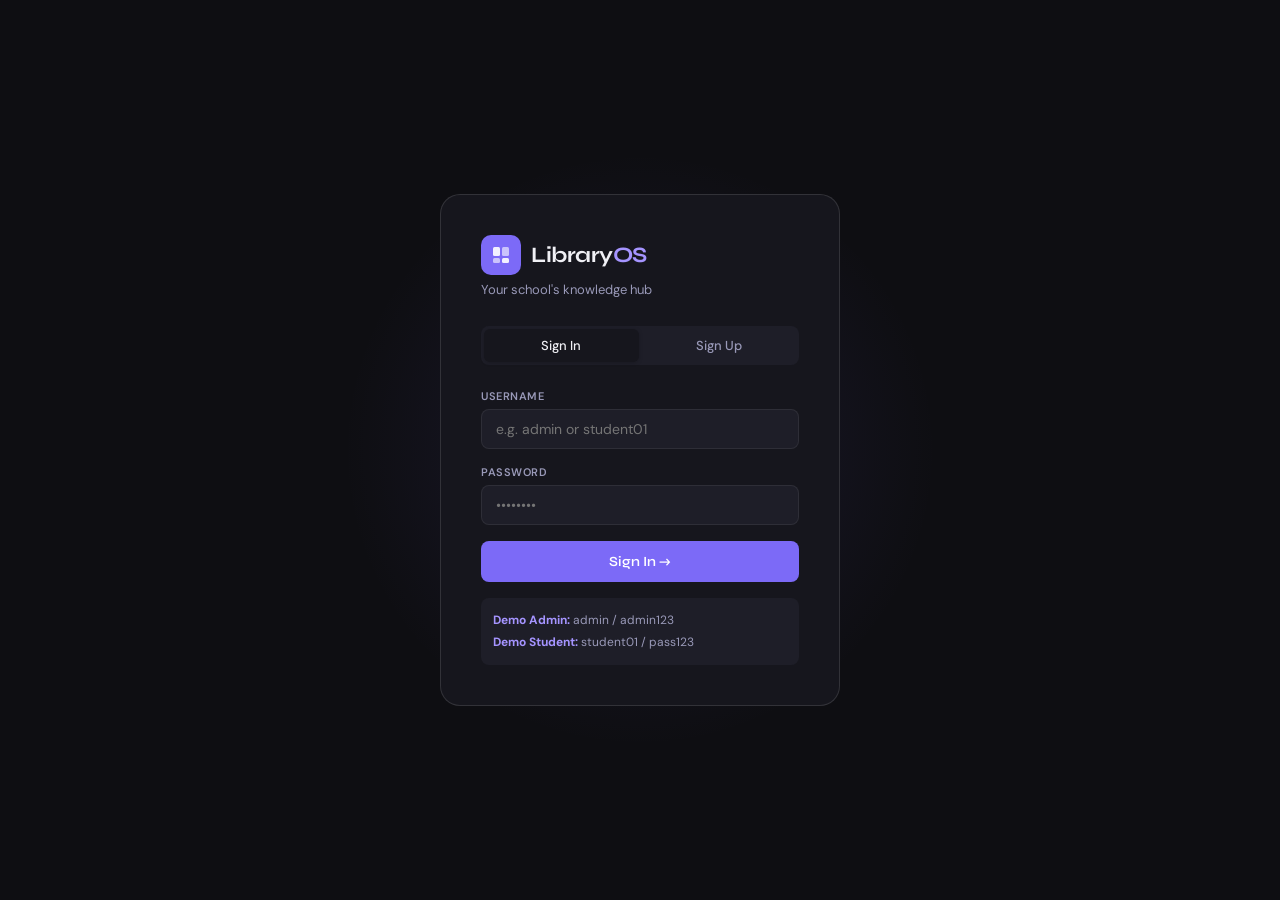
==== index.html @ 85663200 "Add files via upload" ====
<!DOCTYPE html>
<html lang="en" data-theme="dark">
<head>
  <meta charset="UTF-8" />
  <meta name="viewport" content="width=device-width, initial-scale=1.0" />
  <title>Library OS — School Library Management System</title>
  <link rel="stylesheet" href="style.css" />
</head>
<body>

<!-- ═══════════════════════════════════════════════════
     NOTIFICATION CONTAINER
════════════════════════════════════════════════════ -->
<div id="notif-wrap"></div>

<!-- ═══════════════════════════════════════════════════
     AUTH SCREEN
════════════════════════════════════════════════════ -->
<div id="auth-screen">
  <div class="auth-glow"></div>
  <div class="auth-box">

    <!-- Brand -->
    <div class="auth-logo">
      <div class="auth-logo-icon">
        <svg width="20" height="20" viewBox="0 0 20 20" fill="none">
          <rect x="2" y="2" width="7" height="9" rx="1.5" fill="white" opacity=".9"/>
          <rect x="11" y="2" width="7" height="9" rx="1.5" fill="white" opacity=".6"/>
          <rect x="2" y="13" width="7" height="5" rx="1.5" fill="white" opacity=".6"/>
          <rect x="11" y="13" width="7" height="5" rx="1.5" fill="white" opacity=".9"/>
        </svg>
      </div>
      <div class="auth-logo-name">Library<span>OS</span></div>
    </div>
    <div class="auth-sub">Your school's knowledge hub</div>

    <!-- Tab switcher -->
    <div class="auth-tabs">
      <div class="auth-tab active" onclick="switchAuthTab('login')">Sign In</div>
      <div class="auth-tab" onclick="switchAuthTab('signup')">Sign Up</div>
    </div>

    <!-- ── LOGIN FORM ── -->
    <div id="login-panel">
      <div class="form-group">
        <label class="form-label">Username</label>
        <input class="form-input" id="login-user" placeholder="e.g. admin or student01" autocomplete="off"/>
      </div>
      <div class="form-group">
        <label class="form-label">Password</label>
        <input class="form-input" type="password" id="login-pass" placeholder="••••••••"
          onkeydown="if(event.key==='Enter') doLogin()"/>
      </div>
      <button class="btn-primary" onclick="doLogin()">Sign In →</button>
      <div class="auth-demo">
        <strong>Demo Admin:</strong> admin / admin123<br>
        <strong>Demo Student:</strong> student01 / pass123
      </div>
    </div>

    <!-- ── SIGN UP FORM ── -->
    <div id="signup-panel" style="display:none">
      <div class="form-group">
        <label class="form-label">Full Name</label>
        <input class="form-input" id="su-name" placeholder="Your full name"/>
      </div>
      <div class="form-group">
        <label class="form-label">Username</label>
        <input class="form-input" id="su-user" placeholder="Choose a username"/>
      </div>
      <div class="form-group">
        <label class="form-label">Password</label>
        <input class="form-input" type="password" id="su-pass" placeholder="Min 6 characters"/>
      </div>
      <div class="form-group">
        <label class="form-label">Role</label>
        <select class="form-select" id="su-role">
          <option value="student">Student</option>
          <option value="admin">Admin</option>
        </select>
      </div>
      <button class="btn-primary" onclick="doSignup()">Create Account →</button>
    </div>

  </div>
</div>

<!-- ═══════════════════════════════════════════════════
     MAIN APP
════════════════════════════════════════════════════ -->
<div id="app">

  <!-- ── TOPBAR ── -->
  <div class="topbar">
    <div class="topbar-logo">
      <div class="topbar-logo-icon">
        <svg width="16" height="16" viewBox="0 0 20 20" fill="none">
          <rect x="2" y="2" width="7" height="9" rx="1.5" fill="white" opacity=".9"/>
          <rect x="11" y="2" width="7" height="9" rx="1.5" fill="white" opacity=".6"/>
          <rect x="2" y="13" width="7" height="5" rx="1.5" fill="white" opacity=".6"/>
          <rect x="11" y="13" width="7" height="5" rx="1.5" fill="white" opacity=".9"/>
        </svg>
      </div>
      <span class="topbar-logo-name">Library<span>OS</span></span>
    </div>

    <!-- Nav buttons -->
    <nav class="topbar-nav">
      <button class="nav-btn active" onclick="showPanel('dashboard')" id="nav-dashboard">Dashboard</button>
      <button class="nav-btn"        onclick="showPanel('books')"     id="nav-books">Books</button>
      <button class="nav-btn"        onclick="showPanel('borrow')"    id="nav-borrow">Borrow / Return</button>
      <button class="nav-btn"        onclick="showPanel('profile')"   id="nav-profile">My Profile</button>
      <button class="nav-btn admin-only" onclick="showPanel('admin')"    id="nav-admin">Admin</button>
      <button class="nav-btn admin-only" onclick="showPanel('students')" id="nav-students">Students</button>
    </nav>

    <!-- Right side controls -->
    <div class="topbar-right">
      <button class="theme-btn" onclick="toggleTheme()" title="Toggle dark / light mode">
        <svg width="16" height="16" viewBox="0 0 24 24" fill="currentColor">
          <path d="M12 3a9 9 0 1 0 9 9c0-.46-.04-.92-.1-1.36a5.389 5.389 0 0 1-4.4 2.26 5.403 5.403 0 0 1-3.14-9.8c-.44-.06-.9-.1-1.36-.1z"/>
        </svg>
      </button>
      <div class="user-badge">
        <div class="user-avatar" id="topbar-avatar">?</div>
        <div>
          <div class="user-name" id="topbar-name">User</div>
          <div class="user-role" id="topbar-role">role</div>
        </div>
      </div>
      <button class="logout-btn" onclick="doLogout()">Logout</button>
    </div>
  </div>

  <!-- ── CONTENT AREA ── -->
  <div class="content-area">

    <!-- ────────────────────────────────────
         DASHBOARD PANEL
    ──────────────────────────────────── -->
    <div class="panel active" id="panel-dashboard">
      <div class="section-head" style="margin-bottom:20px">
        <div>
          <div class="section-title" id="dash-greeting">Welcome! 👋</div>
          <div class="section-sub"  id="dash-date"></div>
        </div>
      </div>

      <!-- Stats cards -->
      <div class="stats-grid" id="stats-grid"></div>

      <!-- Overdue alert -->
      <div id="overdue-banner-wrap"></div>

      <!-- Recently added books -->
      <div class="section-head">
        <div class="section-title">Recently Added</div>
      </div>
      <div class="recent-scroll" id="recent-scroll"></div>

      <!-- My current borrows -->
      <div class="section-head">
        <div class="section-title">My Borrowed Books</div>
      </div>
      <div id="my-borrows-list"></div>
    </div>

    <!-- ────────────────────────────────────
         BOOKS PANEL
    ──────────────────────────────────── -->
    <div class="panel" id="panel-books">

      <!-- Simulated barcode scanner -->
      <div class="scanner-bar">
        <span class="scanner-icon">📷</span>
        <input class="scanner-input" id="scanner-input"
          placeholder="Scan or type ISBN to quick-find a book…"
          oninput="scanISBN(this.value)"/>
        <span class="scanner-hint">ISBN scanner</span>
      </div>

      <div class="section-head">
        <div class="section-title">Book Catalog</div>
        <div class="ml-auto">
          <button class="btn-sm btn-accent admin-only" onclick="openBookModal()">+ Add Book</button>
        </div>
      </div>

      <!-- Search & filter bar -->
      <div class="search-bar">
        <div class="search-input-wrap">
          <span class="search-icon">🔍</span>
          <input class="search-input" id="book-search"
            placeholder="Search by title, author or ISBN…"
            oninput="renderBooks()"/>
        </div>
        <select class="filter-select" id="filter-genre" onchange="renderBooks()">
          <option value="">All Genres</option>
        </select>
        <select class="filter-select" id="filter-avail" onchange="renderBooks()">
          <option value="">All</option>
          <option value="available">Available</option>
          <option value="borrowed">Borrowed</option>
        </select>
      </div>

      <!-- Sort controls -->
      <div class="sort-btns">
        <button class="sort-btn active" onclick="setSort('title',this)">A–Z Title</button>
        <button class="sort-btn"        onclick="setSort('author',this)">Author</button>
        <button class="sort-btn"        onclick="setSort('genre',this)">Genre</button>
        <button class="sort-btn"        onclick="setSort('year',this)">Year</button>
        <button class="sort-btn"        onclick="setSort('recent',this)">Recently Added</button>
      </div>

      <!-- Book grid -->
      <div class="books-grid" id="books-grid"></div>
    </div>

    <!-- ────────────────────────────────────
         BORROW / RETURN PANEL
    ──────────────────────────────────── -->
    <div class="panel" id="panel-borrow">
      <div class="section-head">
        <div class="section-title">Active Borrows</div>
        <span id="active-borrow-count" class="badge badge-blue ml-auto">0</span>
      </div>
      <div id="borrow-list-wrap"></div>
    </div>

    <!-- ────────────────────────────────────
         MY PROFILE PANEL
    ──────────────────────────────────── -->
    <div class="panel" id="panel-profile">
      <div id="profile-content"></div>
    </div>

    <!-- ────────────────────────────────────
         ADMIN PANEL  (admin only)
    ──────────────────────────────────── -->
    <div class="panel admin-panel" id="panel-admin">
      <div class="section-head">
        <div class="section-title">Admin — All Active Borrows</div>
      </div>
      <div id="admin-overdue-wrap" class="overdue-banner" style="display:none">
        ⚠️ &nbsp;<span id="admin-overdue-count"></span> overdue book(s) need attention
      </div>
      <div class="table-wrap">
        <table>
          <thead>
            <tr>
              <th>Book</th>
              <th>Student</th>
              <th>Borrowed</th>
              <th>Due</th>
              <th>Status</th>
              <th>Action</th>
            </tr>
          </thead>
          <tbody id="admin-borrow-tbody"></tbody>
        </table>
      </div>
    </div>

    <!-- ────────────────────────────────────
         STUDENTS PANEL  (admin only)
    ──────────────────────────────────── -->
    <div class="panel admin-panel" id="panel-students">
      <div class="section-head">
        <div class="section-title">Student Directory</div>
      </div>
      <div class="table-wrap">
        <table>
          <thead>
            <tr>
              <th>Name</th>
              <th>Student ID</th>
              <th>Username</th>
              <th>Currently Borrowed</th>
              <th>Total History</th>
            </tr>
          </thead>
          <tbody id="students-tbody"></tbody>
        </table>
      </div>
    </div>

  </div><!-- /content-area -->
</div><!-- /app -->

<!-- ═══════════════════════════════════════════════════
     MODALS
════════════════════════════════════════════════════ -->

<!-- Add / Edit Book -->
<div class="modal-overlay" id="book-modal">
  <div class="modal">
    <button class="modal-close" onclick="closeModal('book-modal')">✕</button>
    <div class="modal-title" id="book-modal-title">Add New Book</div>
    <input type="hidden" id="bm-id"/>
    <div class="form-row">
      <div class="form-group">
        <label class="form-label">Title *</label>
        <input class="form-input" id="bm-title" placeholder="Book title"/>
      </div>
      <div class="form-group">
        <label class="form-label">Author *</label>
        <input class="form-input" id="bm-author" placeholder="Author name"/>
      </div>
    </div>
    <div class="form-row">
      <div class="form-group">
        <label class="form-label">Genre</label>
        <input class="form-input" id="bm-genre" placeholder="e.g. Science Fiction"/>
      </div>
      <div class="form-group">
        <label class="form-label">ISBN</label>
        <input class="form-input" id="bm-isbn" placeholder="978-…"/>
      </div>
    </div>
    <div class="form-row">
      <div class="form-group">
        <label class="form-label">Year</label>
        <input class="form-input" id="bm-year" type="number" placeholder="2024"/>
      </div>
      <div class="form-group">
        <label class="form-label">Copies</label>
        <input class="form-input" id="bm-qty" type="number" placeholder="1" min="1"/>
      </div>
    </div>
    <div class="form-group">
      <label class="form-label">Cover Image URL</label>
      <input class="form-input" id="bm-cover" placeholder="https://example.com/cover.jpg"/>
    </div>
    <div class="form-actions">
      <button class="btn-sm btn-outline" onclick="closeModal('book-modal')">Cancel</button>
      <button class="btn-sm btn-accent"  onclick="saveBook()">Save Book</button>
    </div>
  </div>
</div>

<!-- Borrow Confirmation -->
<div class="modal-overlay" id="borrow-modal">
  <div class="modal">
    <button class="modal-close" onclick="closeModal('borrow-modal')">✕</button>
    <div class="modal-title">Borrow Book</div>
    <div id="borrow-modal-info" style="margin-bottom:16px"></div>
    <div class="form-group">
      <label class="form-label">Due Date</label>
      <input class="form-input" id="bm-due" type="date"/>
    </div>
    <div class="form-actions">
      <button class="btn-sm btn-outline" onclick="closeModal('borrow-modal')">Cancel</button>
      <button class="btn-sm btn-accent"  onclick="confirmBorrow()">Borrow →</button>
    </div>
  </div>
</div>

<!-- Book Detail -->
<div class="modal-overlay" id="detail-modal">
  <div class="modal">
    <button class="modal-close" onclick="closeModal('detail-modal')">✕</button>
    <div id="detail-modal-content"></div>
  </div>
</div>

<script src="script.js"></script>
</body>
</html>
---- style.css ----
/* ═══════════════════════════════════════════════════════
   Library OS — style.css
   School Library Management System
   ═══════════════════════════════════════════════════════ */

@import url('https://fonts.googleapis.com/css2?family=Syne:wght@400;500;600;700;800&family=DM+Sans:ital,opsz,wght@0,9..40,300;0,9..40,400;0,9..40,500;1,9..40,300&display=swap');

/* ── RESET & BASE ── */
*, *::before, *::after { box-sizing: border-box; margin: 0; padding: 0; }

:root {
  /* Dark Theme (default) */
  --bg:       #0e0e12;
  --bg2:      #16161d;
  --bg3:      #1e1e28;
  --bg4:      #252532;
  --text:     #f0f0f5;
  --text2:    #9999b8;
  --text3:    #55556a;
  --accent:   #7c6af7;
  --accent2:  #a594ff;
  --accent3:  #3d2fa3;
  --green:    #22c97a;
  --red:      #f0565a;
  --amber:    #f5a623;
  --blue:     #4ea8de;
  --border:   rgba(255,255,255,0.07);
  --border2:  rgba(255,255,255,0.12);
  --card:     rgba(255,255,255,0.04);
  --radius:   12px;
  --radius2:  8px;
  --shadow:   0 4px 24px rgba(0,0,0,0.4);
  --font:     'Syne', sans-serif;
  --font2:    'DM Sans', sans-serif;
}

[data-theme="light"] {
  --bg:      #f5f4f9;
  --bg2:     #ffffff;
  --bg3:     #eeeef5;
  --bg4:     #e4e4ef;
  --text:    #14141e;
  --text2:   #5a5a78;
  --text3:   #aaaacc;
  --border:  rgba(0,0,0,0.07);
  --border2: rgba(0,0,0,0.14);
  --card:    rgba(0,0,0,0.03);
  --shadow:  0 4px 24px rgba(0,0,0,0.1);
}

html, body {
  height: 100%;
  background: var(--bg);
  color: var(--text);
  font-family: var(--font2);
  font-size: 14px;
  overflow: hidden;
}

input, select, textarea, button { font-family: var(--font2); font-size: 14px; }
button { cursor: pointer; border: none; background: none; }
a { color: inherit; text-decoration: none; }

::-webkit-scrollbar { width: 4px; height: 4px; }
::-webkit-scrollbar-track { background: transparent; }
::-webkit-scrollbar-thumb { background: var(--text3); border-radius: 2px; }

/* ── NOTIFICATIONS ── */
#notif-wrap {
  position: fixed; top: 16px; right: 16px; z-index: 9999;
  display: flex; flex-direction: column; gap: 8px; pointer-events: none;
}
.notif {
  background: var(--bg2); border: 1px solid var(--border2);
  border-radius: var(--radius2); padding: 12px 16px;
  min-width: 260px; max-width: 320px;
  display: flex; align-items: flex-start; gap: 10px;
  box-shadow: var(--shadow); animation: slideIn .3s ease;
  pointer-events: all; transition: opacity .3s, transform .3s;
}
.notif.out { opacity: 0; transform: translateX(20px); }
.notif-dot { width: 8px; height: 8px; border-radius: 50%; margin-top: 3px; flex-shrink: 0; }
.notif-body { flex: 1; }
.notif-title { font-weight: 500; font-size: 13px; color: var(--text); }
.notif-msg { font-size: 12px; color: var(--text2); margin-top: 2px; }
.notif.success .notif-dot { background: var(--green); }
.notif.error   .notif-dot { background: var(--red); }
.notif.info    .notif-dot { background: var(--accent2); }
.notif.warn    .notif-dot { background: var(--amber); }

@keyframes slideIn {
  from { opacity: 0; transform: translateX(20px); }
  to   { opacity: 1; transform: translateX(0); }
}

/* ── AUTH SCREEN ── */
#auth-screen {
  position: fixed; inset: 0; z-index: 100;
  background: var(--bg); display: flex;
  align-items: center; justify-content: center; overflow: auto;
}
.auth-glow {
  position: fixed; width: 600px; height: 600px; border-radius: 50%;
  background: radial-gradient(circle, rgba(124,106,247,0.12) 0%, transparent 70%);
  pointer-events: none; top: 50%; left: 50%; transform: translate(-50%,-50%);
}
.auth-box {
  background: var(--bg2); border: 1px solid var(--border2);
  border-radius: 20px; padding: 40px;
  width: 100%; max-width: 400px; position: relative; z-index: 1;
}
.auth-logo { display: flex; align-items: center; gap: 10px; margin-bottom: 6px; }
.auth-logo-icon {
  width: 40px; height: 40px; background: var(--accent);
  border-radius: 10px; display: flex; align-items: center; justify-content: center;
}
.auth-logo-name { font-family: var(--font); font-size: 22px; font-weight: 700; letter-spacing: -0.5px; }
.auth-logo-name span { color: var(--accent2); }
.auth-sub { font-size: 13px; color: var(--text2); margin-bottom: 28px; }
.auth-tabs {
  display: flex; background: var(--bg3);
  border-radius: var(--radius2); padding: 3px; gap: 3px; margin-bottom: 24px;
}
.auth-tab {
  flex: 1; padding: 8px; border-radius: 6px;
  font-size: 13px; font-weight: 500; color: var(--text2);
  transition: .2s; text-align: center; cursor: pointer;
}
.auth-tab.active {
  background: var(--bg2); color: var(--text);
  box-shadow: 0 1px 4px rgba(0,0,0,0.2);
}
.form-group { margin-bottom: 16px; }
.form-label {
  display: block; font-size: 11px; font-weight: 600;
  color: var(--text2); margin-bottom: 6px;
  text-transform: uppercase; letter-spacing: 0.5px;
}
.form-input {
  width: 100%; background: var(--bg3); border: 1px solid var(--border);
  border-radius: var(--radius2); padding: 10px 14px;
  color: var(--text); transition: .2s; outline: none;
}
.form-input:focus { border-color: var(--accent); box-shadow: 0 0 0 3px rgba(124,106,247,0.15); }
.form-select {
  width: 100%; background: var(--bg3); border: 1px solid var(--border);
  border-radius: var(--radius2); padding: 10px 14px;
  color: var(--text); transition: .2s; outline: none; appearance: none;
}
.form-select:focus { border-color: var(--accent); }
.btn-primary {
  width: 100%; padding: 12px; background: var(--accent);
  color: #fff; border-radius: var(--radius2);
  font-weight: 600; font-size: 14px; transition: .2s; font-family: var(--font);
}
.btn-primary:hover { background: var(--accent2); transform: translateY(-1px); }
.btn-primary:active { transform: translateY(0); }
.auth-demo {
  margin-top: 16px; padding: 12px; background: var(--bg3);
  border-radius: var(--radius2); font-size: 12px; color: var(--text2); line-height: 1.8;
}
.auth-demo strong { color: var(--accent2); }

/* ── MAIN APP LAYOUT ── */
#app { display: none; height: 100vh; flex-direction: column; }
#app.visible { display: flex; }

/* ── TOPBAR ── */
.topbar {
  height: 56px; background: var(--bg2); border-bottom: 1px solid var(--border);
  display: flex; align-items: center; padding: 0 20px; gap: 10px;
  flex-shrink: 0; z-index: 50; overflow-x: auto;
}
.topbar-logo { display: flex; align-items: center; gap: 8px; margin-right: 8px; flex-shrink: 0; }
.topbar-logo-icon {
  width: 28px; height: 28px; background: var(--accent);
  border-radius: 7px; display: flex; align-items: center; justify-content: center;
}
.topbar-logo-name { font-family: var(--font); font-weight: 700; font-size: 16px; letter-spacing: -0.3px; white-space: nowrap; }
.topbar-logo-name span { color: var(--accent2); }
.topbar-nav { display: flex; gap: 2px; }
.nav-btn {
  padding: 6px 12px; border-radius: 6px; font-size: 13px;
  font-weight: 500; color: var(--text2); transition: .15s; white-space: nowrap;
}
.nav-btn:hover { background: var(--card); color: var(--text); }
.nav-btn.active { background: var(--card); color: var(--text); }
.topbar-right { display: flex; align-items: center; gap: 8px; margin-left: auto; flex-shrink: 0; }
.theme-btn {
  width: 32px; height: 32px; border-radius: 8px; background: var(--bg3);
  display: flex; align-items: center; justify-content: center;
  color: var(--text2); transition: .2s;
}
.theme-btn:hover { background: var(--bg4); color: var(--text); }
.user-badge {
  display: flex; align-items: center; gap: 8px;
  padding: 4px 12px 4px 4px; background: var(--bg3); border-radius: 20px;
}
.user-avatar {
  width: 24px; height: 24px; border-radius: 50%; background: var(--accent);
  display: flex; align-items: center; justify-content: center;
  font-size: 11px; font-weight: 600; color: #fff;
}
.user-name { font-size: 13px; font-weight: 500; }
.user-role { font-size: 11px; color: var(--accent2); font-weight: 500; }
.logout-btn {
  padding: 6px 12px; border-radius: 6px; font-size: 12px;
  font-weight: 500; color: var(--text2); background: var(--bg3); transition: .15s;
}
.logout-btn:hover { background: var(--red); color: #fff; }

/* ── CONTENT AREA ── */
.content-area { flex: 1; overflow-y: auto; padding: 24px; }

/* ── STATS ── */
.stats-grid {
  display: grid; grid-template-columns: repeat(auto-fit, minmax(160px,1fr));
  gap: 12px; margin-bottom: 24px;
}
.stat-card {
  background: var(--bg2); border: 1px solid var(--border);
  border-radius: var(--radius); padding: 16px 20px;
  position: relative; overflow: hidden; transition: .2s;
}
.stat-card:hover { transform: translateY(-2px); box-shadow: var(--shadow); }
.stat-label {
  font-size: 11px; font-weight: 600; text-transform: uppercase;
  letter-spacing: 0.6px; color: var(--text2); margin-bottom: 6px;
}
.stat-value { font-family: var(--font); font-size: 28px; font-weight: 700; line-height: 1; }
.stat-sub { font-size: 12px; color: var(--text3); margin-top: 4px; }

/* ── PANELS ── */
.panel { display: none; }
.panel.active { display: block; animation: fadeIn .2s ease; }
@keyframes fadeIn { from { opacity: 0; transform: translateY(6px); } to { opacity: 1; transform: translateY(0); } }

/* ── SECTION HEADERS ── */
.section-head { display: flex; align-items: center; gap: 12px; margin-bottom: 16px; flex-wrap: wrap; }
.section-title { font-family: var(--font); font-size: 18px; font-weight: 700; }
.section-sub { font-size: 13px; color: var(--text2); }
.ml-auto { margin-left: auto; }

/* ── BADGES ── */
.badge {
  display: inline-flex; align-items: center;
  padding: 3px 9px; border-radius: 20px; font-size: 11px; font-weight: 600;
}
.badge-green  { background: rgba(34,201,122,0.15);  color: var(--green); }
.badge-red    { background: rgba(240,86,90,0.15);   color: var(--red); }
.badge-amber  { background: rgba(245,166,35,0.15);  color: var(--amber); }
.badge-blue   { background: rgba(78,168,222,0.15);  color: var(--blue); }
.badge-purple { background: rgba(124,106,247,0.15); color: var(--accent2); }

/* ── SEARCH & FILTERS ── */
.search-bar { display: flex; gap: 8px; margin-bottom: 16px; flex-wrap: wrap; }
.search-input-wrap { position: relative; flex: 1; min-width: 200px; }
.search-icon {
  position: absolute; left: 12px; top: 50%; transform: translateY(-50%);
  color: var(--text3); pointer-events: none; font-size: 13px;
}
.search-input {
  width: 100%; background: var(--bg2); border: 1px solid var(--border);
  border-radius: var(--radius2); padding: 9px 12px 9px 34px;
  color: var(--text); outline: none; transition: .2s;
}
.search-input:focus { border-color: var(--accent); }
.filter-select {
  background: var(--bg2); border: 1px solid var(--border);
  border-radius: var(--radius2); padding: 9px 14px;
  color: var(--text); outline: none; min-width: 130px;
  appearance: none; cursor: pointer;
}
.filter-select:focus { border-color: var(--accent); }

/* ── BUTTONS ── */
.btn-sm {
  padding: 8px 16px; border-radius: var(--radius2);
  font-size: 13px; font-weight: 500; transition: .2s;
  display: inline-flex; align-items: center; gap: 6px;
}
.btn-accent  { background: var(--accent); color: #fff; border: 1px solid transparent; }
.btn-accent:hover { background: var(--accent2); }
.btn-outline { background: var(--bg2); border: 1px solid var(--border2); color: var(--text); }
.btn-outline:hover { background: var(--bg3); }
.btn-danger  { background: rgba(240,86,90,0.15); color: var(--red); border: 1px solid rgba(240,86,90,0.2); }
.btn-danger:hover { background: rgba(240,86,90,0.25); }
.btn-green   { background: rgba(34,201,122,0.15); color: var(--green); border: 1px solid rgba(34,201,122,0.2); }
.btn-green:hover { background: rgba(34,201,122,0.25); }

/* ── SORT BUTTONS ── */
.sort-btns { display: flex; gap: 6px; margin-bottom: 14px; flex-wrap: wrap; }
.sort-btn {
  padding: 5px 12px; border-radius: 20px; font-size: 12px; font-weight: 500;
  background: var(--bg2); border: 1px solid var(--border); color: var(--text2); transition: .15s;
}
.sort-btn:hover, .sort-btn.active {
  background: var(--accent); border-color: var(--accent); color: #fff;
}

/* ── BOOK GRID ── */
.books-grid {
  display: grid; grid-template-columns: repeat(auto-fill, minmax(180px, 1fr)); gap: 16px;
}
.book-card {
  background: var(--bg2); border: 1px solid var(--border);
  border-radius: var(--radius); overflow: hidden;
  transition: .2s; cursor: pointer; position: relative;
}
.book-card:hover {
  border-color: var(--border2); transform: translateY(-2px); box-shadow: var(--shadow);
}
.book-card.highlight { border: 2px solid var(--accent); box-shadow: 0 0 0 3px rgba(124,106,247,0.2); }
.book-cover { width: 100%; height: 130px; object-fit: cover; display: block; background: var(--bg3); }
.book-cover-placeholder {
  width: 100%; height: 130px;
  background: linear-gradient(135deg, var(--bg3) 0%, var(--bg4) 100%);
  display: flex; align-items: center; justify-content: center;
  font-size: 40px; color: var(--text3);
}
.book-info { padding: 12px; }
.book-title { font-family: var(--font); font-weight: 600; font-size: 13px; line-height: 1.3; margin-bottom: 3px; color: var(--text); }
.book-author { font-size: 12px; color: var(--text2); margin-bottom: 6px; }
.book-meta { display: flex; align-items: center; justify-content: space-between; flex-wrap: wrap; gap: 4px; }
.book-actions { display: flex; gap: 4px; margin-top: 8px; }
.book-actions button { flex: 1; padding: 5px 0; border-radius: 5px; font-size: 11px; font-weight: 500; transition: .15s; }
.fav-btn {
  position: absolute; top: 8px; right: 8px; width: 28px; height: 28px;
  border-radius: 50%; background: rgba(0,0,0,0.5);
  display: flex; align-items: center; justify-content: center;
  font-size: 13px; transition: .2s;
}
.fav-btn:hover { background: rgba(0,0,0,0.7); transform: scale(1.1); }
.fav-btn.active { color: #fbbf24; }

/* ── TABLES ── */
.table-wrap {
  background: var(--bg2); border: 1px solid var(--border);
  border-radius: var(--radius); overflow: hidden; overflow-x: auto;
}
table { width: 100%; border-collapse: collapse; min-width: 500px; }
thead { background: var(--bg3); }
th {
  padding: 12px 16px; text-align: left; font-size: 11px; font-weight: 600;
  text-transform: uppercase; letter-spacing: 0.5px; color: var(--text2); white-space: nowrap;
}
td { padding: 12px 16px; font-size: 13px; border-top: 1px solid var(--border); vertical-align: middle; }
tr:hover td { background: var(--card); }
.td-actions { display: flex; gap: 6px; flex-wrap: wrap; }

/* ── MODALS ── */
.modal-overlay {
  position: fixed; inset: 0; background: rgba(0,0,0,0.6); z-index: 200;
  display: none; align-items: center; justify-content: center;
  padding: 16px; backdrop-filter: blur(4px);
}
.modal-overlay.open { display: flex; }
.modal {
  background: var(--bg2); border: 1px solid var(--border2);
  border-radius: 20px; width: 100%; max-width: 520px;
  max-height: 90vh; overflow-y: auto; padding: 28px;
  position: relative; animation: modalIn .2s ease;
}
@keyframes modalIn {
  from { opacity: 0; transform: translateY(12px); }
  to   { opacity: 1; transform: translateY(0); }
}
.modal-title { font-family: var(--font); font-size: 20px; font-weight: 700; margin-bottom: 20px; }
.modal-close {
  position: absolute; top: 16px; right: 16px; width: 28px; height: 28px;
  border-radius: 50%; background: var(--bg3);
  display: flex; align-items: center; justify-content: center;
  color: var(--text2); font-size: 16px; transition: .15s;
}
.modal-close:hover { background: var(--bg4); color: var(--text); }
.form-row { display: grid; grid-template-columns: 1fr 1fr; gap: 12px; }
.form-actions { display: flex; gap: 8px; margin-top: 20px; justify-content: flex-end; }
.form-actions button { min-width: 100px; }

/* ── SCANNER BAR ── */
.scanner-bar {
  background: var(--bg2); border: 1px solid var(--accent);
  border-radius: var(--radius); padding: 14px 20px;
  margin-bottom: 20px; display: flex; align-items: center; gap: 12px;
}
.scanner-icon { font-size: 20px; }
.scanner-input {
  flex: 1; background: transparent; border: none;
  color: var(--text); font-size: 15px; font-weight: 500; outline: none;
}
.scanner-input::placeholder { color: var(--text3); }
.scanner-hint { font-size: 12px; color: var(--text2); white-space: nowrap; }

/* ── PROFILE ── */
.profile-header {
  background: var(--bg2); border: 1px solid var(--border);
  border-radius: var(--radius); padding: 24px; margin-bottom: 20px;
  display: flex; align-items: center; gap: 20px; flex-wrap: wrap;
}
.profile-avatar {
  width: 64px; height: 64px; border-radius: 50%; background: var(--accent);
  display: flex; align-items: center; justify-content: center;
  font-family: var(--font); font-size: 24px; font-weight: 700;
  color: #fff; flex-shrink: 0;
}
.profile-name { font-family: var(--font); font-size: 22px; font-weight: 700; }
.profile-id { font-size: 13px; color: var(--text2); margin-top: 2px; }
.profile-stats { display: flex; gap: 24px; margin-top: 12px; flex-wrap: wrap; }
.profile-stat-n { font-family: var(--font); font-size: 20px; font-weight: 700; color: var(--accent2); }
.profile-stat-l { font-size: 12px; color: var(--text2); }

/* ── HISTORY LIST ── */
.history-list { display: flex; flex-direction: column; gap: 8px; }
.history-item {
  background: var(--bg2); border: 1px solid var(--border);
  border-radius: var(--radius2); padding: 12px 16px;
  display: flex; align-items: center; gap: 12px; transition: .15s;
}
.history-item:hover { border-color: var(--border2); }
.history-icon {
  width: 36px; height: 36px; border-radius: 8px;
  display: flex; align-items: center; justify-content: center;
  font-size: 16px; flex-shrink: 0;
}
.history-title { font-weight: 500; font-size: 13px; }
.history-meta { font-size: 12px; color: var(--text2); margin-top: 2px; }

/* ── RECENT SCROLL ── */
.recent-scroll {
  display: flex; gap: 12px; overflow-x: auto;
  padding-bottom: 8px; margin-bottom: 24px;
}
.recent-scroll::-webkit-scrollbar { height: 3px; }
.recent-card {
  background: var(--bg2); border: 1px solid var(--border);
  border-radius: var(--radius); padding: 12px;
  min-width: 160px; max-width: 160px;
  flex-shrink: 0; cursor: pointer; transition: .2s;
}
.recent-card:hover { border-color: var(--border2); transform: translateY(-1px); }
.recent-cover {
  width: 100%; height: 90px; border-radius: 6px;
  object-fit: cover; background: var(--bg3); display: block; margin-bottom: 8px;
}
.recent-cover-ph {
  width: 100%; height: 90px; border-radius: 6px;
  background: var(--bg3); display: flex; align-items: center;
  justify-content: center; font-size: 28px; margin-bottom: 8px; color: var(--text3);
}
.recent-title { font-weight: 600; font-size: 12px; line-height: 1.3; color: var(--text); }
.recent-author { font-size: 11px; color: var(--text2); margin-top: 2px; }

/* ── ALERTS ── */
.overdue-banner {
  background: rgba(240,86,90,0.1); border: 1px solid rgba(240,86,90,0.25);
  border-radius: var(--radius2); padding: 12px 16px;
  margin-bottom: 16px; display: flex; align-items: center;
  gap: 10px; font-size: 13px; color: var(--red);
}

/* ── EMPTY STATES ── */
.empty-state { text-align: center; padding: 48px 24px; color: var(--text2); }
.empty-icon  { font-size: 40px; margin-bottom: 12px; }
.empty-title { font-family: var(--font); font-size: 16px; font-weight: 600; color: var(--text); margin-bottom: 6px; }

/* ── RESPONSIVE ── */
@media (max-width: 640px) {
  .topbar { padding: 0 12px; gap: 6px; }
  .nav-btn { padding: 5px 8px; font-size: 12px; }
  .content-area { padding: 16px; }
  .form-row { grid-template-columns: 1fr; }
  .books-grid { grid-template-columns: repeat(auto-fill, minmax(150px, 1fr)); gap: 12px; }
  .auth-box { padding: 24px; }
  .modal { padding: 20px; }
  .user-name, .user-role { display: none; }
  .profile-header { flex-direction: column; text-align: center; }
  .profile-stats { justify-content: center; }
}
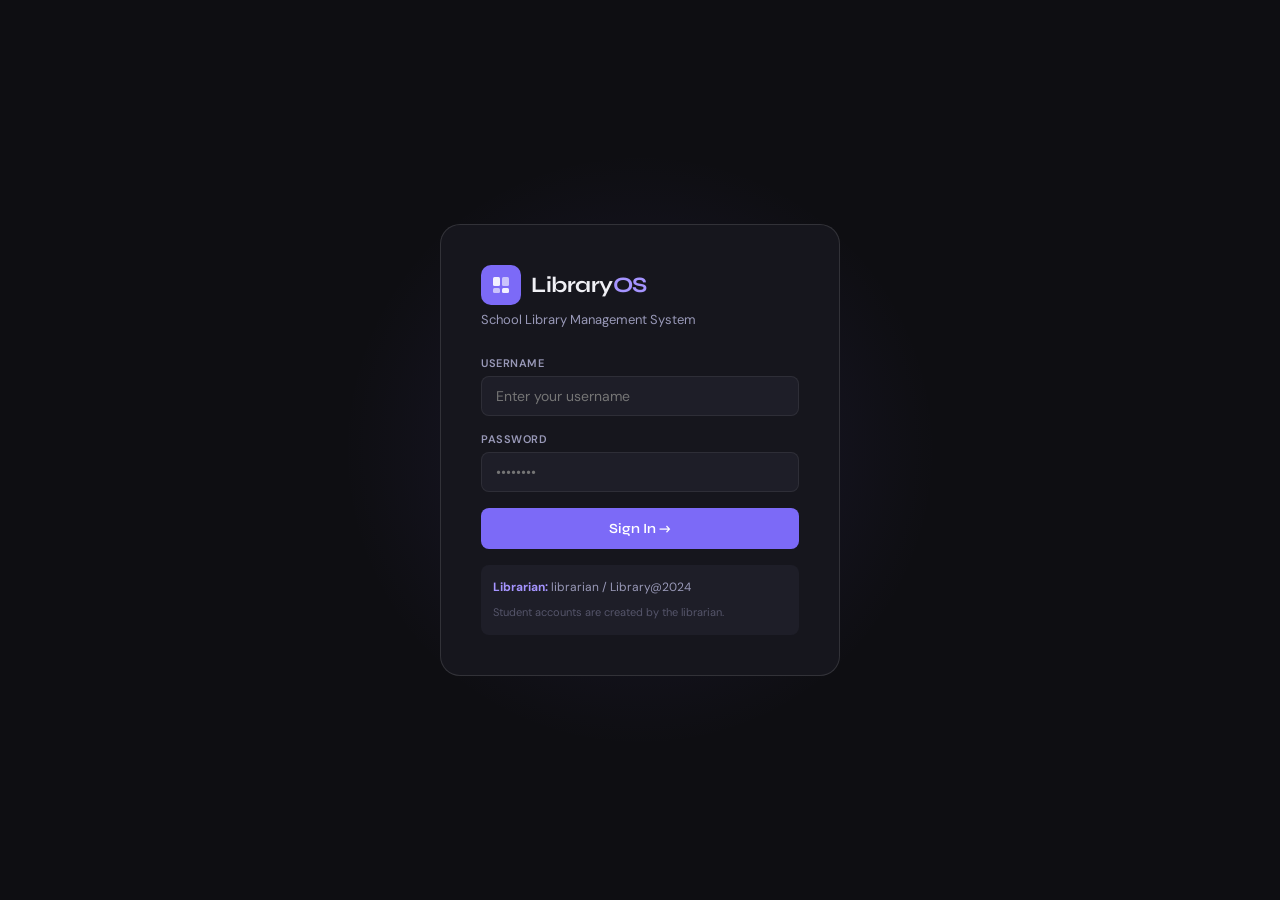
==== commit 65e2f01a: "Add files via upload" ====
--- a/index.html
+++ b/index.html
@@ -7,20 +7,12 @@
   <link rel="stylesheet" href="style.css" />
 </head>
 <body>
-
-<!-- ═══════════════════════════════════════════════════
-     NOTIFICATION CONTAINER
-════════════════════════════════════════════════════ -->
 <div id="notif-wrap"></div>
 
-<!-- ═══════════════════════════════════════════════════
-     AUTH SCREEN
-════════════════════════════════════════════════════ -->
+<!-- AUTH SCREEN (login only) -->
 <div id="auth-screen">
   <div class="auth-glow"></div>
   <div class="auth-box">
-
-    <!-- Brand -->
     <div class="auth-logo">
       <div class="auth-logo-icon">
         <svg width="20" height="20" viewBox="0 0 20 20" fill="none">
@@ -32,19 +24,11 @@
       </div>
       <div class="auth-logo-name">Library<span>OS</span></div>
     </div>
-    <div class="auth-sub">Your school's knowledge hub</div>
-
-    <!-- Tab switcher -->
-    <div class="auth-tabs">
-      <div class="auth-tab active" onclick="switchAuthTab('login')">Sign In</div>
-      <div class="auth-tab" onclick="switchAuthTab('signup')">Sign Up</div>
-    </div>
-
-    <!-- ── LOGIN FORM ── -->
+    <div class="auth-sub">School Library Management System</div>
     <div id="login-panel">
       <div class="form-group">
         <label class="form-label">Username</label>
-        <input class="form-input" id="login-user" placeholder="e.g. admin or student01" autocomplete="off"/>
+        <input class="form-input" id="login-user" placeholder="Enter your username" autocomplete="off"/>
       </div>
       <div class="form-group">
         <label class="form-label">Password</label>
@@ -53,44 +37,15 @@
       </div>
       <button class="btn-primary" onclick="doLogin()">Sign In →</button>
       <div class="auth-demo">
-        <strong>Demo Admin:</strong> admin / admin123<br>
-        <strong>Demo Student:</strong> student01 / pass123
-      </div>
-    </div>
-
-    <!-- ── SIGN UP FORM ── -->
-    <div id="signup-panel" style="display:none">
-      <div class="form-group">
-        <label class="form-label">Full Name</label>
-        <input class="form-input" id="su-name" placeholder="Your full name"/>
-      </div>
-      <div class="form-group">
-        <label class="form-label">Username</label>
-        <input class="form-input" id="su-user" placeholder="Choose a username"/>
-      </div>
-      <div class="form-group">
-        <label class="form-label">Password</label>
-        <input class="form-input" type="password" id="su-pass" placeholder="Min 6 characters"/>
-      </div>
-      <div class="form-group">
-        <label class="form-label">Role</label>
-        <select class="form-select" id="su-role">
-          <option value="student">Student</option>
-          <option value="admin">Admin</option>
-        </select>
-      </div>
-      <button class="btn-primary" onclick="doSignup()">Create Account →</button>
-    </div>
-
-  </div>
-</div>
-
-<!-- ═══════════════════════════════════════════════════
-     MAIN APP
-════════════════════════════════════════════════════ -->
+        <strong>Librarian:</strong> librarian / Library@2024<br>
+        <span style="font-size:11px;color:var(--text3);margin-top:4px;display:block">Student accounts are created by the librarian.</span>
+      </div>
+    </div>
+  </div>
+</div>
+
+<!-- MAIN APP -->
 <div id="app">
-
-  <!-- ── TOPBAR ── -->
   <div class="topbar">
     <div class="topbar-logo">
       <div class="topbar-logo-icon">
@@ -103,23 +58,21 @@
       </div>
       <span class="topbar-logo-name">Library<span>OS</span></span>
     </div>
-
-    <!-- Nav buttons -->
     <nav class="topbar-nav">
       <button class="nav-btn active" onclick="showPanel('dashboard')" id="nav-dashboard">Dashboard</button>
-      <button class="nav-btn"        onclick="showPanel('books')"     id="nav-books">Books</button>
-      <button class="nav-btn"        onclick="showPanel('borrow')"    id="nav-borrow">Borrow / Return</button>
-      <button class="nav-btn"        onclick="showPanel('profile')"   id="nav-profile">My Profile</button>
-      <button class="nav-btn admin-only" onclick="showPanel('admin')"    id="nav-admin">Admin</button>
+      <button class="nav-btn" onclick="showPanel('books')" id="nav-books">Books</button>
+      <button class="nav-btn" onclick="showPanel('borrow')" id="nav-borrow">Borrow / Return</button>
+      <button class="nav-btn" onclick="showPanel('profile')" id="nav-profile">My Profile</button>
+      <button class="nav-btn admin-only" onclick="showPanel('admin')" id="nav-admin">Admin</button>
       <button class="nav-btn admin-only" onclick="showPanel('students')" id="nav-students">Students</button>
+      <button class="nav-btn admin-only" onclick="showPanel('libnotifs')" id="nav-libnotifs" style="position:relative">
+        🔔 Notifications
+        <span id="lib-notif-badge" style="display:none;position:absolute;top:2px;right:2px;min-width:16px;height:16px;border-radius:8px;background:var(--red);color:#fff;font-size:10px;font-weight:700;align-items:center;justify-content:center;padding:0 4px;">0</span>
+      </button>
     </nav>
-
-    <!-- Right side controls -->
     <div class="topbar-right">
-      <button class="theme-btn" onclick="toggleTheme()" title="Toggle dark / light mode">
-        <svg width="16" height="16" viewBox="0 0 24 24" fill="currentColor">
-          <path d="M12 3a9 9 0 1 0 9 9c0-.46-.04-.92-.1-1.36a5.389 5.389 0 0 1-4.4 2.26 5.403 5.403 0 0 1-3.14-9.8c-.44-.06-.9-.1-1.36-.1z"/>
-        </svg>
+      <button class="theme-btn" onclick="toggleTheme()" title="Toggle theme">
+        <svg width="16" height="16" viewBox="0 0 24 24" fill="currentColor"><path d="M12 3a9 9 0 1 0 9 9c0-.46-.04-.92-.1-1.36a5.389 5.389 0 0 1-4.4 2.26 5.403 5.403 0 0 1-3.14-9.8c-.44-.06-.9-.1-1.36-.1z"/></svg>
       </button>
       <div class="user-badge">
         <div class="user-avatar" id="topbar-avatar">?</div>
@@ -132,94 +85,64 @@
     </div>
   </div>
 
-  <!-- ── CONTENT AREA ── -->
   <div class="content-area">
 
-    <!-- ────────────────────────────────────
-         DASHBOARD PANEL
-    ──────────────────────────────────── -->
+    <!-- DASHBOARD -->
     <div class="panel active" id="panel-dashboard">
       <div class="section-head" style="margin-bottom:20px">
         <div>
           <div class="section-title" id="dash-greeting">Welcome! 👋</div>
-          <div class="section-sub"  id="dash-date"></div>
-        </div>
-      </div>
-
-      <!-- Stats cards -->
+          <div class="section-sub" id="dash-date"></div>
+        </div>
+      </div>
       <div class="stats-grid" id="stats-grid"></div>
-
-      <!-- Overdue alert -->
       <div id="overdue-banner-wrap"></div>
-
-      <!-- Recently added books -->
-      <div class="section-head">
-        <div class="section-title">Recently Added</div>
-      </div>
+      <div class="section-head"><div class="section-title">Recently Added</div></div>
       <div class="recent-scroll" id="recent-scroll"></div>
-
-      <!-- My current borrows -->
-      <div class="section-head">
-        <div class="section-title">My Borrowed Books</div>
-      </div>
+      <div class="section-head"><div class="section-title">My Borrowed Books</div></div>
       <div id="my-borrows-list"></div>
     </div>
 
-    <!-- ────────────────────────────────────
-         BOOKS PANEL
-    ──────────────────────────────────── -->
+    <!-- BOOKS -->
     <div class="panel" id="panel-books">
-
-      <!-- Simulated barcode scanner -->
       <div class="scanner-bar">
         <span class="scanner-icon">📷</span>
-        <input class="scanner-input" id="scanner-input"
-          placeholder="Scan or type ISBN to quick-find a book…"
-          oninput="scanISBN(this.value)"/>
+        <input class="scanner-input" id="scanner-input" placeholder="Scan or type ISBN to quick-find a book…" oninput="scanISBN(this.value)"/>
         <span class="scanner-hint">ISBN scanner</span>
       </div>
-
       <div class="section-head">
         <div class="section-title">Book Catalog</div>
-        <div class="ml-auto">
-          <button class="btn-sm btn-accent admin-only" onclick="openBookModal()">+ Add Book</button>
-        </div>
-      </div>
-
-      <!-- Search & filter bar -->
+        <div class="ml-auto"><button class="btn-sm btn-accent admin-only" onclick="openBookModal()">+ Add Book</button></div>
+      </div>
       <div class="search-bar">
         <div class="search-input-wrap">
           <span class="search-icon">🔍</span>
-          <input class="search-input" id="book-search"
-            placeholder="Search by title, author or ISBN…"
-            oninput="renderBooks()"/>
-        </div>
-        <select class="filter-select" id="filter-genre" onchange="renderBooks()">
-          <option value="">All Genres</option>
+          <input class="search-input" id="book-search" placeholder="Search by title, author or ISBN…" oninput="booksPage=0;renderBooks()"/>
+        </div>
+        <select class="filter-select" id="filter-genre" onchange="booksPage=0;renderBooks()"><option value="">All Genres</option></select>
+        <select class="filter-select" id="filter-avail" onchange="booksPage=0;renderBooks()">
+          <option value="">All</option><option value="available">Available</option><option value="borrowed">Borrowed</option>
         </select>
-        <select class="filter-select" id="filter-avail" onchange="renderBooks()">
-          <option value="">All</option>
-          <option value="available">Available</option>
-          <option value="borrowed">Borrowed</option>
-        </select>
-      </div>
-
-      <!-- Sort controls -->
+      </div>
       <div class="sort-btns">
         <button class="sort-btn active" onclick="setSort('title',this)">A–Z Title</button>
-        <button class="sort-btn"        onclick="setSort('author',this)">Author</button>
-        <button class="sort-btn"        onclick="setSort('genre',this)">Genre</button>
-        <button class="sort-btn"        onclick="setSort('year',this)">Year</button>
-        <button class="sort-btn"        onclick="setSort('recent',this)">Recently Added</button>
-      </div>
-
-      <!-- Book grid -->
+        <button class="sort-btn" onclick="setSort('author',this)">Author</button>
+        <button class="sort-btn" onclick="setSort('genre',this)">Genre</button>
+        <button class="sort-btn" onclick="setSort('year',this)">Year</button>
+        <button class="sort-btn" onclick="setSort('recent',this)">Recently Added</button>
+      </div>
+      <div id="books-pagination" style="display:flex;align-items:center;gap:8px;margin-bottom:12px;flex-wrap:wrap">
+        <span id="books-count" style="font-size:13px;color:var(--text2)"></span>
+        <div class="ml-auto" style="display:flex;gap:6px;align-items:center">
+          <button class="btn-sm btn-outline" id="books-prev" onclick="booksPagePrev()">← Prev</button>
+          <span id="books-page-info" style="font-size:13px;color:var(--text2);padding:0 4px"></span>
+          <button class="btn-sm btn-outline" id="books-next" onclick="booksPageNext()">Next →</button>
+        </div>
+      </div>
       <div class="books-grid" id="books-grid"></div>
     </div>
 
-    <!-- ────────────────────────────────────
-         BORROW / RETURN PANEL
-    ──────────────────────────────────── -->
+    <!-- BORROW / RETURN -->
     <div class="panel" id="panel-borrow">
       <div class="section-head">
         <div class="section-title">Active Borrows</div>
@@ -228,139 +151,117 @@
       <div id="borrow-list-wrap"></div>
     </div>
 
-    <!-- ────────────────────────────────────
-         MY PROFILE PANEL
-    ──────────────────────────────────── -->
+    <!-- MY PROFILE -->
     <div class="panel" id="panel-profile">
       <div id="profile-content"></div>
     </div>
 
-    <!-- ────────────────────────────────────
-         ADMIN PANEL  (admin only)
-    ──────────────────────────────────── -->
+    <!-- ADMIN -->
     <div class="panel admin-panel" id="panel-admin">
-      <div class="section-head">
-        <div class="section-title">Admin — All Active Borrows</div>
-      </div>
+      <div class="section-head"><div class="section-title">Admin — All Active Borrows</div></div>
       <div id="admin-overdue-wrap" class="overdue-banner" style="display:none">
         ⚠️ &nbsp;<span id="admin-overdue-count"></span> overdue book(s) need attention
       </div>
       <div class="table-wrap">
         <table>
-          <thead>
-            <tr>
-              <th>Book</th>
-              <th>Student</th>
-              <th>Borrowed</th>
-              <th>Due</th>
-              <th>Status</th>
-              <th>Action</th>
-            </tr>
-          </thead>
+          <thead><tr><th>Book</th><th>Student</th><th>Borrowed</th><th>Due</th><th>Status</th><th>Action</th></tr></thead>
           <tbody id="admin-borrow-tbody"></tbody>
         </table>
       </div>
     </div>
 
-    <!-- ────────────────────────────────────
-         STUDENTS PANEL  (admin only)
-    ──────────────────────────────────── -->
+    <!-- STUDENTS -->
     <div class="panel admin-panel" id="panel-students">
       <div class="section-head">
         <div class="section-title">Student Directory</div>
+        <button class="btn-sm btn-accent ml-auto" onclick="openAddStudentModal()">+ Add Student</button>
       </div>
       <div class="table-wrap">
         <table>
-          <thead>
-            <tr>
-              <th>Name</th>
-              <th>Student ID</th>
-              <th>Username</th>
-              <th>Currently Borrowed</th>
-              <th>Total History</th>
-            </tr>
-          </thead>
+          <thead><tr><th>Name</th><th>Student ID</th><th>Username</th><th>Password</th><th>Borrowed</th><th>History</th></tr></thead>
           <tbody id="students-tbody"></tbody>
         </table>
       </div>
     </div>
 
-  </div><!-- /content-area -->
-</div><!-- /app -->
-
-<!-- ═══════════════════════════════════════════════════
-     MODALS
-════════════════════════════════════════════════════ -->
-
-<!-- Add / Edit Book -->
+    <!-- LIBRARIAN NOTIFICATIONS -->
+    <div class="panel admin-panel" id="panel-libnotifs">
+      <div class="section-head">
+        <div class="section-title">🔔 Librarian Notifications</div>
+        <div class="ml-auto" style="display:flex;gap:8px">
+          <button class="btn-sm btn-outline" onclick="markAllNotifsRead()">Mark all read</button>
+          <button class="btn-sm btn-danger" onclick="clearAllNotifs()">Clear all</button>
+        </div>
+      </div>
+      <div id="lib-notif-list"></div>
+    </div>
+
+  </div>
+</div>
+
+<!-- MODALS -->
 <div class="modal-overlay" id="book-modal">
   <div class="modal">
     <button class="modal-close" onclick="closeModal('book-modal')">✕</button>
     <div class="modal-title" id="book-modal-title">Add New Book</div>
     <input type="hidden" id="bm-id"/>
     <div class="form-row">
-      <div class="form-group">
-        <label class="form-label">Title *</label>
-        <input class="form-input" id="bm-title" placeholder="Book title"/>
-      </div>
-      <div class="form-group">
-        <label class="form-label">Author *</label>
-        <input class="form-input" id="bm-author" placeholder="Author name"/>
-      </div>
-    </div>
-    <div class="form-row">
-      <div class="form-group">
-        <label class="form-label">Genre</label>
-        <input class="form-input" id="bm-genre" placeholder="e.g. Science Fiction"/>
-      </div>
-      <div class="form-group">
-        <label class="form-label">ISBN</label>
-        <input class="form-input" id="bm-isbn" placeholder="978-…"/>
-      </div>
-    </div>
-    <div class="form-row">
-      <div class="form-group">
-        <label class="form-label">Year</label>
-        <input class="form-input" id="bm-year" type="number" placeholder="2024"/>
-      </div>
-      <div class="form-group">
-        <label class="form-label">Copies</label>
-        <input class="form-input" id="bm-qty" type="number" placeholder="1" min="1"/>
-      </div>
-    </div>
-    <div class="form-group">
-      <label class="form-label">Cover Image URL</label>
-      <input class="form-input" id="bm-cover" placeholder="https://example.com/cover.jpg"/>
-    </div>
+      <div class="form-group"><label class="form-label">Title *</label><input class="form-input" id="bm-title" placeholder="Book title"/></div>
+      <div class="form-group"><label class="form-label">Author *</label><input class="form-input" id="bm-author" placeholder="Author name"/></div>
+    </div>
+    <div class="form-row">
+      <div class="form-group"><label class="form-label">Genre</label><input class="form-input" id="bm-genre" placeholder="e.g. Science Fiction"/></div>
+      <div class="form-group"><label class="form-label">ISBN</label><input class="form-input" id="bm-isbn" placeholder="978-…"/></div>
+    </div>
+    <div class="form-row">
+      <div class="form-group"><label class="form-label">Year</label><input class="form-input" id="bm-year" type="number" placeholder="2024"/></div>
+      <div class="form-group"><label class="form-label">Copies</label><input class="form-input" id="bm-qty" type="number" placeholder="1" min="1"/></div>
+    </div>
+    <div class="form-group"><label class="form-label">Cover Image URL</label><input class="form-input" id="bm-cover" placeholder="https://…"/></div>
     <div class="form-actions">
       <button class="btn-sm btn-outline" onclick="closeModal('book-modal')">Cancel</button>
-      <button class="btn-sm btn-accent"  onclick="saveBook()">Save Book</button>
-    </div>
-  </div>
-</div>
-
-<!-- Borrow Confirmation -->
+      <button class="btn-sm btn-accent" onclick="saveBook()">Save Book</button>
+    </div>
+  </div>
+</div>
+
 <div class="modal-overlay" id="borrow-modal">
   <div class="modal">
     <button class="modal-close" onclick="closeModal('borrow-modal')">✕</button>
-    <div class="modal-title">Borrow Book</div>
+    <div class="modal-title">Issue Book</div>
     <div id="borrow-modal-info" style="margin-bottom:16px"></div>
-    <div class="form-group">
-      <label class="form-label">Due Date</label>
-      <input class="form-input" id="bm-due" type="date"/>
-    </div>
+    <div class="form-group"><label class="form-label">Due Date</label><input class="form-input" id="bm-due" type="date"/></div>
     <div class="form-actions">
       <button class="btn-sm btn-outline" onclick="closeModal('borrow-modal')">Cancel</button>
-      <button class="btn-sm btn-accent"  onclick="confirmBorrow()">Borrow →</button>
-    </div>
-  </div>
-</div>
-
-<!-- Book Detail -->
+      <button class="btn-sm btn-accent" onclick="confirmBorrow()">Issue Book →</button>
+    </div>
+  </div>
+</div>
+
 <div class="modal-overlay" id="detail-modal">
   <div class="modal">
     <button class="modal-close" onclick="closeModal('detail-modal')">✕</button>
     <div id="detail-modal-content"></div>
+  </div>
+</div>
+
+<div class="modal-overlay" id="add-student-modal">
+  <div class="modal">
+    <button class="modal-close" onclick="closeModal('add-student-modal')">✕</button>
+    <div class="modal-title">Add Student Account</div>
+    <div class="form-row">
+      <div class="form-group"><label class="form-label">Full Name *</label><input class="form-input" id="as-name" placeholder="Student full name"/></div>
+      <div class="form-group"><label class="form-label">Class / Grade</label><input class="form-input" id="as-class" placeholder="e.g. 10-A"/></div>
+    </div>
+    <div class="form-row">
+      <div class="form-group"><label class="form-label">Username <span style="color:var(--text3);font-weight:400">(auto if blank)</span></label><input class="form-input" id="as-user" placeholder="Auto-generated"/></div>
+      <div class="form-group"><label class="form-label">Password <span style="color:var(--text3);font-weight:400">(auto if blank)</span></label><input class="form-input" id="as-pass" placeholder="Auto-generated"/></div>
+    </div>
+    <div id="as-result" style="display:none;background:var(--bg3);border-radius:8px;padding:12px;margin-top:8px;font-size:13px"></div>
+    <div class="form-actions">
+      <button class="btn-sm btn-outline" onclick="closeModal('add-student-modal')">Close</button>
+      <button class="btn-sm btn-accent" onclick="addStudent()">Create Account</button>
+    </div>
   </div>
 </div>
 
--- a/style.css
+++ b/style.css
@@ -476,3 +476,9 @@
   .profile-header { flex-direction: column; text-align: center; }
   .profile-stats { justify-content: center; }
 }
+
+/* ── UNREAD NOTIFICATION HIGHLIGHT ── */
+.notif-unread {
+  border-left: 3px solid var(--accent) !important;
+  background: rgba(124,106,247,0.05) !important;
+}
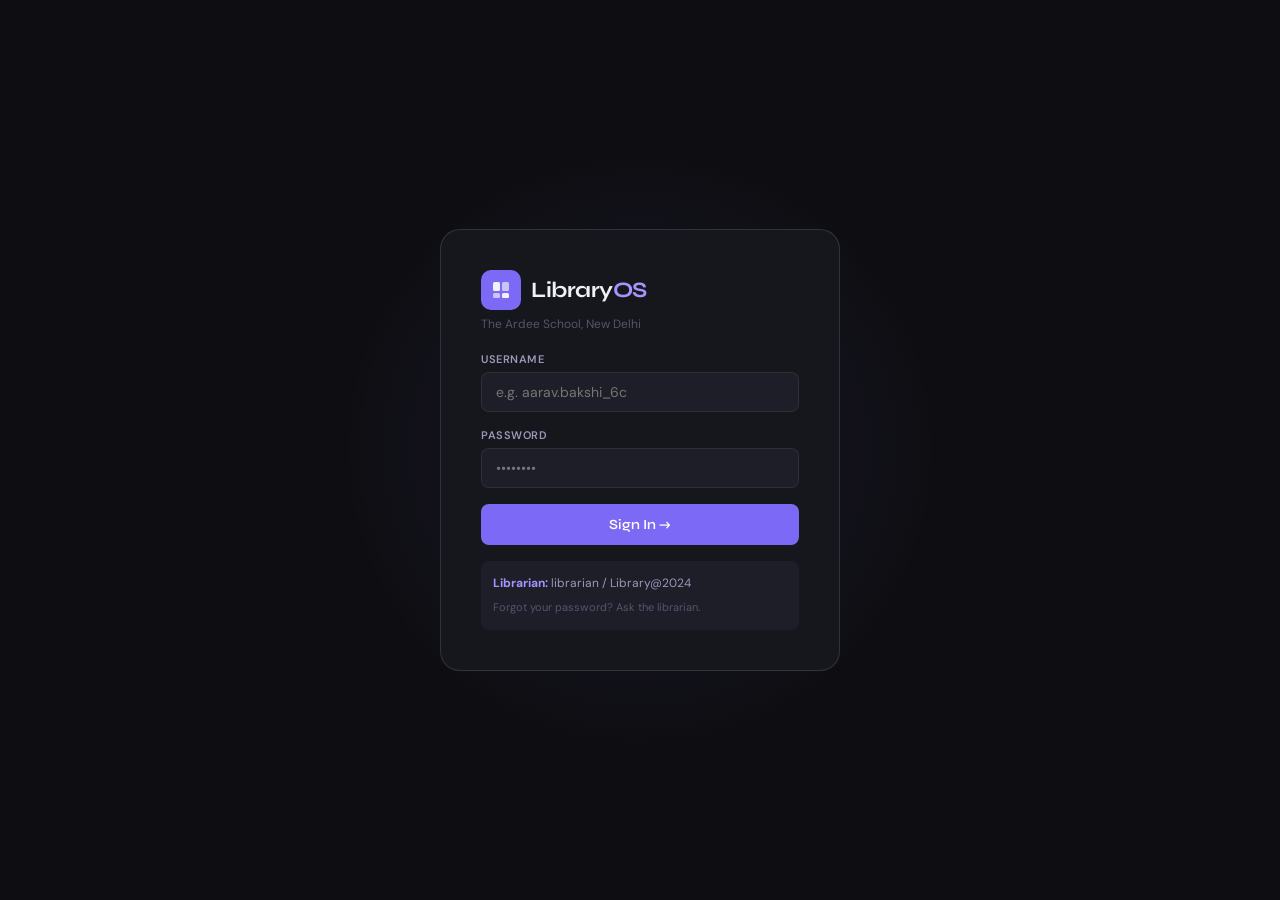
==== commit 54946d34: "Add files via upload" ====
--- a/index.html
+++ b/index.html
@@ -1,15 +1,15 @@
 <!DOCTYPE html>
 <html lang="en" data-theme="dark">
 <head>
-  <meta charset="UTF-8" />
-  <meta name="viewport" content="width=device-width, initial-scale=1.0" />
-  <title>Library OS — School Library Management System</title>
-  <link rel="stylesheet" href="style.css" />
+<meta charset="UTF-8"/>
+<meta name="viewport" content="width=device-width,initial-scale=1"/>
+<title>Library OS — The Ardee School</title>
+<link rel="stylesheet" href="style.css"/>
 </head>
 <body>
 <div id="notif-wrap"></div>
 
-<!-- AUTH SCREEN (login only) -->
+<!-- AUTH -->
 <div id="auth-screen">
   <div class="auth-glow"></div>
   <div class="auth-box">
@@ -24,27 +24,24 @@
       </div>
       <div class="auth-logo-name">Library<span>OS</span></div>
     </div>
-    <div class="auth-sub">School Library Management System</div>
-    <div id="login-panel">
-      <div class="form-group">
-        <label class="form-label">Username</label>
-        <input class="form-input" id="login-user" placeholder="Enter your username" autocomplete="off"/>
-      </div>
-      <div class="form-group">
-        <label class="form-label">Password</label>
-        <input class="form-input" type="password" id="login-pass" placeholder="••••••••"
-          onkeydown="if(event.key==='Enter') doLogin()"/>
-      </div>
-      <button class="btn-primary" onclick="doLogin()">Sign In →</button>
-      <div class="auth-demo">
-        <strong>Librarian:</strong> librarian / Library@2024<br>
-        <span style="font-size:11px;color:var(--text3);margin-top:4px;display:block">Student accounts are created by the librarian.</span>
-      </div>
-    </div>
-  </div>
-</div>
-
-<!-- MAIN APP -->
+    <div class="auth-sub">The Ardee School, New Delhi</div>
+    <div class="form-group">
+      <label class="form-label">Username</label>
+      <input class="form-input" id="login-user" placeholder="e.g. aarav.bakshi_6c" autocomplete="off" onkeydown="if(event.key==='Enter')doLogin()"/>
+    </div>
+    <div class="form-group">
+      <label class="form-label">Password</label>
+      <input class="form-input" type="password" id="login-pass" placeholder="••••••••" onkeydown="if(event.key==='Enter')doLogin()"/>
+    </div>
+    <button class="btn-primary" onclick="doLogin()">Sign In →</button>
+    <div class="auth-demo">
+      <strong>Librarian:</strong> librarian / Library@2024<br>
+      <span style="font-size:11px;color:var(--text3);margin-top:4px;display:block">Forgot your password? Ask the librarian.</span>
+    </div>
+  </div>
+</div>
+
+<!-- APP -->
 <div id="app">
   <div class="topbar">
     <div class="topbar-logo">
@@ -61,13 +58,15 @@
     <nav class="topbar-nav">
       <button class="nav-btn active" onclick="showPanel('dashboard')" id="nav-dashboard">Dashboard</button>
       <button class="nav-btn" onclick="showPanel('books')" id="nav-books">Books</button>
-      <button class="nav-btn" onclick="showPanel('borrow')" id="nav-borrow">Borrow / Return</button>
+      <button class="nav-btn" onclick="showPanel('borrow')" id="nav-borrow">Borrows</button>
+      <button class="nav-btn" onclick="showPanel('requests')" id="nav-requests">🔖 Requests</button>
       <button class="nav-btn" onclick="showPanel('profile')" id="nav-profile">My Profile</button>
       <button class="nav-btn admin-only" onclick="showPanel('admin')" id="nav-admin">Admin</button>
       <button class="nav-btn admin-only" onclick="showPanel('students')" id="nav-students">Students</button>
+      <button class="nav-btn admin-only" onclick="showPanel('reports')" id="nav-reports">Reports</button>
       <button class="nav-btn admin-only" onclick="showPanel('libnotifs')" id="nav-libnotifs" style="position:relative">
-        🔔 Notifications
-        <span id="lib-notif-badge" style="display:none;position:absolute;top:2px;right:2px;min-width:16px;height:16px;border-radius:8px;background:var(--red);color:#fff;font-size:10px;font-weight:700;align-items:center;justify-content:center;padding:0 4px;">0</span>
+        🔔 Alerts
+        <span id="lib-notif-badge" style="display:none;position:absolute;top:2px;right:2px;min-width:16px;height:16px;border-radius:8px;background:var(--red);color:#fff;font-size:10px;font-weight:700;align-items:center;justify-content:center;padding:0 3px">0</span>
       </button>
     </nav>
     <div class="topbar-right">
@@ -107,7 +106,7 @@
     <div class="panel" id="panel-books">
       <div class="scanner-bar">
         <span class="scanner-icon">📷</span>
-        <input class="scanner-input" id="scanner-input" placeholder="Scan or type ISBN to quick-find a book…" oninput="scanISBN(this.value)"/>
+        <input class="scanner-input" id="scanner-input" placeholder="Scan or type ISBN to find a book…" oninput="scanISBN(this.value)"/>
         <span class="scanner-hint">ISBN scanner</span>
       </div>
       <div class="section-head">
@@ -117,21 +116,21 @@
       <div class="search-bar">
         <div class="search-input-wrap">
           <span class="search-icon">🔍</span>
-          <input class="search-input" id="book-search" placeholder="Search by title, author or ISBN…" oninput="booksPage=0;renderBooks()"/>
-        </div>
-        <select class="filter-select" id="filter-genre" onchange="booksPage=0;renderBooks()"><option value="">All Genres</option></select>
-        <select class="filter-select" id="filter-avail" onchange="booksPage=0;renderBooks()">
+          <input class="search-input" id="book-search" placeholder="Search title, author or ISBN…" oninput="bkPage=0;renderBooks()"/>
+        </div>
+        <select class="filter-select" id="filter-genre" onchange="bkPage=0;renderBooks()"><option value="">All Genres</option></select>
+        <select class="filter-select" id="filter-avail" onchange="bkPage=0;renderBooks()">
           <option value="">All</option><option value="available">Available</option><option value="borrowed">Borrowed</option>
         </select>
       </div>
       <div class="sort-btns">
-        <button class="sort-btn active" onclick="setSort('title',this)">A–Z Title</button>
+        <button class="sort-btn active" onclick="setSort('title',this)">A–Z</button>
         <button class="sort-btn" onclick="setSort('author',this)">Author</button>
         <button class="sort-btn" onclick="setSort('genre',this)">Genre</button>
         <button class="sort-btn" onclick="setSort('year',this)">Year</button>
-        <button class="sort-btn" onclick="setSort('recent',this)">Recently Added</button>
-      </div>
-      <div id="books-pagination" style="display:flex;align-items:center;gap:8px;margin-bottom:12px;flex-wrap:wrap">
+        <button class="sort-btn" onclick="setSort('recent',this)">Recent</button>
+      </div>
+      <div style="display:flex;align-items:center;gap:8px;margin-bottom:12px;flex-wrap:wrap">
         <span id="books-count" style="font-size:13px;color:var(--text2)"></span>
         <div class="ml-auto" style="display:flex;gap:6px;align-items:center">
           <button class="btn-sm btn-outline" id="books-prev" onclick="booksPagePrev()">← Prev</button>
@@ -142,7 +141,7 @@
       <div class="books-grid" id="books-grid"></div>
     </div>
 
-    <!-- BORROW / RETURN -->
+    <!-- BORROWS -->
     <div class="panel" id="panel-borrow">
       <div class="section-head">
         <div class="section-title">Active Borrows</div>
@@ -151,22 +150,29 @@
       <div id="borrow-list-wrap"></div>
     </div>
 
-    <!-- MY PROFILE -->
+    <!-- REQUESTS -->
+    <div class="panel" id="panel-requests">
+      <div class="section-head">
+        <div class="section-title">🔖 Book Requests</div>
+      </div>
+      <div id="requests-content"></div>
+    </div>
+
+    <!-- PROFILE -->
     <div class="panel" id="panel-profile">
       <div id="profile-content"></div>
     </div>
 
     <!-- ADMIN -->
     <div class="panel admin-panel" id="panel-admin">
-      <div class="section-head"><div class="section-title">Admin — All Active Borrows</div></div>
-      <div id="admin-overdue-wrap" class="overdue-banner" style="display:none">
-        ⚠️ &nbsp;<span id="admin-overdue-count"></span> overdue book(s) need attention
-      </div>
+      <div class="section-head">
+        <div class="section-title">All Active Borrows</div>
+        <button class="btn-sm btn-outline ml-auto" onclick="printBorrows()">🖨 Print</button>
+      </div>
+      <div id="admin-overdue-wrap" class="overdue-banner" style="display:none">⚠️ &nbsp;<span id="admin-overdue-count"></span> overdue</div>
       <div class="table-wrap">
-        <table>
-          <thead><tr><th>Book</th><th>Student</th><th>Borrowed</th><th>Due</th><th>Status</th><th>Action</th></tr></thead>
-          <tbody id="admin-borrow-tbody"></tbody>
-        </table>
+        <table><thead><tr><th>Book</th><th>Student</th><th>Borrowed</th><th>Due</th><th>Status</th><th>Action</th></tr></thead>
+        <tbody id="admin-borrow-tbody"></tbody></table>
       </div>
     </div>
 
@@ -176,15 +182,29 @@
         <div class="section-title">Student Directory</div>
         <button class="btn-sm btn-accent ml-auto" onclick="openAddStudentModal()">+ Add Student</button>
       </div>
+      <div style="display:flex;gap:8px;margin-bottom:16px;flex-wrap:wrap;align-items:center">
+        <div class="search-input-wrap" style="flex:1;min-width:200px">
+          <span class="search-icon">🔍</span>
+          <input class="search-input" placeholder="Search name, username, ID…" oninput="studentSearch=this.value;renderStudents()"/>
+        </div>
+        <select class="filter-select" id="student-class-filter" onchange="studentClass=this.value;renderStudents()">
+          <option value="">All Classes</option>
+        </select>
+        <span id="student-count" style="font-size:13px;color:var(--text2)"></span>
+      </div>
       <div class="table-wrap">
-        <table>
-          <thead><tr><th>Name</th><th>Student ID</th><th>Username</th><th>Password</th><th>Borrowed</th><th>History</th></tr></thead>
-          <tbody id="students-tbody"></tbody>
-        </table>
-      </div>
-    </div>
-
-    <!-- LIBRARIAN NOTIFICATIONS -->
+        <table><thead><tr><th>Name</th><th>Student ID</th><th>Username</th><th>Password</th><th>Borrowed</th><th>Total</th><th>Action</th></tr></thead>
+        <tbody id="students-tbody"></tbody></table>
+      </div>
+    </div>
+
+    <!-- REPORTS -->
+    <div class="panel admin-panel" id="panel-reports">
+      <div class="section-head"><div class="section-title">📊 Reports</div></div>
+      <div id="reports-content"></div>
+    </div>
+
+    <!-- NOTIFICATIONS -->
     <div class="panel admin-panel" id="panel-libnotifs">
       <div class="section-head">
         <div class="section-title">🔔 Librarian Notifications</div>
@@ -230,7 +250,14 @@
     <button class="modal-close" onclick="closeModal('borrow-modal')">✕</button>
     <div class="modal-title">Issue Book</div>
     <div id="borrow-modal-info" style="margin-bottom:16px"></div>
-    <div class="form-group"><label class="form-label">Due Date</label><input class="form-input" id="bm-due" type="date"/></div>
+    <div id="borrow-student-pick" class="form-group" style="display:none">
+      <label class="form-label">Issue to Student *</label>
+      <select class="form-select" id="borrow-student-select"></select>
+    </div>
+    <div class="form-group">
+      <label class="form-label">Due Date</label>
+      <input class="form-input" id="bm-due" type="date"/>
+    </div>
     <div class="form-actions">
       <button class="btn-sm btn-outline" onclick="closeModal('borrow-modal')">Cancel</button>
       <button class="btn-sm btn-accent" onclick="confirmBorrow()">Issue Book →</button>
@@ -251,13 +278,13 @@
     <div class="modal-title">Add Student Account</div>
     <div class="form-row">
       <div class="form-group"><label class="form-label">Full Name *</label><input class="form-input" id="as-name" placeholder="Student full name"/></div>
-      <div class="form-group"><label class="form-label">Class / Grade</label><input class="form-input" id="as-class" placeholder="e.g. 10-A"/></div>
-    </div>
-    <div class="form-row">
-      <div class="form-group"><label class="form-label">Username <span style="color:var(--text3);font-weight:400">(auto if blank)</span></label><input class="form-input" id="as-user" placeholder="Auto-generated"/></div>
-      <div class="form-group"><label class="form-label">Password <span style="color:var(--text3);font-weight:400">(auto if blank)</span></label><input class="form-input" id="as-pass" placeholder="Auto-generated"/></div>
-    </div>
-    <div id="as-result" style="display:none;background:var(--bg3);border-radius:8px;padding:12px;margin-top:8px;font-size:13px"></div>
+      <div class="form-group"><label class="form-label">Class</label><input class="form-input" id="as-class" placeholder="e.g. 8A"/></div>
+    </div>
+    <div class="form-row">
+      <div class="form-group"><label class="form-label">Username <small style="color:var(--text3)">(auto if blank)</small></label><input class="form-input" id="as-user" placeholder="Auto-generated"/></div>
+      <div class="form-group"><label class="form-label">Password <small style="color:var(--text3)">(auto if blank)</small></label><input class="form-input" id="as-pass" placeholder="Auto-generated"/></div>
+    </div>
+    <div id="as-result" style="display:none;background:var(--bg3);border-radius:8px;padding:14px;margin-top:8px;font-size:13px;line-height:1.8"></div>
     <div class="form-actions">
       <button class="btn-sm btn-outline" onclick="closeModal('add-student-modal')">Close</button>
       <button class="btn-sm btn-accent" onclick="addStudent()">Create Account</button>
@@ -265,6 +292,11 @@
   </div>
 </div>
 
+<!-- Reset Data (librarian only) -->
+<div style="position:fixed;bottom:16px;right:16px;z-index:100">
+  <button class="admin-only" onclick="resetAllData()" style="background:rgba(240,86,90,0.15);border:1px solid rgba(240,86,90,0.3);color:var(--red);border-radius:8px;padding:8px 14px;font-size:12px;cursor:pointer;display:none">⚠️ Reset Data</button>
+</div>
+
 <script src="script.js"></script>
 </body>
 </html>
--- a/style.css
+++ b/style.css
@@ -482,3 +482,9 @@
   border-left: 3px solid var(--accent) !important;
   background: rgba(124,106,247,0.05) !important;
 }
+
+/* ── NEW v2.0 ADDITIONS ─────────────────────── */
+.notif-unread { border-left: 3px solid var(--accent) !important; background: rgba(124,106,247,0.05) !important; }
+.highlight { border: 2px solid var(--accent) !important; box-shadow: 0 0 0 3px rgba(124,106,247,0.2) !important; transition: none !important; }
+.auth-box { max-width: 400px; }
+.auth-sub { font-size: 12px; color: var(--text3); margin-bottom: 20px; }
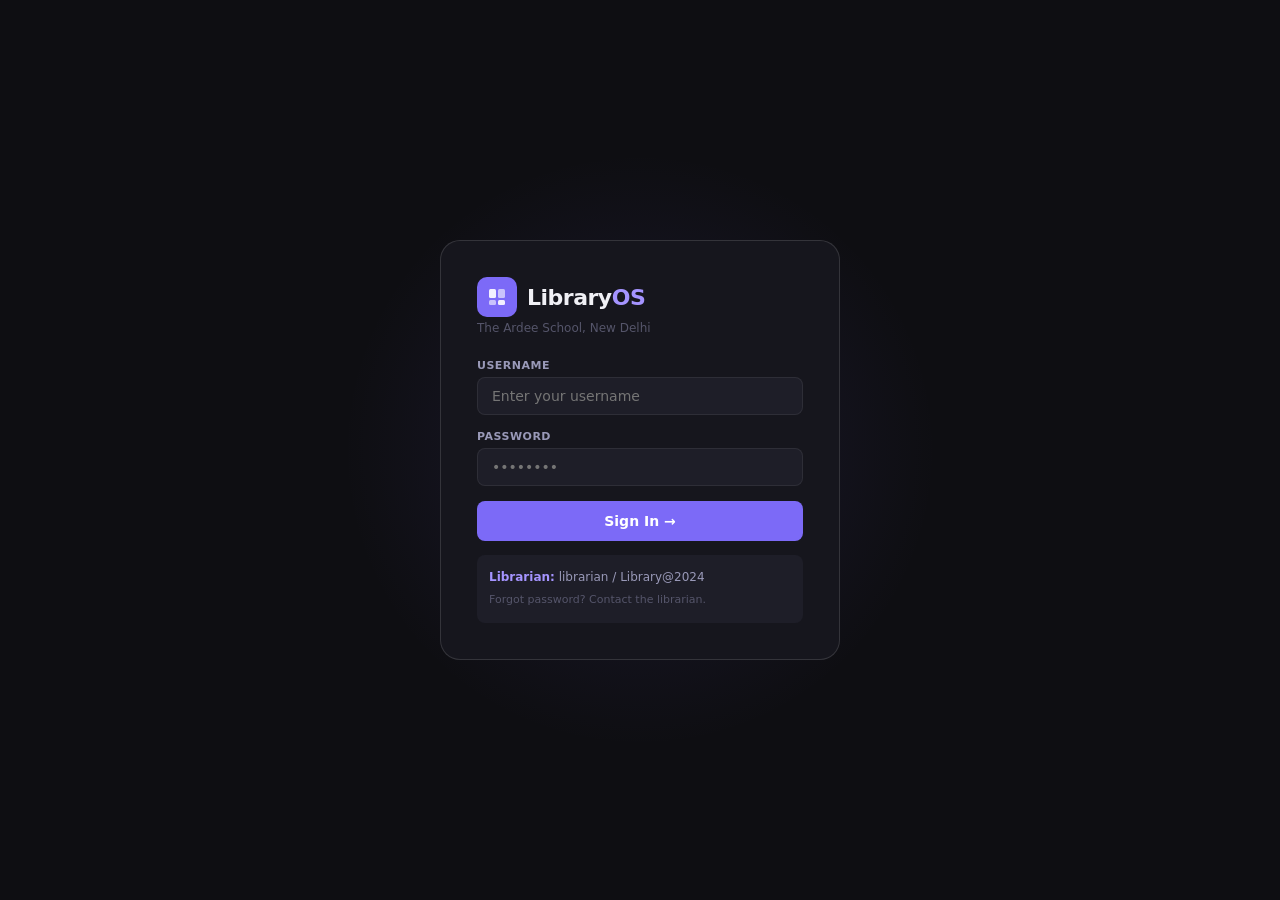
==== commit fc57eab4: "Add files via upload" ====
--- a/index.html
+++ b/index.html
@@ -4,7 +4,208 @@
 <meta charset="UTF-8"/>
 <meta name="viewport" content="width=device-width,initial-scale=1"/>
 <title>Library OS — The Ardee School</title>
-<link rel="stylesheet" href="style.css"/>
+<style>
+*,*::before,*::after{box-sizing:border-box;margin:0;padding:0}
+:root{--bg:#0e0e12;--bg2:#16161d;--bg3:#1e1e28;--bg4:#252532;--text:#f0f0f5;--text2:#9999b8;--text3:#55556a;--accent:#7c6af7;--accent2:#a594ff;--green:#22c97a;--red:#f0565a;--amber:#f5a623;--blue:#4ea8de;--border:rgba(255,255,255,0.07);--border2:rgba(255,255,255,0.13);--radius:12px;--r2:8px;--shadow:0 4px 24px rgba(0,0,0,.4)}
+[data-theme=light]{--bg:#f4f4f9;--bg2:#fff;--bg3:#eeeef6;--bg4:#e3e3ef;--text:#131320;--text2:#56567a;--text3:#aaaacc;--border:rgba(0,0,0,0.07);--border2:rgba(0,0,0,0.13);--shadow:0 4px 20px rgba(0,0,0,.1)}
+html,body{height:100%;background:var(--bg);color:var(--text);font-family:'Segoe UI',system-ui,sans-serif;font-size:14px;overflow:hidden}
+input,select,button{font-family:inherit;font-size:14px}
+button{cursor:pointer;border:none;background:none}
+::-webkit-scrollbar{width:4px;height:4px}
+::-webkit-scrollbar-thumb{background:var(--text3);border-radius:2px}
+/* NOTIF */
+#notif-wrap{position:fixed;top:16px;right:16px;z-index:9999;display:flex;flex-direction:column;gap:8px;pointer-events:none}
+.notif{background:var(--bg2);border:1px solid var(--border2);border-radius:var(--r2);padding:12px 16px;min-width:260px;max-width:320px;display:flex;align-items:flex-start;gap:10px;box-shadow:var(--shadow);animation:slideIn .25s ease;pointer-events:all;transition:opacity .3s,transform .3s}
+.notif.out{opacity:0;transform:translateX(16px)}
+.notif-dot{width:8px;height:8px;border-radius:50%;margin-top:4px;flex-shrink:0}
+.notif-body{flex:1}
+.notif-title{font-weight:600;font-size:13px}
+.notif-msg{font-size:12px;color:var(--text2);margin-top:2px}
+.notif.success .notif-dot{background:var(--green)}
+.notif.error   .notif-dot{background:var(--red)}
+.notif.info    .notif-dot{background:var(--accent2)}
+.notif.warn    .notif-dot{background:var(--amber)}
+@keyframes slideIn{from{opacity:0;transform:translateX(16px)}to{opacity:1;transform:none}}
+/* AUTH */
+#auth-screen{position:fixed;inset:0;z-index:100;background:var(--bg);display:flex;align-items:center;justify-content:center;padding:16px;overflow:auto}
+.auth-glow{position:fixed;width:600px;height:600px;border-radius:50%;background:radial-gradient(circle,rgba(124,106,247,.12) 0%,transparent 70%);pointer-events:none;top:50%;left:50%;transform:translate(-50%,-50%)}
+.auth-box{background:var(--bg2);border:1px solid var(--border2);border-radius:20px;padding:36px;width:100%;max-width:400px;position:relative;z-index:1}
+.auth-logo{display:flex;align-items:center;gap:10px;margin-bottom:4px}
+.auth-logo-icon{width:40px;height:40px;background:var(--accent);border-radius:10px;display:flex;align-items:center;justify-content:center}
+.auth-logo-name{font-size:22px;font-weight:800;letter-spacing:-0.5px}
+.auth-logo-name span{color:var(--accent2)}
+.auth-sub{font-size:12px;color:var(--text3);margin-bottom:24px}
+.form-group{margin-bottom:15px}
+.form-label{display:block;font-size:11px;font-weight:600;color:var(--text2);margin-bottom:5px;text-transform:uppercase;letter-spacing:.5px}
+.form-input,.form-select{width:100%;background:var(--bg3);border:1px solid var(--border);border-radius:var(--r2);padding:10px 14px;color:var(--text);outline:none;transition:.2s;-webkit-appearance:none}
+.form-input:focus,.form-select:focus{border-color:var(--accent);box-shadow:0 0 0 3px rgba(124,106,247,.15)}
+.btn-primary{width:100%;padding:12px;background:var(--accent);color:#fff;border-radius:var(--r2);font-weight:700;font-size:14px;transition:.2s}
+.btn-primary:hover{background:var(--accent2);transform:translateY(-1px)}
+.auth-demo{margin-top:14px;padding:12px;background:var(--bg3);border-radius:var(--r2);font-size:12px;color:var(--text2);line-height:1.8}
+.auth-demo strong{color:var(--accent2)}
+/* APP */
+#app{display:none;height:100vh;flex-direction:column}
+#app.visible{display:flex}
+/* TOPBAR */
+.topbar{height:52px;background:var(--bg2);border-bottom:1px solid var(--border);display:flex;align-items:center;padding:0 16px;gap:8px;flex-shrink:0;z-index:50;overflow-x:auto}
+.topbar::-webkit-scrollbar{height:0}
+.topbar-logo{display:flex;align-items:center;gap:8px;margin-right:6px;flex-shrink:0}
+.topbar-logo-icon{width:26px;height:26px;background:var(--accent);border-radius:7px;display:flex;align-items:center;justify-content:center}
+.topbar-logo-name{font-weight:800;font-size:15px;letter-spacing:-.3px;white-space:nowrap}
+.topbar-logo-name span{color:var(--accent2)}
+.topbar-nav{display:flex;gap:1px}
+.nav-btn{padding:5px 10px;border-radius:6px;font-size:12px;font-weight:500;color:var(--text2);transition:.15s;white-space:nowrap;position:relative}
+.nav-btn:hover{background:var(--bg3);color:var(--text)}
+.nav-btn.active{background:var(--bg3);color:var(--text)}
+.topbar-right{display:flex;align-items:center;gap:6px;margin-left:auto;flex-shrink:0}
+.theme-btn{width:30px;height:30px;border-radius:8px;background:var(--bg3);display:flex;align-items:center;justify-content:center;color:var(--text2);transition:.15s}
+.theme-btn:hover{background:var(--bg4);color:var(--text)}
+.user-badge{display:flex;align-items:center;gap:6px;padding:3px 10px 3px 3px;background:var(--bg3);border-radius:20px}
+.user-avatar{width:24px;height:24px;border-radius:50%;background:var(--accent);display:flex;align-items:center;justify-content:center;font-size:11px;font-weight:700;color:#fff}
+.user-name{font-size:12px;font-weight:600}
+.user-role{font-size:10px;color:var(--accent2);font-weight:500}
+.logout-btn{padding:5px 10px;border-radius:6px;font-size:12px;font-weight:500;color:var(--text2);background:var(--bg3);transition:.15s}
+.logout-btn:hover{background:var(--red);color:#fff}
+/* CONTENT */
+.content-area{flex:1;overflow-y:auto;padding:20px}
+.panel{display:none}.panel.active{display:block;animation:fadeUp .2s ease}
+@keyframes fadeUp{from{opacity:0;transform:translateY(6px)}to{opacity:1;transform:none}}
+/* STATS */
+.stats-grid{display:grid;grid-template-columns:repeat(auto-fit,minmax(150px,1fr));gap:10px;margin-bottom:20px}
+.stat-card{background:var(--bg2);border:1px solid var(--border);border-radius:var(--radius);padding:16px 18px;transition:.2s}
+.stat-card:hover{transform:translateY(-1px);box-shadow:var(--shadow)}
+.stat-label{font-size:10px;font-weight:700;text-transform:uppercase;letter-spacing:.6px;color:var(--text2);margin-bottom:5px}
+.stat-value{font-size:28px;font-weight:800;line-height:1}
+.stat-sub{font-size:11px;color:var(--text3);margin-top:3px}
+/* SECTIONS */
+.section-head{display:flex;align-items:center;gap:10px;margin-bottom:14px;flex-wrap:wrap}
+.section-title{font-size:17px;font-weight:700}
+.ml-auto{margin-left:auto}
+/* BADGES */
+.badge{display:inline-flex;align-items:center;padding:2px 8px;border-radius:20px;font-size:11px;font-weight:600}
+.badge-green{background:rgba(34,201,122,.15);color:var(--green)}
+.badge-red{background:rgba(240,86,90,.15);color:var(--red)}
+.badge-amber{background:rgba(245,166,35,.15);color:var(--amber)}
+.badge-blue{background:rgba(78,168,222,.15);color:var(--blue)}
+.badge-purple{background:rgba(124,106,247,.15);color:var(--accent2)}
+/* BUTTONS */
+.btn-sm{padding:7px 14px;border-radius:var(--r2);font-size:12px;font-weight:600;transition:.15s;display:inline-flex;align-items:center;gap:5px}
+.btn-accent{background:var(--accent);color:#fff}
+.btn-accent:hover{background:var(--accent2)}
+.btn-outline{background:var(--bg2);border:1px solid var(--border2);color:var(--text)}
+.btn-outline:hover{background:var(--bg3)}
+.btn-outline:disabled{opacity:.4;cursor:not-allowed}
+.btn-danger{background:rgba(240,86,90,.12);color:var(--red);border:1px solid rgba(240,86,90,.2)}
+.btn-danger:hover{background:rgba(240,86,90,.2)}
+.btn-green{background:rgba(34,201,122,.12);color:var(--green);border:1px solid rgba(34,201,122,.2)}
+.btn-green:hover{background:rgba(34,201,122,.2)}
+/* SORT */
+.sort-btns{display:flex;gap:5px;margin-bottom:12px;flex-wrap:wrap}
+.sort-btn{padding:4px 10px;border-radius:20px;font-size:12px;font-weight:500;background:var(--bg2);border:1px solid var(--border);color:var(--text2);transition:.15s}
+.sort-btn:hover,.sort-btn.active{background:var(--accent);border-color:var(--accent);color:#fff}
+/* SEARCH */
+.search-bar{display:flex;gap:7px;margin-bottom:14px;flex-wrap:wrap}
+.search-input-wrap{position:relative;flex:1;min-width:200px}
+.search-icon{position:absolute;left:10px;top:50%;transform:translateY(-50%);color:var(--text3);pointer-events:none;font-size:13px}
+.search-input,.filter-select{background:var(--bg2);border:1px solid var(--border);border-radius:var(--r2);padding:8px 12px;color:var(--text);outline:none;transition:.2s;-webkit-appearance:none}
+.search-input{padding-left:32px;width:100%}
+.search-input:focus,.filter-select:focus{border-color:var(--accent)}
+/* BOOKS GRID */
+.books-grid{display:grid;grid-template-columns:repeat(auto-fill,minmax(170px,1fr));gap:14px}
+.book-card{background:var(--bg2);border:1px solid var(--border);border-radius:var(--radius);overflow:hidden;transition:.2s;position:relative}
+.book-card:hover{border-color:var(--border2);transform:translateY(-2px);box-shadow:var(--shadow)}
+.book-card.highlight{border:2px solid var(--accent);box-shadow:0 0 0 3px rgba(124,106,247,.2)}
+.book-cover{width:100%;height:130px;object-fit:cover;display:block;cursor:pointer}
+.book-cover-placeholder{width:100%;height:130px;background:linear-gradient(135deg,var(--bg3),var(--bg4));display:flex;align-items:center;justify-content:center;font-size:36px;color:var(--text3);cursor:pointer}
+.book-info{padding:10px}
+.book-title{font-weight:700;font-size:13px;line-height:1.3;margin-bottom:2px;cursor:pointer}
+.book-title:hover{color:var(--accent2)}
+.book-author{font-size:12px;color:var(--text2);margin-bottom:6px}
+.book-meta{display:flex;align-items:center;justify-content:space-between;flex-wrap:wrap;gap:3px;margin-bottom:8px}
+.book-actions{display:flex;gap:4px}
+.book-actions .btn-sm{flex:1;justify-content:center;font-size:11px;padding:5px 0}
+.fav-btn{position:absolute;top:7px;right:7px;width:26px;height:26px;border-radius:50%;background:rgba(0,0,0,.45);display:flex;align-items:center;justify-content:center;font-size:13px;transition:.2s}
+.fav-btn:hover{background:rgba(0,0,0,.65);transform:scale(1.1)}
+.fav-btn.active{color:#fbbf24}
+/* TABLE */
+.table-wrap{background:var(--bg2);border:1px solid var(--border);border-radius:var(--radius);overflow:hidden;overflow-x:auto}
+table{width:100%;border-collapse:collapse;min-width:500px}
+thead{background:var(--bg3)}
+th{padding:10px 14px;text-align:left;font-size:11px;font-weight:700;text-transform:uppercase;letter-spacing:.5px;color:var(--text2);white-space:nowrap}
+td{padding:10px 14px;font-size:13px;border-top:1px solid var(--border);vertical-align:middle}
+tr:hover td{background:rgba(255,255,255,.02)}
+.overdue-row td{background:rgba(240,86,90,.04)!important}
+/* MODAL */
+.modal-overlay{position:fixed;inset:0;background:rgba(0,0,0,.6);z-index:200;display:none;align-items:center;justify-content:center;padding:16px;backdrop-filter:blur(4px)}
+.modal-overlay.open{display:flex}
+.modal{background:var(--bg2);border:1px solid var(--border2);border-radius:18px;width:100%;max-width:520px;max-height:90vh;overflow-y:auto;padding:26px;position:relative;animation:modalIn .2s ease}
+@keyframes modalIn{from{opacity:0;transform:translateY(10px)}to{opacity:1;transform:none}}
+.modal-title{font-size:19px;font-weight:700;margin-bottom:18px}
+.modal-close{position:absolute;top:14px;right:14px;width:28px;height:28px;border-radius:50%;background:var(--bg3);display:flex;align-items:center;justify-content:center;color:var(--text2);font-size:16px;transition:.15s}
+.modal-close:hover{background:var(--bg4);color:var(--text)}
+.form-row{display:grid;grid-template-columns:1fr 1fr;gap:10px}
+.form-actions{display:flex;gap:8px;margin-top:18px;justify-content:flex-end}
+.form-actions button{min-width:90px}
+/* SCANNER */
+.scanner-bar{background:var(--bg2);border:1px solid var(--accent);border-radius:var(--radius);padding:12px 18px;margin-bottom:18px;display:flex;align-items:center;gap:10px}
+.scanner-input{flex:1;background:transparent;border:none;color:var(--text);font-size:15px;font-weight:500;outline:none}
+.scanner-input::placeholder{color:var(--text3)}
+.scanner-hint{font-size:12px;color:var(--text2);white-space:nowrap}
+/* RECENT */
+.recent-scroll{display:flex;gap:10px;overflow-x:auto;padding-bottom:8px;margin-bottom:20px}
+.recent-scroll::-webkit-scrollbar{height:3px}
+.recent-card{background:var(--bg2);border:1px solid var(--border);border-radius:var(--radius);padding:10px;min-width:150px;max-width:150px;flex-shrink:0;cursor:pointer;transition:.2s}
+.recent-card:hover{border-color:var(--border2);transform:translateY(-1px)}
+.recent-cover{width:100%;height:85px;border-radius:6px;object-fit:cover;display:block;margin-bottom:7px}
+.recent-cover-ph{width:100%;height:85px;border-radius:6px;background:var(--bg3);display:flex;align-items:center;justify-content:center;font-size:26px;margin-bottom:7px;color:var(--text3)}
+.recent-title{font-weight:700;font-size:12px;line-height:1.3}
+.recent-author{font-size:11px;color:var(--text2);margin-top:2px}
+/* HISTORY */
+.history-list{display:flex;flex-direction:column;gap:7px}
+.history-item{background:var(--bg2);border:1px solid var(--border);border-radius:var(--r2);padding:11px 14px;display:flex;align-items:center;gap:10px;transition:.15s}
+.history-item:hover{border-color:var(--border2)}
+.history-icon{width:34px;height:34px;border-radius:8px;display:flex;align-items:center;justify-content:center;font-size:15px;flex-shrink:0}
+.history-title{font-weight:600;font-size:13px}
+.history-meta{font-size:12px;color:var(--text2);margin-top:2px}
+.notif-unread{border-left:3px solid var(--accent)!important;background:rgba(124,106,247,.04)!important}
+/* PROFILE */
+.profile-header{background:var(--bg2);border:1px solid var(--border);border-radius:var(--radius);padding:22px;margin-bottom:20px;display:flex;align-items:center;gap:18px;flex-wrap:wrap}
+.profile-avatar{width:60px;height:60px;border-radius:50%;background:var(--accent);display:flex;align-items:center;justify-content:center;font-size:22px;font-weight:800;color:#fff;flex-shrink:0}
+.profile-name{font-size:20px;font-weight:800}
+.profile-id{font-size:13px;color:var(--text2);margin-top:2px}
+.profile-stats{display:flex;gap:20px;margin-top:10px;flex-wrap:wrap}
+.profile-stat-n{font-size:20px;font-weight:800;color:var(--accent2)}
+.profile-stat-l{font-size:11px;color:var(--text2)}
+.profile-info-pill{background:var(--bg3);border:1px solid var(--border);border-radius:20px;padding:4px 12px;font-size:12px;color:var(--text2);font-family:monospace}
+/* BANNERS */
+.overdue-banner{background:rgba(240,86,90,.1);border:1px solid rgba(240,86,90,.25);border-radius:var(--r2);padding:11px 15px;margin-bottom:14px;display:flex;align-items:center;gap:8px;font-size:13px;color:var(--red)}
+/* EMPTY */
+.empty-state{text-align:center;padding:40px 20px;color:var(--text2)}
+.empty-icon{font-size:36px;margin-bottom:10px}
+.empty-title{font-size:15px;font-weight:700;color:var(--text);margin-bottom:5px}
+/* SETTINGS */
+.settings-card{background:var(--bg2);border:1px solid var(--border);border-radius:var(--radius);padding:16px;margin-bottom:12px}
+.settings-row{display:flex;align-items:center;justify-content:space-between;padding:10px 0;border-bottom:1px solid var(--border)}
+.settings-row:last-child{border-bottom:none}
+.settings-label{font-weight:600;font-size:13px}
+.settings-desc{font-size:12px;color:var(--text2);margin-top:2px}
+.toggle{position:relative;display:inline-block;width:44px;height:24px}
+.toggle input{opacity:0;width:0;height:0}
+.toggle-slider{position:absolute;inset:0;background:var(--bg4);border-radius:12px;transition:.2s;cursor:pointer}
+.toggle-slider:before{content:'';position:absolute;width:18px;height:18px;left:3px;top:3px;background:#fff;border-radius:50%;transition:.2s}
+.toggle input:checked+.toggle-slider{background:var(--accent)}
+.toggle input:checked+.toggle-slider:before{transform:translateX(20px)}
+/* RESPONSIVE */
+@media(max-width:640px){
+  .content-area{padding:12px}
+  .form-row{grid-template-columns:1fr}
+  .books-grid{grid-template-columns:repeat(auto-fill,minmax(145px,1fr));gap:10px}
+  .topbar{padding:0 10px;gap:5px}
+  .user-name,.user-role{display:none}
+  .profile-header{flex-direction:column;text-align:center}
+  .profile-stats{justify-content:center}
+}
+</style>
 </head>
 <body>
 <div id="notif-wrap"></div>
@@ -27,7 +228,7 @@
     <div class="auth-sub">The Ardee School, New Delhi</div>
     <div class="form-group">
       <label class="form-label">Username</label>
-      <input class="form-input" id="login-user" placeholder="e.g. aarav.bakshi_6c" autocomplete="off" onkeydown="if(event.key==='Enter')doLogin()"/>
+      <input class="form-input" id="login-user" placeholder="Enter your username" autocomplete="off" onkeydown="if(event.key==='Enter')doLogin()"/>
     </div>
     <div class="form-group">
       <label class="form-label">Password</label>
@@ -36,7 +237,7 @@
     <button class="btn-primary" onclick="doLogin()">Sign In →</button>
     <div class="auth-demo">
       <strong>Librarian:</strong> librarian / Library@2024<br>
-      <span style="font-size:11px;color:var(--text3);margin-top:4px;display:block">Forgot your password? Ask the librarian.</span>
+      <span style="font-size:11px;color:var(--text3)">Forgot password? Contact the librarian.</span>
     </div>
   </div>
 </div>
@@ -46,7 +247,7 @@
   <div class="topbar">
     <div class="topbar-logo">
       <div class="topbar-logo-icon">
-        <svg width="16" height="16" viewBox="0 0 20 20" fill="none">
+        <svg width="14" height="14" viewBox="0 0 20 20" fill="none">
           <rect x="2" y="2" width="7" height="9" rx="1.5" fill="white" opacity=".9"/>
           <rect x="11" y="2" width="7" height="9" rx="1.5" fill="white" opacity=".6"/>
           <rect x="2" y="13" width="7" height="5" rx="1.5" fill="white" opacity=".6"/>
@@ -61,6 +262,7 @@
       <button class="nav-btn" onclick="showPanel('borrow')" id="nav-borrow">Borrows</button>
       <button class="nav-btn" onclick="showPanel('requests')" id="nav-requests">🔖 Requests</button>
       <button class="nav-btn" onclick="showPanel('profile')" id="nav-profile">My Profile</button>
+      <button class="nav-btn" onclick="showPanel('settings')" id="nav-settings">Settings</button>
       <button class="nav-btn admin-only" onclick="showPanel('admin')" id="nav-admin">Admin</button>
       <button class="nav-btn admin-only" onclick="showPanel('students')" id="nav-students">Students</button>
       <button class="nav-btn admin-only" onclick="showPanel('reports')" id="nav-reports">Reports</button>
@@ -71,42 +273,35 @@
     </nav>
     <div class="topbar-right">
       <button class="theme-btn" onclick="toggleTheme()" title="Toggle theme">
-        <svg width="16" height="16" viewBox="0 0 24 24" fill="currentColor"><path d="M12 3a9 9 0 1 0 9 9c0-.46-.04-.92-.1-1.36a5.389 5.389 0 0 1-4.4 2.26 5.403 5.403 0 0 1-3.14-9.8c-.44-.06-.9-.1-1.36-.1z"/></svg>
+        <svg width="14" height="14" viewBox="0 0 24 24" fill="currentColor"><path d="M12 3a9 9 0 1 0 9 9c0-.46-.04-.92-.1-1.36a5.389 5.389 0 0 1-4.4 2.26 5.403 5.403 0 0 1-3.14-9.8c-.44-.06-.9-.1-1.36-.1z"/></svg>
       </button>
       <div class="user-badge">
         <div class="user-avatar" id="topbar-avatar">?</div>
-        <div>
-          <div class="user-name" id="topbar-name">User</div>
-          <div class="user-role" id="topbar-role">role</div>
-        </div>
+        <div><div class="user-name" id="topbar-name">User</div><div class="user-role" id="topbar-role">role</div></div>
       </div>
       <button class="logout-btn" onclick="doLogout()">Logout</button>
     </div>
   </div>
 
   <div class="content-area">
-
     <!-- DASHBOARD -->
     <div class="panel active" id="panel-dashboard">
-      <div class="section-head" style="margin-bottom:20px">
-        <div>
-          <div class="section-title" id="dash-greeting">Welcome! 👋</div>
-          <div class="section-sub" id="dash-date"></div>
-        </div>
+      <div class="section-head" style="margin-bottom:18px">
+        <div><div class="section-title" id="dash-greeting">Welcome!</div><div style="font-size:13px;color:var(--text2)" id="dash-date"></div></div>
       </div>
       <div class="stats-grid" id="stats-grid"></div>
-      <div id="overdue-banner-wrap"></div>
+      <div id="overdue-wrap"></div>
       <div class="section-head"><div class="section-title">Recently Added</div></div>
       <div class="recent-scroll" id="recent-scroll"></div>
-      <div class="section-head"><div class="section-title">My Borrowed Books</div></div>
+      <div class="section-head"><div class="section-title">My Active Borrows</div></div>
       <div id="my-borrows-list"></div>
     </div>
 
     <!-- BOOKS -->
     <div class="panel" id="panel-books">
       <div class="scanner-bar">
-        <span class="scanner-icon">📷</span>
-        <input class="scanner-input" id="scanner-input" placeholder="Scan or type ISBN to find a book…" oninput="scanISBN(this.value)"/>
+        <span style="font-size:18px">📷</span>
+        <input class="scanner-input" id="scanner-input" placeholder="Scan or type ISBN to find a book instantly…" oninput="scanISBN(this.value)"/>
         <span class="scanner-hint">ISBN scanner</span>
       </div>
       <div class="section-head">
@@ -131,10 +326,10 @@
         <button class="sort-btn" onclick="setSort('recent',this)">Recent</button>
       </div>
       <div style="display:flex;align-items:center;gap:8px;margin-bottom:12px;flex-wrap:wrap">
-        <span id="books-count" style="font-size:13px;color:var(--text2)"></span>
-        <div class="ml-auto" style="display:flex;gap:6px;align-items:center">
+        <span id="books-count" style="font-size:12px;color:var(--text2)"></span>
+        <div class="ml-auto" style="display:flex;gap:5px;align-items:center">
           <button class="btn-sm btn-outline" id="books-prev" onclick="booksPagePrev()">← Prev</button>
-          <span id="books-page-info" style="font-size:13px;color:var(--text2);padding:0 4px"></span>
+          <span id="books-page-info" style="font-size:12px;color:var(--text2);padding:0 4px"></span>
           <button class="btn-sm btn-outline" id="books-next" onclick="booksPageNext()">Next →</button>
         </div>
       </div>
@@ -152,15 +347,19 @@
 
     <!-- REQUESTS -->
     <div class="panel" id="panel-requests">
-      <div class="section-head">
-        <div class="section-title">🔖 Book Requests</div>
-      </div>
+      <div class="section-head"><div class="section-title">🔖 Book Requests</div></div>
       <div id="requests-content"></div>
     </div>
 
     <!-- PROFILE -->
     <div class="panel" id="panel-profile">
       <div id="profile-content"></div>
+    </div>
+
+    <!-- SETTINGS -->
+    <div class="panel" id="panel-settings">
+      <div class="section-head"><div class="section-title">⚙️ Settings</div></div>
+      <div id="settings-content"></div>
     </div>
 
     <!-- ADMIN -->
@@ -169,10 +368,10 @@
         <div class="section-title">All Active Borrows</div>
         <button class="btn-sm btn-outline ml-auto" onclick="printBorrows()">🖨 Print</button>
       </div>
-      <div id="admin-overdue-wrap" class="overdue-banner" style="display:none">⚠️ &nbsp;<span id="admin-overdue-count"></span> overdue</div>
+      <div id="admin-overdue-wrap" class="overdue-banner" style="display:none">⚠️ &nbsp;<span id="admin-overdue-count"></span> overdue book(s)</div>
       <div class="table-wrap">
         <table><thead><tr><th>Book</th><th>Student</th><th>Borrowed</th><th>Due</th><th>Status</th><th>Action</th></tr></thead>
-        <tbody id="admin-borrow-tbody"></tbody></table>
+        <tbody id="admin-tbody"></tbody></table>
       </div>
     </div>
 
@@ -182,18 +381,16 @@
         <div class="section-title">Student Directory</div>
         <button class="btn-sm btn-accent ml-auto" onclick="openAddStudentModal()">+ Add Student</button>
       </div>
-      <div style="display:flex;gap:8px;margin-bottom:16px;flex-wrap:wrap;align-items:center">
+      <div style="display:flex;gap:8px;margin-bottom:14px;flex-wrap:wrap;align-items:center">
         <div class="search-input-wrap" style="flex:1;min-width:200px">
           <span class="search-icon">🔍</span>
-          <input class="search-input" placeholder="Search name, username, ID…" oninput="studentSearch=this.value;renderStudents()"/>
+          <input class="search-input" placeholder="Search name, username, ID…" oninput="stuQ=this.value;renderStudents()"/>
         </div>
-        <select class="filter-select" id="student-class-filter" onchange="studentClass=this.value;renderStudents()">
-          <option value="">All Classes</option>
-        </select>
-        <span id="student-count" style="font-size:13px;color:var(--text2)"></span>
+        <select class="filter-select" id="stu-class-filter" onchange="stuClass=this.value;renderStudents()"><option value="">All Classes</option></select>
+        <span id="stu-count" style="font-size:12px;color:var(--text2)"></span>
       </div>
       <div class="table-wrap">
-        <table><thead><tr><th>Name</th><th>Student ID</th><th>Username</th><th>Password</th><th>Borrowed</th><th>Total</th><th>Action</th></tr></thead>
+        <table><thead><tr><th>Name</th><th>Student ID</th><th>Username</th><th>Password</th><th>Active</th><th>Total</th><th>Action</th></tr></thead>
         <tbody id="students-tbody"></tbody></table>
       </div>
     </div>
@@ -208,14 +405,13 @@
     <div class="panel admin-panel" id="panel-libnotifs">
       <div class="section-head">
         <div class="section-title">🔔 Librarian Notifications</div>
-        <div class="ml-auto" style="display:flex;gap:8px">
+        <div class="ml-auto" style="display:flex;gap:7px">
           <button class="btn-sm btn-outline" onclick="markAllNotifsRead()">Mark all read</button>
           <button class="btn-sm btn-danger" onclick="clearAllNotifs()">Clear all</button>
         </div>
       </div>
       <div id="lib-notif-list"></div>
     </div>
-
   </div>
 </div>
 
@@ -230,7 +426,7 @@
       <div class="form-group"><label class="form-label">Author *</label><input class="form-input" id="bm-author" placeholder="Author name"/></div>
     </div>
     <div class="form-row">
-      <div class="form-group"><label class="form-label">Genre</label><input class="form-input" id="bm-genre" placeholder="e.g. Science Fiction"/></div>
+      <div class="form-group"><label class="form-label">Genre</label><input class="form-input" id="bm-genre" placeholder="e.g. Fiction"/></div>
       <div class="form-group"><label class="form-label">ISBN</label><input class="form-input" id="bm-isbn" placeholder="978-…"/></div>
     </div>
     <div class="form-row">
@@ -249,10 +445,10 @@
   <div class="modal">
     <button class="modal-close" onclick="closeModal('borrow-modal')">✕</button>
     <div class="modal-title">Issue Book</div>
-    <div id="borrow-modal-info" style="margin-bottom:16px"></div>
-    <div id="borrow-student-pick" class="form-group" style="display:none">
+    <div id="borrow-book-info" style="margin-bottom:14px"></div>
+    <div id="borrow-student-wrap" class="form-group" style="display:none">
       <label class="form-label">Issue to Student *</label>
-      <select class="form-select" id="borrow-student-select"></select>
+      <select class="form-select" id="borrow-student-sel"></select>
     </div>
     <div class="form-group">
       <label class="form-label">Due Date</label>
@@ -260,7 +456,7 @@
     </div>
     <div class="form-actions">
       <button class="btn-sm btn-outline" onclick="closeModal('borrow-modal')">Cancel</button>
-      <button class="btn-sm btn-accent" onclick="confirmBorrow()">Issue Book →</button>
+      <button class="btn-sm btn-accent" onclick="confirmBorrow()">Issue →</button>
     </div>
   </div>
 </div>
@@ -268,7 +464,7 @@
 <div class="modal-overlay" id="detail-modal">
   <div class="modal">
     <button class="modal-close" onclick="closeModal('detail-modal')">✕</button>
-    <div id="detail-modal-content"></div>
+    <div id="detail-content"></div>
   </div>
 </div>
 
@@ -281,10 +477,10 @@
       <div class="form-group"><label class="form-label">Class</label><input class="form-input" id="as-class" placeholder="e.g. 8A"/></div>
     </div>
     <div class="form-row">
-      <div class="form-group"><label class="form-label">Username <small style="color:var(--text3)">(auto if blank)</small></label><input class="form-input" id="as-user" placeholder="Auto-generated"/></div>
-      <div class="form-group"><label class="form-label">Password <small style="color:var(--text3)">(auto if blank)</small></label><input class="form-input" id="as-pass" placeholder="Auto-generated"/></div>
-    </div>
-    <div id="as-result" style="display:none;background:var(--bg3);border-radius:8px;padding:14px;margin-top:8px;font-size:13px;line-height:1.8"></div>
+      <div class="form-group"><label class="form-label">Username <small style="color:var(--text3)">(auto)</small></label><input class="form-input" id="as-user" placeholder="Auto-generated"/></div>
+      <div class="form-group"><label class="form-label">Password <small style="color:var(--text3)">(auto)</small></label><input class="form-input" id="as-pass" placeholder="Auto-generated"/></div>
+    </div>
+    <div id="as-result" style="display:none;background:var(--bg3);border-radius:8px;padding:14px;margin-top:10px;font-size:13px;line-height:1.8"></div>
     <div class="form-actions">
       <button class="btn-sm btn-outline" onclick="closeModal('add-student-modal')">Close</button>
       <button class="btn-sm btn-accent" onclick="addStudent()">Create Account</button>
@@ -292,11 +488,842 @@
   </div>
 </div>
 
-<!-- Reset Data (librarian only) -->
-<div style="position:fixed;bottom:16px;right:16px;z-index:100">
-  <button class="admin-only" onclick="resetAllData()" style="background:rgba(240,86,90,0.15);border:1px solid rgba(240,86,90,0.3);color:var(--red);border-radius:8px;padding:8px 14px;font-size:12px;cursor:pointer;display:none">⚠️ Reset Data</button>
-</div>
-
-<script src="script.js"></script>
+<script>
+var C0=[{"id":"lib_000001","title":"365 Facts About Human Body","author":"Om Books","genre":"General","isbn":"9789384625931","year":2015,"qty":1,"cover":"","addedAt":1713500000000,"favBy":[]},{"id":"lib_000002","title":"365 Facts You Must know","author":"Om Books","genre":"General","isbn":"9789384225339","year":2016,"qty":1,"cover":"","addedAt":1713500000000,"favBy":[]},{"id":"lib_000003","title":"365 Moral Stories","author":"Om Books","genre":"General","isbn":"9789384225315","year":2017,"qty":1,"cover":"","addedAt":1713500000000,"favBy":[]},{"id":"lib_000004","title":"365 Panchtantra Stories (Hindi)","author":"Om Books","genre":"General","isbn":"9789381607800","year":2017,"qty":1,"cover":"","addedAt":1713500000000,"favBy":[]},{"id":"lib_000005","title":"365 Science Experiments","author":"Om Books","genre":"General","isbn":"9789383202812","year":2017,"qty":1,"cover":"","addedAt":1713500000000,"favBy":[]},{"id":"lib_000006","title":"365 Wonders of the World","author":"Om Books","genre":"General","isbn":"9789380069357","year":2017,"qty":1,"cover":"","addedAt":1713500000000,"favBy":[]},{"id":"lib_000007","title":"The 500 Hats of Bartholomew Cubbins","author":"Dr Seuss","genre":"General","isbn":"9780007434022","year":2011,"qty":2,"cover":"","addedAt":1713500000000,"favBy":[]},{"id":"lib_000008","title":"A Brief History of the Third Reich","author":"Whittock,Martyn","genre":"General","isbn":"9781849012997","year":2011,"qty":1,"cover":"","addedAt":1713500000000,"favBy":[]},{"id":"lib_000009","title":"Brief History of Time","author":"Hawking,Stephen","genre":"General","isbn":"9780553175219","year":1988,"qty":1,"cover":"","addedAt":1713500000000,"favBy":[]},{"id":"lib_000010","title":"A Fly Went By","author":"McClintock,Mike","genre":"General","isbn":"9780007433810","year":2011,"qty":1,"cover":"","addedAt":1713500000000,"favBy":[]},{"id":"lib_000011","title":"A Thousand Splendid Suns","author":"Hosseini, Khaled","genre":"General","isbn":"9781408844441","year":2013,"qty":2,"cover":"","addedAt":1713500000000,"favBy":[]},{"id":"lib_000012","title":"A Woman of Substance","author":"Bradford,BT","genre":"General","isbn":"9780007165698","year":2005,"qty":1,"cover":"","addedAt":1713500000000,"favBy":[]},{"id":"lib_000013","title":"All Set To Read Level Pre K (Set of 6 bks)","author":"OM Kidz","genre":"General","isbn":"9789386410221","year":2017,"qty":3,"cover":"","addedAt":1713500000000,"favBy":[]},{"id":"lib_00001382","title":"Half The Field Is Mine","author":"Swati Sengupta","genre":"Fiction","isbn":"9789351038672","year":0,"qty":1,"cover":"","addedAt":1713500000000,"favBy":[]},{"id":"lib_000016","title":"All Set To Read -1 -Getting Ready to Read","author":"OM Kidz","genre":"General","isbn":"9789385031052","year":2017,"qty":1,"cover":"","addedAt":1713500000000,"favBy":[]},{"id":"lib_000017","title":"All Set To Read -1- Phonic Reader Getting Ready To Read","author":"OM Kidz","genre":"General","isbn":"9789384625764","year":2017,"qty":1,"cover":"","addedAt":1713500000000,"favBy":[]},{"id":"lib_000018","title":"All Set To Read -2  Phonic Reader With Help","author":"OM Kidz","genre":"General","isbn":"9789384625771","year":2017,"qty":1,"cover":"","addedAt":1713500000000,"favBy":[]},{"id":"lib_000019","title":"All Set To Read -2 Reading With Help","author":"OM Kidz","genre":"General","isbn":"9789385031069","year":2017,"qty":1,"cover":"","addedAt":1713500000000,"favBy":[]},{"id":"lib_000020","title":"All Set To Read -3 Phonic Reader Reading on Your Own","author":"OM Kidz","genre":"General","isbn":"9789384625788","year":2017,"qty":1,"cover":"","addedAt":1713500000000,"favBy":[]},{"id":"lib_000021","title":"All Set To Read -3  Reading on your Own","author":"OM Kidz","genre":"General","isbn":"9789385031076","year":2017,"qty":1,"cover":"","addedAt":1713500000000,"favBy":[]},{"id":"lib_000022","title":"All Set To Read -5 Getting Ready to Read","author":"OM Kidz","genre":"General","isbn":"9789385031090","year":2017,"qty":1,"cover":"","addedAt":1713500000000,"favBy":[]},{"id":"lib_000023","title":"All Set To Read -4 Love to Read","author":"OM Kidz","genre":"General","isbn":"9789385031083","year":2017,"qty":1,"cover":"","addedAt":1713500000000,"favBy":[]},{"id":"lib_000024","title":"Anandmath","author":"Chatterji,BC","genre":"General","isbn":"9788122201307","year":2006,"qty":1,"cover":"","addedAt":1713500000000,"favBy":[]},{"id":"lib_000025","title":"Animal Farm","author":"Orwell, George","genre":"General","isbn":"9789380070520","year":2015,"qty":4,"cover":"","addedAt":1713500000000,"favBy":[]},{"id":"lib_000026","title":"Are you my Mother","author":"Eastman,PD","genre":"General","isbn":"9780007224791","year":1962,"qty":1,"cover":"","addedAt":1713500000000,"favBy":[]},{"id":"lib_000027","title":"Art School How to paint and Draw","author":"Harrison, Hazel","genre":"General","isbn":"9781843091332","year":2015,"qty":1,"cover":"","addedAt":1713500000000,"favBy":[]},{"id":"lib_000028","title":"Ascent of Everest","author":"Hunt, John","genre":"General","isbn":"9780340579077","year":2001,"qty":1,"cover":"","addedAt":1713500000000,"favBy":[]},{"id":"lib_000029","title":"The Autobiography of Banjamin Franklin","author":"Franklin,B","genre":"General","isbn":"9789385609565","year":2016,"qty":1,"cover":"","addedAt":1713500000000,"favBy":[]},{"id":"lib_000030","title":"Yoga The Path to Holistic Health","author":"Iyengar , BKS","genre":"General","isbn":"9781409343479","year":2014,"qty":1,"cover":"","addedAt":1713500000000,"favBy":[]},{"id":"lib_000031","title":"BOB The Builder Bobs Favourite Tales","author":"HIT Entertainment","genre":"General","isbn":"9781405261753","year":2011,"qty":1,"cover":"","addedAt":1713500000000,"favBy":[]},{"id":"lib_000032","title":"BOB The Builder Favourite Tales","author":"HIT Entertainment","genre":"General","isbn":"9780603563409","year":2011,"qty":1,"cover":"","addedAt":1713500000000,"favBy":[]},{"id":"lib_000033","title":"Boxing: A History of the Fight Game from 1700-2005","author":"O'Dell,Derek","genre":"General","isbn":"9781844773251","year":2014,"qty":1,"cover":"","addedAt":1713500000000,"favBy":[]},{"id":"lib_000034","title":"Bridget Jones's Diary","author":"Fielding, Helen","genre":"General","isbn":"9780330332774","year":1992,"qty":1,"cover":"","addedAt":1713500000000,"favBy":[]},{"id":"lib_000035","title":"Bye Bye Blackbird","author":"Desai, Anita","genre":"General","isbn":"9788122200294","year":2016,"qty":1,"cover":"","addedAt":1713500000000,"favBy":[]},{"id":"lib_000036","title":"Canterville Ghost with Q and A","author":"Unknown","genre":"General","isbn":"","year":1990,"qty":1,"cover":"","addedAt":1713500000000,"favBy":[]},{"id":"lib_000037","title":"Chanakaya's  Chant","author":"Sanghi,Ashwin","genre":"General","isbn":"9789381626818","year":2010,"qty":1,"cover":"","addedAt":1713500000000,"favBy":[]},{"id":"lib_000038","title":"Charlotte's Web","author":"White, EB","genre":"General","isbn":"9780141354828","year":2014,"qty":2,"cover":"","addedAt":1713500000000,"favBy":[]},{"id":"lib_000039","title":"City of Djinns","author":"Dalrymple,William","genre":"General","isbn":"9789385936555","year":2017,"qty":3,"cover":"","addedAt":1713500000000,"favBy":[]},{"id":"lib_000040","title":"Claws of the Crocodile","author":"Grylls,Bear","genre":"General","isbn":"9781782955955","year":2015,"qty":1,"cover":"","addedAt":1713500000000,"favBy":[]},{"id":"lib_000041","title":"The Cleft","author":"Lessing, Doris","genre":"General","isbn":"9780007233434","year":2007,"qty":1,"cover":"","addedAt":1713500000000,"favBy":[]},{"id":"lib_000042","title":"Collins Concise French Dictionary","author":"Collins","genre":"General","isbn":"9780007393626","year":2011,"qty":1,"cover":"","addedAt":1713500000000,"favBy":[]},{"id":"lib_000043","title":"Colouring Books for  Adult: The Nature Mandala","author":"Om Books","genre":"General","isbn":"9789385609732","year":2017,"qty":1,"cover":"","addedAt":1713500000000,"favBy":[]},{"id":"lib_000044","title":"Colouring Books for  Adult: Animal Kingdom","author":"Om Books","genre":"General","isbn":"9789385609749","year":2017,"qty":1,"cover":"","addedAt":1713500000000,"favBy":[]},{"id":"lib_000045","title":"Colouring Books for  Adult: Floral Mandala","author":"Om Books","genre":"General","isbn":"9789385609756","year":2017,"qty":1,"cover":"","addedAt":1713500000000,"favBy":[]},{"id":"lib_000046","title":"Colouring Books for  Adult: Ornamental Mandala","author":"Om Books","genre":"General","isbn":"9789385609763","year":2017,"qty":1,"cover":"","addedAt":1713500000000,"favBy":[]},{"id":"lib_000047","title":"Come over To my House","author":"Lesieg,Theo","genre":"General","isbn":"9780007484249","year":2010,"qty":3,"cover":"","addedAt":1713500000000,"favBy":[]},{"id":"lib_000048","title":"Cry the Peacock","author":"Desai, Anita","genre":"General","isbn":"9788122200850","year":2014,"qty":1,"cover":"","addedAt":1713500000000,"favBy":[]},{"id":"lib_000049","title":"Daisy-Head Mayzie","author":"Dr Seuss","genre":"General","isbn":"9780007433971","year":2011,"qty":1,"cover":"","addedAt":1713500000000,"favBy":[]},{"id":"lib_000050","title":"Dastan-e-Ghadar : The Tale of the Mutiny","author":"Dehlvi,Zahir","genre":"General","isbn":"9780670088911","year":2017,"qty":1,"cover":"","addedAt":1713500000000,"favBy":[]},{"id":"lib_000051","title":"Did I ever Tell you How Lucky you Are?","author":"Dr Seuss","genre":"General","isbn":"9780007484256","year":2001,"qty":1,"cover":"","addedAt":1713500000000,"favBy":[]},{"id":"lib_000052","title":"Divisadero","author":"Ondaatje,Michael","genre":"General","isbn":"9780747592686","year":2013,"qty":1,"cover":"","addedAt":1713500000000,"favBy":[]},{"id":"lib_000053","title":"Einstein The Life and Times","author":"Clark, Ronald","genre":"General","isbn":"9780062075468","year":2011,"qty":1,"cover":"","addedAt":1713500000000,"favBy":[]},{"id":"lib_000054","title":"Geography Encylopedia","author":"Om Books","genre":"General","isbn":"9789384625979","year":2016,"qty":1,"cover":"","addedAt":1713500000000,"favBy":[]},{"id":"lib_000055","title":"History Encylopedia","author":"Om Books","genre":"General","isbn":"9789384625962","year":2016,"qty":1,"cover":"","addedAt":1713500000000,"favBy":[]},{"id":"lib_000056","title":"Facts You Must Know","author":"Om Books","genre":"General","isbn":"9789380070070","year":2015,"qty":2,"cover":"","addedAt":1713500000000,"favBy":[]},{"id":"lib_000057","title":"Family Matters","author":"Mistry,Rohinton","genre":"General","isbn":"9780571218745","year":2002,"qty":2,"cover":"","addedAt":1713500000000,"favBy":[]},{"id":"lib_000058","title":"Fantastic Beasts and where to find them","author":"Unknown","genre":"General","isbn":"","year":1990,"qty":2,"cover":"","addedAt":1713500000000,"favBy":[]},{"id":"lib_000059","title":"Fine Feathered Friends","author":"Rabe, Tish","genre":"General","isbn":"9780007460311","year":2002,"qty":1,"cover":"","addedAt":1713500000000,"favBy":[]},{"id":"lib_000060","title":"Five Point Someone","author":"Bhagat,Chetan","genre":"General","isbn":"9788129135490","year":2004,"qty":3,"cover":"","addedAt":1713500000000,"favBy":[]},{"id":"lib_000061","title":"Gaban","author":"Premchand","genre":"General","isbn":"9789386316004","year":2017,"qty":1,"cover":"","addedAt":1713500000000,"favBy":[]},{"id":"lib_000062","title":"Gitanjali","author":"Tagore, Rabindrnath","genre":"General","isbn":"9789386316035","year":2017,"qty":3,"cover":"","addedAt":1713500000000,"favBy":[]},{"id":"lib_000063","title":"Gitanjali (Hindi)","author":"Tagore, Rabindrnath","genre":"General","isbn":"","year":1990,"qty":1,"cover":"","addedAt":1713500000000,"favBy":[]},{"id":"lib_000064","title":"Go Dog Go","author":"Eastman,PD","genre":"General","isbn":"9780007433841","year":2011,"qty":1,"cover":"","addedAt":1713500000000,"favBy":[]},{"id":"lib_000065","title":"The God Delusion","author":"Dawkins,Richard","genre":"General","isbn":"9781784161927","year":2016,"qty":3,"cover":"","addedAt":1713500000000,"favBy":[]},{"id":"lib_000066","title":"Godaan","author":"Premchand","genre":"General","isbn":"9789384625535","year":2016,"qty":1,"cover":"","addedAt":1713500000000,"favBy":[]},{"id":"lib_000067","title":"Grand Pursuit","author":"Nasar,Sylvia","genre":"General","isbn":"9781841154565","year":2012,"qty":1,"cover":"","addedAt":1713500000000,"favBy":[]},{"id":"lib_000068","title":"Great day for Pup","author":"Worth,Bonnie","genre":"General","isbn":"9780007460359","year":2002,"qty":1,"cover":"","addedAt":1713500000000,"favBy":[]},{"id":"lib_000069","title":"Guiness Book of World Records 2017","author":"Guiness World Records","genre":"General","isbn":"9781910561324","year":2017,"qty":1,"cover":"","addedAt":1713500000000,"favBy":[]},{"id":"lib_000070","title":"Harappa Curse of the Blood River","author":"Bajpai,Vineet","genre":"General","isbn":"9789352685486","year":2017,"qty":1,"cover":"","addedAt":1713500000000,"favBy":[]},{"id":"lib_000071","title":"Harry Potter and the Philosopher's Stone","author":"Rowling, JK","genre":"General","isbn":"9781408855652","year":2014,"qty":4,"cover":"","addedAt":1713500000000,"favBy":[]},{"id":"lib_000072","title":"Harry Potter and the Chamber of Secrets","author":"Rowling, JK","genre":"General","isbn":"9781408855669","year":2014,"qty":1,"cover":"","addedAt":1713500000000,"favBy":[]},{"id":"lib_000073","title":"Harry Potter and the Prisoner of Azkaban","author":"Rowling, JK","genre":"General","isbn":"9781408855676","year":2014,"qty":1,"cover":"","addedAt":1713500000000,"favBy":[]},{"id":"lib_000074","title":"Harry Potter and the Goblet of Fire","author":"Rowling, JK","genre":"General","isbn":"9781408855683","year":2014,"qty":5,"cover":"","addedAt":1713500000000,"favBy":[]},{"id":"lib_000075","title":"Harry Potter and the Order of phoenix","author":"Rowling, JK","genre":"General","isbn":"9781408855690","year":2014,"qty":1,"cover":"","addedAt":1713500000000,"favBy":[]},{"id":"lib_000076","title":"Harry Potter and the Half Blood Prince","author":"Rowling, JK","genre":"General","isbn":"9781408855706","year":2014,"qty":1,"cover":"","addedAt":1713500000000,"favBy":[]},{"id":"lib_000077","title":"Harry Potter and the Deathly Hallows","author":"Rowling, JK","genre":"General","isbn":"9781408855713","year":2014,"qty":3,"cover":"","addedAt":1713500000000,"favBy":[]},{"id":"lib_000078","title":"I had Trouble in Getting to Solla Sollew","author":"Dr Seuss","genre":"General","isbn":"9780007434008","year":2011,"qty":1,"cover":"","addedAt":1713500000000,"favBy":[]},{"id":"lib_000079","title":"If I Ran The Zoo","author":"Dr Seuss","genre":"General","isbn":"9780007433995","year":2000,"qty":1,"cover":"","addedAt":1713500000000,"favBy":[]},{"id":"lib_000080","title":"Indian Folktales Retold","author":"Bond,Ruskin","genre":"General","isbn":"9788181582386","year":2015,"qty":1,"cover":"","addedAt":1713500000000,"favBy":[]},{"id":"lib_000081","title":"Inheritance","author":"Paolini,Christopher","genre":"General","isbn":"9780385616492","year":2011,"qty":2,"cover":"","addedAt":1713500000000,"favBy":[]},{"id":"lib_000082","title":"Inkspell","author":"Funke,Cornelia","genre":"General","isbn":"9781904442837","year":2005,"qty":1,"cover":"","addedAt":1713500000000,"favBy":[]},{"id":"lib_000083","title":"Interpreter Of Maladies","author":"Lahiri,Jhumpa","genre":"General","isbn":"9788172235024","year":2017,"qty":1,"cover":"","addedAt":1713500000000,"favBy":[]},{"id":"lib_000084","title":"Into Thin Air","author":"Krakauer,Jon","genre":"General","isbn":"9781447200185","year":2000,"qty":1,"cover":"","addedAt":1713500000000,"favBy":[]},{"id":"lib_000085","title":"Is A Camel A Mammal","author":"Rabe, Tish","genre":"General","isbn":"9780007460298","year":2001,"qty":1,"cover":"","addedAt":1713500000000,"favBy":[]},{"id":"lib_000086","title":"The Hobbit","author":"Tolkien, JRR","genre":"General","isbn":"9780261103344","year":2011,"qty":3,"cover":"","addedAt":1713500000000,"favBy":[]},{"id":"lib_000087","title":"The Fellowship of the Ring -1","author":"Tolkien, JRR","genre":"General","isbn":"9780261103573","year":2012,"qty":1,"cover":"","addedAt":1713500000000,"favBy":[]},{"id":"lib_000088","title":"The Two Towers-2","author":"Tolkien, JRR","genre":"General","isbn":"9780261103580","year":2013,"qty":1,"cover":"","addedAt":1713500000000,"favBy":[]},{"id":"lib_000089","title":"The Return of the King-3","author":"Tolkien, JRR","genre":"General","isbn":"9780261103597","year":2014,"qty":1,"cover":"","addedAt":1713500000000,"favBy":[]},{"id":"lib_000090","title":"Tintin King Ottakoar Sceptre","author":"Herge","genre":"General","isbn":"9781405206198","year":2012,"qty":1,"cover":"","addedAt":1713500000000,"favBy":[]},{"id":"lib_000091","title":"Lair of the Leopard","author":"Grylls,Bear","genre":"General","isbn":"9781782955986","year":2015,"qty":1,"cover":"","addedAt":1713500000000,"favBy":[]},{"id":"lib_000092","title":"Lajja","author":"Nasrin, Taslima","genre":"General","isbn":"9780143419211","year":2014,"qty":1,"cover":"","addedAt":1713500000000,"favBy":[]},{"id":"lib_000093","title":"5 Minute Panchatantra ki Kahaniyaan","author":"OM Kidz","genre":"General","isbn":"9789381607954","year":2014,"qty":1,"cover":"","addedAt":1713500000000,"favBy":[]},{"id":"lib_000094","title":"Aesop's Fables All Time Favourite Stories","author":"OM Kidz","genre":"General","isbn":"9789381607275","year":2014,"qty":1,"cover":"","addedAt":1713500000000,"favBy":[]},{"id":"lib_000095","title":"Dadaji ki Kahaniyaan ( Hindi)","author":"OM Kidz","genre":"General","isbn":"9789381607374","year":2012,"qty":1,"cover":"","addedAt":1713500000000,"favBy":[]},{"id":"lib_000096","title":"Dadiji ki Kahaniyaan ( Hindi)","author":"OM Kidz","genre":"General","isbn":"9789381607688","year":2012,"qty":1,"cover":"","addedAt":1713500000000,"favBy":[]},{"id":"lib_000097","title":"Hitopadesha Ki Kahaniyaan","author":"OM Kidz","genre":"General","isbn":"9789381607718","year":2012,"qty":1,"cover":"","addedAt":1713500000000,"favBy":[]},{"id":"lib_000098","title":"Isap ki Kahaniyaan ( Hindi)","author":"OM Kidz","genre":"General","isbn":"9789381607282","year":2016,"qty":1,"cover":"","addedAt":1713500000000,"favBy":[]},{"id":"lib_000099","title":"Magical Journey of Arabian Nights","author":"OM Kidz","genre":"General","isbn":"9788187107934","year":2016,"qty":2,"cover":"","addedAt":1713500000000,"favBy":[]},{"id":"lib_0000D1019","title":"Diary Of A Wimpy Kid The Third Wheel","author":"Jeff Kinney","genre":"Fiction","isbn":"978014134868","year":0,"qty":1,"cover":"","addedAt":1713500000000,"favBy":[]},{"id":"lib_0000D1022","title":"A Survival Guide","author":"Goosebumps","genre":"Fiction","isbn":"978054509008","year":0,"qty":1,"cover":"","addedAt":1713500000000,"favBy":[]},{"id":"lib_0000D1093","title":"The Race Cross America","author":"Geronimo Stilton","genre":"Fiction","isbn":"9780545021371","year":0,"qty":1,"cover":"","addedAt":1713500000000,"favBy":[]},{"id":"lib_000100","title":"Moonlight Magic of Arabian Nights","author":"OM Kidz","genre":"General","isbn":"9788187107927","year":2016,"qty":1,"cover":"","addedAt":1713500000000,"favBy":[]},{"id":"lib_000101","title":"Naitik Kahaniyaan ( Hindi)","author":"OM Kidz","genre":"General","isbn":"9789381607251","year":2016,"qty":1,"cover":"","addedAt":1713500000000,"favBy":[]},{"id":"lib_000102","title":"Natkhat Kavitayen","author":"OM Kidz","genre":"General","isbn":"9789383202454","year":2012,"qty":1,"cover":"","addedAt":1713500000000,"favBy":[]},{"id":"lib_0001025","title":"All set to read little tin soldier","author":"Unknown","genre":"Fiction","isbn":"9789384625153","year":0,"qty":1,"cover":"","addedAt":1713500000000,"favBy":[]},{"id":"lib_000103","title":"Stories for Boys","author":"OM Kidz","genre":"General","isbn":"9789382607038","year":2012,"qty":2,"cover":"","addedAt":1713500000000,"favBy":[]},{"id":"lib_000104","title":"Tales of Wisdom From Panchantantra","author":"OM Kidz","genre":"General","isbn":"9788187107897","year":2012,"qty":1,"cover":"","addedAt":1713500000000,"favBy":[]},{"id":"lib_000105","title":"5 Mintures Jatak Tales (Hindi)","author":"OM Kidz","genre":"General","isbn":"9789381607671","year":1990,"qty":1,"cover":"","addedAt":1713500000000,"favBy":[]},{"id":"lib_000106","title":"Naitik Kahaniyaan  Jeevan Ke Path ( Hindi)","author":"OM Kidz","genre":"General","isbn":"9789381607244","year":1990,"qty":1,"cover":"","addedAt":1713500000000,"favBy":[]},{"id":"lib_000107","title":"Limca Book of Records 2017","author":"Ghose, Vijay","genre":"General","isbn":"9789382867241","year":2017,"qty":1,"cover":"","addedAt":1713500000000,"favBy":[]},{"id":"lib_000108","title":"The Lovely Bones","author":"Sebold,Alice","genre":"General","isbn":"9781447286615","year":2003,"qty":1,"cover":"","addedAt":1713500000000,"favBy":[]},{"id":"lib_000109","title":"Magic Seeds","author":"Naipaul,VS","genre":"General","isbn":"9780330522878","year":2011,"qty":1,"cover":"","addedAt":1713500000000,"favBy":[]},{"id":"lib_000110","title":"Making India Awesome","author":"Bhagat,Chetan","genre":"General","isbn":"9788129137425","year":2015,"qty":1,"cover":"","addedAt":1713500000000,"favBy":[]},{"id":"lib_000111","title":"Malgudi Days","author":"Narayan,RK","genre":"General","isbn":"9788185986173","year":2017,"qty":1,"cover":"","addedAt":1713500000000,"favBy":[]},{"id":"lib_000112","title":"Marvin K Mooney Will you please Go Now","author":"Dr Seuss","genre":"General","isbn":"9780007433933","year":2011,"qty":1,"cover":"","addedAt":1713500000000,"favBy":[]},{"id":"lib_000113","title":"The Mammoth Book of the End of the World","author":"Ashley, Mike","genre":"General","isbn":"9780762439911","year":2010,"qty":1,"cover":"","addedAt":1713500000000,"favBy":[]},{"id":"lib_000114","title":"Mein Kampf","author":"Hitler,Adolf","genre":"General","isbn":"9789380070193","year":2017,"qty":2,"cover":"","addedAt":1713500000000,"favBy":[]},{"id":"lib_000115","title":"Merriam Webster's Dictionary and Thesaurus","author":"Webster,Merriam","genre":"General","isbn":"9780877796404","year":2007,"qty":1,"cover":"","addedAt":1713500000000,"favBy":[]},{"id":"lib_0001158","title":"No Fear , Shakespeare","author":"Julius Caesar","genre":"Fiction","isbn":"9781586638474","year":0,"qty":1,"cover":"","addedAt":1713500000000,"favBy":[]},{"id":"lib_000116","title":"The Mistress of Spices","author":"Divakaruni, CB","genre":"General","isbn":"9780552996709","year":2005,"qty":1,"cover":"","addedAt":1713500000000,"favBy":[]},{"id":"lib_000117","title":"More Puzzles","author":"Devi,Shakuntala","genre":"General","isbn":"9788122200485","year":2016,"qty":1,"cover":"","addedAt":1713500000000,"favBy":[]},{"id":"lib_000118","title":"Murder in the High Himalaya","author":"Green,Jonathan","genre":"General","isbn":"9781586487140","year":2010,"qty":1,"cover":"","addedAt":1713500000000,"favBy":[]},{"id":"lib_000119","title":"My Journey","author":"Kalam,Abdul APJ","genre":"General","isbn":"9788129124913","year":2013,"qty":2,"cover":"","addedAt":1713500000000,"favBy":[]},{"id":"lib_000120","title":"My Name is Red","author":"Pamuk,Orhan","genre":"General","isbn":"9780375706851","year":2002,"qty":1,"cover":"","addedAt":1713500000000,"favBy":[]},{"id":"lib_000121","title":"My, Oh - A Butterfly","author":"Rabe, Tish","genre":"General","isbn":"9780008100988","year":2011,"qty":1,"cover":"","addedAt":1713500000000,"favBy":[]},{"id":"lib_000122","title":"Nagaland","author":"Glancey,Jonathan","genre":"General","isbn":"9780571221486","year":2011,"qty":1,"cover":"","addedAt":1713500000000,"favBy":[]},{"id":"lib_000123","title":"Narcopolis","author":"Thayil,Jeet","genre":"General","isbn":"9780571275786","year":2012,"qty":2,"cover":"","addedAt":1713500000000,"favBy":[]},{"id":"lib_000124","title":"Neymar 2017","author":"Unknown","genre":"General","isbn":"9781785780912","year":1990,"qty":1,"cover":"","addedAt":1713500000000,"favBy":[]},{"id":"lib_000125","title":"Nose uncle","author":"Utley,Jaspar","genre":"General","isbn":"9780143330851","year":2009,"qty":1,"cover":"","addedAt":1713500000000,"favBy":[]},{"id":"lib_000126","title":"Oh Say can you say Whats the weather today?","author":"Rabe, Tish","genre":"General","isbn":"9780008100971","year":2011,"qty":1,"cover":"","addedAt":1713500000000,"favBy":[]},{"id":"lib_0001268","title":"5 Minute Stories For Little Ones","author":"Unknown","genre":"Fiction","isbn":"9789352755226","year":0,"qty":1,"cover":"","addedAt":1713500000000,"favBy":[]},{"id":"lib_000127","title":"Oh, The Places youll Go","author":"Dr Seuss","genre":"General","isbn":"9780007414284","year":2012,"qty":1,"cover":"","addedAt":1713500000000,"favBy":[]},{"id":"lib_000128","title":"On Beyond Zebra","author":"Dr Seuss","genre":"General","isbn":"9780007434015","year":2013,"qty":1,"cover":"","addedAt":1713500000000,"favBy":[]},{"id":"lib_000129","title":"The Orgin of Species","author":"Darwin,Charles","genre":"General","isbn":"9781853267802","year":1987,"qty":1,"cover":"","addedAt":1713500000000,"favBy":[]},{"id":"lib_000130","title":"Oxford English-English-Hindi Dictionary","author":"Kumar, Suresh","genre":"General","isbn":"9780198076407","year":2014,"qty":1,"cover":"","addedAt":1713500000000,"favBy":[]},{"id":"lib_000131","title":"Oxford English Reference Dictionary","author":"Pearsall,Judy,ed.","genre":"General","isbn":"9780195694185","year":2003,"qty":1,"cover":"","addedAt":1713500000000,"favBy":[]},{"id":"lib_000132","title":"Papercrafts and Paper Fun","author":"Lively,Kate,ed.","genre":"General","isbn":"9781780194554","year":2015,"qty":1,"cover":"","addedAt":1713500000000,"favBy":[]},{"id":"lib_000133","title":"Percy JacksonAnd the Battle of the Labyrinth","author":"Riodran,Rick","genre":"General","isbn":"9780141346830","year":2008,"qty":1,"cover":"","addedAt":1713500000000,"favBy":[]},{"id":"lib_000134","title":"Tintin Prisoners of the Sun","author":"Herge","genre":"General","isbn":"9781405206259","year":2012,"qty":1,"cover":"","addedAt":1713500000000,"favBy":[]},{"id":"lib_000135","title":"Rafa My Story","author":"Nadal,Rafel","genre":"General","isbn":"9780751547733","year":2012,"qty":1,"cover":"","addedAt":1713500000000,"favBy":[]},{"id":"lib_000136","title":"Rage of the Rhino","author":"Grylls,Bear","genre":"General","isbn":"9781782955979","year":2015,"qty":1,"cover":"","addedAt":1713500000000,"favBy":[]},{"id":"lib_000137","title":"Rang Bhoomi (Hindi)","author":"Premchand","genre":"General","isbn":"9789386410030","year":2017,"qty":1,"cover":"","addedAt":1713500000000,"favBy":[]},{"id":"lib_000138","title":"Going Solo","author":"Dahl, Roald","genre":"General","isbn":"9780141371412","year":2016,"qty":3,"cover":"","addedAt":1713500000000,"favBy":[]},{"id":"lib_000139","title":"Boy","author":"Dahl, Roald","genre":"General","isbn":"9780141371344","year":2016,"qty":1,"cover":"","addedAt":1713500000000,"favBy":[]},{"id":"lib_000140","title":"James and Giant Peach","author":"Dahl, Roald","genre":"General","isbn":"9780141371429","year":2016,"qty":1,"cover":"","addedAt":1713500000000,"favBy":[]},{"id":"lib_000141","title":"The Giraffe and The Pelley and Me","author":"Dahl, Roald","genre":"General","isbn":"9780141371450","year":2016,"qty":1,"cover":"","addedAt":1713500000000,"favBy":[]},{"id":"lib_000142","title":"The Witches","author":"Dahl, Roald","genre":"General","isbn":"9780141371481","year":2016,"qty":2,"cover":"","addedAt":1713500000000,"favBy":[]},{"id":"lib_000143","title":"The Twits","author":"Dahl, Roald","genre":"General","isbn":"9780141371474","year":2016,"qty":3,"cover":"","addedAt":1713500000000,"favBy":[]},{"id":"lib_000144","title":"Matilda","author":"Dahl, Roald","genre":"General","isbn":"9780141371436","year":2016,"qty":6,"cover":"","addedAt":1713500000000,"favBy":[]},{"id":"lib_000145","title":"Danny The Champion of the World","author":"Dahl, Roald","genre":"General","isbn":"9780141371375","year":2016,"qty":3,"cover":"","addedAt":1713500000000,"favBy":[]},{"id":"lib_000146","title":"The Magic Finger","author":"Dahl, Roald","genre":"General","isbn":"9780141371467","year":2016,"qty":3,"cover":"","addedAt":1713500000000,"favBy":[]},{"id":"lib_000147","title":"Esio Trot","author":"Dahl, Roald","genre":"General","isbn":"9780141371399","year":2016,"qty":5,"cover":"","addedAt":1713500000000,"favBy":[]},{"id":"lib_000148","title":"Charlie and the Great Glass Elevator","author":"Dahl, Roald","genre":"General","isbn":"9780141371368","year":2016,"qty":5,"cover":"","addedAt":1713500000000,"favBy":[]},{"id":"lib_000149","title":"Fantastic Mr. Fox","author":"Dahl, Roald","genre":"General","isbn":"9780141371382","year":2016,"qty":4,"cover":"","addedAt":1713500000000,"favBy":[]},{"id":"lib_000150","title":"George's Marvellous Medicine","author":"Dahl, Roald","genre":"General","isbn":"9780141371405","year":2016,"qty":5,"cover":"","addedAt":1713500000000,"favBy":[]},{"id":"lib_000151","title":"Charlie and The Chocolate Factory","author":"Dahl, Roald","genre":"General","isbn":"9780141371351","year":2016,"qty":8,"cover":"","addedAt":1713500000000,"favBy":[]},{"id":"lib_000152","title":"The BFG","author":"Dahl, Roald","genre":"General","isbn":"9780141371443","year":2017,"qty":3,"cover":"","addedAt":1713500000000,"favBy":[]},{"id":"lib_000153","title":"Roots","author":"Haley,Alex","genre":"General","isbn":"9780099362814","year":1991,"qty":1,"cover":"","addedAt":1713500000000,"favBy":[]},{"id":"lib_000154","title":"Sands of the Scorpion","author":"Grylls,Bear","genre":"General","isbn":"9781782952046","year":2015,"qty":1,"cover":"","addedAt":1713500000000,"favBy":[]},{"id":"lib_000155","title":"Sapiens","author":"Unknown","genre":"General","isbn":"","year":1990,"qty":1,"cover":"","addedAt":1713500000000,"favBy":[]},{"id":"lib_000156","title":"Shame Travel A Family Lost A Family found","author":"Unknown","genre":"General","isbn":"","year":1990,"qty":1,"cover":"","addedAt":1713500000000,"favBy":[]},{"id":"lib_000157","title":"The Shape of Me and Other Stuff","author":"Dr Seuss","genre":"General","isbn":"9780007433896","year":2010,"qty":1,"cover":"","addedAt":1713500000000,"favBy":[]},{"id":"lib_000158","title":"Sister of My Heart","author":"Divakaruni, CB","genre":"General","isbn":"9780552997676","year":1999,"qty":3,"cover":"","addedAt":1713500000000,"favBy":[]},{"id":"lib_000159","title":"Adventures of Princess Zara: Princess Zara and Her Jelly Tummy","author":"Yusuf, Sarrah","genre":"General","isbn":"9789384119928","year":2015,"qty":1,"cover":"","addedAt":1713500000000,"favBy":[]},{"id":"lib_000160","title":"Adventures of Princess Zara: Princes Zara and in Taddy Land","author":"Yusuf, Sarrah","genre":"General","isbn":"9789384119942","year":2015,"qty":1,"cover":"","addedAt":1713500000000,"favBy":[]},{"id":"lib_000161","title":"Adventures of Princess Zara: Princess Zara and The Rope Climber","author":"Yusuf, Sarrah","genre":"General","isbn":"9789384119935","year":2015,"qty":1,"cover":"","addedAt":1713500000000,"favBy":[]},{"id":"lib_000162","title":"Adventures of Princess Zara: Princess Zara and The Monster","author":"Yusuf, Sarrah","genre":"General","isbn":"9789384119911","year":2015,"qty":1,"cover":"","addedAt":1713500000000,"favBy":[]},{"id":"lib_000163","title":"Adventures of Princess Zara: Princess Zara in Paradise","author":"Yusuf, Sarrah","genre":"General","isbn":"","year":2015,"qty":1,"cover":"","addedAt":1713500000000,"favBy":[]},{"id":"lib_000164","title":"Adventures of Princess Zara: Princess Zara Meets The Cloud Giant","author":"Yusuf, Sarrah","genre":"General","isbn":"9789384119522","year":2015,"qty":1,"cover":"","addedAt":1713500000000,"favBy":[]},{"id":"lib_000165","title":"Aesop's Fables Fox and The Crow","author":"OM Books International","genre":"General","isbn":"9789385252242","year":2015,"qty":1,"cover":"","addedAt":1713500000000,"favBy":[]},{"id":"lib_000166","title":"Aesop's Fables North Wind and The Sun","author":"OM Books International","genre":"General","isbn":"9789385252235","year":2015,"qty":1,"cover":"","addedAt":1713500000000,"favBy":[]},{"id":"lib_000167","title":"Aesop's Fables The Bundle of Sticks","author":"OM Books International","genre":"General","isbn":"9789385252228","year":2015,"qty":1,"cover":"","addedAt":1713500000000,"favBy":[]},{"id":"lib_000168","title":"Aesop's Fables The Lion and The Mouse","author":"OM Books International","genre":"General","isbn":"9789385252211","year":2015,"qty":1,"cover":"","addedAt":1713500000000,"favBy":[]},{"id":"lib_000169","title":"Aesop's Fables Two Travellor's And A Bear","author":"OM Books International","genre":"General","isbn":"9789385252266","year":2015,"qty":1,"cover":"","addedAt":1713500000000,"favBy":[]},{"id":"lib_000170","title":"Stories  From Bible -Adam and Eve","author":"OM Books International","genre":"General","isbn":"9789384225537","year":2015,"qty":1,"cover":"","addedAt":1713500000000,"favBy":[]},{"id":"lib_000171","title":"Stories  From Bible - Birth of Jesus","author":"OM Books International","genre":"General","isbn":"9789384225575","year":2015,"qty":1,"cover":"","addedAt":1713500000000,"favBy":[]},{"id":"lib_000172","title":"Stories  From Bible -Birth of Moses","author":"OM Books International","genre":"General","isbn":"9789384225551","year":2015,"qty":1,"cover":"","addedAt":1713500000000,"favBy":[]},{"id":"lib_000173","title":"Stories  From Bible - Noah Ark","author":"OM Books International","genre":"General","isbn":"9789384225544","year":2015,"qty":1,"cover":"","addedAt":1713500000000,"favBy":[]},{"id":"lib_000174","title":"Stories  From Bible - Resurrection of Jesus","author":"OM Books International","genre":"General","isbn":"9789384225582","year":2015,"qty":1,"cover":"","addedAt":1713500000000,"favBy":[]},{"id":"lib_000175","title":"Fabulous Fables The Hare and The Tortoise","author":"OM Books International","genre":"General","isbn":"9789381607909","year":2015,"qty":1,"cover":"","addedAt":1713500000000,"favBy":[]},{"id":"lib_000176","title":"Fabulous Fables The Town Mouse and The Country Mouse","author":"OM Books International","genre":"General","isbn":"9789381607923","year":2015,"qty":1,"cover":"","addedAt":1713500000000,"favBy":[]},{"id":"lib_000177","title":"Fabulous Fables The Two Goats","author":"OM Books International","genre":"General","isbn":"9789381607893","year":2015,"qty":1,"cover":"","addedAt":1713500000000,"favBy":[]},{"id":"lib_000178","title":"Fabulous Fables The Bear and The Travellers","author":"OM Books International","genre":"General","isbn":"9789381607886","year":2015,"qty":1,"cover":"","addedAt":1713500000000,"favBy":[]},{"id":"lib_000179","title":"Fabulous Fables The Boy Who Cried Wolf","author":"OM Books International","genre":"General","isbn":"9789381607879","year":2015,"qty":1,"cover":"","addedAt":1713500000000,"favBy":[]},{"id":"lib_000180","title":"Fabulous Fables The Dog and His Reflection","author":"OM Books International","genre":"General","isbn":"9789384119737","year":2015,"qty":1,"cover":"","addedAt":1713500000000,"favBy":[]},{"id":"lib_000181","title":"Fabulous Fables The Donkey in The Lions Skin","author":"OM Books International","genre":"General","isbn":"9789384119706","year":2015,"qty":1,"cover":"","addedAt":1713500000000,"favBy":[]},{"id":"lib_000182","title":"Fabulous Fables The The Fox and The Grapes","author":"OM Books International","genre":"General","isbn":"9789384119690","year":2015,"qty":1,"cover":"","addedAt":1713500000000,"favBy":[]},{"id":"lib_000183","title":"Fabulous Fables The Goose that Laid the Golden Egg","author":"OM Books International","genre":"General","isbn":"","year":2015,"qty":1,"cover":"","addedAt":1713500000000,"favBy":[]},{"id":"lib_000184","title":"Fabulous Fables The The Silkworm and The Spider","author":"OM Books International","genre":"General","isbn":"9789384119720","year":2015,"qty":1,"cover":"","addedAt":1713500000000,"favBy":[]},{"id":"lib_000185","title":"Fabulous Fables The Thirsty Crow","author":"OM Books International","genre":"General","isbn":"9789384119683","year":2015,"qty":1,"cover":"","addedAt":1713500000000,"favBy":[]},{"id":"lib_000186","title":"Fairy Stories A Heavy Price to Pay","author":"OM Books International","genre":"General","isbn":"9789385031885","year":2015,"qty":1,"cover":"","addedAt":1713500000000,"favBy":[]},{"id":"lib_000187","title":"Fairy Stories Ned the Jockeys False Promise","author":"OM Books International","genre":"General","isbn":"9789385031908","year":2015,"qty":1,"cover":"","addedAt":1713500000000,"favBy":[]},{"id":"lib_000188","title":"Fairy Stories Never Tell Anyone you saw Faries","author":"OM Books International","genre":"General","isbn":"9789385031854","year":2015,"qty":1,"cover":"","addedAt":1713500000000,"favBy":[]},{"id":"lib_000189","title":"Fairy Stories The Gift of Fairy Flower","author":"OM Books International","genre":"General","isbn":"9789385031892","year":2015,"qty":1,"cover":"","addedAt":1713500000000,"favBy":[]},{"id":"lib_000190","title":"Fairy Stories The Kindness of Fairy Godmother","author":"OM Books International","genre":"General","isbn":"9789385031878","year":2015,"qty":1,"cover":"","addedAt":1713500000000,"favBy":[]},{"id":"lib_000191","title":"Fairy Stories The Pot that Spoke","author":"OM Books International","genre":"General","isbn":"","year":2015,"qty":1,"cover":"","addedAt":1713500000000,"favBy":[]},{"id":"lib_000192","title":"Fantastic Fairy Tales Pinocchio","author":"OM Books International","genre":"General","isbn":"9789381607565","year":2015,"qty":1,"cover":"","addedAt":1713500000000,"favBy":[]},{"id":"lib_000193","title":"Fantastic Fairy Tales Sleeping Beauty","author":"OM Books International","genre":"General","isbn":"9789381607541","year":2015,"qty":1,"cover":"","addedAt":1713500000000,"favBy":[]},{"id":"lib_000194","title":"Fantastic Fairy Tales Snow and The Seven Dwarfs","author":"OM Books International","genre":"General","isbn":"9789381607534","year":2015,"qty":1,"cover":"","addedAt":1713500000000,"favBy":[]},{"id":"lib_000195","title":"Fantastic Fairy Tales Cinderella","author":"OM Books International","genre":"General","isbn":"9789381607558","year":2015,"qty":1,"cover":"","addedAt":1713500000000,"favBy":[]},{"id":"lib_000196","title":"Fantatastic Folktales The Tailor at the Haunted Church","author":"OM Books International","genre":"General","isbn":"9789382607953","year":2015,"qty":1,"cover":"","addedAt":1713500000000,"favBy":[]},{"id":"lib_000197","title":"Festivals : Christmas","author":"OM Books International","genre":"General","isbn":"9789385252785","year":2015,"qty":1,"cover":"","addedAt":1713500000000,"favBy":[]},{"id":"lib_000198","title":"Festivals of the World : Diwali","author":"OM Books International","genre":"General","isbn":"9789385252754","year":2015,"qty":1,"cover":"","addedAt":1713500000000,"favBy":[]},{"id":"lib_000199","title":"Festivals : Dussehra","author":"OM Books International","genre":"General","isbn":"9789385252792","year":2015,"qty":1,"cover":"","addedAt":1713500000000,"favBy":[]},{"id":"lib_000200","title":"Festivals : Eid","author":"OM Books International","genre":"General","isbn":"9789385252761","year":2015,"qty":1,"cover":"","addedAt":1713500000000,"favBy":[]},{"id":"lib_000201","title":"Festivals : Gurupurab","author":"OM Books International","genre":"General","isbn":"9789385252778","year":2015,"qty":1,"cover":"","addedAt":1713500000000,"favBy":[]},{"id":"lib_000202","title":"Festivals : Holi","author":"OM Books International","genre":"General","isbn":"9789385252747","year":2015,"qty":1,"cover":"","addedAt":1713500000000,"favBy":[]},{"id":"lib_000203","title":"Good Manners: Be a Good Friend","author":"OM Books International","genre":"General","isbn":"9789385031779","year":2015,"qty":1,"cover":"","addedAt":1713500000000,"favBy":[]},{"id":"lib_000204","title":"Good Manners: Be Kind and Polite","author":"OM Books International","genre":"General","isbn":"9789385031823","year":2015,"qty":1,"cover":"","addedAt":1713500000000,"favBy":[]},{"id":"lib_000205","title":"Good Manners: Keep Your City Clean","author":"OM Books International","genre":"General","isbn":"9789385031793","year":2015,"qty":1,"cover":"","addedAt":1713500000000,"favBy":[]},{"id":"lib_000206","title":"Good Manners: Say Please and Thank you","author":"OM Books International","genre":"General","isbn":"9789385031809","year":2015,"qty":1,"cover":"","addedAt":1713500000000,"favBy":[]},{"id":"lib_000207","title":"Good Manners: Wash Hands Before Meals","author":"OM Books International","genre":"General","isbn":"9789385031816","year":2015,"qty":1,"cover":"","addedAt":1713500000000,"favBy":[]},{"id":"lib_000208","title":"How are Candies made?","author":"OM Books International","genre":"General","isbn":"9789385273490","year":2015,"qty":1,"cover":"","addedAt":1713500000000,"favBy":[]},{"id":"lib_000209","title":"How Do Fish Breathe in Water","author":"OM Books International","genre":"General","isbn":"9789385273506","year":2015,"qty":1,"cover":"","addedAt":1713500000000,"favBy":[]},{"id":"lib_000210","title":"How Do Onions make me Cry?","author":"OM Books International","genre":"General","isbn":"9789385273476","year":2015,"qty":1,"cover":"","addedAt":1713500000000,"favBy":[]},{"id":"lib_000211","title":"How Do Planets get their Names?","author":"OM Books International","genre":"General","isbn":"9789385273513","year":2015,"qty":1,"cover":"","addedAt":1713500000000,"favBy":[]},{"id":"lib_000212","title":"How Does a watch Tell Time?","author":"OM Books International","genre":"General","isbn":"9789385273483","year":2015,"qty":1,"cover":"","addedAt":1713500000000,"favBy":[]},{"id":"lib_000213","title":"Moral Stories : Honesty is the Best Policy","author":"OM Books International","genre":"General","isbn":"","year":2015,"qty":1,"cover":"","addedAt":1713500000000,"favBy":[]},{"id":"lib_000214","title":"Moral Stories : The Blind Man with A Lamp","author":"OM Books International","genre":"General","isbn":"9789385252280","year":2015,"qty":1,"cover":"","addedAt":1713500000000,"favBy":[]},{"id":"lib_000215","title":"Moral Stories : The Hidden Treasure","author":"OM Books International","genre":"General","isbn":"9789385252334","year":2015,"qty":1,"cover":"","addedAt":1713500000000,"favBy":[]},{"id":"lib_000216","title":"Moral Stories : The Lost Camel","author":"OM Books International","genre":"General","isbn":"9789385252297","year":2015,"qty":1,"cover":"","addedAt":1713500000000,"favBy":[]},{"id":"lib_000217","title":"Moral Stories : The Scared Little Mouse","author":"OM Books International","genre":"General","isbn":"9789385252303","year":2015,"qty":1,"cover":"","addedAt":1713500000000,"favBy":[]},{"id":"lib_000218","title":"Panchatantra Stories The Musical Donkey","author":"OM Books International","genre":"General","isbn":"9789384119997","year":2015,"qty":1,"cover":"","addedAt":1713500000000,"favBy":[]},{"id":"lib_000219","title":"Pirate Stories: The Gang of Pirates","author":"OM Books International","genre":"General","isbn":"9789384625870","year":2015,"qty":1,"cover":"","addedAt":1713500000000,"favBy":[]},{"id":"lib_000220","title":"Pirate Stories: The Last of the Pirates","author":"OM Books International","genre":"General","isbn":"9789384625900","year":2015,"qty":1,"cover":"","addedAt":1713500000000,"favBy":[]},{"id":"lib_000221","title":"Pirate Stories: The Pirates and The Red Bell","author":"OM Books International","genre":"General","isbn":"9789384625917","year":2015,"qty":1,"cover":"","addedAt":1713500000000,"favBy":[]},{"id":"lib_000222","title":"Pirate Stories: The Pirate Ship","author":"OM Books International","genre":"General","isbn":"9789384625887","year":2015,"qty":1,"cover":"","addedAt":1713500000000,"favBy":[]},{"id":"lib_000223","title":"Pirate Stories: The Pirates Tresaure","author":"OM Books International","genre":"General","isbn":"9789384625863","year":2015,"qty":1,"cover":"","addedAt":1713500000000,"favBy":[]},{"id":"lib_000224","title":"Pirate Stories: The Skull and Bone Pirates","author":"OM Books International","genre":"General","isbn":"9789384625894","year":2015,"qty":1,"cover":"","addedAt":1713500000000,"favBy":[]},{"id":"lib_000225","title":"Professions : Artist","author":"OM Books International","genre":"General","isbn":"9789385252853","year":2015,"qty":1,"cover":"","addedAt":1713500000000,"favBy":[]},{"id":"lib_000226","title":"Professions : Actor","author":"OM Books International","genre":"General","isbn":"9789385252839","year":2015,"qty":1,"cover":"","addedAt":1713500000000,"favBy":[]},{"id":"lib_000227","title":"Professions : Chef","author":"OM Books International","genre":"General","isbn":"9789385252822","year":2015,"qty":1,"cover":"","addedAt":1713500000000,"favBy":[]},{"id":"lib_000228","title":"Professions : Doctor","author":"OM Books International","genre":"General","isbn":"9789385252815","year":2015,"qty":1,"cover":"","addedAt":1713500000000,"favBy":[]},{"id":"lib_000229","title":"Professions : Singer","author":"OM Books International","genre":"General","isbn":"9789385252877","year":2015,"qty":1,"cover":"","addedAt":1713500000000,"favBy":[]},{"id":"lib_000230","title":"Professions : Teacher","author":"OM Books International","genre":"General","isbn":"9789385252846","year":2015,"qty":1,"cover":"","addedAt":1713500000000,"favBy":[]},{"id":"lib_000231","title":"Shakespeare Stories:A Midsummer Night's Dream","author":"OM Books International","genre":"General","isbn":"9789385252396","year":2015,"qty":1,"cover":"","addedAt":1713500000000,"favBy":[]},{"id":"lib_000232","title":"Shakespeare Stories:Julius Ceasar","author":"OM Books International","genre":"General","isbn":"","year":2015,"qty":1,"cover":"","addedAt":1713500000000,"favBy":[]},{"id":"lib_000233","title":"Shakespeare Stories: Macbeth","author":"OM Books International","genre":"General","isbn":"9789385252389","year":2015,"qty":1,"cover":"","addedAt":1713500000000,"favBy":[]},{"id":"lib_000234","title":"Shakespeare Stories: Othello","author":"OM Books International","genre":"General","isbn":"9789385252372","year":2015,"qty":1,"cover":"","addedAt":1713500000000,"favBy":[]},{"id":"lib_000235","title":"Moral Stories: Look Before you Leap","author":"OM Books International","genre":"General","isbn":"9789385252327","year":2015,"qty":1,"cover":"","addedAt":1713500000000,"favBy":[]},{"id":"lib_000236","title":"Shakespeare Stories: Romeo and Juilet","author":"OM Books International","genre":"General","isbn":"","year":2015,"qty":1,"cover":"","addedAt":1713500000000,"favBy":[]},{"id":"lib_000237","title":"Shakespeare Stories: The Merchant of Venice","author":"OM Books International","genre":"General","isbn":"9789385252402","year":2015,"qty":1,"cover":"","addedAt":1713500000000,"favBy":[]},{"id":"lib_000238","title":"Treasure of Shekespeare Stories","author":"OM Books International","genre":"General","isbn":"9789385252419","year":2016,"qty":1,"cover":"","addedAt":1713500000000,"favBy":[]},{"id":"lib_000239","title":"The World of Festivals","author":"OM Books International","genre":"General","isbn":"9789385031830","year":1990,"qty":1,"cover":"","addedAt":1713500000000,"favBy":[]},{"id":"lib_000240","title":"What Helps Bats See in the Dark?","author":"OM Books International","genre":"General","isbn":"9789385273421","year":2015,"qty":1,"cover":"","addedAt":1713500000000,"favBy":[]},{"id":"lib_000241","title":"What is the World Wide Web?","author":"OM Books International","genre":"General","isbn":"9789385273414","year":2015,"qty":1,"cover":"","addedAt":1713500000000,"favBy":[]},{"id":"lib_000242","title":"What Keeps Polar Bears Warm?","author":"OM Books International","genre":"General","isbn":"9789385273391","year":2015,"qty":1,"cover":"","addedAt":1713500000000,"favBy":[]},{"id":"lib_000243","title":"What Makes My Heart Go Lub-Dub?","author":"OM Books International","genre":"General","isbn":"9789385273407","year":2015,"qty":1,"cover":"","addedAt":1713500000000,"favBy":[]},{"id":"lib_000244","title":"What Makes Our Earth Unique?","author":"OM Books International","genre":"General","isbn":"9789385273438","year":2015,"qty":1,"cover":"","addedAt":1713500000000,"favBy":[]},{"id":"lib_000245","title":"What Makes the Popcorn 'Pop'?","author":"OM Books International","genre":"General","isbn":"9789385273445","year":2015,"qty":1,"cover":"","addedAt":1713500000000,"favBy":[]},{"id":"lib_000246","title":"When are Germs Good for Me?","author":"OM Books International","genre":"General","isbn":"9789385273575","year":2015,"qty":1,"cover":"","addedAt":1713500000000,"favBy":[]},{"id":"lib_000247","title":"When Do Bees Dance?","author":"OM Books International","genre":"General","isbn":"9789385273551","year":2015,"qty":1,"cover":"","addedAt":1713500000000,"favBy":[]},{"id":"lib_000248","title":"When Do Frogs Blink?","author":"OM Books International","genre":"General","isbn":"9789385273582","year":2015,"qty":1,"cover":"","addedAt":1713500000000,"favBy":[]},{"id":"lib_000249","title":"When Does a Flame turn Blue?","author":"OM Books International","genre":"General","isbn":"9789385273544","year":2015,"qty":1,"cover":"","addedAt":1713500000000,"favBy":[]},{"id":"lib_000250","title":"When was the selfi stick Invented?","author":"OM Books International","genre":"General","isbn":"9789385273568","year":2015,"qty":1,"cover":"","addedAt":1713500000000,"favBy":[]},{"id":"lib_000251","title":"When was the Sun Born?","author":"OM Books International","genre":"General","isbn":"","year":2015,"qty":2,"cover":"","addedAt":1713500000000,"favBy":[]},{"id":"lib_000252","title":"Why Do Bunnies Hop?","author":"OM Books International","genre":"General","isbn":"9789385273322","year":2015,"qty":1,"cover":"","addedAt":1713500000000,"favBy":[]},{"id":"lib_000253","title":"Why Do Elephant have Big Ears?","author":"OM Books International","genre":"General","isbn":"9789385273339","year":2015,"qty":2,"cover":"","addedAt":1713500000000,"favBy":[]},{"id":"lib_000254","title":"Why Do I see A Bunny on the Moon?","author":"OM Books International","genre":"General","isbn":"9789385273346","year":2015,"qty":1,"cover":"","addedAt":1713500000000,"favBy":[]},{"id":"lib_000255","title":"Why Do Mobile Phones Vibrate ?","author":"OM Books International","genre":"General","isbn":"9789385273377","year":2015,"qty":1,"cover":"","addedAt":1713500000000,"favBy":[]},{"id":"lib_000256","title":"Why Do some People Snore?","author":"OM Books International","genre":"General","isbn":"9789385273353","year":2015,"qty":1,"cover":"","addedAt":1713500000000,"favBy":[]},{"id":"lib_000257","title":"Why Does Jelly Wobble?","author":"OM Books International","genre":"General","isbn":"9789385273360","year":2015,"qty":1,"cover":"","addedAt":1713500000000,"favBy":[]},{"id":"lib_000258","title":"Fantastic Fairy Tales Magic Poridge Pot","author":"OM Books International","genre":"General","isbn":"","year":2015,"qty":1,"cover":"","addedAt":1713500000000,"favBy":[]},{"id":"lib_000259","title":"Fantastic Fairy Tales Hansel and Gretel","author":"OM Books International","genre":"General","isbn":"9789381607527","year":2015,"qty":1,"cover":"","addedAt":1713500000000,"favBy":[]},{"id":"lib_000260","title":"Steve Jobs","author":"Isaacson,Walter","genre":"General","isbn":"9780349140438","year":2011,"qty":5,"cover":"","addedAt":1713500000000,"favBy":[]},{"id":"lib_000261","title":"Story of Philosophy","author":"Unknown","genre":"General","isbn":"","year":1990,"qty":1,"cover":"","addedAt":1713500000000,"favBy":[]},{"id":"lib_000262","title":"Strike of the Shark","author":"Grylls,Bear","genre":"General","isbn":"9781782955962","year":2015,"qty":1,"cover":"","addedAt":1713500000000,"favBy":[]},{"id":"lib_000263","title":"Super Freakonomics They're back !","author":"Levitt,Stevan D","genre":"General","isbn":"9780713999914","year":2009,"qty":1,"cover":"","addedAt":1713500000000,"favBy":[]},{"id":"lib_000264","title":"Symbols A Universal Language","author":"Piercy, Joseph","genre":"General","isbn":"9781782430001","year":2013,"qty":1,"cover":"","addedAt":1713500000000,"favBy":[]},{"id":"lib_000265","title":"Tarzan The Savage Lands","author":"Briggs,Andy","genre":"General","isbn":"9780571297320","year":2013,"qty":1,"cover":"","addedAt":1713500000000,"favBy":[]},{"id":"lib_000266","title":"The Adventures of Pilla the Pup","author":"Anand, Uma","genre":"General","isbn":"9789384225308","year":2015,"qty":1,"cover":"","addedAt":1713500000000,"favBy":[]},{"id":"lib_000267","title":"Tintin Destination Moon","author":"Herge","genre":"General","isbn":"9781405206273","year":2012,"qty":1,"cover":"","addedAt":1713500000000,"favBy":[]},{"id":"lib_000268","title":"The Best of Roald Dahl","author":"Dahl, Roald","genre":"General","isbn":"9780140066944","year":1994,"qty":2,"cover":"","addedAt":1713500000000,"favBy":[]},{"id":"lib_000269","title":"Vikram Betal  ki Prasid Kahaniyaan(Hindi)","author":"OM Kidz","genre":"General","isbn":"9789380069524","year":2014,"qty":1,"cover":"","addedAt":1713500000000,"favBy":[]},{"id":"lib_000270","title":"Tintin the Black Island","author":"Herge","genre":"General","isbn":"9781405206181","year":2012,"qty":1,"cover":"","addedAt":1713500000000,"favBy":[]},{"id":"lib_000271","title":"Tintin The Blue Lotus","author":"Herge","genre":"General","isbn":"9781405206167","year":2012,"qty":1,"cover":"","addedAt":1713500000000,"favBy":[]},{"id":"lib_000272","title":"The Book of Numbers","author":"Devi,Shakuntala","genre":"General","isbn":"9788122200065","year":2016,"qty":1,"cover":"","addedAt":1713500000000,"favBy":[]},{"id":"lib_000273","title":"The Cat in the Hat","author":"Dr Seuss","genre":"General","isbn":"9780007414161","year":2010,"qty":5,"cover":"","addedAt":1713500000000,"favBy":[]},{"id":"lib_000274","title":"The Children's Encyclopedia of Animals Life in the World","author":"Annes","genre":"General","isbn":"9781843228639","year":2015,"qty":1,"cover":"","addedAt":1713500000000,"favBy":[]},{"id":"lib_000275","title":"The Color Purple","author":"Walker,Alice","genre":"General","isbn":"9781407230924","year":1992,"qty":1,"cover":"","addedAt":1713500000000,"favBy":[]},{"id":"lib_000276","title":"Complete Adventures of Feluda Vol.I","author":"Ray,Satyajit","genre":"General","isbn":"9780143425038","year":2015,"qty":1,"cover":"","addedAt":1713500000000,"favBy":[]},{"id":"lib_000277","title":"The Complete Book of Birds","author":"Alderton,David","genre":"General","isbn":"9781843228455","year":2011,"qty":1,"cover":"","addedAt":1713500000000,"favBy":[]},{"id":"lib_000278","title":"The Complete Guide to Stamps and Stamp Collection","author":"Mackay, James","genre":"General","isbn":"9781846818820","year":2011,"qty":1,"cover":"","addedAt":1713500000000,"favBy":[]},{"id":"lib_000279","title":"The Complete Illustrated Guide to Coins and Coin Collecting","author":"Mackay, James","genre":"General","isbn":"9781846810503","year":1990,"qty":1,"cover":"","addedAt":1713500000000,"favBy":[]},{"id":"lib_000280","title":"The Da Vinci Code","author":"Brown,Dan","genre":"General","isbn":"9780552173872","year":2016,"qty":3,"cover":"","addedAt":1713500000000,"favBy":[]},{"id":"lib_000281","title":"The Diary of a Young Girl","author":"Frank,Anne","genre":"General","isbn":"9789382607014","year":2017,"qty":2,"cover":"","addedAt":1713500000000,"favBy":[]},{"id":"lib_000282","title":"Emperor of All Maladies","author":"Mukherjee,Siddhartha","genre":"General","isbn":"9780007428052","year":2011,"qty":1,"cover":"","addedAt":1713500000000,"favBy":[]},{"id":"lib_000283","title":"The Family and the Nation","author":"Mahapragya,Acharya","genre":"General","isbn":"9788172237271","year":2014,"qty":1,"cover":"","addedAt":1713500000000,"favBy":[]},{"id":"lib_000284","title":"The Fountainhead","author":"Rand,Ayn","genre":"General","isbn":"9780451191151","year":1993,"qty":1,"cover":"","addedAt":1713500000000,"favBy":[]},{"id":"lib_000285","title":"The Giver","author":"Lowry,Lois","genre":"General","isbn":"9780007341764","year":2008,"qty":10,"cover":"","addedAt":1713500000000,"favBy":[]},{"id":"lib_000286","title":"The Glass Palace","author":"Ghosh,Amitav","genre":"General","isbn":"9780007427468","year":2016,"qty":1,"cover":"","addedAt":1713500000000,"favBy":[]},{"id":"lib_000287","title":"The Good Earth","author":"Buck,Pearl","genre":"General","isbn":"9781471147432","year":2015,"qty":1,"cover":"","addedAt":1713500000000,"favBy":[]},{"id":"lib_000288","title":"The Grand Design","author":"Hawking,Stephen","genre":"General","isbn":"9780553819229","year":2011,"qty":2,"cover":"","addedAt":1713500000000,"favBy":[]},{"id":"lib_000289","title":"The Great Egg Hunt","author":"Corderoy,Tracey","genre":"General","isbn":"9781407137629","year":2012,"qty":1,"cover":"","addedAt":1713500000000,"favBy":[]},{"id":"lib_000290","title":"The Guide","author":"Narayana, RK","genre":"General","isbn":"9788185986074","year":2016,"qty":1,"cover":"","addedAt":1713500000000,"favBy":[]},{"id":"lib_000291","title":"The Hitchhikers Guide to the Galaxy","author":"Adams, Douglas","genre":"General","isbn":"9780330316118","year":1986,"qty":1,"cover":"","addedAt":1713500000000,"favBy":[]},{"id":"lib_000292","title":"Quidditch Through The Ages","author":"Unknown","genre":"General","isbn":"","year":1990,"qty":3,"cover":"","addedAt":1713500000000,"favBy":[]},{"id":"lib_000293","title":"The Tales of Beedle the Bard","author":"Rowling, JK","genre":"General","isbn":"9780747599876","year":2008,"qty":3,"cover":"","addedAt":1713500000000,"favBy":[]},{"id":"lib_000295","title":"The Hungry Tide","author":"Ghosh,Amitav","genre":"General","isbn":"9780007432974","year":2016,"qty":2,"cover":"","addedAt":1713500000000,"favBy":[]},{"id":"lib_000296","title":"The Illustrated Practical Encylopedia of Fitness Training","author":"Wadsworth,Andy","genre":"General","isbn":"9781782142027","year":2015,"qty":1,"cover":"","addedAt":1713500000000,"favBy":[]}];
+var C1=[{"id":"lib_000297","title":"The Kite Runner","author":"Hosseini, Khaled","genre":"General","isbn":"9781408850251","year":2013,"qty":2,"cover":"","addedAt":1713500000000,"favBy":[]},{"id":"lib_000298","title":"The Krishna Key","author":"Sanghi,Ashwin","genre":"General","isbn":"9789381626689","year":2012,"qty":1,"cover":"","addedAt":1713500000000,"favBy":[]},{"id":"lib_000299","title":"The Little Prince","author":"Unknown","genre":"General","isbn":"","year":1990,"qty":3,"cover":"","addedAt":1713500000000,"favBy":[]},{"id":"lib_000300","title":"The Lost Symbol","author":"Brown,Dan","genre":"General","isbn":"9780552172592","year":2009,"qty":2,"cover":"","addedAt":1713500000000,"favBy":[]},{"id":"lib_000301","title":"The Lowland","author":"Lahiri,Jhumpa","genre":"General","isbn":"9781408843543","year":2013,"qty":2,"cover":"","addedAt":1713500000000,"favBy":[]},{"id":"lib_000302","title":"The Magic of Reality","author":"Dawkins,Richard","genre":"General","isbn":"9780552778053","year":2012,"qty":1,"cover":"","addedAt":1713500000000,"favBy":[]},{"id":"lib_000303","title":"The Mammoth Book of the SF Wars","author":"Watson, Ian","genre":"General","isbn":"9781780330402","year":2012,"qty":1,"cover":"","addedAt":1713500000000,"favBy":[]},{"id":"lib_000304","title":"The Man who knew Infinity","author":"Kanigel, Robert","genre":"General","isbn":"9780349104522","year":2016,"qty":1,"cover":"","addedAt":1713500000000,"favBy":[]},{"id":"lib_000305","title":"The Museum of Innocence","author":"Pamuk, Orhan","genre":"General","isbn":"9780571237029","year":2010,"qty":3,"cover":"","addedAt":1713500000000,"favBy":[]},{"id":"lib_000306","title":"The Mysteries of the Ancient Egypt","author":"Oakes,Lorna","genre":"General","isbn":"9781780194417","year":2015,"qty":1,"cover":"","addedAt":1713500000000,"favBy":[]},{"id":"lib_000307","title":"The Namesake","author":"Lahiri,Jhumpa","genre":"General","isbn":"9780007258918","year":2017,"qty":4,"cover":"","addedAt":1713500000000,"favBy":[]},{"id":"lib_000308","title":"The Palace of Illusions","author":"Divakaruni,CB","genre":"General","isbn":"9780330458535","year":2008,"qty":4,"cover":"","addedAt":1713500000000,"favBy":[]},{"id":"lib_000309","title":"The Fifth Mountain","author":"Coelho,Paulo","genre":"General","isbn":"9780722537510","year":2003,"qty":1,"cover":"","addedAt":1713500000000,"favBy":[]},{"id":"lib_000310","title":"The Devil and Miss Prym","author":"Coelho,Paulo","genre":"General","isbn":"9780007132867","year":2003,"qty":1,"cover":"","addedAt":1713500000000,"favBy":[]},{"id":"lib_000311","title":"Eleven Minutes","author":"Coelho,Paulo","genre":"General","isbn":"9780007166053","year":2014,"qty":1,"cover":"","addedAt":1713500000000,"favBy":[]},{"id":"lib_000312","title":"By the River Piedra I Sat down and Wept","author":"Coelho,Paulo","genre":"General","isbn":"9780007214716","year":2014,"qty":1,"cover":"","addedAt":1713500000000,"favBy":[]},{"id":"lib_000313","title":"The Pilgrimage","author":"Coelho,Paulo","genre":"General","isbn":"9780007214709","year":2015,"qty":1,"cover":"","addedAt":1713500000000,"favBy":[]},{"id":"lib_000314","title":"The Witch of Portobello","author":"Coelho,Paulo","genre":"General","isbn":"9780007251889","year":2007,"qty":1,"cover":"","addedAt":1713500000000,"favBy":[]},{"id":"lib_000315","title":"The Valkyries","author":"Coelho,Paulo","genre":"General","isbn":"9780007214693","year":2007,"qty":1,"cover":"","addedAt":1713500000000,"favBy":[]},{"id":"lib_000316","title":"The Zahir","author":"Coelho,Paulo","genre":"General","isbn":"9780007213627","year":2005,"qty":1,"cover":"","addedAt":1713500000000,"favBy":[]},{"id":"lib_000317","title":"Veronika Decides To Die","author":"Coelho,Paulo","genre":"General","isbn":"9780007103461","year":2000,"qty":1,"cover":"","addedAt":1713500000000,"favBy":[]},{"id":"lib_000318","title":"The Alchemist","author":"Coelho,Paulo","genre":"General","isbn":"9780007155668","year":2002,"qty":4,"cover":"","addedAt":1713500000000,"favBy":[]},{"id":"lib_000319","title":"The Power of Now","author":"Unknown","genre":"General","isbn":"","year":1990,"qty":2,"cover":"","addedAt":1713500000000,"favBy":[]},{"id":"lib_000320","title":"The Practical Encyclopedia of Astanga Yoga & Meditation","author":"Hall, Jean","genre":"General","isbn":"9781782140689","year":2015,"qty":1,"cover":"","addedAt":1713500000000,"favBy":[]},{"id":"lib_000321","title":"The Practical Encyclopedia of Home Remidies & Natural Therapies","author":"Evans,Mark","genre":"General","isbn":"9781780194585","year":2015,"qty":1,"cover":"","addedAt":1713500000000,"favBy":[]},{"id":"lib_000322","title":"The Red Queen","author":"Gregory,Philippa","genre":"General","isbn":"9781847394651","year":2010,"qty":1,"cover":"","addedAt":1713500000000,"favBy":[]},{"id":"lib_000323","title":"Titin Red Sea Sharks","author":"Herge","genre":"General","isbn":"9781405206303","year":2012,"qty":1,"cover":"","addedAt":1713500000000,"favBy":[]},{"id":"lib_000324","title":"The Relaxed Mind","author":"Unknown","genre":"General","isbn":"","year":1990,"qty":1,"cover":"","addedAt":1713500000000,"favBy":[]},{"id":"lib_000325","title":"The Root and the Flower","author":"Myers, LH","genre":"General","isbn":"9781842125205","year":1988,"qty":1,"cover":"","addedAt":1713500000000,"favBy":[]},{"id":"lib_000326","title":"The Rozabal Line","author":"Sanghi,Ashwin","genre":"General","isbn":"9789381626825","year":2017,"qty":1,"cover":"","addedAt":1713500000000,"favBy":[]},{"id":"lib_000327","title":"The Science and History Project Book","author":"Oxlade,Chris","genre":"General","isbn":"9781843227458","year":2013,"qty":1,"cover":"","addedAt":1713500000000,"favBy":[]},{"id":"lib_000328","title":"Titin Seven Crystal Balls","author":"Herge","genre":"General","isbn":"9781405206242","year":2012,"qty":1,"cover":"","addedAt":1713500000000,"favBy":[]},{"id":"lib_000329","title":"The Sports Book","author":"Stubbs, Ray","genre":"General","isbn":"9781409335085","year":2013,"qty":1,"cover":"","addedAt":1713500000000,"favBy":[]},{"id":"lib_000330","title":"The Spy","author":"Coelho,Paulo","genre":"General","isbn":"9780670089536","year":2016,"qty":1,"cover":"","addedAt":1713500000000,"favBy":[]},{"id":"lib_000331","title":"The Story of My Experiments with Truth: An Autobiography","author":"Gandhi, MK","genre":"General","isbn":"9789380070209","year":2017,"qty":1,"cover":"","addedAt":1713500000000,"favBy":[]},{"id":"lib_000332","title":"The Story of My Life","author":"Keller,Helen","genre":"General","isbn":"9789385609398","year":2016,"qty":5,"cover":"","addedAt":1713500000000,"favBy":[]},{"id":"lib_000334","title":"The Tao of Physics","author":"Capra, Fritjof","genre":"General","isbn":"9780007272921","year":1991,"qty":1,"cover":"","addedAt":1713500000000,"favBy":[]},{"id":"lib_000335","title":"The Theory of everything","author":"Hawking,Stephen","genre":"General","isbn":"9788179925911","year":2009,"qty":1,"cover":"","addedAt":1713500000000,"favBy":[]},{"id":"lib_000336","title":"The Time Traveler's Wife","author":"Niffenegger,Audrey","genre":"General","isbn":"9780099546184","year":2005,"qty":2,"cover":"","addedAt":1713500000000,"favBy":[]},{"id":"lib_000337","title":"The White Tiger","author":"Adiga,Aravind","genre":"General","isbn":"9788172238476","year":1990,"qty":1,"cover":"","addedAt":1713500000000,"favBy":[]},{"id":"lib_000338","title":"The World Book Encyclopedia  Vol-1","author":"World Book","genre":"General","isbn":"9780716601135","year":2013,"qty":1,"cover":"","addedAt":1713500000000,"favBy":[]},{"id":"lib_000339","title":"The World Book Encyclopedia  Vol-2","author":"World Book","genre":"General","isbn":"","year":2013,"qty":1,"cover":"","addedAt":1713500000000,"favBy":[]},{"id":"lib_000340","title":"The World Book Encyclopedia  Vol-3","author":"World Book","genre":"General","isbn":"","year":2013,"qty":1,"cover":"","addedAt":1713500000000,"favBy":[]},{"id":"lib_000341","title":"The World Book Encyclopedia  Vol-4","author":"World Book","genre":"General","isbn":"","year":2013,"qty":1,"cover":"","addedAt":1713500000000,"favBy":[]},{"id":"lib_000342","title":"The World Book Encyclopedia  Vol-5","author":"World Book","genre":"General","isbn":"","year":2013,"qty":1,"cover":"","addedAt":1713500000000,"favBy":[]},{"id":"lib_000343","title":"The World Book Encyclopedia  Vol-6","author":"World Book","genre":"General","isbn":"","year":2013,"qty":1,"cover":"","addedAt":1713500000000,"favBy":[]},{"id":"lib_000344","title":"The World Book Encyclopedia  Vol-7","author":"World Book","genre":"General","isbn":"","year":2013,"qty":1,"cover":"","addedAt":1713500000000,"favBy":[]},{"id":"lib_000345","title":"The World Book Encyclopedia  Vol-8","author":"World Book","genre":"General","isbn":"","year":2013,"qty":1,"cover":"","addedAt":1713500000000,"favBy":[]},{"id":"lib_000346","title":"The World Book Encyclopedia  Vol-9","author":"World Book","genre":"General","isbn":"","year":2013,"qty":1,"cover":"","addedAt":1713500000000,"favBy":[]},{"id":"lib_000347","title":"The World Book Encyclopedia  Vol-10","author":"World Book","genre":"General","isbn":"","year":2013,"qty":1,"cover":"","addedAt":1713500000000,"favBy":[]},{"id":"lib_000348","title":"The World Book Encyclopedia  Vol-11","author":"World Book","genre":"General","isbn":"","year":2013,"qty":1,"cover":"","addedAt":1713500000000,"favBy":[]},{"id":"lib_000349","title":"The World Book Encyclopedia  Vol-12","author":"World Book","genre":"General","isbn":"","year":2013,"qty":1,"cover":"","addedAt":1713500000000,"favBy":[]},{"id":"lib_000350","title":"The World Book Encyclopedia  Vol-13","author":"World Book","genre":"General","isbn":"","year":2013,"qty":1,"cover":"","addedAt":1713500000000,"favBy":[]},{"id":"lib_000351","title":"The World Book Encyclopedia  Vol-14","author":"World Book","genre":"General","isbn":"","year":2013,"qty":1,"cover":"","addedAt":1713500000000,"favBy":[]},{"id":"lib_000352","title":"The World Book Encyclopedia  Vol-15","author":"World Book","genre":"General","isbn":"","year":2013,"qty":1,"cover":"","addedAt":1713500000000,"favBy":[]},{"id":"lib_000353","title":"The World Book Encyclopedia  Vol-16","author":"World Book","genre":"General","isbn":"","year":2013,"qty":1,"cover":"","addedAt":1713500000000,"favBy":[]},{"id":"lib_000354","title":"The World Book Encyclopedia  Vol-17","author":"World Book","genre":"General","isbn":"","year":2013,"qty":1,"cover":"","addedAt":1713500000000,"favBy":[]},{"id":"lib_000355","title":"The World Book Encyclopedia  Vol-18","author":"World Book","genre":"General","isbn":"","year":2013,"qty":1,"cover":"","addedAt":1713500000000,"favBy":[]},{"id":"lib_000356","title":"The World Book Encyclopedia  Vol-19","author":"World Book","genre":"General","isbn":"","year":2013,"qty":1,"cover":"","addedAt":1713500000000,"favBy":[]},{"id":"lib_000357","title":"The World Book Encyclopedia  Vol-20","author":"World Book","genre":"General","isbn":"","year":2013,"qty":1,"cover":"","addedAt":1713500000000,"favBy":[]},{"id":"lib_000358","title":"The World Book Encyclopedia  Vol-21","author":"World Book","genre":"General","isbn":"","year":2013,"qty":1,"cover":"","addedAt":1713500000000,"favBy":[]},{"id":"lib_000359","title":"The World Book Encyclopedia  Vol-22","author":"World Book","genre":"General","isbn":"","year":2013,"qty":1,"cover":"","addedAt":1713500000000,"favBy":[]},{"id":"lib_000360","title":"Thinking Fast and Slow","author":"Kahneman,Daniel","genre":"General","isbn":"9780141033570","year":2012,"qty":1,"cover":"","addedAt":1713500000000,"favBy":[]},{"id":"lib_000361","title":"Tintin In Tibet","author":"Herge","genre":"General","isbn":"9781405206310","year":2012,"qty":1,"cover":"","addedAt":1713500000000,"favBy":[]},{"id":"lib_000362","title":"Tintin Castafiore Emerald","author":"Herge","genre":"General","isbn":"9781405206327","year":2012,"qty":1,"cover":"","addedAt":1713500000000,"favBy":[]},{"id":"lib_000363","title":"Tintin Secret of Unicorn","author":"Herge","genre":"General","isbn":"9781405206228","year":2012,"qty":1,"cover":"","addedAt":1713500000000,"favBy":[]},{"id":"lib_000364","title":"To Kill a Mocking Bird","author":"Lee, Harper","genre":"General","isbn":"9780099549482","year":1989,"qty":2,"cover":"","addedAt":1713500000000,"favBy":[]},{"id":"lib_000365","title":"Murderous Maths - Savage Shapes","author":"Poskitt, Kjartan","genre":"General","isbn":"9781407107103","year":2010,"qty":1,"cover":"","addedAt":1713500000000,"favBy":[]},{"id":"lib_000366","title":"Murderous Maths - The Phantom X","author":"Poskitt, Kjartan","genre":"General","isbn":"9781407107134","year":2011,"qty":1,"cover":"","addedAt":1713500000000,"favBy":[]},{"id":"lib_000367","title":"Murderous Maths - the Perfect Sausage","author":"Poskitt, Kjartan","genre":"General","isbn":"9781407107165","year":2012,"qty":1,"cover":"","addedAt":1713500000000,"favBy":[]},{"id":"lib_000368","title":"Murderous Maths - The key to the Universe","author":"Poskitt, Kjartan","genre":"General","isbn":"9781407107110","year":2013,"qty":1,"cover":"","addedAt":1713500000000,"favBy":[]},{"id":"lib_000369","title":"Murderous Maths - Guranteed to Mash your Mind","author":"Poskitt, Kjartan","genre":"General","isbn":"9781407105871","year":2014,"qty":1,"cover":"","addedAt":1713500000000,"favBy":[]},{"id":"lib_000370","title":"Murderous Maths - Guranteed To Bend and your Brian","author":"Poskitt, Kjartan","genre":"General","isbn":"9781407105888","year":2015,"qty":1,"cover":"","addedAt":1713500000000,"favBy":[]},{"id":"lib_000371","title":"Murderous Maths - Do you Feel Lucky ?","author":"Poskitt, Kjartan","genre":"General","isbn":"9781407107127","year":2016,"qty":1,"cover":"","addedAt":1713500000000,"favBy":[]},{"id":"lib_000372","title":"Murderous Maths -  Desperate Measures","author":"Poskitt, Kjartan","genre":"General","isbn":"9781407105864","year":2017,"qty":1,"cover":"","addedAt":1713500000000,"favBy":[]},{"id":"lib_000373","title":"Murderous Maths - Awesome Arithmetricks","author":"Poskitt, Kjartan","genre":"General","isbn":"9781407105857","year":2017,"qty":1,"cover":"","addedAt":1713500000000,"favBy":[]},{"id":"lib_000374","title":"Murderous Maths - Easy Questions Evil Answers","author":"Poskitt, Kjartan","genre":"General","isbn":"9781407114514","year":2017,"qty":1,"cover":"","addedAt":1713500000000,"favBy":[]},{"id":"lib_000375","title":"Tracks of the Tiger","author":"Grylls,Bear","genre":"General","isbn":"9781782955948","year":2017,"qty":1,"cover":"","addedAt":1713500000000,"favBy":[]},{"id":"lib_000376","title":"The History of England Vol II :Tudors","author":"Ackroyd,Peter","genre":"General","isbn":"9781447236818","year":2013,"qty":1,"cover":"","addedAt":1713500000000,"favBy":[]},{"id":"lib_000377","title":"Turning Points","author":"Kalam,Abdul APJ","genre":"General","isbn":"9789350293478","year":2012,"qty":3,"cover":"","addedAt":1713500000000,"favBy":[]},{"id":"lib_000378","title":"Voices in the City","author":"Desai,Anita","genre":"General","isbn":"9788122200539","year":2016,"qty":1,"cover":"","addedAt":1713500000000,"favBy":[]},{"id":"lib_000379","title":"Way to the Wolf","author":"Grylls,Bear","genre":"General","isbn":"9781782952039","year":2015,"qty":1,"cover":"","addedAt":1713500000000,"favBy":[]},{"id":"lib_000380","title":"A Whale of a Tale","author":"Worth,Bonnie","genre":"General","isbn":"9780007460342","year":2009,"qty":1,"cover":"","addedAt":1713500000000,"favBy":[]},{"id":"lib_000381","title":"What Young India wants","author":"Bhagat,Chetan","genre":"General","isbn":"9788129135544","year":2012,"qty":2,"cover":"","addedAt":1713500000000,"favBy":[]},{"id":"lib_000382","title":"Where Shall we go This Summer","author":"Desai,Anita","genre":"General","isbn":"9788122200881","year":2015,"qty":1,"cover":"","addedAt":1713500000000,"favBy":[]},{"id":"lib_000383","title":"Willow Valley A Seaside Rescue","author":"Corderoy,Tracey","genre":"General","isbn":"9781407134895","year":2012,"qty":1,"cover":"","addedAt":1713500000000,"favBy":[]},{"id":"lib_000384","title":"Willow Valley Hide and Seek","author":"Corderoy,Tracey","genre":"General","isbn":"9781407124773","year":2012,"qty":1,"cover":"","addedAt":1713500000000,"favBy":[]},{"id":"lib_000385","title":"Willow Valley The Big Bike Race","author":"Corderoy,Tracey","genre":"General","isbn":"9781407124766","year":2012,"qty":1,"cover":"","addedAt":1713500000000,"favBy":[]},{"id":"lib_000386","title":"Wish for a Fish","author":"Worth,Bonnie","genre":"General","isbn":"9780007460281","year":1999,"qty":1,"cover":"","addedAt":1713500000000,"favBy":[]},{"id":"lib_000387","title":"World's Great Inventors","author":"Aden,Manpreet K, ed","genre":"General","isbn":"9788131919644","year":1990,"qty":1,"cover":"","addedAt":1713500000000,"favBy":[]},{"id":"lib_000388","title":"Percy Jackson And the Titan's Curse","author":"Riodran,Rick","genre":"General","isbn":"9780141346816","year":2008,"qty":2,"cover":"","addedAt":1713500000000,"favBy":[]},{"id":"lib_000389","title":"Percy Jackson And the Last Olympian","author":"Riodran,Rick","genre":"General","isbn":"9780141346885","year":2008,"qty":2,"cover":"","addedAt":1713500000000,"favBy":[]},{"id":"lib_000390","title":"Percy Jackson And the Sea of Monsters","author":"Riodran,Rick","genre":"General","isbn":"9780141346847","year":2008,"qty":4,"cover":"","addedAt":1713500000000,"favBy":[]},{"id":"lib_000391","title":"Percy Jackson And Lightning Thief","author":"Riodran,Rick","genre":"General","isbn":"9780141346809","year":2009,"qty":1,"cover":"","addedAt":1713500000000,"favBy":[]},{"id":"lib_000392","title":"Conversations With Myself","author":"Mandela, Nelson","genre":"General","isbn":"9780230755949","year":2011,"qty":1,"cover":"","addedAt":1713500000000,"favBy":[]},{"id":"lib_000393","title":"IGCSE Business Studies Teacher CD","author":"Borrington,Karen","genre":"General","isbn":"9781444176520","year":1990,"qty":1,"cover":"","addedAt":1713500000000,"favBy":[]},{"id":"lib_000394","title":"International Math for Cambridge Secondary 1 Homework","author":"Pemberton,Sue","genre":"General","isbn":"9780199137985","year":2012,"qty":1,"cover":"","addedAt":1713500000000,"favBy":[]},{"id":"lib_000395","title":"Cambridge International AS and A Level IT-Coursebook","author":"Long,Paul","genre":"General","isbn":"9781107577244","year":2016,"qty":2,"cover":"","addedAt":1713500000000,"favBy":[]},{"id":"lib_000396","title":"Cambridge International AS and A Level economics-Coursebook","author":"Bamford,Colin & Grant","genre":"General","isbn":"9781107679511","year":2015,"qty":1,"cover":"","addedAt":1713500000000,"favBy":[]},{"id":"lib_000397","title":"BRITANNICA VISUAL DICTIONARY","author":"Unknown","genre":"Reference","isbn":"9781593394325","year":0,"qty":1,"cover":"","addedAt":1713500000000,"favBy":[]},{"id":"lib_000398","title":"Archie","author":"Unknown","genre":"General","isbn":"","year":0,"qty":1,"cover":"","addedAt":1713500000000,"favBy":[]},{"id":"lib_000399","title":"Time For Bed Fred","author":"Unknown","genre":"General","isbn":"9781408837016","year":0,"qty":2,"cover":"","addedAt":1713500000000,"favBy":[]},{"id":"lib_000400","title":"Rover;big book","author":"Unknown","genre":"Fiction","isbn":"9781408864234","year":0,"qty":1,"cover":"","addedAt":1713500000000,"favBy":[]},{"id":"lib_000401","title":"Tell Me What","author":"Unknown","genre":"General","isbn":"9780753728055","year":0,"qty":1,"cover":"","addedAt":1713500000000,"favBy":[]},{"id":"lib_000402","title":"Believe it or not dare to look","author":"Unknown","genre":"General","isbn":"7981609910778","year":0,"qty":1,"cover":"","addedAt":1713500000000,"favBy":[]},{"id":"lib_000403","title":"Tell me about","author":"Unknown","genre":"General","isbn":"9780753720820","year":0,"qty":1,"cover":"","addedAt":1713500000000,"favBy":[]},{"id":"lib_000404","title":"Tell Me When","author":"Unknown","genre":"General","isbn":"9780753720882","year":0,"qty":1,"cover":"","addedAt":1713500000000,"favBy":[]},{"id":"lib_000405","title":"Tell Me Where","author":"Unknown","genre":"General","isbn":"9780753728079","year":0,"qty":1,"cover":"","addedAt":1713500000000,"favBy":[]},{"id":"lib_000406","title":"Tell Me Who","author":"Unknown","genre":"General","isbn":"9780753727843","year":0,"qty":1,"cover":"","addedAt":1713500000000,"favBy":[]},{"id":"lib_000407","title":"Wise Words","author":"Unknown","genre":"General","isbn":"9781784971311","year":0,"qty":1,"cover":"","addedAt":1713500000000,"favBy":[]},{"id":"lib_000408","title":"The Hunt For Vulcan","author":"Unknown","genre":"General","isbn":"9781784973971","year":0,"qty":1,"cover":"","addedAt":1713500000000,"favBy":[]},{"id":"lib_000409","title":"The paper Menagerie And Other Stories","author":"Unknown","genre":"General","isbn":"9781784975692","year":0,"qty":1,"cover":"","addedAt":1713500000000,"favBy":[]},{"id":"lib_000411","title":"Kabuliwala Tatha Anya Kahaniyaan","author":"Unknown","genre":"General","isbn":"9788121619721","year":0,"qty":1,"cover":"","addedAt":1713500000000,"favBy":[]},{"id":"lib_000412","title":"Aankh Ki Kirkiri","author":"Unknown","genre":"General","isbn":"9788121600040","year":0,"qty":1,"cover":"","addedAt":1713500000000,"favBy":[]},{"id":"lib_000413","title":"Ladybird Tales; Goldilocks and the three bears","author":"Unknown","genre":"General","isbn":"9781409311119","year":0,"qty":1,"cover":"","addedAt":1713500000000,"favBy":[]},{"id":"lib_000414","title":"Ladybird tales:Jack and the bean stalk","author":"Unknown","genre":"General","isbn":"9781409311102","year":0,"qty":1,"cover":"","addedAt":1713500000000,"favBy":[]},{"id":"lib_000415","title":"Ladybird Tales : Cinderella","author":"Unknown","genre":"General","isbn":"9781409311072","year":0,"qty":1,"cover":"","addedAt":1713500000000,"favBy":[]},{"id":"lib_000416","title":"Planet Earth : Read it yourself","author":"Unknown","genre":"General","isbn":"9780241237380","year":0,"qty":2,"cover":"","addedAt":1713500000000,"favBy":[]},{"id":"lib_000417","title":"Ladybird Tales : Rapunzel","author":"Unknown","genre":"General","isbn":"9781409311195","year":0,"qty":1,"cover":"","addedAt":1713500000000,"favBy":[]},{"id":"lib_000418","title":"Ladybird Tales : Little red riding hood","author":"Unknown","genre":"General","isbn":"9781409311126","year":0,"qty":1,"cover":"","addedAt":1713500000000,"favBy":[]},{"id":"lib_000419","title":"Peter Rabbit : Tree House Rescue: Read it yourself","author":"Unknown","genre":"General","isbn":"9780723280910","year":0,"qty":1,"cover":"","addedAt":1713500000000,"favBy":[]},{"id":"lib_000420","title":"Topsy and Tim","author":"Unknown","genre":"General","isbn":"9780723290810","year":0,"qty":1,"cover":"","addedAt":1713500000000,"favBy":[]},{"id":"lib_000421","title":"Read it Yourself: The Gingerbread","author":"Unknown","genre":"General","isbn":"9780723272885","year":0,"qty":1,"cover":"","addedAt":1713500000000,"favBy":[]},{"id":"lib_000422","title":"Peppa Pig:School Bus trip : Read it Your Self","author":"Unknown","genre":"General","isbn":"9780723280873","year":0,"qty":1,"cover":"","addedAt":1713500000000,"favBy":[]},{"id":"lib_000423","title":"Peppa pig Camping Trip : Read It Yourself","author":"Unknown","genre":"General","isbn":"9780723295297","year":0,"qty":1,"cover":"","addedAt":1713500000000,"favBy":[]},{"id":"lib_000424","title":"Peppa pig Plying football : Read it Your Self","author":"Unknown","genre":"General","isbn":"9780241244388","year":0,"qty":1,"cover":"","addedAt":1713500000000,"favBy":[]},{"id":"lib_000425","title":"Peppa Pig First Sleepover : Read it Yourself","author":"Unknown","genre":"General","isbn":"9780241234556","year":0,"qty":1,"cover":"","addedAt":1713500000000,"favBy":[]},{"id":"lib_000426","title":"peppa Pig The Family Computer : Read it yourself","author":"Unknown","genre":"General","isbn":"9780241218136","year":0,"qty":1,"cover":"","addedAt":1713500000000,"favBy":[]},{"id":"lib_000427","title":"Peanuts : Best Friends- Read it yourself","author":"Unknown","genre":"General","isbn":"9780241199015","year":0,"qty":1,"cover":"","addedAt":1713500000000,"favBy":[]},{"id":"lib_000428","title":"A pictorial Guide to Birds in India","author":"Unknown","genre":"Reference","isbn":"9789380070223","year":0,"qty":1,"cover":"","addedAt":1713500000000,"favBy":[]},{"id":"lib_000430","title":"Facts From our Planet","author":"Unknown","genre":"General","isbn":"9788187108948","year":0,"qty":1,"cover":"","addedAt":1713500000000,"favBy":[]},{"id":"lib_000431","title":"When Do Frogs Blink","author":"Unknown","genre":"General","isbn":"9789385273582","year":0,"qty":1,"cover":"","addedAt":1713500000000,"favBy":[]},{"id":"lib_000432","title":"When are germs good for me","author":"Unknown","genre":"General","isbn":"9789385273575","year":0,"qty":1,"cover":"","addedAt":1713500000000,"favBy":[]},{"id":"lib_000434","title":"Facts From Civilization","author":"Unknown","genre":"General","isbn":"9788187108924","year":0,"qty":1,"cover":"","addedAt":1713500000000,"favBy":[]},{"id":"lib_000435","title":"The Selfish gene","author":"Unknown","genre":"General","isbn":"9780198788607","year":0,"qty":1,"cover":"","addedAt":1713500000000,"favBy":[]},{"id":"lib_000436","title":"Room on the Broom","author":"Unknown","genre":"General","isbn":"9781405021746","year":0,"qty":4,"cover":"","addedAt":1713500000000,"favBy":[]},{"id":"lib_000437","title":"Monkey Puzzle big book","author":"Unknown","genre":"General","isbn":"9781405009126","year":0,"qty":1,"cover":"","addedAt":1713500000000,"favBy":[]},{"id":"lib_000438","title":"Gruffalos Child big book","author":"Unknown","genre":"General","isbn":"9780330508995","year":0,"qty":1,"cover":"","addedAt":1713500000000,"favBy":[]},{"id":"lib_000439","title":"Snail And The Whale","author":"Unknown","genre":"General","isbn":"9780230013889","year":0,"qty":1,"cover":"","addedAt":1713500000000,"favBy":[]},{"id":"lib_000440","title":"Dear Zoo Big Book","author":"Unknown","genre":"General","isbn":"9780330516891","year":0,"qty":1,"cover":"","addedAt":1713500000000,"favBy":[]},{"id":"lib_000441","title":"Smartest Giant in town","author":"Unknown","genre":"General","isbn":"9780230013896","year":0,"qty":1,"cover":"","addedAt":1713500000000,"favBy":[]},{"id":"lib_000442","title":"Charlie Cooks Favourite Book","author":"Unknown","genre":"General","isbn":"9780330511285","year":0,"qty":1,"cover":"","addedAt":1713500000000,"favBy":[]},{"id":"lib_000443","title":"The Gruffalo big book","author":"Unknown","genre":"General","isbn":"9780333901762","year":0,"qty":1,"cover":"","addedAt":1713500000000,"favBy":[]},{"id":"lib_000444","title":"Alice in wonderland","author":"Unknown","genre":"General","isbn":"9781409311232","year":0,"qty":7,"cover":"","addedAt":1713500000000,"favBy":[]},{"id":"lib_000445","title":"The Wind In the Willows","author":"Unknown","genre":"General","isbn":"9781409313564","year":0,"qty":5,"cover":"","addedAt":1713500000000,"favBy":[]},{"id":"lib_000446","title":"King Arthur : Lady bird","author":"Unknown","genre":"General","isbn":"97807232","year":0,"qty":1,"cover":"","addedAt":1713500000000,"favBy":[]},{"id":"lib_000447","title":"Frankenstein","author":"Unknown","genre":"General","isbn":"9780723297062","year":0,"qty":2,"cover":"","addedAt":1713500000000,"favBy":[]},{"id":"lib_000448","title":"Snow white and Red Rose","author":"Unknown","genre":"General","isbn":"9780723294474","year":0,"qty":1,"cover":"","addedAt":1713500000000,"favBy":[]},{"id":"lib_000449","title":"The Emperors New clothes","author":"Unknown","genre":"General","isbn":"9780723271048","year":0,"qty":2,"cover":"","addedAt":1713500000000,"favBy":[]},{"id":"lib_000450","title":"The Three Billy Goats Gruff","author":"Unknown","genre":"General","isbn":"9781409311065","year":0,"qty":7,"cover":"","addedAt":1713500000000,"favBy":[]},{"id":"lib_000451","title":"The Secret Garden","author":"Unknown","genre":"General","isbn":"9781409311263","year":0,"qty":10,"cover":"","addedAt":1713500000000,"favBy":[]},{"id":"lib_000452","title":"The Princes and the Pea","author":"Unknown","genre":"General","isbn":"9780718192570","year":0,"qty":1,"cover":"","addedAt":1713500000000,"favBy":[]},{"id":"lib_000453","title":"Treasure Island","author":"Unknown","genre":"General","isbn":"9781409311287","year":0,"qty":11,"cover":"","addedAt":1713500000000,"favBy":[]},{"id":"lib_000454","title":"Puss in Boots","author":"Unknown","genre":"General","isbn":"9781409311225","year":0,"qty":7,"cover":"","addedAt":1713500000000,"favBy":[]},{"id":"lib_000455","title":"The Magic Porridge Pot","author":"Unknown","genre":"General","isbn":"9781409311201","year":0,"qty":8,"cover":"","addedAt":1713500000000,"favBy":[]},{"id":"lib_000456","title":"The Little Red Hen","author":"Unknown","genre":"General","isbn":"9780718192525","year":0,"qty":2,"cover":"","addedAt":1713500000000,"favBy":[]},{"id":"lib_000457","title":"Hansel and Gretel","author":"Unknown","genre":"General","isbn":"9781409311133","year":0,"qty":5,"cover":"","addedAt":1713500000000,"favBy":[]},{"id":"lib_000458","title":"The Enormous Turnip","author":"Unknown","genre":"General","isbn":"9781409311218","year":0,"qty":6,"cover":"","addedAt":1713500000000,"favBy":[]},{"id":"lib_000459","title":"Sleeping Beauty","author":"Unknown","genre":"General","isbn":"9781409311157","year":0,"qty":5,"cover":"","addedAt":1713500000000,"favBy":[]},{"id":"lib_000460","title":"The Big Pancake","author":"Unknown","genre":"General","isbn":"9780718192549","year":0,"qty":3,"cover":"","addedAt":1713500000000,"favBy":[]},{"id":"lib_000461","title":"The Three Little Pigs","author":"Unknown","genre":"General","isbn":"9781409311089","year":0,"qty":6,"cover":"","addedAt":1713500000000,"favBy":[]},{"id":"lib_000462","title":"The Ginger Bread Man","author":"Unknown","genre":"General","isbn":"9781409311096","year":0,"qty":1,"cover":"","addedAt":1713500000000,"favBy":[]},{"id":"lib_000463","title":"Dick Whitington","author":"Unknown","genre":"General","isbn":"9780718192532","year":0,"qty":1,"cover":"","addedAt":1713500000000,"favBy":[]},{"id":"lib_000464","title":"Peter and the Wolf","author":"Unknown","genre":"General","isbn":"9780723294481","year":0,"qty":4,"cover":"","addedAt":1713500000000,"favBy":[]},{"id":"lib_000465","title":"The Railway Children","author":"Unknown","genre":"Fiction","isbn":"9780723270867","year":0,"qty":2,"cover":"","addedAt":1713500000000,"favBy":[]},{"id":"lib_000466","title":"The ugly Duckling","author":"Unknown","genre":"Fiction","isbn":"9780718193133","year":0,"qty":9,"cover":"","addedAt":1713500000000,"favBy":[]},{"id":"lib_000467","title":"Oliver Twist","author":"Unknown","genre":"Fiction","isbn":"9781409311256","year":0,"qty":5,"cover":"","addedAt":1713500000000,"favBy":[]},{"id":"lib_000468","title":"Human Body : Read it yourself","author":"Unknown","genre":"General","isbn":"9780241237670","year":0,"qty":1,"cover":"","addedAt":1713500000000,"favBy":[]},{"id":"lib_000469","title":"Little Mermaid","author":"Unknown","genre":"Fiction","isbn":"9780723280705","year":0,"qty":1,"cover":"","addedAt":1713500000000,"favBy":[]},{"id":"lib_000470","title":"Our Solar System : Read it yourself","author":"Unknown","genre":"General","isbn":"9780241237410","year":0,"qty":1,"cover":"","addedAt":1713500000000,"favBy":[]},{"id":"lib_000471","title":"Kung Fu Panda","author":"Unknown","genre":"Fiction","isbn":"9780241249819","year":0,"qty":1,"cover":"","addedAt":1713500000000,"favBy":[]},{"id":"lib_000472","title":"Pinocchio","author":"Unknown","genre":"Fiction","isbn":"9780723280729","year":0,"qty":5,"cover":"","addedAt":1713500000000,"favBy":[]},{"id":"lib_000473","title":"Heidi","author":"Unknown","genre":"Fiction","isbn":"9780723273257","year":0,"qty":8,"cover":"","addedAt":1713500000000,"favBy":[]},{"id":"lib_000474","title":"Thumbelina","author":"Unknown","genre":"Fiction","isbn":"9780723280767","year":0,"qty":5,"cover":"","addedAt":1713500000000,"favBy":[]},{"id":"lib_000475","title":"Elves And The Shoe Maker","author":"Unknown","genre":"Fiction","isbn":"9780723273028","year":0,"qty":2,"cover":"","addedAt":1713500000000,"favBy":[]},{"id":"lib_000476","title":"Kung Fu Panda Snake Attack","author":"Unknown","genre":"Fiction","isbn":"9780241249796","year":0,"qty":1,"cover":"","addedAt":1713500000000,"favBy":[]},{"id":"lib_000478","title":"Minibeasts","author":"Unknown","genre":"Fiction","isbn":"9780241237366","year":0,"qty":1,"cover":"","addedAt":1713500000000,"favBy":[]},{"id":"lib_000479","title":"Wild Animals","author":"Unknown","genre":"Fiction","isbn":"9780723295105","year":0,"qty":8,"cover":"","addedAt":1713500000000,"favBy":[]},{"id":"lib_000481","title":"Peanuts Charlie Brown","author":"Unknown","genre":"Fiction","isbn":"9780241198995","year":0,"qty":1,"cover":"","addedAt":1713500000000,"favBy":[]},{"id":"lib_000482","title":"Topsy And Tim The Big Race","author":"Unknown","genre":"Fiction","isbn":"9780723273851","year":0,"qty":2,"cover":"","addedAt":1713500000000,"favBy":[]},{"id":"lib_000483","title":"Emergency Rescue","author":"Unknown","genre":"Fiction","isbn":"9780241244418","year":0,"qty":1,"cover":"","addedAt":1713500000000,"favBy":[]},{"id":"lib_000484","title":"Rumpelstiltskin","author":"Unknown","genre":"Fiction","isbn":"9780723272984","year":0,"qty":5,"cover":"","addedAt":1713500000000,"favBy":[]},{"id":"lib_000485","title":"Little Red Riding New","author":"Unknown","genre":"Fiction","isbn":"9780723272908","year":0,"qty":1,"cover":"","addedAt":1713500000000,"favBy":[]},{"id":"lib_000486","title":"Princess And The Frog","author":"Unknown","genre":"Fiction","isbn":"9780723280583","year":0,"qty":1,"cover":"","addedAt":1713500000000,"favBy":[]},{"id":"lib_000487","title":"On The Farm","author":"Unknown","genre":"Fiction","isbn":"9780241237304","year":0,"qty":3,"cover":"","addedAt":1713500000000,"favBy":[]},{"id":"lib_000488","title":"Topsy And Tim : Go to London","author":"Unknown","genre":"Fiction","isbn":"9780723290865","year":0,"qty":1,"cover":"","addedAt":1713500000000,"favBy":[]},{"id":"lib_000489","title":"Three Little Pigs","author":"Unknown","genre":"Fiction","isbn":"9780723272946","year":0,"qty":2,"cover":"","addedAt":1713500000000,"favBy":[]},{"id":"lib_000490","title":"Cinerella new","author":"Unknown","genre":"Fiction","isbn":"9780723272670","year":0,"qty":1,"cover":"","addedAt":1713500000000,"favBy":[]},{"id":"lib_000491","title":"Peter Rabbit : Island Adventure","author":"Unknown","genre":"Fiction","isbn":"9780723295211","year":0,"qty":1,"cover":"","addedAt":1713500000000,"favBy":[]},{"id":"lib_000492","title":"Dragons : The Under Ground Dragon","author":"Unknown","genre":"Fiction","isbn":"9780241249697","year":0,"qty":1,"cover":"","addedAt":1713500000000,"favBy":[]},{"id":"lib_000493","title":"Peter Rabbit : The Raddish Rob","author":"Unknown","genre":"Fiction","isbn":"9780723280521","year":0,"qty":1,"cover":"","addedAt":1713500000000,"favBy":[]},{"id":"lib_000494","title":"Cars","author":"Unknown","genre":"Fiction","isbn":"9780241244432","year":0,"qty":1,"cover":"","addedAt":1713500000000,"favBy":[]},{"id":"lib_000495","title":"Topsy And Tim  : Go to the Zoo","author":"Unknown","genre":"Fiction","isbn":"9780723273721","year":0,"qty":2,"cover":"","addedAt":1713500000000,"favBy":[]},{"id":"lib_000496","title":"Big Pancake","author":"Unknown","genre":"Fiction","isbn":"9780723280477","year":0,"qty":1,"cover":"","addedAt":1713500000000,"favBy":[]},{"id":"lib_000497","title":"Bravest Fox","author":"Unknown","genre":"Fiction","isbn":"9780723295198","year":0,"qty":1,"cover":"","addedAt":1713500000000,"favBy":[]},{"id":"lib_000498","title":"Fairy Friends : New","author":"Unknown","genre":"Fiction","isbn":"9780718194659","year":0,"qty":1,"cover":"","addedAt":1713500000000,"favBy":[]},{"id":"lib_000499","title":"Favourite Pets","author":"Unknown","genre":"Fiction","isbn":"9780241237328","year":0,"qty":2,"cover":"","addedAt":1713500000000,"favBy":[]},{"id":"lib_000500","title":"Little Red Hen","author":"Unknown","genre":"Fiction","isbn":"9780723272694","year":0,"qty":3,"cover":"","addedAt":1713500000000,"favBy":[]},{"id":"lib_000501","title":"ASTRONAUTS","author":"Unknown","genre":"Fiction","isbn":"9780723295044","year":0,"qty":2,"cover":"","addedAt":1713500000000,"favBy":[]},{"id":"lib_000502","title":"The Tale Of Peter Rabbit","author":"Unknown","genre":"Fiction","isbn":"9780723273387","year":0,"qty":1,"cover":"","addedAt":1713500000000,"favBy":[]},{"id":"lib_000503","title":"Wizard of Oz","author":"Unknown","genre":"Fiction","isbn":"9780241253793","year":0,"qty":2,"cover":"","addedAt":1713500000000,"favBy":[]},{"id":"lib_000504","title":"Pied Piper","author":"Unknown","genre":"Fiction","isbn":"9780241253786","year":0,"qty":1,"cover":"","addedAt":1713500000000,"favBy":[]},{"id":"lib_000505","title":"Sam And The Robots","author":"Unknown","genre":"Fiction","isbn":"9780241253809","year":0,"qty":1,"cover":"","addedAt":1713500000000,"favBy":[]},{"id":"lib_000506","title":"Sharks","author":"Unknown","genre":"Fiction","isbn":"9780241253823","year":0,"qty":1,"cover":"","addedAt":1713500000000,"favBy":[]},{"id":"lib_000507","title":"Red Knight","author":"Unknown","genre":"Fiction","isbn":"9780241253847","year":0,"qty":1,"cover":"","addedAt":1713500000000,"favBy":[]},{"id":"lib_000509","title":"Monster Next Door","author":"Unknown","genre":"Fiction","isbn":"9780241254448","year":0,"qty":1,"cover":"","addedAt":1713500000000,"favBy":[]},{"id":"lib_000510","title":"Peter Rabbit : Goes to the Tree House","author":"Unknown","genre":"Fiction","isbn":"9780241254493","year":0,"qty":1,"cover":"","addedAt":1713500000000,"favBy":[]},{"id":"lib_000511","title":"Dinasaurs","author":"Unknown","genre":"Fiction","isbn":"9780241254479","year":0,"qty":2,"cover":"","addedAt":1713500000000,"favBy":[]},{"id":"lib_000512","title":"Little Red Riding Hood","author":"Unknown","genre":"Fiction","isbn":"9780241254462","year":0,"qty":6,"cover":"","addedAt":1713500000000,"favBy":[]},{"id":"lib_000513","title":"Gingerbread Man","author":"Unknown","genre":"Fiction","isbn":"9780241254424","year":0,"qty":1,"cover":"","addedAt":1713500000000,"favBy":[]},{"id":"lib_000515","title":"Sly Fox And Red Hen","author":"Unknown","genre":"Fiction","isbn":"9780241254431","year":0,"qty":4,"cover":"","addedAt":1713500000000,"favBy":[]},{"id":"lib_000518","title":"Peter Rabbit goes to the island","author":"Unknown","genre":"Fiction","isbn":"9780241254158","year":0,"qty":1,"cover":"","addedAt":1713500000000,"favBy":[]},{"id":"lib_000519","title":"Magic Porridge Pot","author":"Unknown","genre":"Fiction","isbn":"9780241254066","year":0,"qty":1,"cover":"","addedAt":1713500000000,"favBy":[]},{"id":"lib_000520","title":"Topsy and Tim Go To The Zoo","author":"Unknown","genre":"Fiction","isbn":"9780241254141","year":0,"qty":1,"cover":"","addedAt":1713500000000,"favBy":[]},{"id":"lib_000521","title":"Peppa Pig : Fun With Old Things","author":"Unknown","genre":"Fiction","isbn":"9780241262191","year":0,"qty":1,"cover":"","addedAt":1713500000000,"favBy":[]},{"id":"lib_000522","title":"Peppa Peg : In the Garden","author":"Unknown","genre":"Fiction","isbn":"9780241262207","year":0,"qty":1,"cover":"","addedAt":1713500000000,"favBy":[]},{"id":"lib_000523","title":"Cinderella","author":"Unknown","genre":"Fiction","isbn":"9780241254073","year":0,"qty":6,"cover":"","addedAt":1713500000000,"favBy":[]},{"id":"lib_000524","title":"Anasi Helps a Friend","author":"Unknown","genre":"Fiction","isbn":"9780241254097","year":0,"qty":1,"cover":"","addedAt":1713500000000,"favBy":[]},{"id":"lib_000525","title":"Enormous Turnip","author":"Unknown","genre":"Fiction","isbn":"9780241254080","year":0,"qty":1,"cover":"","addedAt":1713500000000,"favBy":[]},{"id":"lib_000526","title":"A Dolls Houses and other Plays","author":"Unknown","genre":"Fiction","isbn":"9780141194561","year":0,"qty":1,"cover":"","addedAt":1713500000000,"favBy":[]},{"id":"lib_000528","title":"The Elves And The Shoe Maker","author":"Unknown","genre":"Fiction","isbn":"9781409311188","year":0,"qty":1,"cover":"","addedAt":1713500000000,"favBy":[]},{"id":"lib_000529","title":"Snow Whitw And The Seven Duwafs","author":"Unknown","genre":"Fiction","isbn":"9781409311171","year":0,"qty":1,"cover":"","addedAt":1713500000000,"favBy":[]},{"id":"lib_000530","title":"The Call Of The Mother Land","author":"Unknown","genre":"Fiction","isbn":"9788178244938","year":0,"qty":1,"cover":"","addedAt":1713500000000,"favBy":[]},{"id":"lib_000531","title":"Tipu Sultan : A Tale of the Mysore War","author":"Unknown","genre":"General","isbn":"9798171675165","year":0,"qty":1,"cover":"","addedAt":1713500000000,"favBy":[]},{"id":"lib_000532","title":"The Curry Coast","author":"Unknown","genre":"General","isbn":"9789386050687","year":0,"qty":1,"cover":"","addedAt":1713500000000,"favBy":[]},{"id":"lib_000533","title":"Star Of India","author":"Unknown","genre":"General","isbn":"9789386338785","year":0,"qty":1,"cover":"","addedAt":1713500000000,"favBy":[]},{"id":"lib_000534","title":"The Woman In The Bazaar","author":"Unknown","genre":"General","isbn":"9789386338464","year":0,"qty":1,"cover":"","addedAt":1713500000000,"favBy":[]},{"id":"lib_000535","title":"Cradle Of The Clouds","author":"Unknown","genre":"General","isbn":"9789386338259","year":0,"qty":1,"cover":"","addedAt":1713500000000,"favBy":[]},{"id":"lib_000536","title":"The End Of The Earth","author":"Unknown","genre":"General","isbn":"9789385288500","year":0,"qty":1,"cover":"","addedAt":1713500000000,"favBy":[]},{"id":"lib_000537","title":"A Season for Martyrs","author":"Unknown","genre":"General","isbn":"9789386050304","year":0,"qty":1,"cover":"","addedAt":1713500000000,"favBy":[]},{"id":"lib_000538","title":"Breakthrough: how one teen innovator is changing the world","author":"Unknown","genre":"General","isbn":"9789385288685","year":0,"qty":1,"cover":"","addedAt":1713500000000,"favBy":[]},{"id":"lib_000539","title":"Science Tales","author":"Unknown","genre":"General","isbn":"9789386050106","year":0,"qty":1,"cover":"","addedAt":1713500000000,"favBy":[]},{"id":"lib_000540","title":"Istanbul","author":"Unknown","genre":"General","isbn":"9789386050403","year":0,"qty":1,"cover":"","addedAt":1713500000000,"favBy":[]},{"id":"lib_000541","title":"Wisdom : A world History","author":"Trevor Curnow","genre":"General","isbn":"9789386050281","year":0,"qty":1,"cover":"","addedAt":1713500000000,"favBy":[]},{"id":"lib_000542","title":"The White Umbrella","author":"Unknown","genre":"General","isbn":"9789386582119","year":0,"qty":1,"cover":"","addedAt":1713500000000,"favBy":[]},{"id":"lib_000543","title":"Mishti: The Mirzapur Labrador","author":"Unknown","genre":"General","isbn":"9789386338624","year":0,"qty":1,"cover":"","addedAt":1713500000000,"favBy":[]},{"id":"lib_000544","title":"The Vermillion Boat","author":"Unknown","genre":"Fiction","isbn":"9789386338587","year":0,"qty":1,"cover":"","addedAt":1713500000000,"favBy":[]},{"id":"lib_000545","title":"The Hangman's Journal","author":"Unknown","genre":"Fiction","isbn":"9789385755804","year":0,"qty":1,"cover":"","addedAt":1713500000000,"favBy":[]},{"id":"lib_000546","title":"Chandni Chowk : The Mughal City Of Old Delhi","author":"Unknown","genre":"General","isbn":"9789386050670","year":0,"qty":1,"cover":"","addedAt":1713500000000,"favBy":[]},{"id":"lib_000547","title":"Lone Fox Dancing : My Autobiography","author":"Unknown","genre":"General","isbn":"9789386338907","year":0,"qty":1,"cover":"","addedAt":1713500000000,"favBy":[]},{"id":"lib_000548","title":"When i grow up i want to be a Tiger","author":"Unknown","genre":"General","isbn":"9788193314128","year":0,"qty":2,"cover":"","addedAt":1713500000000,"favBy":[]},{"id":"lib_000549","title":"ASAP Science","author":"Unknown","genre":"General","isbn":"9789385288692","year":0,"qty":1,"cover":"","addedAt":1713500000000,"favBy":[]},{"id":"lib_000550","title":"What Did You See","author":"Unknown","genre":"General","isbn":"9788181467119","year":0,"qty":1,"cover":"","addedAt":1713500000000,"favBy":[]},{"id":"lib_000551","title":"Who Will Rule","author":"Unknown","genre":"General","isbn":"9788181466037","year":0,"qty":1,"cover":"","addedAt":1713500000000,"favBy":[]},{"id":"lib_000552","title":"ASilly Story Of Bondapalli","author":"Unknown","genre":"Fiction","isbn":"9788181468109","year":0,"qty":1,"cover":"","addedAt":1713500000000,"favBy":[]},{"id":"lib_000553","title":"The Story Of Dandi March","author":"Unknown","genre":"General","isbn":"9788186895030","year":0,"qty":1,"cover":"","addedAt":1713500000000,"favBy":[]},{"id":"lib_000554","title":"The Story Of Rani Of Jhansi","author":"Unknown","genre":"General","isbn":"9788186895023","year":0,"qty":1,"cover":"","addedAt":1713500000000,"favBy":[]},{"id":"lib_000555","title":"We Are Different","author":"Unknown","genre":"General","isbn":"9789350461570","year":0,"qty":1,"cover":"","addedAt":1713500000000,"favBy":[]},{"id":"lib_000556","title":"The Story Of Narmada","author":"Unknown","genre":"General","isbn":"9788186895627","year":0,"qty":1,"cover":"","addedAt":1713500000000,"favBy":[]},{"id":"lib_000557","title":"The Story of 15th August 1947","author":"Unknown","genre":"General","isbn":"9788186895047","year":0,"qty":1,"cover":"","addedAt":1713500000000,"favBy":[]},{"id":"lib_000558","title":"Hey, Thats an A","author":"Unknown","genre":"General","isbn":"9789350465011","year":0,"qty":1,"cover":"","addedAt":1713500000000,"favBy":[]},{"id":"lib_000559","title":"Colour - Colour Kamini","author":"Unknown","genre":"General","isbn":"9788181463890","year":0,"qty":1,"cover":"","addedAt":1713500000000,"favBy":[]},{"id":"lib_000560","title":"Snoring Shanmugam","author":"Unknown","genre":"Fiction","isbn":"9788181461902","year":0,"qty":1,"cover":"","addedAt":1713500000000,"favBy":[]},{"id":"lib_000561","title":"Picture Gandhi","author":"Unknown","genre":"General","isbn":"9788181463760","year":0,"qty":2,"cover":"","addedAt":1713500000000,"favBy":[]},{"id":"lib_000562","title":"Kasturba","author":"Unknown","genre":"General","isbn":"9789350467480","year":0,"qty":1,"cover":"","addedAt":1713500000000,"favBy":[]},{"id":"lib_000563","title":"Gajapati Kulapati","author":"Unknown","genre":"Fiction","isbn":"9788181468352","year":0,"qty":1,"cover":"","addedAt":1713500000000,"favBy":[]},{"id":"lib_000564","title":"Ranganna","author":"Unknown","genre":"Fiction","isbn":"9789350463741","year":0,"qty":1,"cover":"","addedAt":1713500000000,"favBy":[]},{"id":"lib_000565","title":"Barefoot Hussain","author":"Unknown","genre":"Fiction","isbn":"9788181466525","year":0,"qty":2,"cover":"","addedAt":1713500000000,"favBy":[]},{"id":"lib_000566","title":"The Story Of Tipu Sultan","author":"Unknown","genre":"General","isbn":"9788186895016","year":0,"qty":1,"cover":"","addedAt":1713500000000,"favBy":[]},{"id":"lib_000567","title":"The Story Of Brahmaputra","author":"Unknown","genre":"General","isbn":"97881868956334","year":0,"qty":1,"cover":"","addedAt":1713500000000,"favBy":[]},{"id":"lib_000568","title":"Dancing on Walls","author":"Unknown","genre":"Fiction","isbn":"9788181463586","year":0,"qty":2,"cover":"","addedAt":1713500000000,"favBy":[]},{"id":"lib_000569","title":"Maharani The Cow","author":"Unknown","genre":"Fiction","isbn":"9789350468036","year":0,"qty":1,"cover":"","addedAt":1713500000000,"favBy":[]},{"id":"lib_000570","title":"The Veena Player","author":"Unknown","genre":"Fiction","isbn":"9788181466501","year":0,"qty":1,"cover":"","addedAt":1713500000000,"favBy":[]},{"id":"lib_000571","title":"Rooster Raga","author":"Unknown","genre":"Fiction","isbn":"9789350464540","year":0,"qty":1,"cover":"","addedAt":1713500000000,"favBy":[]},{"id":"lib_000572","title":"K G Subramanyan's Story Paintings","author":"Unknown","genre":"General","isbn":"9789350463246","year":0,"qty":1,"cover":"","addedAt":1713500000000,"favBy":[]},{"id":"lib_000573","title":"Ari","author":"Unknown","genre":"General","isbn":"9789350465813","year":0,"qty":1,"cover":"","addedAt":1713500000000,"favBy":[]},{"id":"lib_000574","title":"My Gandhi Story","author":"Unknown","genre":"General","isbn":"9789350464830","year":0,"qty":1,"cover":"","addedAt":1713500000000,"favBy":[]},{"id":"lib_000575","title":"Home","author":"Unknown","genre":"General","isbn":"9788181466990","year":0,"qty":3,"cover":"","addedAt":1713500000000,"favBy":[]},{"id":"lib_000576","title":"My Facebook Friends","author":"Unknown","genre":"General","isbn":"9788181468246","year":0,"qty":1,"cover":"","addedAt":1713500000000,"favBy":[]},{"id":"lib_000577","title":"The Story of Ganga","author":"Unknown","genre":"General","isbn":"9788186895610","year":0,"qty":1,"cover":"","addedAt":1713500000000,"favBy":[]},{"id":"lib_000578","title":"The Story Of Kaveri","author":"Unknown","genre":"General","isbn":"9788186895603","year":0,"qty":1,"cover":"","addedAt":1713500000000,"favBy":[]},{"id":"lib_000579","title":"Where Is Amma","author":"Unknown","genre":"Fiction","isbn":"9788181469168","year":0,"qty":1,"cover":"","addedAt":1713500000000,"favBy":[]},{"id":"lib_000580","title":"The Boy Who Asked Why: Bhimrao Ambedkar","author":"Unknown","genre":"Fiction","isbn":"9789350466841","year":0,"qty":1,"cover":"","addedAt":1713500000000,"favBy":[]},{"id":"lib_000581","title":"Pranav's Picture","author":"Unknown","genre":"Fiction","isbn":"9788181461483","year":0,"qty":1,"cover":"","addedAt":1713500000000,"favBy":[]},{"id":"lib_000582","title":"Lion Goes For A Haircut","author":"Unknown","genre":"Fiction","isbn":"9789350467756","year":0,"qty":1,"cover":"","addedAt":1713500000000,"favBy":[]},{"id":"lib_000583","title":"Clumsy","author":"Unknown","genre":"Fiction","isbn":"9789350467398","year":0,"qty":1,"cover":"","addedAt":1713500000000,"favBy":[]},{"id":"lib_000584","title":"Wild Verses of Wit And Whimsy","author":"Unknown","genre":"Fiction","isbn":"9789350466254","year":0,"qty":1,"cover":"","addedAt":1713500000000,"favBy":[]},{"id":"lib_000585","title":"Dum Dum Dho","author":"Unknown","genre":"Fiction","isbn":"9789350467305","year":0,"qty":1,"cover":"","addedAt":1713500000000,"favBy":[]},{"id":"lib_000586","title":"Cambridge Igcse and O level Environmental Management Coursebook","author":"Unknown","genre":"Reference","isbn":"9781316634851","year":0,"qty":1,"cover":"","addedAt":1713500000000,"favBy":[]},{"id":"lib_000587","title":"Cambridge  Igcse ICT Coursebook With CD-Rom","author":"Unknown","genre":"Reference","isbn":"9781316500743","year":0,"qty":1,"cover":"","addedAt":1713500000000,"favBy":[]},{"id":"lib_000588","title":"Core Mathematics For Cambridge IGCSE","author":"Audrey Simpson","genre":"Reference","isbn":"9780521727921","year":0,"qty":1,"cover":"","addedAt":1713500000000,"favBy":[]},{"id":"lib_000589","title":"Philosophy: Themes And Thinkers","author":"Unknown","genre":"Reference","isbn":"9780521537421","year":0,"qty":1,"cover":"","addedAt":1713500000000,"favBy":[]},{"id":"lib_000590","title":"Peppa pig Going swimming","author":"Unknown","genre":"Fiction","isbn":"9780241316139","year":0,"qty":1,"cover":"","addedAt":1713500000000,"favBy":[]},{"id":"lib_000591","title":"Cambridge O level Physics","author":"Unknown","genre":"Reference","isbn":"9781107607835","year":0,"qty":1,"cover":"","addedAt":1713500000000,"favBy":[]},{"id":"lib_000592","title":"Cambridge IGCSE Computer Science Course Book","author":"Unknown","genre":"Reference","isbn":"9781107518698","year":0,"qty":2,"cover":"","addedAt":1713500000000,"favBy":[]},{"id":"lib_000593","title":"Cambridge IGCSE Business Studies Revision Guide","author":"Unknown","genre":"Reference","isbn":"9781107661622","year":0,"qty":1,"cover":"","addedAt":1713500000000,"favBy":[]},{"id":"lib_000594","title":"Cambridge O Level Biology Revision Guide 2","author":"Unknown","genre":"Reference","isbn":"9781107614505","year":0,"qty":1,"cover":"","addedAt":1713500000000,"favBy":[]},{"id":"lib_000595","title":"Cambridge O Level Mathematics Course book 2","author":"Unknown","genre":"Reference","isbn":"9781316506448","year":0,"qty":1,"cover":"","addedAt":1713500000000,"favBy":[]},{"id":"lib_000596","title":"Stories Of Ourselves","author":"Unknown","genre":"Reference","isbn":"9780521727914","year":0,"qty":1,"cover":"","addedAt":1713500000000,"favBy":[]},{"id":"lib_000597","title":"Cambridge O Level Economics","author":"Unknown","genre":"Reference","isbn":"9781107612358","year":0,"qty":2,"cover":"","addedAt":1713500000000,"favBy":[]},{"id":"lib_000598","title":"Cambridge O Level Economics Workbook","author":"Unknown","genre":"Reference","isbn":"9781107612365","year":0,"qty":1,"cover":"","addedAt":1713500000000,"favBy":[]},{"id":"lib_000599","title":"Cambridge IGCSE Chemistry Course book 4th Edition","author":"Unknown","genre":"Reference","isbn":"9781107615038","year":0,"qty":1,"cover":"","addedAt":1713500000000,"favBy":[]},{"id":"lib_000600","title":"Cambridge IGCSE First Language English Coursebook 4th edition","author":"Unknown","genre":"Reference","isbn":"9781107657823","year":0,"qty":1,"cover":"","addedAt":1713500000000,"favBy":[]},{"id":"lib_000601","title":"Cambridge IGCSE Business Studies Course Book","author":"Unknown","genre":"Reference","isbn":"9781107680258","year":0,"qty":1,"cover":"","addedAt":1713500000000,"favBy":[]},{"id":"lib_000602","title":"Cambridge IGCSE Economics Work book","author":"Unknown","genre":"Reference","isbn":"9781107612310","year":0,"qty":1,"cover":"","addedAt":1713500000000,"favBy":[]},{"id":"lib_000603","title":"Cambridge IGCSE Economics Student Book","author":"Unknown","genre":"Reference","isbn":"9781107612334","year":0,"qty":1,"cover":"","addedAt":1713500000000,"favBy":[]},{"id":"lib_000604","title":"Cambridge IGCSE Biology course book 3rd edition","author":"Unknown","genre":"Reference","isbn":"9781107614796","year":0,"qty":1,"cover":"","addedAt":1713500000000,"favBy":[]},{"id":"lib_000605","title":"Cambridge IGCSE English As a second language coursebook with Audio CD 4th  Edition","author":"Unknown","genre":"Reference","isbn":"9781107669628","year":0,"qty":1,"cover":"","addedAt":1713500000000,"favBy":[]},{"id":"lib_000606","title":"IGCSE Mathematics core and extended coursebook with CD Rom","author":"Unknown","genre":"Reference","isbn":"9781316605639","year":0,"qty":1,"cover":"","addedAt":1713500000000,"favBy":[]},{"id":"lib_000607","title":"Cambridge IGCSE Mathematics Extended Practise","author":"Unknown","genre":"Reference","isbn":"9781107672727","year":0,"qty":1,"cover":"","addedAt":1713500000000,"favBy":[]}];
+var C2=[{"id":"lib_000608","title":"Cambridge IGCSE Physics Course book 2nd edition","author":"Unknown","genre":"Reference","isbn":"9781107614581","year":0,"qty":1,"cover":"","addedAt":1713500000000,"favBy":[]},{"id":"lib_000609","title":"Selections With Key","author":"Unknown","genre":"Reference","isbn":"9780521140836","year":0,"qty":1,"cover":"","addedAt":1713500000000,"favBy":[]},{"id":"lib_000610","title":"Poems: Deep and Dangerous","author":"Unknown","genre":"Reference","isbn":"9780521479905","year":0,"qty":1,"cover":"","addedAt":1713500000000,"favBy":[]},{"id":"lib_000611","title":"elections Teachers book from Classic and modern English literature","author":"Unknown","genre":"Reference","isbn":"9780521140812","year":0,"qty":1,"cover":"","addedAt":1713500000000,"favBy":[]},{"id":"lib_000612","title":"Thinking Skills : critical thinking and problem solving","author":"Unknown","genre":"Reference","isbn":"9781107606302","year":0,"qty":1,"cover":"","addedAt":1713500000000,"favBy":[]},{"id":"lib_000613","title":"Extended Mathematics for Cambridge IGCSE","author":"Unknown","genre":"Reference","isbn":"9780521186032","year":0,"qty":1,"cover":"","addedAt":1713500000000,"favBy":[]},{"id":"lib_000614","title":"Vibhav Hindi Pathmala 1","author":"Unknown","genre":"Reference","isbn":"9780199460540","year":0,"qty":1,"cover":"","addedAt":1713500000000,"favBy":[]},{"id":"lib_000615","title":"Vaibhav Hindi CB2","author":"Unknown","genre":"Reference","isbn":"9780199460557","year":0,"qty":1,"cover":"","addedAt":1713500000000,"favBy":[]},{"id":"lib_000616","title":"Vvaibhav Hindi Pathmala 3","author":"Unknown","genre":"Reference","isbn":"9780199460564","year":0,"qty":1,"cover":"","addedAt":1713500000000,"favBy":[]},{"id":"lib_000617","title":"Vaibhav Hindi CB4","author":"Unknown","genre":"Reference","isbn":"9780199460571","year":0,"qty":1,"cover":"","addedAt":1713500000000,"favBy":[]},{"id":"lib_000618","title":"Vaibhav Hindi Pathmala 5","author":"Unknown","genre":"Reference","isbn":"9780199460588","year":0,"qty":1,"cover":"","addedAt":1713500000000,"favBy":[]},{"id":"lib_000619","title":"Young Scientists Series (12 volumes)","author":"Unknown","genre":"Reference","isbn":"9789813221307","year":0,"qty":11,"cover":"","addedAt":1713500000000,"favBy":[]},{"id":"lib_000631","title":"Tourist Season: Novellas","author":"Unknown","genre":"Reference","isbn":"9788193314173","year":0,"qty":1,"cover":"","addedAt":1713500000000,"favBy":[]},{"id":"lib_000632","title":"New Leaders","author":"Unknown","genre":"General","isbn":"9780751533811","year":0,"qty":1,"cover":"","addedAt":1713500000000,"favBy":[]},{"id":"lib_000633","title":"How To Make A Planet","author":"Unknown","genre":"General","isbn":"9781742522753","year":0,"qty":1,"cover":"","addedAt":1713500000000,"favBy":[]},{"id":"lib_000634","title":"Awesome Experiments","author":"Unknown","genre":"General","isbn":"9781848376045","year":0,"qty":1,"cover":"","addedAt":1713500000000,"favBy":[]},{"id":"lib_000635","title":"How To Make A Human","author":"Unknown","genre":"General","isbn":"9781742523224","year":0,"qty":1,"cover":"","addedAt":1713500000000,"favBy":[]},{"id":"lib_000636","title":"Loitering With Intent: Dairy of a happy Traveller","author":"Unknown","genre":"General","isbn":"9789386050847","year":0,"qty":1,"cover":"","addedAt":1713500000000,"favBy":[]},{"id":"lib_000637","title":"Unforseen Desires","author":"Unknown","genre":"General","isbn":"9789386338716","year":0,"qty":1,"cover":"","addedAt":1713500000000,"favBy":[]},{"id":"lib_000638","title":"Teaching children and young people with special educational needs and disabilities","author":"Unknown","genre":"General","isbn":"9789386062604","year":0,"qty":1,"cover":"","addedAt":1713500000000,"favBy":[]},{"id":"lib_000639","title":"Formative Assessment for teaching and learning","author":"Unknown","genre":"General","isbn":"9789386062550","year":0,"qty":1,"cover":"","addedAt":1713500000000,"favBy":[]},{"id":"lib_000640","title":"Einstein  Relatively Simple","author":"Unknown","genre":"General","isbn":"9789814525596","year":0,"qty":1,"cover":"","addedAt":1713500000000,"favBy":[]},{"id":"lib_000641","title":"Indian Dust Stories","author":"Unknown","genre":"Fiction","isbn":"9789385755330","year":0,"qty":1,"cover":"","addedAt":1713500000000,"favBy":[]},{"id":"lib_000642","title":"Bicycle Dreaming","author":"Unknown","genre":"Fiction","isbn":"9789385755163","year":0,"qty":1,"cover":"","addedAt":1713500000000,"favBy":[]},{"id":"lib_000643","title":"A Little Book of Serenity","author":"Unknown","genre":"Fiction","isbn":"9789386050298","year":0,"qty":2,"cover":"","addedAt":1713500000000,"favBy":[]},{"id":"lib_000644","title":"Childrens picture dictionary","author":"Unknown","genre":"Reference","isbn":"9789384119447","year":0,"qty":1,"cover":"","addedAt":1713500000000,"favBy":[]},{"id":"lib_000645","title":"Little Indians","author":"Unknown","genre":"Reference","isbn":"9789350463543","year":0,"qty":1,"cover":"","addedAt":1713500000000,"favBy":[]},{"id":"lib_000646","title":"Dhooli's Story-Air","author":"Unknown","genre":"Fiction","isbn":"9789350462713","year":0,"qty":1,"cover":"","addedAt":1713500000000,"favBy":[]},{"id":"lib_000647","title":"Aditi And Her Friends Monkeyji And The World Eater","author":"Unknown","genre":"Fiction","isbn":"9788181467799","year":0,"qty":1,"cover":"","addedAt":1713500000000,"favBy":[]},{"id":"lib_000648","title":"Aditi and the one eyed monkey","author":"Unknown","genre":"Fiction","isbn":"9788186896136","year":0,"qty":1,"cover":"","addedAt":1713500000000,"favBy":[]},{"id":"lib_000649","title":"Being Boys","author":"Unknown","genre":"Fiction","isbn":"9789350466261","year":0,"qty":2,"cover":"","addedAt":1713500000000,"favBy":[]},{"id":"lib_000650","title":"No Fear, Jiya!","author":"Unknown","genre":"Fiction","isbn":"9789350468722","year":0,"qty":1,"cover":"","addedAt":1713500000000,"favBy":[]},{"id":"lib_000651","title":"One World","author":"Unknown","genre":"General","isbn":"9788186895283","year":0,"qty":1,"cover":"","addedAt":1713500000000,"favBy":[]},{"id":"lib_000652","title":"Aditi and Friends take on the Vesuvian Giant","author":"Unknown","genre":"Fiction","isbn":"9788188733651","year":0,"qty":1,"cover":"","addedAt":1713500000000,"favBy":[]},{"id":"lib_000653","title":"The Boy and the Two Grandfathers","author":"Unknown","genre":"Fiction","isbn":"9789350468739","year":0,"qty":1,"cover":"","addedAt":1713500000000,"favBy":[]},{"id":"lib_000654","title":"Kabir The Weaver Poet","author":"Unknown","genre":"General","isbn":"9788181461681","year":0,"qty":1,"cover":"","addedAt":1713500000000,"favBy":[]},{"id":"lib_000655","title":"Mayil will not be quiet","author":"Unknown","genre":"General","isbn":"9788181468550","year":0,"qty":1,"cover":"","addedAt":1713500000000,"favBy":[]},{"id":"lib_000656","title":"The lonely king and queen","author":"Unknown","genre":"Fiction","isbn":"9788181469434","year":0,"qty":1,"cover":"","addedAt":1713500000000,"favBy":[]},{"id":"lib_000657","title":"Gadagada Gudugudu","author":"Unknown","genre":"Fiction","isbn":"9788181461353","year":0,"qty":1,"cover":"","addedAt":1713500000000,"favBy":[]},{"id":"lib_000658","title":"little laali","author":"Unknown","genre":"Fiction","isbn":"9789350463659","year":0,"qty":2,"cover":"","addedAt":1713500000000,"favBy":[]},{"id":"lib_000659","title":"Kanna Panna","author":"Unknown","genre":"Fiction","isbn":"9789350466582","year":0,"qty":1,"cover":"","addedAt":1713500000000,"favBy":[]},{"id":"lib_000660","title":"Out of the way!Out of the way","author":"Unknown","genre":"Fiction","isbn":"9788181467928","year":0,"qty":1,"cover":"","addedAt":1713500000000,"favBy":[]},{"id":"lib_000661","title":"Righting Wrongs-A Handbook of child Rights for teachers","author":"Unknown","genre":"Reference","isbn":"9789350467190","year":0,"qty":1,"cover":"","addedAt":1713500000000,"favBy":[]},{"id":"lib_000662","title":"The Trickster Bird","author":"Unknown","genre":"Fiction","isbn":"9789350467572","year":0,"qty":1,"cover":"","addedAt":1713500000000,"favBy":[]},{"id":"lib_000663","title":"The House That Sonabai Built","author":"Unknown","genre":"Fiction","isbn":"9789350466278","year":0,"qty":1,"cover":"","addedAt":1713500000000,"favBy":[]},{"id":"lib_000664","title":"Junior Kumbhakarna","author":"Unknown","genre":"Fiction","isbn":"9789350464724","year":0,"qty":1,"cover":"","addedAt":1713500000000,"favBy":[]},{"id":"lib_000665","title":"Bulbuli's Bamboo","author":"Unknown","genre":"Fiction","isbn":"9789350461587","year":0,"qty":1,"cover":"","addedAt":1713500000000,"favBy":[]},{"id":"lib_000666","title":"Look the moon","author":"Unknown","genre":"General","isbn":"9788181460264","year":0,"qty":1,"cover":"","addedAt":1713500000000,"favBy":[]},{"id":"lib_000667","title":"Eecha Poocha","author":"Unknown","genre":"Fiction","isbn":"9788185229270","year":0,"qty":1,"cover":"","addedAt":1713500000000,"favBy":[]},{"id":"lib_000668","title":"Sabri's colours","author":"Unknown","genre":"Fiction","isbn":"9788181466549","year":0,"qty":1,"cover":"","addedAt":1713500000000,"favBy":[]},{"id":"lib_000669","title":"Dream Writer","author":"Unknown","genre":"Fiction","isbn":"9789350467848","year":0,"qty":1,"cover":"","addedAt":1713500000000,"favBy":[]},{"id":"lib_000670","title":"Munna and the Maharaja","author":"Unknown","genre":"Fiction","isbn":"9789350468227","year":0,"qty":1,"cover":"","addedAt":1713500000000,"favBy":[]},{"id":"lib_000671","title":"Salim The Knife-Sharpener","author":"Unknown","genre":"Fiction","isbn":"9789350467107","year":0,"qty":1,"cover":"","addedAt":1713500000000,"favBy":[]},{"id":"lib_000672","title":"Stiching Stories","author":"Unknown","genre":"Fiction","isbn":"9788181469618","year":0,"qty":1,"cover":"","addedAt":1713500000000,"favBy":[]},{"id":"lib_000673","title":"The Why Why Girl","author":"Unknown","genre":"Fiction","isbn":"9788181460189","year":0,"qty":2,"cover":"","addedAt":1713500000000,"favBy":[]},{"id":"lib_000674","title":"India at the Olympic Games","author":"Unknown","genre":"Fiction","isbn":"9789350461891","year":0,"qty":2,"cover":"","addedAt":1713500000000,"favBy":[]},{"id":"lib_000675","title":"Appaka","author":"Unknown","genre":"Fiction","isbn":"9789350466049","year":0,"qty":1,"cover":"","addedAt":1713500000000,"favBy":[]},{"id":"lib_000676","title":"The Shining Stones","author":"Unknown","genre":"Fiction","isbn":"9788181461728","year":0,"qty":2,"cover":"","addedAt":1713500000000,"favBy":[]},{"id":"lib_000677","title":"Ira,The Little Dolphin","author":"Unknown","genre":"Fiction","isbn":"9789350465028","year":0,"qty":1,"cover":"","addedAt":1713500000000,"favBy":[]},{"id":"lib_000678","title":"Siri's Smile","author":"Unknown","genre":"Fiction","isbn":"9788181469526","year":0,"qty":1,"cover":"","addedAt":1713500000000,"favBy":[]},{"id":"lib_000679","title":"Our Incredible cow","author":"Unknown","genre":"General","isbn":"9789350466759","year":0,"qty":1,"cover":"","addedAt":1713500000000,"favBy":[]},{"id":"lib_000680","title":"Gone Grandmother","author":"Unknown","genre":"General","isbn":"9789350468135","year":0,"qty":1,"cover":"","addedAt":1713500000000,"favBy":[]},{"id":"lib_000681","title":"okaasama Otusama","author":"Unknown","genre":"Fiction","isbn":"9789350465998","year":0,"qty":1,"cover":"","addedAt":1713500000000,"favBy":[]},{"id":"lib_000682","title":"Cave Art-The First painting","author":"Unknown","genre":"Fiction","isbn":"9789350463833","year":0,"qty":1,"cover":"","addedAt":1713500000000,"favBy":[]},{"id":"lib_000683","title":"Malu Bhalu","author":"Unknown","genre":"Fiction","isbn":"9788186896013","year":0,"qty":2,"cover":"","addedAt":1713500000000,"favBy":[]},{"id":"lib_000684","title":"AFor Ajrakh-a to z block printing","author":"Unknown","genre":"Fiction","isbn":"9789350468586","year":0,"qty":1,"cover":"","addedAt":1713500000000,"favBy":[]},{"id":"lib_000685","title":"Dungi Dance","author":"Unknown","genre":"General","isbn":"9789350466933","year":0,"qty":1,"cover":"","addedAt":1713500000000,"favBy":[]},{"id":"lib_000686","title":"Unhappy Moon","author":"Unknown","genre":"General","isbn":"9789350468319","year":0,"qty":1,"cover":"","addedAt":1713500000000,"favBy":[]},{"id":"lib_000687","title":"Raindrops","author":"Unknown","genre":"General","isbn":"9789350463444","year":0,"qty":1,"cover":"","addedAt":1713500000000,"favBy":[]},{"id":"lib_000688","title":"Blue and Other Stories","author":"Unknown","genre":"General","isbn":"9789350461761","year":0,"qty":1,"cover":"","addedAt":1713500000000,"favBy":[]},{"id":"lib_000689","title":"Mara and the Clay Cows","author":"Unknown","genre":"General","isbn":"9789350466575","year":0,"qty":1,"cover":"","addedAt":1713500000000,"favBy":[]},{"id":"lib_000690","title":"Why the sky is blue","author":"Unknown","genre":"General","isbn":"9788181468468","year":0,"qty":1,"cover":"","addedAt":1713500000000,"favBy":[]},{"id":"lib_000691","title":"Cambridge IGCSE english as a second language book","author":"Unknown","genre":"Reference","isbn":"9781444191646","year":0,"qty":1,"cover":"","addedAt":1713500000000,"favBy":[]},{"id":"lib_000692","title":"The Ninth Grave","author":"Unknown","genre":"Fiction","isbn":"9781784975548","year":0,"qty":2,"cover":"","addedAt":1713500000000,"favBy":[]},{"id":"lib_000693","title":"Aditi and her friends Beautiful and the Cyberspace Runaway","author":"Unknown","genre":"Fiction","isbn":"9788181467812","year":0,"qty":1,"cover":"","addedAt":1713500000000,"favBy":[]},{"id":"lib_000694","title":"Aditi And Her Friends Siril and Spaceflower","author":"Unknown","genre":"Fiction","isbn":"9788181467805","year":0,"qty":1,"cover":"","addedAt":1713500000000,"favBy":[]},{"id":"lib_000695","title":"Aditi And Her Friends meet Grendel","author":"Unknown","genre":"Fiction","isbn":"9788181464361","year":0,"qty":1,"cover":"","addedAt":1713500000000,"favBy":[]},{"id":"lib_000696","title":"Advaita the writer","author":"Unknown","genre":"Fiction","isbn":"9788181469663","year":0,"qty":1,"cover":"","addedAt":1713500000000,"favBy":[]},{"id":"lib_000697","title":"39 Clues #3 the sword thief","author":"Unknown","genre":"Fiction","isbn":"9780545090599","year":0,"qty":1,"cover":"","addedAt":1713500000000,"favBy":[]},{"id":"lib_000698","title":"39 Clues #6 in too deep","author":"Unknown","genre":"Fiction","isbn":"9780545060462","year":0,"qty":1,"cover":"","addedAt":1713500000000,"favBy":[]},{"id":"lib_000699","title":"A brief History of time","author":"Unknown","genre":"General","isbn":"9780553175219","year":0,"qty":2,"cover":"","addedAt":1713500000000,"favBy":[]},{"id":"lib_000700","title":"A Cancer in the family","author":"Unknown","genre":"General","isbn":"9780147516909","year":0,"qty":1,"cover":"","addedAt":1713500000000,"favBy":[]},{"id":"lib_000701","title":"Adrishya","author":"Unknown","genre":"Fiction","isbn":"9788129148100","year":0,"qty":1,"cover":"","addedAt":1713500000000,"favBy":[]},{"id":"lib_000702","title":"Akbar and Birbal","author":"Unknown","genre":"Fiction","isbn":"9780143334941","year":0,"qty":1,"cover":"","addedAt":1713500000000,"favBy":[]},{"id":"lib_000703","title":"All The Light We Cannot See","author":"Anthony Doerr","genre":"Fiction","isbn":"9780008172428","year":0,"qty":2,"cover":"","addedAt":1713500000000,"favBy":[]},{"id":"lib_000704","title":"And then there were none","author":"Agatha Christie","genre":"Fiction","isbn":"9780008123208","year":0,"qty":2,"cover":"","addedAt":1713500000000,"favBy":[]},{"id":"lib_000705","title":"Arranged Marriage","author":"Chitra Banerjee Divakaruni","genre":"Fiction","isbn":"9780552996693","year":0,"qty":1,"cover":"","addedAt":1713500000000,"favBy":[]},{"id":"lib_000706","title":"Best Friends","author":"Unknown","genre":"Fiction","isbn":"9780440868514","year":0,"qty":2,"cover":"","addedAt":1713500000000,"favBy":[]},{"id":"lib_000707","title":"Billionaire Boy","author":"Unknown","genre":"Fiction","isbn":"9780007516667","year":0,"qty":2,"cover":"","addedAt":1713500000000,"favBy":[]},{"id":"lib_000708","title":"The boy in the stripped pajamas","author":"Unknown","genre":"Fiction","isbn":"9780099572862","year":0,"qty":1,"cover":"","addedAt":1713500000000,"favBy":[]},{"id":"lib_000709","title":"Bugs","author":"Unknown","genre":"Fiction","isbn":"9781409520634","year":0,"qty":1,"cover":"","addedAt":1713500000000,"favBy":[]},{"id":"lib_000710","title":"Capital","author":"Unknown","genre":"General","isbn":"9789351776161","year":0,"qty":1,"cover":"","addedAt":1713500000000,"favBy":[]},{"id":"lib_000711","title":"Caravan to Tibet","author":"Unknown","genre":"General","isbn":"9780143330127","year":0,"qty":1,"cover":"","addedAt":1713500000000,"favBy":[]},{"id":"lib_000712","title":"Carry On","author":"Unknown","genre":"Fiction","isbn":"9781447299318","year":0,"qty":1,"cover":"","addedAt":1713500000000,"favBy":[]},{"id":"lib_000713","title":"Chocolat","author":"Unknown","genre":"Fiction","isbn":"9780552998482","year":0,"qty":1,"cover":"","addedAt":1713500000000,"favBy":[]},{"id":"lib_000714","title":"Chronicle of a death fortold","author":"Unknown","genre":"Fiction","isbn":"9780140157543","year":0,"qty":1,"cover":"","addedAt":1713500000000,"favBy":[]},{"id":"lib_000715","title":"Classic Rabindranath Tagore","author":"Unknown","genre":"General","isbn":"9780143416326","year":0,"qty":1,"cover":"","addedAt":1713500000000,"favBy":[]},{"id":"lib_000716","title":"Clover Moon","author":"Unknown","genre":"General","isbn":"9780857532749","year":0,"qty":1,"cover":"","addedAt":1713500000000,"favBy":[]},{"id":"lib_000717","title":"Daddy long-legs","author":"Unknown","genre":"Fiction","isbn":"9780141331119","year":0,"qty":1,"cover":"","addedAt":1713500000000,"favBy":[]},{"id":"lib_000718","title":"David Copperfield","author":"Unknown","genre":"Fiction","isbn":"9780746092286","year":0,"qty":7,"cover":"","addedAt":1713500000000,"favBy":[]},{"id":"lib_000719","title":"Dinosaurs","author":"Unknown","genre":"Fiction","isbn":"9781409519188","year":0,"qty":9,"cover":"","addedAt":1713500000000,"favBy":[]},{"id":"lib_000720","title":"Dr.Seuss,Sleep book","author":"Unknown","genre":"Fiction","isbn":"9780008240059","year":0,"qty":1,"cover":"","addedAt":1713500000000,"favBy":[]},{"id":"lib_000721","title":"Dragon Rider","author":"Unknown","genre":"Fiction","isbn":"9781911077855","year":0,"qty":3,"cover":"","addedAt":1713500000000,"favBy":[]},{"id":"lib_000722","title":"Escape From Shangri-La","author":"Unknown","genre":"Fiction","isbn":"9781405226707","year":0,"qty":1,"cover":"","addedAt":1713500000000,"favBy":[]},{"id":"lib_000723","title":"Everything,Everything","author":"Unknown","genre":"Fiction","isbn":"9780552574235","year":0,"qty":1,"cover":"","addedAt":1713500000000,"favBy":[]},{"id":"lib_000724","title":"Far From The Madding Crowd","author":"Unknown","genre":"Fiction","isbn":"9780141439655","year":0,"qty":1,"cover":"","addedAt":1713500000000,"favBy":[]},{"id":"lib_000725","title":"Fathers & Sons","author":"Unknown","genre":"Fiction","isbn":"9780141441337","year":0,"qty":1,"cover":"","addedAt":1713500000000,"favBy":[]},{"id":"lib_000726","title":"Fermats last theorem","author":"Unknown","genre":"Fiction","isbn":"9781841157917","year":0,"qty":1,"cover":"","addedAt":1713500000000,"favBy":[]},{"id":"lib_000727","title":"Fooled By Randomness","author":"Unknown","genre":"Fiction","isbn":"9780141031484","year":0,"qty":1,"cover":"","addedAt":1713500000000,"favBy":[]},{"id":"lib_000728","title":"Foot prints on zero line","author":"Unknown","genre":"General","isbn":"9789352770571","year":0,"qty":1,"cover":"","addedAt":1713500000000,"favBy":[]},{"id":"lib_000729","title":"Freakonomics","author":"Unknown","genre":"General","isbn":"9780062312679","year":0,"qty":1,"cover":"","addedAt":1713500000000,"favBy":[]},{"id":"lib_000730","title":"Grangsta Granny","author":"Unknown","genre":"Fiction","isbn":"9780007516735","year":0,"qty":1,"cover":"","addedAt":1713500000000,"favBy":[]},{"id":"lib_000731","title":"Good Night Stories For Rebel Girls","author":"Unknown","genre":"Fiction","isbn":"9780141986005","year":0,"qty":2,"cover":"","addedAt":1713500000000,"favBy":[]},{"id":"lib_000732","title":"Grandma's Bag of Stories","author":"Unknown","genre":"General","isbn":"9780143333623","year":0,"qty":1,"cover":"","addedAt":1713500000000,"favBy":[]},{"id":"lib_000733","title":"Grandpa's Great Escape","author":"Unknown","genre":"Fiction","isbn":"9780008161132","year":0,"qty":1,"cover":"","addedAt":1713500000000,"favBy":[]},{"id":"lib_000734","title":"Hack into your creativity","author":"Unknown","genre":"General","isbn":"9780670090105","year":0,"qty":1,"cover":"","addedAt":1713500000000,"favBy":[]},{"id":"lib_000735","title":"Haroun and the sea of stories","author":"Unknown","genre":"Fiction","isbn":"9780140140439","year":0,"qty":1,"cover":"","addedAt":1713500000000,"favBy":[]},{"id":"lib_000736","title":"Horrible Geography with the gritty bits left in(10 book set)","author":"Unknown","genre":"Fiction","isbn":"978140713518","year":0,"qty":10,"cover":"","addedAt":1713500000000,"favBy":[]},{"id":"lib_000746","title":"Horrible Histories:gory stories tomb of treasure","author":"Terry Deary","genre":"Fiction","isbn":"9781407102962","year":0,"qty":1,"cover":"","addedAt":1713500000000,"favBy":[]},{"id":"lib_000747","title":"Horrible Histories Beastly book set (10 vol set)","author":"Terry Deary","genre":"Fiction","isbn":"9781407173115","year":0,"qty":10,"cover":"","addedAt":1713500000000,"favBy":[]},{"id":"lib_000757","title":"Horrible Histories : Groovy greeks","author":"Terry Deary","genre":"Fiction","isbn":"9780439944021","year":0,"qty":1,"cover":"","addedAt":1713500000000,"favBy":[]},{"id":"lib_000758","title":"Horrible Histories : Measly middle ages","author":"Terry Deary","genre":"Fiction","isbn":"9780439944014","year":0,"qty":1,"cover":"","addedAt":1713500000000,"favBy":[]},{"id":"lib_000759","title":"Horrible Histories:Rotten rulers","author":"Terry Deary","genre":"Fiction","isbn":"9789351031710","year":0,"qty":1,"cover":"","addedAt":1713500000000,"favBy":[]},{"id":"lib_000760","title":"Horrible Histories:Ruthless Romans","author":"Unknown","genre":"Fiction","isbn":"9788184773224","year":0,"qty":1,"cover":"","addedAt":1713500000000,"favBy":[]},{"id":"lib_000761","title":"Horrible Histories:The Frightful First World War","author":"Terry Deary","genre":"Fiction","isbn":"9788184772319","year":0,"qty":1,"cover":"","addedAt":1713500000000,"favBy":[]},{"id":"lib_000762","title":"Horrible Histories:Vile Victorians","author":"Terry Deary","genre":"Fiction","isbn":"9780439944045","year":0,"qty":1,"cover":"","addedAt":1713500000000,"favBy":[]},{"id":"lib_000763","title":"Horrible Science - Chemical Chaos","author":"Unknown","genre":"Fiction","isbn":"9788176553193","year":0,"qty":1,"cover":"","addedAt":1713500000000,"favBy":[]},{"id":"lib_000764","title":"Horrible Science:Disgusting Digestion","author":"Unknown","genre":"Fiction","isbn":"9788176553650","year":0,"qty":1,"cover":"","addedAt":1713500000000,"favBy":[]},{"id":"lib_000765","title":"Horrible Science:Terrible Truth About Time","author":"Unknown","genre":"Fiction","isbn":"9788176556897","year":0,"qty":1,"cover":"","addedAt":1713500000000,"favBy":[]},{"id":"lib_000766","title":"House of Cards","author":"Unknown","genre":"Fiction","isbn":"9780143420361","year":0,"qty":2,"cover":"","addedAt":1713500000000,"favBy":[]},{"id":"lib_000767","title":"How The Mind Works","author":"Unknown","genre":"General","isbn":"9780141980782","year":0,"qty":1,"cover":"","addedAt":1713500000000,"favBy":[]},{"id":"lib_000768","title":"I Can Read With My Eyes Shut","author":"Unknown","genre":"Fiction","isbn":"9780008240011","year":0,"qty":2,"cover":"","addedAt":1713500000000,"favBy":[]},{"id":"lib_000769","title":"IHad Trouble in Getting To Solla Sollew","author":"Unknown","genre":"Fiction","isbn":"9780007434008","year":0,"qty":1,"cover":"","addedAt":1713500000000,"favBy":[]},{"id":"lib_000770","title":"I Wish I Had A Duck","author":"Unknown","genre":"Fiction","isbn":"9780008239978","year":0,"qty":1,"cover":"","addedAt":1713500000000,"favBy":[]},{"id":"lib_000771","title":"India : A to Z","author":"Unknown","genre":"General","isbn":"9780143332572","year":0,"qty":1,"cover":"","addedAt":1713500000000,"favBy":[]},{"id":"lib_000772","title":"Kensukes Kingdom","author":"Unknown","genre":"Fiction","isbn":"9781405221740","year":0,"qty":1,"cover":"","addedAt":1713500000000,"favBy":[]},{"id":"lib_000773","title":"Land of the seven rivers :a brief history of India's Geography","author":"Unknown","genre":"General","isbn":"9780143420934","year":0,"qty":1,"cover":"","addedAt":1713500000000,"favBy":[]},{"id":"lib_000774","title":"Leaf By Niggle","author":"Unknown","genre":"General","isbn":"9780008205539","year":0,"qty":1,"cover":"","addedAt":1713500000000,"favBy":[]},{"id":"lib_000775","title":"Lend me your ears","author":"Unknown","genre":"General","isbn":"9780143334477","year":0,"qty":1,"cover":"","addedAt":1713500000000,"favBy":[]},{"id":"lib_000776","title":"Lifting the Veil","author":"Unknown","genre":"Fiction","isbn":"9780143066453","year":0,"qty":1,"cover":"","addedAt":1713500000000,"favBy":[]},{"id":"lib_000777","title":"Little Miss Big Bad Wolf Story","author":"Unknown","genre":"Fiction","isbn":"9781405265928","year":0,"qty":1,"cover":"","addedAt":1713500000000,"favBy":[]},{"id":"lib_000778","title":"Little Miss Birthday","author":"Unknown","genre":"Fiction","isbn":"9781405234986","year":0,"qty":1,"cover":"","addedAt":1713500000000,"favBy":[]},{"id":"lib_000779","title":"Little Miss Busy","author":"Unknown","genre":"Fiction","isbn":"9781405274135","year":0,"qty":1,"cover":"","addedAt":1713500000000,"favBy":[]},{"id":"lib_000780","title":"Little Miss Csb:Little Miss Tiny","author":"Unknown","genre":"Fiction","isbn":"9781405235303","year":0,"qty":1,"cover":"","addedAt":1713500000000,"favBy":[]},{"id":"lib_000781","title":"Little Miss csb: Little Miss Twins","author":"Unknown","genre":"Fiction","isbn":"9781405235143","year":0,"qty":1,"cover":"","addedAt":1713500000000,"favBy":[]},{"id":"lib_000782","title":"Peppa Pig Going For A Picnic","author":"Unknown","genre":"Fiction","isbn":"9780241262214","year":0,"qty":1,"cover":"","addedAt":1713500000000,"favBy":[]},{"id":"lib_000783","title":"Little miss csb: Little miss contrar","author":"Unknown","genre":"Fiction","isbn":"9781405235136","year":0,"qty":1,"cover":"","addedAt":1713500000000,"favBy":[]},{"id":"lib_000784","title":"Little Miss Lucky","author":"Unknown","genre":"Fiction","isbn":"9781405274364","year":0,"qty":1,"cover":"","addedAt":1713500000000,"favBy":[]},{"id":"lib_000785","title":"Lori's Magical Mystery","author":"Unknown","genre":"Fiction","isbn":"9780143429289","year":0,"qty":1,"cover":"","addedAt":1713500000000,"favBy":[]},{"id":"lib_000786","title":"Malgudi Schooldays","author":"Unknown","genre":"Fiction","isbn":"9780143330981","year":0,"qty":1,"cover":"","addedAt":1713500000000,"favBy":[]},{"id":"lib_000787","title":"Mistress of Spices","author":"Chitra Banerjee Divakaruni","genre":"Fiction","isbn":"9780552996709","year":0,"qty":1,"cover":"","addedAt":1713500000000,"favBy":[]},{"id":"lib_000788","title":"Little Miss Stubborn and the Unic","author":"Unknown","genre":"Fiction","isbn":"9781405237918","year":0,"qty":1,"cover":"","addedAt":1713500000000,"favBy":[]},{"id":"lib_000789","title":"Mr Men Every Day :Doctors","author":"Unknown","genre":"Fiction","isbn":"9781405285537","year":0,"qty":1,"cover":"","addedAt":1713500000000,"favBy":[]},{"id":"lib_000790","title":"Mr Men Every Day:New Pet","author":"Unknown","genre":"Fiction","isbn":"9781405285520","year":0,"qty":1,"cover":"","addedAt":1713500000000,"favBy":[]},{"id":"lib_000791","title":"Mr Men Musical Instruments","author":"Unknown","genre":"Fiction","isbn":"9781405281041","year":0,"qty":1,"cover":"","addedAt":1713500000000,"favBy":[]},{"id":"lib_000792","title":"Mr. Bounce.","author":"Unknown","genre":"Fiction","isbn":"9781405274913","year":0,"qty":1,"cover":"","addedAt":1713500000000,"favBy":[]},{"id":"lib_000793","title":"Mr. Bump","author":"Unknown","genre":"Fiction","isbn":"9781405274715","year":0,"qty":1,"cover":"","addedAt":1713500000000,"favBy":[]},{"id":"lib_000794","title":"Mr. Chatterbox","author":"Unknown","genre":"Fiction","isbn":"9781405274593","year":0,"qty":1,"cover":"","addedAt":1713500000000,"favBy":[]},{"id":"lib_000795","title":"Mr. Cheerful","author":"Unknown","genre":"Fiction","isbn":"9781405274739","year":0,"qty":1,"cover":"","addedAt":1713500000000,"favBy":[]},{"id":"lib_000796","title":"Mr Christmas","author":"Unknown","genre":"Fiction","isbn":"9781405235013","year":0,"qty":1,"cover":"","addedAt":1713500000000,"favBy":[]},{"id":"lib_000797","title":"Mr. Clumsy","author":"Unknown","genre":"Fiction","isbn":"9781405274609","year":0,"qty":1,"cover":"","addedAt":1713500000000,"favBy":[]},{"id":"lib_000798","title":"Mr. Daydream","author":"Unknown","genre":"Fiction","isbn":"9781405274524","year":0,"qty":1,"cover":"","addedAt":1713500000000,"favBy":[]},{"id":"lib_000799","title":"Mr. Fussy","author":"Unknown","genre":"Fiction","isbn":"9781405274548","year":0,"qty":1,"cover":"","addedAt":1713500000000,"favBy":[]},{"id":"lib_000800","title":"Mr. Greedy","author":"Unknown","genre":"Fiction","isbn":"9781405274906","year":0,"qty":1,"cover":"","addedAt":1713500000000,"favBy":[]},{"id":"lib_000801","title":"Mr. Grumble","author":"Unknown","genre":"Fiction","isbn":"9781405274623","year":0,"qty":1,"cover":"","addedAt":1713500000000,"favBy":[]},{"id":"lib_000802","title":"Mr. Grumpy","author":"Unknown","genre":"Fiction","isbn":"9781405274562","year":0,"qty":2,"cover":"","addedAt":1713500000000,"favBy":[]},{"id":"lib_000804","title":"Mr. Impossible","author":"Unknown","genre":"Fiction","isbn":"9781405274753","year":0,"qty":1,"cover":"","addedAt":1713500000000,"favBy":[]},{"id":"lib_000805","title":"Mr. Mean","author":"Unknown","genre":"Fiction","isbn":"9781405274852","year":0,"qty":1,"cover":"","addedAt":1713500000000,"favBy":[]},{"id":"lib_000806","title":"Mr. Men a white christmas","author":"Unknown","genre":"Fiction","isbn":"9781405279536","year":0,"qty":1,"cover":"","addedAt":1713500000000,"favBy":[]},{"id":"lib_000807","title":"Mr. Men and the tooth fairy","author":"Unknown","genre":"Fiction","isbn":"9781405273039","year":0,"qty":1,"cover":"","addedAt":1713500000000,"favBy":[]},{"id":"lib_000808","title":"Mr. Men at the Park","author":"Unknown","genre":"Fiction","isbn":"9781405278614","year":0,"qty":1,"cover":"","addedAt":1713500000000,"favBy":[]},{"id":"lib_000809","title":"Mr. Men CSB 08:Mr. Messy","author":"Unknown","genre":"Fiction","isbn":"9781405274500","year":0,"qty":1,"cover":"","addedAt":1713500000000,"favBy":[]},{"id":"lib_000810","title":"Mr Men : Mr Silly","author":"Unknown","genre":"Fiction","isbn":"9781405274586","year":0,"qty":1,"cover":"","addedAt":1713500000000,"favBy":[]},{"id":"lib_000811","title":"Mr. Men : Mr Small","author":"Unknown","genre":"Fiction","isbn":"9781405274814","year":0,"qty":1,"cover":"","addedAt":1713500000000,"favBy":[]},{"id":"lib_000812","title":"Mr. Men : Mr. Forgetful","author":"Unknown","genre":"Fiction","isbn":"9781405274876","year":0,"qty":1,"cover":"","addedAt":1713500000000,"favBy":[]},{"id":"lib_000813","title":"Mr. Men : Mr. Quiet","author":"Unknown","genre":"Fiction","isbn":"9781405274777","year":0,"qty":1,"cover":"","addedAt":1713500000000,"favBy":[]},{"id":"lib_000814","title":"Mr. Men go Swimming","author":"Unknown","genre":"Fiction","isbn":"9781405278942","year":0,"qty":1,"cover":"","addedAt":1713500000000,"favBy":[]},{"id":"lib_000815","title":"Mr. Men on Holiday","author":"Unknown","genre":"Fiction","isbn":"9781405278621","year":0,"qty":1,"cover":"","addedAt":1713500000000,"favBy":[]},{"id":"lib_000816","title":"Mr. Men Trip to the Moon","author":"Unknown","genre":"Fiction","isbn":"9781405273756","year":0,"qty":1,"cover":"","addedAt":1713500000000,"favBy":[]},{"id":"lib_000817","title":"Mr. Muddle","author":"Unknown","genre":"Fiction","isbn":"9781405274692","year":0,"qty":2,"cover":"","addedAt":1713500000000,"favBy":[]},{"id":"lib_000819","title":"Mr. Sneeze","author":"Unknown","genre":"Fiction","isbn":"9781405274654","year":0,"qty":1,"cover":"","addedAt":1713500000000,"favBy":[]},{"id":"lib_000820","title":"Mr. Snow","author":"Unknown","genre":"Fiction","isbn":"9781405274630","year":0,"qty":1,"cover":"","addedAt":1713500000000,"favBy":[]},{"id":"lib_000821","title":"Mr. Tickle and the Scary Halloween","author":"Unknown","genre":"Fiction","isbn":"9781405267229","year":0,"qty":1,"cover":"","addedAt":1713500000000,"favBy":[]},{"id":"lib_000822","title":"Muezza and Baby Jaan","author":"Unknown","genre":"Fiction","isbn":"9780143333944","year":0,"qty":1,"cover":"","addedAt":1713500000000,"favBy":[]},{"id":"lib_000823","title":"My Family and other Animals","author":"Unknown","genre":"General","isbn":"9780241981696","year":0,"qty":2,"cover":"","addedAt":1713500000000,"favBy":[]},{"id":"lib_000824","title":"My Life In My Words","author":"Unknown","genre":"General","isbn":"9780143415350","year":0,"qty":1,"cover":"","addedAt":1713500000000,"favBy":[]},{"id":"lib_000825","title":"Namesake","author":"Unknown","genre":"Fiction","isbn":"9780007258918","year":0,"qty":2,"cover":"","addedAt":1713500000000,"favBy":[]},{"id":"lib_000826","title":"Othello","author":"Unknown","genre":"Fiction","isbn":"9780143427117","year":0,"qty":2,"cover":"","addedAt":1713500000000,"favBy":[]},{"id":"lib_000827","title":"Palace of Illusions","author":"Chitra banerjee Divakaruni","genre":"Fiction","isbn":"9780330458535","year":0,"qty":1,"cover":"","addedAt":1713500000000,"favBy":[]},{"id":"lib_000828","title":"Partition:The Long Shadow","author":"Unknown","genre":"General","isbn":"9789383074778","year":0,"qty":1,"cover":"","addedAt":1713500000000,"favBy":[]},{"id":"lib_000829","title":"Persuation","author":"Unknown","genre":"General","isbn":"9780143427346","year":0,"qty":1,"cover":"","addedAt":1713500000000,"favBy":[]},{"id":"lib_000831","title":"Private Peaceful","author":"Unknown","genre":"General","isbn":"9780007486441","year":0,"qty":1,"cover":"","addedAt":1713500000000,"favBy":[]},{"id":"lib_000832","title":"Puffin History of India Volume 2","author":"Unknown","genre":"General","isbn":"","year":0,"qty":1,"cover":"","addedAt":1713500000000,"favBy":[]},{"id":"lib_000833","title":"Quantum Mechanics","author":"Unknown","genre":"General","isbn":"9780141977812","year":0,"qty":1,"cover":"","addedAt":1713500000000,"favBy":[]},{"id":"lib_000834","title":"Relativity","author":"Unknown","genre":"General","isbn":"9788129147431","year":0,"qty":1,"cover":"","addedAt":1713500000000,"favBy":[]},{"id":"lib_000835","title":"EMMA","author":"Unknown","genre":"General","isbn":"9789352750313","year":0,"qty":4,"cover":"","addedAt":1713500000000,"favBy":[]},{"id":"lib_000836","title":"The Raven and Other Tales","author":"Unknown","genre":"General","isbn":"9789351037224","year":0,"qty":1,"cover":"","addedAt":1713500000000,"favBy":[]},{"id":"lib_000837","title":"Scrambled Eggs Supper","author":"Unknown","genre":"Fiction","isbn":"9780008240066","year":0,"qty":1,"cover":"","addedAt":1713500000000,"favBy":[]},{"id":"lib_000838","title":"Shiva's Drum","author":"Unknown","genre":"Fiction","isbn":"9789386338846","year":0,"qty":1,"cover":"","addedAt":1713500000000,"favBy":[]},{"id":"lib_000839","title":"Sleepovers","author":"Unknown","genre":"Fiction","isbn":"9780552557832","year":0,"qty":1,"cover":"","addedAt":1713500000000,"favBy":[]},{"id":"lib_000840","title":"Tales Of The Greek Heroes","author":"Unknown","genre":"General","isbn":"9780141325286","year":0,"qty":1,"cover":"","addedAt":1713500000000,"favBy":[]},{"id":"lib_000841","title":"Tamas-HB","author":"Unknown","genre":"General","isbn":"9780670088058","year":0,"qty":1,"cover":"","addedAt":1713500000000,"favBy":[]},{"id":"lib_000842","title":"Ten  Apples Up On Top","author":"Unknown","genre":"General","isbn":"9780008239992","year":0,"qty":1,"cover":"","addedAt":1713500000000,"favBy":[]},{"id":"lib_000843","title":"The 39 Clues#1 The Maze of Bones","author":"Unknown","genre":"General","isbn":"9780545100755","year":0,"qty":1,"cover":"","addedAt":1713500000000,"favBy":[]},{"id":"lib_000845","title":"The Clumsy Crocodile","author":"Unknown","genre":"General","isbn":"9780746048535","year":0,"qty":1,"cover":"","addedAt":1713500000000,"favBy":[]},{"id":"lib_000846","title":"The Elephant and the Baby","author":"Unknown","genre":"General","isbn":"9780140500486","year":0,"qty":1,"cover":"","addedAt":1713500000000,"favBy":[]},{"id":"lib_000847","title":"The Elephant and the Casso","author":"Unknown","genre":"General","isbn":"9788129146496","year":0,"qty":1,"cover":"","addedAt":1713500000000,"favBy":[]},{"id":"lib_000848","title":"The Everything Store","author":"Unknown","genre":"General","isbn":"9780552167833","year":0,"qty":1,"cover":"","addedAt":1713500000000,"favBy":[]},{"id":"lib_000850","title":"The God of Small Things","author":"Unknown","genre":"General","isbn":"9780143028574","year":0,"qty":2,"cover":"","addedAt":1713500000000,"favBy":[]},{"id":"lib_000852","title":"The Language Instinct","author":"Unknown","genre":"General","isbn":"9780141980775","year":0,"qty":1,"cover":"","addedAt":1713500000000,"favBy":[]},{"id":"lib_000853","title":"The Lorax","author":"Unknown","genre":"Fiction","isbn":"9780008203924","year":0,"qty":1,"cover":"","addedAt":1713500000000,"favBy":[]},{"id":"lib_000854","title":"The Magic Drum And The Other Favourite Stories","author":"Unknown","genre":"Fiction","isbn":"9780143333630","year":0,"qty":2,"cover":"","addedAt":1713500000000,"favBy":[]},{"id":"lib_000855","title":"The old man and the sea","author":"Unknown","genre":"Fiction","isbn":"9780099908401","year":0,"qty":6,"cover":"","addedAt":1713500000000,"favBy":[]},{"id":"lib_000856","title":"The Prince and other modern fables","author":"Unknown","genre":"Fiction","isbn":"9780143335702","year":0,"qty":1,"cover":"","addedAt":1713500000000,"favBy":[]},{"id":"lib_000857","title":"The Puffin History of the world (volume 1)","author":"Unknown","genre":"General","isbn":"9780143331575","year":0,"qty":1,"cover":"","addedAt":1713500000000,"favBy":[]},{"id":"lib_000858","title":"The Puffin History Of The World (volume 2)","author":"Unknown","genre":"General","isbn":"9780143331582","year":0,"qty":1,"cover":"","addedAt":1713500000000,"favBy":[]},{"id":"lib_000859","title":"The Silver Sword","author":"Unknown","genre":"Fiction","isbn":"9780099439493","year":0,"qty":2,"cover":"","addedAt":1713500000000,"favBy":[]},{"id":"lib_000860","title":"The Sneetches and other stories","author":"Unknown","genre":"Fiction","isbn":"9780008240042","year":0,"qty":1,"cover":"","addedAt":1713500000000,"favBy":[]},{"id":"lib_000861","title":"The Stuff of Thought","author":"Unknown","genre":"Fiction","isbn":"9780141015477","year":0,"qty":1,"cover":"","addedAt":1713500000000,"favBy":[]},{"id":"lib_000862","title":"The Suitcase Kid","author":"Unknown","genre":"Fiction","isbn":"9780440867739","year":0,"qty":1,"cover":"","addedAt":1713500000000,"favBy":[]},{"id":"lib_000863","title":"The Tip Of The Iceburg","author":"Unknown","genre":"General","isbn":"9780143428978","year":0,"qty":1,"cover":"","addedAt":1713500000000,"favBy":[]},{"id":"lib_000864","title":"To Kill a moking bird","author":"Unknown","genre":"Fiction","isbn":"9780099549482","year":0,"qty":1,"cover":"","addedAt":1713500000000,"favBy":[]},{"id":"lib_000865","title":"To Sir With Love","author":"Unknown","genre":"Fiction","isbn":"9780099498049","year":0,"qty":2,"cover":"","addedAt":1713500000000,"favBy":[]},{"id":"lib_000866","title":"Trapped","author":"Unknown","genre":"Fiction","isbn":"9780143334101","year":0,"qty":1,"cover":"","addedAt":1713500000000,"favBy":[]},{"id":"lib_000868","title":"Clever Rabbit and the Lion","author":"Unknown","genre":"Fiction","isbn":"9780746091289","year":0,"qty":1,"cover":"","addedAt":1713500000000,"favBy":[]},{"id":"lib_000869","title":"Under the Tuscan Sun","author":"Unknown","genre":"Fiction","isbn":"869","year":0,"qty":1,"cover":"","addedAt":1713500000000,"favBy":[]},{"id":"lib_000870","title":"The Canterville Ghost","author":"Unknown","genre":"Fiction","isbn":"9780746060162","year":0,"qty":3,"cover":"","addedAt":1713500000000,"favBy":[]},{"id":"lib_000871","title":"Wacky Wednesday","author":"Unknown","genre":"Fiction","isbn":"9780008239961","year":0,"qty":1,"cover":"","addedAt":1713500000000,"favBy":[]},{"id":"lib_000872","title":"White Mughals","author":"Unknown","genre":"General","isbn":"9780143030461","year":0,"qty":1,"cover":"","addedAt":1713500000000,"favBy":[]},{"id":"lib_000873","title":"Primary writing 4","author":"Unknown","genre":"Reference","isbn":"9789814237918","year":0,"qty":1,"cover":"","addedAt":1713500000000,"favBy":[]},{"id":"lib_000874","title":"The Bes days of my life","author":"Unknown","genre":"General","isbn":"9788184770148","year":0,"qty":1,"cover":"","addedAt":1713500000000,"favBy":[]},{"id":"lib_000875","title":"Comprehension strategy","author":"Unknown","genre":"Reference","isbn":"9789814151580","year":0,"qty":3,"cover":"","addedAt":1713500000000,"favBy":[]},{"id":"lib_000876","title":"Go Maths","author":"Unknown","genre":"Reference","isbn":"9788184774955","year":0,"qty":1,"cover":"","addedAt":1713500000000,"favBy":[]},{"id":"lib_000877","title":"A Wicked History","author":"Unknown","genre":"Reference","isbn":"9789352750108","year":0,"qty":1,"cover":"","addedAt":1713500000000,"favBy":[]},{"id":"lib_000879","title":"Step by Step Maths","author":"Unknown","genre":"Reference","isbn":"9788184770537","year":0,"qty":1,"cover":"","addedAt":1713500000000,"favBy":[]},{"id":"lib_000880","title":"Primary writing 3","author":"Unknown","genre":"Reference","isbn":"9789814237901","year":0,"qty":1,"cover":"","addedAt":1713500000000,"favBy":[]},{"id":"lib_000882","title":"School Stories","author":"Unknown","genre":"Fiction","isbn":"9789352750115","year":0,"qty":2,"cover":"","addedAt":1713500000000,"favBy":[]},{"id":"lib_000883","title":"A  wicked history","author":"Unknown","genre":"Fiction","isbn":"9789352750115","year":0,"qty":1,"cover":"","addedAt":1713500000000,"favBy":[]},{"id":"lib_000884","title":"Primary Writing 2","author":"Unknown","genre":"Reference","isbn":"9789814237895","year":0,"qty":1,"cover":"","addedAt":1713500000000,"favBy":[]},{"id":"lib_000885","title":"Discover More","author":"Unknown","genre":"Fiction","isbn":"9780545330244","year":0,"qty":1,"cover":"","addedAt":1713500000000,"favBy":[]},{"id":"lib_000886","title":"Indian Folk Tales","author":"Unknown","genre":"Fiction","isbn":"9788184776652","year":0,"qty":4,"cover":"","addedAt":1713500000000,"favBy":[]},{"id":"lib_000887","title":"Amy and Louis","author":"Unknown","genre":"Fiction","isbn":"9781760152697","year":0,"qty":1,"cover":"","addedAt":1713500000000,"favBy":[]},{"id":"lib_000888","title":"The Indus Investigation","author":"Unknown","genre":"General","isbn":"9788184776577","year":0,"qty":1,"cover":"","addedAt":1713500000000,"favBy":[]},{"id":"lib_000889","title":"Jack Frost and the G","author":"Unknown","genre":"General","isbn":"9780340999868","year":0,"qty":1,"cover":"","addedAt":1713500000000,"favBy":[]},{"id":"lib_000890","title":"I Can Hear The Sun","author":"Unknown","genre":"Fiction","isbn":"9780698118577","year":0,"qty":1,"cover":"","addedAt":1713500000000,"favBy":[]},{"id":"lib_000892","title":"Spelling Success","author":"Unknown","genre":"Reference","isbn":"9788176557054","year":0,"qty":4,"cover":"","addedAt":1713500000000,"favBy":[]},{"id":"lib_000893","title":"The Wizard of Oz","author":"Unknown","genre":"Fiction","isbn":"9780439236416","year":0,"qty":10,"cover":"","addedAt":1713500000000,"favBy":[]},{"id":"lib_000894","title":"Russian Folk Tales","author":"Unknown","genre":"Fiction","isbn":"9788184776959","year":0,"qty":1,"cover":"","addedAt":1713500000000,"favBy":[]},{"id":"lib_000895","title":"The Festival Story","author":"Unknown","genre":"Fiction","isbn":"9789386106414","year":0,"qty":1,"cover":"","addedAt":1713500000000,"favBy":[]},{"id":"lib_000896","title":"Primary Writing 1","author":"Unknown","genre":"Reference","isbn":"9789814237888","year":0,"qty":1,"cover":"","addedAt":1713500000000,"favBy":[]},{"id":"lib_000897","title":"Scholastic Books Hel","author":"Unknown","genre":"Reference","isbn":"9780545044455","year":0,"qty":1,"cover":"","addedAt":1713500000000,"favBy":[]},{"id":"lib_000898","title":"Hairy Maclary's Show","author":"Unknown","genre":"Reference","isbn":"9780140545500","year":0,"qty":1,"cover":"","addedAt":1713500000000,"favBy":[]},{"id":"lib_000900","title":"Oxford Reading Tree:The Broken Roof (pack of 6)","author":"Unknown","genre":"Fiction","isbn":"9780198483045","year":0,"qty":1,"cover":"","addedAt":1713500000000,"favBy":[]},{"id":"lib_000901","title":"Oxford Reading Tree:The Lost Key(pack of 6)","author":"Unknown","genre":"Fiction","isbn":"9780198483045","year":0,"qty":1,"cover":"","addedAt":1713500000000,"favBy":[]},{"id":"lib_000902","title":"Oxford Reading Tree:Lost in the Jungle(pack of 6)","author":"Unknown","genre":"General","isbn":"9780198483045","year":0,"qty":1,"cover":"","addedAt":1713500000000,"favBy":[]},{"id":"lib_000903","title":"Oxford Reading Tree:Red Planet(Pack of 6)","author":"Unknown","genre":"Fiction","isbn":"9780198483045","year":0,"qty":1,"cover":"","addedAt":1713500000000,"favBy":[]},{"id":"lib_000904","title":"Oxford Reading Tree:Submarine Adventure(pack of 6)","author":"Unknown","genre":"General","isbn":"9780198483045","year":0,"qty":1,"cover":"","addedAt":1713500000000,"favBy":[]},{"id":"lib_000905","title":"Oxford Reading Tree:The Willow Pattern Plot(pack of 6)","author":"Unknown","genre":"Fiction","isbn":"9780198483045","year":0,"qty":1,"cover":"","addedAt":1713500000000,"favBy":[]},{"id":"lib_000906","title":"Oxford Reading Tree:How To Pond Dip","author":"Unknown","genre":"Fiction","isbn":"9780198484578","year":0,"qty":1,"cover":"","addedAt":1713500000000,"favBy":[]},{"id":"lib_000907","title":"Oxford Reading Tree:Looking After A Dog","author":"Unknown","genre":"Fiction","isbn":"9780198484578","year":0,"qty":1,"cover":"","addedAt":1713500000000,"favBy":[]},{"id":"lib_000908","title":"Oxford Reading Tree:Find out(pack of 6)","author":"Unknown","genre":"Fiction","isbn":"9780198484578","year":0,"qty":1,"cover":"","addedAt":1713500000000,"favBy":[]},{"id":"lib_000909","title":"Oxford Reading Tree:whats for lunch(pack of 6)","author":"Unknown","genre":"Fiction","isbn":"9780198484578","year":0,"qty":1,"cover":"","addedAt":1713500000000,"favBy":[]},{"id":"lib_000910","title":"Oxford Reading Tree:A Trip To The Beach(pack of 6)","author":"Unknown","genre":"Fiction","isbn":"9780198484578","year":0,"qty":1,"cover":"","addedAt":1713500000000,"favBy":[]},{"id":"lib_000911","title":"Oxford Reading Tree:Sun and Rain(pack of 6)","author":"Unknown","genre":"Fiction","isbn":"9780198484578","year":0,"qty":1,"cover":"","addedAt":1713500000000,"favBy":[]},{"id":"lib_000912","title":"Jane Eyre","author":"Unknown","genre":"Fiction","isbn":"9780198448792","year":0,"qty":4,"cover":"","addedAt":1713500000000,"favBy":[]},{"id":"lib_000913","title":"Stories of Sherlock Homes","author":"Unknown","genre":"Fiction","isbn":"9780198448808","year":0,"qty":1,"cover":"","addedAt":1713500000000,"favBy":[]},{"id":"lib_000914","title":"The Three Musketeers","author":"Unknown","genre":"Fiction","isbn":"9780198448662","year":0,"qty":1,"cover":"","addedAt":1713500000000,"favBy":[]},{"id":"lib_000915","title":"Five Children and It","author":"Unknown","genre":"Fiction","isbn":"9780198448648","year":0,"qty":1,"cover":"","addedAt":1713500000000,"favBy":[]},{"id":"lib_000916","title":"The Jungle Book","author":"Unknown","genre":"Fiction","isbn":"9780198448624","year":0,"qty":13,"cover":"","addedAt":1713500000000,"favBy":[]},{"id":"lib_000919","title":"White Fang","author":"Unknown","genre":"Fiction","isbn":"9780198448679","year":0,"qty":3,"cover":"","addedAt":1713500000000,"favBy":[]},{"id":"lib_000920","title":"Black Beauty","author":"Unknown","genre":"Fiction","isbn":"9780198448709","year":0,"qty":8,"cover":"","addedAt":1713500000000,"favBy":[]},{"id":"lib_000921","title":"Gulliver's Travels","author":"Unknown","genre":"Fiction","isbn":"9780198448716","year":0,"qty":10,"cover":"","addedAt":1713500000000,"favBy":[]},{"id":"lib_000922","title":"20,000 Leagues under the Sea","author":"Unknown","genre":"Fiction","isbn":"9780198448723","year":0,"qty":2,"cover":"","addedAt":1713500000000,"favBy":[]},{"id":"lib_000923","title":"The Lost World","author":"Unknown","genre":"Fiction","isbn":"9780198448730","year":0,"qty":2,"cover":"","addedAt":1713500000000,"favBy":[]},{"id":"lib_000924","title":"Moonfleet","author":"Unknown","genre":"Fiction","isbn":"9780198448754","year":0,"qty":1,"cover":"","addedAt":1713500000000,"favBy":[]},{"id":"lib_000925","title":"Wuthering Heights","author":"Unknown","genre":"Fiction","isbn":"9780198448815","year":0,"qty":4,"cover":"","addedAt":1713500000000,"favBy":[]},{"id":"lib_000926","title":"Romeo and juliet Cambridge school Shakespeare","author":"Unknown","genre":"General","isbn":"9781107615403","year":0,"qty":1,"cover":"","addedAt":1713500000000,"favBy":[]},{"id":"lib_000927","title":"Economics a complete course for IGCSE and O level","author":"Unknown","genre":"General","isbn":"9780198399414","year":0,"qty":1,"cover":"","addedAt":1713500000000,"favBy":[]},{"id":"lib_000928","title":"Sweet Bird of Youth","author":"Unknown","genre":"General","isbn":"9780811218078","year":0,"qty":7,"cover":"","addedAt":1713500000000,"favBy":[]},{"id":"lib_000929","title":"Patvar Grade 9 IGCSE Hindi paper1 Text book edition 1","author":"Unknown","genre":"General","isbn":"9789352911394","year":0,"qty":3,"cover":"","addedAt":1713500000000,"favBy":[]},{"id":"lib_000930","title":"Patvar Grade 9 IGCSE Hindi paper 2 and 3 text book edition 1","author":"Unknown","genre":"General","isbn":"9789352915866","year":0,"qty":3,"cover":"","addedAt":1713500000000,"favBy":[]},{"id":"lib_000931","title":"Patvar grade 10 IGCSE Hindi paper 1 textbook edition 3","author":"Unknown","genre":"General","isbn":"9789352916078","year":0,"qty":7,"cover":"","addedAt":1713500000000,"favBy":[]},{"id":"lib_000932","title":"Patvar Grade 10 IGCSE Paper 2 and 3 textbook edition 1","author":"Unknown","genre":"General","isbn":"9789352916078","year":0,"qty":7,"cover":"","addedAt":1713500000000,"favBy":[]},{"id":"lib_000933","title":"Gyan Ganga hindi part 1","author":"Unknown","genre":"General","isbn":"9789350412343","year":0,"qty":2,"cover":"","addedAt":1713500000000,"favBy":[]},{"id":"lib_000934","title":"Gyan Ganga hindi part 2","author":"Unknown","genre":"General","isbn":"9789350411919","year":0,"qty":4,"cover":"","addedAt":1713500000000,"favBy":[]},{"id":"lib_000935","title":"Gyan Ganga hindi part 3","author":"Unknown","genre":"General","isbn":"9789350412077","year":0,"qty":3,"cover":"","addedAt":1713500000000,"favBy":[]},{"id":"lib_000936","title":"Abacus year 1 Workbook 1","author":"Unknown","genre":"General","isbn":"9781408278239","year":0,"qty":8,"cover":"","addedAt":1713500000000,"favBy":[]},{"id":"lib_000937","title":"Interactive Poetry","author":"Unknown","genre":"General","isbn":"9780435761813","year":0,"qty":13,"cover":"","addedAt":1713500000000,"favBy":[]},{"id":"lib_000938","title":"Spelling Matters Too","author":"Unknown","genre":"General","isbn":"9780435806262","year":0,"qty":16,"cover":"","addedAt":1713500000000,"favBy":[]},{"id":"lib_000939","title":"Level 8 Stories Mixed Pack of 6","author":"Unknown","genre":"General","isbn":"9780198483311","year":0,"qty":5,"cover":"","addedAt":1713500000000,"favBy":[]},{"id":"lib_000940","title":"Level 8 Stories Mixed Pack of 3","author":"Unknown","genre":"General","isbn":"9780198483311","year":0,"qty":1,"cover":"","addedAt":1713500000000,"favBy":[]},{"id":"lib_000946","title":"Peppa Pig Daddy Pig's New Van","author":"Unknown","genre":"Fiction","isbn":"9780241283714","year":0,"qty":1,"cover":"","addedAt":1713500000000,"favBy":[]},{"id":"lib_000947","title":"Dairy Of a Wimpy Kid The Get Away","author":"Jeff Kinney","genre":"Fiction","isbn":"9780141385297","year":0,"qty":1,"cover":"","addedAt":1713500000000,"favBy":[]},{"id":"lib_000948","title":"Dairy Of a Whimpy Kid double Down","author":"Jeff Kinney","genre":"Fiction","isbn":"9780141379029","year":0,"qty":1,"cover":"","addedAt":1713500000000,"favBy":[]},{"id":"lib_000949","title":"The Wimpy Kid Movie Dairy","author":"Jeff Kinney","genre":"Fiction","isbn":"9780141345154","year":0,"qty":1,"cover":"","addedAt":1713500000000,"favBy":[]},{"id":"lib_000950","title":"Dairy Of A Whimpy Kid Old School","author":"Unknown","genre":"Fiction","isbn":"9780141370613","year":0,"qty":1,"cover":"","addedAt":1713500000000,"favBy":[]},{"id":"lib_000951","title":"Grammer And Punctuation Guide","author":"Unknown","genre":"Fiction","isbn":"9789352750818","year":0,"qty":1,"cover":"","addedAt":1713500000000,"favBy":[]},{"id":"lib_000955","title":"Matil","author":"Roald Dahl","genre":"Fiction","isbn":"9780141371436","year":0,"qty":1,"cover":"","addedAt":1713500000000,"favBy":[]},{"id":"lib_000956","title":"Stick Man","author":"Julia Donaldson , Axel Scheffler","genre":"Fiction","isbn":"9781407161815","year":0,"qty":3,"cover":"","addedAt":1713500000000,"favBy":[]},{"id":"lib_000958","title":"The World Around Us","author":"Unknown","genre":"Reference","isbn":"9788184773651","year":0,"qty":4,"cover":"","addedAt":1713500000000,"favBy":[]}];
+var C3=[{"id":"lib_000959","title":"World Atlas","author":"Unknown","genre":"Reference","isbn":"9789386041708","year":0,"qty":2,"cover":"","addedAt":1713500000000,"favBy":[]},{"id":"lib_000960","title":"Morning Jumpstarts:Reading","author":"Marcia Miller & Martin Lee","genre":"Reference","isbn":"9789386313386","year":0,"qty":1,"cover":"","addedAt":1713500000000,"favBy":[]},{"id":"lib_000961","title":"The Highway Rat","author":"Julia Donaldson, Axel Scheffler","genre":"Fiction","isbn":"9781407170732","year":0,"qty":4,"cover":"","addedAt":1713500000000,"favBy":[]},{"id":"lib_000962","title":"Frankie the Blankie","author":"Jennifer Sattler","genre":"Fiction","isbn":"9781619636750","year":0,"qty":1,"cover":"","addedAt":1713500000000,"favBy":[]},{"id":"lib_000963","title":"Emma And Julia Love Ballet","author":"Barbara McClintock","genre":"Fiction","isbn":"9780439894012","year":0,"qty":1,"cover":"","addedAt":1713500000000,"favBy":[]},{"id":"lib_000964","title":"No Fair! No Fair!","author":"Calvin Trillin","genre":"Fiction","isbn":"9780545825788","year":0,"qty":1,"cover":"","addedAt":1713500000000,"favBy":[]},{"id":"lib_000D121","title":"The Pied Piper of Hamelin","author":"Unknown","genre":"Fiction","isbn":"1844229335","year":0,"qty":5,"cover":"","addedAt":1713500000000,"favBy":[]},{"id":"lib_000D2200","title":"Complete English For Cambridge Secondary 1","author":"Alan Jenkins","genre":"Reference","isbn":"9780198364658","year":2015,"qty":3,"cover":"","addedAt":1713500000000,"favBy":[]},{"id":"lib_000D38","title":"Chanakya's Chant","author":"Ashwin Sanghi","genre":"Fiction","isbn":"9789380658674","year":0,"qty":3,"cover":"","addedAt":1713500000000,"favBy":[]},{"id":"lib_000D612","title":"Rat Burger","author":"David Walliams","genre":"Fiction","isbn":"9780007516742","year":0,"qty":2,"cover":"","addedAt":1713500000000,"favBy":[]},{"id":"lib_000D698","title":"RSS Road Maps 21st Century","author":"Sunil Ambedkar","genre":"General","isbn":"9789353336851","year":0,"qty":3,"cover":"","addedAt":1713500000000,"favBy":[]},{"id":"lib_000D70","title":"Rumi\"s Daughter","author":"Muriel Maufroy","genre":"Fiction","isbn":"1844135608","year":0,"qty":1,"cover":"","addedAt":1713500000000,"favBy":[]},{"id":"lib_001024","title":"Spelling Matters Too(The Willow Pattern Plot)","author":"(Oxford Reading Tree )","genre":"General","isbn":"9780435806262","year":0,"qty":1,"cover":"","addedAt":1713500000000,"favBy":[]},{"id":"lib_001025","title":"The little tin soldier","author":"Unknown","genre":"Fiction","isbn":"9789384625153","year":0,"qty":1,"cover":"","addedAt":1713500000000,"favBy":[]},{"id":"lib_001026","title":"Fun on the train","author":"Unknown","genre":"Fiction","isbn":"9789386108395","year":0,"qty":1,"cover":"","addedAt":1713500000000,"favBy":[]},{"id":"lib_001027","title":"Juno gets lost","author":"Unknown","genre":"Fiction","isbn":"9789384625023","year":0,"qty":1,"cover":"","addedAt":1713500000000,"favBy":[]},{"id":"lib_001028","title":"Sams birthday gift","author":"Unknown","genre":"Fiction","isbn":"9789384119584","year":0,"qty":1,"cover":"","addedAt":1713500000000,"favBy":[]},{"id":"lib_001029","title":"Sleepy Bleek","author":"Unknown","genre":"Fiction","isbn":"9789385273834","year":0,"qty":1,"cover":"","addedAt":1713500000000,"favBy":[]},{"id":"lib_001030","title":"When Nate got late","author":"Unknown","genre":"Fiction","isbn":"9789385273810","year":0,"qty":1,"cover":"","addedAt":1713500000000,"favBy":[]},{"id":"lib_001031","title":"The shoemaker and the Elves","author":"Unknown","genre":"Fiction","isbn":"9789384625146","year":0,"qty":1,"cover":"","addedAt":1713500000000,"favBy":[]},{"id":"lib_001032","title":"Blake and the Blue Day","author":"Unknown","genre":"Fiction","isbn":"9789385273865","year":0,"qty":1,"cover":"","addedAt":1713500000000,"favBy":[]},{"id":"lib_001033","title":"Off to the Park","author":"Unknown","genre":"Fiction","isbn":"9789386108913","year":0,"qty":1,"cover":"","addedAt":1713500000000,"favBy":[]},{"id":"lib_001034","title":"Fun Under the Sun","author":"Unknown","genre":"Fiction","isbn":"9789385273780","year":0,"qty":1,"cover":"","addedAt":1713500000000,"favBy":[]},{"id":"lib_001035","title":"Deeg and Doof go to the Zoo","author":"Unknown","genre":"Fiction","isbn":"9789385273841","year":0,"qty":1,"cover":"","addedAt":1713500000000,"favBy":[]},{"id":"lib_001036","title":"Fun at the beach","author":"Unknown","genre":"Fiction","isbn":"9789386108357","year":0,"qty":1,"cover":"","addedAt":1713500000000,"favBy":[]},{"id":"lib_001038","title":"Woof moves to the city","author":"Unknown","genre":"Fiction","isbn":"9789384625122","year":0,"qty":1,"cover":"","addedAt":1713500000000,"favBy":[]},{"id":"lib_001039","title":"Mike gets a Bike","author":"Unknown","genre":"Fiction","isbn":"9789385273797","year":0,"qty":2,"cover":"","addedAt":1713500000000,"favBy":[]},{"id":"lib_001040","title":"The Surprise Party","author":"Unknown","genre":"Fiction","isbn":"9789386108210","year":0,"qty":1,"cover":"","addedAt":1713500000000,"favBy":[]},{"id":"lib_001041","title":"The Little red egg","author":"Unknown","genre":"Fiction","isbn":"9789385273735","year":0,"qty":1,"cover":"","addedAt":1713500000000,"favBy":[]},{"id":"lib_001042","title":"Comby says Sorry","author":"Unknown","genre":"General","isbn":"9789384625085","year":0,"qty":1,"cover":"","addedAt":1713500000000,"favBy":[]},{"id":"lib_001043","title":"Nutty's Seed","author":"Unknown","genre":"Fiction","isbn":"9789384625047","year":0,"qty":1,"cover":"","addedAt":1713500000000,"favBy":[]},{"id":"lib_001045","title":"Sugar bakes cup cakes","author":"Unknown","genre":"Fiction","isbn":"9789384625092","year":0,"qty":1,"cover":"","addedAt":1713500000000,"favBy":[]},{"id":"lib_001046","title":"Dan gets a pet","author":"Unknown","genre":"Fiction","isbn":"9789385273759","year":0,"qty":1,"cover":"","addedAt":1713500000000,"favBy":[]},{"id":"lib_001047","title":"Tina's Blue Stone","author":"Unknown","genre":"Fiction","isbn":"9789384625078","year":0,"qty":2,"cover":"","addedAt":1713500000000,"favBy":[]},{"id":"lib_001048","title":"Off to Candy Land","author":"Unknown","genre":"General","isbn":"9789385273872","year":0,"qty":1,"cover":"","addedAt":1713500000000,"favBy":[]},{"id":"lib_001049","title":"You make me Proud Tigo","author":"Unknown","genre":"Fiction","isbn":"9789384119546","year":0,"qty":2,"cover":"","addedAt":1713500000000,"favBy":[]},{"id":"lib_001050","title":"Travis and the train Journey","author":"Unknown","genre":"Fiction","isbn":"9789385273896","year":0,"qty":1,"cover":"","addedAt":1713500000000,"favBy":[]},{"id":"lib_001051","title":"Fluffy the Lamb","author":"Unknown","genre":"Fiction","isbn":"9789384119461","year":0,"qty":2,"cover":"","addedAt":1713500000000,"favBy":[]},{"id":"lib_001052","title":"Off to the Circus","author":"Unknown","genre":"Fiction","isbn":"9789386108876","year":0,"qty":1,"cover":"","addedAt":1713500000000,"favBy":[]},{"id":"lib_001053","title":"Tina finds a coin","author":"Unknown","genre":"Fiction","isbn":"9789384119515","year":0,"qty":1,"cover":"","addedAt":1713500000000,"favBy":[]},{"id":"lib_001054","title":"Mooshik and his books","author":"Unknown","genre":"Fiction","isbn":"9789384625054","year":0,"qty":1,"cover":"","addedAt":1713500000000,"favBy":[]},{"id":"lib_001055","title":"Off to the Forest","author":"Unknown","genre":"Fiction","isbn":"9789386108890","year":0,"qty":1,"cover":"","addedAt":1713500000000,"favBy":[]},{"id":"lib_001056","title":"Time to Bake","author":"Unknown","genre":"Fiction","isbn":"9789386108937","year":0,"qty":2,"cover":"","addedAt":1713500000000,"favBy":[]},{"id":"lib_001057","title":"Pickles and Bubbles play a Trick","author":"Unknown","genre":"Fiction","isbn":"9789384119478","year":0,"qty":2,"cover":"","addedAt":1713500000000,"favBy":[]},{"id":"lib_001058","title":"Fun at the Camp","author":"Unknown","genre":"Fiction","isbn":"9789386108364","year":0,"qty":1,"cover":"","addedAt":1713500000000,"favBy":[]},{"id":"lib_001059","title":"Off to the Moon","author":"Unknown","genre":"Fiction","isbn":"9789385273803","year":0,"qty":1,"cover":"","addedAt":1713500000000,"favBy":[]},{"id":"lib_001060","title":"Fun with Grandma","author":"Unknown","genre":"Fiction","isbn":"9789386108869","year":0,"qty":1,"cover":"","addedAt":1713500000000,"favBy":[]},{"id":"lib_001061","title":"Coco and Momo play Hide and seek","author":"Unknown","genre":"Fiction","isbn":"9789384119539","year":0,"qty":1,"cover":"","addedAt":1713500000000,"favBy":[]},{"id":"lib_001062","title":"The Cutest mule","author":"Unknown","genre":"Fiction","isbn":"9789385273827","year":0,"qty":1,"cover":"","addedAt":1713500000000,"favBy":[]},{"id":"lib_001063","title":"Wolfish Stew","author":"Suzi Moore, Erica Salcedo","genre":"Fiction","isbn":"9781408844953","year":0,"qty":1,"cover":"","addedAt":1713500000000,"favBy":[]},{"id":"lib_001064","title":"Off to the Zoo","author":"Unknown","genre":"Fiction","isbn":"9789386108920","year":0,"qty":1,"cover":"","addedAt":1713500000000,"favBy":[]},{"id":"lib_001065","title":"Bob and the Funny Log","author":"Unknown","genre":"Fiction","isbn":"9789385273766","year":0,"qty":1,"cover":"","addedAt":1713500000000,"favBy":[]},{"id":"lib_001066","title":"Snoopy and the Majical Sneakers","author":"Unknown","genre":"Fiction","isbn":"9789385273889","year":0,"qty":1,"cover":"","addedAt":1713500000000,"favBy":[]},{"id":"lib_001067","title":"Under the Sea","author":"Unknown","genre":"Fiction","isbn":"9789386108203","year":0,"qty":2,"cover":"","addedAt":1713500000000,"favBy":[]},{"id":"lib_001068","title":"Horse of the Year","author":"Unknown","genre":"Fiction","isbn":"9789384119577","year":0,"qty":1,"cover":"","addedAt":1713500000000,"favBy":[]},{"id":"lib_001069","title":"Haha and Hehe have fun","author":"Unknown","genre":"Fiction","isbn":"9789384625016","year":0,"qty":3,"cover":"","addedAt":1713500000000,"favBy":[]},{"id":"lib_001070","title":"Off to the Farm PreK","author":"Unknown","genre":"Fiction","isbn":"9789386108883","year":0,"qty":1,"cover":"","addedAt":1713500000000,"favBy":[]},{"id":"lib_001071","title":"Stella and her story books","author":"Unknown","genre":"Fiction","isbn":"9789385273858","year":0,"qty":1,"cover":"","addedAt":1713500000000,"favBy":[]},{"id":"lib_001072","title":"Get well soon Sippo","author":"Unknown","genre":"Fiction","isbn":"9789384119553","year":0,"qty":1,"cover":"","addedAt":1713500000000,"favBy":[]},{"id":"lib_001073","title":"The cat and the Rat","author":"Unknown","genre":"Fiction","isbn":"9789385273742","year":0,"qty":1,"cover":"","addedAt":1713500000000,"favBy":[]},{"id":"lib_001074","title":"Julius Ceasar Shakespeare","author":"Unknown","genre":"Fiction","isbn":"9789385252365","year":0,"qty":1,"cover":"","addedAt":1713500000000,"favBy":[]},{"id":"lib_001075","title":"Princess Zara in Pradise","author":"Unknown","genre":"Fiction","isbn":"9789384119959","year":0,"qty":1,"cover":"","addedAt":1713500000000,"favBy":[]},{"id":"lib_001076","title":"Belling the Cat","author":"Unknown","genre":"Fiction","isbn":"9789385252259","year":0,"qty":2,"cover":"","addedAt":1713500000000,"favBy":[]},{"id":"lib_001077","title":"Honesty is the best Policy","author":"Unknown","genre":"Fiction","isbn":"9789385252310","year":0,"qty":1,"cover":"","addedAt":1713500000000,"favBy":[]},{"id":"lib_001078","title":"The Pot that Spoke","author":"Unknown","genre":"Fiction","isbn":"9789385273001","year":0,"qty":1,"cover":"","addedAt":1713500000000,"favBy":[]},{"id":"lib_001079","title":"How do Crocodiles clean their teeth","author":"Unknown","genre":"Fiction","isbn":"9789385273469","year":0,"qty":1,"cover":"","addedAt":1713500000000,"favBy":[]},{"id":"lib_001080","title":"Lady Bird The Red Knight","author":"Unknown","genre":"Fiction","isbn":"9780241253847","year":0,"qty":1,"cover":"","addedAt":1713500000000,"favBy":[]},{"id":"lib_001081","title":"Suno Kahani","author":"Unknown","genre":"Fiction","isbn":"","year":0,"qty":2,"cover":"","addedAt":1713500000000,"favBy":[]},{"id":"lib_001082","title":"Neymar","author":"Luca Caioli","genre":"General","isbn":"9781785780912","year":0,"qty":1,"cover":"","addedAt":1713500000000,"favBy":[]},{"id":"lib_001083","title":"The Everything Classical Mythology Book","author":"Unknown","genre":"General","isbn":"158062653X","year":0,"qty":1,"cover":"","addedAt":1713500000000,"favBy":[]},{"id":"lib_001084","title":"The Roots Of Hinduism","author":"Unknown","genre":"General","isbn":"9780199465149","year":0,"qty":1,"cover":"","addedAt":1713500000000,"favBy":[]},{"id":"lib_001085","title":"The Power of Meditation","author":"Unknown","genre":"General","isbn":"","year":0,"qty":1,"cover":"","addedAt":1713500000000,"favBy":[]},{"id":"lib_001086","title":"Fantastic Beasts","author":"J.K.Rowling","genre":"General","isbn":"","year":0,"qty":1,"cover":"","addedAt":1713500000000,"favBy":[]},{"id":"lib_001088","title":"Ocean Sunlight","author":"Molly Bang & Penny Chisholm","genre":"Fiction","isbn":"9780545273220","year":0,"qty":1,"cover":"","addedAt":1713500000000,"favBy":[]},{"id":"lib_001090","title":"Spacemice - The Invisible Planet","author":"Geronimo Stilton","genre":"Fiction","isbn":"9789352752645","year":0,"qty":1,"cover":"","addedAt":1713500000000,"favBy":[]},{"id":"lib_001091","title":"thea Stilton And The Venice Masquerade","author":"Geronimo Stilton","genre":"Fiction","isbn":"9789352751228","year":0,"qty":1,"cover":"","addedAt":1713500000000,"favBy":[]},{"id":"lib_001092","title":"Heromice - Sweet Dreams,Sewer Rats","author":"Geronimo Stilton","genre":"Fiction","isbn":"9789352752607","year":0,"qty":1,"cover":"","addedAt":1713500000000,"favBy":[]},{"id":"lib_001093","title":"Micekings","author":"Geronimo Stilton","genre":"Fiction","isbn":"9789386313812","year":0,"qty":1,"cover":"","addedAt":1713500000000,"favBy":[]},{"id":"lib_001094","title":"The Scarecrows' Wedding","author":"Julia Donaldson, Alex Scheffler","genre":"Fiction","isbn":"9781407170749","year":0,"qty":2,"cover":"","addedAt":1713500000000,"favBy":[]},{"id":"lib_001096","title":"Great Expectations","author":"Julia Golding","genre":"General","isbn":"9780198306160","year":0,"qty":5,"cover":"","addedAt":1713500000000,"favBy":[]},{"id":"lib_001097","title":"Shakespeare Stories","author":"Chris Powling","genre":"Fiction","isbn":"9780198306184","year":0,"qty":1,"cover":"","addedAt":1713500000000,"favBy":[]},{"id":"lib_001098","title":"Don Quixote","author":"Sally Prue","genre":"Fiction","isbn":"9780198306153","year":0,"qty":1,"cover":"","addedAt":1713500000000,"favBy":[]},{"id":"lib_001099","title":"The Red Badge Of Courage","author":"Maureen Haselhurst","genre":"Fiction","isbn":"9780198306078","year":0,"qty":1,"cover":"","addedAt":1713500000000,"favBy":[]},{"id":"lib_001100","title":"Sea Stories","author":"Malachy Doyle","genre":"Fiction","isbn":"9780198305996","year":0,"qty":1,"cover":"","addedAt":1713500000000,"favBy":[]},{"id":"lib_0011007","title":"Bill Gates","author":"George Ilian","genre":"General","isbn":"","year":0,"qty":3,"cover":"","addedAt":1713500000000,"favBy":[]},{"id":"lib_001101","title":"The Lambton Worm","author":"Jeanne Willis","genre":"Fiction","isbn":"9780198305859","year":0,"qty":1,"cover":"","addedAt":1713500000000,"favBy":[]},{"id":"lib_001103","title":"Rip Van Winkle","author":"Jon Blake","genre":"Fiction","isbn":"9780198305958","year":0,"qty":1,"cover":"","addedAt":1713500000000,"favBy":[]},{"id":"lib_001104","title":"Who Needs Stories","author":"Kimberley Reynolds","genre":"Fiction","isbn":"9780198305989","year":0,"qty":1,"cover":"","addedAt":1713500000000,"favBy":[]},{"id":"lib_001106","title":"The Enchanted Horse","author":"Jamila Gavin","genre":"Fiction","isbn":"9780198306092","year":0,"qty":1,"cover":"","addedAt":1713500000000,"favBy":[]},{"id":"lib_001107","title":"Changing Shape","author":"Gillian Cross","genre":"Fiction","isbn":"9780198306009","year":0,"qty":1,"cover":"","addedAt":1713500000000,"favBy":[]},{"id":"lib_001108","title":"Animal Tracks","author":"Karra McFarlane","genre":"Reference","isbn":"9780198396468","year":0,"qty":1,"cover":"","addedAt":1713500000000,"favBy":[]},{"id":"lib_001109","title":"Stone Sculptures to Frozen Figures","author":"Hawys Morgan","genre":"Reference","isbn":"9780198397182","year":0,"qty":1,"cover":"","addedAt":1713500000000,"favBy":[]},{"id":"lib_001110","title":"Sculptures For The Emperor","author":"Roderick Hunt and Alex Brychta","genre":"Reference","isbn":"9780198397175","year":0,"qty":1,"cover":"","addedAt":1713500000000,"favBy":[]},{"id":"lib_001111","title":"Animal Superpowers","author":"Isabel Thomas","genre":"Reference","isbn":"9780198397144","year":0,"qty":1,"cover":"","addedAt":1713500000000,"favBy":[]},{"id":"lib_001112","title":"At The Monster Games","author":"Roderick Hunt and Alex Brychta","genre":"Reference","isbn":"9780198397137","year":0,"qty":1,"cover":"","addedAt":1713500000000,"favBy":[]},{"id":"lib_001113","title":"Faster, Faster!","author":"Rob Alcraft","genre":"Reference","isbn":"9780198396987","year":0,"qty":1,"cover":"","addedAt":1713500000000,"favBy":[]},{"id":"lib_001114","title":"The Steam Train","author":"Roderick Hunt and Alex Brychta","genre":"Reference","isbn":"9780198396970","year":0,"qty":1,"cover":"","addedAt":1713500000000,"favBy":[]},{"id":"lib_001115","title":"Beast Feasts","author":"Anita Ganeri","genre":"Reference","isbn":"9780198396901","year":0,"qty":1,"cover":"","addedAt":1713500000000,"favBy":[]},{"id":"lib_001116","title":"The Strange Beast","author":"Roderick Hunt and Alex Brychta","genre":"Reference","isbn":"9780198396895","year":0,"qty":1,"cover":"","addedAt":1713500000000,"favBy":[]},{"id":"lib_001117","title":"Plants For Dinner","author":"Becca Heddle","genre":"Reference","isbn":"9780198396802","year":0,"qty":1,"cover":"","addedAt":1713500000000,"favBy":[]},{"id":"lib_001118","title":"The Stinky Plant","author":"Roderick Hunt and Alex Brychta","genre":"Reference","isbn":"9780198396796","year":0,"qty":1,"cover":"","addedAt":1713500000000,"favBy":[]},{"id":"lib_001119","title":"Pumpkin Mess","author":"Roderick Hunt and Alex Brychta","genre":"Reference","isbn":"9780198396734","year":0,"qty":1,"cover":"","addedAt":1713500000000,"favBy":[]},{"id":"lib_001120","title":"The Big picnic","author":"Roderick Hunt and Alex Brychta","genre":"Reference","isbn":"9780198396611","year":0,"qty":1,"cover":"","addedAt":1713500000000,"favBy":[]},{"id":"lib_001121","title":"Spot The Pot","author":"Catherine Baker","genre":"Reference","isbn":"9780198396543","year":0,"qty":1,"cover":"","addedAt":1713500000000,"favBy":[]},{"id":"lib_001122","title":"A Top Pot","author":"Roderick Hunt and Alex Brychta","genre":"Reference","isbn":"9780198396536","year":0,"qty":1,"cover":"","addedAt":1713500000000,"favBy":[]},{"id":"lib_001123","title":"Grow Me A Picnic","author":"Suzannah Beddoes","genre":"Reference","isbn":"9780198396628","year":0,"qty":1,"cover":"","addedAt":1713500000000,"favBy":[]},{"id":"lib_001124","title":"Grow A Strawberry Mess","author":"Catherine Baker","genre":"Reference","isbn":"9780198396741","year":0,"qty":1,"cover":"","addedAt":1713500000000,"favBy":[]},{"id":"lib_001125","title":"Tin Can Tracks","author":"Roderick Hunt and Alex Brychta","genre":"Reference","isbn":"9780198396451","year":0,"qty":1,"cover":"","addedAt":1713500000000,"favBy":[]},{"id":"lib_001126","title":"Showing Off","author":"Sarah Mlynowski","genre":"Fiction","isbn":"9789352753789","year":0,"qty":1,"cover":"","addedAt":1713500000000,"favBy":[]},{"id":"lib_001127","title":"The Doll Graveyard","author":"Lois Ruby","genre":"Fiction","isbn":"9789352750832","year":0,"qty":1,"cover":"","addedAt":1713500000000,"favBy":[]},{"id":"lib_001129","title":"The Adventures Of Sherlock Holmes","author":"Sir Arthur Conan Doyle","genre":"Fiction","isbn":"9788176554725","year":0,"qty":2,"cover":"","addedAt":1713500000000,"favBy":[]},{"id":"lib_001130","title":"Wings Of Fire","author":"Tui T. Sutherland","genre":"Fiction","isbn":"9789352750856","year":0,"qty":3,"cover":"","addedAt":1713500000000,"favBy":[]},{"id":"lib_001131","title":"The Wit Of Tenali Raman","author":"Devika Rangachari","genre":"Fiction","isbn":"9788176556033","year":0,"qty":4,"cover":"","addedAt":1713500000000,"favBy":[]},{"id":"lib_001132","title":"Cave Of Wonders","author":"Matthew J. Kirby","genre":"Fiction","isbn":"9780545387002","year":0,"qty":1,"cover":"","addedAt":1713500000000,"favBy":[]},{"id":"lib_001133","title":"Funny Stories","author":"Multiple Authors","genre":"Fiction","isbn":"9789352754076","year":0,"qty":1,"cover":"","addedAt":1713500000000,"favBy":[]},{"id":"lib_001134","title":"Nothern Lights","author":"Philip Pullman","genre":"General","isbn":"9781407130224","year":0,"qty":1,"cover":"","addedAt":1713500000000,"favBy":[]},{"id":"lib_001135","title":"Life In Stories","author":"Roald Dahl","genre":"Fiction","isbn":"9789386041890","year":0,"qty":1,"cover":"","addedAt":1713500000000,"favBy":[]},{"id":"lib_001136","title":"Ink Heart","author":"Cornelia Funke","genre":"Fiction","isbn":"9780439531641","year":0,"qty":1,"cover":"","addedAt":1713500000000,"favBy":[]},{"id":"lib_001137","title":"Bean Stalker And Other Hilarious Scary Tales","author":"Kiersten White","genre":"Fiction","isbn":"9789352751402","year":0,"qty":1,"cover":"","addedAt":1713500000000,"favBy":[]},{"id":"lib_001138","title":"Moat Wanted","author":"R.L.Stine","genre":"Fiction","isbn":"9789351038511","year":0,"qty":1,"cover":"","addedAt":1713500000000,"favBy":[]},{"id":"lib_001139","title":"The Invisible Man","author":"H.G.Wells","genre":"Fiction","isbn":"9789351033080","year":0,"qty":2,"cover":"","addedAt":1713500000000,"favBy":[]},{"id":"lib_001140","title":"The Hound Of Baskervilles","author":"Sir Arthur Conan Doyle","genre":"Fiction","isbn":"9788184779509","year":0,"qty":2,"cover":"","addedAt":1713500000000,"favBy":[]},{"id":"lib_001141","title":"Welcome To Horrorland A survival Guide","author":"Scholastic","genre":"Fiction","isbn":"9780545090087","year":0,"qty":1,"cover":"","addedAt":1713500000000,"favBy":[]},{"id":"lib_001142","title":"The adventures Of Tom Sawyer","author":"Mark Twain","genre":"Fiction","isbn":"9780439099400","year":0,"qty":5,"cover":"","addedAt":1713500000000,"favBy":[]},{"id":"lib_001143","title":"Adventure Stories","author":"Scholastic","genre":"Fiction","isbn":"9789352754038","year":0,"qty":3,"cover":"","addedAt":1713500000000,"favBy":[]},{"id":"lib_001144","title":"The Tomb Of Time","author":"Luther Tsai","genre":"Fiction","isbn":"9788184770070","year":0,"qty":1,"cover":"","addedAt":1713500000000,"favBy":[]},{"id":"lib_001145","title":"Refugee","author":"Alan Gratz","genre":"Fiction","isbn":"9789352754748","year":0,"qty":1,"cover":"","addedAt":1713500000000,"favBy":[]},{"id":"lib_001146","title":"Sherlock Holmes And The Disappearing Diamond","author":"Sam Hearn","genre":"Fiction","isbn":"9789352751068","year":0,"qty":1,"cover":"","addedAt":1713500000000,"favBy":[]},{"id":"lib_001147","title":"Dungeon Tales","author":"Venita Coelho","genre":"Fiction","isbn":"9788176558068","year":0,"qty":1,"cover":"","addedAt":1713500000000,"favBy":[]},{"id":"lib_001148","title":"Ghost Coming","author":"Orli Zuravicky","genre":"Reference","isbn":"9789352752140","year":0,"qty":1,"cover":"","addedAt":1713500000000,"favBy":[]},{"id":"lib_001149","title":"The Way Of Youth","author":"Daisaku Ikeda","genre":"General","isbn":"9789382026020","year":0,"qty":1,"cover":"","addedAt":1713500000000,"favBy":[]},{"id":"lib_001150","title":"A Forum For Peace","author":"Daisaku Ikeda","genre":"General","isbn":"9789382026327","year":0,"qty":1,"cover":"","addedAt":1713500000000,"favBy":[]},{"id":"lib_001151","title":"Song For A New Global Civilization","author":"Bharati Mukherjee, Daisaku Ikeda","genre":"General","isbn":"9789382026969","year":0,"qty":1,"cover":"","addedAt":1713500000000,"favBy":[]},{"id":"lib_001152","title":"Unforgettable Friends","author":"Daisaku Ikeda","genre":"General","isbn":"9833814166","year":0,"qty":1,"cover":"","addedAt":1713500000000,"favBy":[]},{"id":"lib_001153","title":"Wonderful Encounters","author":"Daisaku Ikeda","genre":"General","isbn":"9679426084","year":0,"qty":1,"cover":"","addedAt":1713500000000,"favBy":[]},{"id":"lib_001154","title":"Buddhism A Way of Values","author":"Lokesh Chandra, Daisaku Ikeda","genre":"General","isbn":"9788190719131","year":0,"qty":1,"cover":"","addedAt":1713500000000,"favBy":[]},{"id":"lib_001155","title":"Green Revolution And Human Revolution","author":"M.S. Swaminathan, Daisaku Ikeda","genre":"General","isbn":"9382026142","year":0,"qty":1,"cover":"","addedAt":1713500000000,"favBy":[]},{"id":"lib_001156","title":"Walking With The Mahatma","author":"N Radhakrishnan, Daisaku Ikeda","genre":"General","isbn":"9789382026495","year":0,"qty":1,"cover":"","addedAt":1713500000000,"favBy":[]},{"id":"lib_001157","title":"Unforgettable Encounters","author":"Daisaku Ikeda","genre":"General","isbn":"9789382026686","year":0,"qty":1,"cover":"","addedAt":1713500000000,"favBy":[]},{"id":"lib_001158","title":"History India","author":"Roshen Dalal","genre":"General","isbn":"9780143333265","year":0,"qty":2,"cover":"","addedAt":1713500000000,"favBy":[]},{"id":"lib_001160","title":"Ecology and Environment","author":"Walter","genre":"Reference","isbn":"","year":0,"qty":1,"cover":"","addedAt":1713500000000,"favBy":[]},{"id":"lib_001161","title":"Geography and Maps","author":"Walter","genre":"Reference","isbn":"","year":0,"qty":1,"cover":"","addedAt":1713500000000,"favBy":[]},{"id":"lib_001162","title":"Nature","author":"Walter","genre":"Reference","isbn":"","year":0,"qty":2,"cover":"","addedAt":1713500000000,"favBy":[]},{"id":"lib_001163","title":"Sky And Earth","author":"Walter","genre":"Reference","isbn":"","year":0,"qty":1,"cover":"","addedAt":1713500000000,"favBy":[]},{"id":"lib_001164","title":"Flowers And Trees","author":"Walter","genre":"Reference","isbn":"","year":0,"qty":1,"cover":"","addedAt":1713500000000,"favBy":[]},{"id":"lib_001166","title":"Things Around Us","author":"Walter","genre":"Reference","isbn":"","year":0,"qty":1,"cover":"","addedAt":1713500000000,"favBy":[]},{"id":"lib_001167","title":"Wheels And Wings","author":"Unknown","genre":"Reference","isbn":"","year":0,"qty":1,"cover":"","addedAt":1713500000000,"favBy":[]},{"id":"lib_001168","title":"Inventions And Discoveries","author":"Unknown","genre":"Reference","isbn":"","year":0,"qty":1,"cover":"","addedAt":1713500000000,"favBy":[]},{"id":"lib_001169","title":"How Things Work","author":"Walter","genre":"Reference","isbn":"","year":0,"qty":2,"cover":"","addedAt":1713500000000,"favBy":[]},{"id":"lib_001170","title":"Science Starter","author":"Walter","genre":"Reference","isbn":"","year":0,"qty":1,"cover":"","addedAt":1713500000000,"favBy":[]},{"id":"lib_001171","title":"Simple Experiments","author":"Walter","genre":"Reference","isbn":"","year":0,"qty":1,"cover":"","addedAt":1713500000000,"favBy":[]},{"id":"lib_001172","title":"Lets Measure Things","author":"Walter","genre":"Reference","isbn":"","year":0,"qty":2,"cover":"","addedAt":1713500000000,"favBy":[]},{"id":"lib_001173","title":"Which Is Bigger","author":"Walter","genre":"Reference","isbn":"","year":0,"qty":1,"cover":"","addedAt":1713500000000,"favBy":[]},{"id":"lib_001174","title":"What Is A Collection","author":"Walter","genre":"Reference","isbn":"","year":0,"qty":2,"cover":"","addedAt":1713500000000,"favBy":[]},{"id":"lib_001175","title":"Lets Put Things Together","author":"Walter","genre":"Reference","isbn":"","year":0,"qty":1,"cover":"","addedAt":1713500000000,"favBy":[]},{"id":"lib_001176","title":"Let's Spot The Position","author":"Walter","genre":"Reference","isbn":"","year":0,"qty":2,"cover":"","addedAt":1713500000000,"favBy":[]},{"id":"lib_001177","title":"Carrying Up And Carrying Down","author":"Walter","genre":"Reference","isbn":"","year":0,"qty":2,"cover":"","addedAt":1713500000000,"favBy":[]},{"id":"lib_001178","title":"Larger Numbers(100 to 1000)","author":"Walter","genre":"Reference","isbn":"","year":0,"qty":1,"cover":"","addedAt":1713500000000,"favBy":[]},{"id":"lib_001179","title":"What Are Numbers?(0 to 5)","author":"Walter","genre":"Reference","isbn":"","year":0,"qty":1,"cover":"","addedAt":1713500000000,"favBy":[]},{"id":"lib_001180","title":"What Ae Numbers?(6 to 99 )","author":"Walter","genre":"Reference","isbn":"","year":0,"qty":1,"cover":"","addedAt":1713500000000,"favBy":[]},{"id":"lib_001181","title":"A Nightmare Of Clown Street","author":"R.L.Stine","genre":"Fiction","isbn":"","year":0,"qty":1,"cover":"","addedAt":1713500000000,"favBy":[]},{"id":"lib_001182","title":"The Bumbletown Detectives","author":"Early Learning Program","genre":"Reference","isbn":"","year":0,"qty":2,"cover":"","addedAt":1713500000000,"favBy":[]},{"id":"lib_001183","title":"The Secret Forest","author":"Early Learning Program","genre":"Reference","isbn":"","year":0,"qty":2,"cover":"","addedAt":1713500000000,"favBy":[]},{"id":"lib_001184","title":"The Search For The Seven Sisters","author":"Early Learning Program","genre":"Reference","isbn":"","year":0,"qty":2,"cover":"","addedAt":1713500000000,"favBy":[]},{"id":"lib_001185","title":"The Family Tree","author":"Early Learning Program","genre":"Reference","isbn":"","year":0,"qty":1,"cover":"","addedAt":1713500000000,"favBy":[]},{"id":"lib_001186","title":"A Picture Prefect World","author":"Early Learning Program","genre":"Reference","isbn":"","year":0,"qty":1,"cover":"","addedAt":1713500000000,"favBy":[]},{"id":"lib_001187","title":"Voyage Od The Micronauts","author":"Unknown","genre":"Reference","isbn":"","year":0,"qty":1,"cover":"","addedAt":1713500000000,"favBy":[]},{"id":"lib_001188","title":"Tanya Tinker And The Gizmo Gang","author":"Early Learning Program","genre":"Reference","isbn":"","year":0,"qty":2,"cover":"","addedAt":1713500000000,"favBy":[]},{"id":"lib_001189","title":"The Three Story Tellers Of Or","author":"Early Learning Program","genre":"Fiction","isbn":"","year":0,"qty":1,"cover":"","addedAt":1713500000000,"favBy":[]},{"id":"lib_001190","title":"Mr. Boggle's Peculiar Day","author":"Early Learning Program","genre":"Reference","isbn":"","year":0,"qty":2,"cover":"","addedAt":1713500000000,"favBy":[]},{"id":"lib_001191","title":"Hound Bee","author":"Early Learning Program","genre":"Reference","isbn":"","year":0,"qty":1,"cover":"","addedAt":1713500000000,"favBy":[]},{"id":"lib_001192","title":"How Many Hippos","author":"Early Learning Program","genre":"Reference","isbn":"","year":0,"qty":1,"cover":"","addedAt":1713500000000,"favBy":[]},{"id":"lib_001193","title":"The Great ABC Treasure Hunt","author":"Unknown","genre":"Reference","isbn":"","year":0,"qty":2,"cover":"","addedAt":1713500000000,"favBy":[]},{"id":"lib_001194","title":"Balderdash The Brilliant","author":"Early Learning Program","genre":"Reference","isbn":"","year":0,"qty":2,"cover":"","addedAt":1713500000000,"favBy":[]},{"id":"lib_001195","title":"Guess Who","author":"Early Learning Program","genre":"Reference","isbn":"","year":0,"qty":1,"cover":"","addedAt":1713500000000,"favBy":[]},{"id":"lib_001196","title":"Tales For A Stormy Day","author":"Early Learning Program","genre":"Reference","isbn":"","year":0,"qty":1,"cover":"","addedAt":1713500000000,"favBy":[]},{"id":"lib_001197","title":"Purple Parrots Eating Carrots","author":"Early Learning Program","genre":"Reference","isbn":"","year":0,"qty":2,"cover":"","addedAt":1713500000000,"favBy":[]},{"id":"lib_001198","title":"Everyday Life","author":"Educational Technologies","genre":"Reference","isbn":"","year":0,"qty":1,"cover":"","addedAt":1713500000000,"favBy":[]},{"id":"lib_001199","title":"Things To Do","author":"Educational Technologies","genre":"Reference","isbn":"","year":0,"qty":1,"cover":"","addedAt":1713500000000,"favBy":[]},{"id":"lib_001200","title":"Music And Art","author":"Educational Technologies","genre":"Reference","isbn":"","year":0,"qty":1,"cover":"","addedAt":1713500000000,"favBy":[]},{"id":"lib_001201","title":"The World We Live In","author":"Educational Technologies","genre":"Reference","isbn":"","year":0,"qty":1,"cover":"","addedAt":1713500000000,"favBy":[]},{"id":"lib_001202","title":"Famous Places","author":"Educational Technologies","genre":"Reference","isbn":"","year":0,"qty":1,"cover":"","addedAt":1713500000000,"favBy":[]},{"id":"lib_001203","title":"Amazing Facts","author":"Educational Technologies","genre":"Reference","isbn":"","year":0,"qty":2,"cover":"","addedAt":1713500000000,"favBy":[]},{"id":"lib_001204","title":"The Tiger Who Came To Tea","author":"Judith Kerr","genre":"Fiction","isbn":"9780007215997","year":0,"qty":1,"cover":"","addedAt":1713500000000,"favBy":[]},{"id":"lib_001205","title":"I Can Only Draw Worms","author":"Will Mabbitt","genre":"Fiction","isbn":"9780141375182","year":0,"qty":1,"cover":"","addedAt":1713500000000,"favBy":[]},{"id":"lib_001206","title":"The Bad Tempered Ladybird","author":"Eric Carle","genre":"Fiction","isbn":"9780141332031","year":0,"qty":1,"cover":"","addedAt":1713500000000,"favBy":[]},{"id":"lib_001207","title":"Origin","author":"Dan Brown","genre":"Fiction","isbn":"9780593078754","year":0,"qty":2,"cover":"","addedAt":1713500000000,"favBy":[]},{"id":"lib_001208","title":"Wonder","author":"R.J.Palacio","genre":"Fiction","isbn":"9780141378244","year":0,"qty":4,"cover":"","addedAt":1713500000000,"favBy":[]},{"id":"lib_001209","title":"Crime And Punishment","author":"Fyodor Dostoevsky","genre":"Fiction","isbn":"9780553211757","year":0,"qty":1,"cover":"","addedAt":1713500000000,"favBy":[]},{"id":"lib_001210","title":"The Owl Who Was Afraid Of The Dark","author":"Jill Tomlinson","genre":"Fiction","isbn":"9781405271974","year":0,"qty":1,"cover":"","addedAt":1713500000000,"favBy":[]},{"id":"lib_001211","title":"Henry Huggins","author":"Beverly Cleary","genre":"Fiction","isbn":"9780380709120","year":0,"qty":1,"cover":"","addedAt":1713500000000,"favBy":[]},{"id":"lib_001213","title":"Pippi Long Stocking","author":"Astrid Lindgren","genre":"Fiction","isbn":"9780142402498","year":0,"qty":1,"cover":"","addedAt":1713500000000,"favBy":[]},{"id":"lib_001214","title":"The Phantom Tollbooth","author":"Norton Juster","genre":"Fiction","isbn":"9780007451890","year":0,"qty":1,"cover":"","addedAt":1713500000000,"favBy":[]},{"id":"lib_001215","title":"Because Of Winn Dixie","author":"Kate DiCamillo","genre":"Fiction","isbn":"9781406357622","year":0,"qty":1,"cover":"","addedAt":1713500000000,"favBy":[]},{"id":"lib_001216","title":"Number The Stars","author":"Lois Lowry","genre":"Fiction","isbn":"9780007395200","year":0,"qty":13,"cover":"","addedAt":1713500000000,"favBy":[]},{"id":"lib_001217","title":"The Snail And The Whale","author":"Julia Donaldson Axel Scheffler","genre":"Fiction","isbn":"9781509812523","year":0,"qty":2,"cover":"","addedAt":1713500000000,"favBy":[]},{"id":"lib_001219","title":"Pippo Learns A lesson","author":"Educational Technologies Limited","genre":"Reference","isbn":"","year":0,"qty":2,"cover":"","addedAt":1713500000000,"favBy":[]},{"id":"lib_001220","title":"Insect World","author":"Walter","genre":"Reference","isbn":"","year":0,"qty":1,"cover":"","addedAt":1713500000000,"favBy":[]},{"id":"lib_001221","title":"Animal Friends","author":"Walter","genre":"Reference","isbn":"","year":0,"qty":1,"cover":"","addedAt":1713500000000,"favBy":[]},{"id":"lib_001222","title":"Life In The Water","author":"Walter","genre":"Reference","isbn":"","year":0,"qty":1,"cover":"","addedAt":1713500000000,"favBy":[]},{"id":"lib_001224","title":"Wise Birbal","author":"Dheera Verma","genre":"Fiction","isbn":"9788173095177","year":0,"qty":1,"cover":"","addedAt":1713500000000,"favBy":[]},{"id":"lib_001225","title":"Siddharth","author":"Dheera Verma","genre":"Fiction","isbn":"9788173095214","year":0,"qty":1,"cover":"","addedAt":1713500000000,"favBy":[]},{"id":"lib_001226","title":"Gwala Bhaiya","author":"Snehlata Srivastava","genre":"Fiction","isbn":"9788173095306","year":0,"qty":1,"cover":"","addedAt":1713500000000,"favBy":[]},{"id":"lib_001227","title":"Monika","author":"Dheera Verma","genre":"Fiction","isbn":"9788173095252","year":0,"qty":1,"cover":"","addedAt":1713500000000,"favBy":[]},{"id":"lib_001228","title":"Arjun","author":"Dheera Verma","genre":"Fiction","isbn":"9788173095238","year":0,"qty":1,"cover":"","addedAt":1713500000000,"favBy":[]},{"id":"lib_001229","title":"Who Is Happy","author":"Dheera Verma","genre":"Fiction","isbn":"9788173095159","year":0,"qty":1,"cover":"","addedAt":1713500000000,"favBy":[]},{"id":"lib_001230","title":"Kabuliwala","author":"Rabindranath Tagore","genre":"Fiction","isbn":"978350641552","year":0,"qty":1,"cover":"","addedAt":1713500000000,"favBy":[]},{"id":"lib_001231","title":"Gwala Bhaiya (hindi)","author":"Snehlata Shrivastav","genre":"Fiction","isbn":"9788173095146","year":0,"qty":1,"cover":"","addedAt":1713500000000,"favBy":[]},{"id":"lib_001232","title":"In Search of a Suitable Bride","author":"Dheera Verma","genre":"Fiction","isbn":"9788173095283","year":0,"qty":1,"cover":"","addedAt":1713500000000,"favBy":[]},{"id":"lib_001233","title":"Sun and the moon","author":"Dheera Verma","genre":"Fiction","isbn":"9788173095276","year":0,"qty":1,"cover":"","addedAt":1713500000000,"favBy":[]},{"id":"lib_001235","title":"Chota Bada (Hindi)","author":"Rabindranath Tagore","genre":"Fiction","isbn":"9788189934828","year":0,"qty":1,"cover":"","addedAt":1713500000000,"favBy":[]},{"id":"lib_001236","title":"Kabuliwala (Hindi)","author":"Rabindranath Tagore","genre":"Fiction","isbn":"9789350641545","year":0,"qty":1,"cover":"","addedAt":1713500000000,"favBy":[]},{"id":"lib_001237","title":"Arjun (Hindi)","author":"Dheera Verma","genre":"Fiction","isbn":"9788173095078","year":0,"qty":1,"cover":"","addedAt":1713500000000,"favBy":[]},{"id":"lib_001238","title":"Bahu Ki Khoj (Hindi)","author":"Dheera Verma","genre":"Fiction","isbn":"9788173095023","year":0,"qty":1,"cover":"","addedAt":1713500000000,"favBy":[]},{"id":"lib_001239","title":"Siddharth (Hindi)","author":"Dheera Verma","genre":"Fiction","isbn":"9788173095054","year":0,"qty":1,"cover":"","addedAt":1713500000000,"favBy":[]},{"id":"lib_001240","title":"Suraj Aur Chand (Hindi)","author":"Dheera Verma","genre":"Fiction","isbn":"9788173095115","year":0,"qty":1,"cover":"","addedAt":1713500000000,"favBy":[]},{"id":"lib_001241","title":"Sukhi kaun (Hindi)","author":"Dheera Verma","genre":"Fiction","isbn":"9788173095085","year":0,"qty":1,"cover":"","addedAt":1713500000000,"favBy":[]},{"id":"lib_001243","title":"Buddhiman Birbal (Hindi)","author":"Dheera Verma","genre":"Fiction","isbn":"9788173095092","year":0,"qty":1,"cover":"","addedAt":1713500000000,"favBy":[]},{"id":"lib_001244","title":"Titli Aur Makdi (Hindi)","author":"Indira Bagchi","genre":"Fiction","isbn":"9788173095313","year":0,"qty":1,"cover":"","addedAt":1713500000000,"favBy":[]},{"id":"lib_001245","title":"Monika(Hindi)","author":"Dheera Verma","genre":"Fiction","isbn":"9788173095108","year":0,"qty":1,"cover":"","addedAt":1713500000000,"favBy":[]},{"id":"lib_001246","title":"Chulbuli Chani","author":"Surekha Panandikar","genre":"Fiction","isbn":"9788173096655","year":0,"qty":1,"cover":"","addedAt":1713500000000,"favBy":[]},{"id":"lib_001247","title":"Robison Crusoe","author":"Daniel Defoe","genre":"Fiction","isbn":"9780439236218","year":0,"qty":1,"cover":"","addedAt":1713500000000,"favBy":[]},{"id":"lib_001248","title":"Russian Folktales","author":"Aradhana Bisht","genre":"Fiction","isbn":"9788184776959","year":0,"qty":3,"cover":"","addedAt":1713500000000,"favBy":[]},{"id":"lib_001250","title":"The Brilliant World Of Tom Gates","author":"L.Pichon","genre":"Fiction","isbn":"9789351032991","year":0,"qty":1,"cover":"","addedAt":1713500000000,"favBy":[]},{"id":"lib_001251","title":"The Adventures Of Huckleberry Finn","author":"Mark Twain","genre":"Fiction","isbn":"9789352752423","year":0,"qty":3,"cover":"","addedAt":1713500000000,"favBy":[]},{"id":"lib_001252","title":"Around The World In Eighty Days","author":"Jules Verne","genre":"Fiction","isbn":"9780590430531","year":0,"qty":2,"cover":"","addedAt":1713500000000,"favBy":[]},{"id":"lib_001254","title":"The Room On The Roof","author":"Ruskin Bond","genre":"Fiction","isbn":"9780143333388","year":0,"qty":3,"cover":"","addedAt":1713500000000,"favBy":[]},{"id":"lib_001255","title":"The Amazing Story Of Adolphus Tips","author":"Michael Morpurgo","genre":"Fiction","isbn":"9780007182466","year":0,"qty":2,"cover":"","addedAt":1713500000000,"favBy":[]},{"id":"lib_001256","title":"The Murder Of Roger Ackroyd","author":"Agatha Christie","genre":"Fiction","isbn":"0007234376","year":0,"qty":1,"cover":"","addedAt":1713500000000,"favBy":[]},{"id":"lib_001257","title":"Death In The Clouds","author":"Agatha Christie","genre":"Fiction","isbn":"9780008129538","year":0,"qty":1,"cover":"","addedAt":1713500000000,"favBy":[]},{"id":"lib_001260","title":"The ABC Murders","author":"Agatha Christie","genre":"Fiction","isbn":"9780007527533","year":0,"qty":1,"cover":"","addedAt":1713500000000,"favBy":[]},{"id":"lib_001261","title":"The Lion, The Witch and The Wardrobe","author":"C.S.Lewis","genre":"Fiction","isbn":"9780007115617","year":0,"qty":1,"cover":"","addedAt":1713500000000,"favBy":[]},{"id":"lib_001262","title":"The Subtle Knife","author":"Philip Pullman","genre":"Fiction","isbn":"9780440418337","year":0,"qty":1,"cover":"","addedAt":1713500000000,"favBy":[]},{"id":"lib_001263","title":"Journey To The Centre Of The Earth","author":"Jules Verne","genre":"Fiction","isbn":"9788175994058","year":0,"qty":2,"cover":"","addedAt":1713500000000,"favBy":[]},{"id":"lib_001264","title":"Twenty Thousand Leagues Under The Sea","author":"Jules Verne","genre":"Fiction","isbn":"9781853260315","year":0,"qty":1,"cover":"","addedAt":1713500000000,"favBy":[]},{"id":"lib_001265","title":"Anne Frank - The Diary Of A Young Girl","author":"Eleanor Roosevelt","genre":"Fiction","isbn":"9780553296983","year":0,"qty":1,"cover":"","addedAt":1713500000000,"favBy":[]},{"id":"lib_001266","title":"Jurassic Park","author":"Michael Crichton","genre":"Fiction","isbn":"9781784752224","year":0,"qty":1,"cover":"","addedAt":1713500000000,"favBy":[]},{"id":"lib_001267","title":"The Odyssey - Homer","author":"Robert Fagles","genre":"Fiction","isbn":"9780140268867","year":0,"qty":1,"cover":"","addedAt":1713500000000,"favBy":[]},{"id":"lib_001269","title":"The Merchant Of Venice","author":"William Shakespeare","genre":"Fiction","isbn":"9788124800621","year":0,"qty":3,"cover":"","addedAt":1713500000000,"favBy":[]},{"id":"lib_001271","title":"The Happiness Trap","author":"Dr. Russ Harris,M.D.","genre":"General","isbn":"9780908988907","year":0,"qty":2,"cover":"","addedAt":1713500000000,"favBy":[]},{"id":"lib_001272","title":"Svaraj","author":"Ramchandra Gandhi","genre":"General","isbn":"","year":0,"qty":1,"cover":"","addedAt":1713500000000,"favBy":[]},{"id":"lib_001273","title":"Real Utopias","author":"Raymond Thepot","genre":"General","isbn":"8187582030","year":0,"qty":1,"cover":"","addedAt":1713500000000,"favBy":[]},{"id":"lib_001274","title":"The Prophet","author":"Kahlil Gibran","genre":"General","isbn":"9780001000391","year":0,"qty":3,"cover":"","addedAt":1713500000000,"favBy":[]},{"id":"lib_001275","title":"Flat Stanley","author":"Jeff Brown","genre":"General","isbn":"9780060097912","year":0,"qty":1,"cover":"","addedAt":1713500000000,"favBy":[]},{"id":"lib_001276","title":"Mother Teresa","author":"Navin Chawla","genre":"General","isbn":"","year":0,"qty":2,"cover":"","addedAt":1713500000000,"favBy":[]},{"id":"lib_001277","title":"The Search For Self","author":"McDougal,Littell","genre":"General","isbn":"","year":0,"qty":1,"cover":"","addedAt":1713500000000,"favBy":[]},{"id":"lib_001278","title":"Celebrating His Holiness- The Dalai Lama","author":"Unknown","genre":"General","isbn":"9788189497798","year":0,"qty":1,"cover":"","addedAt":1713500000000,"favBy":[]},{"id":"lib_001279","title":"The Dalai Lama-An Ocean Of Compassion","author":"Unknown","genre":"General","isbn":"9789381431580","year":0,"qty":1,"cover":"","addedAt":1713500000000,"favBy":[]},{"id":"lib_001280","title":"Monster INC.","author":"Disney","genre":"Fiction","isbn":"","year":0,"qty":1,"cover":"","addedAt":1713500000000,"favBy":[]},{"id":"lib_001281","title":"Guru Gobind Singh Ji","author":"Dr. Ajit Singh Aulakh","genre":"Fiction","isbn":"8176010537","year":0,"qty":1,"cover":"","addedAt":1713500000000,"favBy":[]},{"id":"lib_001282","title":"Moral stories","author":"Unknown","genre":"Fiction","isbn":"","year":0,"qty":2,"cover":"","addedAt":1713500000000,"favBy":[]},{"id":"lib_001283","title":"Viking Adventure","author":"Roderick Hunt and Alex Brychta","genre":"Fiction","isbn":"9780198483380","year":0,"qty":1,"cover":"","addedAt":1713500000000,"favBy":[]},{"id":"lib_001284","title":"Victorian Adventure","author":"Roderick Hunt and Alex Brychta","genre":"Fiction","isbn":"9780198483373","year":0,"qty":1,"cover":"","addedAt":1713500000000,"favBy":[]},{"id":"lib_001285","title":"The Rainbow Machine","author":"Roderick Hunt and Alex Brychta","genre":"General","isbn":"9780198483366","year":0,"qty":1,"cover":"","addedAt":1713500000000,"favBy":[]},{"id":"lib_001286","title":"A Day In London","author":"Roderick Hunt and Alex Brychta","genre":"Fiction","isbn":"9780198483359","year":0,"qty":1,"cover":"","addedAt":1713500000000,"favBy":[]},{"id":"lib_001287","title":"The Kidnappers","author":"Roderick Hunt and Alex Brychta","genre":"Fiction","isbn":"9780198483342","year":0,"qty":1,"cover":"","addedAt":1713500000000,"favBy":[]},{"id":"lib_001288","title":"The Flying Carpet","author":"Roderick Hunt and Alex Brychta","genre":"Fiction","isbn":"9780198483335","year":0,"qty":1,"cover":"","addedAt":1713500000000,"favBy":[]},{"id":"lib_001289","title":"Into The Water","author":"Paula Hawkins","genre":"Fiction","isbn":"9781784162245","year":0,"qty":1,"cover":"","addedAt":1713500000000,"favBy":[]},{"id":"lib_001290","title":"Moving Target","author":"Christina Diaz Gonzalez","genre":"Fiction","isbn":"9789386313133","year":0,"qty":1,"cover":"","addedAt":1713500000000,"favBy":[]},{"id":"lib_001291","title":"Dear World","author":"Bana Alabed","genre":"Fiction","isbn":"9781471169557","year":0,"qty":1,"cover":"","addedAt":1713500000000,"favBy":[]},{"id":"lib_001292","title":"Guardians Of The Galaxy","author":"Steve Behling","genre":"Fiction","isbn":"9789352755066","year":0,"qty":1,"cover":"","addedAt":1713500000000,"favBy":[]},{"id":"lib_001293","title":"Doctor Strange","author":"Steve Behling","genre":"Fiction","isbn":"9789352755073","year":0,"qty":1,"cover":"","addedAt":1713500000000,"favBy":[]},{"id":"lib_001294","title":"The Heroes Journey","author":"Steve Behling","genre":"Fiction","isbn":"9789352752980","year":0,"qty":1,"cover":"","addedAt":1713500000000,"favBy":[]},{"id":"lib_001295","title":"Esperanza Rising","author":"Pam Munoz Ryan","genre":"Fiction","isbn":"9780439120425","year":0,"qty":2,"cover":"","addedAt":1713500000000,"favBy":[]},{"id":"lib_001296","title":"Boy No. 32","author":"Venita Coelho","genre":"Fiction","isbn":"9789352751761","year":0,"qty":1,"cover":"","addedAt":1713500000000,"favBy":[]},{"id":"lib_001297","title":"Beetle Queen","author":"M.G.Leonard","genre":"Fiction","isbn":"","year":0,"qty":1,"cover":"","addedAt":1713500000000,"favBy":[]},{"id":"lib_001298","title":"Shoe Dog","author":"Phil Knight","genre":"Fiction","isbn":"9781471170102","year":0,"qty":1,"cover":"","addedAt":1713500000000,"favBy":[]},{"id":"lib_001299","title":"Star Wars The Legends Of Luke Skywalker","author":"Ken Liu","genre":"Fiction","isbn":"9789352752515","year":0,"qty":1,"cover":"","addedAt":1713500000000,"favBy":[]},{"id":"lib_001300","title":"The Seven Adventures Of Hatim tai","author":"Anupa Lal","genre":"General","isbn":"9788184774252","year":0,"qty":1,"cover":"","addedAt":1713500000000,"favBy":[]},{"id":"lib_001301","title":"The Boy Who Swallowed A Nail And Other Stories","author":"Lalita Iyer","genre":"Fiction","isbn":"9789385887260","year":0,"qty":1,"cover":"","addedAt":1713500000000,"favBy":[]},{"id":"lib_001302","title":"Indian Folktales","author":"Anupa Lal","genre":"Fiction","isbn":"9788184776652","year":0,"qty":3,"cover":"","addedAt":1713500000000,"favBy":[]},{"id":"lib_001303","title":"Burmese Folktales","author":"Madhu Gurung","genre":"Fiction","isbn":"9788184777574","year":0,"qty":1,"cover":"","addedAt":1713500000000,"favBy":[]},{"id":"lib_001304","title":"Jataka stories","author":"Varsha Das","genre":"Fiction","isbn":"9788176552820","year":0,"qty":2,"cover":"","addedAt":1713500000000,"favBy":[]},{"id":"lib_001305","title":"Folktales From Around The World","author":"Hema Pande","genre":"Fiction","isbn":"9789351031260","year":0,"qty":1,"cover":"","addedAt":1713500000000,"favBy":[]},{"id":"lib_001306","title":"The Glass Bird Girl","author":"Esme Kerr","genre":"Fiction","isbn":"9789351036098","year":0,"qty":1,"cover":"","addedAt":1713500000000,"favBy":[]},{"id":"lib_001307","title":"The Comic Capers Of Sheikh Chilli","author":"Anupa Lal","genre":"Fiction","isbn":"9788176558471","year":0,"qty":1,"cover":"","addedAt":1713500000000,"favBy":[]},{"id":"lib_001308","title":"Kunhaayan The Clever And The Kings Of Malabar","author":"VP Muhammed","genre":"Fiction","isbn":"9788184772562","year":0,"qty":2,"cover":"","addedAt":1713500000000,"favBy":[]},{"id":"lib_001309","title":"Ahimsa","author":"Supriya Kelkar","genre":"Fiction","isbn":"9789352755349","year":0,"qty":1,"cover":"","addedAt":1713500000000,"favBy":[]},{"id":"lib_001310","title":"The Wisdom Of Mulla Nasruddin","author":"Shahrukh Husain","genre":"Fiction","isbn":"9788176555708","year":0,"qty":3,"cover":"","addedAt":1713500000000,"favBy":[]},{"id":"lib_001311","title":"Hanuman","author":"Kamlesh Mohindra","genre":"Fiction","isbn":"9788176559317","year":0,"qty":3,"cover":"","addedAt":1713500000000,"favBy":[]},{"id":"lib_001312","title":"100 Logic & Maths Brain Teasers","author":"Bal Phondke","genre":"Fiction","isbn":"9788176554763","year":0,"qty":1,"cover":"","addedAt":1713500000000,"favBy":[]},{"id":"lib_001313","title":"I am Helen Keller","author":"Grace Norwich","genre":"Fiction","isbn":"9789352755127","year":0,"qty":1,"cover":"","addedAt":1713500000000,"favBy":[]},{"id":"lib_001315","title":"Growing Up In Pandupur","author":"Adithi and Chatura Rao","genre":"General","isbn":"9789352750719","year":0,"qty":2,"cover":"","addedAt":1713500000000,"favBy":[]},{"id":"lib_001316","title":"Helen Keller's Teacher","author":"Margaret Davidson","genre":"Fiction","isbn":"9780590446525","year":0,"qty":1,"cover":"","addedAt":1713500000000,"favBy":[]},{"id":"lib_001317","title":"Three Brothers And The Flower Of Gold - The Panchatantra","author":"Sampurna Chattarji","genre":"Fiction","isbn":"9788184773033","year":0,"qty":1,"cover":"","addedAt":1713500000000,"favBy":[]},{"id":"lib_001318","title":"A Very Naughty Bear","author":"Paro Anand","genre":"Fiction","isbn":"9789352755585","year":0,"qty":1,"cover":"","addedAt":1713500000000,"favBy":[]},{"id":"lib_001319","title":"The Great Storyteller","author":"Ken Spillman","genre":"Fiction","isbn":"9789352753000","year":0,"qty":1,"cover":"","addedAt":1713500000000,"favBy":[]},{"id":"lib_001320","title":"Football","author":"Unknown","genre":"Fiction","isbn":"9788131913482","year":0,"qty":1,"cover":"","addedAt":1713500000000,"favBy":[]},{"id":"lib_001321","title":"The Treasure Of The Sea","author":"Thea Stilton","genre":"Fiction","isbn":"9789386106261","year":0,"qty":1,"cover":"","addedAt":1713500000000,"favBy":[]},{"id":"lib_001322","title":"The Secret Of The Snow","author":"Thea Stilton","genre":"Fiction","isbn":"9789351033295","year":0,"qty":1,"cover":"","addedAt":1713500000000,"favBy":[]},{"id":"lib_001323","title":"Dairy Of a Wimpy Kid - The Meltdown","author":"Jeff Kinney","genre":"Fiction","isbn":"9780141378206","year":0,"qty":1,"cover":"","addedAt":1713500000000,"favBy":[]},{"id":"lib_001324","title":"The Dragon Prophecy","author":"Geronimo Stilton","genre":"Fiction","isbn":"9780545393515","year":0,"qty":1,"cover":"","addedAt":1713500000000,"favBy":[]},{"id":"lib_001325","title":"The Quest For Paradise","author":"Geronimo Stilton","genre":"Fiction","isbn":"9780545253079","year":0,"qty":1,"cover":"","addedAt":1713500000000,"favBy":[]},{"id":"lib_001326","title":"Very Good, Jeeves","author":"PG Woodhouse","genre":"Fiction","isbn":"9780099513728","year":0,"qty":1,"cover":"","addedAt":1713500000000,"favBy":[]},{"id":"lib_001327","title":"Where The Mountain Meets The Moon","author":"Grace Lin","genre":"Fiction","isbn":"9780316038638","year":0,"qty":2,"cover":"","addedAt":1713500000000,"favBy":[]},{"id":"lib_001328","title":"Moby Dick","author":"Herman Melville","genre":"Fiction","isbn":"9789350334973","year":0,"qty":3,"cover":"","addedAt":1713500000000,"favBy":[]},{"id":"lib_001329","title":"Maze Runner The Death cure","author":"James Dashner","genre":"Fiction","isbn":"9781910655917","year":0,"qty":1,"cover":"","addedAt":1713500000000,"favBy":[]},{"id":"lib_001330","title":"Messi Neymar Ronaldo","author":"Luca Caioli","genre":"Fiction","isbn":"9781785784323","year":0,"qty":1,"cover":"","addedAt":1713500000000,"favBy":[]},{"id":"lib_001331","title":"Whatever After Sink or Swim","author":"Sarah Mlynowski","genre":"Fiction","isbn":"9789352752331","year":0,"qty":1,"cover":"","addedAt":1713500000000,"favBy":[]},{"id":"lib_001332","title":"Rumble In The Jungle","author":"Ranjit Lal","genre":"Fiction","isbn":"9789352756360","year":0,"qty":1,"cover":"","addedAt":1713500000000,"favBy":[]}];
+var C4=[{"id":"lib_001333","title":"Robin Hood of Sherwood Forest","author":"Anne Mcgovern","genre":"General","isbn":"9780439239393","year":0,"qty":2,"cover":"","addedAt":1713500000000,"favBy":[]},{"id":"lib_001334","title":"A Tale Of Two Cities","author":"Pauline Francis","genre":"Fiction","isbn":"9789352755912","year":0,"qty":6,"cover":"","addedAt":1713500000000,"favBy":[]},{"id":"lib_001335","title":"Little Women","author":"pauline Francis","genre":"Reference","isbn":"9789352755882","year":0,"qty":4,"cover":"","addedAt":1713500000000,"favBy":[]},{"id":"lib_001336","title":"Twelve Dancing Princesses","author":"Ellen Miles","genre":"Fiction","isbn":"9780439457088","year":0,"qty":1,"cover":"","addedAt":1713500000000,"favBy":[]},{"id":"lib_001337","title":"I Am Cleopatra","author":"Grace Norwich","genre":"Fiction","isbn":"9789352755110","year":0,"qty":1,"cover":"","addedAt":1713500000000,"favBy":[]},{"id":"lib_001338","title":"Genghis Khan","author":"Enid A. Goldberg & Norman Itzkowitz","genre":"Fiction","isbn":"9789352750115","year":0,"qty":1,"cover":"","addedAt":1713500000000,"favBy":[]},{"id":"lib_001339","title":"The Winfd In The Willows","author":"Kenneth Grahame","genre":"General","isbn":"9780439224567","year":0,"qty":1,"cover":"","addedAt":1713500000000,"favBy":[]},{"id":"lib_001340","title":"Dragon Masters Song Of The Poison Dragon","author":"Tracey West","genre":"General","isbn":"9789386106292","year":0,"qty":1,"cover":"","addedAt":1713500000000,"favBy":[]},{"id":"lib_001341","title":"Dragon Masters Saving The Sun Dragon","author":"Tracey West","genre":"Fiction","isbn":"9789351038429","year":0,"qty":1,"cover":"","addedAt":1713500000000,"favBy":[]},{"id":"lib_001342","title":"Dragon Masters Power Of The Fire Dragon","author":"Tracey West","genre":"Fiction","isbn":"9789386313034","year":0,"qty":1,"cover":"","addedAt":1713500000000,"favBy":[]},{"id":"lib_001343","title":"Dragon Masters Roar Of The Thunder Dragon","author":"Tracey West","genre":"Fiction","isbn":"9789352752195","year":0,"qty":2,"cover":"","addedAt":1713500000000,"favBy":[]},{"id":"lib_001344","title":"Dragon Masters Flight Of The Moon Dragon","author":"Tracey West","genre":"General","isbn":"9789386313027","year":0,"qty":2,"cover":"","addedAt":1713500000000,"favBy":[]},{"id":"lib_001345","title":"Dragon Masters Rise Of The Earth Dragon","author":"Tracey West","genre":"General","isbn":"9789351034278","year":0,"qty":2,"cover":"","addedAt":1713500000000,"favBy":[]},{"id":"lib_001346","title":"Dragon Masters Secret Of The Water Dragon","author":"Tracey West","genre":"Fiction","isbn":"9789351038207","year":0,"qty":1,"cover":"","addedAt":1713500000000,"favBy":[]},{"id":"lib_001349","title":"Medium Fast And Furious","author":"Rahul Oak","genre":"Fiction","isbn":"9789352750757","year":0,"qty":1,"cover":"","addedAt":1713500000000,"favBy":[]},{"id":"lib_001350","title":"The Mystery Of The Silk Umbrella","author":"Asha Nehemiah","genre":"Fiction","isbn":"9788184776904","year":0,"qty":2,"cover":"","addedAt":1713500000000,"favBy":[]},{"id":"lib_001351","title":"The Last Firehawk","author":"Katrina Charman","genre":"Fiction","isbn":"9789352752362","year":0,"qty":1,"cover":"","addedAt":1713500000000,"favBy":[]},{"id":"lib_001352","title":"Dragan Masters Search For The Lighting Dragon","author":"Tracey West","genre":"Fiction","isbn":"9789386313959","year":0,"qty":1,"cover":"","addedAt":1713500000000,"favBy":[]},{"id":"lib_001354","title":"Call Of The Wild","author":"Pauline Francis","genre":"Fiction","isbn":"9789352755844","year":0,"qty":1,"cover":"","addedAt":1713500000000,"favBy":[]},{"id":"lib_001355","title":"20.000 Leagues Under The Sea","author":"Pauline Francis","genre":"Fiction","isbn":"9789352755820","year":0,"qty":1,"cover":"","addedAt":1713500000000,"favBy":[]},{"id":"lib_001356","title":"Sports Stories","author":"Children's Writers","genre":"Fiction","isbn":"9788184776911","year":0,"qty":1,"cover":"","addedAt":1713500000000,"favBy":[]},{"id":"lib_001357","title":"A Little Princess","author":"Frances Hodgson Burnett","genre":"Fiction","isbn":"97899352753925","year":0,"qty":4,"cover":"","addedAt":1713500000000,"favBy":[]},{"id":"lib_001359","title":"Wings Of Fire The Hidden Kingdom","author":"Tui T.Sutherland","genre":"Fiction","isbn":"9789352750870","year":0,"qty":1,"cover":"","addedAt":1713500000000,"favBy":[]},{"id":"lib_001361","title":"Axxiss and the Magic Medallions","author":"Tim Murari","genre":"Fiction","isbn":"9789351038726","year":0,"qty":1,"cover":"","addedAt":1713500000000,"favBy":[]},{"id":"lib_001362","title":"The Fever Code","author":"James Dashner","genre":"Fiction","isbn":"9781911077039","year":0,"qty":2,"cover":"","addedAt":1713500000000,"favBy":[]},{"id":"lib_001363","title":"The Tricky Tales Of Vikram And The Vetal","author":"Deepa Agarwal","genre":"Fiction","isbn":"9788184771343","year":0,"qty":1,"cover":"","addedAt":1713500000000,"favBy":[]},{"id":"lib_001364","title":"7 Minute Stories For 7 Year Olds","author":"Many Authors","genre":"Fiction","isbn":"9789352755721","year":0,"qty":1,"cover":"","addedAt":1713500000000,"favBy":[]},{"id":"lib_001365","title":"The Merry Mischief Of Gopal Bhand","author":"Devika Rangachari","genre":"Fiction","isbn":"9788176559591","year":0,"qty":1,"cover":"","addedAt":1713500000000,"favBy":[]},{"id":"lib_001367","title":"Atleast A Fish","author":"Anushka Ravishankar","genre":"Fiction","isbn":"9788187444610","year":0,"qty":1,"cover":"","addedAt":1713500000000,"favBy":[]},{"id":"lib_001368","title":"Wings Of Fire Moon Rising","author":"Tui T. Sutherland","genre":"Fiction","isbn":"9789352750900","year":0,"qty":1,"cover":"","addedAt":1713500000000,"favBy":[]},{"id":"lib_001369","title":"Hindu Gods and Goddesses","author":"Deepa Agarwal","genre":"Fiction","isbn":"9789352751754","year":0,"qty":1,"cover":"","addedAt":1713500000000,"favBy":[]},{"id":"lib_001370","title":"Ramayana","author":"Subhadra Sen Gupta, Tapas Guha","genre":"Fiction","isbn":"9789351030249","year":0,"qty":7,"cover":"","addedAt":1713500000000,"favBy":[]},{"id":"lib_001371","title":"Ganesha Is First & Krishna Lifts Govardhana","author":"Vijita Mukherjee","genre":"Fiction","isbn":"9789387304543","year":0,"qty":1,"cover":"","addedAt":1713500000000,"favBy":[]},{"id":"lib_001372","title":"Gautam Buddha","author":"Maria L Denjongpa","genre":"Fiction","isbn":"9789352756292","year":0,"qty":1,"cover":"","addedAt":1713500000000,"favBy":[]},{"id":"lib_001373","title":"The Haunted Museum The Titanic Locket","author":"Suzanne Weyn","genre":"Fiction","isbn":"9789351036425","year":0,"qty":1,"cover":"","addedAt":1713500000000,"favBy":[]},{"id":"lib_001374","title":"The Haunted Museum The Cursed Scarab","author":"Suzanne Weyn","genre":"Fiction","isbn":"9789352750825","year":0,"qty":1,"cover":"","addedAt":1713500000000,"favBy":[]},{"id":"lib_001375","title":"The Haunted Museum The Phantom Music Box","author":"Suzanne Weyn","genre":"Fiction","isbn":"9789386106377","year":0,"qty":1,"cover":"","addedAt":1713500000000,"favBy":[]},{"id":"lib_001376","title":"Napoleon Emperor and Conqueror","author":"Kimberley Heuston","genre":"Fiction","isbn":"9789351034049","year":0,"qty":1,"cover":"","addedAt":1713500000000,"favBy":[]},{"id":"lib_001377","title":"Hitler","author":"Sean Stewart Price","genre":"Fiction","isbn":"9789351032663","year":0,"qty":1,"cover":"","addedAt":1713500000000,"favBy":[]},{"id":"lib_001378","title":"Crime Biters!My Dog Is Better Than Your Dog","author":"Tommy Greenwald","genre":"Fiction","isbn":"9789352755431","year":0,"qty":1,"cover":"","addedAt":1713500000000,"favBy":[]},{"id":"lib_001379","title":"Wings Of Fire Escaping Peril","author":"Tui T. Sutherland","genre":"Fiction","isbn":"9789352750924","year":0,"qty":1,"cover":"","addedAt":1713500000000,"favBy":[]},{"id":"lib_001380","title":"Twilight In The Land Of Nowhen","author":"Nury Vittachi","genre":"Fiction","isbn":"9788176559683","year":0,"qty":1,"cover":"","addedAt":1713500000000,"favBy":[]},{"id":"lib_001381","title":"King Arthur","author":"Jane B. Mason","genre":"Fiction","isbn":"9780439440646","year":0,"qty":2,"cover":"","addedAt":1713500000000,"favBy":[]},{"id":"lib_001384","title":"Doctor Dolittle","author":"Hugh Lofting","genre":"Fiction","isbn":"9780439574259","year":0,"qty":1,"cover":"","addedAt":1713500000000,"favBy":[]},{"id":"lib_001385","title":"100 Inventions That Made History","author":"Tracey Turner, Andrea Mills, and Clive Gifford","genre":"Fiction","isbn":"9780241376690","year":0,"qty":3,"cover":"","addedAt":1713500000000,"favBy":[]},{"id":"lib_001386","title":"Science Q & A","author":"Biman Basu","genre":"Fiction","isbn":"9788184777611","year":0,"qty":1,"cover":"","addedAt":1713500000000,"favBy":[]},{"id":"lib_001387","title":"Famous Scientists","author":"Curious Minds","genre":"Fiction","isbn":"9788131937167","year":0,"qty":2,"cover":"","addedAt":1713500000000,"favBy":[]},{"id":"lib_001388","title":"Science 500 Facts","author":"Curious minds","genre":"Fiction","isbn":"9788131942093","year":0,"qty":1,"cover":"","addedAt":1713500000000,"favBy":[]},{"id":"lib_001390","title":"The Valley Of Adventure","author":"Enid Blyton","genre":"Fiction","isbn":"9781447262763","year":0,"qty":3,"cover":"","addedAt":1713500000000,"favBy":[]},{"id":"lib_001391","title":"The River Of Adventure","author":"Enid Blyton","genre":"Fiction","isbn":"9781447262824","year":0,"qty":2,"cover":"","addedAt":1713500000000,"favBy":[]},{"id":"lib_001392","title":"The Circus Of Adventure","author":"Enid Blyton","genre":"Fiction","isbn":"9781447262817","year":0,"qty":2,"cover":"","addedAt":1713500000000,"favBy":[]},{"id":"lib_001393","title":"The O'Sullivan Twins","author":"Enid Blyton","genre":"Fiction","isbn":"9781405270298","year":0,"qty":1,"cover":"","addedAt":1713500000000,"favBy":[]},{"id":"lib_001394","title":"Enchanted World Melody and the Gemini Locket","author":"Enid Blyton","genre":"Fiction","isbn":"9781405269995","year":0,"qty":1,"cover":"","addedAt":1713500000000,"favBy":[]},{"id":"lib_001395","title":"The Island Of Adventure","author":"Enid Blyton","genre":"Fiction","isbn":"9781447262770","year":0,"qty":2,"cover":"","addedAt":1713500000000,"favBy":[]},{"id":"lib_001396","title":"Second Form At St. Clare's","author":"Enid Blyton","genre":"Fiction","isbn":"9781405270632","year":0,"qty":1,"cover":"","addedAt":1713500000000,"favBy":[]},{"id":"lib_001397","title":"The Third Form At St.Clare's","author":"Enid Blyton","genre":"Fiction","isbn":"9781405270304","year":0,"qty":1,"cover":"","addedAt":1713500000000,"favBy":[]},{"id":"lib_001398","title":"Enchanted World Silky and the Everlasting Candle","author":"Enid Blyton","genre":"Fiction","isbn":"9781405269988","year":0,"qty":1,"cover":"","addedAt":1713500000000,"favBy":[]},{"id":"lib_001399","title":"Kitty at St. Clare's","author":"Enid Blyton","genre":"Fiction","isbn":"9781405270250","year":0,"qty":1,"cover":"","addedAt":1713500000000,"favBy":[]},{"id":"lib_001400","title":"Summer Term at St. Clare's","author":"Enid Blyton","genre":"Fiction","isbn":"9781405270281","year":0,"qty":1,"cover":"","addedAt":1713500000000,"favBy":[]},{"id":"lib_001406","title":"All About Photography","author":"Ashok Dilwali","genre":"General","isbn":"812373624x","year":0,"qty":1,"cover":"","addedAt":1713500000000,"favBy":[]},{"id":"lib_001408","title":"Thick Face, Black Heart","author":"Chin-Ning Chu","genre":"General","isbn":"0446670200","year":0,"qty":1,"cover":"","addedAt":1713500000000,"favBy":[]},{"id":"lib_001409","title":"Managing Difficult, Frustrating, And Hostile Conversations","author":"Georgia J.Kosmoski","genre":"General","isbn":"0803968094","year":0,"qty":1,"cover":"","addedAt":1713500000000,"favBy":[]},{"id":"lib_001411","title":"Thinking In The Future Tense","author":"Jennifer James","genre":"General","isbn":"0684810980","year":0,"qty":1,"cover":"","addedAt":1713500000000,"favBy":[]},{"id":"lib_001412","title":"Getting Things Done","author":"David Allen","genre":"General","isbn":"0142000280","year":0,"qty":1,"cover":"","addedAt":1713500000000,"favBy":[]},{"id":"lib_001413","title":"You Can Win","author":"Shiv Khera","genre":"General","isbn":"0333931980","year":0,"qty":1,"cover":"","addedAt":1713500000000,"favBy":[]},{"id":"lib_001414","title":"Self Matters","author":"Dr Phil McGraw","genre":"General","isbn":"0743468031","year":0,"qty":1,"cover":"","addedAt":1713500000000,"favBy":[]},{"id":"lib_001415","title":"Emotional Intelligence","author":"Daniel Goleman","genre":"General","isbn":"055309503X","year":0,"qty":1,"cover":"","addedAt":1713500000000,"favBy":[]},{"id":"lib_001416","title":"On The Edge And In Control","author":"Dr. Deborah Bright","genre":"General","isbn":"0070079161","year":0,"qty":1,"cover":"","addedAt":1713500000000,"favBy":[]},{"id":"lib_001417","title":"Living The 7 Habits","author":"Stephen R. Covey","genre":"General","isbn":"0684846640","year":0,"qty":2,"cover":"","addedAt":1713500000000,"favBy":[]},{"id":"lib_001418","title":"Hidden India","author":"Latika Nath, Shloka Nath","genre":"Reference","isbn":"9789332704626","year":0,"qty":1,"cover":"","addedAt":1713500000000,"favBy":[]},{"id":"lib_001419","title":"Peter Pan","author":"Tony Diterlizzi","genre":"Fiction","isbn":"9780141322575","year":0,"qty":7,"cover":"","addedAt":1713500000000,"favBy":[]},{"id":"lib_001421","title":"The Great Adventures Of Sherlock Holmes","author":"Sir Arthur Conan Doyle","genre":"Fiction","isbn":"9780141332499","year":0,"qty":1,"cover":"","addedAt":1713500000000,"favBy":[]},{"id":"lib_001422","title":"A Christmas Carol","author":"Charles Dickens","genre":"Fiction","isbn":"9780141324524","year":0,"qty":2,"cover":"","addedAt":1713500000000,"favBy":[]},{"id":"lib_001424","title":"The Adventures Of Robin Hood","author":"Roger Lancelyn Green","genre":"Fiction","isbn":"9780141334899","year":0,"qty":1,"cover":"","addedAt":1713500000000,"favBy":[]},{"id":"lib_001426","title":"Little Lord Fauntleroy","author":"Frances Hodgson Burnett","genre":"Fiction","isbn":"9780141330143","year":0,"qty":2,"cover":"","addedAt":1713500000000,"favBy":[]},{"id":"lib_001428","title":"Alice's adventures In Wonderland & Through The Looking-Glass","author":"Lewis Carroll","genre":"Fiction","isbn":"9780425289280","year":0,"qty":1,"cover":"","addedAt":1713500000000,"favBy":[]},{"id":"lib_001435","title":"The Wonderful Wizard Of Oz","author":"Geronimo Stilton","genre":"Fiction","isbn":"9789386106001","year":0,"qty":4,"cover":"","addedAt":1713500000000,"favBy":[]},{"id":"lib_001438","title":"Tales From Shakespeare","author":"Charles And Mary Lamb","genre":"Fiction","isbn":"9780141321684","year":0,"qty":4,"cover":"","addedAt":1713500000000,"favBy":[]},{"id":"lib_001439","title":"Tales Of Shakespeare","author":"Charles And Mary Lamb","genre":"Fiction","isbn":"9780141321684","year":0,"qty":1,"cover":"","addedAt":1713500000000,"favBy":[]},{"id":"lib_001441","title":"Anne Of Green Gables","author":"L.M Montgomery","genre":"Fiction","isbn":"9780141321592","year":0,"qty":2,"cover":"","addedAt":1713500000000,"favBy":[]},{"id":"lib_001443","title":"No Lunch","author":"Alison Hawes","genre":"Fiction","isbn":"9781408260470","year":0,"qty":1,"cover":"","addedAt":1713500000000,"favBy":[]},{"id":"lib_001444","title":"There's Something In The Garden","author":"Paul Shipton","genre":"Fiction","isbn":"9781408260760","year":0,"qty":1,"cover":"","addedAt":1713500000000,"favBy":[]},{"id":"lib_001446","title":"Fun In The Rain","author":"All Set To Read","genre":"Fiction","isbn":"9789386108388","year":0,"qty":1,"cover":"","addedAt":1713500000000,"favBy":[]},{"id":"lib_001447","title":"Monkey Puzzle","author":"Julia Donaldson","genre":"Fiction","isbn":"9781405009126","year":0,"qty":1,"cover":"","addedAt":1713500000000,"favBy":[]},{"id":"lib_001448","title":"No Fear Julius Caesar","author":"Shakespeare","genre":"Fiction","isbn":"9781586638474","year":0,"qty":1,"cover":"","addedAt":1713500000000,"favBy":[]},{"id":"lib_001449","title":"Three Men in a Boat","author":"Jerome k. Jerome","genre":"Fiction","isbn":"9788184770315","year":0,"qty":2,"cover":"","addedAt":1713500000000,"favBy":[]},{"id":"lib_001450","title":"Sleepy Dog","author":"Harriet Ziefert","genre":"Fiction","isbn":"9780394868776","year":0,"qty":1,"cover":"","addedAt":1713500000000,"favBy":[]},{"id":"lib_001451","title":"Bubbles Has a Toothache","author":"Bubble's First Storybooks","genre":"Fiction","isbn":"9789386476388","year":0,"qty":2,"cover":"","addedAt":1713500000000,"favBy":[]},{"id":"lib_001452","title":"One Hundred Shoes","author":"Charles Ghigna","genre":"Fiction","isbn":"9780375821783","year":0,"qty":1,"cover":"","addedAt":1713500000000,"favBy":[]},{"id":"lib_001453","title":"Ready? Set. Raymond!","author":"Vaunda Micheaux Nelson","genre":"Fiction","isbn":"9780375813634","year":0,"qty":1,"cover":"","addedAt":1713500000000,"favBy":[]},{"id":"lib_001454","title":"Little Critter Sleeps Over","author":"Mercer Mayer","genre":"Fiction","isbn":"9780307262035","year":0,"qty":1,"cover":"","addedAt":1713500000000,"favBy":[]},{"id":"lib_001455","title":"Penguins!","author":"David Salomon","genre":"Fiction","isbn":"9781524715601","year":0,"qty":1,"cover":"","addedAt":1713500000000,"favBy":[]},{"id":"lib_001456","title":"Jackie Robinson","author":"Jim O'Connor","genre":"Fiction","isbn":"9780394824567","year":0,"qty":1,"cover":"","addedAt":1713500000000,"favBy":[]},{"id":"lib_001457","title":"How Not To Start Third Grade","author":"Cathy Hapka and Ellen Titlebaum","genre":"Fiction","isbn":"9780375839047","year":0,"qty":1,"cover":"","addedAt":1713500000000,"favBy":[]},{"id":"lib_001458","title":"How Not To Babysit Your Brother","author":"Cathy Hapka and Ellen Titlebaum","genre":"Fiction","isbn":"9780375828560","year":0,"qty":1,"cover":"","addedAt":1713500000000,"favBy":[]},{"id":"lib_001459","title":"The Missing Tooth","author":"Joanna Cole","genre":"Fiction","isbn":"9780394892795","year":0,"qty":1,"cover":"","addedAt":1713500000000,"favBy":[]},{"id":"lib_001460","title":"The Dragon's Scales","author":"Sarah Albee","genre":"Fiction","isbn":"9780679883814","year":0,"qty":1,"cover":"","addedAt":1713500000000,"favBy":[]},{"id":"lib_001461","title":"Hungry, Hungry Sharks!","author":"Joanna Cole","genre":"Fiction","isbn":"9780394874715","year":0,"qty":1,"cover":"","addedAt":1713500000000,"favBy":[]},{"id":"lib_001462","title":"Dolphins!","author":"Sharon Bokoske and Margaret Davidson","genre":"Fiction","isbn":"9780679844372","year":0,"qty":1,"cover":"","addedAt":1713500000000,"favBy":[]},{"id":"lib_001463","title":"Pirate Mom","author":"Deborah Underwood","genre":"Fiction","isbn":"9780375833236","year":0,"qty":1,"cover":"","addedAt":1713500000000,"favBy":[]},{"id":"lib_001464","title":"Beans Baker's Best Shot","author":"Richard Torrey","genre":"Fiction","isbn":"9780375828393","year":0,"qty":1,"cover":"","addedAt":1713500000000,"favBy":[]},{"id":"lib_001465","title":"Trains","author":"Susan Goodman and Michael Doolittle","genre":"Fiction","isbn":"9780375869419","year":0,"qty":1,"cover":"","addedAt":1713500000000,"favBy":[]},{"id":"lib_001467","title":"A Boy and his Dream","author":"Vinita Krishna","genre":"Fiction","isbn":"9788176554572","year":0,"qty":2,"cover":"","addedAt":1713500000000,"favBy":[]},{"id":"lib_001468","title":"Trees to Paper","author":"Lisa M. Herrington","genre":"Fiction","isbn":"9789351032571","year":0,"qty":2,"cover":"","addedAt":1713500000000,"favBy":[]},{"id":"lib_001469","title":"Clifford and the Jet","author":"Grace Maccarone","genre":"Fiction","isbn":"9789352754304","year":0,"qty":1,"cover":"","addedAt":1713500000000,"favBy":[]},{"id":"lib_001470","title":"Friends","author":"Francie Alexander","genre":"Fiction","isbn":"9789352754342","year":0,"qty":1,"cover":"","addedAt":1713500000000,"favBy":[]},{"id":"lib_001471","title":"Kindness:It Starts With Me!","author":"Jodie Shepherd","genre":"Fiction","isbn":"9789352754700","year":0,"qty":1,"cover":"","addedAt":1713500000000,"favBy":[]},{"id":"lib_001472","title":"Buzzzzz Said The Bee","author":"Wendy Lewison","genre":"Fiction","isbn":"9789352754410","year":0,"qty":2,"cover":"","addedAt":1713500000000,"favBy":[]},{"id":"lib_001473","title":"My Dog, Buddy","author":"David Milgrim","genre":"Fiction","isbn":"9780545035934","year":0,"qty":2,"cover":"","addedAt":1713500000000,"favBy":[]},{"id":"lib_001474","title":"Fairy Hill","author":"Cari Meister","genre":"Fiction","isbn":"9789352756025","year":0,"qty":1,"cover":"","addedAt":1713500000000,"favBy":[]},{"id":"lib_001476","title":"All Aboard","author":"Sonia Sander","genre":"Fiction","isbn":"9789385887598","year":0,"qty":1,"cover":"","addedAt":1713500000000,"favBy":[]},{"id":"lib_001477","title":"Funny Lunch","author":"David Catrow","genre":"Fiction","isbn":"9780545057509","year":0,"qty":1,"cover":"","addedAt":1713500000000,"favBy":[]},{"id":"lib_001478","title":"I Am a Leaf","author":"Jean Marzollo","genre":"Fiction","isbn":"9789352754458","year":0,"qty":1,"cover":"","addedAt":1713500000000,"favBy":[]},{"id":"lib_001479","title":"Cupcake Surprise!","author":"Lynn Kertell","genre":"Fiction","isbn":"9789351036203","year":0,"qty":1,"cover":"","addedAt":1713500000000,"favBy":[]},{"id":"lib_001480","title":"I Love Colors!","author":"Hans Wilhelm","genre":"Fiction","isbn":"9780439192880","year":0,"qty":2,"cover":"","addedAt":1713500000000,"favBy":[]},{"id":"lib_001481","title":"Little Big Horse","author":"Dave Horowitz","genre":"Fiction","isbn":"9789352754397","year":0,"qty":1,"cover":"","addedAt":1713500000000,"favBy":[]},{"id":"lib_001482","title":"Gus Gets Scared","author":"Frank Remkiewicz","genre":"Fiction","isbn":"9780545244718","year":0,"qty":1,"cover":"","addedAt":1713500000000,"favBy":[]},{"id":"lib_001483","title":"Buddy to the Rescue","author":"Lynn Kertell","genre":"Fiction","isbn":"9789351036210","year":0,"qty":2,"cover":"","addedAt":1713500000000,"favBy":[]},{"id":"lib_001484","title":"Hansel And Gretal","author":"Read It Yourself","genre":"Fiction","isbn":"9780723293699","year":0,"qty":5,"cover":"","addedAt":1713500000000,"favBy":[]},{"id":"lib_001485","title":"Ninja On The Farm","author":"Luke Flowers","genre":"Fiction","isbn":"9789386313836","year":0,"qty":1,"cover":"","addedAt":1713500000000,"favBy":[]},{"id":"lib_001486","title":"I Won't Share!","author":"Hans Wilhelm","genre":"Fiction","isbn":"9780439773539","year":0,"qty":2,"cover":"","addedAt":1713500000000,"favBy":[]},{"id":"lib_001487","title":"A Girl Named Helen Keller","author":"Margo Lundell","genre":"Fiction","isbn":"9789352752416","year":0,"qty":1,"cover":"","addedAt":1713500000000,"favBy":[]},{"id":"lib_001488","title":"Come See The Sensational Safety Puppet Show!","author":"Kimmie Auntie","genre":"Fiction","isbn":"9789351038740","year":0,"qty":1,"cover":"","addedAt":1713500000000,"favBy":[]},{"id":"lib_001489","title":"Pigeon Poop","author":"Seema Chari","genre":"Fiction","isbn":"9789352755387","year":0,"qty":1,"cover":"","addedAt":1713500000000,"favBy":[]},{"id":"lib_001490","title":"I'm A Real Boy","author":"Clayton Koh","genre":"Fiction","isbn":"9788184770223","year":0,"qty":1,"cover":"","addedAt":1713500000000,"favBy":[]},{"id":"lib_001491","title":"Clifford's Good Deeds","author":"Norman Bridwell","genre":"Fiction","isbn":"9789352752775","year":0,"qty":1,"cover":"","addedAt":1713500000000,"favBy":[]},{"id":"lib_001492","title":"Clifford's Birthday Party","author":"Norman Bridwell","genre":"Fiction","isbn":"9780545479561","year":0,"qty":1,"cover":"","addedAt":1713500000000,"favBy":[]},{"id":"lib_001493","title":"Tell Me How Fast It Goes","author":"Shirley Willis","genre":"Fiction","isbn":"9789351033868","year":0,"qty":1,"cover":"","addedAt":1713500000000,"favBy":[]},{"id":"lib_001494","title":"Tell Me How Far It Is","author":"Shirley Willis","genre":"Fiction","isbn":"9789351033851","year":0,"qty":1,"cover":"","addedAt":1713500000000,"favBy":[]},{"id":"lib_001495","title":"The Mega-Deluxe Capitalization Machine","author":"Justin Martin","genre":"Fiction","isbn":"9789351034162","year":0,"qty":1,"cover":"","addedAt":1713500000000,"favBy":[]},{"id":"lib_001496","title":"The Cat's pyjamas","author":"Catherine Foreman","genre":"Fiction","isbn":"9789352756469","year":0,"qty":1,"cover":"","addedAt":1713500000000,"favBy":[]},{"id":"lib_001497","title":"Song Of The Bookworm","author":"Anushka Ravishankar","genre":"Fiction","isbn":"9788184776034","year":0,"qty":1,"cover":"","addedAt":1713500000000,"favBy":[]},{"id":"lib_001498","title":"Nursery Rhymes","author":"Unknown","genre":"Fiction","isbn":"9789352750078","year":0,"qty":3,"cover":"","addedAt":1713500000000,"favBy":[]},{"id":"lib_001499","title":"David Goes to School","author":"David Shannon","genre":"Fiction","isbn":"9788184771374","year":0,"qty":1,"cover":"","addedAt":1713500000000,"favBy":[]},{"id":"lib_001500","title":"Thank You Amelia Bedelia","author":"Peggy Parish","genre":"Fiction","isbn":"9780064441711","year":0,"qty":1,"cover":"","addedAt":1713500000000,"favBy":[]},{"id":"lib_001501","title":"Splat The Cat","author":"Rob Scotton","genre":"Fiction","isbn":"9780062697059","year":0,"qty":2,"cover":"","addedAt":1713500000000,"favBy":[]},{"id":"lib_001502","title":"Ben Franklin Thinks Big","author":"Sheila Keenan","genre":"Fiction","isbn":"9780062432636","year":0,"qty":1,"cover":"","addedAt":1713500000000,"favBy":[]},{"id":"lib_001503","title":"Pete the Kitty","author":"James Dean","genre":"Fiction","isbn":"9780062868268","year":0,"qty":1,"cover":"","addedAt":1713500000000,"favBy":[]},{"id":"lib_001504","title":"I Wish I Was an Elephant","author":"Jennifer Bove","genre":"Fiction","isbn":"9780062432131","year":0,"qty":1,"cover":"","addedAt":1713500000000,"favBy":[]},{"id":"lib_001505","title":"Danny And The Dinosaur","author":"Big Sneeze","genre":"Fiction","isbn":"9780062410528","year":0,"qty":2,"cover":"","addedAt":1713500000000,"favBy":[]},{"id":"lib_001506","title":"Louise And The Class Pet","author":"Kelly Light","genre":"Fiction","isbn":"9780062363688","year":0,"qty":2,"cover":"","addedAt":1713500000000,"favBy":[]},{"id":"lib_001507","title":"Pinkalicious and the Pirates","author":"Victoria Karr","genre":"Fiction","isbn":"9780062566980","year":0,"qty":1,"cover":"","addedAt":1713500000000,"favBy":[]},{"id":"lib_001508","title":"Mighty Truck","author":"Chris Barton","genre":"Fiction","isbn":"9780062344694","year":0,"qty":1,"cover":"","addedAt":1713500000000,"favBy":[]},{"id":"lib_001509","title":"The Mystery Of Nature's Laws","author":"Nury Vittachi","genre":"Fiction","isbn":"9789813221765","year":0,"qty":1,"cover":"","addedAt":1713500000000,"favBy":[]},{"id":"lib_001510","title":"Advances In Alchemy","author":"Nury Vittachi","genre":"Fiction","isbn":"9789813221680","year":0,"qty":1,"cover":"","addedAt":1713500000000,"favBy":[]},{"id":"lib_001511","title":"The Inventor's Spark","author":"Nury Vittachi","genre":"Fiction","isbn":"9789813221642","year":0,"qty":1,"cover":"","addedAt":1713500000000,"favBy":[]},{"id":"lib_001512","title":"The Science Of Humanity","author":"Nury Vittachi","genre":"Fiction","isbn":"9789813221567","year":0,"qty":1,"cover":"","addedAt":1713500000000,"favBy":[]},{"id":"lib_001513","title":"Women Of Discovery","author":"Nury Vittachi","genre":"Fiction","isbn":"9789813221604","year":0,"qty":1,"cover":"","addedAt":1713500000000,"favBy":[]},{"id":"lib_001514","title":"The Amazing Quantum","author":"Nury Vittachi","genre":"Fiction","isbn":"9789813221527","year":0,"qty":1,"cover":"","addedAt":1713500000000,"favBy":[]},{"id":"lib_001515","title":"Scientific Pioneers","author":"Nury Vittachi","genre":"Fiction","isbn":"9789813221482","year":0,"qty":1,"cover":"","addedAt":1713500000000,"favBy":[]},{"id":"lib_001516","title":"Breakers Of Barriers","author":"Nury Vittachi","genre":"Fiction","isbn":"9789813221444","year":0,"qty":1,"cover":"","addedAt":1713500000000,"favBy":[]},{"id":"lib_001517","title":"Magical Mathematics","author":"Nury Vittachi","genre":"Fiction","isbn":"9789813221406","year":0,"qty":1,"cover":"","addedAt":1713500000000,"favBy":[]},{"id":"lib_001518","title":"Fabulous Physics","author":"Nury Vittachi","genre":"Fiction","isbn":"9789813221369","year":0,"qty":1,"cover":"","addedAt":1713500000000,"favBy":[]},{"id":"lib_001519","title":"Secrets In The Rocks","author":"Unknown","genre":"Fiction","isbn":"9789813221321","year":0,"qty":1,"cover":"","addedAt":1713500000000,"favBy":[]},{"id":"lib_001520","title":"Her Mother's Daughter","author":"Alice Fitzgerald","genre":"Fiction","isbn":"9781760630621","year":0,"qty":1,"cover":"","addedAt":1713500000000,"favBy":[]},{"id":"lib_001521","title":"The Turn Of midnight","author":"Minette Walters","genre":"Fiction","isbn":"9781760632175","year":0,"qty":1,"cover":"","addedAt":1713500000000,"favBy":[]},{"id":"lib_001522","title":"Nancy Drew The Mistletoe Mystery","author":"Carolyn Keene","genre":"Fiction","isbn":"9780743437653","year":0,"qty":1,"cover":"","addedAt":1713500000000,"favBy":[]},{"id":"lib_001523","title":"Nancy Drew Mystery By Moonlight","author":"Carolyn Keene","genre":"Fiction","isbn":"9780743437622","year":0,"qty":1,"cover":"","addedAt":1713500000000,"favBy":[]},{"id":"lib_001524","title":"The Necessary Angel","author":"C.K.Stead","genre":"Fiction","isbn":"9781760631161","year":0,"qty":1,"cover":"","addedAt":1713500000000,"favBy":[]},{"id":"lib_001525","title":"Nancy Drew Sabotage Surrender","author":"Carolyn Keene","genre":"Fiction","isbn":"9781416990710","year":0,"qty":1,"cover":"","addedAt":1713500000000,"favBy":[]},{"id":"lib_001526","title":"The Hardy Boys Deprivation House","author":"Dixon","genre":"Fiction","isbn":"9781416961703","year":0,"qty":1,"cover":"","addedAt":1713500000000,"favBy":[]},{"id":"lib_001527","title":"The Shipwreck Hunter","author":"David L. Mearns","genre":"Fiction","isbn":"9781760295264","year":0,"qty":1,"cover":"","addedAt":1713500000000,"favBy":[]},{"id":"lib_001528","title":"The Revolving Door Of life","author":"Alexander McCall Smith","genre":"Fiction","isbn":"9780349141046","year":0,"qty":1,"cover":"","addedAt":1713500000000,"favBy":[]},{"id":"lib_001529","title":"The Hardy Boys Rocky Road","author":"Dixon","genre":"Fiction","isbn":"9781416900061","year":0,"qty":1,"cover":"","addedAt":1713500000000,"favBy":[]},{"id":"lib_001530","title":"Lulu Loves Noises","author":"Camilla Reid","genre":"Fiction","isbn":"9781408849637","year":0,"qty":1,"cover":"","addedAt":1713500000000,"favBy":[]},{"id":"lib_001531","title":"Chu's Day","author":"Neil Gaiman","genre":"Fiction","isbn":"9781408828014","year":0,"qty":1,"cover":"","addedAt":1713500000000,"favBy":[]},{"id":"lib_001532","title":"We're Going On An Egg Hunt","author":"Laura Hughes","genre":"Fiction","isbn":"9781408870112","year":0,"qty":1,"cover":"","addedAt":1713500000000,"favBy":[]},{"id":"lib_001534","title":"Amma Kahe Kahani Diwali","author":"Bhakti Mathur","genre":"General","isbn":"9789881239501","year":0,"qty":2,"cover":"","addedAt":1713500000000,"favBy":[]},{"id":"lib_001535","title":"How Hanuman Crossed The Ocean","author":"Bhakti Mathur","genre":"General","isbn":"9789881239426","year":0,"qty":1,"cover":"","addedAt":1713500000000,"favBy":[]},{"id":"lib_001536","title":"Hanuman!","author":"Bhakti Mathur","genre":"General","isbn":"9789881239419","year":0,"qty":1,"cover":"","addedAt":1713500000000,"favBy":[]},{"id":"lib_001537","title":"Diwali!","author":"Bhakti Mathur","genre":"General","isbn":"9789881502889","year":0,"qty":1,"cover":"","addedAt":1713500000000,"favBy":[]},{"id":"lib_001538","title":"Ramayana!","author":"Bhakti Mathur","genre":"General","isbn":"9789881502803","year":0,"qty":1,"cover":"","addedAt":1713500000000,"favBy":[]},{"id":"lib_001539","title":"Ganesha!","author":"Bhakti Mathur","genre":"General","isbn":"9789881239587","year":0,"qty":1,"cover":"","addedAt":1713500000000,"favBy":[]},{"id":"lib_001540","title":"Holi!","author":"Unknown","genre":"General","isbn":"9789881239532","year":0,"qty":1,"cover":"","addedAt":1713500000000,"favBy":[]},{"id":"lib_001541","title":"Raksha Bandhan!","author":"Bhakti Mathur","genre":"General","isbn":"9789887905981","year":0,"qty":1,"cover":"","addedAt":1713500000000,"favBy":[]},{"id":"lib_001542","title":"How Krishna Fought The Demons!","author":"Bhakti Mathur","genre":"General","isbn":"9789881239440","year":0,"qty":1,"cover":"","addedAt":1713500000000,"favBy":[]},{"id":"lib_001543","title":"Durga Puja!","author":"Bhakti Mathur","genre":"General","isbn":"9789881239594","year":0,"qty":1,"cover":"","addedAt":1713500000000,"favBy":[]},{"id":"lib_001544","title":"Hanuman's Adventures in Lanka","author":"Bhakti Mathur","genre":"General","isbn":"9789881239518","year":0,"qty":1,"cover":"","addedAt":1713500000000,"favBy":[]},{"id":"lib_001545","title":"Kaun Banega Crorepati","author":"Siddhartha Basu","genre":"General","isbn":"9788129116864","year":0,"qty":1,"cover":"","addedAt":1713500000000,"favBy":[]},{"id":"lib_001546","title":"Little People,Big Dreams Mahatma Gandhi","author":"Isabel Sanchez Vegara","genre":"General","isbn":"9781786033345","year":0,"qty":1,"cover":"","addedAt":1713500000000,"favBy":[]},{"id":"lib_001547","title":"Little,People, Big Dreams Mother Teresa","author":"Isabel Sanhez Vegara","genre":"General","isbn":"9781786032904","year":0,"qty":1,"cover":"","addedAt":1713500000000,"favBy":[]},{"id":"lib_001548","title":"101 People Who Changed The World","author":"Unknown","genre":"General","isbn":"9789386316110","year":0,"qty":1,"cover":"","addedAt":1713500000000,"favBy":[]},{"id":"lib_001550","title":"Jack and the Beanstalk","author":"All Set To Read","genre":"Fiction","isbn":"9789384625184","year":0,"qty":7,"cover":"","addedAt":1713500000000,"favBy":[]},{"id":"lib_001551","title":"Koko The Kite","author":"All Set To Read","genre":"Fiction","isbn":"9789384119492","year":0,"qty":1,"cover":"","addedAt":1713500000000,"favBy":[]},{"id":"lib_001552","title":"It's Good To Share","author":"All Set To Read","genre":"Fiction","isbn":"9789384625139","year":0,"qty":1,"cover":"","addedAt":1713500000000,"favBy":[]},{"id":"lib_001632","title":"The magic of the lost temple","author":"Sudha Murthy","genre":"Fiction","isbn":"","year":0,"qty":1,"cover":"","addedAt":1713500000000,"favBy":[]},{"id":"lib_002260","title":"The Curious Incident of the Dog in the Night time","author":"Mark Haddon","genre":"Fiction","isbn":"9781782953463","year":2003,"qty":2,"cover":"","addedAt":1713500000000,"favBy":[]},{"id":"lib_00605","title":"Justice League","author":"Red Justice","genre":"Fiction","isbn":"","year":0,"qty":1,"cover":"","addedAt":1713500000000,"favBy":[]},{"id":"lib_00606","title":"Super Heroes V Supervillains","author":"Sarah Oliver","genre":"Fiction","isbn":"9781843584209","year":0,"qty":1,"cover":"","addedAt":1713500000000,"favBy":[]},{"id":"lib_00D0497","title":"Blink","author":"Malcom Gladwell","genre":"Fiction","isbn":"9780141014593","year":0,"qty":2,"cover":"","addedAt":1713500000000,"favBy":[]},{"id":"lib_00D1000","title":"Run For The Hills,Geronimo!","author":"Geronimo Stilton","genre":"Fiction","isbn":"9780545331326","year":0,"qty":1,"cover":"","addedAt":1713500000000,"favBy":[]},{"id":"lib_00D10001","title":"Exile","author":"Richard Patterson","genre":"Fiction","isbn":"9780330440134","year":0,"qty":1,"cover":"","addedAt":1713500000000,"favBy":[]},{"id":"lib_00D10002","title":"GodPlayer","author":"Unknown","genre":"Fiction","isbn":"","year":0,"qty":2,"cover":"","addedAt":1713500000000,"favBy":[]},{"id":"lib_00D10003","title":"Boudica. Dreaming the bull.","author":"Manda Scott","genre":"Fiction","isbn":"0553814079","year":0,"qty":1,"cover":"","addedAt":1713500000000,"favBy":[]},{"id":"lib_00D10004","title":"The matlock paper","author":"Robert Ludlum","genre":"Fiction","isbn":"0553279602","year":0,"qty":1,"cover":"","addedAt":1713500000000,"favBy":[]},{"id":"lib_00D10005","title":"Day of confession","author":"Allan Folsom","genre":"Fiction","isbn":"0751520195","year":0,"qty":2,"cover":"","addedAt":1713500000000,"favBy":[]},{"id":"lib_00D10006","title":"Intellligence Information Thinking","author":"Edward Bono","genre":"General","isbn":"9789380032016","year":0,"qty":1,"cover":"","addedAt":1713500000000,"favBy":[]},{"id":"lib_00D10007","title":"Sad Cypress","author":"Agatha Christie","genre":"Fiction","isbn":"9780007299720","year":0,"qty":2,"cover":"","addedAt":1713500000000,"favBy":[]},{"id":"lib_00D10008","title":"The Girl Who Played With Fire","author":"Stieg Larsson","genre":"Fiction","isbn":"9781906694180","year":0,"qty":1,"cover":"","addedAt":1713500000000,"favBy":[]},{"id":"lib_00D1001","title":"Cat And The Mouse In A Haunted House","author":"Geronimo Stilton","genre":"Fiction","isbn":"9780439559652","year":0,"qty":1,"cover":"","addedAt":1713500000000,"favBy":[]},{"id":"lib_00D10010","title":"Exodus","author":"Leon Uris","genre":"Fiction","isbn":"0553258478","year":0,"qty":2,"cover":"","addedAt":1713500000000,"favBy":[]},{"id":"lib_00D10011","title":"Vital Signs","author":"Robin Cook","genre":"Fiction","isbn":"97803330321471","year":0,"qty":2,"cover":"","addedAt":1713500000000,"favBy":[]},{"id":"lib_00D10012","title":"Benaami","author":"Anish Sarkar","genre":"Fiction","isbn":"9788191067323","year":0,"qty":1,"cover":"","addedAt":1713500000000,"favBy":[]},{"id":"lib_00D10013","title":"Turning Angel","author":"Greg ILes","genre":"Fiction","isbn":"0340921137","year":0,"qty":2,"cover":"","addedAt":1713500000000,"favBy":[]},{"id":"lib_00D10014","title":"Lords Of The Bow","author":"Conn Iggulden","genre":"Fiction","isbn":"9780007324019","year":0,"qty":1,"cover":"","addedAt":1713500000000,"favBy":[]},{"id":"lib_00D10015","title":"Total Control","author":"David Baldacci","genre":"Fiction","isbn":"0446604844","year":0,"qty":2,"cover":"","addedAt":1713500000000,"favBy":[]},{"id":"lib_00D10016","title":"Acts Of Faith","author":"Erich Segal","genre":"Fiction","isbn":"0553560700","year":0,"qty":2,"cover":"","addedAt":1713500000000,"favBy":[]},{"id":"lib_00D10017","title":"Knife Of Dreams","author":"Robert Jordan","genre":"Fiction","isbn":"1841492280","year":0,"qty":1,"cover":"","addedAt":1713500000000,"favBy":[]},{"id":"lib_00D10018","title":"In Search Of Excellence","author":"Tom Petters And Robert Waterman","genre":"Fiction","isbn":"101861977166","year":0,"qty":2,"cover":"","addedAt":1713500000000,"favBy":[]},{"id":"lib_00D10019","title":"Home With God","author":"Neale Walsch","genre":"Fiction","isbn":"9780340894972","year":0,"qty":1,"cover":"","addedAt":1713500000000,"favBy":[]},{"id":"lib_00D1002","title":"Wedding Crasher","author":"Geronimo Stilton","genre":"Fiction","isbn":"9780439841191","year":0,"qty":2,"cover":"","addedAt":1713500000000,"favBy":[]},{"id":"lib_00D10020","title":"The Case Of Counterfeit Eye","author":"Erle Stanley Gardner","genre":"Fiction","isbn":"108186734643","year":0,"qty":1,"cover":"","addedAt":1713500000000,"favBy":[]},{"id":"lib_00D10021","title":"Ford County Stories","author":"John Grisham","genre":"Fiction","isbn":"9780099547938","year":0,"qty":3,"cover":"","addedAt":1713500000000,"favBy":[]},{"id":"lib_00D10023","title":"Goosebumps. Return To Ghost Camp","author":"R.L Stine","genre":"Fiction","isbn":"0590685236","year":0,"qty":1,"cover":"","addedAt":1713500000000,"favBy":[]},{"id":"lib_00D10024","title":"The Twins At St. Clares","author":"Enid Blytons","genre":"Fiction","isbn":"0603550630","year":0,"qty":1,"cover":"","addedAt":1713500000000,"favBy":[]},{"id":"lib_00D10025","title":"Blood Song","author":"Juggi Bhasin","genre":"Fiction","isbn":"9780143419747","year":0,"qty":1,"cover":"","addedAt":1713500000000,"favBy":[]},{"id":"lib_00D10026","title":"Share's Triumph","author":"Bernard Cornwell","genre":"Fiction","isbn":"9780006510307","year":0,"qty":1,"cover":"","addedAt":1713500000000,"favBy":[]},{"id":"lib_00D10027","title":"The Fortunate Pilgrim","author":"Mario Puzo","genre":"Fiction","isbn":"9780099417996","year":0,"qty":1,"cover":"","addedAt":1713500000000,"favBy":[]},{"id":"lib_00D10028","title":"The Sea","author":"John Banville","genre":"Fiction","isbn":"0330442732","year":0,"qty":2,"cover":"","addedAt":1713500000000,"favBy":[]},{"id":"lib_00D10029","title":"Cross","author":"James Patterson","genre":"Fiction","isbn":"0755323165","year":0,"qty":1,"cover":"","addedAt":1713500000000,"favBy":[]},{"id":"lib_00D1003","title":"The Giant Diamond Robbery","author":"Geronimo Stilton","genre":"Fiction","isbn":"9780545103763","year":0,"qty":3,"cover":"","addedAt":1713500000000,"favBy":[]},{"id":"lib_00D10030","title":"Brick By Red Brick","author":"T.T. Ram Mohan","genre":"Fiction","isbn":"9788129117861","year":0,"qty":1,"cover":"","addedAt":1713500000000,"favBy":[]},{"id":"lib_00D10031","title":"Vegas Rich","author":"Fern Michaels","genre":"Fiction","isbn":"1575660571","year":0,"qty":1,"cover":"","addedAt":1713500000000,"favBy":[]},{"id":"lib_00D10032","title":"Double Tap","author":"Steve Martini","genre":"Fiction","isbn":"0755309294","year":0,"qty":2,"cover":"","addedAt":1713500000000,"favBy":[]},{"id":"lib_00D10033","title":"Mysteries and romances of the world's greatest occultists","author":"Unknown","genre":"Fiction","isbn":"","year":0,"qty":1,"cover":"","addedAt":1713500000000,"favBy":[]},{"id":"lib_00D10034","title":"Private Affairs","author":"Judith Michael","genre":"Fiction","isbn":"0722161433","year":0,"qty":1,"cover":"","addedAt":1713500000000,"favBy":[]},{"id":"lib_00D10035","title":"Goddess For Hire","author":"Sonia Singh","genre":"Fiction","isbn":"006059036","year":0,"qty":1,"cover":"","addedAt":1713500000000,"favBy":[]},{"id":"lib_00D10036","title":"Accidental Apprentice","author":"Vikas Swarup","genre":"Fiction","isbn":"9781471128240","year":0,"qty":1,"cover":"","addedAt":1713500000000,"favBy":[]},{"id":"lib_00D10037","title":"London Bridges","author":"James Patterson","genre":"Fiction","isbn":"0755305809","year":0,"qty":1,"cover":"","addedAt":1713500000000,"favBy":[]},{"id":"lib_00D10038","title":"The Chamber","author":"John Grisham","genre":"Fiction","isbn":"0440295335","year":0,"qty":1,"cover":"","addedAt":1713500000000,"favBy":[]},{"id":"lib_00D10039","title":"Inside The Haveli","author":"Rama Mehta","genre":"Fiction","isbn":"0140261206","year":0,"qty":1,"cover":"","addedAt":1713500000000,"favBy":[]},{"id":"lib_00D1004","title":"The Mummy With No Name","author":"Geronimo Stilton","genre":"Fiction","isbn":"9780439841177","year":0,"qty":1,"cover":"","addedAt":1713500000000,"favBy":[]},{"id":"lib_00D10040","title":"Story Of A Secret State","author":"Jan Karski","genre":"Fiction","isbn":"9780141196671","year":0,"qty":1,"cover":"","addedAt":1713500000000,"favBy":[]},{"id":"lib_00D10041","title":"The Architect's Apprentice","author":"Elif Shafak","genre":"Fiction","isbn":"9780241004920","year":0,"qty":1,"cover":"","addedAt":1713500000000,"favBy":[]},{"id":"lib_00D10042","title":"Judge And Jury","author":"James Patterson","genre":"Fiction","isbn":"075533048","year":0,"qty":1,"cover":"","addedAt":1713500000000,"favBy":[]},{"id":"lib_00D10043","title":"This Was A Man","author":"Jeffrey Archer","genre":"Fiction","isbn":"9781447252252","year":0,"qty":1,"cover":"","addedAt":1713500000000,"favBy":[]},{"id":"lib_00D10044","title":"The Eleventh Commandment","author":"Jeffrey Archer","genre":"Fiction","isbn":"","year":0,"qty":1,"cover":"","addedAt":1713500000000,"favBy":[]},{"id":"lib_00D10045","title":"Half Of A Yellow Sun","author":"Chimamanda Adichie","genre":"Fiction","isbn":"9780007272372","year":0,"qty":1,"cover":"","addedAt":1713500000000,"favBy":[]},{"id":"lib_00D10046","title":"When We Were Orphans","author":"Kazuo Ishiguro","genre":"Fiction","isbn":"0571225403","year":0,"qty":1,"cover":"","addedAt":1713500000000,"favBy":[]},{"id":"lib_00D10047","title":"The Blessing","author":"Jude Deveraux","genre":"Fiction","isbn":"067189109","year":0,"qty":1,"cover":"","addedAt":1713500000000,"favBy":[]},{"id":"lib_00D10048","title":"Chocolate Guitar Momos","author":"Kenny Basumatary","genre":"Fiction","isbn":"9789380032757","year":0,"qty":1,"cover":"","addedAt":1713500000000,"favBy":[]},{"id":"lib_00D10049","title":"The Rice Mother","author":"Rani Manicka","genre":"Fiction","isbn":"034082607","year":0,"qty":1,"cover":"","addedAt":1713500000000,"favBy":[]},{"id":"lib_00D1005","title":"The Search For Sunken Treasure","author":"Geronimo Stilton","genre":"Fiction","isbn":"9780439841160","year":0,"qty":2,"cover":"","addedAt":1713500000000,"favBy":[]},{"id":"lib_00D10050","title":"Atonement","author":"Ian Mcewan","genre":"Fiction","isbn":"0099438046","year":0,"qty":1,"cover":"","addedAt":1713500000000,"favBy":[]},{"id":"lib_00D10051","title":"Year Of The Dragon","author":"Robert Dailey","genre":"Fiction","isbn":"032033031","year":0,"qty":1,"cover":"","addedAt":1713500000000,"favBy":[]},{"id":"lib_00D10052","title":"Queenie","author":"Michael Korda","genre":"Fiction","isbn":"0330291947","year":0,"qty":1,"cover":"","addedAt":1713500000000,"favBy":[]},{"id":"lib_00D10053","title":"Illusions","author":"Richaard Bach","genre":"Fiction","isbn":"9780440204886","year":0,"qty":1,"cover":"","addedAt":1713500000000,"favBy":[]},{"id":"lib_00D10054","title":"Long LOST","author":"David Morrell","genre":"Fiction","isbn":"0747266964","year":0,"qty":1,"cover":"","addedAt":1713500000000,"favBy":[]},{"id":"lib_00D10055","title":"Jewels In The Crown","author":"Ray Hutton","genre":"General","isbn":"9781908739827","year":0,"qty":1,"cover":"","addedAt":1713500000000,"favBy":[]},{"id":"lib_00D10056","title":"Bring Up The Bodies","author":"Hilary Mantel","genre":"Fiction","isbn":"9780007490783","year":0,"qty":1,"cover":"","addedAt":1713500000000,"favBy":[]},{"id":"lib_00D10057","title":"The War Between The Twins","author":"Francine Pascals","genre":"Fiction","isbn":"0553157795","year":0,"qty":1,"cover":"","addedAt":1713500000000,"favBy":[]},{"id":"lib_00D10058","title":"The Janus Reprisal","author":"Jamie Freveketti","genre":"Fiction","isbn":"9781409120308","year":0,"qty":1,"cover":"","addedAt":1713500000000,"favBy":[]},{"id":"lib_00D10059","title":"Longshot","author":"Dick Francis","genre":"Fiction","isbn":"0330319582","year":0,"qty":1,"cover":"","addedAt":1713500000000,"favBy":[]},{"id":"lib_00D1006","title":"This Hotel Is Haunted","author":"Geronimo Stilton","genre":"Fiction","isbn":"9780545341028","year":0,"qty":1,"cover":"","addedAt":1713500000000,"favBy":[]},{"id":"lib_00D10060","title":"Sharpe's Havoc","author":"Bernard Cornwell","genre":"Fiction","isbn":"9780007120123","year":0,"qty":1,"cover":"","addedAt":1713500000000,"favBy":[]},{"id":"lib_00D10061","title":"The Barking Ghost. Goosebumps","author":"R.L.Stine","genre":"Fiction","isbn":"0590483447","year":0,"qty":1,"cover":"","addedAt":1713500000000,"favBy":[]},{"id":"lib_00D10062","title":"The Secret Of Moon Castle","author":"Enid Blyton","genre":"Fiction","isbn":"0006915132","year":0,"qty":1,"cover":"","addedAt":1713500000000,"favBy":[]},{"id":"lib_00D10063","title":"The Rule Of Four","author":"Ian Caldwell And Dustin Thomason","genre":"Fiction","isbn":"0440241359","year":0,"qty":1,"cover":"","addedAt":1713500000000,"favBy":[]},{"id":"lib_00D10064","title":"Nancy Drew The Double Horrow Of Fenley Place","author":"Carolyn Keene","genre":"Fiction","isbn":"0743423437","year":0,"qty":1,"cover":"","addedAt":1713500000000,"favBy":[]},{"id":"lib_00D10065","title":"The Official Fahrenheit 9/11 Reader","author":"Michael Moore","genre":"Fiction","isbn":"0743273591","year":0,"qty":1,"cover":"","addedAt":1713500000000,"favBy":[]},{"id":"lib_00D10066","title":"The Believers","author":"Zoe Heller","genre":"Fiction","isbn":"9780141040646","year":0,"qty":1,"cover":"","addedAt":1713500000000,"favBy":[]},{"id":"lib_00D10067","title":"Next","author":"Michael Crichton","genre":"Fiction","isbn":"0007248997","year":0,"qty":1,"cover":"","addedAt":1713500000000,"favBy":[]},{"id":"lib_00D10068","title":"The Baby Sisters Club. The Ghost At Dawn's House","author":"Ann M. Martin","genre":"Fiction","isbn":"0590251643","year":0,"qty":1,"cover":"","addedAt":1713500000000,"favBy":[]},{"id":"lib_00D10069","title":"Spookesville. Alien Invasion","author":"Christopher Pike","genre":"Fiction","isbn":"0340724412","year":0,"qty":1,"cover":"","addedAt":1713500000000,"favBy":[]},{"id":"lib_00D1007","title":"Dick Whittington","author":"Read It Yourself","genre":"Fiction","isbn":"9781844229451","year":0,"qty":3,"cover":"","addedAt":1713500000000,"favBy":[]},{"id":"lib_00D10070","title":"This Way For A Shroud","author":"James Chase","genre":"Fiction","isbn":"","year":0,"qty":1,"cover":"","addedAt":1713500000000,"favBy":[]},{"id":"lib_00D10071","title":"Games Of Thrones","author":"Georgerr Martin","genre":"Fiction","isbn":"9780007428540","year":0,"qty":1,"cover":"","addedAt":1713500000000,"favBy":[]},{"id":"lib_00D10072","title":"The Blind Assassin","author":"Margaret Atwood","genre":"Fiction","isbn":"9781860498800","year":0,"qty":1,"cover":"","addedAt":1713500000000,"favBy":[]},{"id":"lib_00D10073","title":"The Hardy Boys Revenge Of The Desert Phantom","author":"Franklin Dixon","genre":"Fiction","isbn":"0671497294","year":0,"qty":1,"cover":"","addedAt":1713500000000,"favBy":[]},{"id":"lib_00D10074","title":"Death On The Nile","author":"Agatha Christie","genre":"Fiction","isbn":"0006168957","year":0,"qty":2,"cover":"","addedAt":1713500000000,"favBy":[]},{"id":"lib_00D10075","title":"Sharpe's Battle","author":"Bernard Cornwell","genre":"Fiction","isbn":"9780006473244","year":0,"qty":1,"cover":"","addedAt":1713500000000,"favBy":[]},{"id":"lib_00D10076","title":"Dance While You Can","author":"Shirley Maclaine","genre":"Fiction","isbn":"0553297864","year":0,"qty":1,"cover":"","addedAt":1713500000000,"favBy":[]},{"id":"lib_00D10077","title":"To Touch A Dream","author":"Christina Crockett","genre":"Fiction","isbn":"0263744744","year":0,"qty":1,"cover":"","addedAt":1713500000000,"favBy":[]},{"id":"lib_00D10078","title":"The Innocent Man","author":"John Grisham","genre":"Fiction","isbn":"0099493578","year":0,"qty":1,"cover":"","addedAt":1713500000000,"favBy":[]},{"id":"lib_00D10079","title":"The Forty Rules Of Love","author":"Elif Shafak","genre":"Fiction","isbn":"9780241972939","year":0,"qty":2,"cover":"","addedAt":1713500000000,"favBy":[]},{"id":"lib_00D10080","title":"In God We Doubt","author":"John Humphrys","genre":"Fiction","isbn":"9780340976739","year":0,"qty":1,"cover":"","addedAt":1713500000000,"favBy":[]},{"id":"lib_00D10082","title":"Wish You Well","author":"David Baldacci","genre":"Fiction","isbn":"9780330419697","year":0,"qty":2,"cover":"","addedAt":1713500000000,"favBy":[]},{"id":"lib_00D10083","title":"A Tale Of Redwall The Pearls Of Lutra","author":"Brian Jacques","genre":"Fiction","isbn":"9781862302464","year":0,"qty":1,"cover":"","addedAt":1713500000000,"favBy":[]},{"id":"lib_00D10084","title":"A Town Called Malgudi","author":"R.K. 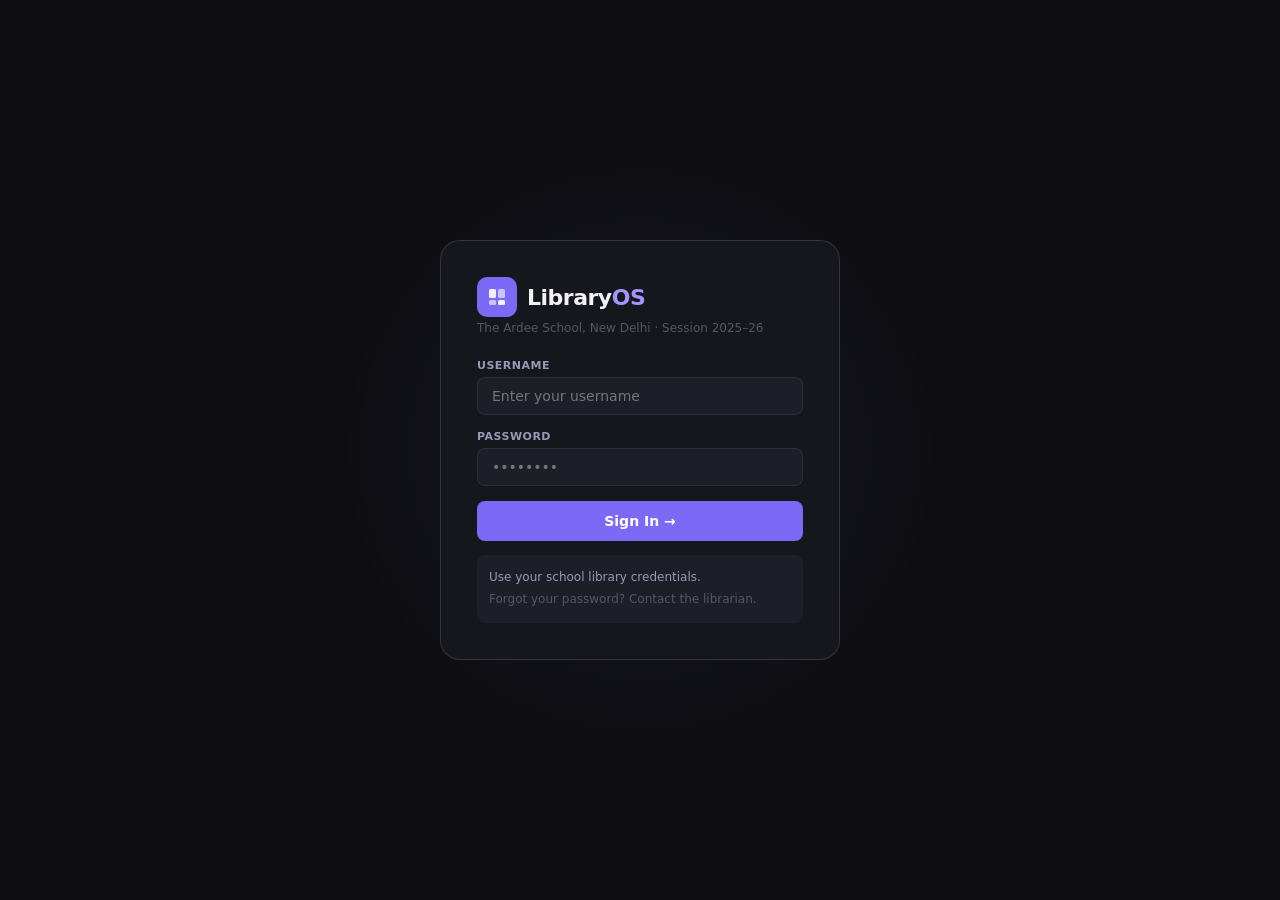
==== commit f3c303fe: "Add files via upload" ====
--- a/index.html
+++ b/index.html
@@ -6,211 +6,175 @@
 <title>Library OS — The Ardee School</title>
 <style>
 *,*::before,*::after{box-sizing:border-box;margin:0;padding:0}
-:root{--bg:#0e0e12;--bg2:#16161d;--bg3:#1e1e28;--bg4:#252532;--text:#f0f0f5;--text2:#9999b8;--text3:#55556a;--accent:#7c6af7;--accent2:#a594ff;--green:#22c97a;--red:#f0565a;--amber:#f5a623;--blue:#4ea8de;--border:rgba(255,255,255,0.07);--border2:rgba(255,255,255,0.13);--radius:12px;--r2:8px;--shadow:0 4px 24px rgba(0,0,0,.4)}
-[data-theme=light]{--bg:#f4f4f9;--bg2:#fff;--bg3:#eeeef6;--bg4:#e3e3ef;--text:#131320;--text2:#56567a;--text3:#aaaacc;--border:rgba(0,0,0,0.07);--border2:rgba(0,0,0,0.13);--shadow:0 4px 20px rgba(0,0,0,.1)}
+:root{--bg:#0e0e12;--bg2:#16161d;--bg3:#1e1e28;--bg4:#252532;--text:#f0f0f5;--text2:#9999b8;--text3:#55556a;--accent:#7c6af7;--accent2:#a594ff;--green:#22c97a;--red:#f0565a;--amber:#f5a623;--blue:#4ea8de;--border:rgba(255,255,255,.07);--border2:rgba(255,255,255,.13);--radius:12px;--r2:8px;--shadow:0 4px 24px rgba(0,0,0,.4)}
+[data-theme=light]{--bg:#f4f4f9;--bg2:#fff;--bg3:#eeeef6;--bg4:#e3e3ef;--text:#131320;--text2:#56567a;--text3:#aaaacc;--border:rgba(0,0,0,.07);--border2:rgba(0,0,0,.13);--shadow:0 4px 20px rgba(0,0,0,.1)}
 html,body{height:100%;background:var(--bg);color:var(--text);font-family:'Segoe UI',system-ui,sans-serif;font-size:14px;overflow:hidden}
 input,select,button{font-family:inherit;font-size:14px}
 button{cursor:pointer;border:none;background:none}
 ::-webkit-scrollbar{width:4px;height:4px}
 ::-webkit-scrollbar-thumb{background:var(--text3);border-radius:2px}
-/* NOTIF */
 #notif-wrap{position:fixed;top:16px;right:16px;z-index:9999;display:flex;flex-direction:column;gap:8px;pointer-events:none}
 .notif{background:var(--bg2);border:1px solid var(--border2);border-radius:var(--r2);padding:12px 16px;min-width:260px;max-width:320px;display:flex;align-items:flex-start;gap:10px;box-shadow:var(--shadow);animation:slideIn .25s ease;pointer-events:all;transition:opacity .3s,transform .3s}
 .notif.out{opacity:0;transform:translateX(16px)}
 .notif-dot{width:8px;height:8px;border-radius:50%;margin-top:4px;flex-shrink:0}
-.notif-body{flex:1}
-.notif-title{font-weight:600;font-size:13px}
-.notif-msg{font-size:12px;color:var(--text2);margin-top:2px}
-.notif.success .notif-dot{background:var(--green)}
-.notif.error   .notif-dot{background:var(--red)}
-.notif.info    .notif-dot{background:var(--accent2)}
-.notif.warn    .notif-dot{background:var(--amber)}
+.notif-body{flex:1}.notif-title{font-weight:600;font-size:13px}.notif-msg{font-size:12px;color:var(--text2);margin-top:2px}
+.notif.success .notif-dot{background:var(--green)}.notif.error .notif-dot{background:var(--red)}.notif.info .notif-dot{background:var(--accent2)}.notif.warn .notif-dot{background:var(--amber)}
 @keyframes slideIn{from{opacity:0;transform:translateX(16px)}to{opacity:1;transform:none}}
-/* AUTH */
 #auth-screen{position:fixed;inset:0;z-index:100;background:var(--bg);display:flex;align-items:center;justify-content:center;padding:16px;overflow:auto}
 .auth-glow{position:fixed;width:600px;height:600px;border-radius:50%;background:radial-gradient(circle,rgba(124,106,247,.12) 0%,transparent 70%);pointer-events:none;top:50%;left:50%;transform:translate(-50%,-50%)}
 .auth-box{background:var(--bg2);border:1px solid var(--border2);border-radius:20px;padding:36px;width:100%;max-width:400px;position:relative;z-index:1}
 .auth-logo{display:flex;align-items:center;gap:10px;margin-bottom:4px}
 .auth-logo-icon{width:40px;height:40px;background:var(--accent);border-radius:10px;display:flex;align-items:center;justify-content:center}
-.auth-logo-name{font-size:22px;font-weight:800;letter-spacing:-0.5px}
+.auth-logo-name{font-size:22px;font-weight:800;letter-spacing:-.5px}
 .auth-logo-name span{color:var(--accent2)}
 .auth-sub{font-size:12px;color:var(--text3);margin-bottom:24px}
+.auth-hint{margin-top:14px;padding:12px;background:var(--bg3);border-radius:var(--r2);font-size:12px;color:var(--text2);line-height:1.8}
 .form-group{margin-bottom:15px}
 .form-label{display:block;font-size:11px;font-weight:600;color:var(--text2);margin-bottom:5px;text-transform:uppercase;letter-spacing:.5px}
 .form-input,.form-select{width:100%;background:var(--bg3);border:1px solid var(--border);border-radius:var(--r2);padding:10px 14px;color:var(--text);outline:none;transition:.2s;-webkit-appearance:none}
 .form-input:focus,.form-select:focus{border-color:var(--accent);box-shadow:0 0 0 3px rgba(124,106,247,.15)}
 .btn-primary{width:100%;padding:12px;background:var(--accent);color:#fff;border-radius:var(--r2);font-weight:700;font-size:14px;transition:.2s}
 .btn-primary:hover{background:var(--accent2);transform:translateY(-1px)}
-.auth-demo{margin-top:14px;padding:12px;background:var(--bg3);border-radius:var(--r2);font-size:12px;color:var(--text2);line-height:1.8}
-.auth-demo strong{color:var(--accent2)}
-/* APP */
 #app{display:none;height:100vh;flex-direction:column}
 #app.visible{display:flex}
-/* TOPBAR */
-.topbar{height:52px;background:var(--bg2);border-bottom:1px solid var(--border);display:flex;align-items:center;padding:0 16px;gap:8px;flex-shrink:0;z-index:50;overflow-x:auto}
+.topbar{height:52px;background:var(--bg2);border-bottom:1px solid var(--border);display:flex;align-items:center;padding:0 14px;gap:6px;flex-shrink:0;z-index:50;overflow-x:auto}
 .topbar::-webkit-scrollbar{height:0}
 .topbar-logo{display:flex;align-items:center;gap:8px;margin-right:6px;flex-shrink:0}
 .topbar-logo-icon{width:26px;height:26px;background:var(--accent);border-radius:7px;display:flex;align-items:center;justify-content:center}
 .topbar-logo-name{font-weight:800;font-size:15px;letter-spacing:-.3px;white-space:nowrap}
 .topbar-logo-name span{color:var(--accent2)}
 .topbar-nav{display:flex;gap:1px}
-.nav-btn{padding:5px 10px;border-radius:6px;font-size:12px;font-weight:500;color:var(--text2);transition:.15s;white-space:nowrap;position:relative}
-.nav-btn:hover{background:var(--bg3);color:var(--text)}
-.nav-btn.active{background:var(--bg3);color:var(--text)}
+.nav-btn{padding:5px 9px;border-radius:6px;font-size:12px;font-weight:500;color:var(--text2);transition:.15s;white-space:nowrap;position:relative}
+.nav-btn:hover{background:var(--bg3);color:var(--text)}.nav-btn.active{background:var(--bg3);color:var(--text);font-weight:600}
 .topbar-right{display:flex;align-items:center;gap:6px;margin-left:auto;flex-shrink:0}
 .theme-btn{width:30px;height:30px;border-radius:8px;background:var(--bg3);display:flex;align-items:center;justify-content:center;color:var(--text2);transition:.15s}
 .theme-btn:hover{background:var(--bg4);color:var(--text)}
 .user-badge{display:flex;align-items:center;gap:6px;padding:3px 10px 3px 3px;background:var(--bg3);border-radius:20px}
 .user-avatar{width:24px;height:24px;border-radius:50%;background:var(--accent);display:flex;align-items:center;justify-content:center;font-size:11px;font-weight:700;color:#fff}
-.user-name{font-size:12px;font-weight:600}
-.user-role{font-size:10px;color:var(--accent2);font-weight:500}
+.user-name{font-size:12px;font-weight:600}.user-role{font-size:10px;color:var(--accent2);font-weight:500}
 .logout-btn{padding:5px 10px;border-radius:6px;font-size:12px;font-weight:500;color:var(--text2);background:var(--bg3);transition:.15s}
 .logout-btn:hover{background:var(--red);color:#fff}
-/* CONTENT */
 .content-area{flex:1;overflow-y:auto;padding:20px}
 .panel{display:none}.panel.active{display:block;animation:fadeUp .2s ease}
 @keyframes fadeUp{from{opacity:0;transform:translateY(6px)}to{opacity:1;transform:none}}
-/* STATS */
-.stats-grid{display:grid;grid-template-columns:repeat(auto-fit,minmax(150px,1fr));gap:10px;margin-bottom:20px}
-.stat-card{background:var(--bg2);border:1px solid var(--border);border-radius:var(--radius);padding:16px 18px;transition:.2s}
+.stats-grid{display:grid;grid-template-columns:repeat(auto-fit,minmax(140px,1fr));gap:10px;margin-bottom:20px}
+.stat-card{background:var(--bg2);border:1px solid var(--border);border-radius:var(--radius);padding:15px 17px;transition:.2s}
 .stat-card:hover{transform:translateY(-1px);box-shadow:var(--shadow)}
-.stat-label{font-size:10px;font-weight:700;text-transform:uppercase;letter-spacing:.6px;color:var(--text2);margin-bottom:5px}
-.stat-value{font-size:28px;font-weight:800;line-height:1}
-.stat-sub{font-size:11px;color:var(--text3);margin-top:3px}
-/* SECTIONS */
+.stat-label{font-size:10px;font-weight:700;text-transform:uppercase;letter-spacing:.6px;color:var(--text2);margin-bottom:4px}
+.stat-value{font-size:26px;font-weight:800;line-height:1}.stat-sub{font-size:11px;color:var(--text3);margin-top:3px}
 .section-head{display:flex;align-items:center;gap:10px;margin-bottom:14px;flex-wrap:wrap}
-.section-title{font-size:17px;font-weight:700}
-.ml-auto{margin-left:auto}
-/* BADGES */
+.section-title{font-size:17px;font-weight:700}.ml-auto{margin-left:auto}
 .badge{display:inline-flex;align-items:center;padding:2px 8px;border-radius:20px;font-size:11px;font-weight:600}
-.badge-green{background:rgba(34,201,122,.15);color:var(--green)}
-.badge-red{background:rgba(240,86,90,.15);color:var(--red)}
-.badge-amber{background:rgba(245,166,35,.15);color:var(--amber)}
-.badge-blue{background:rgba(78,168,222,.15);color:var(--blue)}
+.badge-green{background:rgba(34,201,122,.15);color:var(--green)}.badge-red{background:rgba(240,86,90,.15);color:var(--red)}
+.badge-amber{background:rgba(245,166,35,.15);color:var(--amber)}.badge-blue{background:rgba(78,168,222,.15);color:var(--blue)}
 .badge-purple{background:rgba(124,106,247,.15);color:var(--accent2)}
-/* BUTTONS */
-.btn-sm{padding:7px 14px;border-radius:var(--r2);font-size:12px;font-weight:600;transition:.15s;display:inline-flex;align-items:center;gap:5px}
-.btn-accent{background:var(--accent);color:#fff}
-.btn-accent:hover{background:var(--accent2)}
-.btn-outline{background:var(--bg2);border:1px solid var(--border2);color:var(--text)}
-.btn-outline:hover{background:var(--bg3)}
+.btn-sm{padding:7px 13px;border-radius:var(--r2);font-size:12px;font-weight:600;transition:.15s;display:inline-flex;align-items:center;gap:5px}
+.btn-accent{background:var(--accent);color:#fff}.btn-accent:hover{background:var(--accent2)}
+.btn-outline{background:var(--bg2);border:1px solid var(--border2);color:var(--text)}.btn-outline:hover{background:var(--bg3)}
 .btn-outline:disabled{opacity:.4;cursor:not-allowed}
-.btn-danger{background:rgba(240,86,90,.12);color:var(--red);border:1px solid rgba(240,86,90,.2)}
-.btn-danger:hover{background:rgba(240,86,90,.2)}
-.btn-green{background:rgba(34,201,122,.12);color:var(--green);border:1px solid rgba(34,201,122,.2)}
-.btn-green:hover{background:rgba(34,201,122,.2)}
-/* SORT */
+.btn-danger{background:rgba(240,86,90,.12);color:var(--red);border:1px solid rgba(240,86,90,.2)}.btn-danger:hover{background:rgba(240,86,90,.2)}
+.btn-green{background:rgba(34,201,122,.12);color:var(--green);border:1px solid rgba(34,201,122,.2)}.btn-green:hover{background:rgba(34,201,122,.2)}
 .sort-btns{display:flex;gap:5px;margin-bottom:12px;flex-wrap:wrap}
 .sort-btn{padding:4px 10px;border-radius:20px;font-size:12px;font-weight:500;background:var(--bg2);border:1px solid var(--border);color:var(--text2);transition:.15s}
 .sort-btn:hover,.sort-btn.active{background:var(--accent);border-color:var(--accent);color:#fff}
-/* SEARCH */
 .search-bar{display:flex;gap:7px;margin-bottom:14px;flex-wrap:wrap}
 .search-input-wrap{position:relative;flex:1;min-width:200px}
 .search-icon{position:absolute;left:10px;top:50%;transform:translateY(-50%);color:var(--text3);pointer-events:none;font-size:13px}
 .search-input,.filter-select{background:var(--bg2);border:1px solid var(--border);border-radius:var(--r2);padding:8px 12px;color:var(--text);outline:none;transition:.2s;-webkit-appearance:none}
-.search-input{padding-left:32px;width:100%}
-.search-input:focus,.filter-select:focus{border-color:var(--accent)}
-/* BOOKS GRID */
+.search-input{padding-left:32px;width:100%}.search-input:focus,.filter-select:focus{border-color:var(--accent)}
 .books-grid{display:grid;grid-template-columns:repeat(auto-fill,minmax(170px,1fr));gap:14px}
 .book-card{background:var(--bg2);border:1px solid var(--border);border-radius:var(--radius);overflow:hidden;transition:.2s;position:relative}
 .book-card:hover{border-color:var(--border2);transform:translateY(-2px);box-shadow:var(--shadow)}
-.book-card.highlight{border:2px solid var(--accent);box-shadow:0 0 0 3px rgba(124,106,247,.2)}
+.book-card.highlight{border:2px solid var(--accent)!important;box-shadow:0 0 0 3px rgba(124,106,247,.2)}
 .book-cover{width:100%;height:130px;object-fit:cover;display:block;cursor:pointer}
 .book-cover-placeholder{width:100%;height:130px;background:linear-gradient(135deg,var(--bg3),var(--bg4));display:flex;align-items:center;justify-content:center;font-size:36px;color:var(--text3);cursor:pointer}
-.book-info{padding:10px}
-.book-title{font-weight:700;font-size:13px;line-height:1.3;margin-bottom:2px;cursor:pointer}
-.book-title:hover{color:var(--accent2)}
-.book-author{font-size:12px;color:var(--text2);margin-bottom:6px}
-.book-meta{display:flex;align-items:center;justify-content:space-between;flex-wrap:wrap;gap:3px;margin-bottom:8px}
-.book-actions{display:flex;gap:4px}
-.book-actions .btn-sm{flex:1;justify-content:center;font-size:11px;padding:5px 0}
+.book-info{padding:10px}.book-title{font-weight:700;font-size:13px;line-height:1.3;margin-bottom:2px;cursor:pointer}
+.book-title:hover{color:var(--accent2)}.book-author{font-size:12px;color:var(--text2);margin-bottom:6px}
+.book-meta{display:flex;align-items:center;flex-wrap:wrap;gap:3px;margin-bottom:7px}
+.book-actions{display:flex;gap:4px}.book-actions .btn-sm{flex:1;justify-content:center;font-size:11px;padding:5px 0}
 .fav-btn{position:absolute;top:7px;right:7px;width:26px;height:26px;border-radius:50%;background:rgba(0,0,0,.45);display:flex;align-items:center;justify-content:center;font-size:13px;transition:.2s}
-.fav-btn:hover{background:rgba(0,0,0,.65);transform:scale(1.1)}
-.fav-btn.active{color:#fbbf24}
-/* TABLE */
+.fav-btn:hover{background:rgba(0,0,0,.65);transform:scale(1.1)}.fav-btn.active{color:#fbbf24}
 .table-wrap{background:var(--bg2);border:1px solid var(--border);border-radius:var(--radius);overflow:hidden;overflow-x:auto}
 table{width:100%;border-collapse:collapse;min-width:500px}
 thead{background:var(--bg3)}
 th{padding:10px 14px;text-align:left;font-size:11px;font-weight:700;text-transform:uppercase;letter-spacing:.5px;color:var(--text2);white-space:nowrap}
 td{padding:10px 14px;font-size:13px;border-top:1px solid var(--border);vertical-align:middle}
-tr:hover td{background:rgba(255,255,255,.02)}
-.overdue-row td{background:rgba(240,86,90,.04)!important}
-/* MODAL */
-.modal-overlay{position:fixed;inset:0;background:rgba(0,0,0,.6);z-index:200;display:none;align-items:center;justify-content:center;padding:16px;backdrop-filter:blur(4px)}
+tr:hover td{background:rgba(255,255,255,.02)}.overdue-row td{background:rgba(240,86,90,.04)!important}
+.modal-overlay{position:fixed;inset:0;background:rgba(0,0,0,.65);z-index:200;display:none;align-items:center;justify-content:center;padding:16px;backdrop-filter:blur(4px)}
 .modal-overlay.open{display:flex}
-.modal{background:var(--bg2);border:1px solid var(--border2);border-radius:18px;width:100%;max-width:520px;max-height:90vh;overflow-y:auto;padding:26px;position:relative;animation:modalIn .2s ease}
+.modal{background:var(--bg2);border:1px solid var(--border2);border-radius:18px;width:100%;max-width:540px;max-height:90vh;overflow-y:auto;padding:26px;position:relative;animation:modalIn .2s ease}
 @keyframes modalIn{from{opacity:0;transform:translateY(10px)}to{opacity:1;transform:none}}
-.modal-title{font-size:19px;font-weight:700;margin-bottom:18px}
+.modal-title{font-size:19px;font-weight:800;margin-bottom:18px}
 .modal-close{position:absolute;top:14px;right:14px;width:28px;height:28px;border-radius:50%;background:var(--bg3);display:flex;align-items:center;justify-content:center;color:var(--text2);font-size:16px;transition:.15s}
 .modal-close:hover{background:var(--bg4);color:var(--text)}
 .form-row{display:grid;grid-template-columns:1fr 1fr;gap:10px}
 .form-actions{display:flex;gap:8px;margin-top:18px;justify-content:flex-end}
 .form-actions button{min-width:90px}
-/* SCANNER */
 .scanner-bar{background:var(--bg2);border:1px solid var(--accent);border-radius:var(--radius);padding:12px 18px;margin-bottom:18px;display:flex;align-items:center;gap:10px}
 .scanner-input{flex:1;background:transparent;border:none;color:var(--text);font-size:15px;font-weight:500;outline:none}
-.scanner-input::placeholder{color:var(--text3)}
-.scanner-hint{font-size:12px;color:var(--text2);white-space:nowrap}
-/* RECENT */
+.scanner-input::placeholder{color:var(--text3)}.scanner-hint{font-size:12px;color:var(--text2);white-space:nowrap}
 .recent-scroll{display:flex;gap:10px;overflow-x:auto;padding-bottom:8px;margin-bottom:20px}
 .recent-scroll::-webkit-scrollbar{height:3px}
-.recent-card{background:var(--bg2);border:1px solid var(--border);border-radius:var(--radius);padding:10px;min-width:150px;max-width:150px;flex-shrink:0;cursor:pointer;transition:.2s}
+.recent-card{background:var(--bg2);border:1px solid var(--border);border-radius:var(--radius);padding:10px;min-width:148px;max-width:148px;flex-shrink:0;cursor:pointer;transition:.2s}
 .recent-card:hover{border-color:var(--border2);transform:translateY(-1px)}
-.recent-cover{width:100%;height:85px;border-radius:6px;object-fit:cover;display:block;margin-bottom:7px}
-.recent-cover-ph{width:100%;height:85px;border-radius:6px;background:var(--bg3);display:flex;align-items:center;justify-content:center;font-size:26px;margin-bottom:7px;color:var(--text3)}
-.recent-title{font-weight:700;font-size:12px;line-height:1.3}
-.recent-author{font-size:11px;color:var(--text2);margin-top:2px}
-/* HISTORY */
+.recent-cover{width:100%;height:83px;border-radius:6px;object-fit:cover;display:block;margin-bottom:7px}
+.recent-cover-ph{width:100%;height:83px;border-radius:6px;background:var(--bg3);display:flex;align-items:center;justify-content:center;font-size:26px;margin-bottom:7px;color:var(--text3)}
+.recent-title{font-weight:700;font-size:12px;line-height:1.3}.recent-author{font-size:11px;color:var(--text2);margin-top:2px}
 .history-list{display:flex;flex-direction:column;gap:7px}
 .history-item{background:var(--bg2);border:1px solid var(--border);border-radius:var(--r2);padding:11px 14px;display:flex;align-items:center;gap:10px;transition:.15s}
 .history-item:hover{border-color:var(--border2)}
 .history-icon{width:34px;height:34px;border-radius:8px;display:flex;align-items:center;justify-content:center;font-size:15px;flex-shrink:0}
-.history-title{font-weight:600;font-size:13px}
-.history-meta{font-size:12px;color:var(--text2);margin-top:2px}
+.history-title{font-weight:600;font-size:13px}.history-meta{font-size:12px;color:var(--text2);margin-top:2px}
 .notif-unread{border-left:3px solid var(--accent)!important;background:rgba(124,106,247,.04)!important}
-/* PROFILE */
 .profile-header{background:var(--bg2);border:1px solid var(--border);border-radius:var(--radius);padding:22px;margin-bottom:20px;display:flex;align-items:center;gap:18px;flex-wrap:wrap}
 .profile-avatar{width:60px;height:60px;border-radius:50%;background:var(--accent);display:flex;align-items:center;justify-content:center;font-size:22px;font-weight:800;color:#fff;flex-shrink:0}
-.profile-name{font-size:20px;font-weight:800}
-.profile-id{font-size:13px;color:var(--text2);margin-top:2px}
+.profile-name{font-size:20px;font-weight:800}.profile-id{font-size:13px;color:var(--text2);margin-top:2px}
 .profile-stats{display:flex;gap:20px;margin-top:10px;flex-wrap:wrap}
-.profile-stat-n{font-size:20px;font-weight:800;color:var(--accent2)}
-.profile-stat-l{font-size:11px;color:var(--text2)}
+.profile-stat-n{font-size:20px;font-weight:800;color:var(--accent2)}.profile-stat-l{font-size:11px;color:var(--text2)}
 .profile-info-pill{background:var(--bg3);border:1px solid var(--border);border-radius:20px;padding:4px 12px;font-size:12px;color:var(--text2);font-family:monospace}
-/* BANNERS */
-.overdue-banner{background:rgba(240,86,90,.1);border:1px solid rgba(240,86,90,.25);border-radius:var(--r2);padding:11px 15px;margin-bottom:14px;display:flex;align-items:center;gap:8px;font-size:13px;color:var(--red)}
-/* EMPTY */
-.empty-state{text-align:center;padding:40px 20px;color:var(--text2)}
-.empty-icon{font-size:36px;margin-bottom:10px}
+.overdue-banner{background:rgba(240,86,90,.1);border:1px solid rgba(240,86,90,.25);border-radius:var(--r2);padding:11px 15px;margin-bottom:14px;display:flex;align-items:center;gap:8px;font-size:13px;color:var(--red);flex-wrap:wrap}
+.empty-state{text-align:center;padding:40px 20px;color:var(--text2)}.empty-icon{font-size:36px;margin-bottom:10px}
 .empty-title{font-size:15px;font-weight:700;color:var(--text);margin-bottom:5px}
-/* SETTINGS */
 .settings-card{background:var(--bg2);border:1px solid var(--border);border-radius:var(--radius);padding:16px;margin-bottom:12px}
-.settings-row{display:flex;align-items:center;justify-content:space-between;padding:10px 0;border-bottom:1px solid var(--border)}
+.settings-row{display:flex;align-items:center;justify-content:space-between;padding:10px 0;border-bottom:1px solid var(--border);gap:12px}
 .settings-row:last-child{border-bottom:none}
-.settings-label{font-weight:600;font-size:13px}
-.settings-desc{font-size:12px;color:var(--text2);margin-top:2px}
-.toggle{position:relative;display:inline-block;width:44px;height:24px}
+.settings-label{font-weight:600;font-size:13px}.settings-desc{font-size:12px;color:var(--text2);margin-top:2px}
+.toggle{position:relative;display:inline-block;width:44px;height:24px;flex-shrink:0}
 .toggle input{opacity:0;width:0;height:0}
 .toggle-slider{position:absolute;inset:0;background:var(--bg4);border-radius:12px;transition:.2s;cursor:pointer}
 .toggle-slider:before{content:'';position:absolute;width:18px;height:18px;left:3px;top:3px;background:#fff;border-radius:50%;transition:.2s}
 .toggle input:checked+.toggle-slider{background:var(--accent)}
 .toggle input:checked+.toggle-slider:before{transform:translateX(20px)}
-/* RESPONSIVE */
+/* ANNOUNCEMENTS */
+.ann-card{background:var(--bg2);border:1px solid var(--border);border-radius:var(--r2);padding:12px 14px;margin-bottom:8px;display:flex;align-items:flex-start;gap:10px}
+.ann-card.ann-info{border-left:3px solid var(--blue)}
+.ann-card.ann-warn{border-left:3px solid var(--amber);background:rgba(245,166,35,.05)}
+.ann-card.ann-success{border-left:3px solid var(--green);background:rgba(34,201,122,.05)}
+.ann-card.ann-urgent{border-left:3px solid var(--red);background:rgba(240,86,90,.05)}
+.ann-card.ann-expired{opacity:.5}
+.ann-icon{font-size:18px;flex-shrink:0;margin-top:1px}
+.ann-title{font-weight:600;font-size:13px}.ann-msg{font-size:12px;color:var(--text2);margin-top:3px}
+/* SIMILAR BOOKS */
+.similar-card{background:var(--bg3);border:1px solid var(--border);border-radius:var(--r2);padding:8px 12px;min-width:120px;max-width:150px;flex-shrink:0;cursor:pointer;font-size:12px;font-weight:500;transition:.15s}
+.similar-card:hover{border-color:var(--accent2);background:var(--bg4)}.similar-emoji{font-size:18px;margin-bottom:3px}.similar-title{line-height:1.3}
+/* WISHLIST */
+.wish-card{background:var(--bg3);border:1px solid var(--border);border-radius:var(--r2);padding:7px 12px;font-size:12px;font-weight:500;cursor:pointer;display:inline-flex;align-items:center;gap:6px;margin:4px;transition:.15s}
+.wish-card:hover{border-color:var(--accent2);color:var(--accent2)}
+/* BORROW PREVIEW */
+.borrow-book-preview{background:var(--bg3);border-radius:8px;padding:12px;display:flex;gap:12px;align-items:center;margin-bottom:4px}
 @media(max-width:640px){
-  .content-area{padding:12px}
-  .form-row{grid-template-columns:1fr}
+  .content-area{padding:12px}.form-row{grid-template-columns:1fr}
   .books-grid{grid-template-columns:repeat(auto-fill,minmax(145px,1fr));gap:10px}
-  .topbar{padding:0 10px;gap:5px}
-  .user-name,.user-role{display:none}
-  .profile-header{flex-direction:column;text-align:center}
-  .profile-stats{justify-content:center}
+  .topbar{padding:0 10px;gap:4px}.user-name,.user-role{display:none}
+  .profile-header{flex-direction:column;text-align:center}.profile-stats{justify-content:center}
+  .stats-grid{grid-template-columns:repeat(2,1fr)}
 }
 </style>
 </head>
 <body>
 <div id="notif-wrap"></div>
 
-<!-- AUTH -->
+<!-- AUTH: No password hint for admin shown here -->
 <div id="auth-screen">
   <div class="auth-glow"></div>
   <div class="auth-box">
@@ -225,7 +189,7 @@
       </div>
       <div class="auth-logo-name">Library<span>OS</span></div>
     </div>
-    <div class="auth-sub">The Ardee School, New Delhi</div>
+    <div class="auth-sub">The Ardee School, New Delhi · Session 2025–26</div>
     <div class="form-group">
       <label class="form-label">Username</label>
       <input class="form-input" id="login-user" placeholder="Enter your username" autocomplete="off" onkeydown="if(event.key==='Enter')doLogin()"/>
@@ -235,9 +199,8 @@
       <input class="form-input" type="password" id="login-pass" placeholder="••••••••" onkeydown="if(event.key==='Enter')doLogin()"/>
     </div>
     <button class="btn-primary" onclick="doLogin()">Sign In →</button>
-    <div class="auth-demo">
-      <strong>Librarian:</strong> librarian / Library@2024<br>
-      <span style="font-size:11px;color:var(--text3)">Forgot password? Contact the librarian.</span>
+    <div class="auth-hint">Use your school library credentials.<br>
+      <span style="color:var(--text3)">Forgot your password? Contact the librarian.</span>
     </div>
   </div>
 </div>
@@ -260,15 +223,17 @@
       <button class="nav-btn active" onclick="showPanel('dashboard')" id="nav-dashboard">Dashboard</button>
       <button class="nav-btn" onclick="showPanel('books')" id="nav-books">Books</button>
       <button class="nav-btn" onclick="showPanel('borrow')" id="nav-borrow">Borrows</button>
+      <button class="nav-btn" onclick="showPanel('fines')" id="nav-fines">Fines</button>
       <button class="nav-btn" onclick="showPanel('requests')" id="nav-requests">🔖 Requests</button>
+      <button class="nav-btn" onclick="showPanel('notices')" id="nav-notices">📢 Notices</button>
       <button class="nav-btn" onclick="showPanel('profile')" id="nav-profile">My Profile</button>
-      <button class="nav-btn" onclick="showPanel('settings')" id="nav-settings">Settings</button>
+      <button class="nav-btn" onclick="showPanel('settings')" id="nav-settings">⚙️</button>
       <button class="nav-btn admin-only" onclick="showPanel('admin')" id="nav-admin">Admin</button>
       <button class="nav-btn admin-only" onclick="showPanel('students')" id="nav-students">Students</button>
+      <button class="nav-btn admin-only" onclick="showPanel('catalogue')" id="nav-catalogue">Catalogue</button>
       <button class="nav-btn admin-only" onclick="showPanel('reports')" id="nav-reports">Reports</button>
       <button class="nav-btn admin-only" onclick="showPanel('libnotifs')" id="nav-libnotifs" style="position:relative">
-        🔔 Alerts
-        <span id="lib-notif-badge" style="display:none;position:absolute;top:2px;right:2px;min-width:16px;height:16px;border-radius:8px;background:var(--red);color:#fff;font-size:10px;font-weight:700;align-items:center;justify-content:center;padding:0 3px">0</span>
+        🔔<span id="lib-notif-badge" style="display:none;position:absolute;top:1px;right:1px;min-width:15px;height:15px;border-radius:8px;background:var(--red);color:#fff;font-size:9px;font-weight:700;align-items:center;justify-content:center;padding:0 3px">0</span>
       </button>
     </nav>
     <div class="topbar-right">
@@ -284,12 +249,14 @@
   </div>
 
   <div class="content-area">
+
     <!-- DASHBOARD -->
     <div class="panel active" id="panel-dashboard">
-      <div class="section-head" style="margin-bottom:18px">
+      <div class="section-head" style="margin-bottom:16px">
         <div><div class="section-title" id="dash-greeting">Welcome!</div><div style="font-size:13px;color:var(--text2)" id="dash-date"></div></div>
       </div>
       <div class="stats-grid" id="stats-grid"></div>
+      <div id="ann-wrap"></div>
       <div id="overdue-wrap"></div>
       <div class="section-head"><div class="section-title">Recently Added</div></div>
       <div class="recent-scroll" id="recent-scroll"></div>
@@ -301,22 +268,19 @@
     <div class="panel" id="panel-books">
       <div class="scanner-bar">
         <span style="font-size:18px">📷</span>
-        <input class="scanner-input" id="scanner-input" placeholder="Scan or type ISBN to find a book instantly…" oninput="scanISBN(this.value)"/>
-        <span class="scanner-hint">ISBN scanner</span>
+        <input class="scanner-input" id="scanner-input" placeholder="Scan or type ISBN / Accession No. to find instantly…" oninput="scanISBN(this.value)"/>
+        <span class="scanner-hint">ISBN / Acc. No. scanner</span>
       </div>
       <div class="section-head">
         <div class="section-title">Book Catalog</div>
-        <div class="ml-auto"><button class="btn-sm btn-accent admin-only" onclick="openBookModal()">+ Add Book</button></div>
+        <div class="ml-auto" style="display:flex;gap:6px">
+          <button class="btn-sm btn-accent admin-only" onclick="openBookModal()">+ Add Book</button>
+        </div>
       </div>
       <div class="search-bar">
-        <div class="search-input-wrap">
-          <span class="search-icon">🔍</span>
-          <input class="search-input" id="book-search" placeholder="Search title, author or ISBN…" oninput="bkPage=0;renderBooks()"/>
-        </div>
+        <div class="search-input-wrap"><span class="search-icon">🔍</span><input class="search-input" id="book-search" placeholder="Search title, author, ISBN, accession no…" oninput="bkPage=0;renderBooks()"/></div>
         <select class="filter-select" id="filter-genre" onchange="bkPage=0;renderBooks()"><option value="">All Genres</option></select>
-        <select class="filter-select" id="filter-avail" onchange="bkPage=0;renderBooks()">
-          <option value="">All</option><option value="available">Available</option><option value="borrowed">Borrowed</option>
-        </select>
+        <select class="filter-select" id="filter-avail" onchange="bkPage=0;renderBooks()"><option value="">All</option><option value="available">Available</option><option value="borrowed">Borrowed</option></select>
       </div>
       <div class="sort-btns">
         <button class="sort-btn active" onclick="setSort('title',this)">A–Z</button>
@@ -341,8 +305,15 @@
       <div class="section-head">
         <div class="section-title">Active Borrows</div>
         <span id="active-borrow-count" class="badge badge-blue ml-auto">0</span>
+        <button class="btn-sm btn-outline admin-only" onclick="printBorrows()">🖨 Print</button>
       </div>
       <div id="borrow-list-wrap"></div>
+    </div>
+
+    <!-- FINES -->
+    <div class="panel" id="panel-fines">
+      <div class="section-head"><div class="section-title">💰 Fines</div></div>
+      <div id="fines-content"></div>
     </div>
 
     <!-- REQUESTS -->
@@ -351,10 +322,14 @@
       <div id="requests-content"></div>
     </div>
 
+    <!-- NOTICES -->
+    <div class="panel" id="panel-notices">
+      <div class="section-head"><div class="section-title">📢 Library Notices</div></div>
+      <div id="notices-content"></div>
+    </div>
+
     <!-- PROFILE -->
-    <div class="panel" id="panel-profile">
-      <div id="profile-content"></div>
-    </div>
+    <div class="panel" id="panel-profile"><div id="profile-content"></div></div>
 
     <!-- SETTINGS -->
     <div class="panel" id="panel-settings">
@@ -368,11 +343,8 @@
         <div class="section-title">All Active Borrows</div>
         <button class="btn-sm btn-outline ml-auto" onclick="printBorrows()">🖨 Print</button>
       </div>
-      <div id="admin-overdue-wrap" class="overdue-banner" style="display:none">⚠️ &nbsp;<span id="admin-overdue-count"></span> overdue book(s)</div>
-      <div class="table-wrap">
-        <table><thead><tr><th>Book</th><th>Student</th><th>Borrowed</th><th>Due</th><th>Status</th><th>Action</th></tr></thead>
-        <tbody id="admin-tbody"></tbody></table>
-      </div>
+      <div id="admin-overdue-wrap" class="overdue-banner" style="display:none">⚠️ &nbsp;<span id="admin-overdue-count"></span> overdue</div>
+      <div class="table-wrap"><table><thead><tr><th>Book</th><th>Student</th><th>Borrowed</th><th>Due / Fine</th><th>Status</th><th>Actions</th></tr></thead><tbody id="admin-tbody"></tbody></table></div>
     </div>
 
     <!-- STUDENTS -->
@@ -382,17 +354,24 @@
         <button class="btn-sm btn-accent ml-auto" onclick="openAddStudentModal()">+ Add Student</button>
       </div>
       <div style="display:flex;gap:8px;margin-bottom:14px;flex-wrap:wrap;align-items:center">
-        <div class="search-input-wrap" style="flex:1;min-width:200px">
-          <span class="search-icon">🔍</span>
-          <input class="search-input" placeholder="Search name, username, ID…" oninput="stuQ=this.value;renderStudents()"/>
-        </div>
+        <div class="search-input-wrap" style="flex:1;min-width:200px"><span class="search-icon">🔍</span><input class="search-input" placeholder="Search name, username, ID…" oninput="stuQ=this.value;renderStudents()"/></div>
         <select class="filter-select" id="stu-class-filter" onchange="stuClass=this.value;renderStudents()"><option value="">All Classes</option></select>
         <span id="stu-count" style="font-size:12px;color:var(--text2)"></span>
       </div>
-      <div class="table-wrap">
-        <table><thead><tr><th>Name</th><th>Student ID</th><th>Username</th><th>Password</th><th>Active</th><th>Total</th><th>Action</th></tr></thead>
-        <tbody id="students-tbody"></tbody></table>
+      <div class="table-wrap"><table><thead><tr><th>Name</th><th>Student ID</th><th>Username</th><th>Password</th><th>Borrowed</th><th>Total</th><th>Fines</th><th>Actions</th></tr></thead><tbody id="students-tbody"></tbody></table></div>
+    </div>
+
+    <!-- CATALOGUE -->
+    <div class="panel admin-panel" id="panel-catalogue">
+      <div class="section-head">
+        <div class="section-title">Full Catalogue</div>
+        <button class="btn-sm btn-outline ml-auto" onclick="exportCatalogue()">📥 Export CSV</button>
       </div>
+      <div style="display:flex;gap:8px;margin-bottom:14px;align-items:center;flex-wrap:wrap">
+        <div class="search-input-wrap" style="flex:1;min-width:200px"><span class="search-icon">🔍</span><input class="search-input" id="cat-search" placeholder="Search title, author, ISBN, acc. no…" oninput="renderCatalogue()"/></div>
+        <span id="cat-count" style="font-size:12px;color:var(--text2)"></span>
+      </div>
+      <div class="table-wrap"><table><thead><tr><th>Acc. No.</th><th>Title / Author</th><th>Genre</th><th>ISBN</th><th>Qty</th><th>Avail</th><th>Condition</th><th>Edit</th></tr></thead><tbody id="cat-tbody"></tbody></table></div>
     </div>
 
     <!-- REPORTS -->
@@ -404,7 +383,7 @@
     <!-- NOTIFICATIONS -->
     <div class="panel admin-panel" id="panel-libnotifs">
       <div class="section-head">
-        <div class="section-title">🔔 Librarian Notifications</div>
+        <div class="section-title">🔔 Librarian Alerts</div>
         <div class="ml-auto" style="display:flex;gap:7px">
           <button class="btn-sm btn-outline" onclick="markAllNotifsRead()">Mark all read</button>
           <button class="btn-sm btn-danger" onclick="clearAllNotifs()">Clear all</button>
@@ -427,13 +406,20 @@
     </div>
     <div class="form-row">
       <div class="form-group"><label class="form-label">Genre</label><input class="form-input" id="bm-genre" placeholder="e.g. Fiction"/></div>
+      <div class="form-group"><label class="form-label">Publisher</label><input class="form-input" id="bm-publisher" placeholder="Publisher name"/></div>
+    </div>
+    <div class="form-row">
       <div class="form-group"><label class="form-label">ISBN</label><input class="form-input" id="bm-isbn" placeholder="978-…"/></div>
+      <div class="form-group"><label class="form-label">Accession No.</label><input class="form-input" id="bm-accno" placeholder="e.g. 000001"/></div>
     </div>
     <div class="form-row">
       <div class="form-group"><label class="form-label">Year</label><input class="form-input" id="bm-year" type="number" placeholder="2024"/></div>
       <div class="form-group"><label class="form-label">Copies</label><input class="form-input" id="bm-qty" type="number" placeholder="1" min="1"/></div>
     </div>
-    <div class="form-group"><label class="form-label">Cover Image URL</label><input class="form-input" id="bm-cover" placeholder="https://…"/></div>
+    <div class="form-row">
+      <div class="form-group"><label class="form-label">Condition</label><select class="form-select" id="bm-cond"><option>Good</option><option>Fair</option><option>Poor</option><option>Damaged</option></select></div>
+      <div class="form-group"><label class="form-label">Cover Image URL</label><input class="form-input" id="bm-cover" placeholder="https://…"/></div>
+    </div>
     <div class="form-actions">
       <button class="btn-sm btn-outline" onclick="closeModal('book-modal')">Cancel</button>
       <button class="btn-sm btn-accent" onclick="saveBook()">Save Book</button>
@@ -450,19 +436,16 @@
       <label class="form-label">Issue to Student *</label>
       <select class="form-select" id="borrow-student-sel"></select>
     </div>
-    <div class="form-group">
-      <label class="form-label">Due Date</label>
-      <input class="form-input" id="bm-due" type="date"/>
-    </div>
+    <div class="form-group"><label class="form-label">Due Date</label><input class="form-input" id="bm-due" type="date"/></div>
     <div class="form-actions">
       <button class="btn-sm btn-outline" onclick="closeModal('borrow-modal')">Cancel</button>
-      <button class="btn-sm btn-accent" onclick="confirmBorrow()">Issue →</button>
+      <button class="btn-sm btn-accent" onclick="confirmBorrow()">Issue Book →</button>
     </div>
   </div>
 </div>
 
 <div class="modal-overlay" id="detail-modal">
-  <div class="modal">
+  <div class="modal" style="max-width:580px">
     <button class="modal-close" onclick="closeModal('detail-modal')">✕</button>
     <div id="detail-content"></div>
   </div>
@@ -480,7 +463,7 @@
       <div class="form-group"><label class="form-label">Username <small style="color:var(--text3)">(auto)</small></label><input class="form-input" id="as-user" placeholder="Auto-generated"/></div>
       <div class="form-group"><label class="form-label">Password <small style="color:var(--text3)">(auto)</small></label><input class="form-input" id="as-pass" placeholder="Auto-generated"/></div>
     </div>
-    <div id="as-result" style="display:none;background:var(--bg3);border-radius:8px;padding:14px;margin-top:10px;font-size:13px;line-height:1.8"></div>
+    <div id="as-result" style="display:none;background:var(--bg3);border-radius:8px;padding:14px;margin-top:10px;font-size:13px;line-height:1.9"></div>
     <div class="form-actions">
       <button class="btn-sm btn-outline" onclick="closeModal('add-student-modal')">Close</button>
       <button class="btn-sm btn-accent" onclick="addStudent()">Create Account</button>
@@ -554,14 +537,17 @@
   localStorage.setItem('bkN','29');
 }
 
-/* Library OS v3.0 — The Ardee School, New Delhi */
+/* ================================================================
+   Library OS v4.0 — The Ardee School, New Delhi
+   Complete school library management system
+================================================================ */
 'use strict';
 
 /* ── STORAGE ── */
 function sg(k,d){try{var v=localStorage.getItem(k);return v===null?d:JSON.parse(v);}catch(e){return d;}}
 function ss(k,v){try{localStorage.setItem(k,JSON.stringify(v));}catch(e){console.warn('ss',k,e);}}
 
-/* ── CHUNKED BOOKS: 8596 books in 29 keys of 300 each ── */
+/* ── CHUNKED BOOKS ── */
 function getBooks(){
   var n=parseInt(localStorage.getItem('bkN')||'0'),out=[];
   for(var i=0;i<n;i++){try{var c=localStorage.getItem('bk'+i);if(c)out=out.concat(JSON.parse(c));}catch(e){}}
@@ -576,36 +562,49 @@
 }
 
 /* ── STATE ── */
-var CU=null,sortMode='title',borrowBookId=null,bkPage=0,PER_PAGE=48,MAX_BORROW=3;
+var CU=null, sortMode='title', borrowBookId=null, bkPage=0;
+var PER_PAGE=48, MAX_BORROW=3, FINE_PER_DAY=1; /* fine in rupees */
 var _bc=null;
 
-/* ── SEED: version-stamped so every device always gets correct users ── */
+/* ── SEED ── */
+/* Users re-seeded on every version bump so GitHub Pages always works */
 function seedData(){
-  if(localStorage.getItem('losv')==='3')return;
+  if(localStorage.getItem('losv')==='4')return;
   ss('users',USERS_DATA);
   if(!parseInt(localStorage.getItem('bkN')||'0')){
     SEED_BOOKS();
-    ss('borrows',[]);ss('libnotifs',[]);ss('requests',[]);
+    ss('borrows',[]); ss('libnotifs',[]); ss('requests',[]);
+    ss('fines',[]); ss('renewals',[]); ss('announcements',[]);
+    ss('wishlist',[]); ss('conditions',{});
   }
-  localStorage.setItem('losv','3');
-  console.log('LibOS v3 seeded');
-}
-
-/* ── HELPERS ── */
+  localStorage.setItem('losv','4');
+  console.log('LibOS v4 seeded');
+}
+
+/* ── UTILS ── */
 function ge(id){return document.getElementById(id);}
 function esc(s){return s?(''+s).replace(/&/g,'&amp;').replace(/</g,'&lt;').replace(/>/g,'&gt;').replace(/"/g,'&quot;'):'';;}
 function fmt(d){try{return d?new Date(d).toLocaleDateString('en-IN',{day:'2-digit',month:'short',year:'numeric'}):'—';}catch(e){return d||'—';}}
 function todayISO(){return new Date().toISOString().split('T')[0];}
-function tomorrowISO(){var d=new Date();d.setDate(d.getDate()+1);return d.toISOString().split('T')[0];}
+function daysOverdue(dueDate){var diff=Math.floor((new Date()-new Date(dueDate))/(1000*60*60*24));return diff>0?diff:0;}
+function calcFine(dueDate){return daysOverdue(dueDate)*FINE_PER_DAY;}
+
 function genreEmoji(g){
   var m={'Science Fiction':'🚀','Fantasy':'🧙','Classic':'📜','Dystopian':'🌑','Non-Fiction':'📊',
     'Philosophy':'🤔','History':'🏛️','Mystery':'🔍','Fiction':'📖','Romance':'💕',
     'Horror':'👻','Biography':'👤','Science':'🔬','General':'📚','Reference':'📑',
-    'English':'📘','Physics':'⚛️','Art':'🎨','Spanish':'🌍','Hindi':'🇮🇳'};
+    'English':'📘','Physics':'⚛️','Art':'🎨','Spanish':'🌍','Hindi':'🇮🇳','Math':'📐'};
   return m[g]||'📚';
 }
-
-/* ── BORROW AVAILABILITY CACHE ── */
+function conditionBadge(cond){
+  var m={Good:'<span class="badge badge-green">Good</span>',
+    Fair:'<span class="badge badge-amber">Fair</span>',
+    Poor:'<span class="badge badge-red">Poor</span>',
+    Damaged:'<span class="badge badge-red">⚠️ Damaged</span>'};
+  return m[cond]||'';
+}
+
+/* ── BORROW CACHE ── */
 function getBC(){
   if(_bc)return _bc;
   var b=sg('borrows',[]),m={};
@@ -614,30 +613,36 @@
 }
 function clearBC(){_bc=null;}
 function avail(id,qty){return qty-(getBC()[id]||0);}
-
-/* ── GLOBAL ACTION ROUTER ── */
-/* All dynamic buttons use data-action + data-id instead of inline onclick */
-/* This completely avoids the quote-escaping bugs that broke every previous version */
+function myActiveCount(){return sg('borrows',[]).filter(function(b){return b.userId===CU.id&&!b.returnedAt;}).length;}
+
+/* ── GLOBAL CLICK ROUTER ── */
+/* Uses data-action + data-id to avoid all inline quote escaping bugs */
 document.addEventListener('click',function(e){
   var el=e.target.closest('[data-action]');
   if(!el||el.disabled)return;
   e.stopPropagation();
   var a=el.dataset.action,id=el.dataset.id,x=el.dataset.x;
-  ({
-    'detail':      function(){showBookDetail(id);},
-    'borrow':      function(){openBorrowModal(id,x);},
-    'editBook':    function(){openBookModal(id);},
-    'delBook':     function(){deleteBook(id);},
-    'fav':         function(){toggleFav(id);},
-    'return':      function(){returnBook(id);},
-    'aReturn':     function(){adminReturn(id);},
-    'readNotif':   function(){markNotifRead(id);},
-    'issueTo':     function(){issueToStudent(id);},
-    'fulfil':      function(){fulfillReq(id);},
-    'decline':     function(){declineReq(id);},
-    'reqBook':     function(){requestBook(id);},
-    'closeModal':  function(){closeModal(id);}
-  }[a]||function(){})();
+  var map={
+    'detail':    function(){showBookDetail(id);},
+    'borrow':    function(){openBorrowModal(id,x);},
+    'editBook':  function(){openBookModal(id);},
+    'delBook':   function(){deleteBook(id);},
+    'fav':       function(){toggleFav(id);},
+    'wish':      function(){toggleWishlist(id);},
+    'return':    function(){returnBook(id);},
+    'aReturn':   function(){adminReturnBook(id);},
+    'renew':     function(){renewBorrow(id);},
+    'readNotif': function(){markNotifRead(id);},
+    'issueTo':   function(){issueToStudent(id);},
+    'fulfil':    function(){fulfillReq(id);},
+    'decline':   function(){declineReq(id);},
+    'reqBook':   function(){requestBook(id);},
+    'payFine':   function(){payFine(id);},
+    'printSlip': function(){printOverdueSlip(id);},
+    'delAnn':    function(){deleteAnnouncement(id);},
+    'closeModal':function(){closeModal(id);}
+  };
+  if(map[a])map[a]();
 });
 
 /* ── TOAST ── */
@@ -648,23 +653,24 @@
   n.className='notif '+type;
   n.innerHTML='<div class="notif-dot"></div><div class="notif-body"><div class="notif-title">'+esc(title)+'</div>'+(msg?'<div class="notif-msg">'+esc(msg)+'</div>':'')+'</div>';
   w.appendChild(n);
-  setTimeout(function(){n.classList.add('out');setTimeout(function(){n.remove();},350);},3500);
+  setTimeout(function(){n.classList.add('out');setTimeout(function(){n.remove();},350);},3800);
 }
 
 /* ── AUTH ── */
 function doLogin(){
   var u=(ge('login-user').value||'').trim();
   var p=(ge('login-pass').value||'');
-  if(!u||!p){notify('Missing fields','Please enter username and password','error');return;}
+  if(!u||!p){notify('Missing fields','Please enter your username and password','error');return;}
   var users=sg('users',[]),found=null;
   for(var i=0;i<users.length;i++){if(users[i].username===u&&users[i].password===p){found=users[i];break;}}
-  if(!found){notify('Login failed','Incorrect username or password','error');return;}
-  CU=found;ss('session',found.id);enterApp();
+  if(!found){notify('Login failed','Username or password is incorrect','error');return;}
+  CU=found; ss('session',found.id); enterApp();
 }
 function doLogout(){
-  CU=null;ss('session',null);
+  CU=null; ss('session',null);
   ge('app').classList.remove('visible');
   ge('auth-screen').style.display='flex';
+  ge('login-user').value=''; ge('login-pass').value='';
   notify('Logged out','See you next time!','info');
 }
 function enterApp(){
@@ -675,6 +681,7 @@
   ge('topbar-role').textContent=CU.role==='admin'?'Librarian':'Student'+(CU.class?' · '+CU.class:'');
   var isAdmin=CU.role==='admin';
   document.querySelectorAll('.admin-only,.admin-panel').forEach(function(el){el.style.display=isAdmin?'':'none';});
+  checkDueReminders();
   showPanel('dashboard');
 }
 function tryRestoreSession(){
@@ -688,13 +695,14 @@
   document.querySelectorAll('.panel').forEach(function(p){p.classList.remove('active');});
   document.querySelectorAll('.nav-btn').forEach(function(b){b.classList.remove('active');});
   var p=ge('panel-'+name),b=ge('nav-'+name);
-  if(p)p.classList.add('active');
-  if(b)b.classList.add('active');
+  if(p)p.classList.add('active'); if(b)b.classList.add('active');
   updateNotifBadge();
-  ({dashboard:renderDash,books:renderBooks,borrow:renderBorrows,
-    profile:renderProfile,admin:renderAdmin,students:renderStudents,
-    reports:renderReports,requests:renderRequests,
-    libnotifs:renderLibNotifs,settings:renderSettings}[name]||function(){})();
+  var R={dashboard:renderDash,books:renderBooks,borrow:renderBorrows,
+    profile:renderProfile,settings:renderSettings,
+    admin:renderAdmin,students:renderStudents,reports:renderReports,
+    requests:renderRequests,libnotifs:renderLibNotifs,
+    fines:renderFines,notices:renderNotices,catalogue:renderCatalogue};
+  if(R[name])R[name]();
 }
 
 /* ── DASHBOARD ── */
@@ -709,60 +717,68 @@
   var overdue=active.filter(function(b){return new Date(b.dueDate)<now;});
   var tc=books.reduce(function(s,b){return s+b.qty;},0);
   ge('stats-grid').innerHTML=
-    statCard('Total Titles',books.length.toLocaleString(),'copies: '+tc,'var(--accent2)')+
-    statCard('Available',tc-active.length,'on shelf','var(--green)')+
-    statCard('Borrowed',active.length,'active loans','var(--blue)')+
-    statCard('Overdue',overdue.length,'need returning','var(--red)');
+    sc('Total Titles',books.length.toLocaleString(),tc+' total copies','var(--accent2)')+
+    sc('Available',tc-active.length,'copies on shelf','var(--green)')+
+    sc('Borrowed',active.length,'active loans','var(--blue)')+
+    sc('Overdue',overdue.length,'need returning','var(--red)');
+  /* Announcements */
+  var anns=sg('announcements',[]).filter(function(a){return !a.expires||new Date(a.expires)>now;});
+  var aw=ge('ann-wrap');
+  aw.innerHTML=anns.slice(0,3).map(function(a){
+    return '<div class="ann-card ann-'+a.type+'"><span class="ann-icon">'+({info:'📢',warn:'⚠️',success:'✅',urgent:'🚨'}[a.type]||'📢')+'</span><div class="ann-body"><div class="ann-title">'+esc(a.title)+'</div>'+(a.msg?'<div class="ann-msg">'+esc(a.msg)+'</div>':'')+'</div></div>';
+  }).join('');
+  /* Overdue banner */
   var ob=ge('overdue-wrap');
   if(CU.role==='student'){
     var mine=overdue.filter(function(b){return b.userId===CU.id;});
-    ob.innerHTML=mine.length?'<div class="overdue-banner">⚠️ You have <b>'+mine.length+'</b> overdue book(s)! Please return immediately.</div>':'';
+    var fines=mine.map(function(b){return calcFine(b.dueDate);}).reduce(function(s,v){return s+v;},0);
+    ob.innerHTML=mine.length?'<div class="overdue-banner">⚠️ You have <b>'+mine.length+'</b> overdue book(s)'+(fines?'. Fine: <b>₹'+fines+'</b>':'')+'</div>':'';
   }else{
-    ob.innerHTML=overdue.length?'<div class="overdue-banner">⚠️ <b>'+overdue.length+'</b> overdue book(s) across all students — <button class="btn-sm btn-danger" style="margin-left:8px" onclick="showPanel(\'admin\')">View all</button></div>':'';
+    ob.innerHTML=overdue.length?'<div class="overdue-banner">⚠️ <b>'+overdue.length+'</b> overdue book(s) &nbsp;<button class="btn-sm btn-danger" onclick="showPanel(\'fines\')">View Fines</button></div>':'';
   }
+  /* Recently added */
   var recent=books.slice().sort(function(a,b){return b.addedAt-a.addedAt;}).slice(0,12);
   ge('recent-scroll').innerHTML=recent.map(miniCard).join('');
+  /* My borrows */
   var myB=borrows.filter(function(b){return b.userId===CU.id&&!b.returnedAt;});
   var ml=ge('my-borrows-list');
-  if(!myB.length){
-    ml.innerHTML=emptyState('📭','No active borrows','Browse the catalog and borrow a book!');
-    return;
-  }
+  if(!myB.length){ml.innerHTML=empty('📭','No active borrows','Browse the catalog and borrow a book!');return;}
   ml.innerHTML='<div class="history-list">'+myB.map(function(b){
     var bk=books.find(function(x){return x.id===b.bookId;});
-    var late=new Date(b.dueDate)<now;
+    var late=new Date(b.dueDate)<now, fine=late?calcFine(b.dueDate):0;
+    var days=daysUntil(b.dueDate);
     return '<div class="history-item">'+
-      '<div class="history-icon" style="background:'+(late?'rgba(240,86,90,.15)':'rgba(78,168,222,.15)')+'">'+(late?'⚠️':'📖')+'</div>'+
+      '<div class="history-icon" style="background:'+(late?'rgba(240,86,90,.15)':days<=3?'rgba(245,166,35,.15)':'rgba(78,168,222,.15)')+'">'+(late?'⚠️':days<=3?'⏰':'📖')+'</div>'+
       '<div style="flex:1"><div class="history-title">'+(bk?esc(bk.title):'?')+'</div>'+
-      '<div class="history-meta">Due: '+fmt(b.dueDate)+(late?' <span class="badge badge-red">OVERDUE</span>':'')+'</div></div>'+
-      '<button class="btn-sm btn-green" data-action="return" data-id="'+b.id+'">Return</button></div>';
+      '<div class="history-meta">Due: '+fmt(b.dueDate)+(late?' <span class="badge badge-red">OVERDUE — Fine: ₹'+fine+'</span>':days<=3?' <span class="badge badge-amber">Due soon</span>':'')+'</div></div>'+
+      '<div style="display:flex;gap:5px">'+
+      '<button class="btn-sm btn-outline" data-action="renew" data-id="'+b.id+'" style="font-size:11px">Renew</button>'+
+      '<button class="btn-sm btn-green" data-action="return" data-id="'+b.id+'" style="font-size:11px">Return</button>'+
+      '</div></div>';
   }).join('')+'</div>';
 }
-function statCard(label,val,sub,color){
-  return '<div class="stat-card"><div class="stat-label">'+label+'</div><div class="stat-value" style="color:'+color+'">'+val+'</div><div class="stat-sub">'+sub+'</div></div>';
-}
+function sc(label,val,sub,color){return '<div class="stat-card"><div class="stat-label">'+label+'</div><div class="stat-value" style="color:'+color+'">'+val+'</div><div class="stat-sub">'+sub+'</div></div>';}
 function miniCard(b){
   var e=genreEmoji(b.genre);
   return '<div class="recent-card" data-action="detail" data-id="'+b.id+'">'+
     (b.cover?'<img class="recent-cover" src="'+esc(b.cover)+'" onerror="this.style.display=\'none\';this.nextSibling.style.display=\'flex\'"/><div class="recent-cover-ph" style="display:none">'+e+'</div>':'<div class="recent-cover-ph">'+e+'</div>')+
     '<div class="recent-title">'+esc(b.title)+'</div><div class="recent-author">'+esc(b.author)+'</div></div>';
 }
-function emptyState(icon,title,msg){
-  return '<div class="empty-state"><div class="empty-icon">'+icon+'</div><div class="empty-title">'+title+'</div><div>'+msg+'</div></div>';
-}
+function empty(icon,title,msg){return '<div class="empty-state"><div class="empty-icon">'+icon+'</div><div class="empty-title">'+title+'</div><div>'+msg+'</div></div>';}
+function daysUntil(d){return Math.ceil((new Date(d)-new Date())/(1000*60*60*24));}
 
 /* ── BOOKS ── */
 function setSort(s,el){
   sortMode=s;
   document.querySelectorAll('.sort-btn').forEach(function(b){b.classList.remove('active');});
   if(el)el.classList.add('active');
-  bkPage=0;renderBooks();
+  bkPage=0; renderBooks();
 }
 function renderBooks(){
   var books=getBooks();
   var q=(ge('book-search')?ge('book-search').value:'').toLowerCase();
   var genre=ge('filter-genre')?ge('filter-genre').value:'';
-  var avFilter=ge('filter-avail')?ge('filter-avail').value:'';
+  var avf=ge('filter-avail')?ge('filter-avail').value:'';
   /* genre dropdown */
   var genres=[],seen={};
   books.forEach(function(b){if(b.genre&&!seen[b.genre]){seen[b.genre]=1;genres.push(b.genre);}});
@@ -770,17 +786,18 @@
   var gsel=ge('filter-genre');
   if(gsel){var cur=gsel.value;gsel.innerHTML='<option value="">All Genres</option>'+genres.map(function(g){return '<option'+(g===cur?' selected':'')+'>'+esc(g)+'</option>';}).join('');}
   /* filter */
-  if(q)books=books.filter(function(b){return b.title.toLowerCase().indexOf(q)>-1||b.author.toLowerCase().indexOf(q)>-1||(b.isbn||'').indexOf(q)>-1;});
+  if(q)books=books.filter(function(b){return b.title.toLowerCase().indexOf(q)>-1||b.author.toLowerCase().indexOf(q)>-1||(b.isbn||'').indexOf(q)>-1||(b.accno||'').indexOf(q)>-1;});
   if(genre)books=books.filter(function(b){return b.genre===genre;});
   clearBC();
-  if(avFilter==='available')books=books.filter(function(b){return avail(b.id,b.qty)>0;});
-  if(avFilter==='borrowed')books=books.filter(function(b){return avail(b.id,b.qty)<=0;});
+  if(avf==='available')books=books.filter(function(b){return avail(b.id,b.qty)>0;});
+  if(avf==='borrowed')books=books.filter(function(b){return avail(b.id,b.qty)<=0;});
   /* sort */
-  if(sortMode==='title')books.sort(function(a,b){return a.title.localeCompare(b.title);});
-  else if(sortMode==='author')books.sort(function(a,b){return a.author.localeCompare(b.author);});
-  else if(sortMode==='genre')books.sort(function(a,b){return(a.genre||'').localeCompare(b.genre||'');});
-  else if(sortMode==='year')books.sort(function(a,b){return b.year-a.year;});
-  else books.sort(function(a,b){return b.addedAt-a.addedAt;});
+  var sorts={title:function(a,b){return a.title.localeCompare(b.title);},
+    author:function(a,b){return a.author.localeCompare(b.author);},
+    genre:function(a,b){return(a.genre||'').localeCompare(b.genre||'');},
+    year:function(a,b){return b.year-a.year;},
+    recent:function(a,b){return b.addedAt-a.addedAt;}};
+  if(sorts[sortMode])books.sort(sorts[sortMode]);
   /* paginate */
   var total=books.length,pages=Math.max(1,Math.ceil(total/PER_PAGE));
   if(bkPage>=pages)bkPage=0;
@@ -790,45 +807,56 @@
   if(ge('books-prev'))ge('books-prev').disabled=bkPage===0;
   if(ge('books-next'))ge('books-next').disabled=bkPage>=pages-1;
   var grid=ge('books-grid');
-  if(!page.length){grid.innerHTML='<div class="empty-state" style="grid-column:1/-1">'+emptyState('🔍','No books found','Try a different search or filter')+'</div>';return;}
+  if(!page.length){grid.innerHTML='<div class="empty-state" style="grid-column:1/-1">'+empty('🔍','No books found','Try adjusting search or filter')+'</div>';return;}
   grid.innerHTML=page.map(bookCard).join('');
 }
 function booksPagePrev(){if(bkPage>0){bkPage--;renderBooks();}}
 function booksPageNext(){bkPage++;renderBooks();}
 function bookCard(b){
-  var av=avail(b.id,b.qty),fav=(b.favBy||[]).indexOf(CU.id)>-1,e=genreEmoji(b.genre),isAdmin=CU.role==='admin';
-  var canBorrow=av>0&&(isAdmin||myActiveBorrowCount()<MAX_BORROW);
+  var av=avail(b.id,b.qty),isAdmin=CU.role==='admin';
+  var fav=(b.favBy||[]).indexOf(CU.id)>-1;
+  var wish=sg('wishlist',[]).indexOf(CU.id+'_'+b.id)>-1;
+  var cond=sg('conditions',{})[b.id];
+  var canBorrow=av>0&&(isAdmin||myActiveCount()<MAX_BORROW);
+  var e=genreEmoji(b.genre);
   return '<div class="book-card" id="card-'+b.id+'">'+
     '<button class="fav-btn'+(fav?' active':'')+'" data-action="fav" data-id="'+b.id+'">'+(fav?'★':'☆')+'</button>'+
     (b.cover?'<img class="book-cover" src="'+esc(b.cover)+'" data-action="detail" data-id="'+b.id+'" onerror="this.style.display=\'none\';this.nextSibling.style.display=\'flex\'"/><div class="book-cover-placeholder" style="display:none" data-action="detail" data-id="'+b.id+'">'+e+'</div>':'<div class="book-cover-placeholder" data-action="detail" data-id="'+b.id+'">'+e+'</div>')+
     '<div class="book-info">'+
-    '<div class="book-title" data-action="detail" data-id="'+b.id+'" style="cursor:pointer">'+esc(b.title)+'</div>'+
+    '<div class="book-title" data-action="detail" data-id="'+b.id+'">'+esc(b.title)+'</div>'+
     '<div class="book-author">'+esc(b.author)+'</div>'+
-    '<div class="book-meta"><span class="badge '+(av>0?'badge-green':'badge-red')+'">'+(av>0?av+' left':'None')+'</span>'+(b.genre?'<span style="font-size:11px;color:var(--text3)">'+esc(b.genre)+'</span>':'')+'</div>'+
+    '<div class="book-meta">'+
+    '<span class="badge '+(av>0?'badge-green':'badge-red')+'">'+(av>0?av+' left':'None')+'</span>'+
+    (cond?conditionBadge(cond):'')+
+    (b.genre?'<span style="font-size:10px;color:var(--text3)">'+esc(b.genre)+'</span>':'')+
+    '</div>'+
     '<div class="book-actions">'+
-    '<button class="btn-sm '+(canBorrow?'btn-accent':'btn-outline')+'" data-action="borrow" data-id="'+b.id+'" '+(canBorrow?'':'disabled')+' style="flex:1;font-size:11px;padding:5px 0;opacity:'+(canBorrow?1:0.5)+'">'+
-    (av<=0?'Unavailable':myActiveBorrowCount()>=MAX_BORROW&&!isAdmin?'Limit reached':'Borrow')+'</button>'+
-    (isAdmin?'<button class="btn-sm btn-outline" data-action="editBook" data-id="'+b.id+'" style="font-size:11px;padding:5px 8px">✏️</button><button class="btn-sm btn-danger" data-action="delBook" data-id="'+b.id+'" style="font-size:11px;padding:5px 8px">🗑</button>':
-    '<button class="btn-sm btn-outline" data-action="reqBook" data-id="'+b.id+'" style="font-size:11px;padding:5px 6px" title="Request">🔖</button>')+
+    '<button class="btn-sm '+(canBorrow?'btn-accent':'btn-outline')+'" data-action="borrow" data-id="'+b.id+'" '+(canBorrow?'':'disabled')+' style="flex:1;font-size:11px;padding:5px 0">'+(av<=0?'None left':myActiveCount()>=MAX_BORROW&&!isAdmin?'Limit reached':'Borrow')+'</button>'+
+    (isAdmin?'<button class="btn-sm btn-outline" data-action="editBook" data-id="'+b.id+'" style="font-size:11px;padding:5px 8px" title="Edit">✏️</button><button class="btn-sm btn-danger" data-action="delBook" data-id="'+b.id+'" style="font-size:11px;padding:5px 8px" title="Delete">🗑</button>':
+    '<button class="btn-sm btn-outline" data-action="wish" data-id="'+b.id+'" style="font-size:11px;padding:5px 6px" title="'+(wish?'Remove from wishlist':'Add to wishlist')+'">'+( wish?'💜':'🤍')+'</button>')+
     '</div></div></div>';
 }
-function myActiveBorrowCount(){return sg('borrows',[]).filter(function(b){return b.userId===CU.id&&!b.returnedAt;}).length;}
 function toggleFav(id){
-  var books=getBooks(),b=books.find(function(x){return x.id===id;});
-  if(!b)return;b.favBy=b.favBy||[];
+  var books=getBooks(),b=books.find(function(x){return x.id===id;});if(!b)return;
+  b.favBy=b.favBy||[];
   var i=b.favBy.indexOf(CU.id);if(i>-1)b.favBy.splice(i,1);else b.favBy.push(CU.id);
-  setBooks(books);renderBooks();
+  setBooks(books); renderBooks();
+}
+function toggleWishlist(id){
+  var wl=sg('wishlist',[]),key=CU.id+'_'+id;
+  var i=wl.indexOf(key);if(i>-1)wl.splice(i,1);else wl.push(key);
+  ss('wishlist',wl); renderBooks(); notify(i>-1?'Removed from wishlist':'Added to wishlist','','info');
 }
 function scanISBN(val){
   val=(val||'').trim().replace(/-/g,'');
   if(val.length>=10){
     var books=getBooks(),found=null;
-    for(var i=0;i<books.length;i++){if((books[i].isbn||'').replace(/-/g,'')===val){found=books[i];break;}}
+    for(var i=0;i<books.length;i++){if((books[i].isbn||'').replace(/-/g,'')===val||(books[i].accno||'')===val){found=books[i];break;}}
     if(found){
       var el=ge('card-'+found.id);
       if(el){el.classList.add('highlight');el.scrollIntoView({behavior:'smooth',block:'center'});setTimeout(function(){el.classList.remove('highlight');},2500);}
-      notify('Book found',found.title,'success');
-    }else if(val.length>=13){notify('Not found','No book with that ISBN','warn');}
+      notify('Found',found.title,'success');
+    }
   }
 }
 
@@ -838,83 +866,116 @@
   ge('bm-id').value=id||'';
   if(id){
     var b=getBooks().find(function(x){return x.id===id;});if(!b)return;
-    ge('bm-title').value=b.title||'';ge('bm-author').value=b.author||'';
-    ge('bm-genre').value=b.genre||'';ge('bm-isbn').value=b.isbn||'';
-    ge('bm-year').value=b.year||'';ge('bm-qty').value=b.qty||1;ge('bm-cover').value=b.cover||'';
+    ge('bm-title').value=b.title||''; ge('bm-author').value=b.author||'';
+    ge('bm-genre').value=b.genre||''; ge('bm-isbn').value=b.isbn||'';
+    ge('bm-year').value=b.year||''; ge('bm-qty').value=b.qty||1;
+    ge('bm-cover').value=b.cover||''; ge('bm-accno').value=b.accno||'';
+    ge('bm-publisher').value=b.publisher||''; ge('bm-cond').value=b.cond||'Good';
   }else{
-    ['bm-title','bm-author','bm-genre','bm-isbn','bm-year','bm-cover'].forEach(function(i){ge(i).value='';});
-    ge('bm-qty').value=1;
+    ['bm-title','bm-author','bm-genre','bm-isbn','bm-year','bm-cover','bm-accno','bm-publisher'].forEach(function(i){ge(i).value='';});
+    ge('bm-qty').value=1; ge('bm-cond').value='Good';
   }
   openModal('book-modal');
 }
 function saveBook(){
   var title=(ge('bm-title').value||'').trim(),author=(ge('bm-author').value||'').trim();
-  if(!title||!author){notify('Missing fields','Title and author are required','error');return;}
+  if(!title||!author){notify('Missing fields','Title and author required','error');return;}
   var id=ge('bm-id').value,books=getBooks();
   var d={title:title,author:author,genre:(ge('bm-genre').value||'').trim(),
     isbn:(ge('bm-isbn').value||'').trim(),year:parseInt(ge('bm-year').value)||0,
-    qty:parseInt(ge('bm-qty').value)||1,cover:(ge('bm-cover').value||'').trim()};
-  if(id){var i=books.findIndex(function(b){return b.id===id;});if(i>-1)Object.assign(books[i],d);notify('Updated',title,'success');}
-  else{d.id='b'+Date.now();d.addedAt=Date.now();d.favBy=[];books.push(d);notify('Book added',title,'success');}
-  setBooks(books);clearBC();closeModal('book-modal');renderBooks();
+    qty:parseInt(ge('bm-qty').value)||1,cover:(ge('bm-cover').value||'').trim(),
+    accno:(ge('bm-accno').value||'').trim(),publisher:(ge('bm-publisher').value||'').trim(),
+    cond:(ge('bm-cond').value||'Good')};
+  /* Track condition separately */
+  var conds=sg('conditions',{});conds[id||'new']=d.cond;
+  if(id){
+    var i=books.findIndex(function(b){return b.id===id;});
+    if(i>-1){Object.assign(books[i],d);conds[id]=d.cond;}
+    notify('Updated',title,'success');
+  }else{
+    d.id='b'+Date.now(); d.addedAt=Date.now(); d.favBy=[];
+    books.push(d); conds[d.id]=d.cond;
+    notify('Book added',title,'success');
+  }
+  ss('conditions',conds); setBooks(books); clearBC(); closeModal('book-modal'); renderBooks();
 }
 function deleteBook(id){
-  if(!confirm('Delete this book? Cannot be undone.'))return;
+  if(!confirm('Delete this book permanently?'))return;
   setBooks(getBooks().filter(function(b){return b.id!==id;}));
-  clearBC();notify('Deleted','Book removed from catalog','info');renderBooks();
+  clearBC(); notify('Deleted','Book removed','info'); renderBooks();
 }
 function showBookDetail(id){
   var b=getBooks().find(function(x){return x.id===id;});if(!b)return;
   var av=avail(b.id,b.qty),e=genreEmoji(b.genre);
-  var canBorrow=av>0&&(CU.role==='admin'||myActiveBorrowCount()<MAX_BORROW);
+  var canBorrow=av>0&&(CU.role==='admin'||myActiveCount()<MAX_BORROW);
+  var cond=sg('conditions',{})[b.id]||b.cond||'Good';
+  var wish=sg('wishlist',[]).indexOf(CU.id+'_'+b.id)>-1;
+  /* Borrowers currently holding this book */
+  var borrows=sg('borrows',[]),users=sg('users',[]);
+  var holders=borrows.filter(function(x){return x.bookId===id&&!x.returnedAt;});
+  var holdersHtml=holders.length&&CU.role==='admin'?
+    '<div style="margin-top:12px"><div style="font-size:12px;font-weight:600;color:var(--text2);margin-bottom:6px">CURRENTLY BORROWED BY</div>'+
+    holders.map(function(h){var u=users.find(function(x){return x.id===h.userId;});return '<div style="font-size:12px;color:var(--text2);padding:2px 0">'+(u?esc(u.name)+' ('+u.studentId+')':'?')+' — due '+fmt(h.dueDate)+'</div>';}).join('')+'</div>':'';
+  /* Similar books by same author/genre */
+  var allBooks=getBooks();
+  var similar=allBooks.filter(function(x){return x.id!==id&&(x.author===b.author||x.genre===b.genre);}).slice(0,4);
   ge('detail-content').innerHTML=
     '<div style="display:flex;gap:20px;align-items:flex-start;flex-wrap:wrap">'+
-    '<div style="flex-shrink:0;width:110px;height:150px;border-radius:10px;overflow:hidden;background:var(--bg3);display:flex;align-items:center;justify-content:center;font-size:44px">'+
+    '<div style="flex-shrink:0;width:110px;height:155px;border-radius:10px;overflow:hidden;background:var(--bg3);display:flex;align-items:center;justify-content:center;font-size:44px">'+
     (b.cover?'<img src="'+esc(b.cover)+'" style="width:100%;height:100%;object-fit:cover" onerror="this.parentNode.innerHTML=\''+e+'\'">':e)+'</div>'+
     '<div style="flex:1;min-width:180px">'+
-    '<div style="font-size:20px;font-weight:700;line-height:1.2;margin-bottom:6px">'+esc(b.title)+'</div>'+
-    '<div style="color:var(--text2);margin-bottom:12px;font-size:14px">by '+esc(b.author)+'</div>'+
-    '<div style="display:flex;flex-wrap:wrap;gap:6px;margin-bottom:14px">'+
+    '<div style="font-size:19px;font-weight:800;line-height:1.2;margin-bottom:5px">'+esc(b.title)+'</div>'+
+    '<div style="color:var(--text2);margin-bottom:3px">by '+esc(b.author)+'</div>'+
+    (b.publisher?'<div style="font-size:12px;color:var(--text3);margin-bottom:8px">'+esc(b.publisher)+'</div>':'')+
+    '<div style="display:flex;flex-wrap:wrap;gap:5px;margin-bottom:12px">'+
     (b.genre?'<span class="badge badge-purple">'+esc(b.genre)+'</span>':'')+
     (b.year?'<span class="badge badge-blue">'+b.year+'</span>':'')+
-    '<span class="badge '+(av>0?'badge-green':'badge-red')+'">'+av+' / '+b.qty+' available</span></div>'+
-    (b.isbn?'<div style="font-size:12px;color:var(--text3);margin-bottom:3px">ISBN: '+esc(b.isbn)+'</div>':'')+
-    '<div style="font-size:12px;color:var(--text3)">Added: '+fmt(b.addedAt)+'</div>'+
+    '<span class="badge '+(av>0?'badge-green':'badge-red')+'">'+av+'/'+b.qty+' available</span>'+
+    conditionBadge(cond)+'</div>'+
+    '<table style="font-size:12px;color:var(--text2);width:100%">'+
+    (b.isbn?'<tr><td style="padding:2px 0;width:90px">ISBN</td><td>'+esc(b.isbn)+'</td></tr>':'')+
+    (b.accno?'<tr><td style="padding:2px 0">Acc. No.</td><td>'+esc(b.accno)+'</td></tr>':'')+
+    '</table>'+
+    holdersHtml+
     '</div></div>'+
-    '<div style="margin-top:20px;display:flex;gap:8px;flex-wrap:wrap">'+
-    (canBorrow?'<button class="btn-sm btn-accent" data-action="borrow" data-id="'+id+'">Borrow this book</button>':'<button class="btn-sm btn-outline" disabled style="opacity:.5">'+(av<=0?'No copies available':'Borrow limit reached')+'</button>')+
-    (CU.role==='student'?'<button class="btn-sm btn-outline" data-action="reqBook" data-id="'+id+'">🔖 Request</button>':'')+
+    '<div style="margin-top:18px;display:flex;gap:8px;flex-wrap:wrap">'+
+    (canBorrow?'<button class="btn-sm btn-accent" data-action="borrow" data-id="'+id+'">📚 Borrow</button>':'<button class="btn-sm btn-outline" disabled style="opacity:.5">'+(av<=0?'No copies available':'Limit reached')+'</button>')+
+    (CU.role==='student'?'<button class="btn-sm btn-outline" data-action="reqBook" data-id="'+id+'">🔖 Request</button><button class="btn-sm btn-outline" data-action="wish" data-id="'+id+'">'+(wish?'💜 Wishlisted':'🤍 Wishlist')+'</button>':'')+
     (CU.role==='admin'?'<button class="btn-sm btn-outline" data-action="editBook" data-id="'+id+'">✏️ Edit</button>':'')+
-    '</div>';
+    '</div>'+
+    (similar.length?'<div style="margin-top:20px"><div style="font-size:12px;font-weight:700;color:var(--text2);text-transform:uppercase;letter-spacing:.5px;margin-bottom:10px">You Might Also Like</div><div style="display:flex;gap:8px;overflow-x:auto">'+similar.map(function(s){return '<div class="similar-card" data-action="detail" data-id="'+s.id+'"><div class="similar-emoji">'+genreEmoji(s.genre)+'</div><div class="similar-title">'+esc(s.title)+'</div></div>';}).join('')+'</div></div>':'');
   openModal('detail-modal');
 }
 
-/* ── BORROW/RETURN ── */
+/* ── BORROW ── */
+var _pendingIssueUser=null;
 function openBorrowModal(bookId,preUserId){
+  if(!preUserId&&_pendingIssueUser){preUserId=_pendingIssueUser;_pendingIssueUser=null;}
   borrowBookId=bookId;
   var b=getBooks().find(function(x){return x.id===bookId;});if(!b)return;
-  ge('borrow-book-info').innerHTML=
-    '<div style="background:var(--bg3);border-radius:8px;padding:12px;display:flex;gap:12px;align-items:center">'+
+  ge('borrow-book-info').innerHTML='<div class="borrow-book-preview">'+
     '<span style="font-size:28px">'+genreEmoji(b.genre)+'</span>'+
-    '<div><div style="font-weight:600">'+esc(b.title)+'</div>'+
+    '<div><div style="font-weight:700">'+esc(b.title)+'</div>'+
     '<div style="font-size:13px;color:var(--text2)">'+esc(b.author)+'</div></div></div>';
-  var dp=ge('borrow-student-wrap');
-  if(dp){
+  var sw=ge('borrow-student-wrap');
+  if(sw){
     if(CU.role==='admin'){
-      dp.style.display='';
+      sw.style.display='';
       var users=sg('users',[]).filter(function(u){return u.role==='student';});
+      var sorted=users.slice().sort(function(a,b){return (a.class||'').localeCompare(b.class||'')||a.name.localeCompare(b.name);});
       ge('borrow-student-sel').innerHTML='<option value="">-- Select Student --</option>'+
-        users.map(function(u){return '<option value="'+u.id+'"'+(u.id===preUserId?' selected':'')+'>'+esc(u.name)+' · '+u.studentId+(u.class?' · '+u.class:'')+'</option>';}).join('');
-    }else{dp.style.display='none';}
+        sorted.map(function(u){return '<option value="'+u.id+'"'+(u.id===preUserId?' selected':'')+'>'+esc(u.name)+' · '+u.studentId+(u.class?' · '+u.class:'')+'</option>';}).join('');
+    }else{sw.style.display='none';}
   }
   var due=new Date();due.setDate(due.getDate()+14);
-  var df=ge('bm-due');df.value=due.toISOString().split('T')[0];df.min=tomorrowISO();
+  var df=ge('bm-due');df.value=due.toISOString().split('T')[0];
+  df.min=new Date(Date.now()+86400000).toISOString().split('T')[0];
   openModal('borrow-modal');
 }
 function confirmBorrow(){
   if(!borrowBookId)return;
   var due=ge('bm-due').value;
-  if(!due||due<=todayISO()){notify('Invalid date','Due date must be in the future','error');return;}
+  if(!due||due<=todayISO()){notify('Invalid date','Due date must be future','error');return;}
   var userId=CU.id;
   if(CU.role==='admin'){
     var sel=ge('borrow-student-sel');
@@ -925,45 +986,148 @@
   var b=getBooks().find(function(x){return x.id===borrowBookId;});
   if(!b||avail(borrowBookId,b.qty)<=0){notify('No copies available','','error');return;}
   var active=sg('borrows',[]).filter(function(x){return x.userId===userId&&!x.returnedAt;});
-  if(active.length>=MAX_BORROW){notify('Limit reached','Max '+MAX_BORROW+' books per student','error');return;}
+  if(active.length>=MAX_BORROW){notify('Borrow limit reached','Max '+MAX_BORROW+' books at a time','error');return;}
   var borrows=sg('borrows',[]);
-  borrows.push({id:'br'+Date.now(),bookId:borrowBookId,userId:userId,borrowedAt:new Date().toISOString(),dueDate:due,returnedAt:null,notified:false});
-  ss('borrows',borrows);clearBC();
+  var bid='br'+Date.now();
+  borrows.push({id:bid,bookId:borrowBookId,userId:userId,borrowedAt:new Date().toISOString(),dueDate:due,returnedAt:null,notified:false,renewCount:0});
+  ss('borrows',borrows); clearBC();
   var users=sg('users',[]),stu=users.find(function(u){return u.id===userId;});
-  addLibNotif({type:'borrow',bookTitle:b.title,bookId:borrowBookId,studentName:stu?stu.name:CU.name,studentId:stu?stu.studentId:'',userId:userId,dueDate:due});
+  addLibNotif({type:'borrow',bookTitle:b.title,bookId:borrowBookId,
+    studentName:stu?stu.name:CU.name,studentId:stu?stu.studentId:'',userId:userId,dueDate:due});
   closeModal('borrow-modal');
   notify('Issued!',b.title+' — due '+fmt(due),'success');
   renderBooks();
 }
+function renewBorrow(borrowId){
+  var borrows=sg('borrows',[]),b=borrows.find(function(x){return x.id===borrowId;});
+  if(!b){notify('Not found','','error');return;}
+  if((b.renewCount||0)>=2){notify('Max renewals reached','A book can only be renewed twice','error');return;}
+  var newDue=new Date(b.dueDate);newDue.setDate(newDue.getDate()+14);
+  b.dueDate=newDue.toISOString().split('T')[0];
+  b.renewCount=(b.renewCount||0)+1; b.notified=false;
+  ss('borrows',borrows);
+  notify('Renewed!','New due date: '+fmt(b.dueDate),'success');
+  renderDash();
+}
 function returnBook(borrowId){
   var borrows=sg('borrows',[]),b=borrows.find(function(x){return x.id===borrowId;});
   if(!b)return;
-  b.returnedAt=new Date().toISOString();ss('borrows',borrows);clearBC();
+  b.returnedAt=new Date().toISOString();
+  /* Calculate and record fine if overdue */
+  var fine=calcFine(b.dueDate);
+  if(fine>0){
+    var fines=sg('fines',[]);
+    fines.push({id:'fn'+Date.now(),borrowId:borrowId,userId:b.userId,bookId:b.bookId,amount:fine,paid:false,date:new Date().toISOString()});
+    ss('fines',fines);
+    notify('Book returned','Fine of ₹'+fine+' has been recorded','warn');
+  }else{
+    notify('Returned!','Thank you!','success');
+  }
+  ss('borrows',borrows); clearBC();
   var book=getBooks().find(function(x){return x.id===b.bookId;});
   var users=sg('users',[]),stu=users.find(function(u){return u.id===b.userId;});
-  addLibNotif({type:'return',bookTitle:book?book.title:'Book',studentName:stu?stu.name:CU.name,studentId:stu?stu.studentId:''});
-  notify('Returned!',book?book.title:'Book','success');
+  addLibNotif({type:'return',bookTitle:book?book.title:'Book',
+    studentName:stu?stu.name:CU.name,studentId:stu?stu.studentId:''});
   var a=document.querySelector('.panel.active');
-  if(a)({'panel-dashboard':renderDash,'panel-borrow':renderBorrows,'panel-profile':renderProfile,'panel-admin':renderAdmin}[a.id]||function(){})();
-}
-function adminReturn(id){returnBook(id);setTimeout(renderAdmin,100);}
+  if(a){var pid=a.id;
+    if(pid==='panel-dashboard')renderDash();
+    else if(pid==='panel-borrow')renderBorrows();
+    else if(pid==='panel-profile')renderProfile();
+    else if(pid==='panel-admin')renderAdmin();
+  }
+}
+function adminReturnBook(id){returnBook(id);}
 function renderBorrows(){
   clearBC();
   var borrows=sg('borrows',[]).filter(function(b){return !b.returnedAt;}),books=getBooks(),users=sg('users',[]),now=new Date();
   var mine=CU.role==='admin'?borrows:borrows.filter(function(b){return b.userId===CU.id;});
   ge('active-borrow-count').textContent=mine.length;
-  if(!mine.length){ge('borrow-list-wrap').innerHTML=emptyState('📚','No active borrows','All books are on the shelves!');return;}
+  if(!mine.length){ge('borrow-list-wrap').innerHTML=empty('📚','No active borrows','All books returned!');return;}
   var adminCol=CU.role==='admin'?'<th>Student</th>':'';
-  ge('borrow-list-wrap').innerHTML='<div class="table-wrap"><table><thead><tr><th>Book</th>'+adminCol+'<th>Borrowed</th><th>Due</th><th>Status</th><th>Action</th></tr></thead><tbody>'+
+  ge('borrow-list-wrap').innerHTML='<div class="table-wrap"><table><thead><tr><th>Book</th>'+adminCol+'<th>Borrowed</th><th>Due</th><th>Renewals</th><th>Status</th><th>Actions</th></tr></thead><tbody>'+
     mine.map(function(b){
       var bk=books.find(function(x){return x.id===b.bookId;}),u=users.find(function(x){return x.id===b.userId;}),late=new Date(b.dueDate)<now;
+      var fine=late?calcFine(b.dueDate):0;
       return '<tr'+(late?' class="overdue-row"':'')+'>'+
-        '<td><div style="font-weight:500">'+(bk?esc(bk.title):'?')+'</div><div style="font-size:12px;color:var(--text2)">'+(bk?esc(bk.author):'')+'</div></td>'+
+        '<td><div style="font-weight:600">'+(bk?esc(bk.title):'?')+'</div><div style="font-size:12px;color:var(--text2)">'+(bk?esc(bk.author):'')+'</div></td>'+
         (CU.role==='admin'?'<td><div>'+(u?esc(u.name):'?')+'</div><div style="font-size:11px;color:var(--text2)">'+(u?u.studentId:'')+(u&&u.class?' · '+u.class:'')+'</div></td>':'')+
-        '<td>'+fmt(b.borrowedAt)+'</td><td>'+fmt(b.dueDate)+'</td>'+
-        '<td><span class="badge '+(late?'badge-red':'badge-green')+'">'+(late?'⚠️ Overdue':'Active')+'</span></td>'+
-        '<td><button class="btn-sm btn-green" data-action="return" data-id="'+b.id+'">Return</button></td></tr>';
+        '<td>'+fmt(b.borrowedAt)+'</td>'+
+        '<td>'+fmt(b.dueDate)+(late?'<br><span class="badge badge-red" style="font-size:10px">₹'+fine+' fine</span>':'')+'</td>'+
+        '<td style="text-align:center">'+(b.renewCount||0)+'/2</td>'+
+        '<td><span class="badge '+(late?'badge-red':'badge-green')+'">'+(late?'Overdue':'Active')+'</span></td>'+
+        '<td style="display:flex;gap:5px;flex-wrap:wrap">'+
+        '<button class="btn-sm btn-outline" data-action="renew" data-id="'+b.id+'" '+(( b.renewCount||0)>=2?'disabled':'')+' style="font-size:11px">Renew</button>'+
+        '<button class="btn-sm btn-green" data-action="return" data-id="'+b.id+'" style="font-size:11px">Return</button>'+
+        (CU.role==='admin'?'<button class="btn-sm btn-outline" data-action="printSlip" data-id="'+b.id+'" style="font-size:11px">🖨 Slip</button>':'')+'</td></tr>';
     }).join('')+'</tbody></table></div>';
+}
+
+/* ── FINES ── */
+function renderFines(){
+  var fines=sg('fines',[]),borrows=sg('borrows',[]),books=getBooks(),users=sg('users',[]);
+  var show=CU.role==='admin'?fines:fines.filter(function(f){return f.userId===CU.id;});
+  /* Also add live fines for currently overdue */
+  var now=new Date();
+  var active=sg('borrows',[]).filter(function(b){return !b.returnedAt&&new Date(b.dueDate)<now;});
+  var liveShow=CU.role==='admin'?active:active.filter(function(b){return b.userId===CU.id;});
+  var totalPending=show.filter(function(f){return !f.paid;}).reduce(function(s,f){return s+f.amount;},0);
+  var liveFines=liveShow.reduce(function(s,b){return s+calcFine(b.dueDate);},0);
+  ge('fines-content').innerHTML=
+    '<div class="stats-grid" style="margin-bottom:20px">'+
+    sc('Recorded Fines',show.length,'total fine records','var(--accent2)')+
+    sc('Unpaid',show.filter(function(f){return !f.paid;}).length,'₹'+totalPending+' outstanding','var(--red)')+
+    sc('Live Fines',liveShow.length,'currently accruing','var(--amber)')+
+    sc('Live Amount','₹'+liveFines,'on active overdue','var(--amber)')+'</div>'+
+    (liveShow.length?'<div class="section-head"><div class="section-title">Currently Accruing</div></div>'+
+    '<div class="table-wrap" style="margin-bottom:20px"><table><thead><tr><th>Book</th>'+(CU.role==='admin'?'<th>Student</th>':'')+
+    '<th>Due Date</th><th>Days Late</th><th>Fine (₹'+FINE_PER_DAY+'/day)</th><th>Action</th></tr></thead><tbody>'+
+    liveShow.map(function(b){
+      var bk=books.find(function(x){return x.id===b.bookId;}),u=users.find(function(x){return x.id===b.userId;});
+      return '<tr class="overdue-row"><td>'+(bk?esc(bk.title):'?')+'</td>'+
+        (CU.role==='admin'?'<td>'+(u?esc(u.name):'?')+' ('+( u?u.studentId:'')+') '+(u&&u.class?'· '+u.class:'')+'</td>':'')+
+        '<td>'+fmt(b.dueDate)+'</td><td>'+daysOverdue(b.dueDate)+'</td>'+
+        '<td><span class="badge badge-red">₹'+calcFine(b.dueDate)+'</span></td>'+
+        '<td><button class="btn-sm btn-green" data-action="return" data-id="'+b.id+'" style="font-size:11px">Return &amp; Settle</button>'+(CU.role==='admin'?'<button class="btn-sm btn-outline" data-action="printSlip" data-id="'+b.id+'" style="font-size:11px;margin-left:4px">🖨 Slip</button>':'')+'</td></tr>';
+    }).join('')+'</tbody></table></div>':'')+'<div class="section-head"><div class="section-title">Fine History</div></div>'+
+    (show.length?'<div class="table-wrap"><table><thead><tr><th>Book</th>'+(CU.role==='admin'?'<th>Student</th>':'')+
+    '<th>Amount</th><th>Date</th><th>Status</th>'+(CU.role==='admin'?'<th>Action</th>':'')+'</tr></thead><tbody>'+
+    show.slice().reverse().map(function(f){
+      var b=borrows.find(function(x){return x.id===f.borrowId;}),bk=b?books.find(function(x){return x.id===b.bookId;}):null,u=users.find(function(x){return x.id===f.userId;});
+      return '<tr>'+
+        '<td>'+(bk?esc(bk.title):'?')+'</td>'+
+        (CU.role==='admin'?'<td>'+(u?esc(u.name):'?')+'</td>':'')+
+        '<td><span class="badge '+(f.paid?'badge-green':'badge-red')+'">₹'+f.amount+'</span></td>'+
+        '<td>'+fmt(f.date)+'</td><td>'+(f.paid?'<span class="badge badge-green">Paid</span>':'<span class="badge badge-red">Unpaid</span>')+'</td>'+
+        (CU.role==='admin'&&!f.paid?'<td><button class="btn-sm btn-green" data-action="payFine" data-id="'+f.id+'" style="font-size:11px">Mark Paid</button></td>':'<td></td>')+
+        '</tr>';
+    }).join('')+'</tbody></table></div>':empty('💰','No fine records','Fines are recorded when overdue books are returned'));
+}
+function payFine(id){
+  var fines=sg('fines',[]),f=fines.find(function(x){return x.id===id;});
+  if(f){f.paid=true;ss('fines',fines);notify('Fine marked as paid','₹'+f.amount,'success');renderFines();}
+}
+function printOverdueSlip(borrowId){
+  var borrows=sg('borrows',[]),b=borrows.find(function(x){return x.id===borrowId;});if(!b)return;
+  var books=getBooks(),bk=books.find(function(x){return x.id===b.bookId;});
+  var users=sg('users',[]),u=users.find(function(x){return x.id===b.userId;});
+  var fine=calcFine(b.dueDate);
+  var w=window.open('','_blank');
+  w.document.write('<html><head><title>Overdue Notice</title><style>body{font-family:Arial,sans-serif;font-size:13px;max-width:600px;margin:40px auto;color:#111}.header{text-align:center;border-bottom:2px solid #333;padding-bottom:12px;margin-bottom:20px}h1{font-size:18px;margin:0}h2{font-size:14px;color:#555;margin:4px 0}table{width:100%;border-collapse:collapse;margin:16px 0}td{padding:8px;border:1px solid #ddd}td:first-child{font-weight:bold;width:140px;background:#f5f5f5}.fine{background:#fff3f3;border:2px solid #f00;padding:12px;text-align:center;margin:16px 0;font-size:16px;font-weight:bold;color:#c00}.footer{margin-top:30px;font-size:12px;color:#777;border-top:1px solid #ddd;padding-top:12px}</style></head><body>'+
+    '<div class="header"><h1>THE ARDEE SCHOOL, NEW DELHI</h1><h2>Library Overdue Notice</h2></div>'+
+    '<table><tr><td>Student Name</td><td>'+(u?u.name:'?')+'</td></tr>'+
+    '<tr><td>Student ID</td><td>'+(u?u.studentId:'?')+'</td></tr>'+
+    '<tr><td>Class</td><td>'+(u&&u.class?u.class:'—')+'</td></tr>'+
+    '<tr><td>Book Title</td><td>'+(bk?bk.title:'?')+'</td></tr>'+
+    '<tr><td>ISBN</td><td>'+(bk&&bk.isbn?bk.isbn:'—')+'</td></tr>'+
+    '<tr><td>Borrowed On</td><td>'+fmt(b.borrowedAt)+'</td></tr>'+
+    '<tr><td>Due Date</td><td>'+fmt(b.dueDate)+'</td></tr>'+
+    '<tr><td>Days Overdue</td><td>'+daysOverdue(b.dueDate)+' days</td></tr></table>'+
+    '<div class="fine">FINE PAYABLE: ₹'+fine+' (₹'+FINE_PER_DAY+' per day)</div>'+
+    '<p>Please return the above book to the library immediately and pay the fine at the library counter.</p>'+
+    '<table><tr><td>Librarian Signature</td><td style="height:50px"></td></tr><tr><td>Student Signature</td><td></td></tr><tr><td>Date</td><td>'+new Date().toLocaleDateString('en-IN')+'</td></tr></table>'+
+    '<div class="footer">This is a computer-generated notice from the Library Management System — The Ardee School</div>'+
+    '</body></html>');
+  w.document.close(); w.print();
 }
 
 /* ── PROFILE ── */
@@ -972,6 +1136,10 @@
   var myAll=borrows.filter(function(b){return b.userId===CU.id;});
   var myAct=myAll.filter(function(b){return !b.returnedAt;});
   var myOvd=myAct.filter(function(b){return new Date(b.dueDate)<now;});
+  var myFines=sg('fines',[]).filter(function(f){return f.userId===CU.id&&!f.paid;});
+  var totalFine=myFines.reduce(function(s,f){return s+f.amount;},0);
+  var wishIds=sg('wishlist',[]).filter(function(k){return k.indexOf(CU.id+'_')===0;}).map(function(k){return k.split('_')[1];});
+  var wishBooks=books.filter(function(b){return wishIds.indexOf(b.id)>-1;});
   ge('profile-content').innerHTML=
     '<div class="profile-header">'+
     '<div class="profile-avatar">'+CU.name.charAt(0)+'</div>'+
@@ -982,21 +1150,35 @@
     '<div><div class="profile-stat-n">'+myAct.length+'/'+MAX_BORROW+'</div><div class="profile-stat-l">Active</div></div>'+
     '<div><div class="profile-stat-n">'+myAll.filter(function(b){return b.returnedAt;}).length+'</div><div class="profile-stat-l">Returned</div></div>'+
     '<div><div class="profile-stat-n" style="color:'+(myOvd.length?'var(--red)':'var(--accent2)')+'">'+myOvd.length+'</div><div class="profile-stat-l">Overdue</div></div>'+
+    '<div><div class="profile-stat-n" style="color:'+(totalFine?'var(--red)':'var(--green)')+'">₹'+totalFine+'</div><div class="profile-stat-l">Fines due</div></div>'+
     '</div>'+
     '<div style="margin-top:12px;display:flex;gap:8px;flex-wrap:wrap">'+
     '<div class="profile-info-pill">👤 '+esc(CU.username)+'</div>'+
     '<div class="profile-info-pill">🔑 '+esc(CU.password)+'</div>'+
-    '</div>'+
-    '</div></div>'+
-    '<div class="section-head" style="margin-top:24px"><div class="section-title">Borrow History</div></div>'+
-    '<div class="history-list">'+(myAll.length?myAll.slice().reverse().map(function(b){
-      var bk=books.find(function(x){return x.id===b.bookId;}),ret=!!b.returnedAt,late=!ret&&new Date(b.dueDate)<now;
+    '</div></div></div>'+
+    '<div class="section-head" style="margin-top:24px"><div class="section-title">Current Borrows</div></div>'+
+    '<div class="history-list" style="margin-bottom:24px">'+(myAct.length?myAct.map(function(b){
+      var bk=books.find(function(x){return x.id===b.bookId;}),late=new Date(b.dueDate)<now,days=daysUntil(b.dueDate);
       return '<div class="history-item">'+
-        '<div class="history-icon" style="background:'+(ret?'rgba(34,201,122,.12)':late?'rgba(240,86,90,.12)':'rgba(78,168,222,.12)')+'">'+(ret?'✅':late?'⚠️':'📖')+'</div>'+
-        '<div style="flex:1"><div class="history-title">'+(bk?esc(bk.title):'Unknown')+'</div>'+
-        '<div class="history-meta">'+(ret?'Returned '+fmt(b.returnedAt):'Due '+fmt(b.dueDate))+(late?' <span class="badge badge-red">OVERDUE</span>':'')+'</div></div>'+
-        '<span class="badge '+(ret?'badge-green':late?'badge-red':'badge-blue')+'">'+(ret?'Done':late?'Overdue':'Active')+'</span></div>';
-    }).join(''):emptyState('📭','No history yet','Borrow your first book!'))+'</div>';
+        '<div class="history-icon" style="background:'+(late?'rgba(240,86,90,.15)':days<=3?'rgba(245,166,35,.15)':'rgba(78,168,222,.15)')+'">'+(late?'⚠️':days<=3?'⏰':'📖')+'</div>'+
+        '<div style="flex:1"><div class="history-title">'+(bk?esc(bk.title):'?')+'</div>'+
+        '<div class="history-meta">Due: '+fmt(b.dueDate)+(late?' <span class="badge badge-red">₹'+calcFine(b.dueDate)+' fine</span>':days<=3?' <span class="badge badge-amber">'+days+' day(s) left</span>':'')+'</div></div>'+
+        '<div style="display:flex;gap:4px">'+
+        '<button class="btn-sm btn-outline" data-action="renew" data-id="'+b.id+'" '+(( b.renewCount||0)>=2?'disabled':'')+' style="font-size:11px">Renew ('+(b.renewCount||0)+'/2)</button>'+
+        '<button class="btn-sm btn-green" data-action="return" data-id="'+b.id+'" style="font-size:11px">Return</button>'+
+        '</div></div>';
+    }).join(''):empty('📭','Nothing borrowed currently',''))+'</div>'+
+    '<div class="section-head"><div class="section-title">Borrow History</div></div>'+
+    '<div class="history-list" style="margin-bottom:24px">'+(myAll.filter(function(b){return b.returnedAt;}).length?myAll.filter(function(b){return b.returnedAt;}).slice().reverse().map(function(b){
+      var bk=books.find(function(x){return x.id===b.bookId;});
+      return '<div class="history-item">'+
+        '<div class="history-icon" style="background:rgba(34,201,122,.1)">✅</div>'+
+        '<div style="flex:1"><div class="history-title">'+(bk?esc(bk.title):'?')+'</div>'+
+        '<div class="history-meta">Returned '+fmt(b.returnedAt)+'</div></div>'+
+        '<span class="badge badge-green">Done</span></div>';
+    }).join(''):empty('','No history yet',''))+'</div>'+
+    (wishBooks.length?'<div class="section-head"><div class="section-title">💜 My Wishlist</div></div>'+
+    '<div style="display:flex;gap:10px;flex-wrap:wrap">'+wishBooks.map(function(b){return '<div class="wish-card" data-action="detail" data-id="'+b.id+'">'+genreEmoji(b.genre)+' '+esc(b.title)+'</div>';}).join('')+'</div>':'');
 }
 
 /* ── ADMIN ── */
@@ -1006,30 +1188,35 @@
   var overdue=borrows.filter(function(b){return new Date(b.dueDate)<now;});
   var ow=ge('admin-overdue-wrap');ow.style.display=overdue.length?'flex':'none';
   if(overdue.length)ge('admin-overdue-count').textContent=overdue.length;
-  if(!borrows.length){ge('admin-tbody').innerHTML='<tr><td colspan="6" style="text-align:center;color:var(--text2);padding:32px">No active borrows</td></tr>';return;}
+  if(!borrows.length){ge('admin-tbody').innerHTML='<tr><td colspan="7" style="text-align:center;color:var(--text2);padding:32px">No active borrows</td></tr>';return;}
   ge('admin-tbody').innerHTML=borrows.map(function(b){
     var bk=books.find(function(x){return x.id===b.bookId;}),u=users.find(function(x){return x.id===b.userId;}),late=new Date(b.dueDate)<now;
-    return '<tr'+(late?' style="background:rgba(240,86,90,.04)"':'')+'>'+
-      '<td><div style="font-weight:500">'+(bk?esc(bk.title):'?')+'</div><div style="font-size:11px;color:var(--text2)">'+(bk&&bk.isbn?bk.isbn:'')+'</div></td>'+
+    var fine=late?calcFine(b.dueDate):0;
+    return '<tr'+(late?' class="overdue-row"':'')+'>'+
+      '<td><div style="font-weight:600">'+(bk?esc(bk.title):'?')+'</div><div style="font-size:11px;color:var(--text2)">'+(bk&&bk.isbn?bk.isbn:'')+(bk&&bk.accno?' · '+bk.accno:'')+'</div></td>'+
       '<td><div>'+(u?esc(u.name):'?')+'</div><div style="font-size:11px;color:var(--text2)">'+(u?u.studentId:'')+(u&&u.class?' · '+u.class:'')+'</div></td>'+
-      '<td>'+fmt(b.borrowedAt)+'</td><td>'+fmt(b.dueDate)+'</td>'+
+      '<td>'+fmt(b.borrowedAt)+'</td><td>'+fmt(b.dueDate)+(late?'<br><span class="badge badge-red" style="font-size:10px">₹'+fine+'</span>':'')+'</td>'+
       '<td><span class="badge '+(late?'badge-red':'badge-green')+'">'+(late?'⚠️ Overdue':'Active')+'</span></td>'+
-      '<td><button class="btn-sm btn-green" data-action="aReturn" data-id="'+b.id+'">Return</button></td></tr>';
+      '<td style="display:flex;gap:5px;flex-wrap:wrap">'+
+      '<button class="btn-sm btn-green" data-action="aReturn" data-id="'+b.id+'" style="font-size:11px">Return</button>'+
+      '<button class="btn-sm btn-outline" data-action="printSlip" data-id="'+b.id+'" style="font-size:11px">🖨</button>'+
+      '</td></tr>';
   }).join('');
 }
 function printBorrows(){
   var borrows=sg('borrows',[]).filter(function(b){return !b.returnedAt;}),books=getBooks(),users=sg('users',[]),now=new Date();
   var overdue=borrows.filter(function(b){return new Date(b.dueDate)<now;});
-  var rows=borrows.map(function(b,i){
-    var bk=books.find(function(x){return x.id===b.bookId;}),u=users.find(function(x){return x.id===b.userId;}),late=new Date(b.dueDate)<now;
-    return '<tr'+(late?' class="overdue-row"':'')+'>'+['<td>'+(i+1)+'</td>','<td>'+(bk?esc(bk.title):'?')+'</td>','<td>'+(u?esc(u.name):'?')+'</td>','<td>'+(u?u.studentId:'')+'</td>','<td>'+(u&&u.class?u.class:'')+'</td>','<td>'+fmt(b.borrowedAt)+'</td>','<td>'+fmt(b.dueDate)+'</td>','<td>'+(late?'OVERDUE':'Active')+'</td>'].join('')+'</tr>';
-  }).join('');
   var w=window.open('','_blank');
-  w.document.write('<html><head><title>Library Borrows</title><style>body{font-family:Arial,sans-serif;font-size:12px}table{width:100%;border-collapse:collapse}th,td{border:1px solid #ddd;padding:5px 8px;text-align:left}th{background:#f0f0f0}h1{font-size:16px}h2{font-size:12px;color:#555;font-weight:normal}</style></head><body>'+
+  w.document.write('<html><head><title>Active Borrows</title><style>body{font-family:Arial,sans-serif;font-size:12px}table{width:100%;border-collapse:collapse}th,td{border:1px solid #ddd;padding:5px 8px}th{background:#f0f0f0}.late{background:#fff3f3}h1{font-size:16px}h2{font-size:12px;color:#555;font-weight:normal}</style></head><body>'+
     '<h1>Active Borrows — The Ardee School Library</h1>'+
-    '<h2>Printed: '+now.toLocaleString()+' &nbsp;|&nbsp; Total: '+borrows.length+' &nbsp;|&nbsp; Overdue: '+overdue.length+'</h2>'+
-    '<table><thead><tr><th>#</th><th>Book</th><th>Student</th><th>ID</th><th>Class</th><th>Borrowed</th><th>Due</th><th>Status</th></tr></thead><tbody>'+rows+'</tbody></table></body></html>');
-  w.document.close();w.print();
+    '<h2>Date: '+now.toLocaleString()+' | Total: '+borrows.length+' | Overdue: '+overdue.length+'</h2>'+
+    '<table><thead><tr><th>#</th><th>Book</th><th>Student</th><th>Class</th><th>Borrowed</th><th>Due</th><th>Status</th></tr></thead><tbody>'+
+    borrows.map(function(b,i){
+      var bk=books.find(function(x){return x.id===b.bookId;}),u=users.find(function(x){return x.id===b.userId;}),late=new Date(b.dueDate)<now;
+      return '<tr class="'+(late?'late':'')+'"><td>'+(i+1)+'</td><td>'+(bk?bk.title:'?')+'</td><td>'+(u?u.name:'?')+' ('+( u?u.studentId:'')+')'+
+        '</td><td>'+(u&&u.class?u.class:'')+'</td><td>'+fmt(b.borrowedAt)+'</td><td>'+fmt(b.dueDate)+'</td><td>'+(late?'OVERDUE':'Active')+'</td></tr>';
+    }).join('')+'</tbody></table></body></html>');
+  w.document.close(); w.print();
 }
 
 /* ── STUDENTS ── */
@@ -1040,37 +1227,59 @@
   var q=stuQ.toLowerCase();
   if(q)users=users.filter(function(u){return u.name.toLowerCase().indexOf(q)>-1||u.username.indexOf(q)>-1||u.studentId.indexOf(q)>-1;});
   if(stuClass)users=users.filter(function(u){return u.class===stuClass;});
-  var allStus=sg('users',[]).filter(function(u){return u.role==='student';});
-  var classes=[],sc={};allStus.forEach(function(u){if(u.class&&!sc[u.class]){sc[u.class]=1;classes.push(u.class);}});classes.sort();
+  var allS=sg('users',[]).filter(function(u){return u.role==='student';});
+  var classes=[],sc={};allS.forEach(function(u){if(u.class&&!sc[u.class]){sc[u.class]=1;classes.push(u.class);}});classes.sort();
   var csel=ge('stu-class-filter');
   if(csel){var cur=csel.value;csel.innerHTML='<option value="">All Classes</option>'+classes.map(function(c){return '<option'+(c===cur?' selected':'')+'>'+c+'</option>';}).join('');}
-  ge('stu-count').textContent=users.length+' of '+allStus.length;
-  ge('students-tbody').innerHTML=!users.length?'<tr><td colspan="7" style="text-align:center;color:var(--text2);padding:32px">No students found</td></tr>':
+  ge('stu-count').textContent=users.length+'/'+allS.length;
+  var now=new Date();
+  ge('students-tbody').innerHTML=!users.length?'<tr><td colspan="8" style="text-align:center;color:var(--text2);padding:32px">No students found</td></tr>':
     users.map(function(u){
       var myB=borrows.filter(function(b){return b.userId===u.id;}),act=myB.filter(function(b){return !b.returnedAt;});
-      var hasOvd=act.some(function(b){return new Date(b.dueDate)<new Date();});
-      return '<tr'+(hasOvd?' style="background:rgba(240,86,90,.04)"':'')+'>'+
+      var ovd=act.filter(function(b){return new Date(b.dueDate)<now;});
+      var unpaidFine=sg('fines',[]).filter(function(f){return f.userId===u.id&&!f.paid;}).reduce(function(s,f){return s+f.amount;},0);
+      return '<tr'+(ovd.length?' style="background:rgba(240,86,90,.03)"':'')+'>'+
         '<td><div style="display:flex;align-items:center;gap:8px">'+
         '<div style="width:28px;height:28px;border-radius:50%;background:var(--accent);display:flex;align-items:center;justify-content:center;font-size:12px;font-weight:700;color:#fff">'+u.name.charAt(0)+'</div>'+
         '<div><div>'+esc(u.name)+'</div>'+(u.class?'<div style="font-size:11px;color:var(--text3)">'+u.class+'</div>':'')+'</div></div></td>'+
         '<td><span class="badge badge-blue">'+u.studentId+'</span></td>'+
         '<td style="font-family:monospace;font-size:12px;color:var(--text2)">'+u.username+'</td>'+
         '<td style="font-family:monospace;font-size:12px;color:var(--text3)">'+u.password+'</td>'+
-        '<td>'+(hasOvd?'<span class="badge badge-red">'+act.length+' ⚠️</span>':'<span class="badge badge-blue">'+act.length+'</span>')+'</td>'+
-        '<td style="color:var(--text2)">'+myB.length+'</td>'+
-        '<td><button class="btn-sm btn-accent" data-action="issueTo" data-id="'+u.id+'" style="font-size:11px">Issue Book</button></td></tr>';
+        '<td>'+(ovd.length?'<span class="badge badge-red">'+act.length+' ('+ovd.length+'⚠️)</span>':'<span class="badge badge-blue">'+act.length+'</span>')+'</td>'+
+        '<td>'+myB.length+'</td>'+
+        '<td>'+(unpaidFine?'<span class="badge badge-red">₹'+unpaidFine+'</span>':'<span class="badge badge-green">₹0</span>')+'</td>'+
+        '<td style="display:flex;gap:4px;flex-wrap:wrap">'+
+        '<button class="btn-sm btn-accent" data-action="issueTo" data-id="'+u.id+'" style="font-size:11px">Issue</button>'+
+        '<button class="btn-sm btn-outline" onclick="exportStudentHistory(\''+u.id+'\')" style="font-size:11px">CSV</button>'+
+        '</td></tr>';
     }).join('');
 }
-function issueToStudent(userId){
-  window._issueToUser=userId;
-  showPanel('books');
-  notify('Select a book','Click Borrow on any book to issue it','info');
-}
-/* Override openBorrowModal to check _issueToUser */
-var _origOpenBorrow=openBorrowModal;
-function openBorrowModal(bookId,preUserId){
-  if(!preUserId&&window._issueToUser){preUserId=window._issueToUser;window._issueToUser=null;}
-  _origOpenBorrow(bookId,preUserId);
+function issueToStudent(userId){_pendingIssueUser=userId;showPanel('books');notify('Select a book','Click Borrow on any book','info');}
+function exportStudentHistory(userId){
+  var users=sg('users',[]),u=users.find(function(x){return x.id===userId;});if(!u)return;
+  var borrows=sg('borrows',[]).filter(function(b){return b.userId===userId;});
+  var books=getBooks();
+  var rows=['Book Title,Author,ISBN,Borrowed,Due,Returned,Fine'];
+  borrows.forEach(function(b){
+    var bk=books.find(function(x){return x.id===b.bookId;})||{};
+    var fine=b.returnedAt&&new Date(b.dueDate)<new Date(b.returnedAt)?calcFine(b.dueDate):0;
+    rows.push([bk.title||'?',bk.author||'?',bk.isbn||'',fmt(b.borrowedAt),fmt(b.dueDate),b.returnedAt?fmt(b.returnedAt):'Active',fine?'₹'+fine:''].map(function(v){return '"'+v+'"';}).join(','));
+  });
+  var a=document.createElement('a');
+  a.href='data:text/csv,'+encodeURIComponent(rows.join('\n'));
+  a.download=u.name.replace(/ /g,'_')+'_borrow_history.csv'; a.click();
+  notify('Exported',u.name+' history downloaded','success');
+}
+function exportCatalogue(){
+  var books=getBooks(),conds=sg('conditions',{});
+  var rows=['Title,Author,Genre,ISBN,Year,Publisher,Qty,Condition,Acc.No'];
+  books.forEach(function(b){
+    rows.push([b.title,b.author,b.genre||'',b.isbn||'',b.year||'',b.publisher||'',b.qty,conds[b.id]||b.cond||'Good',b.accno||''].map(function(v){return '"'+(v||'')+'"';}).join(','));
+  });
+  var a=document.createElement('a');
+  a.href='data:text/csv,'+encodeURIComponent(rows.join('\n'));
+  a.download='library_catalogue_'+todayISO()+'.csv'; a.click();
+  notify('Exported','Full catalogue downloaded','success');
 }
 
 /* ── ADD STUDENT ── */
@@ -1099,116 +1308,190 @@
   users.push({id:'u'+Date.now(),username:fu,password:pass,role:'student',name:name,studentId:sid,class:cls,borrowHistory:[]});
   ss('users',users);
   var r=ge('as-result');r.style.display='block';
-  r.innerHTML='<div style="color:var(--green);font-weight:600;margin-bottom:8px">✅ Account created!</div>'+
-    '<table style="font-size:13px;width:100%;border-collapse:collapse">'+
-    '<tr><td style="padding:3px 8px;color:var(--text2)">Name</td><td style="padding:3px 8px;font-weight:500">'+esc(name)+'</td></tr>'+
-    '<tr><td style="padding:3px 8px;color:var(--text2)">Student ID</td><td style="padding:3px 8px;font-weight:500">'+sid+'</td></tr>'+
-    '<tr><td style="padding:3px 8px;color:var(--text2)">Username</td><td style="padding:3px 8px;font-family:monospace">'+fu+'</td></tr>'+
-    '<tr><td style="padding:3px 8px;color:var(--text2)">Password</td><td style="padding:3px 8px;font-family:monospace">'+pass+'</td></tr>'+
-    (cls?'<tr><td style="padding:3px 8px;color:var(--text2)">Class</td><td style="padding:3px 8px">'+esc(cls)+'</td></tr>':'')+
-    '</table>';
+  r.innerHTML='<div style="color:var(--green);font-weight:700;margin-bottom:8px">✅ Account created!</div>'+
+    '<table style="font-size:13px;width:100%"><tr><td style="color:var(--text2);padding:3px 8px;width:100px">Name</td><td style="padding:3px 8px;font-weight:600">'+esc(name)+'</td></tr>'+
+    '<tr><td style="color:var(--text2);padding:3px 8px">ID</td><td style="padding:3px 8px;font-weight:600">'+sid+'</td></tr>'+
+    '<tr><td style="color:var(--text2);padding:3px 8px">Username</td><td style="padding:3px 8px;font-family:monospace">'+fu+'</td></tr>'+
+    '<tr><td style="color:var(--text2);padding:3px 8px">Password</td><td style="padding:3px 8px;font-family:monospace">'+pass+'</td></tr>'+
+    (cls?'<tr><td style="color:var(--text2);padding:3px 8px">Class</td><td style="padding:3px 8px">'+esc(cls)+'</td></tr>':'')+'</table>';
   notify('Student added',name,'success');renderStudents();
 }
 
 /* ── REPORTS ── */
 function renderReports(){
-  var borrows=sg('borrows',[]),books=getBooks(),users=sg('users',[]),now=new Date();
+  var borrows=sg('borrows',[]),books=getBooks(),users=sg('users',[]),fines=sg('fines',[]),now=new Date();
   var active=borrows.filter(function(b){return !b.returnedAt;});
   var overdue=active.filter(function(b){return new Date(b.dueDate)<now;});
-  /* class stats */
+  var returned=borrows.filter(function(b){return b.returnedAt;});
+  /* Class stats */
   var cm={};
   active.forEach(function(b){
     var u=users.find(function(x){return x.id===b.userId;}),cls=(u&&u.class)||'Unknown';
-    if(!cm[cls])cm[cls]={borrowed:0,overdue:0};
-    cm[cls].borrowed++;
+    if(!cm[cls])cm[cls]={borrowed:0,overdue:0};cm[cls].borrowed++;
     if(new Date(b.dueDate)<now)cm[cls].overdue++;
   });
-  var classRows=Object.keys(cm).sort().map(function(c){
-    return '<tr><td>'+esc(c)+'</td><td>'+cm[c].borrowed+'</td><td>'+(cm[c].overdue?'<span class="badge badge-red">'+cm[c].overdue+'</span>':'<span class="badge badge-green">0</span>')+'</td></tr>';
-  }).join('');
-  /* top books */
+  /* Top books */
   var bc={};borrows.forEach(function(b){bc[b.bookId]=(bc[b.bookId]||0)+1;});
-  var topIds=Object.keys(bc).sort(function(a,b){return bc[b]-bc[a];}).slice(0,10);
-  var topRows=topIds.map(function(id){
-    var bk=books.find(function(x){return x.id===id;});
-    return '<tr><td>'+(bk?esc(bk.title):'?')+'</td><td style="color:var(--text2)">'+(bk?esc(bk.author):'')+'</td><td><span class="badge badge-purple">'+bc[id]+'</span></td></tr>';
-  }).join('');
-  /* top students */
-  var sc={};borrows.forEach(function(b){sc[b.userId]=(sc[b.userId]||0)+1;});
-  var topStus=Object.keys(sc).sort(function(a,b){return sc[b]-sc[a];}).slice(0,10);
-  var stuRows=topStus.map(function(id){
-    var u=users.find(function(x){return x.id===id;});
-    return '<tr><td>'+(u?esc(u.name):'?')+'</td><td style="color:var(--text2)">'+(u?u.class||'':'')+'</td><td><span class="badge badge-blue">'+sc[id]+'</span></td></tr>';
-  }).join('');
+  var top10=Object.keys(bc).sort(function(a,b){return bc[b]-bc[a];}).slice(0,10);
+  /* Top readers */
+  var rc={};borrows.forEach(function(b){rc[b.userId]=(rc[b.userId]||0)+1;});
+  var top10r=Object.keys(rc).sort(function(a,b){return rc[b]-rc[a];}).slice(0,10);
+  /* Genre stats */
+  var gc={};borrows.forEach(function(b){var bk=books.find(function(x){return x.id===b.bookId;});if(bk&&bk.genre)gc[bk.genre]=(gc[bk.genre]||0)+1;});
+  var topGenres=Object.keys(gc).sort(function(a,b){return gc[b]-gc[a];}).slice(0,8);
   ge('reports-content').innerHTML=
     '<div class="stats-grid" style="margin-bottom:24px">'+
-    statCard('Total Borrows Ever',borrows.length,'all time','var(--accent2)')+
-    statCard('Currently Out',active.length,'not returned','var(--blue)')+
-    statCard('Overdue Now',overdue.length,'past due date','var(--red)')+
-    statCard('Returned',borrows.filter(function(b){return b.returnedAt;}).length,'all time','var(--green)')+'</div>'+
-    '<div class="section-head"><div class="section-title">Borrows by Class</div><button class="btn-sm btn-outline ml-auto" onclick="printBorrows()">🖨 Print All Borrows</button></div>'+
-    '<div class="table-wrap" style="margin-bottom:24px"><table><thead><tr><th>Class</th><th>Active Borrows</th><th>Overdue</th></tr></thead><tbody>'+(classRows||'<tr><td colspan="3" style="text-align:center;color:var(--text2);padding:20px">No data yet</td></tr>')+'</tbody></table></div>'+
+    sc('Total Borrows',borrows.length,'all time','var(--accent2)')+
+    sc('Active',active.length,'not returned','var(--blue)')+
+    sc('Overdue',overdue.length,'past due date','var(--red)')+
+    sc('Returned',returned.length,'completed','var(--green)')+
+    sc('Total Fines','₹'+fines.reduce(function(s,f){return s+f.amount;},0),'recorded','var(--amber)')+
+    sc('Unpaid','₹'+fines.filter(function(f){return !f.paid;}).reduce(function(s,f){return s+f.amount;},0),'outstanding','var(--red)')+'</div>'+
     '<div style="display:grid;grid-template-columns:1fr 1fr;gap:20px;flex-wrap:wrap">'+
-    '<div><div class="section-head"><div class="section-title">Top 10 Books</div></div><div class="table-wrap"><table><thead><tr><th>Title</th><th>Author</th><th>Borrows</th></tr></thead><tbody>'+(topRows||'<tr><td colspan="3" style="text-align:center;color:var(--text2);padding:20px">No data</td></tr>')+'</tbody></table></div></div>'+
-    '<div><div class="section-head"><div class="section-title">Top 10 Readers</div></div><div class="table-wrap"><table><thead><tr><th>Student</th><th>Class</th><th>Borrows</th></tr></thead><tbody>'+(stuRows||'<tr><td colspan="3" style="text-align:center;color:var(--text2);padding:20px">No data</td></tr>')+'</tbody></table></div></div></div>';
+    '<div><div class="section-head"><div class="section-title">By Class</div></div>'+
+    '<div class="table-wrap"><table><thead><tr><th>Class</th><th>Borrowed</th><th>Overdue</th></tr></thead><tbody>'+
+    (Object.keys(cm).sort().map(function(c){return '<tr><td>'+esc(c)+'</td><td>'+cm[c].borrowed+'</td><td>'+(cm[c].overdue?'<span class="badge badge-red">'+cm[c].overdue+'</span>':'0')+'</td></tr>';}).join('')||'<tr><td colspan="3" style="text-align:center;color:var(--text2);padding:16px">No data</td></tr>')+
+    '</tbody></table></div></div>'+
+    '<div><div class="section-head"><div class="section-title">Popular Genres</div></div>'+
+    '<div class="table-wrap"><table><thead><tr><th>Genre</th><th>Borrows</th></tr></thead><tbody>'+
+    (topGenres.map(function(g){return '<tr><td>'+genreEmoji(g)+' '+esc(g)+'</td><td><span class="badge badge-purple">'+gc[g]+'</span></td></tr>';}).join('')||'<tr><td colspan="2" style="text-align:center;color:var(--text2);padding:16px">No data</td></tr>')+
+    '</tbody></table></div></div></div>'+
+    '<div style="display:grid;grid-template-columns:1fr 1fr;gap:20px;margin-top:20px;flex-wrap:wrap">'+
+    '<div><div class="section-head"><div class="section-title">Top 10 Books</div></div>'+
+    '<div class="table-wrap"><table><thead><tr><th>Title</th><th>Borrows</th></tr></thead><tbody>'+
+    (top10.map(function(id){var bk=books.find(function(x){return x.id===id;});return '<tr><td>'+(bk?esc(bk.title):'?')+'</td><td><span class="badge badge-blue">'+bc[id]+'</span></td></tr>';}).join('')||'<tr><td colspan="2" style="text-align:center;color:var(--text2);padding:16px">No data</td></tr>')+
+    '</tbody></table></div></div>'+
+    '<div><div class="section-head"><div class="section-title">Top 10 Readers</div></div>'+
+    '<div class="table-wrap"><table><thead><tr><th>Student</th><th>Class</th><th>Books</th></tr></thead><tbody>'+
+    (top10r.map(function(id){var u=users.find(function(x){return x.id===id;});return '<tr><td>'+(u?esc(u.name):'?')+'</td><td>'+(u&&u.class?u.class:'')+'</td><td><span class="badge badge-green">'+rc[id]+'</span></td></tr>';}).join('')||'<tr><td colspan="3" style="text-align:center;color:var(--text2);padding:16px">No data</td></tr>')+
+    '</tbody></table></div></div></div>'+
+    '<div style="margin-top:20px;display:flex;gap:8px;flex-wrap:wrap">'+
+    '<button class="btn-sm btn-outline" onclick="printBorrows()">🖨 Print Active Borrows</button>'+
+    '<button class="btn-sm btn-outline" onclick="exportCatalogue()">📥 Export Catalogue CSV</button>'+
+    '</div>';
+}
+
+/* ── CATALOGUE (full searchable table for admin) ── */
+function renderCatalogue(){
+  var books=getBooks();
+  var q=(ge('cat-search')?ge('cat-search').value:'').toLowerCase();
+  if(q)books=books.filter(function(b){return b.title.toLowerCase().indexOf(q)>-1||b.author.toLowerCase().indexOf(q)>-1||(b.isbn||'').indexOf(q)>-1||(b.accno||'').indexOf(q)>-1;});
+  var conds=sg('conditions',{});
+  ge('cat-count').textContent=books.length.toLocaleString()+' titles';
+  ge('cat-tbody').innerHTML=books.slice(0,200).map(function(b){
+    clearBC();
+    var av=avail(b.id,b.qty),cond=conds[b.id]||b.cond||'Good';
+    return '<tr>'+
+      '<td style="font-size:11px;color:var(--text3)">'+esc(b.accno||'—')+'</td>'+
+      '<td><div style="font-weight:600;font-size:13px">'+esc(b.title)+'</div><div style="font-size:11px;color:var(--text2)">'+esc(b.author)+'</div></td>'+
+      '<td style="font-size:12px;color:var(--text2)">'+esc(b.genre||'—')+'</td>'+
+      '<td style="font-size:11px;color:var(--text3)">'+esc(b.isbn||'—')+'</td>'+
+      '<td>'+b.qty+'</td>'+
+      '<td><span class="badge '+(av>0?'badge-green':'badge-red')+'">'+av+'</span></td>'+
+      '<td>'+conditionBadge(cond)+'</td>'+
+      '<td><button class="btn-sm btn-outline" data-action="editBook" data-id="'+b.id+'" style="font-size:10px;padding:3px 7px">Edit</button></td>'+
+      '</tr>';
+  }).join('');
 }
 
 /* ── REQUESTS ── */
 function requestBook(bookId){
   var bk=getBooks().find(function(x){return x.id===bookId;});if(!bk)return;
   var requests=sg('requests',[]);
-  if(requests.find(function(r){return r.bookId===bookId&&r.userId===CU.id&&r.status==='pending';})){notify('Already requested','You have a pending request','warn');return;}
+  if(requests.find(function(r){return r.bookId===bookId&&r.userId===CU.id&&r.status==='pending';})){notify('Already requested','Pending request exists','warn');return;}
   requests.push({id:'rq'+Date.now(),bookId:bookId,bookTitle:bk.title,userId:CU.id,studentName:CU.name,studentId:CU.studentId,timestamp:new Date().toISOString(),status:'pending'});
   ss('requests',requests);
   addLibNotif({type:'request',bookTitle:bk.title,studentName:CU.name,studentId:CU.studentId});
-  notify('Requested!','Librarian has been notified','success');
-  closeModal('detail-modal');
+  notify('Requested!','Librarian notified','success');closeModal('detail-modal');
 }
 function renderRequests(){
   var requests=sg('requests',[]);
   var show=CU.role==='admin'?requests:requests.filter(function(r){return r.userId===CU.id;});
   var wrap=ge('requests-content');
-  if(!show.length){wrap.innerHTML=emptyState('🔖','No requests yet',CU.role==='student'?'Browse books and click 🔖 to request':'No student requests yet');return;}
-  var stBadge={'pending':'<span class="badge badge-amber">Pending</span>','fulfilled':'<span class="badge badge-green">Fulfilled</span>','declined':'<span class="badge badge-red">Declined</span>'};
-  wrap.innerHTML='<div class="table-wrap"><table><thead><tr><th>Book</th>'+(CU.role==='admin'?'<th>Student</th>':'')+'<th>Date</th><th>Status</th>'+(CU.role==='admin'?'<th>Action</th>':'')+'</tr></thead><tbody>'+
+  if(!show.length){wrap.innerHTML=empty('🔖','No requests',CU.role==='student'?'Browse books and click 🔖 to request a book':'No student requests yet');return;}
+  var sb={'pending':'<span class="badge badge-amber">Pending</span>','fulfilled':'<span class="badge badge-green">Fulfilled</span>','declined':'<span class="badge badge-red">Declined</span>'};
+  wrap.innerHTML='<div class="table-wrap"><table><thead><tr><th>Book</th>'+(CU.role==='admin'?'<th>Student</th>':'')+
+    '<th>Date</th><th>Status</th>'+(CU.role==='admin'?'<th>Action</th>':'')+'</tr></thead><tbody>'+
     show.slice().reverse().map(function(r){
-      return '<tr><td><div style="font-weight:500">'+esc(r.bookTitle)+'</div></td>'+
+      return '<tr><td><div style="font-weight:600">'+esc(r.bookTitle)+'</div></td>'+
         (CU.role==='admin'?'<td>'+esc(r.studentName)+'<br><small style="color:var(--text2)">'+r.studentId+'</small></td>':'')+
-        '<td>'+fmt(r.timestamp)+'</td><td>'+(stBadge[r.status]||r.status)+'</td>'+
-        (CU.role==='admin'&&r.status==='pending'?'<td style="display:flex;gap:6px"><button class="btn-sm btn-green" data-action="fulfil" data-id="'+r.id+'">Fulfil</button><button class="btn-sm btn-danger" data-action="decline" data-id="'+r.id+'">Decline</button></td>':'<td></td>')+
+        '<td>'+fmt(r.timestamp)+'</td><td>'+(sb[r.status]||r.status)+'</td>'+
+        (CU.role==='admin'&&r.status==='pending'?'<td style="display:flex;gap:5px"><button class="btn-sm btn-green" data-action="fulfil" data-id="'+r.id+'">Fulfil</button><button class="btn-sm btn-danger" data-action="decline" data-id="'+r.id+'">Decline</button></td>':'<td></td>')+
         '</tr>';
     }).join('')+'</tbody></table></div>';
 }
 function fulfillReq(id){
-  var requests=sg('requests',[]),r=requests.find(function(x){return x.id===id;});
-  if(!r)return;r.status='fulfilled';ss('requests',requests);
-  openBorrowModal(r.bookId,r.userId);renderRequests();
+  var requests=sg('requests',[]),r=requests.find(function(x){return x.id===id;});if(!r)return;
+  r.status='fulfilled'; ss('requests',requests);
+  openBorrowModal(r.bookId,r.userId); renderRequests();
 }
 function declineReq(id){
   var requests=sg('requests',[]),r=requests.find(function(x){return x.id===id;});
   if(r){r.status='declined';ss('requests',requests);}
-  notify('Declined','','info');renderRequests();
+  notify('Declined','','info'); renderRequests();
+}
+
+/* ── NOTICES ── */
+function renderNotices(){
+  var now=new Date();
+  var anns=sg('announcements',[]);
+  var wrap=ge('notices-content');
+  wrap.innerHTML='';
+  if(CU.role==='admin'){
+    wrap.innerHTML+='<div class="settings-card" style="margin-bottom:16px">'+
+      '<div class="section-title" style="margin-bottom:12px">Post New Notice</div>'+
+      '<div class="form-group"><label class="form-label">Title</label><input class="form-input" id="ann-title" placeholder="Notice title"/></div>'+
+      '<div class="form-group"><label class="form-label">Message (optional)</label><input class="form-input" id="ann-msg" placeholder="Details…"/></div>'+
+      '<div class="form-row">'+
+      '<div class="form-group"><label class="form-label">Type</label><select class="form-select" id="ann-type"><option value="info">📢 Info</option><option value="warn">⚠️ Warning</option><option value="success">✅ Good news</option><option value="urgent">🚨 Urgent</option></select></div>'+
+      '<div class="form-group"><label class="form-label">Expires (optional)</label><input class="form-input" type="date" id="ann-exp"/></div>'+
+      '</div>'+
+      '<button class="btn-sm btn-accent" onclick="postAnnouncement()">Post Notice</button>'+
+      '</div>';
+  }
+  if(!anns.length){wrap.innerHTML+=empty('📢','No notices','The librarian will post notices here');return;}
+  wrap.innerHTML+=anns.map(function(a){
+    var expired=a.expires&&new Date(a.expires)<=now;
+    return '<div class="ann-card ann-'+a.type+(expired?' ann-expired':'')+'" style="margin-bottom:8px">'+
+      '<div style="display:flex;align-items:flex-start;gap:10px">'+
+      '<span class="ann-icon">'+ ({info:'📢',warn:'⚠️',success:'✅',urgent:'🚨'}[a.type]||'📢')+'</span>'+
+      '<div style="flex:1"><div class="ann-title">'+esc(a.title)+'</div>'+
+      (a.msg?'<div class="ann-msg">'+esc(a.msg)+'</div>':'')+
+      '<div style="font-size:11px;color:var(--text3);margin-top:4px">Posted: '+fmt(a.date)+(a.expires?' · Expires: '+fmt(a.expires):'')+(expired?' · EXPIRED':'')+'</div></div>'+
+      (CU.role==='admin'?'<button class="btn-sm btn-danger" data-action="delAnn" data-id="'+a.id+'" style="font-size:11px">✕</button>':'')+
+      '</div></div>';
+  }).join('');
+}
+function postAnnouncement(){
+  var title=(ge('ann-title').value||'').trim();if(!title){notify('Title required','','error');return;}
+  var anns=sg('announcements',[]);
+  anns.unshift({id:'an'+Date.now(),title:title,msg:(ge('ann-msg').value||'').trim(),type:ge('ann-type').value||'info',date:new Date().toISOString(),expires:ge('ann-exp').value||null});
+  ss('announcements',anns);
+  ge('ann-title').value='';ge('ann-msg').value='';ge('ann-exp').value='';
+  notify('Notice posted','Visible to all students','success');renderNotices();
+}
+function deleteAnnouncement(id){
+  ss('announcements',sg('announcements',[]).filter(function(a){return a.id!==id;}));
+  renderNotices();
 }
 
 /* ── LIBRARIAN NOTIFICATIONS ── */
 function addLibNotif(data){
   var ln=sg('libnotifs',[]);
   ln.unshift(Object.assign({id:'ln'+Date.now(),timestamp:new Date().toISOString(),read:false},data));
-  ss('libnotifs',ln);updateNotifBadge();
+  ss('libnotifs',ln); updateNotifBadge();
 }
 function renderLibNotifs(){
-  var notifs=sg('libnotifs',[]);
-  updateNotifBadge();
+  var notifs=sg('libnotifs',[]);updateNotifBadge();
   var wrap=ge('lib-notif-list');if(!wrap)return;
-  if(!notifs.length){wrap.innerHTML=emptyState('🔔','No notifications yet','Issues, returns and requests appear here');return;}
+  if(!notifs.length){wrap.innerHTML=empty('🔔','No notifications','Issues, returns and requests appear here');return;}
   var ic={borrow:'📤',return:'📥',request:'🔖'};
   var lb={borrow:'Book Issued',return:'Book Returned',request:'Book Requested'};
   var bg={borrow:'rgba(124,106,247,.15)',return:'rgba(34,201,122,.15)',request:'rgba(245,166,35,.15)'};
   wrap.innerHTML=notifs.map(function(n){
     return '<div class="history-item'+(n.read?'':' notif-unread')+'">'+
       '<div class="history-icon" style="background:'+(bg[n.type]||'rgba(124,106,247,.15)')+'">'+(ic[n.type]||'🔔')+'</div>'+
-      '<div style="flex:1">'+
-      '<div class="history-title">'+(lb[n.type]||'Activity')+(n.read?'':' <span class="badge badge-purple" style="font-size:10px">NEW</span>')+'</div>'+
+      '<div style="flex:1"><div class="history-title">'+(lb[n.type]||'Activity')+(n.read?'':' <span class="badge badge-purple" style="font-size:10px">NEW</span>')+'</div>'+
       '<div class="history-meta"><b>'+esc(n.studentName||'')+'</b>'+(n.studentId?' ('+esc(n.studentId)+')':'')+' — '+esc(n.bookTitle||'')+'</div>'+
       (n.dueDate?'<div class="history-meta">Due: '+fmt(n.dueDate)+'</div>':'')+
       '<div class="history-meta" style="font-size:11px">'+new Date(n.timestamp).toLocaleString()+'</div></div>'+
@@ -1227,68 +1510,89 @@
 function renderSettings(){
   ge('settings-content').innerHTML=
     '<div class="section-head"><div class="section-title">Appearance</div></div>'+
+    '<div class="settings-card"><div class="settings-row"><div><div class="settings-label">Dark Mode</div><div class="settings-desc">Switch between dark and light theme</div></div>'+
+    '<label class="toggle"><input type="checkbox" '+(document.documentElement.dataset.theme==='dark'?'checked':'')+' onchange="setTheme(this.checked)"><span class="toggle-slider"></span></label></div></div>'+
+    '<div class="section-head" style="margin-top:20px"><div class="section-title">My Account</div></div>'+
     '<div class="settings-card">'+
-    '<div class="settings-row"><div><div class="settings-label">Dark Mode</div><div class="settings-desc">Switch between dark and light theme</div></div>'+
-    '<label class="toggle"><input type="checkbox" id="dark-toggle" '+(document.documentElement.dataset.theme==='dark'?'checked':'')+' onchange="setTheme(this.checked)"><span class="toggle-slider"></span></label></div>'+
-    '</div>'+
-    '<div class="section-head" style="margin-top:20px"><div class="section-title">Account</div></div>'+
-    '<div class="settings-card">'+
-    '<div class="settings-row"><div><div class="settings-label">Your Username</div><div class="settings-desc" style="font-family:monospace">'+esc(CU.username)+'</div></div></div>'+
-    '<div class="settings-row"><div><div class="settings-label">Your Password</div><div class="settings-desc" style="font-family:monospace">'+esc(CU.password)+'</div></div></div>'+
+    '<div class="settings-row"><div><div class="settings-label">Username</div><div class="settings-desc" style="font-family:monospace">'+esc(CU.username)+'</div></div></div>'+
+    '<div class="settings-row"><div><div class="settings-label">Password</div><div class="settings-desc" style="font-family:monospace">'+esc(CU.password)+'</div></div></div>'+
     '<div class="settings-row"><div><div class="settings-label">Student ID</div><div class="settings-desc">'+esc(CU.studentId)+'</div></div></div>'+
     (CU.class?'<div class="settings-row"><div><div class="settings-label">Class</div><div class="settings-desc">'+esc(CU.class)+'</div></div></div>':'')+
-    '<div style="margin-top:12px"><button class="btn-sm btn-outline" onclick="changePassword()">Change Password</button></div>'+
+    '<div style="margin-top:12px"><button class="btn-sm btn-outline" onclick="changePassword()">🔑 Change Password</button></div>'+
     '</div>'+
     (CU.role==='admin'?
-    '<div class="section-head" style="margin-top:20px"><div class="section-title">System</div></div>'+
+    '<div class="section-head" style="margin-top:20px"><div class="section-title">Library Settings</div></div>'+
     '<div class="settings-card">'+
     '<div class="settings-row"><div><div class="settings-label">Max Books Per Student</div><div class="settings-desc">Currently: '+MAX_BORROW+'</div></div>'+
-    '<select class="filter-select" style="width:80px" onchange="MAX_BORROW=parseInt(this.value)"><option '+(MAX_BORROW===2?'selected':'')+' value="2">2</option><option '+(MAX_BORROW===3?'selected':'')+' value="3">3</option><option '+(MAX_BORROW===5?'selected':'')+' value="5">5</option></select></div>'+
-    '<div style="margin-top:12px;display:flex;gap:8px;flex-wrap:wrap">'+
-    '<button class="btn-sm btn-danger" onclick="resetAllData()">⚠️ Reset All Data</button>'+
-    '<button class="btn-sm btn-outline" onclick="exportData()">📥 Export Data</button>'+
-    '<button class="btn-sm btn-outline" onclick="importData()">📤 Import Data</button>'+
+    '<select class="filter-select" style="width:80px" onchange="MAX_BORROW=parseInt(this.value);renderSettings()"><option '+(MAX_BORROW===2?'selected':'')+' value="2">2</option><option '+(MAX_BORROW===3?'selected':'')+' value="3">3</option><option '+(MAX_BORROW===5?'selected':'')+' value="5">5</option></select></div>'+
+    '<div class="settings-row"><div><div class="settings-label">Fine Per Day (₹)</div><div class="settings-desc">Charged for overdue books</div></div>'+
+    '<select class="filter-select" style="width:80px" onchange="FINE_PER_DAY=parseInt(this.value);renderSettings()"><option '+(FINE_PER_DAY===1?'selected':'')+' value="1">₹1</option><option '+(FINE_PER_DAY===2?'selected':'')+' value="2">₹2</option><option '+(FINE_PER_DAY===5?'selected':'')+' value="5">₹5</option></select></div>'+
+    '</div>'+
+    '<div class="section-head" style="margin-top:20px"><div class="section-title">Data Management</div></div>'+
+    '<div class="settings-card">'+
+    '<div style="display:flex;gap:8px;flex-wrap:wrap">'+
+    '<button class="btn-sm btn-outline" onclick="exportData()">📥 Export Backup</button>'+
+    '<button class="btn-sm btn-outline" onclick="importData()">📤 Import Backup</button>'+
+    '<button class="btn-sm btn-outline" onclick="exportCatalogue()">📚 Export Catalogue</button>'+
+    '<button class="btn-sm btn-danger" onclick="resetAllData()">⚠️ Reset Data</button>'+
     '</div></div>':'');
 }
-function setTheme(dark){
-  document.documentElement.dataset.theme=dark?'dark':'light';
-  ss('theme',dark?'dark':'light');
-}
+function setTheme(dark){document.documentElement.dataset.theme=dark?'dark':'light';ss('theme',dark?'dark':'light');}
 function changePassword(){
-  var np=prompt('Enter new password (min 6 chars):');
+  var np=prompt('New password (min 6 characters):');
   if(!np||np.length<6){notify('Too short','Min 6 characters','error');return;}
   var users=sg('users',[]),u=users.find(function(x){return x.id===CU.id;});
   if(u){u.password=np;CU.password=np;}ss('users',users);
-  notify('Password changed','Your new password is: '+np,'success');
-  renderSettings();
+  notify('Password changed','New password: '+np,'success');renderSettings();
 }
 function resetAllData(){
-  if(!confirm('Delete ALL borrows, notifications, requests? Users and books remain.'))return;
-  ss('borrows',[]);ss('libnotifs',[]);ss('requests',[]);clearBC();
-  notify('Reset complete','All transaction data cleared','success');showPanel('dashboard');
+  if(!confirm('Delete ALL borrows, fines, notifications, requests and announcements? Books and users are kept.'))return;
+  ss('borrows',[]);ss('libnotifs',[]);ss('requests',[]);ss('fines',[]);ss('announcements',[]);clearBC();
+  notify('Data reset','All transactions cleared','success');showPanel('dashboard');
 }
 function exportData(){
-  var data={borrows:sg('borrows',[]),libnotifs:sg('libnotifs',[]),requests:sg('requests',[]),exported:new Date().toISOString()};
+  var data={borrows:sg('borrows',[]),libnotifs:sg('libnotifs',[]),requests:sg('requests',[]),fines:sg('fines',[]),announcements:sg('announcements',[]),exported:new Date().toISOString()};
   var a=document.createElement('a');
   a.href='data:application/json,'+encodeURIComponent(JSON.stringify(data,null,2));
-  a.download='library-backup-'+todayISO()+'.json';a.click();
-  notify('Exported','Backup downloaded','success');
+  a.download='library-backup-'+todayISO()+'.json'; a.click(); notify('Exported','Backup downloaded','success');
 }
 function importData(){
   var inp=document.createElement('input');inp.type='file';inp.accept='.json';
   inp.onchange=function(e){
-    var file=e.target.files[0];if(!file)return;
     var reader=new FileReader();
     reader.onload=function(ev){
-      try{
-        var data=JSON.parse(ev.target.result);
-        if(data.borrows)ss('borrows',data.borrows);
-        if(data.libnotifs)ss('libnotifs',data.libnotifs);
-        if(data.requests)ss('requests',data.requests);
-        clearBC();notify('Imported','Data restored from backup','success');showPanel('dashboard');
+      try{var d=JSON.parse(ev.target.result);
+        if(d.borrows)ss('borrows',d.borrows);if(d.libnotifs)ss('libnotifs',d.libnotifs);
+        if(d.requests)ss('requests',d.requests);if(d.fines)ss('fines',d.fines);
+        if(d.announcements)ss('announcements',d.announcements);
+        clearBC();notify('Imported','Data restored','success');showPanel('dashboard');
       }catch(err){notify('Import failed','Invalid file','error');}
-    };reader.readAsText(file);
+    };reader.readAsText(e.target.files[0]);
   };inp.click();
+}
+
+/* ── DUE DATE REMINDERS ── */
+function checkDueReminders(){
+  var borrows=sg('borrows',[]),books=getBooks(),now=new Date(),reminded=sg('reminded',[]);
+  borrows.forEach(function(b){
+    if(b.userId!==CU.id||b.returnedAt)return;
+    var days=daysUntil(b.dueDate);
+    var key=b.id+'_'+Math.floor(days);
+    if(days<=3&&days>0&&reminded.indexOf(key)<0){
+      var bk=books.find(function(x){return x.id===b.bookId;});
+      setTimeout(function(){notify('Due soon!',(bk?bk.title:'A book')+' is due in '+days+' day(s)','warn');},1500);
+      reminded.push(key);
+    }
+  });
+  ss('reminded',reminded);
+  /* Also check overdue */
+  var borrows2=sg('borrows',[]).filter(function(b){return !b.returnedAt&&!b.notified&&new Date(b.dueDate)<now&&b.userId===CU.id;});
+  if(borrows2.length){
+    var bks=borrows2.map(function(b){var bk=books.find(function(x){return x.id===b.bookId;});return bk?bk.title:'a book';});
+    setTimeout(function(){notify('Overdue!',bks.join(', ')+' past due','error');},2000);
+    borrows2.forEach(function(b){b.notified=true;});
+    ss('borrows',sg('borrows',[]));
+  }
 }
 
 /* ── MODALS ── */
@@ -1304,22 +1608,8 @@
 });
 
 /* ── THEME ── */
-function toggleTheme(){var d=document.documentElement.dataset.theme==='dark';setTheme(!d);}
+function toggleTheme(){setTheme(document.documentElement.dataset.theme!=='dark');}
 (function(){document.documentElement.dataset.theme=sg('theme','dark');})();
-
-/* ── OVERDUE POLL ── */
-setInterval(function(){
-  if(!CU)return;
-  var borrows=sg('borrows',[]),books=getBooks(),now=new Date(),changed=false;
-  borrows.forEach(function(b){
-    if(!b.returnedAt&&!b.notified&&new Date(b.dueDate)<now&&b.userId===CU.id){
-      var bk=books.find(function(x){return x.id===b.bookId;});
-      notify('Overdue!',(bk?bk.title:'A book')+' is past its due date','warn');
-      b.notified=true;changed=true;
-    }
-  });
-  if(changed)ss('borrows',borrows);
-},60000);
 
 /* ── START ── */
 tryRestoreSession();
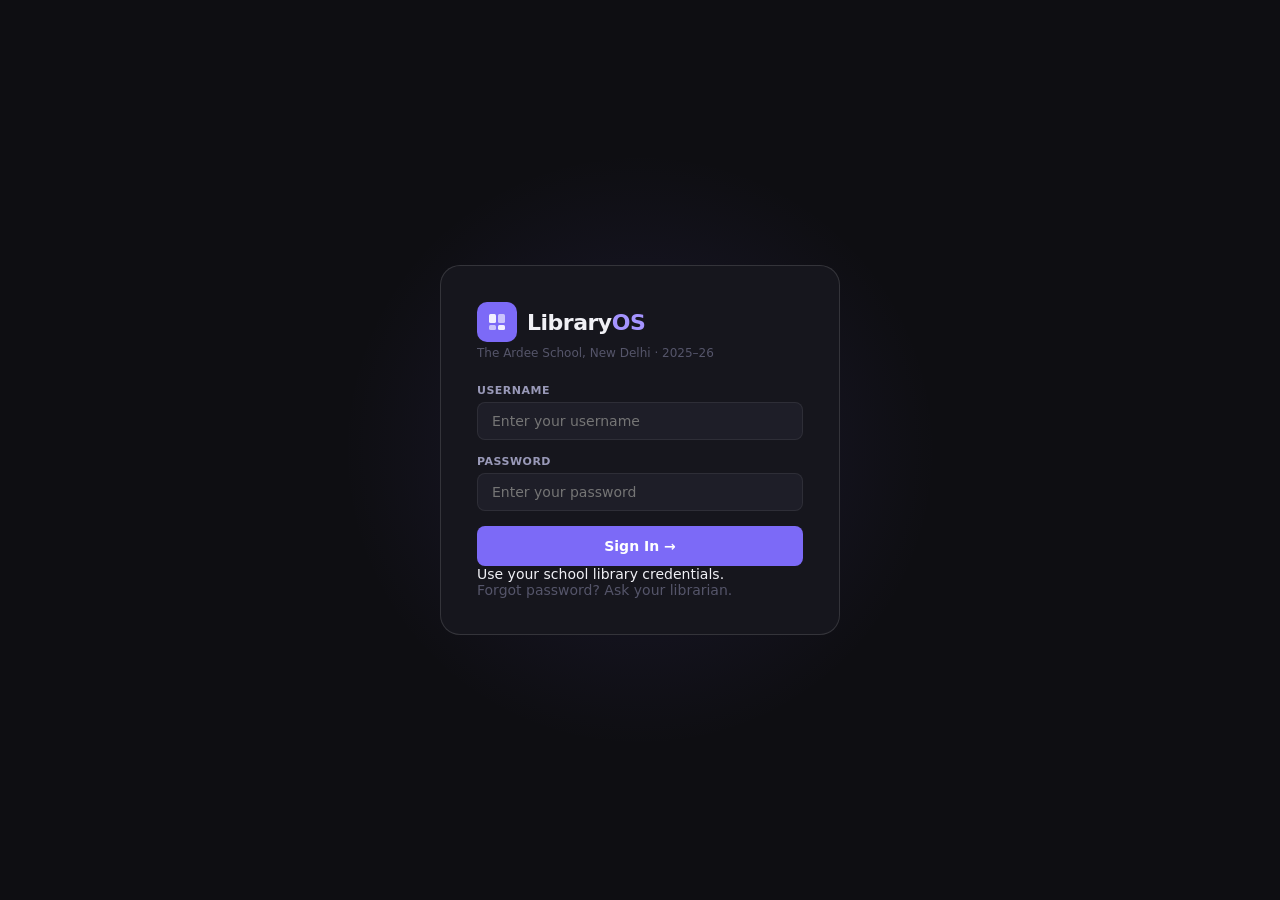
==== commit fb470f6f: "Add files via upload" ====
--- a/index.html
+++ b/index.html
@@ -2,179 +2,265 @@
 <html lang="en" data-theme="dark">
 <head>
 <meta charset="UTF-8"/>
-<meta name="viewport" content="width=device-width,initial-scale=1"/>
+<meta name="viewport" content="width=device-width,initial-scale=1,viewport-fit=cover"/>
+<meta name="apple-mobile-web-app-capable" content="yes"/>
+<meta name="apple-mobile-web-app-status-bar-style" content="black-translucent"/>
+<meta name="apple-mobile-web-app-title" content="Library OS"/>
+<meta name="theme-color" content="#7c6af7"/>
+<meta name="description" content="School Library Management System — The Ardee School, New Delhi"/>
 <title>Library OS — The Ardee School</title>
+<link rel="manifest" href="manifest.json"/>
+<link rel="apple-touch-icon" href="icon-512.svg"/>
 <style>
 *,*::before,*::after{box-sizing:border-box;margin:0;padding:0}
-:root{--bg:#0e0e12;--bg2:#16161d;--bg3:#1e1e28;--bg4:#252532;--text:#f0f0f5;--text2:#9999b8;--text3:#55556a;--accent:#7c6af7;--accent2:#a594ff;--green:#22c97a;--red:#f0565a;--amber:#f5a623;--blue:#4ea8de;--border:rgba(255,255,255,.07);--border2:rgba(255,255,255,.13);--radius:12px;--r2:8px;--shadow:0 4px 24px rgba(0,0,0,.4)}
-[data-theme=light]{--bg:#f4f4f9;--bg2:#fff;--bg3:#eeeef6;--bg4:#e3e3ef;--text:#131320;--text2:#56567a;--text3:#aaaacc;--border:rgba(0,0,0,.07);--border2:rgba(0,0,0,.13);--shadow:0 4px 20px rgba(0,0,0,.1)}
+:root{--bg:#0e0e12;--bg2:#16161d;--bg3:#1e1e28;--bg4:#252532;--text:#f0f0f5;--text2:#9999b8;--text3:#55556a;--accent:#7c6af7;--accent2:#a594ff;--green:#22c97a;--red:#f0565a;--amber:#f5a623;--blue:#4ea8de;--border:rgba(255,255,255,0.07);--border2:rgba(255,255,255,0.13);--radius:12px;--r2:8px;--shadow:0 4px 24px rgba(0,0,0,.4)}
+[data-theme=light]{--bg:#f4f4f9;--bg2:#fff;--bg3:#eeeef6;--bg4:#e3e3ef;--text:#131320;--text2:#56567a;--text3:#aaaacc;--border:rgba(0,0,0,0.07);--border2:rgba(0,0,0,0.13);--shadow:0 4px 20px rgba(0,0,0,.1)}
 html,body{height:100%;background:var(--bg);color:var(--text);font-family:'Segoe UI',system-ui,sans-serif;font-size:14px;overflow:hidden}
 input,select,button{font-family:inherit;font-size:14px}
 button{cursor:pointer;border:none;background:none}
 ::-webkit-scrollbar{width:4px;height:4px}
 ::-webkit-scrollbar-thumb{background:var(--text3);border-radius:2px}
+/* NOTIF */
 #notif-wrap{position:fixed;top:16px;right:16px;z-index:9999;display:flex;flex-direction:column;gap:8px;pointer-events:none}
 .notif{background:var(--bg2);border:1px solid var(--border2);border-radius:var(--r2);padding:12px 16px;min-width:260px;max-width:320px;display:flex;align-items:flex-start;gap:10px;box-shadow:var(--shadow);animation:slideIn .25s ease;pointer-events:all;transition:opacity .3s,transform .3s}
 .notif.out{opacity:0;transform:translateX(16px)}
 .notif-dot{width:8px;height:8px;border-radius:50%;margin-top:4px;flex-shrink:0}
-.notif-body{flex:1}.notif-title{font-weight:600;font-size:13px}.notif-msg{font-size:12px;color:var(--text2);margin-top:2px}
-.notif.success .notif-dot{background:var(--green)}.notif.error .notif-dot{background:var(--red)}.notif.info .notif-dot{background:var(--accent2)}.notif.warn .notif-dot{background:var(--amber)}
+.notif-body{flex:1}
+.notif-title{font-weight:600;font-size:13px}
+.notif-msg{font-size:12px;color:var(--text2);margin-top:2px}
+.notif.success .notif-dot{background:var(--green)}
+.notif.error   .notif-dot{background:var(--red)}
+.notif.info    .notif-dot{background:var(--accent2)}
+.notif.warn    .notif-dot{background:var(--amber)}
 @keyframes slideIn{from{opacity:0;transform:translateX(16px)}to{opacity:1;transform:none}}
+/* AUTH */
 #auth-screen{position:fixed;inset:0;z-index:100;background:var(--bg);display:flex;align-items:center;justify-content:center;padding:16px;overflow:auto}
 .auth-glow{position:fixed;width:600px;height:600px;border-radius:50%;background:radial-gradient(circle,rgba(124,106,247,.12) 0%,transparent 70%);pointer-events:none;top:50%;left:50%;transform:translate(-50%,-50%)}
 .auth-box{background:var(--bg2);border:1px solid var(--border2);border-radius:20px;padding:36px;width:100%;max-width:400px;position:relative;z-index:1}
 .auth-logo{display:flex;align-items:center;gap:10px;margin-bottom:4px}
 .auth-logo-icon{width:40px;height:40px;background:var(--accent);border-radius:10px;display:flex;align-items:center;justify-content:center}
-.auth-logo-name{font-size:22px;font-weight:800;letter-spacing:-.5px}
+.auth-logo-name{font-size:22px;font-weight:800;letter-spacing:-0.5px}
 .auth-logo-name span{color:var(--accent2)}
 .auth-sub{font-size:12px;color:var(--text3);margin-bottom:24px}
-.auth-hint{margin-top:14px;padding:12px;background:var(--bg3);border-radius:var(--r2);font-size:12px;color:var(--text2);line-height:1.8}
 .form-group{margin-bottom:15px}
 .form-label{display:block;font-size:11px;font-weight:600;color:var(--text2);margin-bottom:5px;text-transform:uppercase;letter-spacing:.5px}
 .form-input,.form-select{width:100%;background:var(--bg3);border:1px solid var(--border);border-radius:var(--r2);padding:10px 14px;color:var(--text);outline:none;transition:.2s;-webkit-appearance:none}
 .form-input:focus,.form-select:focus{border-color:var(--accent);box-shadow:0 0 0 3px rgba(124,106,247,.15)}
 .btn-primary{width:100%;padding:12px;background:var(--accent);color:#fff;border-radius:var(--r2);font-weight:700;font-size:14px;transition:.2s}
 .btn-primary:hover{background:var(--accent2);transform:translateY(-1px)}
+.auth-demo{margin-top:14px;padding:12px;background:var(--bg3);border-radius:var(--r2);font-size:12px;color:var(--text2);line-height:1.8}
+.auth-demo strong{color:var(--accent2)}
+/* APP */
 #app{display:none;height:100vh;flex-direction:column}
 #app.visible{display:flex}
-.topbar{height:52px;background:var(--bg2);border-bottom:1px solid var(--border);display:flex;align-items:center;padding:0 14px;gap:6px;flex-shrink:0;z-index:50;overflow-x:auto}
+/* TOPBAR */
+.topbar{height:52px;background:var(--bg2);border-bottom:1px solid var(--border);display:flex;align-items:center;padding:0 16px;gap:8px;flex-shrink:0;z-index:50;overflow-x:auto}
 .topbar::-webkit-scrollbar{height:0}
 .topbar-logo{display:flex;align-items:center;gap:8px;margin-right:6px;flex-shrink:0}
 .topbar-logo-icon{width:26px;height:26px;background:var(--accent);border-radius:7px;display:flex;align-items:center;justify-content:center}
 .topbar-logo-name{font-weight:800;font-size:15px;letter-spacing:-.3px;white-space:nowrap}
 .topbar-logo-name span{color:var(--accent2)}
 .topbar-nav{display:flex;gap:1px}
-.nav-btn{padding:5px 9px;border-radius:6px;font-size:12px;font-weight:500;color:var(--text2);transition:.15s;white-space:nowrap;position:relative}
-.nav-btn:hover{background:var(--bg3);color:var(--text)}.nav-btn.active{background:var(--bg3);color:var(--text);font-weight:600}
+.nav-btn{padding:5px 10px;border-radius:6px;font-size:12px;font-weight:500;color:var(--text2);transition:.15s;white-space:nowrap;position:relative}
+.nav-btn:hover{background:var(--bg3);color:var(--text)}
+.nav-btn.active{background:var(--bg3);color:var(--text)}
 .topbar-right{display:flex;align-items:center;gap:6px;margin-left:auto;flex-shrink:0}
 .theme-btn{width:30px;height:30px;border-radius:8px;background:var(--bg3);display:flex;align-items:center;justify-content:center;color:var(--text2);transition:.15s}
 .theme-btn:hover{background:var(--bg4);color:var(--text)}
 .user-badge{display:flex;align-items:center;gap:6px;padding:3px 10px 3px 3px;background:var(--bg3);border-radius:20px}
 .user-avatar{width:24px;height:24px;border-radius:50%;background:var(--accent);display:flex;align-items:center;justify-content:center;font-size:11px;font-weight:700;color:#fff}
-.user-name{font-size:12px;font-weight:600}.user-role{font-size:10px;color:var(--accent2);font-weight:500}
+.user-name{font-size:12px;font-weight:600}
+.user-role{font-size:10px;color:var(--accent2);font-weight:500}
 .logout-btn{padding:5px 10px;border-radius:6px;font-size:12px;font-weight:500;color:var(--text2);background:var(--bg3);transition:.15s}
 .logout-btn:hover{background:var(--red);color:#fff}
+/* CONTENT */
 .content-area{flex:1;overflow-y:auto;padding:20px}
 .panel{display:none}.panel.active{display:block;animation:fadeUp .2s ease}
 @keyframes fadeUp{from{opacity:0;transform:translateY(6px)}to{opacity:1;transform:none}}
-.stats-grid{display:grid;grid-template-columns:repeat(auto-fit,minmax(140px,1fr));gap:10px;margin-bottom:20px}
-.stat-card{background:var(--bg2);border:1px solid var(--border);border-radius:var(--radius);padding:15px 17px;transition:.2s}
+/* STATS */
+.stats-grid{display:grid;grid-template-columns:repeat(auto-fit,minmax(150px,1fr));gap:10px;margin-bottom:20px}
+.stat-card{background:var(--bg2);border:1px solid var(--border);border-radius:var(--radius);padding:16px 18px;transition:.2s}
 .stat-card:hover{transform:translateY(-1px);box-shadow:var(--shadow)}
-.stat-label{font-size:10px;font-weight:700;text-transform:uppercase;letter-spacing:.6px;color:var(--text2);margin-bottom:4px}
-.stat-value{font-size:26px;font-weight:800;line-height:1}.stat-sub{font-size:11px;color:var(--text3);margin-top:3px}
+.stat-label{font-size:10px;font-weight:700;text-transform:uppercase;letter-spacing:.6px;color:var(--text2);margin-bottom:5px}
+.stat-value{font-size:28px;font-weight:800;line-height:1}
+.stat-sub{font-size:11px;color:var(--text3);margin-top:3px}
+/* SECTIONS */
 .section-head{display:flex;align-items:center;gap:10px;margin-bottom:14px;flex-wrap:wrap}
-.section-title{font-size:17px;font-weight:700}.ml-auto{margin-left:auto}
+.section-title{font-size:17px;font-weight:700}
+.ml-auto{margin-left:auto}
+/* BADGES */
 .badge{display:inline-flex;align-items:center;padding:2px 8px;border-radius:20px;font-size:11px;font-weight:600}
-.badge-green{background:rgba(34,201,122,.15);color:var(--green)}.badge-red{background:rgba(240,86,90,.15);color:var(--red)}
-.badge-amber{background:rgba(245,166,35,.15);color:var(--amber)}.badge-blue{background:rgba(78,168,222,.15);color:var(--blue)}
+.badge-green{background:rgba(34,201,122,.15);color:var(--green)}
+.badge-red{background:rgba(240,86,90,.15);color:var(--red)}
+.badge-amber{background:rgba(245,166,35,.15);color:var(--amber)}
+.badge-blue{background:rgba(78,168,222,.15);color:var(--blue)}
 .badge-purple{background:rgba(124,106,247,.15);color:var(--accent2)}
-.btn-sm{padding:7px 13px;border-radius:var(--r2);font-size:12px;font-weight:600;transition:.15s;display:inline-flex;align-items:center;gap:5px}
-.btn-accent{background:var(--accent);color:#fff}.btn-accent:hover{background:var(--accent2)}
-.btn-outline{background:var(--bg2);border:1px solid var(--border2);color:var(--text)}.btn-outline:hover{background:var(--bg3)}
+/* BUTTONS */
+.btn-sm{padding:7px 14px;border-radius:var(--r2);font-size:12px;font-weight:600;transition:.15s;display:inline-flex;align-items:center;gap:5px}
+.btn-accent{background:var(--accent);color:#fff}
+.btn-accent:hover{background:var(--accent2)}
+.btn-outline{background:var(--bg2);border:1px solid var(--border2);color:var(--text)}
+.btn-outline:hover{background:var(--bg3)}
 .btn-outline:disabled{opacity:.4;cursor:not-allowed}
-.btn-danger{background:rgba(240,86,90,.12);color:var(--red);border:1px solid rgba(240,86,90,.2)}.btn-danger:hover{background:rgba(240,86,90,.2)}
-.btn-green{background:rgba(34,201,122,.12);color:var(--green);border:1px solid rgba(34,201,122,.2)}.btn-green:hover{background:rgba(34,201,122,.2)}
+.btn-danger{background:rgba(240,86,90,.12);color:var(--red);border:1px solid rgba(240,86,90,.2)}
+.btn-danger:hover{background:rgba(240,86,90,.2)}
+.btn-green{background:rgba(34,201,122,.12);color:var(--green);border:1px solid rgba(34,201,122,.2)}
+.btn-green:hover{background:rgba(34,201,122,.2)}
+/* SORT */
 .sort-btns{display:flex;gap:5px;margin-bottom:12px;flex-wrap:wrap}
 .sort-btn{padding:4px 10px;border-radius:20px;font-size:12px;font-weight:500;background:var(--bg2);border:1px solid var(--border);color:var(--text2);transition:.15s}
 .sort-btn:hover,.sort-btn.active{background:var(--accent);border-color:var(--accent);color:#fff}
+/* SEARCH */
 .search-bar{display:flex;gap:7px;margin-bottom:14px;flex-wrap:wrap}
 .search-input-wrap{position:relative;flex:1;min-width:200px}
 .search-icon{position:absolute;left:10px;top:50%;transform:translateY(-50%);color:var(--text3);pointer-events:none;font-size:13px}
 .search-input,.filter-select{background:var(--bg2);border:1px solid var(--border);border-radius:var(--r2);padding:8px 12px;color:var(--text);outline:none;transition:.2s;-webkit-appearance:none}
-.search-input{padding-left:32px;width:100%}.search-input:focus,.filter-select:focus{border-color:var(--accent)}
+.search-input{padding-left:32px;width:100%}
+.search-input:focus,.filter-select:focus{border-color:var(--accent)}
+/* BOOKS GRID */
 .books-grid{display:grid;grid-template-columns:repeat(auto-fill,minmax(170px,1fr));gap:14px}
 .book-card{background:var(--bg2);border:1px solid var(--border);border-radius:var(--radius);overflow:hidden;transition:.2s;position:relative}
 .book-card:hover{border-color:var(--border2);transform:translateY(-2px);box-shadow:var(--shadow)}
-.book-card.highlight{border:2px solid var(--accent)!important;box-shadow:0 0 0 3px rgba(124,106,247,.2)}
+.book-card.highlight{border:2px solid var(--accent);box-shadow:0 0 0 3px rgba(124,106,247,.2)}
 .book-cover{width:100%;height:130px;object-fit:cover;display:block;cursor:pointer}
 .book-cover-placeholder{width:100%;height:130px;background:linear-gradient(135deg,var(--bg3),var(--bg4));display:flex;align-items:center;justify-content:center;font-size:36px;color:var(--text3);cursor:pointer}
-.book-info{padding:10px}.book-title{font-weight:700;font-size:13px;line-height:1.3;margin-bottom:2px;cursor:pointer}
-.book-title:hover{color:var(--accent2)}.book-author{font-size:12px;color:var(--text2);margin-bottom:6px}
-.book-meta{display:flex;align-items:center;flex-wrap:wrap;gap:3px;margin-bottom:7px}
-.book-actions{display:flex;gap:4px}.book-actions .btn-sm{flex:1;justify-content:center;font-size:11px;padding:5px 0}
+.book-info{padding:10px}
+.book-title{font-weight:700;font-size:13px;line-height:1.3;margin-bottom:2px;cursor:pointer}
+.book-title:hover{color:var(--accent2)}
+.book-author{font-size:12px;color:var(--text2);margin-bottom:6px}
+.book-meta{display:flex;align-items:center;justify-content:space-between;flex-wrap:wrap;gap:3px;margin-bottom:8px}
+.book-actions{display:flex;gap:4px}
+.book-actions .btn-sm{flex:1;justify-content:center;font-size:11px;padding:5px 0}
 .fav-btn{position:absolute;top:7px;right:7px;width:26px;height:26px;border-radius:50%;background:rgba(0,0,0,.45);display:flex;align-items:center;justify-content:center;font-size:13px;transition:.2s}
-.fav-btn:hover{background:rgba(0,0,0,.65);transform:scale(1.1)}.fav-btn.active{color:#fbbf24}
+.fav-btn:hover{background:rgba(0,0,0,.65);transform:scale(1.1)}
+.fav-btn.active{color:#fbbf24}
+/* TABLE */
 .table-wrap{background:var(--bg2);border:1px solid var(--border);border-radius:var(--radius);overflow:hidden;overflow-x:auto}
 table{width:100%;border-collapse:collapse;min-width:500px}
 thead{background:var(--bg3)}
 th{padding:10px 14px;text-align:left;font-size:11px;font-weight:700;text-transform:uppercase;letter-spacing:.5px;color:var(--text2);white-space:nowrap}
 td{padding:10px 14px;font-size:13px;border-top:1px solid var(--border);vertical-align:middle}
-tr:hover td{background:rgba(255,255,255,.02)}.overdue-row td{background:rgba(240,86,90,.04)!important}
-.modal-overlay{position:fixed;inset:0;background:rgba(0,0,0,.65);z-index:200;display:none;align-items:center;justify-content:center;padding:16px;backdrop-filter:blur(4px)}
+tr:hover td{background:rgba(255,255,255,.02)}
+.overdue-row td{background:rgba(240,86,90,.04)!important}
+/* MODAL */
+.modal-overlay{position:fixed;inset:0;background:rgba(0,0,0,.6);z-index:200;display:none;align-items:center;justify-content:center;padding:16px;backdrop-filter:blur(4px)}
 .modal-overlay.open{display:flex}
-.modal{background:var(--bg2);border:1px solid var(--border2);border-radius:18px;width:100%;max-width:540px;max-height:90vh;overflow-y:auto;padding:26px;position:relative;animation:modalIn .2s ease}
+.modal{background:var(--bg2);border:1px solid var(--border2);border-radius:18px;width:100%;max-width:520px;max-height:90vh;overflow-y:auto;padding:26px;position:relative;animation:modalIn .2s ease}
 @keyframes modalIn{from{opacity:0;transform:translateY(10px)}to{opacity:1;transform:none}}
-.modal-title{font-size:19px;font-weight:800;margin-bottom:18px}
+.modal-title{font-size:19px;font-weight:700;margin-bottom:18px}
 .modal-close{position:absolute;top:14px;right:14px;width:28px;height:28px;border-radius:50%;background:var(--bg3);display:flex;align-items:center;justify-content:center;color:var(--text2);font-size:16px;transition:.15s}
 .modal-close:hover{background:var(--bg4);color:var(--text)}
 .form-row{display:grid;grid-template-columns:1fr 1fr;gap:10px}
 .form-actions{display:flex;gap:8px;margin-top:18px;justify-content:flex-end}
 .form-actions button{min-width:90px}
+/* SCANNER */
 .scanner-bar{background:var(--bg2);border:1px solid var(--accent);border-radius:var(--radius);padding:12px 18px;margin-bottom:18px;display:flex;align-items:center;gap:10px}
 .scanner-input{flex:1;background:transparent;border:none;color:var(--text);font-size:15px;font-weight:500;outline:none}
-.scanner-input::placeholder{color:var(--text3)}.scanner-hint{font-size:12px;color:var(--text2);white-space:nowrap}
+.scanner-input::placeholder{color:var(--text3)}
+.scanner-hint{font-size:12px;color:var(--text2);white-space:nowrap}
+/* RECENT */
 .recent-scroll{display:flex;gap:10px;overflow-x:auto;padding-bottom:8px;margin-bottom:20px}
 .recent-scroll::-webkit-scrollbar{height:3px}
-.recent-card{background:var(--bg2);border:1px solid var(--border);border-radius:var(--radius);padding:10px;min-width:148px;max-width:148px;flex-shrink:0;cursor:pointer;transition:.2s}
+.recent-card{background:var(--bg2);border:1px solid var(--border);border-radius:var(--radius);padding:10px;min-width:150px;max-width:150px;flex-shrink:0;cursor:pointer;transition:.2s}
 .recent-card:hover{border-color:var(--border2);transform:translateY(-1px)}
-.recent-cover{width:100%;height:83px;border-radius:6px;object-fit:cover;display:block;margin-bottom:7px}
-.recent-cover-ph{width:100%;height:83px;border-radius:6px;background:var(--bg3);display:flex;align-items:center;justify-content:center;font-size:26px;margin-bottom:7px;color:var(--text3)}
-.recent-title{font-weight:700;font-size:12px;line-height:1.3}.recent-author{font-size:11px;color:var(--text2);margin-top:2px}
+.recent-cover{width:100%;height:85px;border-radius:6px;object-fit:cover;display:block;margin-bottom:7px}
+.recent-cover-ph{width:100%;height:85px;border-radius:6px;background:var(--bg3);display:flex;align-items:center;justify-content:center;font-size:26px;margin-bottom:7px;color:var(--text3)}
+.recent-title{font-weight:700;font-size:12px;line-height:1.3}
+.recent-author{font-size:11px;color:var(--text2);margin-top:2px}
+/* HISTORY */
 .history-list{display:flex;flex-direction:column;gap:7px}
 .history-item{background:var(--bg2);border:1px solid var(--border);border-radius:var(--r2);padding:11px 14px;display:flex;align-items:center;gap:10px;transition:.15s}
 .history-item:hover{border-color:var(--border2)}
 .history-icon{width:34px;height:34px;border-radius:8px;display:flex;align-items:center;justify-content:center;font-size:15px;flex-shrink:0}
-.history-title{font-weight:600;font-size:13px}.history-meta{font-size:12px;color:var(--text2);margin-top:2px}
+.history-title{font-weight:600;font-size:13px}
+.history-meta{font-size:12px;color:var(--text2);margin-top:2px}
 .notif-unread{border-left:3px solid var(--accent)!important;background:rgba(124,106,247,.04)!important}
+/* PROFILE */
 .profile-header{background:var(--bg2);border:1px solid var(--border);border-radius:var(--radius);padding:22px;margin-bottom:20px;display:flex;align-items:center;gap:18px;flex-wrap:wrap}
 .profile-avatar{width:60px;height:60px;border-radius:50%;background:var(--accent);display:flex;align-items:center;justify-content:center;font-size:22px;font-weight:800;color:#fff;flex-shrink:0}
-.profile-name{font-size:20px;font-weight:800}.profile-id{font-size:13px;color:var(--text2);margin-top:2px}
+.profile-name{font-size:20px;font-weight:800}
+.profile-id{font-size:13px;color:var(--text2);margin-top:2px}
 .profile-stats{display:flex;gap:20px;margin-top:10px;flex-wrap:wrap}
-.profile-stat-n{font-size:20px;font-weight:800;color:var(--accent2)}.profile-stat-l{font-size:11px;color:var(--text2)}
+.profile-stat-n{font-size:20px;font-weight:800;color:var(--accent2)}
+.profile-stat-l{font-size:11px;color:var(--text2)}
 .profile-info-pill{background:var(--bg3);border:1px solid var(--border);border-radius:20px;padding:4px 12px;font-size:12px;color:var(--text2);font-family:monospace}
-.overdue-banner{background:rgba(240,86,90,.1);border:1px solid rgba(240,86,90,.25);border-radius:var(--r2);padding:11px 15px;margin-bottom:14px;display:flex;align-items:center;gap:8px;font-size:13px;color:var(--red);flex-wrap:wrap}
-.empty-state{text-align:center;padding:40px 20px;color:var(--text2)}.empty-icon{font-size:36px;margin-bottom:10px}
+/* BANNERS */
+.overdue-banner{background:rgba(240,86,90,.1);border:1px solid rgba(240,86,90,.25);border-radius:var(--r2);padding:11px 15px;margin-bottom:14px;display:flex;align-items:center;gap:8px;font-size:13px;color:var(--red)}
+/* EMPTY */
+.empty-state{text-align:center;padding:40px 20px;color:var(--text2)}
+.empty-icon{font-size:36px;margin-bottom:10px}
 .empty-title{font-size:15px;font-weight:700;color:var(--text);margin-bottom:5px}
+/* SETTINGS */
 .settings-card{background:var(--bg2);border:1px solid var(--border);border-radius:var(--radius);padding:16px;margin-bottom:12px}
-.settings-row{display:flex;align-items:center;justify-content:space-between;padding:10px 0;border-bottom:1px solid var(--border);gap:12px}
+.settings-row{display:flex;align-items:center;justify-content:space-between;padding:10px 0;border-bottom:1px solid var(--border)}
 .settings-row:last-child{border-bottom:none}
-.settings-label{font-weight:600;font-size:13px}.settings-desc{font-size:12px;color:var(--text2);margin-top:2px}
-.toggle{position:relative;display:inline-block;width:44px;height:24px;flex-shrink:0}
+.settings-label{font-weight:600;font-size:13px}
+.settings-desc{font-size:12px;color:var(--text2);margin-top:2px}
+.toggle{position:relative;display:inline-block;width:44px;height:24px}
 .toggle input{opacity:0;width:0;height:0}
 .toggle-slider{position:absolute;inset:0;background:var(--bg4);border-radius:12px;transition:.2s;cursor:pointer}
 .toggle-slider:before{content:'';position:absolute;width:18px;height:18px;left:3px;top:3px;background:#fff;border-radius:50%;transition:.2s}
 .toggle input:checked+.toggle-slider{background:var(--accent)}
 .toggle input:checked+.toggle-slider:before{transform:translateX(20px)}
+/* RESPONSIVE */
+@media(max-width:640px){
+  .content-area{padding:12px}
+  .form-row{grid-template-columns:1fr}
+  .books-grid{grid-template-columns:repeat(auto-fill,minmax(145px,1fr));gap:10px}
+  .topbar{padding:0 10px;gap:5px}
+  .user-name,.user-role{display:none}
+  .profile-header{flex-direction:column;text-align:center}
+  .profile-stats{justify-content:center}
+}
+
+/* ── PWA ADDITIONS ── */
+.notif-unread{border-left:3px solid var(--accent)!important;background:rgba(124,106,247,.04)!important}
+.highlight{border:2px solid var(--accent)!important;box-shadow:0 0 0 3px rgba(124,106,247,.2)!important}
+#pwa-install-btn{display:none;align-items:center;gap:6px;padding:5px 10px;border-radius:6px;font-size:12px;font-weight:600;background:linear-gradient(135deg,var(--accent),var(--accent2));color:#fff;cursor:pointer;border:none;animation:pulse 2s infinite}
+@keyframes pulse{0%,100%{opacity:1}50%{opacity:.8}}
+/* QUICK SEARCH */
+.qs-section{font-size:10px;font-weight:700;text-transform:uppercase;letter-spacing:.6px;color:var(--text3);padding:10px 16px 4px}
+.qs-item{display:flex;align-items:center;gap:12px;padding:10px 16px;cursor:pointer;border-radius:8px;transition:.15s}
+.qs-item:hover{background:var(--bg3)}
+.qs-title{font-weight:600;font-size:13px}.qs-sub{font-size:12px;color:var(--text2);margin-top:1px}
+/* KBD */
+kbd.kbd{background:var(--bg3);border:1px solid var(--border2);border-radius:4px;padding:2px 7px;font-size:12px;font-family:monospace;color:var(--text)}
 /* ANNOUNCEMENTS */
 .ann-card{background:var(--bg2);border:1px solid var(--border);border-radius:var(--r2);padding:12px 14px;margin-bottom:8px;display:flex;align-items:flex-start;gap:10px}
 .ann-card.ann-info{border-left:3px solid var(--blue)}
 .ann-card.ann-warn{border-left:3px solid var(--amber);background:rgba(245,166,35,.05)}
 .ann-card.ann-success{border-left:3px solid var(--green);background:rgba(34,201,122,.05)}
-.ann-card.ann-urgent{border-left:3px solid var(--red);background:rgba(240,86,90,.05)}
+.ann-card.ann-urgent{border-left:3px solid var(--red);background:rgba(240,86,90,.06)}
 .ann-card.ann-expired{opacity:.5}
 .ann-icon{font-size:18px;flex-shrink:0;margin-top:1px}
-.ann-title{font-weight:600;font-size:13px}.ann-msg{font-size:12px;color:var(--text2);margin-top:3px}
-/* SIMILAR BOOKS */
-.similar-card{background:var(--bg3);border:1px solid var(--border);border-radius:var(--r2);padding:8px 12px;min-width:120px;max-width:150px;flex-shrink:0;cursor:pointer;font-size:12px;font-weight:500;transition:.15s}
-.similar-card:hover{border-color:var(--accent2);background:var(--bg4)}.similar-emoji{font-size:18px;margin-bottom:3px}.similar-title{line-height:1.3}
+.ann-title{font-weight:700;font-size:13px}.ann-msg{font-size:12px;color:var(--text2);margin-top:3px}
+/* SIMILAR */
+.similar-card{background:var(--bg3);border:1px solid var(--border);border-radius:var(--r2);padding:8px 10px;min-width:110px;max-width:140px;flex-shrink:0;cursor:pointer;font-size:12px;font-weight:500;transition:.15s}
+.similar-card:hover{border-color:var(--accent2);background:var(--bg4)}.similar-emoji{font-size:16px;margin-bottom:3px}.similar-title{line-height:1.3}
 /* WISHLIST */
-.wish-card{background:var(--bg3);border:1px solid var(--border);border-radius:var(--r2);padding:7px 12px;font-size:12px;font-weight:500;cursor:pointer;display:inline-flex;align-items:center;gap:6px;margin:4px;transition:.15s}
+.wish-card{background:var(--bg3);border:1px solid var(--border);border-radius:var(--r2);padding:6px 12px;font-size:12px;font-weight:500;cursor:pointer;display:inline-flex;align-items:center;gap:6px;margin:4px;transition:.15s}
 .wish-card:hover{border-color:var(--accent2);color:var(--accent2)}
 /* BORROW PREVIEW */
 .borrow-book-preview{background:var(--bg3);border-radius:8px;padding:12px;display:flex;gap:12px;align-items:center;margin-bottom:4px}
-@media(max-width:640px){
-  .content-area{padding:12px}.form-row{grid-template-columns:1fr}
-  .books-grid{grid-template-columns:repeat(auto-fill,minmax(145px,1fr));gap:10px}
-  .topbar{padding:0 10px;gap:4px}.user-name,.user-role{display:none}
-  .profile-header{flex-direction:column;text-align:center}.profile-stats{justify-content:center}
-  .stats-grid{grid-template-columns:repeat(2,1fr)}
-}
+/* READING NOTES */
+.rn-textarea{width:100%;min-height:150px;background:var(--bg3);border:1px solid var(--border);border-radius:var(--r2);padding:12px;color:var(--text);outline:none;resize:vertical;font-size:13px;line-height:1.6}
+.rn-textarea:focus{border-color:var(--accent)}
+/* STATS GRAPH BARS */
+.bar-wrap{display:flex;align-items:center;gap:10px;margin:4px 0}
+.bar-label{font-size:12px;color:var(--text2);min-width:100px;text-align:right}
+.bar-track{flex:1;background:var(--bg3);border-radius:4px;height:8px;overflow:hidden}
+.bar-fill{height:100%;border-radius:4px;background:var(--accent);transition:width .6s ease}
+/* PROFILE INFO PILL */
+.profile-info-pill{background:var(--bg3);border:1px solid var(--border);border-radius:20px;padding:4px 12px;font-size:12px;color:var(--text2);font-family:monospace}
+/* OVERDUE ROW */
+.overdue-row td{background:rgba(240,86,90,.04)!important}
 </style>
 </head>
 <body>
+
 <div id="notif-wrap"></div>
 
-<!-- AUTH: No password hint for admin shown here -->
+<!-- AUTH: no admin credentials shown -->
 <div id="auth-screen">
   <div class="auth-glow"></div>
   <div class="auth-box">
@@ -189,18 +275,18 @@
       </div>
       <div class="auth-logo-name">Library<span>OS</span></div>
     </div>
-    <div class="auth-sub">The Ardee School, New Delhi · Session 2025–26</div>
+    <div class="auth-sub">The Ardee School, New Delhi · 2025–26</div>
     <div class="form-group">
       <label class="form-label">Username</label>
       <input class="form-input" id="login-user" placeholder="Enter your username" autocomplete="off" onkeydown="if(event.key==='Enter')doLogin()"/>
     </div>
     <div class="form-group">
       <label class="form-label">Password</label>
-      <input class="form-input" type="password" id="login-pass" placeholder="••••••••" onkeydown="if(event.key==='Enter')doLogin()"/>
+      <input class="form-input" type="password" id="login-pass" placeholder="Enter your password" onkeydown="if(event.key==='Enter')doLogin()"/>
     </div>
     <button class="btn-primary" onclick="doLogin()">Sign In →</button>
     <div class="auth-hint">Use your school library credentials.<br>
-      <span style="color:var(--text3)">Forgot your password? Contact the librarian.</span>
+      <span style="color:var(--text3)">Forgot password? Ask your librarian.</span>
     </div>
   </div>
 </div>
@@ -237,6 +323,12 @@
       </button>
     </nav>
     <div class="topbar-right">
+      <!-- PWA install button -->
+      <button id="pwa-install-btn" onclick="installPWA()" title="Install app on device">📲 Install</button>
+      <!-- Quick search -->
+      <button class="theme-btn" onclick="openModal('quick-search-modal');setTimeout(function(){ge('qs-input').focus();quickSearch('');},50)" title="Quick search (Ctrl+K)">
+        <svg width="14" height="14" viewBox="0 0 24 24" fill="none" stroke="currentColor" stroke-width="2"><circle cx="11" cy="11" r="8"/><path d="m21 21-4.35-4.35"/></svg>
+      </button>
       <button class="theme-btn" onclick="toggleTheme()" title="Toggle theme">
         <svg width="14" height="14" viewBox="0 0 24 24" fill="currentColor"><path d="M12 3a9 9 0 1 0 9 9c0-.46-.04-.92-.1-1.36a5.389 5.389 0 0 1-4.4 2.26 5.403 5.403 0 0 1-3.14-9.8c-.44-.06-.9-.1-1.36-.1z"/></svg>
       </button>
@@ -254,6 +346,7 @@
     <div class="panel active" id="panel-dashboard">
       <div class="section-head" style="margin-bottom:16px">
         <div><div class="section-title" id="dash-greeting">Welcome!</div><div style="font-size:13px;color:var(--text2)" id="dash-date"></div></div>
+        <div class="ml-auto" style="font-size:12px;color:var(--text3)">Press <kbd class="kbd">Ctrl+K</kbd> to search</div>
       </div>
       <div class="stats-grid" id="stats-grid"></div>
       <div id="ann-wrap"></div>
@@ -268,8 +361,8 @@
     <div class="panel" id="panel-books">
       <div class="scanner-bar">
         <span style="font-size:18px">📷</span>
-        <input class="scanner-input" id="scanner-input" placeholder="Scan or type ISBN / Accession No. to find instantly…" oninput="scanISBN(this.value)"/>
-        <span class="scanner-hint">ISBN / Acc. No. scanner</span>
+        <input class="scanner-input" id="scanner-input" placeholder="Scan or type ISBN / Accession No to find instantly…" oninput="scanISBN(this.value)"/>
+        <span class="scanner-hint">ISBN / Acc. No.</span>
       </div>
       <div class="section-head">
         <div class="section-title">Book Catalog</div>
@@ -278,9 +371,13 @@
         </div>
       </div>
       <div class="search-bar">
-        <div class="search-input-wrap"><span class="search-icon">🔍</span><input class="search-input" id="book-search" placeholder="Search title, author, ISBN, accession no…" oninput="bkPage=0;renderBooks()"/></div>
+        <div class="search-input-wrap"><span class="search-icon">🔍</span>
+          <input class="search-input" id="book-search" placeholder="Search title, author, ISBN, acc. no…" oninput="bkPage=0;renderBooks()"/>
+        </div>
         <select class="filter-select" id="filter-genre" onchange="bkPage=0;renderBooks()"><option value="">All Genres</option></select>
-        <select class="filter-select" id="filter-avail" onchange="bkPage=0;renderBooks()"><option value="">All</option><option value="available">Available</option><option value="borrowed">Borrowed</option></select>
+        <select class="filter-select" id="filter-avail" onchange="bkPage=0;renderBooks()">
+          <option value="">All</option><option value="available">Available</option><option value="borrowed">Borrowed</option>
+        </select>
       </div>
       <div class="sort-btns">
         <button class="sort-btn active" onclick="setSort('title',this)">A–Z</button>
@@ -350,13 +447,14 @@
     <!-- STUDENTS -->
     <div class="panel admin-panel" id="panel-students">
       <div class="section-head">
-        <div class="section-title">Student Directory</div>
+        <div class="section-title">Student Directory <span id="stu-count" style="font-size:13px;font-weight:400;color:var(--text2)"></span></div>
         <button class="btn-sm btn-accent ml-auto" onclick="openAddStudentModal()">+ Add Student</button>
       </div>
       <div style="display:flex;gap:8px;margin-bottom:14px;flex-wrap:wrap;align-items:center">
-        <div class="search-input-wrap" style="flex:1;min-width:200px"><span class="search-icon">🔍</span><input class="search-input" placeholder="Search name, username, ID…" oninput="stuQ=this.value;renderStudents()"/></div>
+        <div class="search-input-wrap" style="flex:1;min-width:200px"><span class="search-icon">🔍</span>
+          <input class="search-input" placeholder="Search name, username, ID…" oninput="stuQ=this.value;renderStudents()"/>
+        </div>
         <select class="filter-select" id="stu-class-filter" onchange="stuClass=this.value;renderStudents()"><option value="">All Classes</option></select>
-        <span id="stu-count" style="font-size:12px;color:var(--text2)"></span>
       </div>
       <div class="table-wrap"><table><thead><tr><th>Name</th><th>Student ID</th><th>Username</th><th>Password</th><th>Borrowed</th><th>Total</th><th>Fines</th><th>Actions</th></tr></thead><tbody id="students-tbody"></tbody></table></div>
     </div>
@@ -368,7 +466,9 @@
         <button class="btn-sm btn-outline ml-auto" onclick="exportCatalogue()">📥 Export CSV</button>
       </div>
       <div style="display:flex;gap:8px;margin-bottom:14px;align-items:center;flex-wrap:wrap">
-        <div class="search-input-wrap" style="flex:1;min-width:200px"><span class="search-icon">🔍</span><input class="search-input" id="cat-search" placeholder="Search title, author, ISBN, acc. no…" oninput="renderCatalogue()"/></div>
+        <div class="search-input-wrap" style="flex:1;min-width:200px"><span class="search-icon">🔍</span>
+          <input class="search-input" id="cat-search" placeholder="Search title, author, ISBN, acc. no…" oninput="renderCatalogue()"/>
+        </div>
         <span id="cat-count" style="font-size:12px;color:var(--text2)"></span>
       </div>
       <div class="table-wrap"><table><thead><tr><th>Acc. No.</th><th>Title / Author</th><th>Genre</th><th>ISBN</th><th>Qty</th><th>Avail</th><th>Condition</th><th>Edit</th></tr></thead><tbody id="cat-tbody"></tbody></table></div>
@@ -406,7 +506,7 @@
     </div>
     <div class="form-row">
       <div class="form-group"><label class="form-label">Genre</label><input class="form-input" id="bm-genre" placeholder="e.g. Fiction"/></div>
-      <div class="form-group"><label class="form-label">Publisher</label><input class="form-input" id="bm-publisher" placeholder="Publisher name"/></div>
+      <div class="form-group"><label class="form-label">Publisher</label><input class="form-input" id="bm-publisher" placeholder="Publisher"/></div>
     </div>
     <div class="form-row">
       <div class="form-group"><label class="form-label">ISBN</label><input class="form-input" id="bm-isbn" placeholder="978-…"/></div>
@@ -467,6 +567,43 @@
     <div class="form-actions">
       <button class="btn-sm btn-outline" onclick="closeModal('add-student-modal')">Close</button>
       <button class="btn-sm btn-accent" onclick="addStudent()">Create Account</button>
+    </div>
+  </div>
+</div>
+
+<!-- QUICK SEARCH MODAL -->
+<div class="modal-overlay" id="quick-search-modal">
+  <div class="modal" style="max-width:580px;padding:0;border-radius:16px;overflow:hidden">
+    <div style="padding:14px 16px;border-bottom:1px solid var(--border);display:flex;align-items:center;gap:10px">
+      <svg width="16" height="16" viewBox="0 0 24 24" fill="none" stroke="var(--text3)" stroke-width="2"><circle cx="11" cy="11" r="8"/><path d="m21 21-4.35-4.35"/></svg>
+      <input style="flex:1;background:transparent;border:none;outline:none;font-size:15px;color:var(--text)" id="qs-input" placeholder="Search books, students…" oninput="quickSearch(this.value)" autocomplete="off"/>
+      <kbd class="kbd" style="font-size:11px">Esc</kbd>
+    </div>
+    <div id="qs-results" style="max-height:400px;overflow-y:auto;padding:8px"></div>
+  </div>
+</div>
+
+<!-- KEYBOARD SHORTCUTS MODAL -->
+<div class="modal-overlay" id="shortcuts-modal">
+  <div class="modal" style="max-width:400px">
+    <button class="modal-close" onclick="closeModal('shortcuts-modal')">✕</button>
+    <div id="shortcuts-modal-content"></div>
+  </div>
+</div>
+
+<!-- READING NOTES MODAL -->
+<div class="modal-overlay" id="reading-notes-modal">
+  <div class="modal">
+    <button class="modal-close" onclick="closeModal('reading-notes-modal')">✕</button>
+    <div class="modal-title" id="rn-title">Reading Notes</div>
+    <input type="hidden" id="rn-book-id"/>
+    <div class="form-group">
+      <label class="form-label">Your notes about this book</label>
+      <textarea class="rn-textarea" id="rn-textarea" placeholder="Write your thoughts, quotes, summary…"></textarea>
+    </div>
+    <div class="form-actions">
+      <button class="btn-sm btn-outline" onclick="closeModal('reading-notes-modal')">Cancel</button>
+      <button class="btn-sm btn-accent" onclick="saveReadingNotes()">Save Notes</button>
     </div>
   </div>
 </div>
@@ -502,7 +639,7 @@
 var C27=[{"id":"lib_R000596","title":"The Naughty Mole","author":"Time Life","genre":"Fiction","isbn":"","year":0,"qty":1,"cover":"","addedAt":1713500000000,"favBy":[]},{"id":"lib_R000597","title":"Mimi The Selfish Kitten","author":"Unknown","genre":"Fiction","isbn":"","year":0,"qty":1,"cover":"","addedAt":1713500000000,"favBy":[]},{"id":"lib_R000598","title":"The Dragon who couldn't breathe fire","author":"Unknown","genre":"Fiction","isbn":"","year":0,"qty":1,"cover":"","addedAt":1713500000000,"favBy":[]},{"id":"lib_R000599","title":"A New Coat of Leaves","author":"Unknown","genre":"Fiction","isbn":"","year":0,"qty":1,"cover":"","addedAt":1713500000000,"favBy":[]},{"id":"lib_R000601","title":"The Land of Toys","author":"Unknown","genre":"Fiction","isbn":"","year":0,"qty":1,"cover":"","addedAt":1713500000000,"favBy":[]},{"id":"lib_R000602","title":"The Grumpy Dragon","author":"Unknown","genre":"Fiction","isbn":"","year":0,"qty":1,"cover":"","addedAt":1713500000000,"favBy":[]},{"id":"lib_R000603","title":"Who took my strawberries","author":"Unknown","genre":"Fiction","isbn":"","year":0,"qty":1,"cover":"","addedAt":1713500000000,"favBy":[]},{"id":"lib_R000604","title":"In Search of the Missing Light","author":"Unknown","genre":"Fiction","isbn":"","year":0,"qty":1,"cover":"","addedAt":1713500000000,"favBy":[]},{"id":"lib_R000605","title":"Saving the Old Apple Tree","author":"Unknown","genre":"Fiction","isbn":"","year":0,"qty":1,"cover":"","addedAt":1713500000000,"favBy":[]},{"id":"lib_R000606","title":"The Tale of the Giant Turnip","author":"Unknown","genre":"Fiction","isbn":"","year":0,"qty":1,"cover":"","addedAt":1713500000000,"favBy":[]},{"id":"lib_R000607","title":"The Dragon Lanterns","author":"Unknown","genre":"Fiction","isbn":"","year":0,"qty":1,"cover":"","addedAt":1713500000000,"favBy":[]},{"id":"lib_R000608","title":"The Little Blue Elephant","author":"Unknown","genre":"Fiction","isbn":"","year":0,"qty":1,"cover":"","addedAt":1713500000000,"favBy":[]},{"id":"lib_R000609","title":"The Heart of Winter","author":"Unknown","genre":"Fiction","isbn":"","year":0,"qty":1,"cover":"","addedAt":1713500000000,"favBy":[]},{"id":"lib_R000611","title":"Concise Oxford English Dictionary","author":"Unknown","genre":"Reference","isbn":"","year":0,"qty":2,"cover":"","addedAt":1713500000000,"favBy":[]},{"id":"lib_R000613","title":"Computer - IT","author":"Mark Dorling George Rouse","genre":"Reference","isbn":"","year":0,"qty":2,"cover":"","addedAt":1713500000000,"favBy":[]},{"id":"lib_R000615","title":"Compute - IT","author":"Mark Dorling George Rouse","genre":"Reference","isbn":"","year":0,"qty":1,"cover":"","addedAt":1713500000000,"favBy":[]},{"id":"lib_R000616","title":"Scheduled Castes and Scheduled Tribes","author":"CHRI","genre":"Reference","isbn":"","year":0,"qty":1,"cover":"","addedAt":1713500000000,"favBy":[]},{"id":"lib_R000617","title":"Duden","author":"Unknown","genre":"Reference","isbn":"","year":0,"qty":1,"cover":"","addedAt":1713500000000,"favBy":[]},{"id":"lib_R000618","title":"Learning Expree Word Problems","author":"Unknown","genre":"Reference","isbn":"","year":0,"qty":1,"cover":"","addedAt":1713500000000,"favBy":[]},{"id":"lib_R000619","title":"Count and Play with Little Bear","author":"Unknown","genre":"Reference","isbn":"","year":0,"qty":1,"cover":"","addedAt":1713500000000,"favBy":[]},{"id":"lib_R000621","title":"Harvest 2022","author":"Unknown","genre":"Reference","isbn":"","year":0,"qty":1,"cover":"","addedAt":1713500000000,"favBy":[]},{"id":"lib_R000622","title":"AstaGuru Review","author":"Unknown","genre":"Reference","isbn":"","year":0,"qty":1,"cover":"","addedAt":1713500000000,"favBy":[]},{"id":"lib_R000623","title":"Moments","author":"Unknown","genre":"Reference","isbn":"","year":0,"qty":2,"cover":"","addedAt":1713500000000,"favBy":[]},{"id":"lib_R000624","title":"Voices Coursebook 1","author":"Unknown","genre":"Reference","isbn":"","year":0,"qty":1,"cover":"","addedAt":1713500000000,"favBy":[]},{"id":"lib_R000625","title":"Voices Coursebook 6","author":"Unknown","genre":"Reference","isbn":"","year":0,"qty":1,"cover":"","addedAt":1713500000000,"favBy":[]},{"id":"lib_R000626","title":"Voices Coursebook 7","author":"Unknown","genre":"Reference","isbn":"","year":0,"qty":1,"cover":"","addedAt":1713500000000,"favBy":[]},{"id":"lib_R000627","title":"Voices Coursebook 8","author":"Unknown","genre":"Reference","isbn":"","year":0,"qty":1,"cover":"","addedAt":1713500000000,"favBy":[]},{"id":"lib_R000628","title":"Headway Intermediate","author":"Unknown","genre":"Reference","isbn":"","year":0,"qty":1,"cover":"","addedAt":1713500000000,"favBy":[]},{"id":"lib_R000629","title":"Headway Upper Intermediate","author":"Unknown","genre":"Reference","isbn":"","year":0,"qty":1,"cover":"","addedAt":1713500000000,"favBy":[]},{"id":"lib_R000630","title":"Interacive English","author":"Unknown","genre":"Reference","isbn":"","year":0,"qty":1,"cover":"","addedAt":1713500000000,"favBy":[]},{"id":"lib_R000631","title":"Hook Line and Thinker","author":"Unknown","genre":"Reference","isbn":"","year":0,"qty":1,"cover":"","addedAt":1713500000000,"favBy":[]},{"id":"lib_R000634","title":"Dictionary of Sentences","author":"Unknown","genre":"Reference","isbn":"","year":0,"qty":2,"cover":"","addedAt":1713500000000,"favBy":[]},{"id":"lib_R000635","title":"A Treasury of Songs","author":"Julia Donaldson","genre":"Reference","isbn":"","year":0,"qty":1,"cover":"","addedAt":1713500000000,"favBy":[]},{"id":"lib_R000636","title":"The Emotionary","author":"Eden Sher","genre":"Reference","isbn":"","year":0,"qty":1,"cover":"","addedAt":1713500000000,"favBy":[]},{"id":"lib_R000637","title":"The New Caxton Encyclopaedia","author":"Unknown","genre":"Reference","isbn":"","year":0,"qty":1,"cover":"","addedAt":1713500000000,"favBy":[]},{"id":"lib_R000638","title":"Shrimad Bhagawad Geeta","author":"Unknown","genre":"Reference","isbn":"","year":0,"qty":1,"cover":"","addedAt":1713500000000,"favBy":[]},{"id":"lib_R000640","title":"Srimad Bhagwad Geeta","author":"Unknown","genre":"Reference","isbn":"","year":0,"qty":1,"cover":"","addedAt":1713500000000,"favBy":[]},{"id":"lib_R000641","title":"Martin Yan's Invitation to Chinese Cooking","author":"Unknown","genre":"Reference","isbn":"","year":0,"qty":1,"cover":"","addedAt":1713500000000,"favBy":[]},{"id":"lib_R000642","title":"My First Encyclopaedia","author":"Parragon","genre":"Reference","isbn":"","year":0,"qty":1,"cover":"","addedAt":1713500000000,"favBy":[]},{"id":"lib_R000643","title":"Children's Illustrated Encyclopaedia","author":"Penguin Rndom House","genre":"Reference","isbn":"","year":0,"qty":1,"cover":"","addedAt":1713500000000,"favBy":[]},{"id":"lib_R000644","title":"Active Mathematics Coursebook 5","author":"Unknown","genre":"Reference","isbn":"","year":0,"qty":1,"cover":"","addedAt":1713500000000,"favBy":[]},{"id":"lib_R000645","title":"Active Mathematics 3 Coursebook","author":"Unknown","genre":"Reference","isbn":"","year":0,"qty":1,"cover":"","addedAt":1713500000000,"favBy":[]},{"id":"lib_R000646","title":"Active Mathematics Coursebook 2","author":"Unknown","genre":"Reference","isbn":"","year":0,"qty":1,"cover":"","addedAt":1713500000000,"favBy":[]},{"id":"lib_R000647","title":"Oxford Workbook with Mental Maths","author":"Unknown","genre":"Reference","isbn":"","year":0,"qty":1,"cover":"","addedAt":1713500000000,"favBy":[]},{"id":"lib_R000648","title":"My Activity Book of Maths","author":"Unknown","genre":"Reference","isbn":"","year":0,"qty":1,"cover":"","addedAt":1713500000000,"favBy":[]},{"id":"lib_R000649","title":"Mathematics Practice tests","author":"Unknown","genre":"Reference","isbn":"","year":0,"qty":2,"cover":"","addedAt":1713500000000,"favBy":[]},{"id":"lib_R000650","title":"Oxford /new Enjoying Mathematics","author":"Unknown","genre":"Reference","isbn":"","year":0,"qty":1,"cover":"","addedAt":1713500000000,"favBy":[]},{"id":"lib_R000651","title":"New Mental Maths","author":"Unknown","genre":"Reference","isbn":"","year":0,"qty":1,"cover":"","addedAt":1713500000000,"favBy":[]},{"id":"lib_R000652","title":"Mathematics with Mental Maths","author":"Unknown","genre":"Reference","isbn":"","year":0,"qty":1,"cover":"","addedAt":1713500000000,"favBy":[]},{"id":"lib_R000653","title":"Mental Maths","author":"Unknown","genre":"Reference","isbn":"","year":0,"qty":1,"cover":"","addedAt":1713500000000,"favBy":[]},{"id":"lib_R000654","title":"Young Scholars Mathematics","author":"Unknown","genre":"Reference","isbn":"","year":0,"qty":1,"cover":"","addedAt":1713500000000,"favBy":[]},{"id":"lib_R000655","title":"Maths Word Problems for Challenging Minds","author":"Unknown","genre":"Reference","isbn":"","year":0,"qty":1,"cover":"","addedAt":1713500000000,"favBy":[]},{"id":"lib_R000656","title":"Maths Mileage","author":"Unknown","genre":"Reference","isbn":"","year":0,"qty":1,"cover":"","addedAt":1713500000000,"favBy":[]},{"id":"lib_R000657","title":"Active Mathematics 4 Coursebook","author":"Unknown","genre":"Reference","isbn":"","year":0,"qty":1,"cover":"","addedAt":1713500000000,"favBy":[]},{"id":"lib_R000658","title":"5 minute Fractions and Decimals Practice","author":"Unknown","genre":"Reference","isbn":"","year":0,"qty":1,"cover":"","addedAt":1713500000000,"favBy":[]},{"id":"lib_R000659","title":"My Book of Division","author":"Unknown","genre":"Reference","isbn":"","year":0,"qty":1,"cover":"","addedAt":1713500000000,"favBy":[]},{"id":"lib_R000661","title":"Maths Olympiad","author":"Unknown","genre":"Reference","isbn":"","year":0,"qty":1,"cover":"","addedAt":1713500000000,"favBy":[]},{"id":"lib_R000662","title":"Maths made Merry","author":"Unknown","genre":"Reference","isbn":"","year":0,"qty":1,"cover":"","addedAt":1713500000000,"favBy":[]},{"id":"lib_R000663","title":"Mathesaurus Mental Mths Workbook","author":"Unknown","genre":"Reference","isbn":"","year":0,"qty":1,"cover":"","addedAt":1713500000000,"favBy":[]},{"id":"lib_R000664","title":"Graded Mathematics","author":"Unknown","genre":"Reference","isbn":"","year":0,"qty":1,"cover":"","addedAt":1713500000000,"favBy":[]},{"id":"lib_R000665","title":"Start Up Mathematics","author":"Unknown","genre":"Reference","isbn":"","year":0,"qty":1,"cover":"","addedAt":1713500000000,"favBy":[]},{"id":"lib_R000666","title":"Math Magic Book 5","author":"Unknown","genre":"Reference","isbn":"","year":0,"qty":2,"cover":"","addedAt":1713500000000,"favBy":[]},{"id":"lib_R000667","title":"Math Magic Book 2","author":"Unknown","genre":"Reference","isbn":"","year":0,"qty":1,"cover":"","addedAt":1713500000000,"favBy":[]},{"id":"lib_R000668","title":"Mathematics Class 8","author":"Unknown","genre":"Reference","isbn":"","year":0,"qty":1,"cover":"","addedAt":1713500000000,"favBy":[]},{"id":"lib_R000669","title":"Mathematics Textbook for Class 8","author":"Unknown","genre":"Reference","isbn":"","year":0,"qty":1,"cover":"","addedAt":1713500000000,"favBy":[]},{"id":"lib_R000670","title":"Math Magic","author":"Unknown","genre":"Reference","isbn":"","year":0,"qty":3,"cover":"","addedAt":1713500000000,"favBy":[]},{"id":"lib_R000674","title":"Marigold 1","author":"Unknown","genre":"Reference","isbn":"","year":0,"qty":1,"cover":"","addedAt":1713500000000,"favBy":[]},{"id":"lib_R000675","title":"Marigold 5","author":"Unknown","genre":"Reference","isbn":"","year":0,"qty":1,"cover":"","addedAt":1713500000000,"favBy":[]},{"id":"lib_R000676","title":"Marigold 2","author":"Unknown","genre":"Reference","isbn":"","year":0,"qty":1,"cover":"","addedAt":1713500000000,"favBy":[]},{"id":"lib_R000677","title":"Marigold 3","author":"Unknown","genre":"Reference","isbn":"","year":0,"qty":2,"cover":"","addedAt":1713500000000,"favBy":[]},{"id":"lib_R000679","title":"Math Magic 5","author":"Unknown","genre":"Reference","isbn":"","year":0,"qty":1,"cover":"","addedAt":1713500000000,"favBy":[]},{"id":"lib_R000681","title":"Mathematics Textbook for Class 9","author":"Unknown","genre":"Reference","isbn":"","year":0,"qty":1,"cover":"","addedAt":1713500000000,"favBy":[]},{"id":"lib_R000682","title":"Mathematics Textbook for Class 10","author":"Unknown","genre":"Reference","isbn":"","year":0,"qty":2,"cover":"","addedAt":1713500000000,"favBy":[]},{"id":"lib_R000685","title":"Understanding History","author":"Unknown","genre":"Reference","isbn":"","year":0,"qty":1,"cover":"","addedAt":1713500000000,"favBy":[]},{"id":"lib_R000686","title":"Checkpoint Science","author":"Unknown","genre":"Reference","isbn":"","year":0,"qty":3,"cover":"","addedAt":1713500000000,"favBy":[]},{"id":"lib_R000689","title":"Complete Global Perspectives","author":"Unknown","genre":"Reference","isbn":"","year":0,"qty":1,"cover":"","addedAt":1713500000000,"favBy":[]},{"id":"lib_R000690","title":"Nelson Key Geography Foundations","author":"Unknown","genre":"Reference","isbn":"","year":0,"qty":2,"cover":"","addedAt":1713500000000,"favBy":[]},{"id":"lib_R000692","title":"Cambridge IGCSE Spanish","author":"Unknown","genre":"Reference","isbn":"","year":0,"qty":3,"cover":"","addedAt":1713500000000,"favBy":[]},{"id":"lib_R000698","title":"Cambridge IGCSE English as a first language","author":"Unknown","genre":"Reference","isbn":"","year":0,"qty":2,"cover":"","addedAt":1713500000000,"favBy":[]},{"id":"lib_R000699","title":"IGCSE Core Mathematics","author":"Unknown","genre":"Reference","isbn":"","year":0,"qty":1,"cover":"","addedAt":1713500000000,"favBy":[]},{"id":"lib_R000701","title":"Complete Mathematics for Cambridge IGCSE","author":"Unknown","genre":"Reference","isbn":"","year":0,"qty":1,"cover":"","addedAt":1713500000000,"favBy":[]},{"id":"lib_R000703","title":"Complete Mathematics for Cmbridge IGCSE","author":"Unknown","genre":"Reference","isbn":"","year":0,"qty":1,"cover":"","addedAt":1713500000000,"favBy":[]},{"id":"lib_R000704","title":"Complete Economics for Cambridge IGCSE and O level","author":"Unknown","genre":"Reference","isbn":"","year":0,"qty":1,"cover":"","addedAt":1713500000000,"favBy":[]},{"id":"lib_R000705","title":"Vibhav Hindi Pathshala","author":"Unknown","genre":"Reference","isbn":"","year":0,"qty":1,"cover":"","addedAt":1713500000000,"favBy":[]},{"id":"lib_R000706","title":"Amrit Hindi Pathmala","author":"Unknown","genre":"Reference","isbn":"","year":0,"qty":1,"cover":"","addedAt":1713500000000,"favBy":[]},{"id":"lib_R000708","title":"Hindi Abhyaas Pustika","author":"Unknown","genre":"Reference","isbn":"","year":0,"qty":1,"cover":"","addedAt":1713500000000,"favBy":[]},{"id":"lib_R000709","title":"Building Essential Writing Skillls","author":"Unknown","genre":"Reference","isbn":"","year":0,"qty":1,"cover":"","addedAt":1713500000000,"favBy":[]},{"id":"lib_R000710","title":"Brainteasers Puzzles and Games","author":"Unknown","genre":"Reference","isbn":"","year":0,"qty":1,"cover":"","addedAt":1713500000000,"favBy":[]},{"id":"lib_R000711","title":"Olympiad English Challenger","author":"Unknown","genre":"Reference","isbn":"","year":0,"qty":1,"cover":"","addedAt":1713500000000,"favBy":[]},{"id":"lib_R000712","title":"Cambridge Listening and Speaking","author":"Unknown","genre":"Reference","isbn":"","year":0,"qty":1,"cover":"","addedAt":1713500000000,"favBy":[]},{"id":"lib_R000713","title":"Exploring General Knowledge 1","author":"Unknown","genre":"Reference","isbn":"","year":0,"qty":1,"cover":"","addedAt":1713500000000,"favBy":[]},{"id":"lib_R000715","title":"Quiz Kit 1","author":"Unknown","genre":"Reference","isbn":"","year":0,"qty":1,"cover":"","addedAt":1713500000000,"favBy":[]},{"id":"lib_R000716","title":"Kid's Third Activity Book","author":"Unknown","genre":"Reference","isbn":"","year":0,"qty":2,"cover":"","addedAt":1713500000000,"favBy":[]},{"id":"lib_R000718","title":"Kid's Second Activity Book","author":"Unknown","genre":"Reference","isbn":"","year":0,"qty":1,"cover":"","addedAt":1713500000000,"favBy":[]},{"id":"lib_R000719","title":"First Activity Book English","author":"Unknown","genre":"Reference","isbn":"","year":0,"qty":1,"cover":"","addedAt":1713500000000,"favBy":[]},{"id":"lib_R000720","title":"First Activity Book IQ","author":"Unknown","genre":"Reference","isbn":"","year":0,"qty":2,"cover":"","addedAt":1713500000000,"favBy":[]},{"id":"lib_R000721","title":"Aspire An Integrated Semester Series","author":"Unknown","genre":"Reference","isbn":"","year":0,"qty":1,"cover":"","addedAt":1713500000000,"favBy":[]},{"id":"lib_R000722","title":"Cambridge Activity Book","author":"Unknown","genre":"Reference","isbn":"","year":0,"qty":1,"cover":"","addedAt":1713500000000,"favBy":[]},{"id":"lib_R000723","title":"Exploring General Knowledge 2","author":"Unknown","genre":"Reference","isbn":"","year":0,"qty":1,"cover":"","addedAt":1713500000000,"favBy":[]},{"id":"lib_R000724","title":"Active English Workbook 4","author":"Unknown","genre":"Reference","isbn":"","year":0,"qty":1,"cover":"","addedAt":1713500000000,"favBy":[]},{"id":"lib_R000725","title":"Active English Workbook 5","author":"Unknown","genre":"Reference","isbn":"","year":0,"qty":1,"cover":"","addedAt":1713500000000,"favBy":[]},{"id":"lib_R000726","title":"Building Essential Writing Skills","author":"Unknown","genre":"Reference","isbn":"","year":0,"qty":1,"cover":"","addedAt":1713500000000,"favBy":[]},{"id":"lib_R000727","title":"Reading Comprehension Workbook","author":"Unknown","genre":"Reference","isbn":"","year":0,"qty":1,"cover":"","addedAt":1713500000000,"favBy":[]},{"id":"lib_R000728","title":"Hodder Cambridge Primary English Workbook","author":"Unknown","genre":"Reference","isbn":"","year":0,"qty":1,"cover":"","addedAt":1713500000000,"favBy":[]},{"id":"lib_R000730","title":"Hindi Sopaan","author":"Unknown","genre":"Reference","isbn":"","year":0,"qty":2,"cover":"","addedAt":1713500000000,"favBy":[]},{"id":"lib_R000732","title":"Click Start 2nd Edition","author":"Unknown","genre":"Reference","isbn":"","year":0,"qty":2,"cover":"","addedAt":1713500000000,"favBy":[]},{"id":"lib_R000733","title":"Compute IT Computing for KS3","author":"Unknown","genre":"Reference","isbn":"","year":0,"qty":3,"cover":"","addedAt":1713500000000,"favBy":[]},{"id":"lib_R000736","title":"Rimjhim 1","author":"Unknown","genre":"Reference","isbn":"","year":0,"qty":4,"cover":"","addedAt":1713500000000,"favBy":[]},{"id":"lib_R000739","title":"Cambridge IGCSE Biology 3rd Edition","author":"Unknown","genre":"Reference","isbn":"","year":0,"qty":1,"cover":"","addedAt":1713500000000,"favBy":[]},{"id":"lib_R000740","title":"Cambridge IGCSE Biology Third Edition","author":"Unknown","genre":"Reference","isbn":"","year":0,"qty":1,"cover":"","addedAt":1713500000000,"favBy":[]},{"id":"lib_R000741","title":"Cambridge IGCSE Business Studies Fourth Edition","author":"Unknown","genre":"Reference","isbn":"","year":0,"qty":1,"cover":"","addedAt":1713500000000,"favBy":[]},{"id":"lib_R000744","title":"Complete Mathematics for Cambridge IGCSE Fourth Edition","author":"Unknown","genre":"Reference","isbn":"","year":0,"qty":1,"cover":"","addedAt":1713500000000,"favBy":[]},{"id":"lib_R000745","title":"Vyakarn Nidhi","author":"Unknown","genre":"Reference","isbn":"","year":0,"qty":1,"cover":"","addedAt":1713500000000,"favBy":[]},{"id":"lib_R000746","title":"Delicious Chicken Dishes","author":"Unknown","genre":"Reference","isbn":"","year":0,"qty":1,"cover":"","addedAt":1713500000000,"favBy":[]},{"id":"lib_R000747","title":"Webster's Collegiate Thesaurus","author":"Unknown","genre":"Reference","isbn":"","year":0,"qty":1,"cover":"","addedAt":1713500000000,"favBy":[]},{"id":"lib_R000748","title":"Basic Italian","author":"Unknown","genre":"Reference","isbn":"","year":0,"qty":1,"cover":"","addedAt":1713500000000,"favBy":[]},{"id":"lib_R000749","title":"Vyakaran Darshika","author":"Unknown","genre":"Reference","isbn":"","year":0,"qty":1,"cover":"","addedAt":1713500000000,"favBy":[]},{"id":"lib_R000750","title":"Workbook Explore Science New International Edition","author":"Unknown","genre":"Reference","isbn":"","year":0,"qty":1,"cover":"","addedAt":1713500000000,"favBy":[]},{"id":"lib_R000753","title":"Rimjhim 2","author":"Unknown","genre":"Reference","isbn":"","year":0,"qty":3,"cover":"","addedAt":1713500000000,"favBy":[]},{"id":"lib_R000754","title":"Cambridge Lower Secondary Maths Workbook Stage 7","author":"Unknown","genre":"Reference","isbn":"","year":0,"qty":1,"cover":"","addedAt":1713500000000,"favBy":[]},{"id":"lib_R000755","title":"Cambridge Lower Secondary Maths Teacher's Guide","author":"Unknown","genre":"Reference","isbn":"","year":0,"qty":1,"cover":"","addedAt":1713500000000,"favBy":[]},{"id":"lib_R000756","title":"Collins International Primary English Workbook 2","author":"Unknown","genre":"Reference","isbn":"","year":0,"qty":1,"cover":"","addedAt":1713500000000,"favBy":[]},{"id":"lib_R000757","title":"Collins International Primary English Student's Book 2","author":"Unknown","genre":"Reference","isbn":"","year":0,"qty":1,"cover":"","addedAt":1713500000000,"favBy":[]},{"id":"lib_R000758","title":"Vyakarn Latika 2","author":"Unknown","genre":"Reference","isbn":"","year":0,"qty":1,"cover":"","addedAt":1713500000000,"favBy":[]},{"id":"lib_R000759","title":"Cambridge IGCSE Design and Technology","author":"Unknown","genre":"Reference","isbn":"","year":0,"qty":1,"cover":"","addedAt":1713500000000,"favBy":[]},{"id":"lib_R000760","title":"Cambridge IGCSE Physics","author":"Unknown","genre":"Reference","isbn":"","year":0,"qty":2,"cover":"","addedAt":1713500000000,"favBy":[]},{"id":"lib_R000761","title":"Complete Global Perspectives for Cambridge IGCSE and O level","author":"Unknown","genre":"Reference","isbn":"","year":0,"qty":1,"cover":"","addedAt":1713500000000,"favBy":[]},{"id":"lib_R000762","title":"Marshall Cavendish Cambridge Primary Maths Activity Book","author":"Unknown","genre":"Reference","isbn":"","year":0,"qty":1,"cover":"","addedAt":1713500000000,"favBy":[]},{"id":"lib_R000763","title":"Cambridge IGCSE Art and Design","author":"Unknown","genre":"Reference","isbn":"","year":0,"qty":2,"cover":"","addedAt":1713500000000,"favBy":[]},{"id":"lib_R000765","title":"Cambridge IGCSE Chemistry","author":"Unknown","genre":"Reference","isbn":"","year":0,"qty":2,"cover":"","addedAt":1713500000000,"favBy":[]},{"id":"lib_R000766","title":"Cambridge IGCSE Maths Student's Book","author":"Unknown","genre":"Reference","isbn":"","year":0,"qty":1,"cover":"","addedAt":1713500000000,"favBy":[]},{"id":"lib_R000767","title":"Cambridge IGCSE ICT","author":"Unknown","genre":"Reference","isbn":"","year":0,"qty":1,"cover":"","addedAt":1713500000000,"favBy":[]},{"id":"lib_R000768","title":"Cambridge IGCSE Economics Student's Book","author":"Unknown","genre":"Reference","isbn":"","year":0,"qty":1,"cover":"","addedAt":1713500000000,"favBy":[]},{"id":"lib_R000769","title":"Cambridge IGCSE Physical Education","author":"Unknown","genre":"Reference","isbn":"","year":0,"qty":1,"cover":"","addedAt":1713500000000,"favBy":[]},{"id":"lib_R000770","title":"Cambridge IGCSE Additional Maths","author":"Unknown","genre":"Reference","isbn":"","year":0,"qty":1,"cover":"","addedAt":1713500000000,"favBy":[]},{"id":"lib_R000771","title":"Cambridge IGCSE Biology","author":"Unknown","genre":"Reference","isbn":"","year":0,"qty":2,"cover":"","addedAt":1713500000000,"favBy":[]},{"id":"lib_R000772","title":"Active Mathematics Coursebook 1","author":"Unknown","genre":"Reference","isbn":"","year":0,"qty":1,"cover":"","addedAt":1713500000000,"favBy":[]},{"id":"lib_R000773","title":"Cambridge Lower Secondary Maths Student's book Stage 9","author":"Unknown","genre":"Reference","isbn":"","year":0,"qty":1,"cover":"","addedAt":1713500000000,"favBy":[]},{"id":"lib_R000774","title":"Mentor in English Language and Literature","author":"Unknown","genre":"Reference","isbn":"","year":0,"qty":1,"cover":"","addedAt":1713500000000,"favBy":[]},{"id":"lib_R000775","title":"Rainbow Writing and colouring with activities","author":"Unknown","genre":"Reference","isbn":"","year":0,"qty":1,"cover":"","addedAt":1713500000000,"favBy":[]},{"id":"lib_R000776","title":"Number Fun 3","author":"Unknown","genre":"Reference","isbn":"","year":0,"qty":1,"cover":"","addedAt":1713500000000,"favBy":[]},{"id":"lib_R000777","title":"Number Fun 1","author":"Unknown","genre":"Reference","isbn":"","year":0,"qty":2,"cover":"","addedAt":1713500000000,"favBy":[]},{"id":"lib_R000779","title":"Sparkle 2","author":"Unknown","genre":"Reference","isbn":"","year":0,"qty":1,"cover":"","addedAt":1713500000000,"favBy":[]},{"id":"lib_R000780","title":"Strokes","author":"Unknown","genre":"Reference","isbn":"","year":0,"qty":1,"cover":"","addedAt":1713500000000,"favBy":[]},{"id":"lib_R000781","title":"Sparkle Blooming 3","author":"Unknown","genre":"Reference","isbn":"","year":0,"qty":1,"cover":"","addedAt":1713500000000,"favBy":[]},{"id":"lib_R000782","title":"Global Perspectives and Research","author":"Unknown","genre":"Reference","isbn":"","year":0,"qty":1,"cover":"","addedAt":1713500000000,"favBy":[]},{"id":"lib_R000783","title":"Cambridge Lower Secondary Science Workbook","author":"Unknown","genre":"Reference","isbn":"","year":0,"qty":1,"cover":"","addedAt":1713500000000,"favBy":[]},{"id":"lib_R000784","title":"Cambridge IGCSE English Workbook","author":"Unknown","genre":"Reference","isbn":"","year":0,"qty":1,"cover":"","addedAt":1713500000000,"favBy":[]},{"id":"lib_R000785","title":"Cambridge Lower Secondary Science Student's Book","author":"Unknown","genre":"Reference","isbn":"","year":0,"qty":2,"cover":"","addedAt":1713500000000,"favBy":[]},{"id":"lib_R000786","title":"Abacus Year 4 Textbook 1","author":"Unknown","genre":"Reference","isbn":"","year":0,"qty":1,"cover":"","addedAt":1713500000000,"favBy":[]},{"id":"lib_R000787","title":"Ankur Hindi Paathmla","author":"Unknown","genre":"Reference","isbn":"","year":0,"qty":1,"cover":"","addedAt":1713500000000,"favBy":[]},{"id":"lib_R000788","title":"Shabd Gyaan","author":"Unknown","genre":"Reference","isbn":"","year":0,"qty":1,"cover":"","addedAt":1713500000000,"favBy":[]},{"id":"lib_R000789","title":"Ankur Hindi Paathmala","author":"Unknown","genre":"Reference","isbn":"","year":0,"qty":3,"cover":"","addedAt":1713500000000,"favBy":[]},{"id":"lib_R000790","title":"Kiska Dhan","author":"Unknown","genre":"Reference","isbn":"","year":0,"qty":1,"cover":"","addedAt":1713500000000,"favBy":[]},{"id":"lib_R000791","title":"I'm not afraid","author":"Unknown","genre":"Reference","isbn":"","year":0,"qty":1,"cover":"","addedAt":1713500000000,"favBy":[]},{"id":"lib_R000792","title":"Nanha SSuar chala Maa ko Dhundne","author":"Unknown","genre":"Reference","isbn":"","year":0,"qty":1,"cover":"","addedAt":1713500000000,"favBy":[]},{"id":"lib_R000794","title":"Grammar Magic 6","author":"Unknown","genre":"Reference","isbn":"","year":0,"qty":1,"cover":"","addedAt":1713500000000,"favBy":[]},{"id":"lib_R000795","title":"Grammar Magic 8","author":"Unknown","genre":"Reference","isbn":"","year":0,"qty":1,"cover":"","addedAt":1713500000000,"favBy":[]},{"id":"lib_R000797","title":"Key Comprehension Starter","author":"Unknown","genre":"Reference","isbn":"","year":0,"qty":1,"cover":"","addedAt":1713500000000,"favBy":[]},{"id":"lib_R000799","title":"Grammar Magic 7","author":"Unknown","genre":"Reference","isbn":"","year":0,"qty":1,"cover":"","addedAt":1713500000000,"favBy":[]},{"id":"lib_R000801","title":"Over 1000 Fantastic History Facts","author":"Unknown","genre":"Reference","isbn":"","year":0,"qty":1,"cover":"","addedAt":1713500000000,"favBy":[]},{"id":"lib_R000802","title":"Saraswati Gyaan Ganga","author":"Unknown","genre":"Reference","isbn":"","year":0,"qty":1,"cover":"","addedAt":1713500000000,"favBy":[]},{"id":"lib_R000806","title":"7 Click Start 2nd Edition","author":"Unknown","genre":"Reference","isbn":"","year":0,"qty":1,"cover":"","addedAt":1713500000000,"favBy":[]},{"id":"lib_R000807","title":"New Nursery Rhymes","author":"Unknown","genre":"Reference","isbn":"","year":0,"qty":1,"cover":"","addedAt":1713500000000,"favBy":[]},{"id":"lib_R000808","title":"Vyakaran Latika 5","author":"Unknown","genre":"Reference","isbn":"","year":0,"qty":1,"cover":"","addedAt":1713500000000,"favBy":[]},{"id":"lib_R000810","title":"Cambridge Lower Secondary Science Teacher's Guide","author":"Unknown","genre":"Reference","isbn":"","year":0,"qty":1,"cover":"","addedAt":1713500000000,"favBy":[]},{"id":"lib_R000812","title":"Nai Rangoli Hindi Paatyapustak","author":"Unknown","genre":"Reference","isbn":"","year":0,"qty":1,"cover":"","addedAt":1713500000000,"favBy":[]},{"id":"lib_R000813","title":"Karyapaalika Naveen Shiksharthi","author":"Unknown","genre":"Reference","isbn":"","year":0,"qty":1,"cover":"","addedAt":1713500000000,"favBy":[]},{"id":"lib_R000814","title":"Hindi Sulekh Pustak","author":"Unknown","genre":"Reference","isbn":"","year":0,"qty":3,"cover":"","addedAt":1713500000000,"favBy":[]},{"id":"lib_R000816","title":"Karyapatrika Naveen Shikshaarthi","author":"Unknown","genre":"Reference","isbn":"","year":0,"qty":1,"cover":"","addedAt":1713500000000,"favBy":[]},{"id":"lib_R000817","title":"Aao Moti Piroye","author":"Unknown","genre":"Reference","isbn":"","year":0,"qty":1,"cover":"","addedAt":1713500000000,"favBy":[]},{"id":"lib_R000818","title":"Khulte Pankh","author":"Unknown","genre":"Reference","isbn":"","year":0,"qty":7,"cover":"","addedAt":1713500000000,"favBy":[]},{"id":"lib_R000821","title":"Naveen Shiksharthi","author":"Unknown","genre":"Reference","isbn":"","year":0,"qty":1,"cover":"","addedAt":1713500000000,"favBy":[]},{"id":"lib_R000823","title":"Nanha Bandar Kho Gaya","author":"Unknown","genre":"Reference","isbn":"","year":0,"qty":1,"cover":"","addedAt":1713500000000,"favBy":[]},{"id":"lib_R000824","title":"Nanha Suar Chala Maa ko Dundhne","author":"Unknown","genre":"Reference","isbn":"","year":0,"qty":1,"cover":"","addedAt":1713500000000,"favBy":[]},{"id":"lib_R000826","title":"Vyakaran Vatika 7","author":"Unknown","genre":"Reference","isbn":"","year":0,"qty":1,"cover":"","addedAt":1713500000000,"favBy":[]},{"id":"lib_R000829","title":"Vyakaran Sambodh","author":"Unknown","genre":"Reference","isbn":"","year":0,"qty":1,"cover":"","addedAt":1713500000000,"favBy":[]},{"id":"lib_R000831","title":"Hindi in second language form","author":"Unknown","genre":"Reference","isbn":"","year":0,"qty":1,"cover":"","addedAt":1713500000000,"favBy":[]},{"id":"lib_R000832","title":"Ankur Hindi Paathmala 5","author":"Unknown","genre":"Reference","isbn":"","year":0,"qty":1,"cover":"","addedAt":1713500000000,"favBy":[]},{"id":"lib_R000833","title":"Bhasha Tarun 6","author":"Unknown","genre":"Reference","isbn":"","year":0,"qty":1,"cover":"","addedAt":1713500000000,"favBy":[]},{"id":"lib_R000834","title":"Bhasha Tarun 7","author":"Unknown","genre":"Reference","isbn":"","year":0,"qty":2,"cover":"","addedAt":1713500000000,"favBy":[]},{"id":"lib_R000835","title":"Jaadui Bartan","author":"Unknown","genre":"Reference","isbn":"","year":0,"qty":1,"cover":"","addedAt":1713500000000,"favBy":[]},{"id":"lib_R000836","title":"Meri Kahaaniyaan","author":"Unknown","genre":"Reference","isbn":"","year":0,"qty":1,"cover":"","addedAt":1713500000000,"favBy":[]},{"id":"lib_R000837","title":"Champak","author":"Unknown","genre":"Reference","isbn":"","year":0,"qty":1,"cover":"","addedAt":1713500000000,"favBy":[]},{"id":"lib_R000839","title":"Hindi Alphabets","author":"Unknown","genre":"Reference","isbn":"","year":0,"qty":1,"cover":"","addedAt":1713500000000,"favBy":[]},{"id":"lib_R000841","title":"Swar Gyaan","author":"Unknown","genre":"Reference","isbn":"","year":0,"qty":1,"cover":"","addedAt":1713500000000,"favBy":[]},{"id":"lib_R000842","title":"Hindi Sulekh Putak","author":"Unknown","genre":"Reference","isbn":"","year":0,"qty":1,"cover":"","addedAt":1713500000000,"favBy":[]},{"id":"lib_R000845","title":"Karyapatrika Naveen Shiksharthi","author":"Unknown","genre":"Reference","isbn":"","year":0,"qty":1,"cover":"","addedAt":1713500000000,"favBy":[]},{"id":"lib_R000848","title":"Milestones Social Science 7","author":"Unknown","genre":"Reference","isbn":"","year":0,"qty":1,"cover":"","addedAt":1713500000000,"favBy":[]},{"id":"lib_R000850","title":"Introductory Microeconomics 11","author":"Unknown","genre":"Reference","isbn":"","year":0,"qty":1,"cover":"","addedAt":1713500000000,"favBy":[]},{"id":"lib_R000851","title":"Statistics for Economics 11","author":"Unknown","genre":"Reference","isbn":"","year":0,"qty":1,"cover":"","addedAt":1713500000000,"favBy":[]},{"id":"lib_R000856","title":"Aarambh 3","author":"Unknown","genre":"Reference","isbn":"","year":0,"qty":1,"cover":"","addedAt":1713500000000,"favBy":[]},{"id":"lib_R000857","title":"Utkarsh 8","author":"Unknown","genre":"Reference","isbn":"","year":0,"qty":1,"cover":"","addedAt":1713500000000,"favBy":[]},{"id":"lib_R000858","title":"RajniGandha 4","author":"Unknown","genre":"Reference","isbn":"","year":0,"qty":1,"cover":"","addedAt":1713500000000,"favBy":[]},{"id":"lib_R000859","title":"Vyakarn Vatika 4","author":"Unknown","genre":"Reference","isbn":"","year":0,"qty":1,"cover":"","addedAt":1713500000000,"favBy":[]},{"id":"lib_R000860","title":"Geeta Saar","author":"Unknown","genre":"Reference","isbn":"","year":0,"qty":1,"cover":"","addedAt":1713500000000,"favBy":[]},{"id":"lib_R000861","title":"Madhu Kalash 1","author":"Unknown","genre":"Reference","isbn":"","year":0,"qty":1,"cover":"","addedAt":1713500000000,"favBy":[]},{"id":"lib_R000862","title":"Sanskrit Vyakaran Manika","author":"Unknown","genre":"Reference","isbn":"","year":0,"qty":1,"cover":"","addedAt":1713500000000,"favBy":[]},{"id":"lib_R000864","title":"Vyakaran Latika 6","author":"Unknown","genre":"Reference","isbn":"","year":0,"qty":1,"cover":"","addedAt":1713500000000,"favBy":[]},{"id":"lib_R000865","title":"Vyakaran Latika 7","author":"Unknown","genre":"Reference","isbn":"","year":0,"qty":1,"cover":"","addedAt":1713500000000,"favBy":[]},{"id":"lib_R000867","title":"Vyakaran Latika 8","author":"Unknown","genre":"Reference","isbn":"","year":0,"qty":1,"cover":"","addedAt":1713500000000,"favBy":[]},{"id":"lib_R000871","title":"Mahabharat Saar","author":"Unknown","genre":"Reference","isbn":"","year":0,"qty":1,"cover":"","addedAt":1713500000000,"favBy":[]},{"id":"lib_R000872","title":"Ramayan Saar","author":"Unknown","genre":"Reference","isbn":"","year":0,"qty":1,"cover":"","addedAt":1713500000000,"favBy":[]},{"id":"lib_R000873","title":"Krishna ki aur","author":"Unknown","genre":"Reference","isbn":"","year":0,"qty":1,"cover":"","addedAt":1713500000000,"favBy":[]},{"id":"lib_R000874","title":"Aarambh 2","author":"Unknown","genre":"Reference","isbn":"","year":0,"qty":1,"cover":"","addedAt":1713500000000,"favBy":[]},{"id":"lib_R000875","title":"Rajni Gandha 4","author":"Unknown","genre":"Reference","isbn":"","year":0,"qty":2,"cover":"","addedAt":1713500000000,"favBy":[]},{"id":"lib_R000878","title":"Rajnigandha 5","author":"Unknown","genre":"Reference","isbn":"","year":0,"qty":1,"cover":"","addedAt":1713500000000,"favBy":[]},{"id":"lib_R000879","title":"Utkarsh 7","author":"Unknown","genre":"Reference","isbn":"","year":0,"qty":1,"cover":"","addedAt":1713500000000,"favBy":[]},{"id":"lib_R000880","title":"Utkarsh 6","author":"Unknown","genre":"Reference","isbn":"","year":0,"qty":1,"cover":"","addedAt":1713500000000,"favBy":[]},{"id":"lib_R000881","title":"Madhuban Sulekh Pustika","author":"Unknown","genre":"Reference","isbn":"","year":0,"qty":1,"cover":"","addedAt":1713500000000,"favBy":[]},{"id":"lib_R000882","title":"Rajni Gandha 1","author":"Unknown","genre":"Reference","isbn":"","year":0,"qty":1,"cover":"","addedAt":1713500000000,"favBy":[]},{"id":"lib_R000884","title":"Rajni Gandha 2","author":"Unknown","genre":"Reference","isbn":"","year":0,"qty":1,"cover":"","addedAt":1713500000000,"favBy":[]},{"id":"lib_R000885","title":"Case Studies Mentor in Business Studies","author":"Unknown","genre":"Reference","isbn":"","year":0,"qty":1,"cover":"","addedAt":1713500000000,"favBy":[]},{"id":"lib_R000886","title":"Business Studies","author":"Unknown","genre":"Reference","isbn":"","year":0,"qty":1,"cover":"","addedAt":1713500000000,"favBy":[]},{"id":"lib_R000887","title":"Mentor in Business Studies","author":"Unknown","genre":"Reference","isbn":"","year":0,"qty":2,"cover":"","addedAt":1713500000000,"favBy":[]},{"id":"lib_R000889","title":"Business Stdies with Case Studies","author":"Unknown","genre":"Reference","isbn":"","year":0,"qty":1,"cover":"","addedAt":1713500000000,"favBy":[]},{"id":"lib_R000890","title":"Accountancy 11","author":"Unknown","genre":"Reference","isbn":"","year":0,"qty":1,"cover":"","addedAt":1713500000000,"favBy":[]},{"id":"lib_R000891","title":"Financial Managment","author":"Unknown","genre":"Reference","isbn":"","year":0,"qty":1,"cover":"","addedAt":1713500000000,"favBy":[]},{"id":"lib_R000892","title":"Cambridge IGCSE and O level Acounting Coursebook","author":"Unknown","genre":"Reference","isbn":"","year":0,"qty":1,"cover":"","addedAt":1713500000000,"favBy":[]},{"id":"lib_R000893","title":"Cambridge IGCSE and O level Accounting Workbook","author":"Unknown","genre":"Reference","isbn":"","year":0,"qty":1,"cover":"","addedAt":1713500000000,"favBy":[]},{"id":"lib_R000894","title":"20 Sample Papers in Accountancy","author":"Unknown","genre":"Reference","isbn":"","year":0,"qty":1,"cover":"","addedAt":1713500000000,"favBy":[]},{"id":"lib_R000896","title":"MCQs in Accountancy","author":"Unknown","genre":"Reference","isbn":"","year":0,"qty":1,"cover":"","addedAt":1713500000000,"favBy":[]},{"id":"lib_R000897","title":"Essential Accounting for Cambridge IGCSE","author":"Unknown","genre":"Reference","isbn":"","year":0,"qty":1,"cover":"","addedAt":1713500000000,"favBy":[]},{"id":"lib_R000898","title":"Learning Maths The fun way","author":"Unknown","genre":"Reference","isbn":"","year":0,"qty":1,"cover":"","addedAt":1713500000000,"favBy":[]},{"id":"lib_R000899","title":"Targeting Mathematics","author":"Unknown","genre":"Reference","isbn":"","year":0,"qty":2,"cover":"","addedAt":1713500000000,"favBy":[]},{"id":"lib_R000901","title":"Mathematics Lab MAnual","author":"Unknown","genre":"Reference","isbn":"","year":0,"qty":1,"cover":"","addedAt":1713500000000,"favBy":[]},{"id":"lib_R000905","title":"Milestones 6","author":"Unknown","genre":"Reference","isbn":"","year":0,"qty":1,"cover":"","addedAt":1713500000000,"favBy":[]},{"id":"lib_R000906","title":"Basic Science for Class 6","author":"Unknown","genre":"Reference","isbn":"","year":0,"qty":1,"cover":"","addedAt":1713500000000,"favBy":[]},{"id":"lib_R000907","title":"Hook Line and Thinker Science 5","author":"Unknown","genre":"Reference","isbn":"","year":0,"qty":1,"cover":"","addedAt":1713500000000,"favBy":[]},{"id":"lib_R000908","title":"Hook Line and Thinker Science Class 5","author":"Unknown","genre":"Reference","isbn":"","year":0,"qty":1,"cover":"","addedAt":1713500000000,"favBy":[]},{"id":"lib_R000909","title":"Hook Line and Thinker Science Class 4","author":"Unknown","genre":"Reference","isbn":"","year":0,"qty":2,"cover":"","addedAt":1713500000000,"favBy":[]},{"id":"lib_R000912","title":"The World Around Us 4 EVS Course book","author":"Unknown","genre":"Reference","isbn":"","year":0,"qty":1,"cover":"","addedAt":1713500000000,"favBy":[]},{"id":"lib_R000913","title":"The World Around us 5 EVS Course book","author":"Unknown","genre":"Reference","isbn":"","year":0,"qty":1,"cover":"","addedAt":1713500000000,"favBy":[]},{"id":"lib_R000915","title":"Nelson Key Geography Foundations 5th Edition","author":"Unknown","genre":"Reference","isbn":"","year":0,"qty":1,"cover":"","addedAt":1713500000000,"favBy":[]},{"id":"lib_R000916","title":"Hook Line and Thinker Science Class 2","author":"Unknown","genre":"Reference","isbn":"","year":0,"qty":1,"cover":"","addedAt":1713500000000,"favBy":[]},{"id":"lib_R000917","title":"Hamlyn Modern World Encyclopaedia Science and Technology Volume 2","author":"Unknown","genre":"Reference","isbn":"","year":0,"qty":1,"cover":"","addedAt":1713500000000,"favBy":[]},{"id":"lib_R000918","title":"Hamlyn Modern World Encyclopaedia Travel and Sport Volume 3","author":"Unknown","genre":"Reference","isbn":"","year":0,"qty":1,"cover":"","addedAt":1713500000000,"favBy":[]},{"id":"lib_R000919","title":"Phonics from A to Z","author":"Unknown","genre":"Reference","isbn":"","year":0,"qty":1,"cover":"","addedAt":1713500000000,"favBy":[]},{"id":"lib_R000921","title":"1001 Science Questions Answered","author":"Unknown","genre":"Reference","isbn":"","year":0,"qty":1,"cover":"","addedAt":1713500000000,"favBy":[]},{"id":"lib_R000922","title":"Cool Facts for Kids","author":"Unknown","genre":"Reference","isbn":"","year":0,"qty":1,"cover":"","addedAt":1713500000000,"favBy":[]},{"id":"lib_R000926","title":"Little People Big Dreams Muhammad Ali","author":"Unknown","genre":"Reference","isbn":"","year":0,"qty":1,"cover":"","addedAt":1713500000000,"favBy":[]},{"id":"lib_R000928","title":"Little People Big Dreams Harriet Tubman","author":"Unknown","genre":"Reference","isbn":"","year":0,"qty":1,"cover":"","addedAt":1713500000000,"favBy":[]},{"id":"lib_R000929","title":"Little People Big Dreams Vivienne Westwood","author":"Unknown","genre":"Reference","isbn":"","year":0,"qty":1,"cover":"","addedAt":1713500000000,"favBy":[]},{"id":"lib_R000930","title":"Alpha Joy English Skills Book Blooming 3","author":"Unknown","genre":"Reference","isbn":"","year":0,"qty":1,"cover":"","addedAt":1713500000000,"favBy":[]},{"id":"lib_R000931","title":"Alpha Joy English Skills Book Sapling 2","author":"Unknown","genre":"Reference","isbn":"","year":0,"qty":1,"cover":"","addedAt":1713500000000,"favBy":[]},{"id":"lib_R000932","title":"Alpha Joy English Skills Book Seedling 1","author":"Unknown","genre":"Reference","isbn":"","year":0,"qty":1,"cover":"","addedAt":1713500000000,"favBy":[]},{"id":"lib_R000933","title":"Sparkle Seedling 1","author":"Unknown","genre":"Reference","isbn":"","year":0,"qty":1,"cover":"","addedAt":1713500000000,"favBy":[]},{"id":"lib_R000938","title":"My British English Grammar","author":"Unknown","genre":"Reference","isbn":"","year":0,"qty":8,"cover":"","addedAt":1713500000000,"favBy":[]},{"id":"lib_R000946","title":"Active English Workbook 1","author":"Unknown","genre":"Reference","isbn":"","year":0,"qty":1,"cover":"","addedAt":1713500000000,"favBy":[]},{"id":"lib_R000947","title":"Cambridge AS and A Level English Language","author":"Unknown","genre":"Reference","isbn":"","year":0,"qty":1,"cover":"","addedAt":1713500000000,"favBy":[]},{"id":"lib_R000948","title":"Cambridge IGCSE First Language English","author":"Unknown","genre":"Reference","isbn":"","year":0,"qty":1,"cover":"","addedAt":1713500000000,"favBy":[]},{"id":"lib_R000949","title":"Cambridge Lower Secondary English","author":"Unknown","genre":"Reference","isbn":"","year":0,"qty":1,"cover":"","addedAt":1713500000000,"favBy":[]},{"id":"lib_R000950","title":"Cambridge IGCSE Literature in English","author":"Unknown","genre":"Reference","isbn":"","year":0,"qty":1,"cover":"","addedAt":1713500000000,"favBy":[]},{"id":"lib_R000951","title":"Cambridge IGCSE English Student's Book","author":"Unknown","genre":"Reference","isbn":"","year":0,"qty":1,"cover":"","addedAt":1713500000000,"favBy":[]},{"id":"lib_R000961","title":"Primary Geography","author":"Unknown","genre":"Reference","isbn":"","year":0,"qty":1,"cover":"","addedAt":1713500000000,"favBy":[]},{"id":"lib_R000963","title":"Cambridge IGCSE Business Studies Student's Book","author":"Unknown","genre":"Reference","isbn":"","year":0,"qty":1,"cover":"","addedAt":1713500000000,"favBy":[]},{"id":"lib_R000964","title":"Cambridge IGCSE Accounting Workbook","author":"Unknown","genre":"Reference","isbn":"","year":0,"qty":1,"cover":"","addedAt":1713500000000,"favBy":[]},{"id":"lib_R000965","title":"Cambridge IGCSE Business Studies","author":"Unknown","genre":"Reference","isbn":"","year":0,"qty":1,"cover":"","addedAt":1713500000000,"favBy":[]},{"id":"lib_R000966","title":"Cambridge IGCSE Economics","author":"Unknown","genre":"Reference","isbn":"","year":0,"qty":1,"cover":"","addedAt":1713500000000,"favBy":[]},{"id":"lib_R000967","title":"Olympiad Science Challenger","author":"Unknown","genre":"Reference","isbn":"","year":0,"qty":1,"cover":"","addedAt":1713500000000,"favBy":[]},{"id":"lib_R000968","title":"Cambridge International AS and A level Accounting","author":"Unknown","genre":"Reference","isbn":"","year":0,"qty":1,"cover":"","addedAt":1713500000000,"favBy":[]},{"id":"lib_R000969","title":"Computers Today and Tomorrow Class 7","author":"Unknown","genre":"Reference","isbn":"","year":0,"qty":1,"cover":"","addedAt":1713500000000,"favBy":[]},{"id":"lib_R000970","title":"Computers Today and Tomorrow Class 6","author":"Unknown","genre":"Reference","isbn":"","year":0,"qty":1,"cover":"","addedAt":1713500000000,"favBy":[]},{"id":"lib_R000971","title":"Computers Today and Tomorrow Class 8","author":"Unknown","genre":"Reference","isbn":"","year":0,"qty":1,"cover":"","addedAt":1713500000000,"favBy":[]},{"id":"lib_R000972","title":"Digital Voyage Book1","author":"Unknown","genre":"Reference","isbn":"","year":0,"qty":1,"cover":"","addedAt":1713500000000,"favBy":[]},{"id":"lib_R000973","title":"Digital Voyage Book 2","author":"Unknown","genre":"Reference","isbn":"","year":0,"qty":1,"cover":"","addedAt":1713500000000,"favBy":[]},{"id":"lib_R000974","title":"Digital Voyage Book 3","author":"Unknown","genre":"Reference","isbn":"","year":0,"qty":1,"cover":"","addedAt":1713500000000,"favBy":[]},{"id":"lib_R000975","title":"Digital Voyage Book 4","author":"Unknown","genre":"Reference","isbn":"","year":0,"qty":1,"cover":"","addedAt":1713500000000,"favBy":[]},{"id":"lib_R000976","title":"Oxford International Primary Computing","author":"Unknown","genre":"Reference","isbn":"","year":0,"qty":1,"cover":"","addedAt":1713500000000,"favBy":[]},{"id":"lib_R000977","title":"Oxford International Primary Computing 2","author":"Unknown","genre":"Reference","isbn":"","year":0,"qty":1,"cover":"","addedAt":1713500000000,"favBy":[]},{"id":"lib_R000978","title":"Oxford International Primary Computing 3","author":"Unknown","genre":"Reference","isbn":"","year":0,"qty":1,"cover":"","addedAt":1713500000000,"favBy":[]},{"id":"lib_R000979","title":"Vidya Foundation of Information Technology Class 9","author":"Unknown","genre":"Reference","isbn":"","year":0,"qty":1,"cover":"","addedAt":1713500000000,"favBy":[]},{"id":"lib_R000980","title":"Vidya Foundation of Information Technology Class 10","author":"Unknown","genre":"Reference","isbn":"","year":0,"qty":1,"cover":"","addedAt":1713500000000,"favBy":[]},{"id":"lib_R000982","title":"Summer Express","author":"Unknown","genre":"Reference","isbn":"","year":0,"qty":1,"cover":"","addedAt":1713500000000,"favBy":[]},{"id":"lib_R000983","title":"Communications 2008/2","author":"Unknown","genre":"Reference","isbn":"","year":0,"qty":1,"cover":"","addedAt":1713500000000,"favBy":[]},{"id":"lib_R000984","title":"Communications 2009/2","author":"Unknown","genre":"Reference","isbn":"","year":0,"qty":1,"cover":"","addedAt":1713500000000,"favBy":[]},{"id":"lib_R000985","title":"The Book of Chemistry","author":"Unknown","genre":"Reference","isbn":"","year":0,"qty":1,"cover":"","addedAt":1713500000000,"favBy":[]},{"id":"lib_R000986","title":"Politics and Development","author":"Unknown","genre":"Reference","isbn":"","year":0,"qty":1,"cover":"","addedAt":1713500000000,"favBy":[]},{"id":"lib_R000987","title":"Success with Writing","author":"Unknown","genre":"Reference","isbn":"","year":0,"qty":1,"cover":"","addedAt":1713500000000,"favBy":[]},{"id":"lib_R000989","title":"Christmas","author":"Unknown","genre":"Reference","isbn":"","year":0,"qty":1,"cover":"","addedAt":1713500000000,"favBy":[]},{"id":"lib_R000990","title":"Enjoy Reading Skills","author":"Unknown","genre":"Reference","isbn":"","year":0,"qty":1,"cover":"","addedAt":1713500000000,"favBy":[]},{"id":"lib_R000992","title":"Early Learner's Series Hindi","author":"Unknown","genre":"Reference","isbn":"","year":0,"qty":1,"cover":"","addedAt":1713500000000,"favBy":[]},{"id":"lib_R000993","title":"Perfect Art Education","author":"Unknown","genre":"Reference","isbn":"","year":0,"qty":1,"cover":"","addedAt":1713500000000,"favBy":[]},{"id":"lib_R000994","title":"Looking Around","author":"Unknown","genre":"Reference","isbn":"","year":0,"qty":1,"cover":"","addedAt":1713500000000,"favBy":[]},{"id":"lib_R001000","title":"Wipe and Write Letters","author":"Unknown","genre":"Reference","isbn":"","year":0,"qty":1,"cover":"","addedAt":1713500000000,"favBy":[]},{"id":"lib_R001001","title":"Enjoy Handwriting","author":"Unknown","genre":"Reference","isbn":"","year":0,"qty":1,"cover":"","addedAt":1713500000000,"favBy":[]},{"id":"lib_R001002","title":"Primary Comprehension Strategies 3","author":"Unknown","genre":"Reference","isbn":"","year":0,"qty":1,"cover":"","addedAt":1713500000000,"favBy":[]},{"id":"lib_R001003","title":"Spelling Today for Ages 6-7","author":"Unknown","genre":"Reference","isbn":"","year":0,"qty":1,"cover":"","addedAt":1713500000000,"favBy":[]},{"id":"lib_R001005","title":"Why Tease?","author":"Unknown","genre":"Reference","isbn":"","year":0,"qty":1,"cover":"","addedAt":1713500000000,"favBy":[]},{"id":"lib_R001007","title":"Oxford French Mini Dictionary","author":"Unknown","genre":"Reference","isbn":"","year":0,"qty":1,"cover":"","addedAt":1713500000000,"favBy":[]},{"id":"lib_R001008","title":"Oxford Mini Thesaurus","author":"Unknown","genre":"Reference","isbn":"","year":0,"qty":1,"cover":"","addedAt":1713500000000,"favBy":[]},{"id":"lib_R001009","title":"Beehive Textbook in English for Class 9","author":"Unknown","genre":"Reference","isbn":"","year":0,"qty":2,"cover":"","addedAt":1713500000000,"favBy":[]},{"id":"lib_R001012","title":"Rimjhim 4","author":"Unknown","genre":"Reference","isbn":"","year":0,"qty":2,"cover":"","addedAt":1713500000000,"favBy":[]},{"id":"lib_R001013","title":"Manika Sanskrit","author":"Unknown","genre":"Reference","isbn":"","year":0,"qty":2,"cover":"","addedAt":1713500000000,"favBy":[]},{"id":"lib_R001015","title":"Rimjhim 5","author":"Unknown","genre":"Reference","isbn":"","year":0,"qty":2,"cover":"","addedAt":1713500000000,"favBy":[]},{"id":"lib_R001016","title":"Vasant Bhaa 3 For year 8","author":"Unknown","genre":"Reference","isbn":"","year":0,"qty":1,"cover":"","addedAt":1713500000000,"favBy":[]},{"id":"lib_R001017","title":"Vasant Bhaag 3 For year 8","author":"Unknown","genre":"Reference","isbn":"","year":0,"qty":1,"cover":"","addedAt":1713500000000,"favBy":[]},{"id":"lib_R001018","title":"Bharat ki Khoj Class 8","author":"Unknown","genre":"Reference","isbn":"","year":0,"qty":2,"cover":"","addedAt":1713500000000,"favBy":[]},{"id":"lib_R001020","title":"Sanchayan Bhaag 2 Year 10","author":"Unknown","genre":"Reference","isbn":"","year":0,"qty":1,"cover":"","addedAt":1713500000000,"favBy":[]},{"id":"lib_R001021","title":"Baal Mahabharat Katha Year 7","author":"Unknown","genre":"Reference","isbn":"","year":0,"qty":1,"cover":"","addedAt":1713500000000,"favBy":[]}];
 var C28=[{"id":"lib_R001026","title":"Sanchayan Bhaag 1 for year 9","author":"Unknown","genre":"Reference","isbn":"","year":0,"qty":2,"cover":"","addedAt":1713500000000,"favBy":[]},{"id":"lib_R001028","title":"Baal Mahabharat Katha For year 7","author":"Unknown","genre":"Reference","isbn":"","year":0,"qty":1,"cover":"","addedAt":1713500000000,"favBy":[]},{"id":"lib_R001029","title":"Ruchira Sanskrit","author":"Unknown","genre":"Reference","isbn":"","year":0,"qty":6,"cover":"","addedAt":1713500000000,"favBy":[]},{"id":"lib_R001031","title":"Baal Raamkatha for year 6","author":"Unknown","genre":"Reference","isbn":"","year":0,"qty":1,"cover":"","addedAt":1713500000000,"favBy":[]},{"id":"lib_R001032","title":"Vasant Bhaag 2 for Year 7","author":"Unknown","genre":"Reference","isbn":"","year":0,"qty":2,"cover":"","addedAt":1713500000000,"favBy":[]},{"id":"lib_R001035","title":"Vasant Bhaag 1","author":"Unknown","genre":"Reference","isbn":"","year":0,"qty":1,"cover":"","addedAt":1713500000000,"favBy":[]},{"id":"lib_R001036","title":"Baal Ramkatha for year 6","author":"Unknown","genre":"Reference","isbn":"","year":0,"qty":1,"cover":"","addedAt":1713500000000,"favBy":[]},{"id":"lib_R001039","title":"An Alien Hand","author":"Unknown","genre":"Reference","isbn":"","year":0,"qty":1,"cover":"","addedAt":1713500000000,"favBy":[]},{"id":"lib_R001040","title":"Honeydew Textbook in English for Class 8","author":"Unknown","genre":"Reference","isbn":"","year":0,"qty":2,"cover":"","addedAt":1713500000000,"favBy":[]},{"id":"lib_R001042","title":"An Alien Hand Supplementary Reader in English for Class 7","author":"Unknown","genre":"Reference","isbn":"","year":0,"qty":1,"cover":"","addedAt":1713500000000,"favBy":[]},{"id":"lib_R001043","title":"Mentor in English Core","author":"Unknown","genre":"Reference","isbn":"","year":0,"qty":1,"cover":"","addedAt":1713500000000,"favBy":[]},{"id":"lib_R001044","title":"Honeysuckle Textbook in English for Class 6","author":"Unknown","genre":"Reference","isbn":"","year":0,"qty":2,"cover":"","addedAt":1713500000000,"favBy":[]},{"id":"lib_R001045","title":"Honeycomb Textbook in English for Class 7","author":"Unknown","genre":"Reference","isbn":"","year":0,"qty":2,"cover":"","addedAt":1713500000000,"favBy":[]},{"id":"lib_R001050","title":"Social Sciences Resources and Development","author":"Unknown","genre":"Reference","isbn":"","year":0,"qty":1,"cover":"","addedAt":1713500000000,"favBy":[]},{"id":"lib_R001051","title":"Our Pasts 3 Part 1","author":"Unknown","genre":"Reference","isbn":"","year":0,"qty":2,"cover":"","addedAt":1713500000000,"favBy":[]},{"id":"lib_R001054","title":"Social and Political Life 3 Textbook for Class 8","author":"Unknown","genre":"Reference","isbn":"","year":0,"qty":2,"cover":"","addedAt":1713500000000,"favBy":[]},{"id":"lib_R001055","title":"Our Pasts 3 Part 2","author":"Unknown","genre":"Reference","isbn":"","year":0,"qty":2,"cover":"","addedAt":1713500000000,"favBy":[]},{"id":"lib_R001058","title":"Social Science - Social and Political Life 1 Textbook for Class 6","author":"Unknown","genre":"Reference","isbn":"","year":0,"qty":1,"cover":"","addedAt":1713500000000,"favBy":[]},{"id":"lib_R001059","title":"Social and Political Life 2 Textbook for Class 7","author":"Unknown","genre":"Reference","isbn":"","year":0,"qty":1,"cover":"","addedAt":1713500000000,"favBy":[]},{"id":"lib_R001060","title":"Understanding Economic Development Social Science for Class 10","author":"Unknown","genre":"Reference","isbn":"","year":0,"qty":1,"cover":"","addedAt":1713500000000,"favBy":[]},{"id":"lib_R001061","title":"Understanding Economic Development Social Science Textbook for Class 10","author":"Unknown","genre":"Reference","isbn":"","year":0,"qty":1,"cover":"","addedAt":1713500000000,"favBy":[]},{"id":"lib_R001062","title":"Science Textbook for Class 6","author":"Unknown","genre":"Reference","isbn":"","year":0,"qty":2,"cover":"","addedAt":1713500000000,"favBy":[]},{"id":"lib_R001063","title":"Science Textbook for Class 8","author":"Unknown","genre":"Reference","isbn":"","year":0,"qty":2,"cover":"","addedAt":1713500000000,"favBy":[]},{"id":"lib_R001066","title":"Social Science Our Environment","author":"Unknown","genre":"Reference","isbn":"","year":0,"qty":1,"cover":"","addedAt":1713500000000,"favBy":[]},{"id":"lib_R001068","title":"Places Around Us","author":"Unknown","genre":"Reference","isbn":"","year":0,"qty":1,"cover":"","addedAt":1713500000000,"favBy":[]},{"id":"lib_R001069","title":"Table Manners","author":"Unknown","genre":"Reference","isbn":"","year":0,"qty":1,"cover":"","addedAt":1713500000000,"favBy":[]},{"id":"lib_R001070","title":"Exploring Art and Activity","author":"Unknown","genre":"Reference","isbn":"","year":0,"qty":1,"cover":"","addedAt":1713500000000,"favBy":[]},{"id":"lib_R001073","title":"Smart Art","author":"Unknown","genre":"Reference","isbn":"","year":0,"qty":1,"cover":"","addedAt":1713500000000,"favBy":[]},{"id":"lib_R001075","title":"It is Mine","author":"Unknown","genre":"Reference","isbn":"","year":0,"qty":1,"cover":"","addedAt":1713500000000,"favBy":[]},{"id":"lib_R001076","title":"Making Friends","author":"Unknown","genre":"Reference","isbn":"","year":0,"qty":1,"cover":"","addedAt":1713500000000,"favBy":[]},{"id":"lib_R001078","title":"Please!","author":"Unknown","genre":"Reference","isbn":"","year":0,"qty":1,"cover":"","addedAt":1713500000000,"favBy":[]},{"id":"lib_R001079","title":"Thank You","author":"Unknown","genre":"Reference","isbn":"","year":0,"qty":1,"cover":"","addedAt":1713500000000,"favBy":[]},{"id":"lib_R001080","title":"No Thanks","author":"Unknown","genre":"Reference","isbn":"","year":0,"qty":1,"cover":"","addedAt":1713500000000,"favBy":[]},{"id":"lib_R001081","title":"Why Lose your Temper?","author":"Unknown","genre":"Reference","isbn":"","year":0,"qty":1,"cover":"","addedAt":1713500000000,"favBy":[]},{"id":"lib_R001082","title":"Why be Bossy?","author":"Unknown","genre":"Reference","isbn":"","year":0,"qty":1,"cover":"","addedAt":1713500000000,"favBy":[]},{"id":"lib_R001083","title":"Why be Unfriendly?","author":"Unknown","genre":"Reference","isbn":"","year":0,"qty":1,"cover":"","addedAt":1713500000000,"favBy":[]},{"id":"lib_R001084","title":"Cursive Writing ABC Capital and Small letters","author":"Unknown","genre":"Reference","isbn":"","year":0,"qty":1,"cover":"","addedAt":1713500000000,"favBy":[]},{"id":"lib_R001085","title":"English Cursive Writing","author":"Unknown","genre":"Reference","isbn":"","year":0,"qty":1,"cover":"","addedAt":1713500000000,"favBy":[]},{"id":"lib_R001086","title":"Cursive Writing Practice Workbook","author":"Unknown","genre":"Reference","isbn":"","year":0,"qty":1,"cover":"","addedAt":1713500000000,"favBy":[]},{"id":"lib_R001087","title":"555 Sticker Fun Princess Palace","author":"Unknown","genre":"Reference","isbn":"","year":0,"qty":1,"cover":"","addedAt":1713500000000,"favBy":[]},{"id":"lib_R001088","title":"My First Book of Vegetables","author":"Unknown","genre":"Reference","isbn":"","year":0,"qty":1,"cover":"","addedAt":1713500000000,"favBy":[]},{"id":"lib_R001089","title":"Enjoy and Learn A book of Environmental Studies","author":"Unknown","genre":"Reference","isbn":"","year":0,"qty":1,"cover":"","addedAt":1713500000000,"favBy":[]},{"id":"lib_R001090","title":"Me and Mine Numbers Reading","author":"Unknown","genre":"Reference","isbn":"","year":0,"qty":1,"cover":"","addedAt":1713500000000,"favBy":[]},{"id":"lib_R001091","title":"Numbers Writing Book 1 to 100","author":"Unknown","genre":"Reference","isbn":"","year":0,"qty":1,"cover":"","addedAt":1713500000000,"favBy":[]},{"id":"lib_R001092","title":"My Pre school Library Numbers","author":"Unknown","genre":"Reference","isbn":"","year":0,"qty":1,"cover":"","addedAt":1713500000000,"favBy":[]},{"id":"lib_R001093","title":"Table book with other facts and figures","author":"Unknown","genre":"Reference","isbn":"","year":0,"qty":1,"cover":"","addedAt":1713500000000,"favBy":[]},{"id":"lib_R001094","title":"My First Board book of numbers","author":"Unknown","genre":"Reference","isbn":"","year":0,"qty":1,"cover":"","addedAt":1713500000000,"favBy":[]},{"id":"lib_R001095","title":"Super Scribbler","author":"Unknown","genre":"Reference","isbn":"","year":0,"qty":1,"cover":"","addedAt":1713500000000,"favBy":[]},{"id":"lib_R001096","title":"More Fun with Crayons","author":"Unknown","genre":"Reference","isbn":"","year":0,"qty":1,"cover":"","addedAt":1713500000000,"favBy":[]},{"id":"lib_R001097","title":"Colouring Book of Christmas","author":"Unknown","genre":"Reference","isbn":"","year":0,"qty":2,"cover":"","addedAt":1713500000000,"favBy":[]},{"id":"lib_R001098","title":"I like colouring shapes","author":"Unknown","genre":"Reference","isbn":"","year":0,"qty":1,"cover":"","addedAt":1713500000000,"favBy":[]},{"id":"lib_R001099","title":"Alice through the looking glasses","author":"Unknown","genre":"Reference","isbn":"","year":0,"qty":1,"cover":"","addedAt":1713500000000,"favBy":[]},{"id":"lib_R001100","title":"My Alphabet L","author":"Unknown","genre":"Reference","isbn":"","year":0,"qty":1,"cover":"","addedAt":1713500000000,"favBy":[]},{"id":"lib_R001102","title":"Tall or High","author":"Unknown","genre":"Reference","isbn":"","year":0,"qty":1,"cover":"","addedAt":1713500000000,"favBy":[]},{"id":"lib_R001106","title":"Picture Talk and Conversation","author":"Unknown","genre":"Reference","isbn":"","year":0,"qty":1,"cover":"","addedAt":1713500000000,"favBy":[]},{"id":"lib_R001108","title":"A Book of Copy Colouring","author":"Unknown","genre":"Reference","isbn":"","year":0,"qty":1,"cover":"","addedAt":1713500000000,"favBy":[]},{"id":"lib_R001109","title":"Old Mac Mihran's counting Farm","author":"Unknown","genre":"Reference","isbn":"","year":0,"qty":1,"cover":"","addedAt":1713500000000,"favBy":[]},{"id":"lib_R001110","title":"Chunmun Learns to Write","author":"Unknown","genre":"Reference","isbn":"","year":0,"qty":1,"cover":"","addedAt":1713500000000,"favBy":[]},{"id":"lib_R001112","title":"Baby's First Day out Book","author":"Unknown","genre":"Reference","isbn":"","year":0,"qty":1,"cover":"","addedAt":1713500000000,"favBy":[]},{"id":"lib_R001113","title":"Cory Colouring Transport","author":"Unknown","genre":"Reference","isbn":"","year":0,"qty":1,"cover":"","addedAt":1713500000000,"favBy":[]},{"id":"lib_R001114","title":"See and Colour Insects","author":"Unknown","genre":"Reference","isbn":"","year":0,"qty":1,"cover":"","addedAt":1713500000000,"favBy":[]},{"id":"lib_R001116","title":"It's Circle Time Shapes","author":"Unknown","genre":"Reference","isbn":"","year":0,"qty":1,"cover":"","addedAt":1713500000000,"favBy":[]},{"id":"lib_R001117","title":"The Green Seed","author":"Unknown","genre":"Reference","isbn":"","year":0,"qty":1,"cover":"","addedAt":1713500000000,"favBy":[]},{"id":"lib_R001119","title":"Be Careful","author":"Unknown","genre":"Reference","isbn":"","year":0,"qty":1,"cover":"","addedAt":1713500000000,"favBy":[]},{"id":"lib_R001120","title":"Phonics Reading Programme","author":"Unknown","genre":"Reference","isbn":"","year":0,"qty":1,"cover":"","addedAt":1713500000000,"favBy":[]},{"id":"lib_R001122","title":"Picture Word Book","author":"Unknown","genre":"Reference","isbn":"","year":0,"qty":1,"cover":"","addedAt":1713500000000,"favBy":[]},{"id":"lib_R001123","title":"Hindi Alphabet","author":"Unknown","genre":"Reference","isbn":"","year":0,"qty":3,"cover":"","addedAt":1713500000000,"favBy":[]},{"id":"lib_R001125","title":"Have fun with words","author":"Unknown","genre":"Reference","isbn":"","year":0,"qty":1,"cover":"","addedAt":1713500000000,"favBy":[]},{"id":"lib_R001126","title":"Are you unknowingly harming your child?","author":"Unknown","genre":"Reference","isbn":"","year":0,"qty":1,"cover":"","addedAt":1713500000000,"favBy":[]},{"id":"lib_R001127","title":"Key Words with Peter and Jane","author":"Unknown","genre":"Reference","isbn":"","year":0,"qty":1,"cover":"","addedAt":1713500000000,"favBy":[]},{"id":"lib_R001128","title":"Possession","author":"Unknown","genre":"Reference","isbn":"","year":0,"qty":1,"cover":"","addedAt":1713500000000,"favBy":[]},{"id":"lib_R001129","title":"At the Grocer's","author":"Unknown","genre":"Reference","isbn":"","year":0,"qty":3,"cover":"","addedAt":1713500000000,"favBy":[]},{"id":"lib_R001130","title":"Doing Word Future","author":"Unknown","genre":"Reference","isbn":"","year":0,"qty":1,"cover":"","addedAt":1713500000000,"favBy":[]},{"id":"lib_R001132","title":"People Who help us My little book of Vocabulary","author":"Unknown","genre":"Reference","isbn":"","year":0,"qty":1,"cover":"","addedAt":1713500000000,"favBy":[]},{"id":"lib_R001133","title":"My Pet Dog","author":"Unknown","genre":"Reference","isbn":"","year":0,"qty":1,"cover":"","addedAt":1713500000000,"favBy":[]},{"id":"lib_R001134","title":"Yes or No My little book of Vocabulary","author":"Unknown","genre":"Reference","isbn":"","year":0,"qty":1,"cover":"","addedAt":1713500000000,"favBy":[]},{"id":"lib_R001135","title":"This and That","author":"Unknown","genre":"Reference","isbn":"","year":0,"qty":1,"cover":"","addedAt":1713500000000,"favBy":[]},{"id":"lib_R001136","title":"Doing Word","author":"Unknown","genre":"Reference","isbn":"","year":0,"qty":1,"cover":"","addedAt":1713500000000,"favBy":[]},{"id":"lib_R001137","title":"Play Book","author":"Unknown","genre":"Reference","isbn":"","year":0,"qty":1,"cover":"","addedAt":1713500000000,"favBy":[]},{"id":"lib_R001138","title":"Adverb","author":"Unknown","genre":"Reference","isbn":"","year":0,"qty":1,"cover":"","addedAt":1713500000000,"favBy":[]},{"id":"lib_R001139","title":"Carry and Colour Vehicles","author":"Unknown","genre":"Reference","isbn":"","year":0,"qty":1,"cover":"","addedAt":1713500000000,"favBy":[]},{"id":"lib_R001140","title":"My Pre School Library Vegetables","author":"Unknown","genre":"Reference","isbn":"","year":0,"qty":1,"cover":"","addedAt":1713500000000,"favBy":[]},{"id":"lib_R001141","title":"Copy to Colour Actions","author":"Unknown","genre":"Reference","isbn":"","year":0,"qty":1,"cover":"","addedAt":1713500000000,"favBy":[]},{"id":"lib_R001142","title":"The Puffin Good Reading Guide for Children","author":"Unknown","genre":"Reference","isbn":"","year":0,"qty":1,"cover":"","addedAt":1713500000000,"favBy":[]},{"id":"lib_R001143","title":"Numbers are Everywhere","author":"Unknown","genre":"Reference","isbn":"","year":0,"qty":1,"cover":"","addedAt":1713500000000,"favBy":[]},{"id":"lib_R001146","title":"Grade  Planet Earth","author":"Unknown","genre":"Reference","isbn":"","year":0,"qty":1,"cover":"","addedAt":1713500000000,"favBy":[]},{"id":"lib_R001148","title":"Friendly","author":"Unknown","genre":"Reference","isbn":"","year":0,"qty":1,"cover":"","addedAt":1713500000000,"favBy":[]},{"id":"lib_R001151","title":"Party Games","author":"Unknown","genre":"Reference","isbn":"","year":0,"qty":1,"cover":"","addedAt":1713500000000,"favBy":[]},{"id":"lib_R001152","title":"Acounting for Management","author":"Unknown","genre":"Reference","isbn":"","year":0,"qty":1,"cover":"","addedAt":1713500000000,"favBy":[]},{"id":"lib_R001153","title":"Iconic Masterpieces of Indian Modern Art","author":"Unknown","genre":"Reference","isbn":"","year":0,"qty":1,"cover":"","addedAt":1713500000000,"favBy":[]},{"id":"lib_R001154","title":"Indian Modern Art","author":"Unknown","genre":"Reference","isbn":"","year":0,"qty":1,"cover":"","addedAt":1713500000000,"favBy":[]},{"id":"lib_R001155","title":"The Living Tradition Perspectives on Modern Indian Art","author":"Unknown","genre":"Reference","isbn":"","year":0,"qty":1,"cover":"","addedAt":1713500000000,"favBy":[]},{"id":"lib_R001156","title":"20th Century Indian Art","author":"Unknown","genre":"Reference","isbn":"","year":0,"qty":1,"cover":"","addedAt":1713500000000,"favBy":[]},{"id":"lib_R001157","title":"Significant Indian Modern Art","author":"Unknown","genre":"Reference","isbn":"","year":0,"qty":1,"cover":"","addedAt":1713500000000,"favBy":[]},{"id":"lib_R001158","title":"The Yoga of Works","author":"Unknown","genre":"Reference","isbn":"","year":0,"qty":1,"cover":"","addedAt":1713500000000,"favBy":[]},{"id":"lib_R001159","title":"The Plant Book","author":"Unknown","genre":"Reference","isbn":"","year":0,"qty":1,"cover":"","addedAt":1713500000000,"favBy":[]},{"id":"lib_R001160","title":"Srimad BhagvadGita","author":"Unknown","genre":"Reference","isbn":"","year":0,"qty":2,"cover":"","addedAt":1713500000000,"favBy":[]},{"id":"lib_R001162","title":"Cambridge Chemistry","author":"Peter Cann and Peter Hughes","genre":"Fiction","isbn":"9781444181333","year":2017,"qty":1,"cover":"","addedAt":1713500000000,"favBy":[]},{"id":"lib_R001166","title":"Cambridge lower secondary Maths stage 8: Teacher's guide","author":"Belle Cottingham, Alastair Duncombe","genre":"Reference","isbn":"9780008378608","year":2021,"qty":2,"cover":"","addedAt":1713500000000,"favBy":[]},{"id":"lib_R001167","title":"iA explorar! - 1","author":"Tracy Traynor","genre":"Reference","isbn":"9780008301491","year":2019,"qty":1,"cover":"","addedAt":1713500000000,"favBy":[]},{"id":"lib_R001168","title":"iA explorar! - 2","author":"Louise Fonceca","genre":"Reference","isbn":"9780008301521","year":2019,"qty":1,"cover":"","addedAt":1713500000000,"favBy":[]},{"id":"lib_R001171","title":"Matter and astronomy","author":"Unknown","genre":"Reference","isbn":"","year":2006,"qty":1,"cover":"","addedAt":1713500000000,"favBy":[]},{"id":"lib_R001172","title":"Understanding the human being: The importance of the first three years of life","author":"Silvana Quattrocchi Montanaro, M.D.","genre":"Reference","isbn":"187934100","year":1991,"qty":1,"cover":"","addedAt":1713500000000,"favBy":[]},{"id":"lib_R001173","title":"Introduction to health sciences, art and music","author":"Unknown","genre":"Reference","isbn":"","year":2006,"qty":1,"cover":"","addedAt":1713500000000,"favBy":[]},{"id":"lib_R001174","title":"Montessori 6-12 classroom guide: Tools and techniques for success in montessori education","author":"Unknown","genre":"Reference","isbn":"","year":2007,"qty":1,"cover":"","addedAt":1713500000000,"favBy":[]},{"id":"lib_R001175","title":"Cambridge IGCSE and O level Economics- coursebook","author":"Susan Grant","genre":"Fiction","isbn":"","year":2018,"qty":1,"cover":"","addedAt":1713500000000,"favBy":[]},{"id":"lib_R001177","title":"Cambridge lower secondary English stage 7: Teacher's guide","author":"Lucy Birchenough","genre":"Fiction","isbn":"9780008364090","year":0,"qty":1,"cover":"","addedAt":1713500000000,"favBy":[]},{"id":"lib_R001181","title":"Cambridge Lower Secondary English stage 7: student's book","author":"Lucy Birchenough","genre":"Fiction","isbn":"9780008340834","year":2020,"qty":1,"cover":"","addedAt":1713500000000,"favBy":[]},{"id":"lib_R001182","title":"Cambridge Lower Secondary English stage 8: student's book","author":"Lucy Birchenough","genre":"Fiction","isbn":"9780008364076","year":2021,"qty":1,"cover":"","addedAt":1713500000000,"favBy":[]},{"id":"lib_R001183","title":"Cambridge Lower Secondary English stage 9: student's book","author":"Julia Burchell","genre":"Fiction","isbn":"9780008364083","year":2021,"qty":1,"cover":"","addedAt":1713500000000,"favBy":[]},{"id":"lib_R001184","title":"Cambridge Lower secondary English Learner's book 8","author":"Graham Elsdon","genre":"English","isbn":"9781108746632","year":2021,"qty":1,"cover":"","addedAt":1713500000000,"favBy":[]},{"id":"lib_R001185","title":"Cambridge Lower Secondary English Learner's book 9","author":"Graham Elsdon","genre":"Reference","isbn":"9781108746663","year":2021,"qty":1,"cover":"","addedAt":1713500000000,"favBy":[]},{"id":"lib_R001186","title":"Cambridge lower Secondary Science Learner's Book 7","author":"Mary Jones","genre":"Reference","isbn":"9781108742788","year":2021,"qty":1,"cover":"","addedAt":1713500000000,"favBy":[]},{"id":"lib_R001187","title":"Cambridge Lower Secondary Science Learner's Book 8","author":"Mary Jones","genre":"Reference","isbn":"9781108742825","year":2021,"qty":1,"cover":"","addedAt":1713500000000,"favBy":[]},{"id":"lib_R001188","title":"Cambridge Lower Secondary Science Learner's Book 9","author":"Mary Jones","genre":"Reference","isbn":"9781108742863","year":2021,"qty":1,"cover":"","addedAt":1713500000000,"favBy":[]},{"id":"lib_R001189","title":"Cambridge Lower Secondary Science workbook 9","author":"Mary Jones","genre":"Reference","isbn":"9781108742894","year":2021,"qty":1,"cover":"","addedAt":1713500000000,"favBy":[]},{"id":"lib_R001190","title":"Cambridge Lower Secondary Science workbook 8","author":"Mary Jones","genre":"Reference","isbn":"9781108742856","year":2021,"qty":1,"cover":"","addedAt":1713500000000,"favBy":[]},{"id":"lib_R001191","title":"Cambridge Lower Secondary Science workbook 7","author":"Mary Jones","genre":"Reference","isbn":"9781108742818","year":2021,"qty":1,"cover":"","addedAt":1713500000000,"favBy":[]},{"id":"lib_R001193","title":"Cambridge Lower Secondary Mathematics Learner's book 9","author":"Lynn Byrd","genre":"Reference","isbn":"9781108783774","year":2021,"qty":1,"cover":"","addedAt":1713500000000,"favBy":[]},{"id":"lib_R001194","title":"Cambridge Lower Secondary Mathematics Learner's book 8","author":"Lynn Byrd","genre":"Reference","isbn":"9781108771528","year":2021,"qty":1,"cover":"","addedAt":1713500000000,"favBy":[]},{"id":"lib_R001195","title":"Cambridge Lower Secondary Mathematics learner's book 7","author":"Lynn, Byrd","genre":"Reference","isbn":"9781108771436","year":2021,"qty":1,"cover":"","addedAt":1713500000000,"favBy":[]},{"id":"lib_R001197","title":"Cambridge Lower Secondary Mathematics workbook 7","author":"Lynn Byrd","genre":"Reference","isbn":"9781108746366","year":2021,"qty":1,"cover":"","addedAt":1713500000000,"favBy":[]},{"id":"lib_R001198","title":"Cambridge Lower Seondary English Learner's Book 7","author":"Graham Elsdon","genre":"Reference","isbn":"9781108746588","year":2021,"qty":1,"cover":"","addedAt":1713500000000,"favBy":[]},{"id":"lib_R001199","title":"Cambridge Lower Secondary English workbook 7","author":"Graham Elsdon","genre":"Reference","isbn":"9781108746625","year":2021,"qty":1,"cover":"","addedAt":1713500000000,"favBy":[]},{"id":"lib_R001200","title":"Cambridge Lower Secondary English workbook 8","author":"Graham Elsdon","genre":"Reference","isbn":"9781108746656","year":2021,"qty":1,"cover":"","addedAt":1713500000000,"favBy":[]},{"id":"lib_R001201","title":"Cambridge Lower Secondary English workbook 9","author":"Graham Elsdon","genre":"Reference","isbn":"9781108746694","year":2021,"qty":1,"cover":"","addedAt":1713500000000,"favBy":[]},{"id":"lib_R001202","title":"Accounting for Cambridge International AS & A level: coursebook","author":"David Hopkins","genre":"Fiction","isbn":"9781108902922","year":2022,"qty":1,"cover":"","addedAt":1713500000000,"favBy":[]},{"id":"lib_R001203","title":"Science: cambridge primary revise for primary checkpoint study guide","author":"Rosemary Feasey","genre":"Science","isbn":"9781398364233","year":2022,"qty":1,"cover":"","addedAt":1713500000000,"favBy":[]},{"id":"lib_R001204","title":"Mathematics: cambridge primary revise for primary checkpoint","author":"Paul Broadbent","genre":"Reference","isbn":"9781398369856","year":2022,"qty":1,"cover":"","addedAt":1713500000000,"favBy":[]},{"id":"lib_R001205","title":"English: Cambridge primary revise for primary checkpoint","author":"Stephanie Austwick","genre":"Reference","isbn":"9781398369832","year":2022,"qty":1,"cover":"","addedAt":1713500000000,"favBy":[]},{"id":"lib_R001209","title":"Saraswati Vyakran Nidhi-6","author":"Kumudi Sharma","genre":"Fiction","isbn":"9789351998488","year":2021,"qty":1,"cover":"","addedAt":1713500000000,"favBy":[]},{"id":"lib_R001210","title":"A Level H2 Chemistry yearly suggested solutions","author":"Unknown","genre":"Fiction","isbn":"9789812884671","year":0,"qty":1,"cover":"","addedAt":1713500000000,"favBy":[]},{"id":"lib_R001211","title":"Exploring Science 9 : working scientifically","author":"Mark Levesley","genre":"Fiction","isbn":"9781447959625","year":0,"qty":1,"cover":"","addedAt":1713500000000,"favBy":[]},{"id":"lib_R001213","title":"Oxford student atlas for India","author":"Oxford Reading Press","genre":"Fiction","isbn":"9789391050849","year":0,"qty":2,"cover":"","addedAt":1713500000000,"favBy":[]},{"id":"lib_R001217","title":"Bully","author":"Ved Prakash","genre":"Reference","isbn":"9781730162084","year":2009,"qty":1,"cover":"","addedAt":1713500000000,"favBy":[]},{"id":"lib_R001218","title":"Varn lekhan","author":"Unknown","genre":"Reference","isbn":"","year":2006,"qty":1,"cover":"","addedAt":1713500000000,"favBy":[]},{"id":"lib_R001219","title":"Collins primary English workbook 1","author":"Unknown","genre":"Reference","isbn":"9780008367695","year":0,"qty":1,"cover":"","addedAt":1713500000000,"favBy":[]},{"id":"lib_R001220","title":"French word power","author":"Unknown","genre":"Reference","isbn":"","year":0,"qty":1,"cover":"","addedAt":1713500000000,"favBy":[]},{"id":"lib_R001221","title":"The discovery of the child","author":"Maria Montessori","genre":"Fiction","isbn":"","year":1966,"qty":2,"cover":"","addedAt":1713500000000,"favBy":[]},{"id":"lib_R001223","title":"Education and Peace","author":"Maria Montessori","genre":"Fiction","isbn":"","year":160,"qty":1,"cover":"","addedAt":1713500000000,"favBy":[]},{"id":"lib_R001224","title":"Dr. Montessori's own handbook","author":"Maria Montessori","genre":"Fiction","isbn":"9780805209211","year":1965,"qty":1,"cover":"","addedAt":1713500000000,"favBy":[]},{"id":"lib_R001225","title":"Montessori in the classroom","author":"Paula Polk Lillard","genre":"Fiction","isbn":"9780805210873","year":0,"qty":1,"cover":"","addedAt":1713500000000,"favBy":[]},{"id":"lib_R001228","title":"Organizational designs for excellence","author":"Pradip N Khandwalla","genre":"Fiction","isbn":"0074602179","year":1993,"qty":1,"cover":"","addedAt":1713500000000,"favBy":[]},{"id":"lib_R001229","title":"Marketing management: planning implementation and control","author":"V S Ramaswamy","genre":"Reference","isbn":"","year":1990,"qty":1,"cover":"","addedAt":1713500000000,"favBy":[]},{"id":"lib_R001231","title":"Cambridge Primary Science Learner's Book 6","author":"Fiona Baxter","genre":"Reference","isbn":"9781108742979","year":2021,"qty":1,"cover":"","addedAt":1713500000000,"favBy":[]},{"id":"lib_R001232","title":"Cambridge Lower Secondary Maths Teacher's guide: Stage 9","author":"Unknown","genre":"Reference","isbn":"9780008378615","year":2021,"qty":1,"cover":"","addedAt":1713500000000,"favBy":[]},{"id":"lib_R001233","title":"Collins English Dictionary","author":"Unknown","genre":"Reference","isbn":"","year":0,"qty":1,"cover":"","addedAt":1713500000000,"favBy":[]},{"id":"lib_R001234","title":"Mechanics: cambridge International AS and A level Mathematics","author":"Sophie Goldie","genre":"Fiction","isbn":"","year":0,"qty":1,"cover":"","addedAt":1713500000000,"favBy":[]},{"id":"lib_R001235","title":"SAT writing: advanced guide and workbook","author":"Nielson Phu","genre":"Fiction","isbn":"9780989496438","year":2015,"qty":1,"cover":"","addedAt":1713500000000,"favBy":[]},{"id":"lib_R001238","title":"Patwaar","author":"Sandeep Patil","genre":"Reference","isbn":"9789352915446","year":2018,"qty":1,"cover":"","addedAt":1713500000000,"favBy":[]},{"id":"lib_R001239","title":"Cambridge Additional Mathematics IGCSE O level","author":"Michael Haese","genre":"Reference","isbn":"9781921972423","year":2017,"qty":1,"cover":"","addedAt":1713500000000,"favBy":[]},{"id":"lib_R001240","title":"Shravan Kaushal","author":"Amit Kumar Singh Pundir","genre":"Reference","isbn":"9781631023705","year":0,"qty":1,"cover":"","addedAt":1713500000000,"favBy":[]},{"id":"lib_R001242","title":"Complete Physics for Cambridge IGCSE","author":"Stephen Pople","genre":"Reference","isbn":"9780198399179","year":2014,"qty":1,"cover":"","addedAt":1713500000000,"favBy":[]},{"id":"lib_R001243","title":"The maya: pupil book","author":"Alf Wilkinson","genre":"Fiction","isbn":"9780008310851","year":2019,"qty":1,"cover":"","addedAt":1713500000000,"favBy":[]},{"id":"lib_R001244","title":"Primary English workbook 5","author":"Jan Gallow","genre":"Fiction","isbn":"9780008367732","year":2021,"qty":1,"cover":"","addedAt":1713500000000,"favBy":[]},{"id":"lib_R001248","title":"Embroidery Stitches step by step","author":"Lucinda Ganderton","genre":"Reference","isbn":"9780241201398","year":2015,"qty":1,"cover":"","addedAt":1713500000000,"favBy":[]},{"id":"lib_R001249","title":"Dutch masters from Indian Collections","author":"Parthiv Shah","genre":"Reference","isbn":"9788178630014","year":2002,"qty":1,"cover":"","addedAt":1713500000000,"favBy":[]},{"id":"lib_R001250","title":"Ram Kumar","author":"Sham Lal","genre":"Reference","isbn":"9788187737612","year":2007,"qty":1,"cover":"","addedAt":1713500000000,"favBy":[]},{"id":"lib_R001251","title":"The Usborne Book of Art","author":"Rosie Dickins","genre":"Reference","isbn":"9781409583011","year":0,"qty":1,"cover":"","addedAt":1713500000000,"favBy":[]},{"id":"lib_R001252","title":"Watercolour paintings with Aubrey Phillips","author":"Aubrey Phillips","genre":"Reference","isbn":"9780713470802","year":1997,"qty":1,"cover":"","addedAt":1713500000000,"favBy":[]},{"id":"lib_R001253","title":"The Colour Library of Art Indian Art","author":"Marie Deneck","genre":"Reference","isbn":"9780600347033","year":1967,"qty":1,"cover":"","addedAt":1713500000000,"favBy":[]},{"id":"lib_R001254","title":"Manu Parekh 60 years of selected works","author":"Manu Parekh","genre":"Reference","isbn":"9789384067236","year":2017,"qty":1,"cover":"","addedAt":1713500000000,"favBy":[]},{"id":"lib_R001255","title":"Piccaso","author":"Arun Vadehra","genre":"Reference","isbn":"","year":2006,"qty":1,"cover":"","addedAt":1713500000000,"favBy":[]},{"id":"lib_R001256","title":"Ganges Art Pratikshan","author":"Shahabuddin","genre":"Reference","isbn":"9788189323912","year":2018,"qty":1,"cover":"","addedAt":1713500000000,"favBy":[]},{"id":"lib_R001257","title":"Draw!","author":"Kim Sloga","genre":"Reference","isbn":"9780891343851","year":1991,"qty":1,"cover":"","addedAt":1713500000000,"favBy":[]},{"id":"lib_R001258","title":"Arpita singh painting","author":"Arpita singh","genre":"Reference","isbn":"","year":1994,"qty":1,"cover":"","addedAt":1713500000000,"favBy":[]},{"id":"lib_R001259","title":"Bm Prakash (Acrylic on Canvas)","author":"Unknown","genre":"Reference","isbn":"","year":2007,"qty":1,"cover":"","addedAt":1713500000000,"favBy":[]},{"id":"lib_R001260","title":"Untitled 2010","author":"Farhad Hussain","genre":"Reference","isbn":"","year":0,"qty":1,"cover":"","addedAt":1713500000000,"favBy":[]},{"id":"lib_R001261","title":"Sveta","author":"Vilas Kulkarni","genre":"Reference","isbn":"","year":2010,"qty":4,"cover":"","addedAt":1713500000000,"favBy":[]},{"id":"lib_R001266","title":"Raza","author":"Unknown","genre":"Reference","isbn":"","year":0,"qty":1,"cover":"","addedAt":1713500000000,"favBy":[]},{"id":"lib_R001268","title":"Portatrait techniques made easy","author":"Aditya N.Chari","genre":"Reference","isbn":"9788190089043","year":0,"qty":1,"cover":"","addedAt":1713500000000,"favBy":[]},{"id":"lib_R001269","title":"Perspective","author":"Unknown","genre":"Reference","isbn":"","year":0,"qty":2,"cover":"","addedAt":1713500000000,"favBy":[]},{"id":"lib_R001270","title":"Limited editions","author":"Unknown","genre":"Reference","isbn":"","year":0,"qty":1,"cover":"","addedAt":1713500000000,"favBy":[]},{"id":"lib_R001271","title":"Mewari Gita-Govinda","author":"Kapila Vatsyayan","genre":"Reference","isbn":"","year":1987,"qty":1,"cover":"","addedAt":1713500000000,"favBy":[]},{"id":"lib_R001272","title":"Wall Paintings of The western Himalayas","author":"Mira Seth","genre":"Reference","isbn":"","year":0,"qty":1,"cover":"","addedAt":1713500000000,"favBy":[]},{"id":"lib_R001273","title":"International art festival workshop in Thailand 2010","author":"Unknown","genre":"Reference","isbn":"","year":0,"qty":1,"cover":"","addedAt":1713500000000,"favBy":[]},{"id":"lib_R001276","title":"Chandigarh: the city beautiful","author":"Aditya Prakash","genre":"Reference","isbn":"","year":1999,"qty":1,"cover":"","addedAt":1713500000000,"favBy":[]},{"id":"lib_R001277","title":"Scholastic Dictionary of synonyms, antonyms, and homonyms","author":"Unknown","genre":"Reference","isbn":"9780439254151","year":2001,"qty":1,"cover":"","addedAt":1713500000000,"favBy":[]},{"id":"lib_R001278","title":"Cambridge Lower Secondary Science Teacher's resource 8","author":"Mary Jones and others","genre":"Science","isbn":"9781108785181","year":2021,"qty":2,"cover":"","addedAt":1713500000000,"favBy":[]},{"id":"lib_R001280","title":"Cambridge Lower Secondary Mathematics Teacher's resource 7","author":"Lynn Byrd","genre":"Reference","isbn":"9781108771405","year":2021,"qty":1,"cover":"","addedAt":1713500000000,"favBy":[]},{"id":"lib_R001281","title":"Cambridge Lower Secondary Mathematics Teacher's resource 8","author":"Lynn Byrd","genre":"Reference","isbn":"9781108771450","year":2021,"qty":1,"cover":"","addedAt":1713500000000,"favBy":[]},{"id":"lib_R001282","title":"Cambridge Lower Secondary English Teacher's resource 9","author":"Patrick Creamer","genre":"Reference","isbn":"9781108782166","year":2021,"qty":1,"cover":"","addedAt":1713500000000,"favBy":[]},{"id":"lib_R001283","title":"Cambridge Lower Secondary Mathematics Teacher's resource 9","author":"Lynn Byrd","genre":"Reference","isbn":"9781108783897","year":2021,"qty":1,"cover":"","addedAt":1713500000000,"favBy":[]},{"id":"lib_R001285","title":"Cambridge international AS level English General Paper coursebook","author":"Jill Pavich","genre":"Reference","isbn":"9781316500705","year":2018,"qty":1,"cover":"","addedAt":1713500000000,"favBy":[]},{"id":"lib_R001286","title":"The what, why and how of assessment: A guide for teachers and school leaders","author":"Simon Child and Paul Ellis","genre":"Fiction","isbn":"9781529752540","year":2021,"qty":1,"cover":"","addedAt":1713500000000,"favBy":[]},{"id":"lib_R001287","title":"STEM Lesson essentials, Grade 3-8","author":"Jo Anne Vasquez, Cary Sneider","genre":"Reference","isbn":"9780325043586","year":2013,"qty":1,"cover":"","addedAt":1713500000000,"favBy":[]},{"id":"lib_R001288","title":"River of faith","author":"Jayasri Burman","genre":"Reference","isbn":"9788195554706","year":0,"qty":1,"cover":"","addedAt":1713500000000,"favBy":[]},{"id":"lib_R001289","title":"A journey within Jayasri Burman antaryatra","author":"Pritish Nandy","genre":"Reference","isbn":"9788193197202","year":2015,"qty":1,"cover":"","addedAt":1713500000000,"favBy":[]},{"id":"lib_R001290","title":"Cambridge Lower secondary English stage 7: workbook","author":"Mike Gould and others","genre":"Reference","isbn":"9780008364175","year":2021,"qty":1,"cover":"","addedAt":1713500000000,"favBy":[]},{"id":"lib_R001292","title":"Destination India: foreign artists in India 1857-1947","author":"DAG","genre":"Art","isbn":"9788196383381","year":0,"qty":1,"cover":"","addedAt":1713500000000,"favBy":[]},{"id":"lib_R001293","title":"Chinese painting techniques for exquisite watercolors","author":"Lian Quan Zhen","genre":"Reference","isbn":"1581800002","year":2000,"qty":1,"cover":"","addedAt":1713500000000,"favBy":[]},{"id":"lib_R001294","title":"Paysage ephemerale","author":"Anju Chaudhuri","genre":"Reference","isbn":"","year":0,"qty":1,"cover":"","addedAt":1713500000000,"favBy":[]},{"id":"lib_R001295","title":"Paintings and graphics by Ramendra Nath Chakarvorty","author":"Prashant Tulsyan","genre":"Reference","isbn":"","year":0,"qty":1,"cover":"","addedAt":1713500000000,"favBy":[]},{"id":"lib_R001296","title":"Khushii- India on canvas","author":"The British High Commissioner's Residence","genre":"Reference","isbn":"","year":2015,"qty":1,"cover":"","addedAt":1713500000000,"favBy":[]},{"id":"lib_R001297","title":"Caucasian carpets and covers- the weaving culture","author":"Richard E Wright","genre":"Reference","isbn":"1856690776","year":0,"qty":1,"cover":"","addedAt":1713500000000,"favBy":[]},{"id":"lib_R001298","title":"Reimagining Indian Education: India needs a revolution in education, reforms won't do","author":"Vardan Kabra","genre":"Reference","isbn":"9781636408927","year":2023,"qty":1,"cover":"","addedAt":1713500000000,"favBy":[]}];
 
-var USERS_DATA=[{"id":"u_lib","username":"librarian","password":"Library@2024","role":"admin","name":"School Librarian","studentId":"LIB-001","class":"","grade":"","borrowHistory":[]},{"id":"u_aarav.babbar_3a","username":"aarav.babbar_3a","password":"Aarav6022","role":"student","name":"Aarav Babbar","studentId":"STU-3-001","class":"3A","grade":"3","borrowHistory":[]},{"id":"u_aarna.jalan_3a","username":"aarna.jalan_3a","password":"Aarna7680","role":"student","name":"Aarna Jalan","studentId":"STU-3-002","class":"3A","grade":"3","borrowHistory":[]},{"id":"u_aarohi.goyal_3a","username":"aarohi.goyal_3a","password":"Aarohi4025","role":"student","name":"Aarohi Goyal","studentId":"STU-3-003","class":"3A","grade":"3","borrowHistory":[]},{"id":"u_aarohi.maheshwari_3a","username":"aarohi.maheshwari_3a","password":"Aarohi0165","role":"student","name":"Aarohi Maheshwari","studentId":"STU-3-004","class":"3A","grade":"3","borrowHistory":[]},{"id":"u_anaisha.agarwal_3a","username":"anaisha.agarwal_3a","password":"Anaisha2580","role":"student","name":"Anaisha Agarwal","studentId":"STU-3-005","class":"3A","grade":"3","borrowHistory":[]},{"id":"u_anshika.paul_3a","username":"anshika.paul_3a","password":"Anshika8631","role":"student","name":"Anshika Paul","studentId":"STU-3-006","class":"3A","grade":"3","borrowHistory":[]},{"id":"u_azairah.arora_3a","username":"azairah.arora_3a","password":"Azairah9300","role":"student","name":"Azairah Arora","studentId":"STU-3-007","class":"3A","grade":"3","borrowHistory":[]},{"id":"u_gabriel.vaart_3a","username":"gabriel.vaart_3a","password":"Gabriel8687","role":"student","name":"Gabriel van der Vaart","studentId":"STU-3-008","class":"3A","grade":"3","borrowHistory":[]},{"id":"u_kanishkq.gupta_3a","username":"kanishkq.gupta_3a","password":"Kanishkq5935","role":"student","name":"Kanishkq Gupta","studentId":"STU-3-009","class":"3A","grade":"3","borrowHistory":[]},{"id":"u_kiaan.kumar_3a","username":"kiaan.kumar_3a","password":"Kiaan8685","role":"student","name":"Kiaan Kumar","studentId":"STU-3-010","class":"3A","grade":"3","borrowHistory":[]},{"id":"u_kiyan.lalwani_3a","username":"kiyan.lalwani_3a","password":"Kiyan7022","role":"student","name":"Kiyan Lalwani","studentId":"STU-3-011","class":"3A","grade":"3","borrowHistory":[]},{"id":"u_kopal.gupta_3a","username":"kopal.gupta_3a","password":"Kopal0212","role":"student","name":"Kopal Gupta","studentId":"STU-3-012","class":"3A","grade":"3","borrowHistory":[]},{"id":"u_mahir.malik_3a","username":"mahir.malik_3a","password":"Mahir6332","role":"student","name":"Mahir Singh Malik","studentId":"STU-3-013","class":"3A","grade":"3","borrowHistory":[]},{"id":"u_nakshatra.bhagwati_3a","username":"nakshatra.bhagwati_3a","password":"Nakshatra2966","role":"student","name":"Nakshatra Bhagwati","studentId":"STU-3-014","class":"3A","grade":"3","borrowHistory":[]},{"id":"u_navya.kothiwal_3a","username":"navya.kothiwal_3a","password":"Navya1713","role":"student","name":"Navya Kothiwal","studentId":"STU-3-015","class":"3A","grade":"3","borrowHistory":[]},{"id":"u_nitara.chaudhary_3a","username":"nitara.chaudhary_3a","password":"Nitara9656","role":"student","name":"Nitara Chaudhary","studentId":"STU-3-016","class":"3A","grade":"3","borrowHistory":[]},{"id":"u_pratyush.prakash_3a","username":"pratyush.prakash_3a","password":"Pratyush8720","role":"student","name":"Pratyush Prakash","studentId":"STU-3-017","class":"3A","grade":"3","borrowHistory":[]},{"id":"u_raisa.khanna_3a","username":"raisa.khanna_3a","password":"Raisa3229","role":"student","name":"Raisa Khanna","studentId":"STU-3-018","class":"3A","grade":"3","borrowHistory":[]},{"id":"u_rubaiyat.miglani_3a","username":"rubaiyat.miglani_3a","password":"Rubaiyat8363","role":"student","name":"Rubaiyat Miglani","studentId":"STU-3-019","class":"3A","grade":"3","borrowHistory":[]},{"id":"u_ruhaan.chadha_3a","username":"ruhaan.chadha_3a","password":"Ruhaan9422","role":"student","name":"Ruhaan Chadha","studentId":"STU-3-020","class":"3A","grade":"3","borrowHistory":[]},{"id":"u_ruhaani.chhabra_3a","username":"ruhaani.chhabra_3a","password":"Ruhaani5258","role":"student","name":"Ruhaani Chhabra","studentId":"STU-3-021","class":"3A","grade":"3","borrowHistory":[]},{"id":"u_sahana.sabharwal_3a","username":"sahana.sabharwal_3a","password":"Sahana3295","role":"student","name":"Sahana Sabharwal","studentId":"STU-3-022","class":"3A","grade":"3","borrowHistory":[]},{"id":"u_samarvir.anand_3a","username":"samarvir.anand_3a","password":"Samarvir0016","role":"student","name":"Samarvir Singh Anand","studentId":"STU-3-023","class":"3A","grade":"3","borrowHistory":[]},{"id":"u_viaan.chawla_3a","username":"viaan.chawla_3a","password":"Viaan7403","role":"student","name":"Viaan Chawla","studentId":"STU-3-024","class":"3A","grade":"3","borrowHistory":[]},{"id":"u_vihaana.mittal_3a","username":"vihaana.mittal_3a","password":"Vihaana9598","role":"student","name":"Vihaana Mittal","studentId":"STU-3-025","class":"3A","grade":"3","borrowHistory":[]},{"id":"u_viraj.agarwal_3a","username":"viraj.agarwal_3a","password":"Viraj0765","role":"student","name":"Viraj Agarwal","studentId":"STU-3-026","class":"3A","grade":"3","borrowHistory":[]},{"id":"u_waris.singh_3a","username":"waris.singh_3a","password":"Waris2614","role":"student","name":"Waris Singh","studentId":"STU-3-027","class":"3A","grade":"3","borrowHistory":[]},{"id":"u_aalia.babbar_3c","username":"aalia.babbar_3c","password":"Aalia4982","role":"student","name":"Aalia Babbar","studentId":"STU-3-028","class":"3C","grade":"3","borrowHistory":[]},{"id":"u_aanjaneya.garg_3c","username":"aanjaneya.garg_3c","password":"Aanjaneya5198","role":"student","name":"Aanjaneya Garg","studentId":"STU-3-029","class":"3C","grade":"3","borrowHistory":[]},{"id":"u_advik.chawla_3c","username":"advik.chawla_3c","password":"Advik2661","role":"student","name":"Advik Chawla","studentId":"STU-3-030","class":"3C","grade":"3","borrowHistory":[]},{"id":"u_alliena.ladhani_3c","username":"alliena.ladhani_3c","password":"Alliena7575","role":"student","name":"Alliena Ladhani","studentId":"STU-3-031","class":"3C","grade":"3","borrowHistory":[]},{"id":"u_atharv.kakkar_3c","username":"atharv.kakkar_3c","password":"Atharv0309","role":"student","name":"Atharv Kakkar","studentId":"STU-3-032","class":"3C","grade":"3","borrowHistory":[]},{"id":"u_inara.jagga_3c","username":"inara.jagga_3c","password":"Inara8830","role":"student","name":"Inara Jagga","studentId":"STU-3-033","class":"3C","grade":"3","borrowHistory":[]},{"id":"u_jai.yadav_3c","username":"jai.yadav_3c","password":"Jai8904","role":"student","name":"Jai Harshwardhan Yadav","studentId":"STU-3-034","class":"3C","grade":"3","borrowHistory":[]},{"id":"u_kainnat.suri_3c","username":"kainnat.suri_3c","password":"Kainnat0771","role":"student","name":"Kainnat Suri","studentId":"STU-3-035","class":"3C","grade":"3","borrowHistory":[]},{"id":"u_kunsh.chopra_3c","username":"kunsh.chopra_3c","password":"Kunsh4528","role":"student","name":"Kunsh Chopra","studentId":"STU-3-036","class":"3C","grade":"3","borrowHistory":[]},{"id":"u_meer.khanna_3c","username":"meer.khanna_3c","password":"Meer4257","role":"student","name":"Meer Khanna","studentId":"STU-3-037","class":"3C","grade":"3","borrowHistory":[]},{"id":"u_meher.kukreja_3c","username":"meher.kukreja_3c","password":"Meher2396","role":"student","name":"Meher Kukreja","studentId":"STU-3-038","class":"3C","grade":"3","borrowHistory":[]},{"id":"u_miraaya.jindal_3c","username":"miraaya.jindal_3c","password":"Miraaya4512","role":"student","name":"Miraaya Jindal","studentId":"STU-3-039","class":"3C","grade":"3","borrowHistory":[]},{"id":"u_naavyam.agarwal_3c","username":"naavyam.agarwal_3c","password":"Naavyam3522","role":"student","name":"Naavyam Agarwal","studentId":"STU-3-040","class":"3C","grade":"3","borrowHistory":[]},{"id":"u_naimat.kaur_3c","username":"naimat.kaur_3c","password":"Naimat0629","role":"student","name":"Naimat Kaur","studentId":"STU-3-041","class":"3C","grade":"3","borrowHistory":[]},{"id":"u_namah.vohra_3c","username":"namah.vohra_3c","password":"Namah8026","role":"student","name":"Namah Vohra","studentId":"STU-3-042","class":"3C","grade":"3","borrowHistory":[]},{"id":"u_nevaan.jain_3c","username":"nevaan.jain_3c","password":"Nevaan2195","role":"student","name":"Nevaan Jain","studentId":"STU-3-043","class":"3C","grade":"3","borrowHistory":[]},{"id":"u_pranya.bhatnagar_3c","username":"pranya.bhatnagar_3c","password":"Pranya4781","role":"student","name":"Pranya Bhatnagar","studentId":"STU-3-044","class":"3C","grade":"3","borrowHistory":[]},{"id":"u_rinayra.bakshi_3c","username":"rinayra.bakshi_3c","password":"Rinayra0444","role":"student","name":"Rinayra Bakshi","studentId":"STU-3-045","class":"3C","grade":"3","borrowHistory":[]},{"id":"u_shivanya.kapoor_3c","username":"shivanya.kapoor_3c","password":"Shivanya7690","role":"student","name":"Shivanya Kapoor","studentId":"STU-3-046","class":"3C","grade":"3","borrowHistory":[]},{"id":"u_simaya.jain_3c","username":"simaya.jain_3c","password":"Simaya4382","role":"student","name":"Simaya Jain","studentId":"STU-3-047","class":"3C","grade":"3","borrowHistory":[]},{"id":"u_taarini.marwaha_3c","username":"taarini.marwaha_3c","password":"Taarini1442","role":"student","name":"Taarini Marwaha","studentId":"STU-3-048","class":"3C","grade":"3","borrowHistory":[]},{"id":"u_vaanya.choudhary_3c","username":"vaanya.choudhary_3c","password":"Vaanya2948","role":"student","name":"Vaanya Choudhary","studentId":"STU-3-049","class":"3C","grade":"3","borrowHistory":[]},{"id":"u_yuvaan.malhotra_3c","username":"yuvaan.malhotra_3c","password":"Yuvaan5098","role":"student","name":"Yuvaan Malhotra","studentId":"STU-3-050","class":"3C","grade":"3","borrowHistory":[]},{"id":"u_kohana.dublish_3c","username":"kohana.dublish_3c","password":"Kohana9981","role":"student","name":"Kohana Dublish","studentId":"STU-3-051","class":"3C","grade":"3","borrowHistory":[]},{"id":"u_yuvan.dublish_3c","username":"yuvan.dublish_3c","password":"Yuvan4240","role":"student","name":"Yuvan K Dublish","studentId":"STU-3-052","class":"3C","grade":"3","borrowHistory":[]},{"id":"u_aarna.khannah_3b","username":"aarna.khannah_3b","password":"Aarna3927","role":"student","name":"Aarna Khannah","studentId":"STU-3-053","class":"3B","grade":"3","borrowHistory":[]},{"id":"u_aaradhya.bakshi_3b","username":"aaradhya.bakshi_3b","password":"Aaradhya4499","role":"student","name":"Aaradhya Bakshi","studentId":"STU-3-054","class":"3B","grade":"3","borrowHistory":[]},{"id":"u_aaryash.aggarwal_3b","username":"aaryash.aggarwal_3b","password":"Aaryash5712","role":"student","name":"Aaryash Aggarwal","studentId":"STU-3-055","class":"3B","grade":"3","borrowHistory":[]},{"id":"u_aarzu.bajaj_3b","username":"aarzu.bajaj_3b","password":"Aarzu9557","role":"student","name":"Aarzu Bajaj","studentId":"STU-3-056","class":"3B","grade":"3","borrowHistory":[]},{"id":"u_anadita.bhuram_3b","username":"anadita.bhuram_3b","password":"Anadita0558","role":"student","name":"Anadita Rao Bhuram","studentId":"STU-3-057","class":"3B","grade":"3","borrowHistory":[]},{"id":"u_driaa.jain_3b","username":"driaa.jain_3b","password":"Driaa1901","role":"student","name":"Driaa Jain","studentId":"STU-3-058","class":"3B","grade":"3","borrowHistory":[]},{"id":"u_ivana.nath_3b","username":"ivana.nath_3b","password":"Ivana5621","role":"student","name":"Ivana Nath","studentId":"STU-3-059","class":"3B","grade":"3","borrowHistory":[]},{"id":"u_jaiwardhan.johari_3b","username":"jaiwardhan.johari_3b","password":"Jaiwardhan8256","role":"student","name":"Jaiwardhan Johari","studentId":"STU-3-060","class":"3B","grade":"3","borrowHistory":[]},{"id":"u_krisha.chawla_3b","username":"krisha.chawla_3b","password":"Krisha4559","role":"student","name":"Krisha Chawla","studentId":"STU-3-061","class":"3B","grade":"3","borrowHistory":[]},{"id":"u_myra.gupta_3b","username":"myra.gupta_3b","password":"Myra2723","role":"student","name":"Myra Gupta","studentId":"STU-3-062","class":"3B","grade":"3","borrowHistory":[]},{"id":"u_naira.moolchandani_3b","username":"naira.moolchandani_3b","password":"Naira6237","role":"student","name":"Naira Moolchandani","studentId":"STU-3-063","class":"3B","grade":"3","borrowHistory":[]},{"id":"u_parissa.ladhani_3b","username":"parissa.ladhani_3b","password":"Parissa0499","role":"student","name":"Parissa Ladhani","studentId":"STU-3-064","class":"3B","grade":"3","borrowHistory":[]},{"id":"u_pohami.jain_3b","username":"pohami.jain_3b","password":"Pohami0229","role":"student","name":"Pohami Jain","studentId":"STU-3-065","class":"3B","grade":"3","borrowHistory":[]},{"id":"u_pravikaa.bhatnagar_3b","username":"pravikaa.bhatnagar_3b","password":"Pravikaa8831","role":"student","name":"Pravikaa Bhatnagar","studentId":"STU-3-066","class":"3B","grade":"3","borrowHistory":[]},{"id":"u_rishaan.goyal_3b","username":"rishaan.goyal_3b","password":"Rishaan8769","role":"student","name":"Rishaan Goyal","studentId":"STU-3-067","class":"3B","grade":"3","borrowHistory":[]},{"id":"u_rudraaksh.chauhan_3b","username":"rudraaksh.chauhan_3b","password":"Rudraaksh6082","role":"student","name":"Rudraaksh Chauhan","studentId":"STU-3-068","class":"3B","grade":"3","borrowHistory":[]},{"id":"u_suveera.agarwal_3b","username":"suveera.agarwal_3b","password":"Suveera6911","role":"student","name":"Suveera Agarwal","studentId":"STU-3-069","class":"3B","grade":"3","borrowHistory":[]},{"id":"u_theia.sabharwal_3b","username":"theia.sabharwal_3b","password":"Theia1526","role":"student","name":"Theia Sabharwal","studentId":"STU-3-070","class":"3B","grade":"3","borrowHistory":[]},{"id":"u_veer.rangi_3b","username":"veer.rangi_3b","password":"Veer7262","role":"student","name":"Veer Rangi","studentId":"STU-3-071","class":"3B","grade":"3","borrowHistory":[]},{"id":"u_viara.kapoor_3b","username":"viara.kapoor_3b","password":"Viara4980","role":"student","name":"Viara Kapoor","studentId":"STU-3-072","class":"3B","grade":"3","borrowHistory":[]},{"id":"u_yuvana.makhijani_3b","username":"yuvana.makhijani_3b","password":"Yuvana4207","role":"student","name":"Yuvana Makhijani","studentId":"STU-3-073","class":"3B","grade":"3","borrowHistory":[]},{"id":"u_zoya.singh_3b","username":"zoya.singh_3b","password":"Zoya6275","role":"student","name":"Zoya Singh","studentId":"STU-3-074","class":"3B","grade":"3","borrowHistory":[]},{"id":"u_abhiraaj.verma_6a","username":"abhiraaj.verma_6a","password":"Abhiraaj4008","role":"student","name":"Abhiraaj Verma","studentId":"NFC/0391","class":"6A","grade":"6","borrowHistory":[]},{"id":"u_abhiveer.mankad_6a","username":"abhiveer.mankad_6a","password":"Abhiveer9585","role":"student","name":"Abhiveer Mankad","studentId":"NFC/0384","class":"6A","grade":"6","borrowHistory":[]},{"id":"u_aryan.ahuja_6a","username":"aryan.ahuja_6a","password":"Aryan1138","role":"student","name":"Aryan Ahuja","studentId":"NFC/0037","class":"6A","grade":"6","borrowHistory":[]},{"id":"u_avanya.singh_6a","username":"avanya.singh_6a","password":"Avanya7882","role":"student","name":"Avanya Singh","studentId":"NFC/0583","class":"6A","grade":"6","borrowHistory":[]},{"id":"u_ayaan.verma_6a","username":"ayaan.verma_6a","password":"Ayaan2178","role":"student","name":"Ayaan Verma","studentId":"NFC/0038","class":"6A","grade":"6","borrowHistory":[]},{"id":"u_binaisha.gulri_6a","username":"binaisha.gulri_6a","password":"Binaisha4619","role":"student","name":"Binaisha Gulri","studentId":"NFC/0040","class":"6A","grade":"6","borrowHistory":[]},{"id":"u_dhanvin.mahajan_6a","username":"dhanvin.mahajan_6a","password":"Dhanvin8988","role":"student","name":"Dhanvin Mahajan","studentId":"NFC/0041","class":"6A","grade":"6","borrowHistory":[]},{"id":"u_ditya.jain_6a","username":"ditya.jain_6a","password":"Ditya0739","role":"student","name":"Ditya Jain","studentId":"STU-6-082","class":"6A","grade":"6","borrowHistory":[]},{"id":"u_iyreen.kaur_6a","username":"iyreen.kaur_6a","password":"Iyreen8882","role":"student","name":"Iyreen Kaur","studentId":"NFC/0044","class":"6A","grade":"6","borrowHistory":[]},{"id":"u_jeanna.juneja_6a","username":"jeanna.juneja_6a","password":"Jeanna7188","role":"student","name":"Jeanna Juneja","studentId":"NFC/0045","class":"6A","grade":"6","borrowHistory":[]},{"id":"u_kashvi.goel_6a","username":"kashvi.goel_6a","password":"Kashvi2843","role":"student","name":"Kashvi Goel","studentId":"NFC/0049","class":"6A","grade":"6","borrowHistory":[]},{"id":"u_miraan.jindal_6a","username":"miraan.jindal_6a","password":"Miraan7201","role":"student","name":"Miraan Jindal","studentId":"NFC/0600","class":"6A","grade":"6","borrowHistory":[]},{"id":"u_naira.chadha_6a","username":"naira.chadha_6a","password":"Naira3892","role":"student","name":"Naira Chadha","studentId":"STU-6-087","class":"6A","grade":"6","borrowHistory":[]},{"id":"u_pernia.kapoor_6a","username":"pernia.kapoor_6a","password":"Pernia6395","role":"student","name":"Pernia Kapoor","studentId":"NFC/0575","class":"6A","grade":"6","borrowHistory":[]},{"id":"u_rehan.latif_6a","username":"rehan.latif_6a","password":"Rehan9191","role":"student","name":"Rehan Latif","studentId":"NFC/0060","class":"6A","grade":"6","borrowHistory":[]},{"id":"u_samayra.bhandari_6a","username":"samayra.bhandari_6a","password":"Samayra9214","role":"student","name":"Samayra Bhandari","studentId":"NFC/0576","class":"6A","grade":"6","borrowHistory":[]},{"id":"u_shanaya.sehgal_6a","username":"shanaya.sehgal_6a","password":"Shanaya7365","role":"student","name":"Shanaya Sehgal","studentId":"NFC/0070","class":"6A","grade":"6","borrowHistory":[]},{"id":"u_sharanya.talwar_6a","username":"sharanya.talwar_6a","password":"Sharanya3527","role":"student","name":"Sharanya Talwar","studentId":"STU-6-092","class":"6A","grade":"6","borrowHistory":[]},{"id":"u_sofia.shahnawaz_6a","username":"sofia.shahnawaz_6a","password":"Sofia0957","role":"student","name":"Sofia Shahnawaz","studentId":"NFC/0076","class":"6A","grade":"6","borrowHistory":[]},{"id":"u_sumaira.biswas_6a","username":"sumaira.biswas_6a","password":"Sumaira7630","role":"student","name":"Sumaira Biswas","studentId":"NFC/0077","class":"6A","grade":"6","borrowHistory":[]},{"id":"u_toshaan.singh_6a","username":"toshaan.singh_6a","password":"Toshaan6338","role":"student","name":"Toshaan Singh","studentId":"NFC/0079","class":"6A","grade":"6","borrowHistory":[]},{"id":"u_vivaan.tara_6a","username":"vivaan.tara_6a","password":"Vivaan7334","role":"student","name":"Vivaan Tara","studentId":"NFC/0589","class":"6A","grade":"6","borrowHistory":[]},{"id":"u_aaina.bawa_6b","username":"aaina.bawa_6b","password":"Aaina4214","role":"student","name":"Aaina Bawa","studentId":"NFC/0596","class":"6B","grade":"6","borrowHistory":[]},{"id":"u_aallia.datta_6b","username":"aallia.datta_6b","password":"Aallia9696","role":"student","name":"Aallia Datta","studentId":"NFC/0017","class":"6B","grade":"6","borrowHistory":[]},{"id":"u_aarav.sharma_6b","username":"aarav.sharma_6b","password":"Aarav3502","role":"student","name":"Aarav Sharma","studentId":"NFC/0876","class":"6B","grade":"6","borrowHistory":[]},{"id":"u_adira.bhaskar_6b","username":"adira.bhaskar_6b","password":"Adira4564","role":"student","name":"Adira Bhaskar","studentId":"NFC/0023","class":"6B","grade":"6","borrowHistory":[]},{"id":"u_amaira.goele_6b","username":"amaira.goele_6b","password":"Amaira4249","role":"student","name":"Amaira Goele","studentId":"NFC/0028","class":"6B","grade":"6","borrowHistory":[]},{"id":"u_ananya.poddar_6b","username":"ananya.poddar_6b","password":"Ananya7105","role":"student","name":"Ananya Poddar","studentId":"NFC/0395","class":"6B","grade":"6","borrowHistory":[]},{"id":"u_anaya.bahl_6b","username":"anaya.bahl_6b","password":"Anaya6387","role":"student","name":"Anaya Bahl","studentId":"NFC/0725","class":"6B","grade":"6","borrowHistory":[]},{"id":"u_anhad.sethi_6b","username":"anhad.sethi_6b","password":"Anhad6210","role":"student","name":"Anhad Singh Sethi","studentId":"NFC/0033","class":"6B","grade":"6","borrowHistory":[]},{"id":"u_aryan.jain_6b","username":"aryan.jain_6b","password":"Aryan2480","role":"student","name":"Aryan Jain","studentId":"NFC/0569","class":"6B","grade":"6","borrowHistory":[]},{"id":"u_bali.chahal_6b","username":"bali.chahal_6b","password":"Bali4616","role":"student","name":"Bali Chahal","studentId":"NFC/0393","class":"6B","grade":"6","borrowHistory":[]},{"id":"u_binaisha.kumar_6b","username":"binaisha.kumar_6b","password":"Binaisha4260","role":"student","name":"Binaisha Kumar","studentId":"NFC/0385","class":"6B","grade":"6","borrowHistory":[]},{"id":"u_diya.bathla_6b","username":"diya.bathla_6b","password":"Diya7714","role":"student","name":"Diya Bathla","studentId":"NFC/0592","class":"6B","grade":"6","borrowHistory":[]},{"id":"u_lavitr.apan_6b","username":"lavitr.apan_6b","password":"Lavitr1950","role":"student","name":"Lavitr Apan","studentId":"NFC/0051","class":"6B","grade":"6","borrowHistory":[]},{"id":"u_nirvaan.kakkar_6b","username":"nirvaan.kakkar_6b","password":"Nirvaan2848","role":"student","name":"Nirvaan Kakkar","studentId":"NFC/0057","class":"6B","grade":"6","borrowHistory":[]},{"id":"u_reyansh.bansal_6b","username":"reyansh.bansal_6b","password":"Reyansh6959","role":"student","name":"Reyansh Bansal","studentId":"STU-6-111","class":"6B","grade":"6","borrowHistory":[]},{"id":"u_sahir.juneja_6b","username":"sahir.juneja_6b","password":"Sahir8675","role":"student","name":"Sahir Juneja","studentId":"NFC/0374","class":"6B","grade":"6","borrowHistory":[]},{"id":"u_saisha.anand_6b","username":"saisha.anand_6b","password":"Saisha8587","role":"student","name":"Saisha Anand","studentId":"NFC/0065","class":"6B","grade":"6","borrowHistory":[]},{"id":"u_sharanya.mehta_6b","username":"sharanya.mehta_6b","password":"Sharanya4226","role":"student","name":"Sharanya Mehta","studentId":"NFC/0840","class":"6B","grade":"6","borrowHistory":[]},{"id":"u_waaris.alagh_6b","username":"waaris.alagh_6b","password":"Waaris7562","role":"student","name":"Waaris Alagh","studentId":"NFC/0595","class":"6B","grade":"6","borrowHistory":[]},{"id":"u_zorawar.singh_6b","username":"zorawar.singh_6b","password":"Zorawar0223","role":"student","name":"Zorawar Singh","studentId":"NFC/0082","class":"6B","grade":"6","borrowHistory":[]},{"id":"u_aarav.bakshi_6c","username":"aarav.bakshi_6c","password":"Aarav5126","role":"student","name":"Aarav Bakshi","studentId":"NFC/0364","class":"6C","grade":"6","borrowHistory":[]},{"id":"u_adhiraj.jain_6c","username":"adhiraj.jain_6c","password":"Adhiraj7045","role":"student","name":"Adhiraj Jain","studentId":"NFC/0022","class":"6C","grade":"6","borrowHistory":[]},{"id":"u_adira.dua_6c","username":"adira.dua_6c","password":"Adira4249","role":"student","name":"Adira Dua","studentId":"NFC/0475","class":"6C","grade":"6","borrowHistory":[]},{"id":"u_amiya.rawat_6c","username":"amiya.rawat_6c","password":"Amiya5687","role":"student","name":"Amiya Rawat","studentId":"NFC/0029","class":"6C","grade":"6","borrowHistory":[]},{"id":"u_anaisha.aggarwal_6c","username":"anaisha.aggarwal_6c","password":"Anaisha3037","role":"student","name":"Anaisha Aggarwal","studentId":"NFC/0371","class":"6C","grade":"6","borrowHistory":[]},{"id":"u_anaya.chawla_6c","username":"anaya.chawla_6c","password":"Anaya8947","role":"student","name":"Anaya Chawla","studentId":"NFC/0383","class":"6C","grade":"6","borrowHistory":[]},{"id":"u_aryan.gupta_6c","username":"aryan.gupta_6c","password":"Aryan5622","role":"student","name":"Aryan Gupta","studentId":"NFC/0373","class":"6C","grade":"6","borrowHistory":[]},{"id":"u_ayesha.jameel_6c","username":"ayesha.jameel_6c","password":"Ayesha4036","role":"student","name":"Ayesha Jameel","studentId":"NFC/0039","class":"6C","grade":"6","borrowHistory":[]},{"id":"u_binaisha.kumar_6c","username":"binaisha.kumar_6c","password":"Binaisha4141","role":"student","name":"Binaisha Kumar","studentId":"NFC/0385","class":"6C","grade":"6","borrowHistory":[]},{"id":"u_hridaan.kapoor_6c","username":"hridaan.kapoor_6c","password":"Hridaan6035","role":"student","name":"Hridaan Kapoor","studentId":"NFC/0043","class":"6C","grade":"6","borrowHistory":[]},{"id":"u_ivanna.malik_6c","username":"ivanna.malik_6c","password":"Ivanna0614","role":"student","name":"Ivanna Malik","studentId":"NFC/0377","class":"6C","grade":"6","borrowHistory":[]},{"id":"u_jaivir.goyal_6c","username":"jaivir.goyal_6c","password":"Jaivir0323","role":"student","name":"Jaivir Goyal","studentId":"NFC/0962","class":"6C","grade":"6","borrowHistory":[]},{"id":"u_jiya.khandelwal_6c","username":"jiya.khandelwal_6c","password":"Jiya7378","role":"student","name":"Jiya Khandelwal","studentId":"NFC/0046","class":"6C","grade":"6","borrowHistory":[]},{"id":"u_kaavish.anand_6c","username":"kaavish.anand_6c","password":"Kaavish2005","role":"student","name":"Kaavish Anand","studentId":"NFC/0768","class":"6C","grade":"6","borrowHistory":[]},{"id":"u_kavin.mahajan_6c","username":"kavin.mahajan_6c","password":"Kavin9367","role":"student","name":"Kavin Mahajan","studentId":"NFC/0866","class":"6C","grade":"6","borrowHistory":[]},{"id":"u_maanya.jain_6c","username":"maanya.jain_6c","password":"Maanya6791","role":"student","name":"Maanya Jain","studentId":"NFC/0052","class":"6C","grade":"6","borrowHistory":[]},{"id":"u_mehar.bhargava_6c","username":"mehar.bhargava_6c","password":"Mehar0116","role":"student","name":"Mehar Bhargava","studentId":"NFC/0054","class":"6C","grade":"6","borrowHistory":[]},{"id":"u_neel.naman_6c","username":"neel.naman_6c","password":"Neel5267","role":"student","name":"Neel Naman","studentId":"NFC/0467","class":"6C","grade":"6","borrowHistory":[]},{"id":"u_nivreti.arora_6c","username":"nivreti.arora_6c","password":"Nivreti1671","role":"student","name":"Nivreti Arora","studentId":"NFC/0388","class":"6C","grade":"6","borrowHistory":[]},{"id":"u_saara.pahwa_6c","username":"saara.pahwa_6c","password":"Saara8910","role":"student","name":"Saara Kour Pahwa","studentId":"NFC/0064","class":"6C","grade":"6","borrowHistory":[]},{"id":"u_samaira.choudhary_6c","username":"samaira.choudhary_6c","password":"Samaira3693","role":"student","name":"Samaira Choudhary","studentId":"NFC/0394","class":"6C","grade":"6","borrowHistory":[]},{"id":"u_vihaan.malviya_6c","username":"vihaan.malviya_6c","password":"Vihaan7066","role":"student","name":"Vihaan Malviya","studentId":"NFC/0976","class":"6C","grade":"6","borrowHistory":[]},{"id":"u_zona.khusroo_6c","username":"zona.khusroo_6c","password":"Zona1786","role":"student","name":"Zona Khusroo","studentId":"NFC/0399","class":"6C","grade":"6","borrowHistory":[]},{"id":"u_aahan.vijh_7a","username":"aahan.vijh_7a","password":"Aahan1973","role":"student","name":"Aahan Vijh","studentId":"STU-7-140","class":"7A","grade":"7","borrowHistory":[]},{"id":"u_aarya.goyal_7a","username":"aarya.goyal_7a","password":"Aarya4353","role":"student","name":"Aarya Goyal","studentId":"STU-7-141","class":"7A","grade":"7","borrowHistory":[]},{"id":"u_achintya.agrawal_7a","username":"achintya.agrawal_7a","password":"Achintya8819","role":"student","name":"Achintya Agrawal","studentId":"STU-7-142","class":"7A","grade":"7","borrowHistory":[]},{"id":"u_arihaan.tandon_7a","username":"arihaan.tandon_7a","password":"Arihaan6874","role":"student","name":"Arihaan Tandon","studentId":"STU-7-143","class":"7A","grade":"7","borrowHistory":[]},{"id":"u_aryaveer.agarwal_7a","username":"aryaveer.agarwal_7a","password":"Aryaveer7928","role":"student","name":"Aryaveer Agarwal","studentId":"STU-7-144","class":"7A","grade":"7","borrowHistory":[]},{"id":"u_avyay.jain_7a","username":"avyay.jain_7a","password":"Avyay5447","role":"student","name":"Avyay Jain","studentId":"STU-7-145","class":"7A","grade":"7","borrowHistory":[]},{"id":"u_hiral.kawatra_7a","username":"hiral.kawatra_7a","password":"Hiral2880","role":"student","name":"Hiral Kawatra","studentId":"STU-7-146","class":"7A","grade":"7","borrowHistory":[]},{"id":"u_ibrahim.ahmad_7a","username":"ibrahim.ahmad_7a","password":"Ibrahim8246","role":"student","name":"Ibrahim Ahmad","studentId":"STU-7-147","class":"7A","grade":"7","borrowHistory":[]},{"id":"u_mierah.gupta_7a","username":"mierah.gupta_7a","password":"Mierah3081","role":"student","name":"Mierah Gupta","studentId":"STU-7-148","class":"7A","grade":"7","borrowHistory":[]},{"id":"u_neimat.makan_7a","username":"neimat.makan_7a","password":"Neimat2738","role":"student","name":"Neimat Makan","studentId":"STU-7-149","class":"7A","grade":"7","borrowHistory":[]},{"id":"u_niara.bahl_7a","username":"niara.bahl_7a","password":"Niara7209","role":"student","name":"Niara Bahl","studentId":"STU-7-150","class":"7A","grade":"7","borrowHistory":[]},{"id":"u_pari.doshi_7a","username":"pari.doshi_7a","password":"Pari0747","role":"student","name":"Pari Raj Doshi","studentId":"STU-7-151","class":"7A","grade":"7","borrowHistory":[]},{"id":"u_rajveer.kohli_7a","username":"rajveer.kohli_7a","password":"Rajveer6647","role":"student","name":"Rajveer Kohli","studentId":"STU-7-152","class":"7A","grade":"7","borrowHistory":[]},{"id":"u_rishaan.dhingra_7a","username":"rishaan.dhingra_7a","password":"Rishaan0263","role":"student","name":"Rishaan Dhingra","studentId":"STU-7-153","class":"7A","grade":"7","borrowHistory":[]},{"id":"u_rivaan.gupta_7a","username":"rivaan.gupta_7a","password":"Rivaan5454","role":"student","name":"Rivaan Ravi Gupta","studentId":"STU-7-154","class":"7A","grade":"7","borrowHistory":[]},{"id":"u_saamrajya.arora_7a","username":"saamrajya.arora_7a","password":"Saamrajya7372","role":"student","name":"Saamrajya Arora","studentId":"STU-7-155","class":"7A","grade":"7","borrowHistory":[]},{"id":"u_samara.gandhi_7a","username":"samara.gandhi_7a","password":"Samara2111","role":"student","name":"Samara Gandhi","studentId":"STU-7-156","class":"7A","grade":"7","borrowHistory":[]},{"id":"u_shivaansh.sharma_7a","username":"shivaansh.sharma_7a","password":"Shivaansh5712","role":"student","name":"Shivaansh Sharma","studentId":"STU-7-157","class":"7A","grade":"7","borrowHistory":[]},{"id":"u_vaaris.chitkara_7a","username":"vaaris.chitkara_7a","password":"Vaaris4795","role":"student","name":"Vaaris Chitkara","studentId":"STU-7-158","class":"7A","grade":"7","borrowHistory":[]},{"id":"u_vihaan.malik_7a","username":"vihaan.malik_7a","password":"Vihaan2112","role":"student","name":"Vihaan Malik","studentId":"STU-7-159","class":"7A","grade":"7","borrowHistory":[]},{"id":"u_gaurangi.garg_7b","username":"gaurangi.garg_7b","password":"Gaurangi1052","role":"student","name":"Gaurangi Garg","studentId":"STU-7-160","class":"7B","grade":"7","borrowHistory":[]},{"id":"u_hridaan.bhatia_7b","username":"hridaan.bhatia_7b","password":"Hridaan9561","role":"student","name":"Hridaan Bhatia","studentId":"STU-7-161","class":"7B","grade":"7","borrowHistory":[]},{"id":"u_ivanka.mittal_7b","username":"ivanka.mittal_7b","password":"Ivanka8485","role":"student","name":"Ivanka Mittal","studentId":"STU-7-162","class":"7B","grade":"7","borrowHistory":[]},{"id":"u_mahika.khetrapal_7b","username":"mahika.khetrapal_7b","password":"Mahika4410","role":"student","name":"Mahika Khetrapal","studentId":"STU-7-163","class":"7B","grade":"7","borrowHistory":[]},{"id":"u_raihat.khurana_7b","username":"raihat.khurana_7b","password":"Raihat9484","role":"student","name":"Raihat Khurana","studentId":"STU-7-164","class":"7B","grade":"7","borrowHistory":[]},{"id":"u_sahir.madan_7b","username":"sahir.madan_7b","password":"Sahir0601","role":"student","name":"Sahir Madan","studentId":"STU-7-165","class":"7B","grade":"7","borrowHistory":[]},{"id":"u_sanaya.jain_7b","username":"sanaya.jain_7b","password":"Sanaya5391","role":"student","name":"Sanaya Jain","studentId":"STU-7-166","class":"7B","grade":"7","borrowHistory":[]},{"id":"u_saveira.kapur_7b","username":"saveira.kapur_7b","password":"Saveira7672","role":"student","name":"Saveira Kapur","studentId":"STU-7-167","class":"7B","grade":"7","borrowHistory":[]},{"id":"u_shahan.aggarwal_7b","username":"shahan.aggarwal_7b","password":"Shahan5448","role":"student","name":"Shahan Aggarwal","studentId":"STU-7-168","class":"7B","grade":"7","borrowHistory":[]},{"id":"u_shanaya.jain_7b","username":"shanaya.jain_7b","password":"Shanaya9366","role":"student","name":"Shanaya Jain","studentId":"STU-7-169","class":"7B","grade":"7","borrowHistory":[]},{"id":"u_tiara.narang_7b","username":"tiara.narang_7b","password":"Tiara7922","role":"student","name":"Tiara Narang","studentId":"STU-7-170","class":"7B","grade":"7","borrowHistory":[]},{"id":"u_viraj.khanna_7b","username":"viraj.khanna_7b","password":"Viraj6110","role":"student","name":"Viraj Khanna","studentId":"STU-7-171","class":"7B","grade":"7","borrowHistory":[]},{"id":"u_vivaan.choudhary_7b","username":"vivaan.choudhary_7b","password":"Vivaan0452","role":"student","name":"Vivaan Choudhary","studentId":"STU-7-172","class":"7B","grade":"7","borrowHistory":[]},{"id":"u_anaya.singh_7c","username":"anaya.singh_7c","password":"Anaya2774","role":"student","name":"Anaya Singh","studentId":"STU-7-173","class":"7C","grade":"7","borrowHistory":[]},{"id":"u_aradhya.sethi_7c","username":"aradhya.sethi_7c","password":"Aradhya6976","role":"student","name":"Aradhya Bala Sethi","studentId":"STU-7-174","class":"7C","grade":"7","borrowHistory":[]},{"id":"u_arhaan.kapur_7c","username":"arhaan.kapur_7c","password":"Arhaan6945","role":"student","name":"Arhaan Kapur","studentId":"STU-7-175","class":"7C","grade":"7","borrowHistory":[]},{"id":"u_aryan.jha_7c","username":"aryan.jha_7c","password":"Aryan6980","role":"student","name":"Aryan Jha","studentId":"STU-7-176","class":"7C","grade":"7","borrowHistory":[]},{"id":"u_ayaana.gupta_7c","username":"ayaana.gupta_7c","password":"Ayaana1375","role":"student","name":"Ayaana Gupta","studentId":"STU-7-177","class":"7C","grade":"7","borrowHistory":[]},{"id":"u_inayat.mehra_7c","username":"inayat.mehra_7c","password":"Inayat2166","role":"student","name":"Inayat Mehra","studentId":"STU-7-178","class":"7C","grade":"7","borrowHistory":[]},{"id":"u_miraya.maheshwari_7c","username":"miraya.maheshwari_7c","password":"Miraya9540","role":"student","name":"Miraya Maheshwari","studentId":"STU-7-179","class":"7C","grade":"7","borrowHistory":[]},{"id":"u_myraa.popli_7c","username":"myraa.popli_7c","password":"Myraa0432","role":"student","name":"Myraa Popli","studentId":"STU-7-180","class":"7C","grade":"7","borrowHistory":[]},{"id":"u_natasha.dawar_7c","username":"natasha.dawar_7c","password":"Natasha0985","role":"student","name":"Natasha Dawar","studentId":"STU-7-181","class":"7C","grade":"7","borrowHistory":[]},{"id":"u_rehmat.kohli_7c","username":"rehmat.kohli_7c","password":"Rehmat9962","role":"student","name":"Rehmat Kohli","studentId":"STU-7-182","class":"7C","grade":"7","borrowHistory":[]},{"id":"u_ridhan.sabharwal_7c","username":"ridhan.sabharwal_7c","password":"Ridhan0746","role":"student","name":"Ridhan Sabharwal","studentId":"STU-7-183","class":"7C","grade":"7","borrowHistory":[]},{"id":"u_sairah.tandon_7c","username":"sairah.tandon_7c","password":"Sairah9156","role":"student","name":"Sairah Tandon","studentId":"STU-7-184","class":"7C","grade":"7","borrowHistory":[]},{"id":"u_samaira.bhagat_7c","username":"samaira.bhagat_7c","password":"Samaira4033","role":"student","name":"Samaira Bhagat","studentId":"STU-7-185","class":"7C","grade":"7","borrowHistory":[]},{"id":"u_samaira.marwaha_7c","username":"samaira.marwaha_7c","password":"Samaira6836","role":"student","name":"Samaira Marwaha","studentId":"STU-7-186","class":"7C","grade":"7","borrowHistory":[]},{"id":"u_savir.madan_7c","username":"savir.madan_7c","password":"Savir2985","role":"student","name":"Savir Madan","studentId":"STU-7-187","class":"7C","grade":"7","borrowHistory":[]},{"id":"u_shivayra.sharma_7c","username":"shivayra.sharma_7c","password":"Shivayra4339","role":"student","name":"Shivayra Sharma","studentId":"STU-7-188","class":"7C","grade":"7","borrowHistory":[]},{"id":"u_tasheen.kaur_7c","username":"tasheen.kaur_7c","password":"Tasheen4596","role":"student","name":"Tasheen Kaur","studentId":"STU-7-189","class":"7C","grade":"7","borrowHistory":[]},{"id":"u_vedanshi.sharma_7c","username":"vedanshi.sharma_7c","password":"Vedanshi5413","role":"student","name":"Vedanshi Sharma","studentId":"STU-7-190","class":"7C","grade":"7","borrowHistory":[]},{"id":"u_zorawar.singh_7c","username":"zorawar.singh_7c","password":"Zorawar7672","role":"student","name":"Zorawar Singh","studentId":"STU-7-191","class":"7C","grade":"7","borrowHistory":[]},{"id":"u_zoya.kapoor_7c","username":"zoya.kapoor_7c","password":"Zoya5946","role":"student","name":"Zoya Kapoor","studentId":"STU-7-192","class":"7C","grade":"7","borrowHistory":[]},{"id":"u_aaradhyaa.sureka_8a","username":"aaradhyaa.sureka_8a","password":"Aaradhyaa1962","role":"student","name":"Aaradhyaa Sureka","studentId":"STU-8-193","class":"8A","grade":"8","borrowHistory":[]},{"id":"u_aarav.agarwal_8a","username":"aarav.agarwal_8a","password":"Aarav1550","role":"student","name":"Aarav Agarwal","studentId":"STU-8-194","class":"8A","grade":"8","borrowHistory":[]},{"id":"u_aarav.rakyan_8a","username":"aarav.rakyan_8a","password":"Aarav9941","role":"student","name":"Aarav Rakyan","studentId":"STU-8-195","class":"8A","grade":"8","borrowHistory":[]},{"id":"u_aarna.narendra_8a","username":"aarna.narendra_8a","password":"Aarna8475","role":"student","name":"Aarna Narendra","studentId":"STU-8-196","class":"8A","grade":"8","borrowHistory":[]},{"id":"u_adhiraj.aggarwal_8a","username":"adhiraj.aggarwal_8a","password":"Adhiraj2892","role":"student","name":"Adhiraj Aggarwal","studentId":"STU-8-197","class":"8A","grade":"8","borrowHistory":[]},{"id":"u_advit.sethi_8a","username":"advit.sethi_8a","password":"Advit5395","role":"student","name":"Advit Sethi","studentId":"STU-8-198","class":"8A","grade":"8","borrowHistory":[]},{"id":"u_adya.bhatt_8a","username":"adya.bhatt_8a","password":"Adya8827","role":"student","name":"Adya Bhatt","studentId":"STU-8-199","class":"8A","grade":"8","borrowHistory":[]},{"id":"u_alysha.lakhani_8a","username":"alysha.lakhani_8a","password":"Alysha4958","role":"student","name":"Alysha Lakhani","studentId":"STU-8-200","class":"8A","grade":"8","borrowHistory":[]},{"id":"u_danyal.qureshi_8a","username":"danyal.qureshi_8a","password":"Danyal2259","role":"student","name":"Danyal Qureshi","studentId":"STU-8-201","class":"8A","grade":"8","borrowHistory":[]},{"id":"u_hridhaan.chadha_8a","username":"hridhaan.chadha_8a","password":"Hridhaan4153","role":"student","name":"Hridhaan Chadha","studentId":"STU-8-202","class":"8A","grade":"8","borrowHistory":[]},{"id":"u_kiaan.vachhar_8a","username":"kiaan.vachhar_8a","password":"Kiaan5543","role":"student","name":"Kiaan Raj Vachhar","studentId":"STU-8-203","class":"8A","grade":"8","borrowHistory":[]},{"id":"u_kiyansh.arora_8a","username":"kiyansh.arora_8a","password":"Kiyansh1652","role":"student","name":"Kiyansh Arora","studentId":"STU-8-204","class":"8A","grade":"8","borrowHistory":[]},{"id":"u_naunidh.nirula_8a","username":"naunidh.nirula_8a","password":"Naunidh7077","role":"student","name":"Naunidh Nirula","studentId":"STU-8-205","class":"8A","grade":"8","borrowHistory":[]},{"id":"u_rishab.gera_8a","username":"rishab.gera_8a","password":"Rishab8368","role":"student","name":"Rishab Gera","studentId":"STU-8-206","class":"8A","grade":"8","borrowHistory":[]},{"id":"u_ruwin.wasandi_8a","username":"ruwin.wasandi_8a","password":"Ruwin9405","role":"student","name":"Ruwin Wasandi","studentId":"STU-8-207","class":"8A","grade":"8","borrowHistory":[]},{"id":"u_rysa.singh_8a","username":"rysa.singh_8a","password":"Rysa5884","role":"student","name":"Rysa Singh","studentId":"STU-8-208","class":"8A","grade":"8","borrowHistory":[]},{"id":"u_samridh.uboweja_8a","username":"samridh.uboweja_8a","password":"Samridh5474","role":"student","name":"Samridh Uboweja","studentId":"STU-8-209","class":"8A","grade":"8","borrowHistory":[]},{"id":"u_vidit.aggarwal_8a","username":"vidit.aggarwal_8a","password":"Vidit6149","role":"student","name":"Vidit Aggarwal","studentId":"STU-8-210","class":"8A","grade":"8","borrowHistory":[]},{"id":"u_vivaan.banthia_8a","username":"vivaan.banthia_8a","password":"Vivaan3668","role":"student","name":"Vivaan Banthia","studentId":"STU-8-211","class":"8A","grade":"8","borrowHistory":[]},{"id":"u_ayan.sachdeva_8b","username":"ayan.sachdeva_8b","password":"Ayan8833","role":"student","name":"Ayan Sachdeva","studentId":"STU-8-212","class":"8B","grade":"8","borrowHistory":[]},{"id":"u_ayan.bodwade_8b","username":"ayan.bodwade_8b","password":"Ayan7780","role":"student","name":"Ayan Bodwade","studentId":"STU-8-213","class":"8B","grade":"8","borrowHistory":[]},{"id":"u_aarav.mittal_8b","username":"aarav.mittal_8b","password":"Aarav0699","role":"student","name":"Aarav Mittal","studentId":"STU-8-214","class":"8B","grade":"8","borrowHistory":[]},{"id":"u_aarna.mishra_8b","username":"aarna.mishra_8b","password":"Aarna7406","role":"student","name":"Aarna Mishra","studentId":"STU-8-215","class":"8B","grade":"8","borrowHistory":[]},{"id":"u_aayat.miglani_8b","username":"aayat.miglani_8b","password":"Aayat8469","role":"student","name":"Aayat Miglani","studentId":"STU-8-216","class":"8B","grade":"8","borrowHistory":[]},{"id":"u_abhiraj.chadha_8b","username":"abhiraj.chadha_8b","password":"Abhiraj0723","role":"student","name":"Abhiraj Chadha","studentId":"STU-8-217","class":"8B","grade":"8","borrowHistory":[]},{"id":"u_amaira.jain_8b","username":"amaira.jain_8b","password":"Amaira1557","role":"student","name":"Amaira Jain","studentId":"STU-8-218","class":"8B","grade":"8","borrowHistory":[]},{"id":"u_drishika.bhatia_8b","username":"drishika.bhatia_8b","password":"Drishika1086","role":"student","name":"Drishika Bhatia","studentId":"STU-8-219","class":"8B","grade":"8","borrowHistory":[]},{"id":"u_evan.arora_8b","username":"evan.arora_8b","password":"Evan2914","role":"student","name":"Evan Arora","studentId":"STU-8-220","class":"8B","grade":"8","borrowHistory":[]},{"id":"u_kanak.sharma_8b","username":"kanak.sharma_8b","password":"Kanak2208","role":"student","name":"Kanak Sharma","studentId":"STU-8-221","class":"8B","grade":"8","borrowHistory":[]},{"id":"u_kkiaan.jain_8b","username":"kkiaan.jain_8b","password":"Kkiaan9614","role":"student","name":"Kkiaan Jain","studentId":"STU-8-222","class":"8B","grade":"8","borrowHistory":[]},{"id":"u_mysha.nathani_8b","username":"mysha.nathani_8b","password":"Mysha3564","role":"student","name":"Mysha Nathani","studentId":"STU-8-223","class":"8B","grade":"8","borrowHistory":[]},{"id":"u_ruhaan.rastogi_8b","username":"ruhaan.rastogi_8b","password":"Ruhaan2813","role":"student","name":"Ruhaan Rastogi","studentId":"STU-8-224","class":"8B","grade":"8","borrowHistory":[]},{"id":"u_samaira.chadha_8b","username":"samaira.chadha_8b","password":"Samaira4255","role":"student","name":"Samaira Chadha","studentId":"STU-8-225","class":"8B","grade":"8","borrowHistory":[]},{"id":"u_sheikh.ali_8b","username":"sheikh.ali_8b","password":"Sheikh9296","role":"student","name":"Sheikh Haider Ali","studentId":"STU-8-226","class":"8B","grade":"8","borrowHistory":[]},{"id":"u_shivraaj.sharma_8b","username":"shivraaj.sharma_8b","password":"Shivraaj2567","role":"student","name":"Shivraaj Sharma","studentId":"STU-8-227","class":"8B","grade":"8","borrowHistory":[]},{"id":"u_tishyaa.chopra_8b","username":"tishyaa.chopra_8b","password":"Tishyaa0649","role":"student","name":"Tishyaa Chopra","studentId":"STU-8-228","class":"8B","grade":"8","borrowHistory":[]},{"id":"u_vedaansh.mahajan_8b","username":"vedaansh.mahajan_8b","password":"Vedaansh2763","role":"student","name":"Vedaansh Mahajan","studentId":"STU-8-229","class":"8B","grade":"8","borrowHistory":[]},{"id":"u_vyomika.jain_8b","username":"vyomika.jain_8b","password":"Vyomika6667","role":"student","name":"Vyomika Jain","studentId":"STU-8-230","class":"8B","grade":"8","borrowHistory":[]},{"id":"u_zoya.dhingra_8b","username":"zoya.dhingra_8b","password":"Zoya6869","role":"student","name":"Zoya Dhingra","studentId":"STU-8-231","class":"8B","grade":"8","borrowHistory":[]},{"id":"u_aalia.mehra_9","username":"aalia.mehra_9","password":"Aalia6345","role":"student","name":"Aalia Mehra","studentId":"STU-9-232","class":"9","grade":"9","borrowHistory":[]},{"id":"u_amaira.talwar_9","username":"amaira.talwar_9","password":"Amaira7027","role":"student","name":"Amaira Talwar","studentId":"STU-9-233","class":"9","grade":"9","borrowHistory":[]},{"id":"u_ambreen.kaur_9","username":"ambreen.kaur_9","password":"Ambreen1159","role":"student","name":"Ambreen Kaur","studentId":"STU-9-234","class":"9","grade":"9","borrowHistory":[]},{"id":"u_anaaya.mittal_9","username":"anaaya.mittal_9","password":"Anaaya5982","role":"student","name":"Anaaya Mittal","studentId":"STU-9-235","class":"9","grade":"9","borrowHistory":[]},{"id":"u_anaya.dua_9","username":"anaya.dua_9","password":"Anaya8487","role":"student","name":"Anaya Dua","studentId":"STU-9-236","class":"9","grade":"9","borrowHistory":[]},{"id":"u_arianna.singh_9","username":"arianna.singh_9","password":"Arianna3191","role":"student","name":"Arianna Singh","studentId":"STU-9-237","class":"9","grade":"9","borrowHistory":[]},{"id":"u_aryaveer.sablok_9","username":"aryaveer.sablok_9","password":"Aryaveer9879","role":"student","name":"Aryaveer Sablok","studentId":"STU-9-238","class":"9","grade":"9","borrowHistory":[]},{"id":"u_avyakriti.tiwari_9","username":"avyakriti.tiwari_9","password":"Avyakriti9837","role":"student","name":"Avyakriti Tiwari","studentId":"STU-9-239","class":"9","grade":"9","borrowHistory":[]},{"id":"u_briti.mahajan_9","username":"briti.mahajan_9","password":"Briti0546","role":"student","name":"Briti Mahajan","studentId":"STU-9-240","class":"9","grade":"9","borrowHistory":[]},{"id":"u_enayah.sharma_9","username":"enayah.sharma_9","password":"Enayah6589","role":"student","name":"Enayah Sharma","studentId":"STU-9-241","class":"9","grade":"9","borrowHistory":[]},{"id":"u_idhaant.singh_9","username":"idhaant.singh_9","password":"Idhaant1208","role":"student","name":"Idhaant Singh","studentId":"STU-9-242","class":"9","grade":"9","borrowHistory":[]},{"id":"u_kaashvi.khanna_9","username":"kaashvi.khanna_9","password":"Kaashvi5920","role":"student","name":"Kaashvi Khanna","studentId":"STU-9-243","class":"9","grade":"9","borrowHistory":[]},{"id":"u_kanan.sahni_9","username":"kanan.sahni_9","password":"Kanan8934","role":"student","name":"Kanan Kaur Sahni","studentId":"STU-9-244","class":"9","grade":"9","borrowHistory":[]},{"id":"u_kiara.narang_9","username":"kiara.narang_9","password":"Kiara1934","role":"student","name":"Kiara Narang","studentId":"STU-9-245","class":"9","grade":"9","borrowHistory":[]},{"id":"u_maulik.mittal_9","username":"maulik.mittal_9","password":"Maulik0814","role":"student","name":"Maulik Mittal","studentId":"STU-9-246","class":"9","grade":"9","borrowHistory":[]},{"id":"u_nimrat.kaur_9","username":"nimrat.kaur_9","password":"Nimrat6794","role":"student","name":"Nimrat Kaur","studentId":"STU-9-247","class":"9","grade":"9","borrowHistory":[]},{"id":"u_oviya.wadhwa_9","username":"oviya.wadhwa_9","password":"Oviya7140","role":"student","name":"Oviya Wadhwa","studentId":"STU-9-248","class":"9","grade":"9","borrowHistory":[]},{"id":"u_pujita.sawhney_9","username":"pujita.sawhney_9","password":"Pujita4490","role":"student","name":"Pujita Sawhney","studentId":"STU-9-249","class":"9","grade":"9","borrowHistory":[]},{"id":"u_sahil.chandra_9","username":"sahil.chandra_9","password":"Sahil3498","role":"student","name":"Sahil Chandra","studentId":"STU-9-250","class":"9","grade":"9","borrowHistory":[]},{"id":"u_shreyash.suri_9","username":"shreyash.suri_9","password":"Shreyash0659","role":"student","name":"Shreyash Shiv Suri","studentId":"STU-9-251","class":"9","grade":"9","borrowHistory":[]},{"id":"u_vriddhi.agarwal_9","username":"vriddhi.agarwal_9","password":"Vriddhi3311","role":"student","name":"Vriddhi Agarwal","studentId":"STU-9-252","class":"9","grade":"9","borrowHistory":[]},{"id":"u_waniya.khusroo_9","username":"waniya.khusroo_9","password":"Waniya8466","role":"student","name":"Waniya Khusroo","studentId":"STU-9-253","class":"9","grade":"9","borrowHistory":[]}];
+var USERS_DATA=[{"id":"u_lib","username":"librarian","password":"Library@2024","role":"admin","name":"School Librarian","studentId":"LIB-001","class":"","grade":"","borrowHistory":[]},{"id":"u_aarav.babbar_3a","username":"aarav.babbar_3a","password":"Aarav6022","role":"student","name":"Aarav Babbar","studentId":"STU-3-001","class":"3A","grade":"3","borrowHistory":[]},{"id":"u_aarna.jalan_3a","username":"aarna.jalan_3a","password":"Aarna7680","role":"student","name":"Aarna Jalan","studentId":"STU-3-002","class":"3A","grade":"3","borrowHistory":[]},{"id":"u_aarohi.goyal_3a","username":"aarohi.goyal_3a","password":"Aarohi4025","role":"student","name":"Aarohi Goyal","studentId":"STU-3-003","class":"3A","grade":"3","borrowHistory":[]},{"id":"u_aarohi.maheshwari_3a","username":"aarohi.maheshwari_3a","password":"Aarohi0165","role":"student","name":"Aarohi Maheshwari","studentId":"STU-3-004","class":"3A","grade":"3","borrowHistory":[]},{"id":"u_anaisha.agarwal_3a","username":"anaisha.agarwal_3a","password":"Anaisha2580","role":"student","name":"Anaisha Agarwal","studentId":"STU-3-005","class":"3A","grade":"3","borrowHistory":[]},{"id":"u_anshika.paul_3a","username":"anshika.paul_3a","password":"Anshika8631","role":"student","name":"Anshika Paul","studentId":"STU-3-006","class":"3A","grade":"3","borrowHistory":[]},{"id":"u_azairah.arora_3a","username":"azairah.arora_3a","password":"Azairah9300","role":"student","name":"Azairah Arora","studentId":"STU-3-007","class":"3A","grade":"3","borrowHistory":[]},{"id":"u_gabriel.vaart_3a","username":"gabriel.vaart_3a","password":"Gabriel8687","role":"student","name":"Gabriel van der Vaart","studentId":"STU-3-008","class":"3A","grade":"3","borrowHistory":[]},{"id":"u_kanishkq.gupta_3a","username":"kanishkq.gupta_3a","password":"Kanishkq5935","role":"student","name":"Kanishkq Gupta","studentId":"STU-3-009","class":"3A","grade":"3","borrowHistory":[]},{"id":"u_kiaan.kumar_3a","username":"kiaan.kumar_3a","password":"Kiaan8685","role":"student","name":"Kiaan Kumar","studentId":"STU-3-010","class":"3A","grade":"3","borrowHistory":[]},{"id":"u_kiyan.lalwani_3a","username":"kiyan.lalwani_3a","password":"Kiyan7022","role":"student","name":"Kiyan Lalwani","studentId":"STU-3-011","class":"3A","grade":"3","borrowHistory":[]},{"id":"u_kopal.gupta_3a","username":"kopal.gupta_3a","password":"Kopal0212","role":"student","name":"Kopal Gupta","studentId":"STU-3-012","class":"3A","grade":"3","borrowHistory":[]},{"id":"u_mahir.malik_3a","username":"mahir.malik_3a","password":"Mahir6332","role":"student","name":"Mahir Singh Malik","studentId":"STU-3-013","class":"3A","grade":"3","borrowHistory":[]},{"id":"u_nakshatra.bhagwati_3a","username":"nakshatra.bhagwati_3a","password":"Nakshatra2966","role":"student","name":"Nakshatra Bhagwati","studentId":"STU-3-014","class":"3A","grade":"3","borrowHistory":[]},{"id":"u_navya.kothiwal_3a","username":"navya.kothiwal_3a","password":"Navya1713","role":"student","name":"Navya Kothiwal","studentId":"STU-3-015","class":"3A","grade":"3","borrowHistory":[]},{"id":"u_nitara.chaudhary_3a","username":"nitara.chaudhary_3a","password":"Nitara9656","role":"student","name":"Nitara Chaudhary","studentId":"STU-3-016","class":"3A","grade":"3","borrowHistory":[]},{"id":"u_pratyush.prakash_3a","username":"pratyush.prakash_3a","password":"Pratyush8720","role":"student","name":"Pratyush Prakash","studentId":"STU-3-017","class":"3A","grade":"3","borrowHistory":[]},{"id":"u_raisa.khanna_3a","username":"raisa.khanna_3a","password":"Raisa3229","role":"student","name":"Raisa Khanna","studentId":"STU-3-018","class":"3A","grade":"3","borrowHistory":[]},{"id":"u_rubaiyat.miglani_3a","username":"rubaiyat.miglani_3a","password":"Rubaiyat8363","role":"student","name":"Rubaiyat Miglani","studentId":"STU-3-019","class":"3A","grade":"3","borrowHistory":[]},{"id":"u_ruhaan.chadha_3a","username":"ruhaan.chadha_3a","password":"Ruhaan9422","role":"student","name":"Ruhaan Chadha","studentId":"STU-3-020","class":"3A","grade":"3","borrowHistory":[]},{"id":"u_ruhaani.chhabra_3a","username":"ruhaani.chhabra_3a","password":"Ruhaani5258","role":"student","name":"Ruhaani Chhabra","studentId":"STU-3-021","class":"3A","grade":"3","borrowHistory":[]},{"id":"u_sahana.sabharwal_3a","username":"sahana.sabharwal_3a","password":"Sahana3295","role":"student","name":"Sahana Sabharwal","studentId":"STU-3-022","class":"3A","grade":"3","borrowHistory":[]},{"id":"u_samarvir.anand_3a","username":"samarvir.anand_3a","password":"Samarvir0016","role":"student","name":"Samarvir Singh Anand","studentId":"STU-3-023","class":"3A","grade":"3","borrowHistory":[]},{"id":"u_viaan.chawla_3a","username":"viaan.chawla_3a","password":"Viaan7403","role":"student","name":"Viaan Chawla","studentId":"STU-3-024","class":"3A","grade":"3","borrowHistory":[]},{"id":"u_vihaana.mittal_3a","username":"vihaana.mittal_3a","password":"Vihaana9598","role":"student","name":"Vihaana Mittal","studentId":"STU-3-025","class":"3A","grade":"3","borrowHistory":[]},{"id":"u_viraj.agarwal_3a","username":"viraj.agarwal_3a","password":"Viraj0765","role":"student","name":"Viraj Agarwal","studentId":"STU-3-026","class":"3A","grade":"3","borrowHistory":[]},{"id":"u_waris.singh_3a","username":"waris.singh_3a","password":"Waris2614","role":"student","name":"Waris Singh","studentId":"STU-3-027","class":"3A","grade":"3","borrowHistory":[]},{"id":"u_aalia.babbar_3c","username":"aalia.babbar_3c","password":"Aalia4982","role":"student","name":"Aalia Babbar","studentId":"STU-3-028","class":"3C","grade":"3","borrowHistory":[]},{"id":"u_aanjaneya.garg_3c","username":"aanjaneya.garg_3c","password":"Aanjaneya5198","role":"student","name":"Aanjaneya Garg","studentId":"STU-3-029","class":"3C","grade":"3","borrowHistory":[]},{"id":"u_advik.chawla_3c","username":"advik.chawla_3c","password":"Advik2661","role":"student","name":"Advik Chawla","studentId":"STU-3-030","class":"3C","grade":"3","borrowHistory":[]},{"id":"u_alliena.ladhani_3c","username":"alliena.ladhani_3c","password":"Alliena7575","role":"student","name":"Alliena Ladhani","studentId":"STU-3-031","class":"3C","grade":"3","borrowHistory":[]},{"id":"u_atharv.kakkar_3c","username":"atharv.kakkar_3c","password":"Atharv0309","role":"student","name":"Atharv Kakkar","studentId":"STU-3-032","class":"3C","grade":"3","borrowHistory":[]},{"id":"u_inara.jagga_3c","username":"inara.jagga_3c","password":"Inara8830","role":"student","name":"Inara Jagga","studentId":"STU-3-033","class":"3C","grade":"3","borrowHistory":[]},{"id":"u_jai.yadav_3c","username":"jai.yadav_3c","password":"Jai8904","role":"student","name":"Jai Harshwardhan Yadav","studentId":"STU-3-034","class":"3C","grade":"3","borrowHistory":[]},{"id":"u_kainnat.suri_3c","username":"kainnat.suri_3c","password":"Kainnat0771","role":"student","name":"Kainnat Suri","studentId":"STU-3-035","class":"3C","grade":"3","borrowHistory":[]},{"id":"u_kunsh.chopra_3c","username":"kunsh.chopra_3c","password":"Kunsh4528","role":"student","name":"Kunsh Chopra","studentId":"STU-3-036","class":"3C","grade":"3","borrowHistory":[]},{"id":"u_meer.khanna_3c","username":"meer.khanna_3c","password":"Meer4257","role":"student","name":"Meer Khanna","studentId":"STU-3-037","class":"3C","grade":"3","borrowHistory":[]},{"id":"u_meher.kukreja_3c","username":"meher.kukreja_3c","password":"Meher2396","role":"student","name":"Meher Kukreja","studentId":"STU-3-038","class":"3C","grade":"3","borrowHistory":[]},{"id":"u_miraaya.jindal_3c","username":"miraaya.jindal_3c","password":"Miraaya4512","role":"student","name":"Miraaya Jindal","studentId":"STU-3-039","class":"3C","grade":"3","borrowHistory":[]},{"id":"u_naavyam.agarwal_3c","username":"naavyam.agarwal_3c","password":"Naavyam3522","role":"student","name":"Naavyam Agarwal","studentId":"STU-3-040","class":"3C","grade":"3","borrowHistory":[]},{"id":"u_naimat.kaur_3c","username":"naimat.kaur_3c","password":"Naimat0629","role":"student","name":"Naimat Kaur","studentId":"STU-3-041","class":"3C","grade":"3","borrowHistory":[]},{"id":"u_namah.vohra_3c","username":"namah.vohra_3c","password":"Namah8026","role":"student","name":"Namah Vohra","studentId":"STU-3-042","class":"3C","grade":"3","borrowHistory":[]},{"id":"u_nevaan.jain_3c","username":"nevaan.jain_3c","password":"Nevaan2195","role":"student","name":"Nevaan Jain","studentId":"STU-3-043","class":"3C","grade":"3","borrowHistory":[]},{"id":"u_pranya.bhatnagar_3c","username":"pranya.bhatnagar_3c","password":"Pranya4781","role":"student","name":"Pranya Bhatnagar","studentId":"STU-3-044","class":"3C","grade":"3","borrowHistory":[]},{"id":"u_rinayra.bakshi_3c","username":"rinayra.bakshi_3c","password":"Rinayra0444","role":"student","name":"Rinayra Bakshi","studentId":"STU-3-045","class":"3C","grade":"3","borrowHistory":[]},{"id":"u_shivanya.kapoor_3c","username":"shivanya.kapoor_3c","password":"Shivanya7690","role":"student","name":"Shivanya Kapoor","studentId":"STU-3-046","class":"3C","grade":"3","borrowHistory":[]},{"id":"u_simaya.jain_3c","username":"simaya.jain_3c","password":"Simaya4382","role":"student","name":"Simaya Jain","studentId":"STU-3-047","class":"3C","grade":"3","borrowHistory":[]},{"id":"u_taarini.marwaha_3c","username":"taarini.marwaha_3c","password":"Taarini1442","role":"student","name":"Taarini Marwaha","studentId":"STU-3-048","class":"3C","grade":"3","borrowHistory":[]},{"id":"u_vaanya.choudhary_3c","username":"vaanya.choudhary_3c","password":"Vaanya2948","role":"student","name":"Vaanya Choudhary","studentId":"STU-3-049","class":"3C","grade":"3","borrowHistory":[]},{"id":"u_yuvaan.malhotra_3c","username":"yuvaan.malhotra_3c","password":"Yuvaan5098","role":"student","name":"Yuvaan Malhotra","studentId":"STU-3-050","class":"3C","grade":"3","borrowHistory":[]},{"id":"u_kohana.dublish_3c","username":"kohana.dublish_3c","password":"Kohana9981","role":"student","name":"Kohana Dublish","studentId":"STU-3-051","class":"3C","grade":"3","borrowHistory":[]},{"id":"u_yuvan.dublish_3c","username":"yuvan.dublish_3c","password":"Yuvan4240","role":"student","name":"Yuvan K Dublish","studentId":"STU-3-052","class":"3C","grade":"3","borrowHistory":[]},{"id":"u_aarna.khannah_3b","username":"aarna.khannah_3b","password":"Aarna3927","role":"student","name":"Aarna Khannah","studentId":"STU-3-053","class":"3B","grade":"3","borrowHistory":[]},{"id":"u_aaradhya.bakshi_3b","username":"aaradhya.bakshi_3b","password":"Aaradhya4499","role":"student","name":"Aaradhya Bakshi","studentId":"STU-3-054","class":"3B","grade":"3","borrowHistory":[]},{"id":"u_aaryash.aggarwal_3b","username":"aaryash.aggarwal_3b","password":"Aaryash5712","role":"student","name":"Aaryash Aggarwal","studentId":"STU-3-055","class":"3B","grade":"3","borrowHistory":[]},{"id":"u_aarzu.bajaj_3b","username":"aarzu.bajaj_3b","password":"Aarzu9557","role":"student","name":"Aarzu Bajaj","studentId":"STU-3-056","class":"3B","grade":"3","borrowHistory":[]},{"id":"u_anadita.bhuram_3b","username":"anadita.bhuram_3b","password":"Anadita0558","role":"student","name":"Anadita Rao Bhuram","studentId":"STU-3-057","class":"3B","grade":"3","borrowHistory":[]},{"id":"u_driaa.jain_3b","username":"driaa.jain_3b","password":"Driaa1901","role":"student","name":"Driaa Jain","studentId":"STU-3-058","class":"3B","grade":"3","borrowHistory":[]},{"id":"u_ivana.nath_3b","username":"ivana.nath_3b","password":"Ivana5621","role":"student","name":"Ivana Nath","studentId":"STU-3-059","class":"3B","grade":"3","borrowHistory":[]},{"id":"u_jaiwardhan.johari_3b","username":"jaiwardhan.johari_3b","password":"Jaiwardhan8256","role":"student","name":"Jaiwardhan Johari","studentId":"STU-3-060","class":"3B","grade":"3","borrowHistory":[]},{"id":"u_krisha.chawla_3b","username":"krisha.chawla_3b","password":"Krisha4559","role":"student","name":"Krisha Chawla","studentId":"STU-3-061","class":"3B","grade":"3","borrowHistory":[]},{"id":"u_myra.gupta_3b","username":"myra.gupta_3b","password":"Myra2723","role":"student","name":"Myra Gupta","studentId":"STU-3-062","class":"3B","grade":"3","borrowHistory":[]},{"id":"u_naira.moolchandani_3b","username":"naira.moolchandani_3b","password":"Naira6237","role":"student","name":"Naira Moolchandani","studentId":"STU-3-063","class":"3B","grade":"3","borrowHistory":[]},{"id":"u_parissa.ladhani_3b","username":"parissa.ladhani_3b","password":"Parissa0499","role":"student","name":"Parissa Ladhani","studentId":"STU-3-064","class":"3B","grade":"3","borrowHistory":[]},{"id":"u_pohami.jain_3b","username":"pohami.jain_3b","password":"Pohami0229","role":"student","name":"Pohami Jain","studentId":"STU-3-065","class":"3B","grade":"3","borrowHistory":[]},{"id":"u_pravikaa.bhatnagar_3b","username":"pravikaa.bhatnagar_3b","password":"Pravikaa8831","role":"student","name":"Pravikaa Bhatnagar","studentId":"STU-3-066","class":"3B","grade":"3","borrowHistory":[]},{"id":"u_rishaan.goyal_3b","username":"rishaan.goyal_3b","password":"Rishaan8769","role":"student","name":"Rishaan Goyal","studentId":"STU-3-067","class":"3B","grade":"3","borrowHistory":[]},{"id":"u_rudraaksh.chauhan_3b","username":"rudraaksh.chauhan_3b","password":"Rudraaksh6082","role":"student","name":"Rudraaksh Chauhan","studentId":"STU-3-068","class":"3B","grade":"3","borrowHistory":[]},{"id":"u_suveera.agarwal_3b","username":"suveera.agarwal_3b","password":"Suveera6911","role":"student","name":"Suveera Agarwal","studentId":"STU-3-069","class":"3B","grade":"3","borrowHistory":[]},{"id":"u_theia.sabharwal_3b","username":"theia.sabharwal_3b","password":"Theia1526","role":"student","name":"Theia Sabharwal","studentId":"STU-3-070","class":"3B","grade":"3","borrowHistory":[]},{"id":"u_veer.rangi_3b","username":"veer.rangi_3b","password":"Veer7262","role":"student","name":"Veer Rangi","studentId":"STU-3-071","class":"3B","grade":"3","borrowHistory":[]},{"id":"u_viara.kapoor_3b","username":"viara.kapoor_3b","password":"Viara4980","role":"student","name":"Viara Kapoor","studentId":"STU-3-072","class":"3B","grade":"3","borrowHistory":[]},{"id":"u_yuvana.makhijani_3b","username":"yuvana.makhijani_3b","password":"Yuvana4207","role":"student","name":"Yuvana Makhijani","studentId":"STU-3-073","class":"3B","grade":"3","borrowHistory":[]},{"id":"u_zoya.singh_3b","username":"zoya.singh_3b","password":"Zoya6275","role":"student","name":"Zoya Singh","studentId":"STU-3-074","class":"3B","grade":"3","borrowHistory":[]},{"id":"u_abhiraaj.verma_6a","username":"abhiraaj.verma_6a","password":"Abhiraaj4008","role":"student","name":"Abhiraaj Verma","studentId":"NFC/0391","class":"6A","grade":"6","borrowHistory":[]},{"id":"u_abhiveer.mankad_6a","username":"abhiveer.mankad_6a","password":"Abhiveer9585","role":"student","name":"Abhiveer Mankad","studentId":"NFC/0384","class":"6A","grade":"6","borrowHistory":[]},{"id":"u_aryan.ahuja_6a","username":"aryan.ahuja_6a","password":"Aryan1138","role":"student","name":"Aryan Ahuja","studentId":"NFC/0037","class":"6A","grade":"6","borrowHistory":[]},{"id":"u_avanya.singh_6a","username":"avanya.singh_6a","password":"Avanya7882","role":"student","name":"Avanya Singh","studentId":"NFC/0583","class":"6A","grade":"6","borrowHistory":[]},{"id":"u_ayaan.verma_6a","username":"ayaan.verma_6a","password":"Ayaan2178","role":"student","name":"Ayaan Verma","studentId":"NFC/0038","class":"6A","grade":"6","borrowHistory":[]},{"id":"u_binaisha.gulri_6a","username":"binaisha.gulri_6a","password":"Binaisha4619","role":"student","name":"Binaisha Gulri","studentId":"NFC/0040","class":"6A","grade":"6","borrowHistory":[]},{"id":"u_dhanvin.mahajan_6a","username":"dhanvin.mahajan_6a","password":"Dhanvin8988","role":"student","name":"Dhanvin Mahajan","studentId":"NFC/0041","class":"6A","grade":"6","borrowHistory":[]},{"id":"u_ditya.jain_6a","username":"ditya.jain_6a","password":"Ditya0739","role":"student","name":"Ditya Jain","studentId":"STU-6-082","class":"6A","grade":"6","borrowHistory":[]},{"id":"u_iyreen.kaur_6a","username":"iyreen.kaur_6a","password":"Iyreen8882","role":"student","name":"Iyreen Kaur","studentId":"NFC/0044","class":"6A","grade":"6","borrowHistory":[]},{"id":"u_jeanna.juneja_6a","username":"jeanna.juneja_6a","password":"Jeanna7188","role":"student","name":"Jeanna Juneja","studentId":"NFC/0045","class":"6A","grade":"6","borrowHistory":[]},{"id":"u_kashvi.goel_6a","username":"kashvi.goel_6a","password":"Kashvi2843","role":"student","name":"Kashvi Goel","studentId":"NFC/0049","class":"6A","grade":"6","borrowHistory":[]},{"id":"u_miraan.jindal_6a","username":"miraan.jindal_6a","password":"Miraan7201","role":"student","name":"Miraan Jindal","studentId":"NFC/0600","class":"6A","grade":"6","borrowHistory":[]},{"id":"u_naira.chadha_6a","username":"naira.chadha_6a","password":"Naira3892","role":"student","name":"Naira Chadha","studentId":"STU-6-087","class":"6A","grade":"6","borrowHistory":[]},{"id":"u_pernia.kapoor_6a","username":"pernia.kapoor_6a","password":"Pernia6395","role":"student","name":"Pernia Kapoor","studentId":"NFC/0575","class":"6A","grade":"6","borrowHistory":[]},{"id":"u_rehan.latif_6a","username":"rehan.latif_6a","password":"Rehan9191","role":"student","name":"Rehan Latif","studentId":"NFC/0060","class":"6A","grade":"6","borrowHistory":[]},{"id":"u_samayra.bhandari_6a","username":"samayra.bhandari_6a","password":"Samayra9214","role":"student","name":"Samayra Bhandari","studentId":"NFC/0576","class":"6A","grade":"6","borrowHistory":[]},{"id":"u_shanaya.sehgal_6a","username":"shanaya.sehgal_6a","password":"Shanaya7365","role":"student","name":"Shanaya Sehgal","studentId":"NFC/0070","class":"6A","grade":"6","borrowHistory":[]},{"id":"u_sharanya.talwar_6a","username":"sharanya.talwar_6a","password":"Sharanya3527","role":"student","name":"Sharanya Talwar","studentId":"STU-6-092","class":"6A","grade":"6","borrowHistory":[]},{"id":"u_sofia.shahnawaz_6a","username":"sofia.shahnawaz_6a","password":"Sofia0957","role":"student","name":"Sofia Shahnawaz","studentId":"NFC/0076","class":"6A","grade":"6","borrowHistory":[]},{"id":"u_sumaira.biswas_6a","username":"sumaira.biswas_6a","password":"Sumaira7630","role":"student","name":"Sumaira Biswas","studentId":"NFC/0077","class":"6A","grade":"6","borrowHistory":[]},{"id":"u_toshaan.singh_6a","username":"toshaan.singh_6a","password":"Toshaan6338","role":"student","name":"Toshaan Singh","studentId":"NFC/0079","class":"6A","grade":"6","borrowHistory":[]},{"id":"u_vivaan.tara_6a","username":"vivaan.tara_6a","password":"Vivaan7334","role":"student","name":"Vivaan Tara","studentId":"NFC/0589","class":"6A","grade":"6","borrowHistory":[]},{"id":"u_aaina.bawa_6b","username":"aaina.bawa_6b","password":"Aaina4214","role":"student","name":"Aaina Bawa","studentId":"NFC/0596","class":"6B","grade":"6","borrowHistory":[]},{"id":"u_aallia.datta_6b","username":"aallia.datta_6b","password":"Aallia9696","role":"student","name":"Aallia Datta","studentId":"NFC/0017","class":"6B","grade":"6","borrowHistory":[]},{"id":"u_aarav.sharma_6b","username":"aarav.sharma_6b","password":"Aarav3502","role":"student","name":"Aarav Sharma","studentId":"NFC/0876","class":"6B","grade":"6","borrowHistory":[]},{"id":"u_adira.bhaskar_6b","username":"adira.bhaskar_6b","password":"Adira4564","role":"student","name":"Adira Bhaskar","studentId":"NFC/0023","class":"6B","grade":"6","borrowHistory":[]},{"id":"u_amaira.goele_6b","username":"amaira.goele_6b","password":"Amaira4249","role":"student","name":"Amaira Goele","studentId":"NFC/0028","class":"6B","grade":"6","borrowHistory":[]},{"id":"u_ananya.poddar_6b","username":"ananya.poddar_6b","password":"Ananya7105","role":"student","name":"Ananya Poddar","studentId":"NFC/0395","class":"6B","grade":"6","borrowHistory":[]},{"id":"u_anaya.bahl_6b","username":"anaya.bahl_6b","password":"Anaya6387","role":"student","name":"Anaya Bahl","studentId":"NFC/0725","class":"6B","grade":"6","borrowHistory":[]},{"id":"u_anhad.sethi_6b","username":"anhad.sethi_6b","password":"Anhad6210","role":"student","name":"Anhad Singh Sethi","studentId":"NFC/0033","class":"6B","grade":"6","borrowHistory":[]},{"id":"u_aryan.jain_6b","username":"aryan.jain_6b","password":"Aryan2480","role":"student","name":"Aryan Jain","studentId":"NFC/0569","class":"6B","grade":"6","borrowHistory":[]},{"id":"u_bali.chahal_6b","username":"bali.chahal_6b","password":"Bali4616","role":"student","name":"Bali Chahal","studentId":"NFC/0393","class":"6B","grade":"6","borrowHistory":[]},{"id":"u_binaisha.kumar_6b","username":"binaisha.kumar_6b","password":"Binaisha4260","role":"student","name":"Binaisha Kumar","studentId":"NFC/0385","class":"6B","grade":"6","borrowHistory":[]},{"id":"u_diya.bathla_6b","username":"diya.bathla_6b","password":"Diya7714","role":"student","name":"Diya Bathla","studentId":"NFC/0592","class":"6B","grade":"6","borrowHistory":[]},{"id":"u_lavitr.apan_6b","username":"lavitr.apan_6b","password":"Lavitr1950","role":"student","name":"Lavitr Apan","studentId":"NFC/0051","class":"6B","grade":"6","borrowHistory":[]},{"id":"u_nirvaan.kakkar_6b","username":"nirvaan.kakkar_6b","password":"Nirvaan2848","role":"student","name":"Nirvaan Kakkar","studentId":"NFC/0057","class":"6B","grade":"6","borrowHistory":[]},{"id":"u_reyansh.bansal_6b","username":"reyansh.bansal_6b","password":"Reyansh6959","role":"student","name":"Reyansh Bansal","studentId":"STU-6-111","class":"6B","grade":"6","borrowHistory":[]},{"id":"u_sahir.juneja_6b","username":"sahir.juneja_6b","password":"Sahir8675","role":"student","name":"Sahir Juneja","studentId":"NFC/0374","class":"6B","grade":"6","borrowHistory":[]},{"id":"u_saisha.anand_6b","username":"saisha.anand_6b","password":"Saisha8587","role":"student","name":"Saisha Anand","studentId":"NFC/0065","class":"6B","grade":"6","borrowHistory":[]},{"id":"u_sharanya.mehta_6b","username":"sharanya.mehta_6b","password":"Sharanya4226","role":"student","name":"Sharanya Mehta","studentId":"NFC/0840","class":"6B","grade":"6","borrowHistory":[]},{"id":"u_waaris.alagh_6b","username":"waaris.alagh_6b","password":"Waaris7562","role":"student","name":"Waaris Alagh","studentId":"NFC/0595","class":"6B","grade":"6","borrowHistory":[]},{"id":"u_zorawar.singh_6b","username":"zorawar.singh_6b","password":"Zorawar0223","role":"student","name":"Zorawar Singh","studentId":"NFC/0082","class":"6B","grade":"6","borrowHistory":[]},{"id":"u_aarav.bakshi_6c","username":"aarav.bakshi_6c","password":"Aarav5126","role":"student","name":"Aarav Bakshi","studentId":"NFC/0364","class":"6C","grade":"6","borrowHistory":[]},{"id":"u_adhiraj.jain_6c","username":"adhiraj.jain_6c","password":"Adhiraj7045","role":"student","name":"Adhiraj Jain","studentId":"NFC/0022","class":"6C","grade":"6","borrowHistory":[]},{"id":"u_adira.dua_6c","username":"adira.dua_6c","password":"Adira4249","role":"student","name":"Adira Dua","studentId":"NFC/0475","class":"6C","grade":"6","borrowHistory":[]},{"id":"u_amiya.rawat_6c","username":"amiya.rawat_6c","password":"Amiya5687","role":"student","name":"Amiya Rawat","studentId":"NFC/0029","class":"6C","grade":"6","borrowHistory":[]},{"id":"u_anaisha.aggarwal_6c","username":"anaisha.aggarwal_6c","password":"Anaisha3037","role":"student","name":"Anaisha Aggarwal","studentId":"NFC/0371","class":"6C","grade":"6","borrowHistory":[]},{"id":"u_anaya.chawla_6c","username":"anaya.chawla_6c","password":"Anaya8947","role":"student","name":"Anaya Chawla","studentId":"NFC/0383","class":"6C","grade":"6","borrowHistory":[]},{"id":"u_aryan.gupta_6c","username":"aryan.gupta_6c","password":"Aryan5622","role":"student","name":"Aryan Gupta","studentId":"NFC/0373","class":"6C","grade":"6","borrowHistory":[]},{"id":"u_ayesha.jameel_6c","username":"ayesha.jameel_6c","password":"Ayesha4036","role":"student","name":"Ayesha Jameel","studentId":"NFC/0039","class":"6C","grade":"6","borrowHistory":[]},{"id":"u_binaisha.kumar_6c","username":"binaisha.kumar_6c","password":"Binaisha4141","role":"student","name":"Binaisha Kumar","studentId":"NFC/0385","class":"6C","grade":"6","borrowHistory":[]},{"id":"u_hridaan.kapoor_6c","username":"hridaan.kapoor_6c","password":"Hridaan6035","role":"student","name":"Hridaan Kapoor","studentId":"NFC/0043","class":"6C","grade":"6","borrowHistory":[]},{"id":"u_ivanna.malik_6c","username":"ivanna.malik_6c","password":"Ivanna0614","role":"student","name":"Ivanna Malik","studentId":"NFC/0377","class":"6C","grade":"6","borrowHistory":[]},{"id":"u_jaivir.goyal_6c","username":"jaivir.goyal_6c","password":"Jaivir0323","role":"student","name":"Jaivir Goyal","studentId":"NFC/0962","class":"6C","grade":"6","borrowHistory":[]},{"id":"u_jiya.khandelwal_6c","username":"jiya.khandelwal_6c","password":"Jiya7378","role":"student","name":"Jiya Khandelwal","studentId":"NFC/0046","class":"6C","grade":"6","borrowHistory":[]},{"id":"u_kaavish.anand_6c","username":"kaavish.anand_6c","password":"Kaavish2005","role":"student","name":"Kaavish Anand","studentId":"NFC/0768","class":"6C","grade":"6","borrowHistory":[]},{"id":"u_kavin.mahajan_6c","username":"kavin.mahajan_6c","password":"Kavin9367","role":"student","name":"Kavin Mahajan","studentId":"NFC/0866","class":"6C","grade":"6","borrowHistory":[]},{"id":"u_maanya.jain_6c","username":"maanya.jain_6c","password":"Maanya6791","role":"student","name":"Maanya Jain","studentId":"NFC/0052","class":"6C","grade":"6","borrowHistory":[]},{"id":"u_mehar.bhargava_6c","username":"mehar.bhargava_6c","password":"Mehar0116","role":"student","name":"Mehar Bhargava","studentId":"NFC/0054","class":"6C","grade":"6","borrowHistory":[]},{"id":"u_neel.naman_6c","username":"neel.naman_6c","password":"Neel5267","role":"student","name":"Neel Naman","studentId":"NFC/0467","class":"6C","grade":"6","borrowHistory":[]},{"id":"u_nivreti.arora_6c","username":"nivreti.arora_6c","password":"Nivreti1671","role":"student","name":"Nivreti Arora","studentId":"NFC/0388","class":"6C","grade":"6","borrowHistory":[]},{"id":"u_saara.pahwa_6c","username":"saara.pahwa_6c","password":"Saara8910","role":"student","name":"Saara Kour Pahwa","studentId":"NFC/0064","class":"6C","grade":"6","borrowHistory":[]},{"id":"u_samaira.choudhary_6c","username":"samaira.choudhary_6c","password":"Samaira3693","role":"student","name":"Samaira Choudhary","studentId":"NFC/0394","class":"6C","grade":"6","borrowHistory":[]},{"id":"u_vihaan.malviya_6c","username":"vihaan.malviya_6c","password":"Vihaan7066","role":"student","name":"Vihaan Malviya","studentId":"NFC/0976","class":"6C","grade":"6","borrowHistory":[]},{"id":"u_zona.khusroo_6c","username":"zona.khusroo_6c","password":"Zona1786","role":"student","name":"Zona Khusroo","studentId":"NFC/0399","class":"6C","grade":"6","borrowHistory":[]},{"id":"u_aahan.vijh_7a","username":"aahan.vijh_7a","password":"Aahan1973","role":"student","name":"Aahan Vijh","studentId":"STU-7-140","class":"7A","grade":"7","borrowHistory":[]},{"id":"u_aarya.goyal_7a","username":"aarya.goyal_7a","password":"Aarya4353","role":"student","name":"Aarya Goyal","studentId":"STU-7-141","class":"7A","grade":"7","borrowHistory":[]},{"id":"u_achintya.agrawal_7a","username":"achintya.agrawal_7a","password":"Achintya8819","role":"student","name":"Achintya Agrawal","studentId":"STU-7-142","class":"7A","grade":"7","borrowHistory":[]},{"id":"u_arihaan.tandon_7a","username":"arihaan.tandon_7a","password":"Arihaan6874","role":"student","name":"Arihaan Tandon","studentId":"STU-7-143","class":"7A","grade":"7","borrowHistory":[]},{"id":"u_aryaveer.agarwal_7a","username":"aryaveer.agarwal_7a","password":"Aryaveer7928","role":"student","name":"Aryaveer Agarwal","studentId":"STU-7-144","class":"7A","grade":"7","borrowHistory":[]},{"id":"u_avyay.jain_7a","username":"avyay.jain_7a","password":"Avyay5447","role":"student","name":"Avyay Jain","studentId":"STU-7-145","class":"7A","grade":"7","borrowHistory":[]},{"id":"u_hiral.kawatra_7a","username":"hiral.kawatra_7a","password":"Hiral2880","role":"student","name":"Hiral Kawatra","studentId":"STU-7-146","class":"7A","grade":"7","borrowHistory":[]},{"id":"u_ibrahim.ahmad_7a","username":"ibrahim.ahmad_7a","password":"Ibrahim8246","role":"student","name":"Ibrahim Ahmad","studentId":"STU-7-147","class":"7A","grade":"7","borrowHistory":[]},{"id":"u_mierah.gupta_7a","username":"mierah.gupta_7a","password":"Mierah3081","role":"student","name":"Mierah Gupta","studentId":"STU-7-148","class":"7A","grade":"7","borrowHistory":[]},{"id":"u_neimat.makan_7a","username":"neimat.makan_7a","password":"Neimat2738","role":"student","name":"Neimat Makan","studentId":"STU-7-149","class":"7A","grade":"7","borrowHistory":[]},{"id":"u_niara.bahl_7a","username":"niara.bahl_7a","password":"Niara7209","role":"student","name":"Niara Bahl","studentId":"STU-7-150","class":"7A","grade":"7","borrowHistory":[]},{"id":"u_pari.doshi_7a","username":"pari.doshi_7a","password":"Pari0747","role":"student","name":"Pari Raj Doshi","studentId":"STU-7-151","class":"7A","grade":"7","borrowHistory":[]},{"id":"u_rajveer.kohli_7a","username":"rajveer.kohli_7a","password":"Rajveer6647","role":"student","name":"Rajveer Kohli","studentId":"STU-7-152","class":"7A","grade":"7","borrowHistory":[]},{"id":"u_rishaan.dhingra_7a","username":"rishaan.dhingra_7a","password":"Rishaan0263","role":"student","name":"Rishaan Dhingra","studentId":"STU-7-153","class":"7A","grade":"7","borrowHistory":[]},{"id":"u_rivaan.gupta_7a","username":"rivaan.gupta_7a","password":"Rivaan5454","role":"student","name":"Rivaan Ravi Gupta","studentId":"STU-7-154","class":"7A","grade":"7","borrowHistory":[]},{"id":"u_saamrajya.arora_7a","username":"saamrajya.arora_7a","password":"Saamrajya7372","role":"student","name":"Saamrajya Arora","studentId":"STU-7-155","class":"7A","grade":"7","borrowHistory":[]},{"id":"u_samara.gandhi_7a","username":"samara.gandhi_7a","password":"Samara2111","role":"student","name":"Samara Gandhi","studentId":"STU-7-156","class":"7A","grade":"7","borrowHistory":[]},{"id":"u_shivaansh.sharma_7a","username":"shivaansh.sharma_7a","password":"Shivaansh5712","role":"student","name":"Shivaansh Sharma","studentId":"STU-7-157","class":"7A","grade":"7","borrowHistory":[]},{"id":"u_vaaris.chitkara_7a","username":"vaaris.chitkara_7a","password":"Vaaris4795","role":"student","name":"Vaaris Chitkara","studentId":"STU-7-158","class":"7A","grade":"7","borrowHistory":[]},{"id":"u_vihaan.malik_7a","username":"vihaan.malik_7a","password":"Vihaan2112","role":"student","name":"Vihaan Malik","studentId":"STU-7-159","class":"7A","grade":"7","borrowHistory":[]},{"id":"u_gaurangi.garg_7b","username":"gaurangi.garg_7b","password":"Gaurangi1052","role":"student","name":"Gaurangi Garg","studentId":"STU-7-160","class":"7B","grade":"7","borrowHistory":[]},{"id":"u_hridaan.bhatia_7b","username":"hridaan.bhatia_7b","password":"Hridaan9561","role":"student","name":"Hridaan Bhatia","studentId":"STU-7-161","class":"7B","grade":"7","borrowHistory":[]},{"id":"u_ivanka.mittal_7b","username":"ivanka.mittal_7b","password":"Ivanka8485","role":"student","name":"Ivanka Mittal","studentId":"STU-7-162","class":"7B","grade":"7","borrowHistory":[]},{"id":"u_mahika.khetrapal_7b","username":"mahika.khetrapal_7b","password":"Mahika4410","role":"student","name":"Mahika Khetrapal","studentId":"STU-7-163","class":"7B","grade":"7","borrowHistory":[]},{"id":"u_raihat.khurana_7b","username":"raihat.khurana_7b","password":"Raihat9484","role":"student","name":"Raihat Khurana","studentId":"STU-7-164","class":"7B","grade":"7","borrowHistory":[]},{"id":"u_sahir.madan_7b","username":"sahir.madan_7b","password":"Sahir0601","role":"student","name":"Sahir Madan","studentId":"STU-7-165","class":"7B","grade":"7","borrowHistory":[]},{"id":"u_sanaya.jain_7b","username":"sanaya.jain_7b","password":"Sanaya5391","role":"student","name":"Sanaya Jain","studentId":"STU-7-166","class":"7B","grade":"7","borrowHistory":[]},{"id":"u_saveira.kapur_7b","username":"saveira.kapur_7b","password":"Saveira7672","role":"student","name":"Saveira Kapur","studentId":"STU-7-167","class":"7B","grade":"7","borrowHistory":[]},{"id":"u_shahan.aggarwal_7b","username":"shahan.aggarwal_7b","password":"Shahan5448","role":"student","name":"Shahan Aggarwal","studentId":"STU-7-168","class":"7B","grade":"7","borrowHistory":[]},{"id":"u_shanaya.jain_7b","username":"shanaya.jain_7b","password":"Shanaya9366","role":"student","name":"Shanaya Jain","studentId":"STU-7-169","class":"7B","grade":"7","borrowHistory":[]},{"id":"u_tiara.narang_7b","username":"tiara.narang_7b","password":"Tiara7922","role":"student","name":"Tiara Narang","studentId":"STU-7-170","class":"7B","grade":"7","borrowHistory":[]},{"id":"u_viraj.khanna_7b","username":"viraj.khanna_7b","password":"Viraj6110","role":"student","name":"Viraj Khanna","studentId":"STU-7-171","class":"7B","grade":"7","borrowHistory":[]},{"id":"u_vivaan.choudhary_7b","username":"vivaan.choudhary_7b","password":"Vivaan0452","role":"student","name":"Vivaan Choudhary","studentId":"STU-7-172","class":"7B","grade":"7","borrowHistory":[]},{"id":"u_anaya.singh_7c","username":"anaya.singh_7c","password":"Anaya2774","role":"student","name":"Anaya Singh","studentId":"STU-7-173","class":"7C","grade":"7","borrowHistory":[]},{"id":"u_aradhya.sethi_7c","username":"aradhya.sethi_7c","password":"Aradhya6976","role":"student","name":"Aradhya Bala Sethi","studentId":"STU-7-174","class":"7C","grade":"7","borrowHistory":[]},{"id":"u_arhaan.kapur_7c","username":"arhaan.kapur_7c","password":"Arhaan6945","role":"student","name":"Arhaan Kapur","studentId":"STU-7-175","class":"7C","grade":"7","borrowHistory":[]},{"id":"u_aryan.jha_7c","username":"aryan.jha_7c","password":"Aryan6980","role":"student","name":"Aryan Jha","studentId":"STU-7-176","class":"7C","grade":"7","borrowHistory":[]},{"id":"u_ayaana.gupta_7c","username":"ayaana.gupta_7c","password":"Ayaana1375","role":"student","name":"Ayaana Gupta","studentId":"STU-7-177","class":"7C","grade":"7","borrowHistory":[]},{"id":"u_inayat.mehra_7c","username":"inayat.mehra_7c","password":"Inayat2166","role":"student","name":"Inayat Mehra","studentId":"STU-7-178","class":"7C","grade":"7","borrowHistory":[]},{"id":"u_miraya.maheshwari_7c","username":"miraya.maheshwari_7c","password":"Miraya9540","role":"student","name":"Miraya Maheshwari","studentId":"STU-7-179","class":"7C","grade":"7","borrowHistory":[]},{"id":"u_myraa.popli_7c","username":"myraa.popli_7c","password":"Myraa0432","role":"student","name":"Myraa Popli","studentId":"STU-7-180","class":"7C","grade":"7","borrowHistory":[]},{"id":"u_natasha.dawar_7c","username":"natasha.dawar_7c","password":"Natasha0985","role":"student","name":"Natasha Dawar","studentId":"STU-7-181","class":"7C","grade":"7","borrowHistory":[]},{"id":"u_rehmat.kohli_7c","username":"rehmat.kohli_7c","password":"Rehmat9962","role":"student","name":"Rehmat Kohli","studentId":"STU-7-182","class":"7C","grade":"7","borrowHistory":[]},{"id":"u_ridhan.sabharwal_7c","username":"ridhan.sabharwal_7c","password":"Ridhan0746","role":"student","name":"Ridhan Sabharwal","studentId":"STU-7-183","class":"7C","grade":"7","borrowHistory":[]},{"id":"u_sairah.tandon_7c","username":"sairah.tandon_7c","password":"Sairah9156","role":"student","name":"Sairah Tandon","studentId":"STU-7-184","class":"7C","grade":"7","borrowHistory":[]},{"id":"u_samaira.bhagat_7c","username":"samaira.bhagat_7c","password":"Samaira4033","role":"student","name":"Samaira Bhagat","studentId":"STU-7-185","class":"7C","grade":"7","borrowHistory":[]},{"id":"u_samaira.marwaha_7c","username":"samaira.marwaha_7c","password":"Samaira6836","role":"student","name":"Samaira Marwaha","studentId":"STU-7-186","class":"7C","grade":"7","borrowHistory":[]},{"id":"u_savir.madan_7c","username":"savir.madan_7c","password":"Savir2985","role":"student","name":"Savir Madan","studentId":"STU-7-187","class":"7C","grade":"7","borrowHistory":[]},{"id":"u_shivayra.sharma_7c","username":"shivayra.sharma_7c","password":"Shivayra4339","role":"student","name":"Shivayra Sharma","studentId":"STU-7-188","class":"7C","grade":"7","borrowHistory":[]},{"id":"u_tasheen.kaur_7c","username":"tasheen.kaur_7c","password":"Tasheen4596","role":"student","name":"Tasheen Kaur","studentId":"STU-7-189","class":"7C","grade":"7","borrowHistory":[]},{"id":"u_vedanshi.sharma_7c","username":"vedanshi.sharma_7c","password":"Vedanshi5413","role":"student","name":"Vedanshi Sharma","studentId":"STU-7-190","class":"7C","grade":"7","borrowHistory":[]},{"id":"u_zorawar.singh_7c","username":"zorawar.singh_7c","password":"Zorawar7672","role":"student","name":"Zorawar Singh","studentId":"STU-7-191","class":"7C","grade":"7","borrowHistory":[]},{"id":"u_zoya.kapoor_7c","username":"zoya.kapoor_7c","password":"Zoya5946","role":"student","name":"Zoya Kapoor","studentId":"STU-7-192","class":"7C","grade":"7","borrowHistory":[]},{"id":"u_aaradhyaa.sureka_8a","username":"aaradhyaa.sureka_8a","password":"Aaradhyaa1962","role":"student","name":"Aaradhyaa Sureka","studentId":"STU-8-193","class":"8A","grade":"8","borrowHistory":[]},{"id":"u_aarav.agarwal_8a","username":"aarav.agarwal_8a","password":"Aarav1550","role":"student","name":"Aarav Agarwal","studentId":"STU-8-194","class":"8A","grade":"8","borrowHistory":[]},{"id":"u_aarav.rakyan_8a","username":"aarav.rakyan_8a","password":"Aarav9941","role":"student","name":"Aarav Rakyan","studentId":"STU-8-195","class":"8A","grade":"8","borrowHistory":[]},{"id":"u_aarna.narendra_8a","username":"aarna.narendra_8a","password":"Aarna8475","role":"student","name":"Aarna Narendra","studentId":"STU-8-196","class":"8A","grade":"8","borrowHistory":[]},{"id":"u_adhiraj.aggarwal_8a","username":"adhiraj.aggarwal_8a","password":"Adhiraj2892","role":"student","name":"Adhiraj Aggarwal","studentId":"STU-8-197","class":"8A","grade":"8","borrowHistory":[]},{"id":"u_advit.sethi_8a","username":"advit.sethi_8a","password":"Advit5395","role":"student","name":"Advit Sethi","studentId":"STU-8-198","class":"8A","grade":"8","borrowHistory":[]},{"id":"u_adya.bhatt_8a","username":"adya.bhatt_8a","password":"Adya8827","role":"student","name":"Adya Bhatt","studentId":"STU-8-199","class":"8A","grade":"8","borrowHistory":[]},{"id":"u_alysha.lakhani_8a","username":"alysha.lakhani_8a","password":"Alysha4958","role":"student","name":"Alysha Lakhani","studentId":"STU-8-200","class":"8A","grade":"8","borrowHistory":[]},{"id":"u_danyal.qureshi_8a","username":"danyal.qureshi_8a","password":"Danyal2259","role":"student","name":"Danyal Qureshi","studentId":"STU-8-201","class":"8A","grade":"8","borrowHistory":[]},{"id":"u_hridhaan.chadha_8a","username":"hridhaan.chadha_8a","password":"Hridhaan4153","role":"student","name":"Hridhaan Chadha","studentId":"STU-8-202","class":"8A","grade":"8","borrowHistory":[]},{"id":"u_kiaan.vachhar_8a","username":"kiaan.vachhar_8a","password":"Kiaan5543","role":"student","name":"Kiaan Raj Vachhar","studentId":"STU-8-203","class":"8A","grade":"8","borrowHistory":[]},{"id":"u_kiyansh.arora_8a","username":"kiyansh.arora_8a","password":"Kiyansh1652","role":"student","name":"Kiyansh Arora","studentId":"STU-8-204","class":"8A","grade":"8","borrowHistory":[]},{"id":"u_naunidh.nirula_8a","username":"naunidh.nirula_8a","password":"Naunidh7077","role":"student","name":"Naunidh Nirula","studentId":"STU-8-205","class":"8A","grade":"8","borrowHistory":[]},{"id":"u_rishab.gera_8a","username":"rishab.gera_8a","password":"Rishab8368","role":"student","name":"Rishab Gera","studentId":"STU-8-206","class":"8A","grade":"8","borrowHistory":[]},{"id":"u_ruwin.wasandi_8a","username":"ruwin.wasandi_8a","password":"Ruwin9405","role":"student","name":"Ruwin Wasandi","studentId":"STU-8-207","class":"8A","grade":"8","borrowHistory":[]},{"id":"u_rysa.singh_8a","username":"rysa.singh_8a","password":"Rysa5884","role":"student","name":"Rysa Singh","studentId":"STU-8-208","class":"8A","grade":"8","borrowHistory":[]},{"id":"u_samridh.uboweja_8a","username":"samridh.uboweja_8a","password":"Samridh5474","role":"student","name":"Samridh Uboweja","studentId":"STU-8-209","class":"8A","grade":"8","borrowHistory":[]},{"id":"u_vidit.aggarwal_8a","username":"vidit.aggarwal_8a","password":"Vidit6149","role":"student","name":"Vidit Aggarwal","studentId":"STU-8-210","class":"8A","grade":"8","borrowHistory":[]},{"id":"u_vivaan.banthia_8a","username":"vivaan.banthia_8a","password":"Vivaan3668","role":"student","name":"Vivaan Banthia","studentId":"STU-8-211","class":"8A","grade":"8","borrowHistory":[]},{"id":"u_ayan.sachdeva_8b","username":"ayan.sachdeva_8b","password":"Ayan8833","role":"student","name":"Ayan Sachdeva","studentId":"STU-8-212","class":"8B","grade":"8","borrowHistory":[]},{"id":"u_ayan.bodwade_8b","username":"ayan.bodwade_8b","password":"Ayan7780","role":"student","name":"Ayan Bodwade","studentId":"STU-8-213","class":"8B","grade":"8","borrowHistory":[]},{"id":"u_aarav.mittal_8b","username":"aarav.mittal_8b","password":"Aarav0699","role":"student","name":"Aarav Mittal","studentId":"STU-8-214","class":"8B","grade":"8","borrowHistory":[]},{"id":"u_aarna.mishra_8b","username":"aarna.mishra_8b","password":"Aarna7406","role":"student","name":"Aarna Mishra","studentId":"STU-8-215","class":"8B","grade":"8","borrowHistory":[]},{"id":"u_aayat.miglani_8b","username":"aayat.miglani_8b","password":"Aayat8469","role":"student","name":"Aayat Miglani","studentId":"STU-8-216","class":"8B","grade":"8","borrowHistory":[]},{"id":"u_abhiraj.chadha_8b","username":"abhiraj.chadha_8b","password":"Abhiraj0723","role":"student","name":"Abhiraj Chadha","studentId":"STU-8-217","class":"8B","grade":"8","borrowHistory":[]},{"id":"u_amaira.jain_8b","username":"amaira.jain_8b","password":"Amaira1557","role":"student","name":"Amaira Jain","studentId":"STU-8-218","class":"8B","grade":"8","borrowHistory":[]},{"id":"u_drishika.bhatia_8b","username":"drishika.bhatia_8b","password":"Drishika1086","role":"student","name":"Drishika Bhatia","studentId":"STU-8-219","class":"8B","grade":"8","borrowHistory":[]},{"id":"u_evan.arora_8b","username":"evan.arora_8b","password":"Evan2914","role":"student","name":"Evan Arora","studentId":"STU-8-220","class":"8B","grade":"8","borrowHistory":[]},{"id":"u_kanak.sharma_8b","username":"kanak.sharma_8b","password":"Kanak2208","role":"student","name":"Kanak Sharma","studentId":"STU-8-221","class":"8B","grade":"8","borrowHistory":[]},{"id":"u_kkiaan.jain_8b","username":"kkiaan.jain_8b","password":"Kkiaan9614","role":"student","name":"Kkiaan Jain","studentId":"STU-8-222","class":"8B","grade":"8","borrowHistory":[]},{"id":"u_mysha.nathani_8b","username":"mysha.nathani_8b","password":"Mysha3564","role":"student","name":"Mysha Nathani","studentId":"STU-8-223","class":"8B","grade":"8","borrowHistory":[]},{"id":"u_ruhaan.rastogi_8b","username":"ruhaan.rastogi_8b","password":"Ruhaan2813","role":"student","name":"Ruhaan Rastogi","studentId":"STU-8-224","class":"8B","grade":"8","borrowHistory":[]},{"id":"u_samaira.chadha_8b","username":"samaira.chadha_8b","password":"Samaira4255","role":"student","name":"Samaira Chadha","studentId":"STU-8-225","class":"8B","grade":"8","borrowHistory":[]},{"id":"u_sheikh.ali_8b","username":"sheikh.ali_8b","password":"Sheikh9296","role":"student","name":"Sheikh Haider Ali","studentId":"STU-8-226","class":"8B","grade":"8","borrowHistory":[]},{"id":"u_shivraaj.sharma_8b","username":"shivraaj.sharma_8b","password":"Shivraaj2567","role":"student","name":"Shivraaj Sharma","studentId":"STU-8-227","class":"8B","grade":"8","borrowHistory":[]},{"id":"u_tishyaa.chopra_8b","username":"tishyaa.chopra_8b","password":"Tishyaa0649","role":"student","name":"Tishyaa Chopra","studentId":"STU-8-228","class":"8B","grade":"8","borrowHistory":[]},{"id":"u_vedaansh.mahajan_8b","username":"vedaansh.mahajan_8b","password":"Vedaansh2763","role":"student","name":"Vedaansh Mahajan","studentId":"STU-8-229","class":"8B","grade":"8","borrowHistory":[]},{"id":"u_vyomika.jain_8b","username":"vyomika.jain_8b","password":"Vyomika6667","role":"student","name":"Vyomika Jain","studentId":"STU-8-230","class":"8B","grade":"8","borrowHistory":[]},{"id":"u_zoya.dhingra_8b","username":"zoya.dhingra_8b","password":"Zoya6869","role":"student","name":"Zoya Dhingra","studentId":"STU-8-231","class":"8B","grade":"8","borrowHistory":[]},{"id":"u_aalia.mehra_9","username":"aalia.mehra_9","password":"Aalia6345","role":"student","name":"Aalia Mehra","studentId":"STU-9-232","class":"9","grade":"9","borrowHistory":[]},{"id":"u_amaira.talwar_9","username":"amaira.talwar_9","password":"Amaira7027","role":"student","name":"Amaira Talwar","studentId":"STU-9-233","class":"9","grade":"9","borrowHistory":[]},{"id":"u_ambreen.kaur_9","username":"ambreen.kaur_9","password":"Ambreen1159","role":"student","name":"Ambreen Kaur","studentId":"STU-9-234","class":"9","grade":"9","borrowHistory":[]},{"id":"u_anaaya.mittal_9","username":"anaaya.mittal_9","password":"Anaaya5982","role":"student","name":"Anaaya Mittal","studentId":"STU-9-235","class":"9","grade":"9","borrowHistory":[]},{"id":"u_anaya.dua_9","username":"anaya.dua_9","password":"Anaya8487","role":"student","name":"Anaya Dua","studentId":"STU-9-236","class":"9","grade":"9","borrowHistory":[]},{"id":"u_arianna.singh_9","username":"arianna.singh_9","password":"Arianna3191","role":"student","name":"Arianna Singh","studentId":"STU-9-237","class":"9","grade":"9","borrowHistory":[]},{"id":"u_aryaveer.sablok_9","username":"aryaveer.sablok_9","password":"Aryaveer9879","role":"student","name":"Aryaveer Sablok","studentId":"STU-9-238","class":"9","grade":"9","borrowHistory":[]},{"id":"u_avyakriti.tiwari_9","username":"avyakriti.tiwari_9","password":"Avyakriti9837","role":"student","name":"Avyakriti Tiwari","studentId":"STU-9-239","class":"9","grade":"9","borrowHistory":[]},{"id":"u_briti.mahajan_9","username":"briti.mahajan_9","password":"Briti0546","role":"student","name":"Briti Mahajan","studentId":"STU-9-240","class":"9","grade":"9","borrowHistory":[]},{"id":"u_enayah.sharma_9","username":"enayah.sharma_9","password":"Enayah6589","role":"student","name":"Enayah Sharma","studentId":"STU-9-241","class":"9","grade":"9","borrowHistory":[]},{"id":"u_idhaant.singh_9","username":"idhaant.singh_9","password":"Idhaant1208","role":"student","name":"Idhaant Singh","studentId":"STU-9-242","class":"9","grade":"9","borrowHistory":[]},{"id":"u_kaashvi.khanna_9","username":"kaashvi.khanna_9","password":"Kaashvi5920","role":"student","name":"Kaashvi Khanna","studentId":"STU-9-243","class":"9","grade":"9","borrowHistory":[]},{"id":"u_kanan.sahni_9","username":"kanan.sahni_9","password":"Kanan8934","role":"student","name":"Kanan Kaur Sahni","studentId":"STU-9-244","class":"9","grade":"9","borrowHistory":[]},{"id":"u_kiara.narang_9","username":"kiara.narang_9","password":"Kiara1934","role":"student","name":"Kiara Narang","studentId":"STU-9-245","class":"9","grade":"9","borrowHistory":[]},{"id":"u_maulik.mittal_9","username":"maulik.mittal_9","password":"Maulik0814","role":"student","name":"Maulik Mittal","studentId":"STU-9-246","class":"9","grade":"9","borrowHistory":[]},{"id":"u_nimrat.kaur_9","username":"nimrat.kaur_9","password":"Nimrat6794","role":"student","name":"Nimrat Kaur","studentId":"STU-9-247","class":"9","grade":"9","borrowHistory":[]},{"id":"u_oviya.wadhwa_9","username":"oviya.wadhwa_9","password":"Oviya7140","role":"student","name":"Oviya Wadhwa","studentId":"STU-9-248","class":"9","grade":"9","borrowHistory":[]},{"id":"u_pujita.sawhney_9","username":"pujita.sawhney_9","password":"Pujita4490","role":"student","name":"Pujita Sawhney","studentId":"STU-9-249","class":"9","grade":"9","borrowHistory":[]},{"id":"u_sahil.chandra_9","username":"sahil.chandra_9","password":"Sahil3498","role":"student","name":"Sahil Chandra","studentId":"STU-9-250","class":"9","grade":"9","borrowHistory":[]},{"id":"u_shreyash.suri_9","username":"shreyash.suri_9","password":"Shreyash0659","role":"student","name":"Shreyash Shiv Suri","studentId":"STU-9-251","class":"9","grade":"9","borrowHistory":[]},{"id":"u_vriddhi.agarwal_9","username":"vriddhi.agarwal_9","password":"Vriddhi3311","role":"student","name":"Vriddhi Agarwal","studentId":"STU-9-252","class":"9","grade":"9","borrowHistory":[]},{"id":"u_waniya.khusroo_9","username":"waniya.khusroo_9","password":"Waniya8466","role":"student","name":"Waniya Khusroo","studentId":"STU-9-253","class":"9","grade":"9","borrowHistory":[]},{"id":"u_akira.jawa_5b","username":"akira.jawa_5b","password":"Akirapgfh","role":"student","name":"Akira Jawa","studentId":"STU-5-254","class":"5B","grade":"5","borrowHistory":[]},{"id":"u_aadya.sharma_5b","username":"aadya.sharma_5b","password":"Aadya2hny","role":"student","name":"Aadya Sharma","studentId":"STU-5-255","class":"5B","grade":"5","borrowHistory":[]},{"id":"u_anaaya.goyal_5b","username":"anaaya.goyal_5b","password":"Anaayt8sq","role":"student","name":"Anaaya Goyal","studentId":"STU-5-256","class":"5B","grade":"5","borrowHistory":[]},{"id":"u_ananya.sharma_5b","username":"ananya.sharma_5b","password":"Ananywg6n","role":"student","name":"Ananya Sharma","studentId":"STU-5-257","class":"5B","grade":"5","borrowHistory":[]},{"id":"u_ayaan.wadhwa_5b","username":"ayaan.wadhwa_5b","password":"Ayaanpyex","role":"student","name":"Ayaan Wadhwa","studentId":"STU-5-258","class":"5B","grade":"5","borrowHistory":[]},{"id":"u_avyaan.jain_5b","username":"avyaan.jain_5b","password":"Avyaa5m8t","role":"student","name":"Avyaan Jain","studentId":"STU-5-259","class":"5B","grade":"5","borrowHistory":[]},{"id":"u_drishti.sarangi_5b","username":"drishti.sarangi_5b","password":"Drish3rpj","role":"student","name":"Drishti Sarangi","studentId":"STU-5-260","class":"5B","grade":"5","borrowHistory":[]},{"id":"u_givana.agarwal_5b","username":"givana.agarwal_5b","password":"Givanag9t","role":"student","name":"Givana Agarwal","studentId":"STU-5-261","class":"5B","grade":"5","borrowHistory":[]},{"id":"u_inyra.parswani_5b","username":"inyra.parswani_5b","password":"Inyrar6v9","role":"student","name":"Inyra Parswani","studentId":"STU-5-262","class":"5B","grade":"5","borrowHistory":[]},{"id":"u_kabir.sawhney_5b","username":"kabir.sawhney_5b","password":"Kabirng7e","role":"student","name":"Kabir Sawhney","studentId":"STU-5-263","class":"5B","grade":"5","borrowHistory":[]},{"id":"u_khushi.tibrewala_5b","username":"khushi.tibrewala_5b","password":"Khush3v98","role":"student","name":"Khushi Tibrewala","studentId":"STU-5-264","class":"5B","grade":"5","borrowHistory":[]},{"id":"u_meher.parakh_5b","username":"meher.parakh_5b","password":"Meherxbar","role":"student","name":"Meher Parakh","studentId":"STU-5-265","class":"5B","grade":"5","borrowHistory":[]},{"id":"u_miraaya.jain_5b","username":"miraaya.jain_5b","password":"Miraa4cqc","role":"student","name":"Miraaya Jain","studentId":"STU-5-266","class":"5B","grade":"5","borrowHistory":[]},{"id":"u_raghav.yadav_5b","username":"raghav.yadav_5b","password":"Raghakamt","role":"student","name":"Raghav Yadav","studentId":"STU-5-267","class":"5B","grade":"5","borrowHistory":[]},{"id":"u_rishaan.sahni_5b","username":"rishaan.sahni_5b","password":"Rishag3bg","role":"student","name":"Rishaan Sahni","studentId":"STU-5-268","class":"5B","grade":"5","borrowHistory":[]},{"id":"u_riyansh.vaswani_5b","username":"riyansh.vaswani_5b","password":"Riyanhp2m","role":"student","name":"Riyansh Vaswani","studentId":"STU-5-269","class":"5B","grade":"5","borrowHistory":[]},{"id":"u_rudransh.advait_5b","username":"rudransh.advait_5b","password":"Rudray7e5","role":"student","name":"Rudransh Advait","studentId":"STU-5-270","class":"5B","grade":"5","borrowHistory":[]},{"id":"u_siobhan.berthier_5b","username":"siobhan.berthier_5b","password":"Siobhv2vp","role":"student","name":"Siobhan Zoe Berthier","studentId":"STU-5-271","class":"5B","grade":"5","borrowHistory":[]},{"id":"u_varchasv.tiwari_5b","username":"varchasv.tiwari_5b","password":"Varchceff","role":"student","name":"Varchasv Tiwari","studentId":"STU-5-272","class":"5B","grade":"5","borrowHistory":[]},{"id":"u_vasu.mittal_5b","username":"vasu.mittal_5b","password":"Vasuegu2","role":"student","name":"Vasu Mittal","studentId":"STU-5-273","class":"5B","grade":"5","borrowHistory":[]},{"id":"u_viraj.magu_5b","username":"viraj.magu_5b","password":"Viraj35d4","role":"student","name":"Viraj Magu","studentId":"STU-5-274","class":"5B","grade":"5","borrowHistory":[]},{"id":"u_yashi.chhajlani_5b","username":"yashi.chhajlani_5b","password":"Yashifcjv","role":"student","name":"Yashi Chhajlani","studentId":"STU-5-275","class":"5B","grade":"5","borrowHistory":[]},{"id":"u_zayet.dhingra_5b","username":"zayet.dhingra_5b","password":"Zayetbgp4","role":"student","name":"Zayet Kaur Dhingra","studentId":"STU-5-276","class":"5B","grade":"5","borrowHistory":[]},{"id":"u_aadya.arora_5a","username":"aadya.arora_5a","password":"Aadyappnc","role":"student","name":"Aadya Arora","studentId":"STU-5-277","class":"5A","grade":"5","borrowHistory":[]},{"id":"u_aarav.dutta_5a","username":"aarav.dutta_5a","password":"Aarav67zp","role":"student","name":"Aarav Ashish Dutta","studentId":"STU-5-278","class":"5A","grade":"5","borrowHistory":[]},{"id":"u_aarna.bansal_5a","username":"aarna.bansal_5a","password":"Aarnaqkxx","role":"student","name":"Aarna Bansal","studentId":"STU-5-279","class":"5A","grade":"5","borrowHistory":[]},{"id":"u_aarna.chander_5a","username":"aarna.chander_5a","password":"Aarnak6zg","role":"student","name":"Aarna Chander","studentId":"STU-5-280","class":"5A","grade":"5","borrowHistory":[]},{"id":"u_aaryavansh.sureka_5a","username":"aaryavansh.sureka_5a","password":"Aarya4xhk","role":"student","name":"Aaryavansh Sureka","studentId":"STU-5-281","class":"5A","grade":"5","borrowHistory":[]},{"id":"u_aaryaveer.choudhery_5a","username":"aaryaveer.choudhery_5a","password":"Aarya2cq8","role":"student","name":"Aaryaveer Choudhery","studentId":"STU-5-282","class":"5A","grade":"5","borrowHistory":[]},{"id":"u_amyra.malhotra_5a","username":"amyra.malhotra_5a","password":"Amyrahs76","role":"student","name":"Amyra Malhotra","studentId":"STU-5-283","class":"5A","grade":"5","borrowHistory":[]},{"id":"u_arhaan.khemka_5a","username":"arhaan.khemka_5a","password":"Arhaa3t7h","role":"student","name":"Arhaan Khemka","studentId":"STU-5-284","class":"5A","grade":"5","borrowHistory":[]},{"id":"u_aveer.sodhi_5a","username":"aveer.sodhi_5a","password":"Aveer6pxv","role":"student","name":"Aveer Sodhi","studentId":"STU-5-285","class":"5A","grade":"5","borrowHistory":[]},{"id":"u_avyaan.jain_5a","username":"avyaan.jain_5a","password":"Avyaajyv9","role":"student","name":"Avyaan Jain","studentId":"STU-5-286","class":"5A","grade":"5","borrowHistory":[]},{"id":"u_avyaan.sachdeva_5a","username":"avyaan.sachdeva_5a","password":"Avyaaxqn6","role":"student","name":"Avyaan Sachdeva","studentId":"STU-5-287","class":"5A","grade":"5","borrowHistory":[]},{"id":"u_ayaan.kapoor_5a","username":"ayaan.kapoor_5a","password":"Ayaanmxy8","role":"student","name":"Ayaan Kapoor","studentId":"STU-5-288","class":"5A","grade":"5","borrowHistory":[]},{"id":"u_ayaan.khemka_5a","username":"ayaan.khemka_5a","password":"Ayaanfxfw","role":"student","name":"Ayaan Khemka","studentId":"STU-5-289","class":"5A","grade":"5","borrowHistory":[]},{"id":"u_ayaan.mohsin_5a","username":"ayaan.mohsin_5a","password":"Ayaanx25h","role":"student","name":"Ayaan Mohsin","studentId":"STU-5-290","class":"5A","grade":"5","borrowHistory":[]},{"id":"u_dia.israni_5a","username":"dia.israni_5a","password":"Dia5mpd","role":"student","name":"Dia Israni","studentId":"STU-5-291","class":"5A","grade":"5","borrowHistory":[]},{"id":"u_dittia.sharma_5a","username":"dittia.sharma_5a","password":"Dittitakx","role":"student","name":"Dittia Sharma","studentId":"STU-5-292","class":"5A","grade":"5","borrowHistory":[]},{"id":"u_inaaya.iqbal_5a","username":"inaaya.iqbal_5a","password":"Inaay2f3q","role":"student","name":"Inaaya Iqbal","studentId":"STU-5-293","class":"5A","grade":"5","borrowHistory":[]},{"id":"u_inaayat.pahwa_5a","username":"inaayat.pahwa_5a","password":"Inaayg2zr","role":"student","name":"Inaayat Pahwa","studentId":"STU-5-294","class":"5A","grade":"5","borrowHistory":[]},{"id":"u_navisha.kumar_5a","username":"navisha.kumar_5a","password":"Navistww2","role":"student","name":"Navisha Kumar","studentId":"STU-5-295","class":"5A","grade":"5","borrowHistory":[]},{"id":"u_nivaan.maheshwari_5a","username":"nivaan.maheshwari_5a","password":"Nivaa2gad","role":"student","name":"Nivaan Maheshwari","studentId":"STU-5-296","class":"5A","grade":"5","borrowHistory":[]},{"id":"u_siraj.kharbanda_5a","username":"siraj.kharbanda_5a","password":"Sirajku8p","role":"student","name":"Siraj Singh Kharbanda","studentId":"STU-5-297","class":"5A","grade":"5","borrowHistory":[]},{"id":"u_veer.chandra_5a","username":"veer.chandra_5a","password":"Veernu8v","role":"student","name":"Veer Chandra","studentId":"STU-5-298","class":"5A","grade":"5","borrowHistory":[]},{"id":"u_yuvaan.arora_5a","username":"yuvaan.arora_5a","password":"Yuvaak293","role":"student","name":"Yuvaan Arora","studentId":"STU-5-299","class":"5A","grade":"5","borrowHistory":[]},{"id":"u_zunaira.abdullah_5a","username":"zunaira.abdullah_5a","password":"Zunaipfrd","role":"student","name":"Zunaira Abdullah","studentId":"STU-5-300","class":"5A","grade":"5","borrowHistory":[]},{"id":"u_aavya.sangwan_5d","username":"aavya.sangwan_5d","password":"Aavyaeq5y","role":"student","name":"Aavya Varma Sangwan","studentId":"STU-5-301","class":"5D","grade":"5","borrowHistory":[]},{"id":"u_aavyana.jagga_5d","username":"aavyana.jagga_5d","password":"Aavyap8fh","role":"student","name":"Aavyana Jagga","studentId":"STU-5-302","class":"5D","grade":"5","borrowHistory":[]},{"id":"u_adhiraj.sangwan_5d","username":"adhiraj.sangwan_5d","password":"Adhirju6n","role":"student","name":"Adhiraj Sangwan","studentId":"STU-5-303","class":"5D","grade":"5","borrowHistory":[]},{"id":"u_anaira.gupta_5d","username":"anaira.gupta_5d","password":"Anair48r6","role":"student","name":"Anaira Gupta","studentId":"STU-5-304","class":"5D","grade":"5","borrowHistory":[]},{"id":"u_anay.aggarwal_5d","username":"anay.aggarwal_5d","password":"Anay6rfc","role":"student","name":"Anay Aggarwal","studentId":"STU-5-305","class":"5D","grade":"5","borrowHistory":[]},{"id":"u_ariana.jhaveri_5d","username":"ariana.jhaveri_5d","password":"Arianhram","role":"student","name":"Ariana Sagar Jhaveri","studentId":"STU-5-306","class":"5D","grade":"5","borrowHistory":[]},{"id":"u_asharbir.singh_5d","username":"asharbir.singh_5d","password":"Asharsmzu","role":"student","name":"Asharbir Singh","studentId":"STU-5-307","class":"5D","grade":"5","borrowHistory":[]},{"id":"u_kabeer.mann_5d","username":"kabeer.mann_5d","password":"Kabeetwvp","role":"student","name":"Kabeer Mann","studentId":"STU-5-308","class":"5D","grade":"5","borrowHistory":[]},{"id":"u_kiarah.kalra_5d","username":"kiarah.kalra_5d","password":"Kiarafvbb","role":"student","name":"Kiarah Kalra","studentId":"STU-5-309","class":"5D","grade":"5","borrowHistory":[]},{"id":"u_olivia.aggarwal_5d","username":"olivia.aggarwal_5d","password":"Olivimh2e","role":"student","name":"Olivia Aggarwal","studentId":"STU-5-310","class":"5D","grade":"5","borrowHistory":[]},{"id":"u_raavya.prasad_5d","username":"raavya.prasad_5d","password":"Raavyqyp3","role":"student","name":"Raavya Prasad","studentId":"STU-5-311","class":"5D","grade":"5","borrowHistory":[]},{"id":"u_rania.bahl_5d","username":"rania.bahl_5d","password":"Raniadfjn","role":"student","name":"Rania Bahl","studentId":"STU-5-312","class":"5D","grade":"5","borrowHistory":[]},{"id":"u_reyaansh.jain_5d","username":"reyaansh.jain_5d","password":"Reyaauguy","role":"student","name":"Reyaansh Jain","studentId":"STU-5-313","class":"5D","grade":"5","borrowHistory":[]},{"id":"u_riaan.jain_5d","username":"riaan.jain_5d","password":"Riaanx4cy","role":"student","name":"Riaan Jain","studentId":"STU-5-314","class":"5D","grade":"5","borrowHistory":[]},{"id":"u_saamaira.mohan_5d","username":"saamaira.mohan_5d","password":"Saamaz4ec","role":"student","name":"Saamaira Dhruv Mohan","studentId":"STU-5-315","class":"5D","grade":"5","borrowHistory":[]},{"id":"u_saish.chawla_5d","username":"saish.chawla_5d","password":"Saish2xf5","role":"student","name":"Saish Chawla","studentId":"STU-5-316","class":"5D","grade":"5","borrowHistory":[]},{"id":"u_siara.mehra_5d","username":"siara.mehra_5d","password":"Siarazw2v","role":"student","name":"Siara Mehra","studentId":"STU-5-317","class":"5D","grade":"5","borrowHistory":[]},{"id":"u_sumaira.bajaj_5d","username":"sumaira.bajaj_5d","password":"Sumaimbmw","role":"student","name":"Sumaira Bajaj","studentId":"STU-5-318","class":"5D","grade":"5","borrowHistory":[]},{"id":"u_tarra.singh_5d","username":"tarra.singh_5d","password":"Tarraffds","role":"student","name":"Tarra Singh","studentId":"STU-5-319","class":"5D","grade":"5","borrowHistory":[]},{"id":"u_veer.khurana_5d","username":"veer.khurana_5d","password":"Veer8zan","role":"student","name":"Veer Singh Khurana","studentId":"STU-5-320","class":"5D","grade":"5","borrowHistory":[]},{"id":"u_vivaan.dhamija_5d","username":"vivaan.dhamija_5d","password":"Vivaayd3h","role":"student","name":"Vivaan Dhamija","studentId":"STU-5-321","class":"5D","grade":"5","borrowHistory":[]},{"id":"u_zaira.dayal_5d","username":"zaira.dayal_5d","password":"Zairaq36c","role":"student","name":"Zaira R Dayal","studentId":"STU-5-322","class":"5D","grade":"5","borrowHistory":[]},{"id":"u_navisha.khemka_5d","username":"navisha.khemka_5d","password":"Navis4642","role":"student","name":"Navisha Khemka","studentId":"STU-5-323","class":"5D","grade":"5","borrowHistory":[]},{"id":"u_aadya.balana_5c","username":"aadya.balana_5c","password":"Aadyankbp","role":"student","name":"Aadya Balana","studentId":"STU-5-324","class":"5C","grade":"5","borrowHistory":[]},{"id":"u_aanya.bhatt_5c","username":"aanya.bhatt_5c","password":"Aanyake86","role":"student","name":"Aanya Bhatt","studentId":"STU-5-325","class":"5C","grade":"5","borrowHistory":[]},{"id":"u_adira.verma_5c","username":"adira.verma_5c","password":"Adira4kdq","role":"student","name":"Adira Verma","studentId":"STU-5-326","class":"5C","grade":"5","borrowHistory":[]},{"id":"u_arayna.khemka_5c","username":"arayna.khemka_5c","password":"Arayncmvk","role":"student","name":"Arayna Khemka","studentId":"STU-5-327","class":"5C","grade":"5","borrowHistory":[]},{"id":"u_avyukt.bansal_5c","username":"avyukt.bansal_5c","password":"Avyukmm4b","role":"student","name":"Avyukt Bansal","studentId":"STU-5-328","class":"5C","grade":"5","borrowHistory":[]},{"id":"u_diyarra.sanghvi_5c","username":"diyarra.sanghvi_5c","password":"Diyar4vty","role":"student","name":"Diyarra Sanghvi","studentId":"STU-5-329","class":"5C","grade":"5","borrowHistory":[]},{"id":"u_gangika.singh_5c","username":"gangika.singh_5c","password":"Gangia5jp","role":"student","name":"Gangika Kumari Singh","studentId":"STU-5-330","class":"5C","grade":"5","borrowHistory":[]},{"id":"u_himaya.bansal_5c","username":"himaya.bansal_5c","password":"Himays6ht","role":"student","name":"Himaya Bansal","studentId":"STU-5-331","class":"5C","grade":"5","borrowHistory":[]},{"id":"u_inayat.walia_5c","username":"inayat.walia_5c","password":"Inaya9gxf","role":"student","name":"Inayat Walia","studentId":"STU-5-332","class":"5C","grade":"5","borrowHistory":[]},{"id":"u_jaiveer.anand_5c","username":"jaiveer.anand_5c","password":"Jaiveuqua","role":"student","name":"Jaiveer Singh Anand","studentId":"STU-5-333","class":"5C","grade":"5","borrowHistory":[]},{"id":"u_krivam.patil_5c","username":"krivam.patil_5c","password":"Krivag6fk","role":"student","name":"Krivam Patil","studentId":"STU-5-334","class":"5C","grade":"5","borrowHistory":[]},{"id":"u_radhya.goel_5c","username":"radhya.goel_5c","password":"Radhy9huq","role":"student","name":"Radhya Goel","studentId":"STU-5-335","class":"5C","grade":"5","borrowHistory":[]},{"id":"u_renesmee.rajan_5c","username":"renesmee.rajan_5c","password":"Renesaws8","role":"student","name":"Renesmee Viviana Rajan","studentId":"STU-5-336","class":"5C","grade":"5","borrowHistory":[]},{"id":"u_rida.oberoi_5c","username":"rida.oberoi_5c","password":"Rida9cvm","role":"student","name":"Rida Oberoi","studentId":"STU-5-337","class":"5C","grade":"5","borrowHistory":[]},{"id":"u_rudra.verma_5c","username":"rudra.verma_5c","password":"Rudrae7cs","role":"student","name":"Rudra Verma","studentId":"STU-5-338","class":"5C","grade":"5","borrowHistory":[]},{"id":"u_ryan.bansal_5c","username":"ryan.bansal_5c","password":"Ryanhug5","role":"student","name":"Ryan Ashok Bansal","studentId":"STU-5-339","class":"5C","grade":"5","borrowHistory":[]},{"id":"u_seher.chaddha_5c","username":"seher.chaddha_5c","password":"Seherqg3e","role":"student","name":"Seher Chaddha","studentId":"STU-5-340","class":"5C","grade":"5","borrowHistory":[]},{"id":"u_shanaaya.kohli_5c","username":"shanaaya.kohli_5c","password":"Shanazh5h","role":"student","name":"Shanaaya Kohli","studentId":"STU-5-341","class":"5C","grade":"5","borrowHistory":[]},{"id":"u_veer.gill_5c","username":"veer.gill_5c","password":"Veerxxs5","role":"student","name":"Veer Singh Gill","studentId":"STU-5-342","class":"5C","grade":"5","borrowHistory":[]},{"id":"u_zaavia.sheikh_5c","username":"zaavia.sheikh_5c","password":"Zaavithty","role":"student","name":"Zaavia Sheikh","studentId":"STU-5-343","class":"5C","grade":"5","borrowHistory":[]},{"id":"u_zaishaa.malik_5c","username":"zaishaa.malik_5c","password":"Zaishqtch","role":"student","name":"Zaishaa Malik","studentId":"STU-5-344","class":"5C","grade":"5","borrowHistory":[]},{"id":"u_zalaishaa.malik_5c","username":"zalaishaa.malik_5c","password":"Zalai2mf3","role":"student","name":"Zalaishaa Malik","studentId":"STU-5-345","class":"5C","grade":"5","borrowHistory":[]},{"id":"u_aarav.vadehra_4a","username":"aarav.vadehra_4a","password":"Aaravabbf","role":"student","name":"Aarav Viraj Vadehra","studentId":"STU-4-346","class":"4A","grade":"4","borrowHistory":[]},{"id":"u_abeer.ahuja_4a","username":"abeer.ahuja_4a","password":"Abeerbkj7","role":"student","name":"Abeer Ahuja","studentId":"STU-4-347","class":"4A","grade":"4","borrowHistory":[]},{"id":"u_abeer.chadha_4a","username":"abeer.chadha_4a","password":"Abeerhukz","role":"student","name":"Abeer Chadha","studentId":"STU-4-348","class":"4A","grade":"4","borrowHistory":[]},{"id":"u_eraajveer.arora_4a","username":"eraajveer.arora_4a","password":"Eraajdmek","role":"student","name":"Eraajveer Arora","studentId":"STU-4-349","class":"4A","grade":"4","borrowHistory":[]},{"id":"u_inayat.anand_4a","username":"inayat.anand_4a","password":"Inayajr8a","role":"student","name":"Inayat Anand","studentId":"STU-4-350","class":"4A","grade":"4","borrowHistory":[]},{"id":"u_jenisha.biswas_4a","username":"jenisha.biswas_4a","password":"Jenishv4n","role":"student","name":"Jenisha Biswas","studentId":"STU-4-351","class":"4A","grade":"4","borrowHistory":[]},{"id":"u_prishita.chandra_4a","username":"prishita.chandra_4a","password":"Prishnknt","role":"student","name":"Prishita Chandra","studentId":"STU-4-352","class":"4A","grade":"4","borrowHistory":[]},{"id":"u_radhya.goyal_4a","username":"radhya.goyal_4a","password":"Radhy3afg","role":"student","name":"Radhya Goyal","studentId":"STU-4-353","class":"4A","grade":"4","borrowHistory":[]},{"id":"u_vaideihi.gupta_4a","username":"vaideihi.gupta_4a","password":"Vaidew2ca","role":"student","name":"Vaideihi Gupta","studentId":"STU-4-354","class":"4A","grade":"4","borrowHistory":[]},{"id":"u_vehaan.mahajan_4a","username":"vehaan.mahajan_4a","password":"Vehaadqy9","role":"student","name":"Vehaan Mahajan","studentId":"STU-4-355","class":"4A","grade":"4","borrowHistory":[]},{"id":"u_veyraaj.verma_4a","username":"veyraaj.verma_4a","password":"Veyranq62","role":"student","name":"Veyraaj Veer Verma","studentId":"STU-4-356","class":"4A","grade":"4","borrowHistory":[]},{"id":"u_maahi.mundhra_4a","username":"maahi.mundhra_4a","password":"Maahi7jz4","role":"student","name":"Maahi Mundhra","studentId":"STU-4-357","class":"4A","grade":"4","borrowHistory":[]},{"id":"u_aayushka.jain_4b","username":"aayushka.jain_4b","password":"Aayusjh7g","role":"student","name":"Aayushka Jain","studentId":"STU-4-358","class":"4B","grade":"4","borrowHistory":[]},{"id":"u_akvir.batra_4b","username":"akvir.batra_4b","password":"Akvirmd6w","role":"student","name":"Akvir Batra","studentId":"STU-4-359","class":"4B","grade":"4","borrowHistory":[]},{"id":"u_ashmyra.lakhani_4b","username":"ashmyra.lakhani_4b","password":"Ashmyhqqa","role":"student","name":"Ashmyra Lakhani","studentId":"STU-4-360","class":"4B","grade":"4","borrowHistory":[]},{"id":"u_ayaan.rakyan_4b","username":"ayaan.rakyan_4b","password":"Ayaan2cnz","role":"student","name":"Ayaan Rakyan","studentId":"STU-4-361","class":"4B","grade":"4","borrowHistory":[]},{"id":"u_ayaan.arora_4b","username":"ayaan.arora_4b","password":"Ayaanj26y","role":"student","name":"Ayaan Sagar Arora","studentId":"STU-4-362","class":"4B","grade":"4","borrowHistory":[]},{"id":"u_gaurika.batla_4b","username":"gaurika.batla_4b","password":"Gauriq7k9","role":"student","name":"Gaurika Batla","studentId":"STU-4-363","class":"4B","grade":"4","borrowHistory":[]},{"id":"u_hridya.mehta_4b","username":"hridya.mehta_4b","password":"Hridyvt6d","role":"student","name":"Hridya Mehta","studentId":"STU-4-364","class":"4B","grade":"4","borrowHistory":[]},{"id":"u_kaira.verma_4b","username":"kaira.verma_4b","password":"Kairaj3c7","role":"student","name":"Kaira Verma","studentId":"STU-4-365","class":"4B","grade":"4","borrowHistory":[]},{"id":"u_krishiv.sahni_4b","username":"krishiv.sahni_4b","password":"Krishrs9c","role":"student","name":"Krishiv Sahni","studentId":"STU-4-366","class":"4B","grade":"4","borrowHistory":[]},{"id":"u_maahir.agarwal_4b","username":"maahir.agarwal_4b","password":"Maahiauw5","role":"student","name":"Maahir Mohan Agarwal","studentId":"STU-4-367","class":"4B","grade":"4","borrowHistory":[]},{"id":"u_nivan.garg_4b","username":"nivan.garg_4b","password":"Nivanf6xu","role":"student","name":"Nivan Garg","studentId":"STU-4-368","class":"4B","grade":"4","borrowHistory":[]},{"id":"u_noor.aggarwal_4b","username":"noor.aggarwal_4b","password":"Noora3gx","role":"student","name":"Noor Aggarwal","studentId":"STU-4-369","class":"4B","grade":"4","borrowHistory":[]},{"id":"u_ranvir.sachdeva_4b","username":"ranvir.sachdeva_4b","password":"Ranvi9aq8","role":"student","name":"Ranvir Singh Sachdeva","studentId":"STU-4-370","class":"4B","grade":"4","borrowHistory":[]},{"id":"u_rinayra.sharma_4b","username":"rinayra.sharma_4b","password":"Rinayj44y","role":"student","name":"Rinayra Sharma","studentId":"STU-4-371","class":"4B","grade":"4","borrowHistory":[]},{"id":"u_ruveer.kapoor_4b","username":"ruveer.kapoor_4b","password":"Ruvee9yd5","role":"student","name":"Ruveer Kapoor","studentId":"STU-4-372","class":"4B","grade":"4","borrowHistory":[]},{"id":"u_sanaya.khurana_4b","username":"sanaya.khurana_4b","password":"Sanay2ncj","role":"student","name":"Sanaya Khurana","studentId":"STU-4-373","class":"4B","grade":"4","borrowHistory":[]},{"id":"u_shreya.bansal_4b","username":"shreya.bansal_4b","password":"Shreyth9e","role":"student","name":"Shreya Bansal","studentId":"STU-4-374","class":"4B","grade":"4","borrowHistory":[]},{"id":"u_sifat.ghai_4b","username":"sifat.ghai_4b","password":"Sifatjd24","role":"student","name":"Sifat Kaur Ghai","studentId":"STU-4-375","class":"4B","grade":"4","borrowHistory":[]},{"id":"u_sumer.ghai_4b","username":"sumer.ghai_4b","password":"Sumerhp6v","role":"student","name":"Sumer Singh Ghai","studentId":"STU-4-376","class":"4B","grade":"4","borrowHistory":[]},{"id":"u_swara.jain_4b","username":"swara.jain_4b","password":"Swarag92k","role":"student","name":"Swara Jain","studentId":"STU-4-377","class":"4B","grade":"4","borrowHistory":[]},{"id":"u_vedaansh.tandon_4b","username":"vedaansh.tandon_4b","password":"Vedaaqswr","role":"student","name":"Vedaansh Tandon","studentId":"STU-4-378","class":"4B","grade":"4","borrowHistory":[]},{"id":"u_yuvan.jain_4b","username":"yuvan.jain_4b","password":"Yuvanemds","role":"student","name":"Yuvan Vishal Jain","studentId":"STU-4-379","class":"4B","grade":"4","borrowHistory":[]},{"id":"u_abir.khanna_4b","username":"abir.khanna_4b","password":"Abirwvcu","role":"student","name":"Abir Khanna","studentId":"STU-4-380","class":"4B","grade":"4","borrowHistory":[]},{"id":"u_aadhavan.bhandari_4c","username":"aadhavan.bhandari_4c","password":"Aadha3um3","role":"student","name":"Aadhavan Bhandari","studentId":"STU-4-381","class":"4C","grade":"4","borrowHistory":[]},{"id":"u_abhyudaya.yadav_4c","username":"abhyudaya.yadav_4c","password":"Abhyup3ac","role":"student","name":"Abhyudaya Pratap Singh Yadav","studentId":"STU-4-382","class":"4C","grade":"4","borrowHistory":[]},{"id":"u_aradya.varma_4c","username":"aradya.varma_4c","password":"Aradyrcg7","role":"student","name":"Aradya Varma","studentId":"STU-4-383","class":"4C","grade":"4","borrowHistory":[]},{"id":"u_araghvir.goyal_4c","username":"araghvir.goyal_4c","password":"Aragh3kdz","role":"student","name":"Araghvir Goyal","studentId":"STU-4-384","class":"4C","grade":"4","borrowHistory":[]},{"id":"u_aryan.jain_4c","username":"aryan.jain_4c","password":"Aryanyfuw","role":"student","name":"Aryan Jain","studentId":"STU-4-385","class":"4C","grade":"4","borrowHistory":[]},{"id":"u_aryan.tandon_4c","username":"aryan.tandon_4c","password":"Aryancda4","role":"student","name":"Aryan Tandon","studentId":"STU-4-386","class":"4C","grade":"4","borrowHistory":[]},{"id":"u_kaaksha.anand_4c","username":"kaaksha.anand_4c","password":"Kaakskmbx","role":"student","name":"Kaaksha Anand","studentId":"STU-4-387","class":"4C","grade":"4","borrowHistory":[]},{"id":"u_maaya.baruah_4c","username":"maaya.baruah_4c","password":"Maayahtmm","role":"student","name":"Maaya Baruah","studentId":"STU-4-388","class":"4C","grade":"4","borrowHistory":[]},{"id":"u_neil.mehta_4c","username":"neil.mehta_4c","password":"Neilbm78","role":"student","name":"Neil Mehta","studentId":"STU-4-389","class":"4C","grade":"4","borrowHistory":[]},{"id":"u_nimaansh.raman_4c","username":"nimaansh.raman_4c","password":"Nimaa754w","role":"student","name":"Nimaansh Raman","studentId":"STU-4-390","class":"4C","grade":"4","borrowHistory":[]},{"id":"u_sahaye.baluja_4c","username":"sahaye.baluja_4c","password":"Sahayvz8v","role":"student","name":"Sahaye Baluja","studentId":"STU-4-391","class":"4C","grade":"4","borrowHistory":[]},{"id":"u_sanaya.whig_4c","username":"sanaya.whig_4c","password":"Sanayuz5t","role":"student","name":"Sanaya Arjun Whig","studentId":"STU-4-392","class":"4C","grade":"4","borrowHistory":[]},{"id":"u_shaurya.rohatgi_4c","username":"shaurya.rohatgi_4c","password":"Shauravmd","role":"student","name":"Shaurya Rohatgi","studentId":"STU-4-393","class":"4C","grade":"4","borrowHistory":[]},{"id":"u_vivaan.jain_4c","username":"vivaan.jain_4c","password":"Vivaabt8u","role":"student","name":"Vivaan Jain","studentId":"STU-4-394","class":"4C","grade":"4","borrowHistory":[]},{"id":"u_ziana.bajaj_4c","username":"ziana.bajaj_4c","password":"Ziana4fm8","role":"student","name":"Ziana Bajaj","studentId":"STU-4-395","class":"4C","grade":"4","borrowHistory":[]},{"id":"u_zainab.iqbal_4c","username":"zainab.iqbal_4c","password":"Zainayzkx","role":"student","name":"Zainab Iqbal","studentId":"STU-4-396","class":"4C","grade":"4","borrowHistory":[]}];
 
 function SEED_BOOKS(){
   try{localStorage.setItem('bk0',JSON.stringify(C0));}catch(e){}
@@ -1614,6 +1751,122 @@
 /* ── START ── */
 tryRestoreSession();
 
+/* ── PWA: Register Service Worker ── */
+if('serviceWorker' in navigator){
+  window.addEventListener('load',function(){
+    navigator.serviceWorker.register('./sw.js')
+      .then(function(r){console.log('SW registered');})
+      .catch(function(e){console.log('SW error',e);});
+  });
+}
+
+/* ── PWA: Install prompt ── */
+var _installPrompt=null;
+window.addEventListener('beforeinstallprompt',function(e){
+  e.preventDefault(); _installPrompt=e;
+  var btn=ge('pwa-install-btn');
+  if(btn)btn.style.display='flex';
+});
+function installPWA(){
+  if(!_installPrompt)return;
+  _installPrompt.prompt();
+  _installPrompt.userChoice.then(function(r){
+    if(r.outcome==='accepted')notify('App installed!','Library OS added to home screen','success');
+    _installPrompt=null;
+    var btn=ge('pwa-install-btn');if(btn)btn.style.display='none';
+  });
+}
+window.addEventListener('appinstalled',function(){
+  notify('Library OS installed','Open from your home screen anytime','success');
+});
+
+/* ── QUICK SEARCH (Ctrl+K / Cmd+K) ── */
+document.addEventListener('keydown',function(e){
+  if((e.ctrlKey||e.metaKey)&&e.key==='k'){
+    e.preventDefault();
+    openModal('quick-search-modal');
+    setTimeout(function(){var qs=ge('qs-input');if(qs){qs.value='';qs.focus();}},50);
+    quickSearch('');
+  }
+  if(e.key==='Escape')document.querySelectorAll('.modal-overlay.open').forEach(function(m){m.classList.remove('open');});
+});
+
+function quickSearch(q){
+  q=(q||'').toLowerCase().trim();
+  var wrap=ge('qs-results');if(!wrap)return;
+  if(!q){wrap.innerHTML='<div style="text-align:center;padding:20px;color:var(--text3)">Start typing to search books, students…</div>';return;}
+  var books=getBooks(), users=sg('users',[]);
+  var bRes=books.filter(function(b){return b.title.toLowerCase().indexOf(q)>-1||b.author.toLowerCase().indexOf(q)>-1||(b.isbn||'').indexOf(q)>-1;}).slice(0,6);
+  var uRes=CU&&CU.role==='admin'?users.filter(function(u){return u.role==='student'&&(u.name.toLowerCase().indexOf(q)>-1||u.username.indexOf(q)>-1);}).slice(0,4):[];
+  if(!bRes.length&&!uRes.length){wrap.innerHTML='<div style="text-align:center;padding:20px;color:var(--text3)">No results found</div>';return;}
+  var html='';
+  if(bRes.length){
+    html+='<div class="qs-section">Books</div>';
+    html+=bRes.map(function(b){
+      var av=avail(b.id,b.qty);
+      return '<div class="qs-item" data-action="detail" data-id="'+b.id+'" onclick="closeModal(\'quick-search-modal\')">'+
+        '<span style="font-size:20px">'+genreEmoji(b.genre)+'</span>'+
+        '<div style="flex:1"><div class="qs-title">'+esc(b.title)+'</div><div class="qs-sub">'+esc(b.author)+(b.genre?' · '+esc(b.genre):'')+'</div></div>'+
+        '<span class="badge '+(av>0?'badge-green':'badge-red')+'">'+( av>0?av+' left':'None')+'</span></div>';
+    }).join('');
+  }
+  if(uRes.length){
+    html+='<div class="qs-section">Students</div>';
+    html+=uRes.map(function(u){
+      return '<div class="qs-item" onclick="closeModal(\'quick-search-modal\');showPanel(\'students\')">'+
+        '<div style="width:28px;height:28px;border-radius:50%;background:var(--accent);display:flex;align-items:center;justify-content:center;font-size:12px;font-weight:700;color:#fff">'+u.name.charAt(0)+'</div>'+
+        '<div style="flex:1"><div class="qs-title">'+esc(u.name)+'</div><div class="qs-sub">'+u.studentId+(u.class?' · '+u.class:'')+'</div></div></div>';
+    }).join('');
+  }
+  wrap.innerHTML=html;
+}
+
+/* ── KEYBOARD SHORTCUTS HELP ── */
+function showShortcuts(){
+  ge('shortcuts-modal-content').innerHTML=
+    '<div class="modal-title">⌨️ Keyboard Shortcuts</div>'+
+    '<table style="width:100%;font-size:13px;border-collapse:collapse">'+
+    [['Ctrl + K','Quick search'],['Ctrl + D','Go to Dashboard'],['Ctrl + B','Go to Books'],
+     ['Ctrl + R','Go to Borrows'],['Ctrl + P','Go to Profile'],['Escape','Close modal / panel']
+    ].map(function(r){return '<tr><td style="padding:8px;border-bottom:1px solid var(--border)"><kbd class="kbd">'+r[0]+'</kbd></td><td style="padding:8px;border-bottom:1px solid var(--border);color:var(--text2)">'+r[1]+'</td></tr>';}).join('')+
+    '</table>';
+  openModal('shortcuts-modal');
+}
+document.addEventListener('keydown',function(e){
+  if(e.ctrlKey||e.metaKey){
+    if(e.key==='d'){e.preventDefault();showPanel('dashboard');}
+    if(e.key==='b'){e.preventDefault();showPanel('books');}
+    if(e.key==='r'){e.preventDefault();showPanel('borrow');}
+    if(e.key==='p'){e.preventDefault();showPanel('profile');}
+    if(e.key=='/'){e.preventDefault();showShortcuts();}
+  }
+});
+
+/* ── READING LOG / NOTES ── */
+function openReadingNotes(bookId){
+  var bk=getBooks().find(function(x){return x.id===bookId;});if(!bk)return;
+  var notes=sg('readingnotes',{});
+  ge('rn-title').textContent='Notes: '+bk.title;
+  ge('rn-textarea').value=notes[CU.id+'_'+bookId]||'';
+  ge('rn-book-id').value=bookId;
+  openModal('reading-notes-modal');
+}
+function saveReadingNotes(){
+  var bookId=ge('rn-book-id').value;
+  var notes=sg('readingnotes',{});
+  notes[CU.id+'_'+bookId]=ge('rn-textarea').value;
+  ss('readingnotes',notes);
+  notify('Notes saved','','success');closeModal('reading-notes-modal');
+}
+
+/* ── DARK / LIGHT seamless transition ── */
+function setTheme(dark){
+  document.documentElement.style.transition='background .3s,color .3s';
+  document.documentElement.dataset.theme=dark?'dark':'light';
+  ss('theme',dark?'dark':'light');
+  setTimeout(function(){document.documentElement.style.transition='';},400);
+}
+
 </script>
 </body>
 </html>
